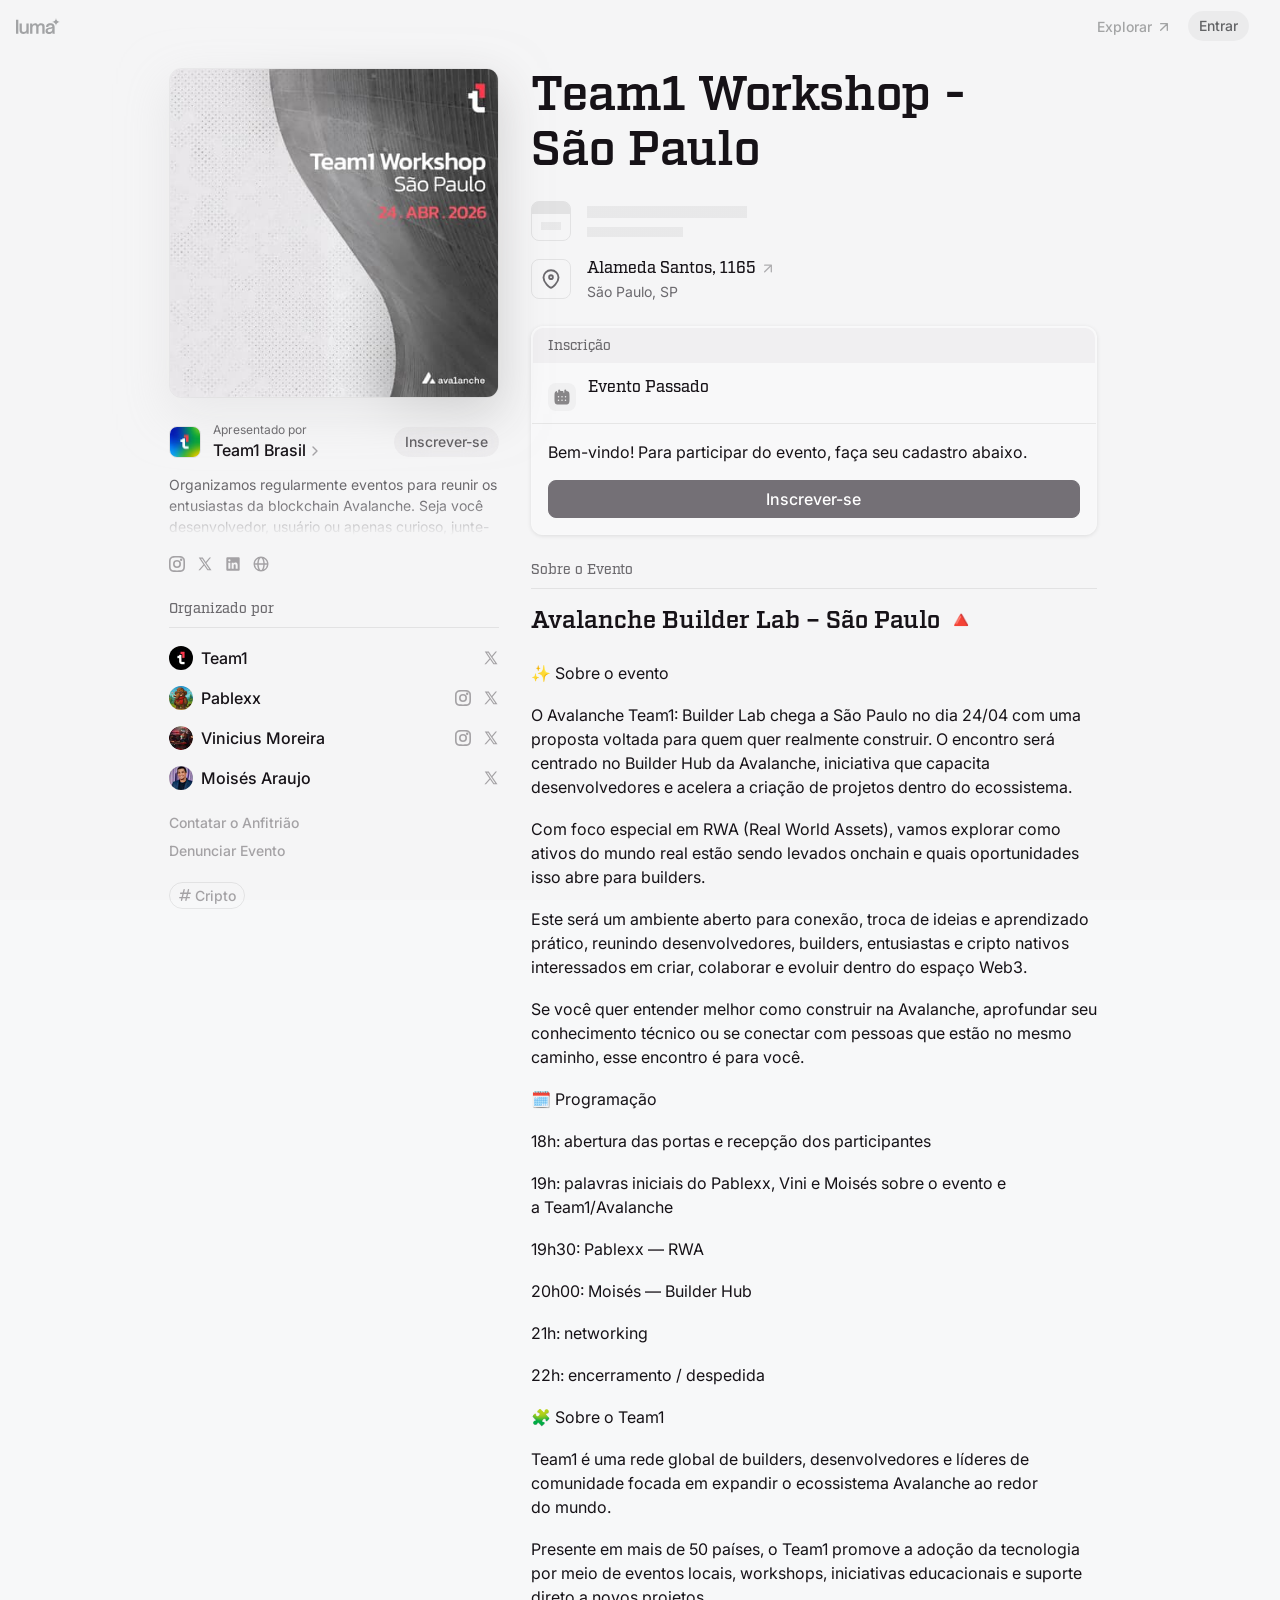
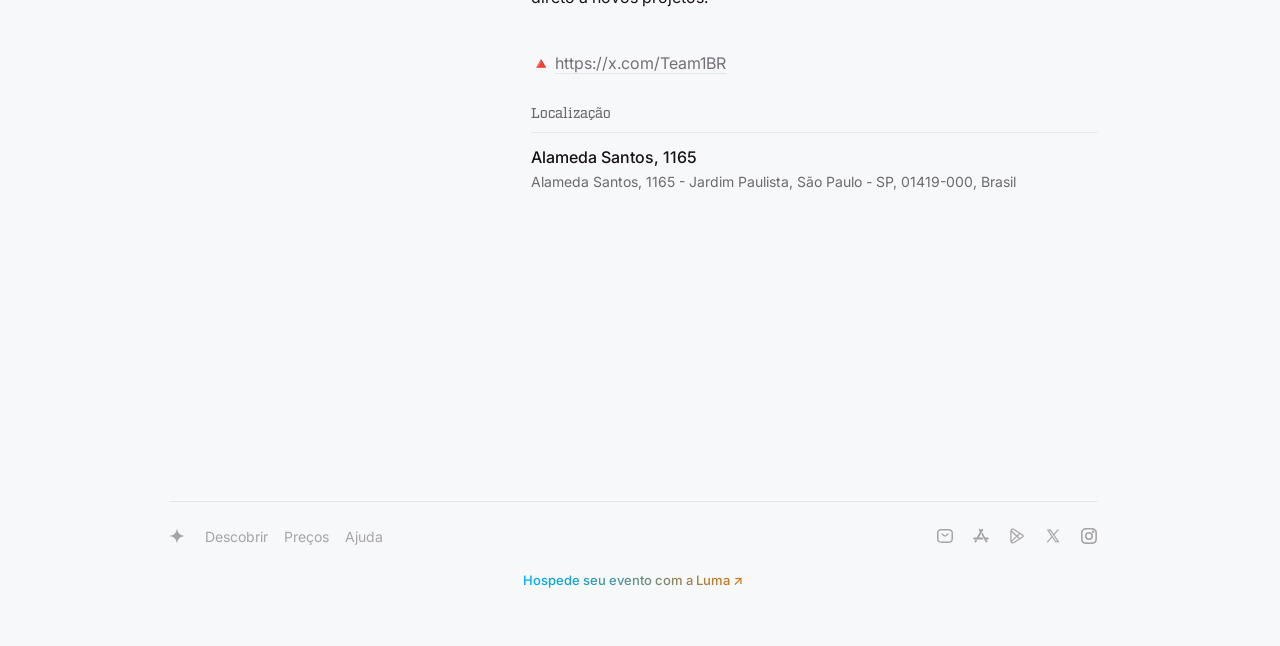
==== index.html @ 9036f5bd "Initial commit: static Luma-style event page with Netlify Forms registration modal Made-with: Cursor" ====
<!DOCTYPE html><html class="theme-root" lang="pt-BR"><head>
    <script>
(function(){var r=document.documentElement;function s(t){window.__theme=t;r.classList.remove("dark","light");r.classList.add(t);}var q=window.matchMedia("(prefers-color-scheme: dark)");s(q.matches?"dark":"light");})();
    </script>
<meta charset="utf-8"/><meta name="viewport" content="width=device-width,height=device-height,initial-scale=1,maximum-scale=1,user-scalable=no,shrink-to-fit=no,viewport-fit=cover"/><link rel="shortcut icon" href="./favicon.ico"/><link rel="apple-touch-icon" href="./apple-touch-icon.png"/><title>Team1 Workshop - São Paulo · Luma</title><meta name="description" content="Avalanche Builder Lab – São Paulo 🔺
✨ Sobre o evento
O Avalanche Team1: Builder Lab chega a São Paulo no dia 24/04 com uma proposta voltada para quem quer…"/><meta property="og:title" content="Team1 Workshop - São Paulo · Luma"/><meta property="og:description" content="Avalanche Builder Lab – São Paulo 🔺
✨ Sobre o evento
O Avalanche Team1: Builder Lab chega a São Paulo no dia 24/04 com uma proposta voltada para quem quer…"/><meta property="og:type" content="article"/><meta name="twitter:card" content="summary_large_image"/><meta name="twitter:title" content="Team1 Workshop - São Paulo · Luma"/><meta name="twitter:description" content="Avalanche Builder Lab – São Paulo 🔺
✨ Sobre o evento
O Avalanche Team1: Builder Lab chega a São Paulo no dia 24/04 com uma proposta voltada para quem quer…"/><meta property="og:url" content="https://luma.com/achfuh94?locale=pt-BR"/><link rel="canonical" href="https://luma.com/achfuh94?locale=pt-BR"/><link rel="alternate" hrefLang="en" href="https://luma.com/achfuh94"/><link rel="alternate" hrefLang="pt" href="https://luma.com/achfuh94?locale=pt"/><meta property="og:image:width" content="800"/><meta property="og:image:height" content="420"/><meta name="image" property="og:image" content="https://og.luma.com/cdn-cgi/image/format=auto,fit=cover,dpr=1,anim=false,background=white,quality=75,width=800,height=420/event?calendar_avatar=https%3A%2F%2Fimages.lumacdn.com%2Fcalendars%2Fue%2Ff0e8f9ee-9ee0-4eb9-b3ab-28c18753c9a2.png&amp;calendar_name=Team1%20Brasil&amp;color0=%23e7e6e8&amp;color1=%235a595a&amp;color2=%23fe515e&amp;host_avatar=https%3A%2F%2Fimages.lumacdn.com%2Favatars%2Ftj%2Fab5aff5f-f5f8-4e98-8227-dfb4d41bf658.png&amp;host_name=Team1&amp;img=https%3A%2F%2Fimages.lumacdn.com%2Fevent-covers%2F17%2F20e7a7bd-f0b5-4134-9078-4be9153fa140.jpg&amp;name=Team1%20Workshop%20-%20S%C3%A3o%20Paulo&amp;palette_neutral=%23e7e6e8%3A46.44%2C%235a595a%3A8.55&amp;palette_vibrant=%23fe515e%3A0.58"/><meta name="twitter:image" content="https://og.luma.com/cdn-cgi/image/format=auto,fit=cover,dpr=1,anim=false,background=white,quality=75,width=800,height=420/event?calendar_avatar=https%3A%2F%2Fimages.lumacdn.com%2Fcalendars%2Fue%2Ff0e8f9ee-9ee0-4eb9-b3ab-28c18753c9a2.png&amp;calendar_name=Team1%20Brasil&amp;color0=%23e7e6e8&amp;color1=%235a595a&amp;color2=%23fe515e&amp;host_avatar=https%3A%2F%2Fimages.lumacdn.com%2Favatars%2Ftj%2Fab5aff5f-f5f8-4e98-8227-dfb4d41bf658.png&amp;host_name=Team1&amp;img=https%3A%2F%2Fimages.lumacdn.com%2Fevent-covers%2F17%2F20e7a7bd-f0b5-4134-9078-4be9153fa140.jpg&amp;name=Team1%20Workshop%20-%20S%C3%A3o%20Paulo&amp;palette_neutral=%23e7e6e8%3A46.44%2C%235a595a%3A8.55&amp;palette_vibrant=%23fe515e%3A0.58"/><meta name="apple-itunes-app" content="app-id=1546150895, app-argument=luma://event/evt-OCp5EQJqin0lJIn"/><meta name="mobile-web-app-capable" content="yes"/><script data-cfasync="false" type="application/ld+json">{"@context":"https://schema.org","@type":"Event","@id":"https://luma.com/achfuh94","name":"Team1 Workshop - São Paulo","eventAttendanceMode":"https://schema.org/OfflineEventAttendanceMode","eventStatus":"https://schema.org/EventScheduled","location":{"@type":"Place","address":{"@type":"PostalAddress","addressCountry":{"@type":"Country","name":"Brasil"},"addressLocality":"São Paulo","addressRegion":"São Paulo","streetAddress":"Alameda Santos, 1165"},"name":"Alameda Santos, 1165","geo":{"@type":"GeoCoordinates","latitude":-23.565299,"longitude":-46.6539328},"latitude":-23.565299,"longitude":-46.6539328},"image":["./assets/images/20e7a7bd-f0b5-4134-9078-4be9153fa140_3ed95824be.jpg"],"description":"Avalanche Builder Lab – São Paulo 🔺\n✨ Sobre o evento\nO Avalanche Team1: Builder Lab chega a São Paulo no dia 24/04 com uma proposta voltada para quem quer realmente construir. O encontro será centrado no Builder Hub da Avalanche, iniciativa que capacita desenvolvedores e acelera a criação de projetos dentro do ecossistema.\nCom foco especial em RWA (Real World Assets), vamos explorar como ativos do mundo real estão sendo levados onchain e quais oportunidades isso abre para builders.\nEste será um ambiente aberto para conexão, troca de ideias e aprendizado prático, reunindo desenvolvedores, builders, entusiastas e cripto nativos interessados em criar, colaborar e evoluir dentro do espaço Web3.\nSe você quer entender melhor como construir na Avalanche, aprofundar seu conhecimento técnico ou se conectar com pessoas que estão no mesmo caminho, esse encontro é para você.\n🗓️ Programação\n18h: abertura das portas e recepção dos participantes\n19h: palavras iniciais do Pablexx, Vini e Moisés sobre o evento e a Team1/Avalanche\n19h30: Pablexx — RWA\n20h00: Moisés — Builder Hub\n21h: networking\n22h: encerramento / despedida\n🧩 Sobre o Team1\nTeam1 é uma rede global de builders, desenvolvedores e líderes de comunidade focada em expandir o ecossistema Avalanche ao redor do mundo.\nPresente em mais de 50 países, o Team1 promove a adoção da tecnologia por meio de eventos locais, workshops, iniciativas educacionais e suporte direto a novos projetos.\n\n🔺 https://x.com/Team1BR","startDate":"2026-04-24T18:00:00.000-03:00","endDate":"2026-04-24T22:00:00.000-03:00","offers":[{"@type":"Offer","url":"https://luma.com/achfuh94","name":"General Admission","price":0,"priceCurrency":"usd","availability":"https://schema.org/InStock"}],"organizer":[{"@type":"Organization","name":"Team1","url":"https://luma.com/user/usr-DrrXj8SDE9OLNi6"},{"@type":"Organization","name":"Pablexx","url":"https://luma.com/user/pablexxeth"},{"@type":"Organization","name":"Vinicius Moreira","url":"https://luma.com/user/Vini"},{"@type":"Organization","name":"Moisés Araujo","url":"https://luma.com/user/Moises"}],"performer":[{"@type":"Organization","name":"Team1","url":"https://luma.com/user/usr-DrrXj8SDE9OLNi6"},{"@type":"Organization","name":"Pablexx","url":"https://luma.com/user/pablexxeth"},{"@type":"Organization","name":"Vinicius Moreira","url":"https://luma.com/user/Vini"},{"@type":"Organization","name":"Moisés Araujo","url":"https://luma.com/user/Moises"}]}</script>    <link rel="stylesheet" href="./style.css" />
    <link rel="preconnect" href="https://fonts.googleapis.com" />
    <link rel="preconnect" href="https://fonts.gstatic.com" crossorigin />
    <link href="https://fonts.googleapis.com/css2?family=Inter:wght@400;500;600;700&amp;display=swap" rel="stylesheet" />
</head><body>
<link rel="preload" as="image" href="./assets/images/20e7a7bd-f0b5-4134-9078-4be9153fa140_cce8d187c3.jpg" imagesrcset="./assets/images/20e7a7bd-f0b5-4134-9078-4be9153fa140_cce8d187c3.jpg 280w, ./assets/images/20e7a7bd-f0b5-4134-9078-4be9153fa140_7f997c9d6e.jpg 560w, ./assets/images/20e7a7bd-f0b5-4134-9078-4be9153fa140_ee103e74c3.jpg 300w, ./assets/images/20e7a7bd-f0b5-4134-9078-4be9153fa140_7269ce0696.jpg 600w, ./assets/images/20e7a7bd-f0b5-4134-9078-4be9153fa140_af9e3880b9.jpg 400w, ./assets/images/20e7a7bd-f0b5-4134-9078-4be9153fa140_bfaf7a03ab.jpg 800w" imagesizes="(max-width: 820px) 280px, (max-width: 1000px) 300px, 400px" /><meta name="theme-color" content="#f5f5f6"/><div id="__next"><div class="jsx-114924862 jsx-2149634693 page-wrapper wide-page-wrapper"><div class="jsx-2267428885 nav-wrapper animated"><div class="jsx-2267428885 background animated"></div><nav class="jsx-2267428885 flex-center spread gap-2"><a aria-label="Luma Home" href="/" target="_self" class="lux-menu-trigger-wrapper cursor-pointer logo-wrapper"><div class="jsx-2267428885 logo flex-center animated wordmark"><svg xmlns="http://www.w3.org/2000/svg" viewBox="0 0 724 264"><path fill="currentColor" d="M38.53 260.65H.43V27.86h38.1zm86.46 2.77c-42.25 0-66.48-22.96-66.48-63V89.33h38.1v108.28c0 23.61 8.7 32.39 32.12 32.39 30.35 0 42.73-14.54 42.73-50.17v-90.5h38.1v171.33h-36.54v-29.91c-4.99 22.98-27.12 32.67-48.03 32.67m347.2-2.77H434.4V149.87c0-22.5-7.01-30.87-25.88-30.87-24.28 0-37.11 14.45-37.11 41.79v99.86h-37.79V149.87c0-21.93-7.23-30.87-24.94-30.87-31.59 0-38.05 32.96-38.05 41.79v99.86h-38.1V89.33h36.54v29.96c6.49-21.02 27.02-33.71 47.72-33.71 20.69 0 38.09 7.9 45.64 33.71 10.13-26.76 28.35-33.71 50.15-33.71 37.88 0 59.61 18.88 59.61 51.81zm76.65 2.77c-52.62 0-61.55-33.45-61.55-50.52 0-20.1 8.83-38.21 27.93-45.55 8.41-3.11 16.52-5.43 24.84-7.1 7.33-1.47 18.64-3.03 26.91-4.17l2.73-.38c14.38-2 29.67-9.21 29.67-18.62 0-16-20.51-18.39-32.74-18.39-13.87 0-23.64 3.57-27.53 10.05-3.49 6.46-3.73 7.97-4.62 13.6l-.62 4.43h-38.1l.68-5.61c1.35-11.14 3.41-19.03 6.48-24.83 10.54-20.39 31.77-30.75 63.08-30.75 26.11 0 44.63 8.23 53.26 15.94 5.31 4.6 9.1 9.84 11.89 16.46 5.84 12.36 6.32 20.63 6.32 29.4v86.43c0 8.07.78 14.97 2.31 20.5l1.76 6.35h-38.91l-.7-4.19c-.5-2.96-.67-19.75-.88-26.23-8.99 23.61-28.27 33.18-52.21 33.18m50.53-93.72c-7.97 6.11-20.47 9.6-38.62 13.23-31.27 5.78-36.54 13.06-36.54 27.22 0 12.5 10.63 20.26 27.75 20.26 33.23 0 47.41-15.48 47.41-51.77zm124.2-105.51C688.46 64.19 660 35.73 660 .62c0 35.11-28.46 63.57-63.57 63.57 35.11 0 63.57 28.46 63.57 63.57 0-35.11 28.46-63.57 63.57-63.57"></path></svg></div></a><div class="jsx-2267428885 center-and-right"><div class="jsx-2267428885"></div><div class="jsx-2267428885 right-wrapper min-width-0"><div class="time fs-sm mono-number relative"><span> </span></div><div class="jsx-9be45d97e24058ef link fs-sm fw-medium min-width-0"><a class="nowrap min-width-0" href="/discover"><span class="jsx-9be45d97e24058ef text-ellipses">Explorar</span><span class="jsx-9be45d97e24058ef icon"><svg xmlns="http://www.w3.org/2000/svg" fill="none" stroke="currentColor" stroke-linecap="round" stroke-linejoin="round" stroke-width="2" viewBox="0 0 24 24"><path d="M7 17 17 7M7 7h10v10"></path></svg></span></a></div><div class="jsx-9be45d97e24058ef"><a href="/signin" target="_self" class="btn lux-button flex-center small light solid variant-color-light round no-icon"><div class="label">Entrar</div></a></div></div></div></nav></div><div class="jsx-114924862 jsx-2149634693 page-content"><div class="jsx-3587649303 jsx-396244369 tint-root"><div class="jsx-65c223694556bb7f event-theme tinted legacy one-to-one full-page"><div class="jsx-65c223694556bb7f background"></div><div class="jsx-65c223694556bb7f background-glow"></div><div class="jsx-65c223694556bb7f background-overlay"></div><div class="jsx-65c223694556bb7f background-overlay2"></div><div class="jsx-65c223694556bb7f background-overlay3"></div><div class="jsx-65c223694556bb7f background-overlay4"></div><div class="jsx-65c223694556bb7f page-container"><div class="jsx-3083722015 event-page-content-wrapper zm-container"><div class="event-page-left"><div class="jsx-102428b8379b7b14 cover-with-glow flex-center-center"><div style="background-color:var(--opacity-light);padding-bottom:100.0%" class="jsx-bf40f23d3e10e809 img-aspect-ratio cover-image cover-image-under rectangle"><img src="./assets/images/20e7a7bd-f0b5-4134-9078-4be9153fa140_bfaf7a03ab.jpg" alt="Imagem de capa para Team1 Workshop - São Paulo" fetchPriority="auto" loading="eager" srcSet="./assets/images/20e7a7bd-f0b5-4134-9078-4be9153fa140_cce8d187c3.jpg 280w, ./assets/images/20e7a7bd-f0b5-4134-9078-4be9153fa140_7f997c9d6e.jpg 560w, ./assets/images/20e7a7bd-f0b5-4134-9078-4be9153fa140_ee103e74c3.jpg 300w, ./assets/images/20e7a7bd-f0b5-4134-9078-4be9153fa140_7269ce0696.jpg 600w, ./assets/images/20e7a7bd-f0b5-4134-9078-4be9153fa140_af9e3880b9.jpg 400w, ./assets/images/20e7a7bd-f0b5-4134-9078-4be9153fa140_bfaf7a03ab.jpg 800w" sizes="(max-width: 820px) 280px, (max-width: 1000px) 300px, 400px" class="jsx-bf40f23d3e10e809 "/></div><div class="jsx-102428b8379b7b14 cover-image-wrapper rounded-card flex-center-center"><div style="background-color:var(--opacity-light);padding-bottom:100.0%" class="jsx-bf40f23d3e10e809 img-aspect-ratio cover-image rectangle"><img src="./assets/images/20e7a7bd-f0b5-4134-9078-4be9153fa140_bfaf7a03ab.jpg" alt="Imagem de capa para Team1 Workshop - São Paulo" fetchPriority="auto" loading="eager" srcSet="./assets/images/20e7a7bd-f0b5-4134-9078-4be9153fa140_cce8d187c3.jpg 280w, ./assets/images/20e7a7bd-f0b5-4134-9078-4be9153fa140_7f997c9d6e.jpg 560w, ./assets/images/20e7a7bd-f0b5-4134-9078-4be9153fa140_ee103e74c3.jpg 300w, ./assets/images/20e7a7bd-f0b5-4134-9078-4be9153fa140_7269ce0696.jpg 600w, ./assets/images/20e7a7bd-f0b5-4134-9078-4be9153fa140_af9e3880b9.jpg 400w, ./assets/images/20e7a7bd-f0b5-4134-9078-4be9153fa140_bfaf7a03ab.jpg 800w" sizes="(max-width: 820px) 280px, (max-width: 1000px) 300px, 400px" class="jsx-bf40f23d3e10e809 "/></div></div></div><div class="event-page-desktop-only"><div class="jsx-7a336a2acfb3a522 content-card"><div class="jsx-7a336a2acfb3a522 content"><div class="jsx-da66ad346e2cad37 flex-column"><div class="jsx-da66ad346e2cad37 flex-center gap-2"><img class="square rounded" src="./assets/images/f0e8f9ee-9ee0-4eb9-b3ab-28c18753c9a2_ff7cfdc31d.png" style="border:0.5px solid var(--divider-color);border-radius:var(--border-radius)" width="32" height="32" alt="Avatar for Team1 Brasil" title="Avatar for Team1 Brasil" fetchPriority="auto" loading="lazy"/><div class="jsx-da66ad346e2cad37 flex-1 ml-1"><div class="jsx-da66ad346e2cad37 fs-xxs text-tinted reduced-line-height">Apresentado por</div><a class="title" href="/Team1Brasil_?k=c"><div class="jsx-da66ad346e2cad37 flex-center"><div class="jsx-da66ad346e2cad37 fw-medium text-ellipses">Team1 Brasil</div><svg xmlns="http://www.w3.org/2000/svg" fill="none" stroke="currentColor" stroke-linecap="round" stroke-linejoin="round" stroke-width="2" viewBox="0 0 24 24"><path d="m9 18 6-6-6-6"></path></svg></div></a></div><button class="btn lux-button flex-center small light solid variant-color-light round no-icon" type="button" data-registration-modal-open><div class="label">Inscrever-se</div></button></div><div class="jsx-da66ad346e2cad37 desc fs-sm text-tinted expandable"><div class="jsx-da66ad346e2cad37 inner animated"><div>Organizamos regularmente eventos para reunir os entusiastas da blockchain Avalanche. Seja você desenvolvedor, usuário ou apenas curioso, junte-se a nós!</div></div><button aria-label="Expandir" class="btn lux-button flex-center small light solid expand-button variant-color-light round icon-only-compact" type="button"><svg xmlns="http://www.w3.org/2000/svg" fill="none" stroke="currentColor" stroke-linecap="round" stroke-linejoin="round" stroke-width="2" viewBox="0 0 24 24"><path d="M12 5v14M19 12l-7 7-7-7"></path></svg></button></div><div class="jsx-9577fbf62c568ee1 social-links flex-center calendar-links regular"><div class="jsx-c1476e59a1b29a96 social-link regular"><a href="https://instagram.com/avaxteam1" class="lux-menu-trigger-wrapper" target="_blank" rel="nofollow noopener"><svg xmlns="http://www.w3.org/2000/svg" viewBox="0 0 16 16" class="jsx-c1476e59a1b29a96"><g fill="currentColor" fill-rule="evenodd"><path fill-rule="nonzero" d="M13.38 3.8a1.2 1.2 0 1 1-2.4 0 1.2 1.2 0 0 1 2.4 0"></path><path d="M8 12a4 4 0 1 0 0-8 4 4 0 0 0 0 8m0-1.6a2.4 2.4 0 1 0 0-4.8 2.4 2.4 0 0 0 0 4.8"></path><path d="M0 7.68c0-2.688 0-4.032.523-5.06A4.8 4.8 0 0 1 2.621.524C3.648 0 4.99 0 7.68 0h.64c2.688 0 4.032 0 5.06.523a4.8 4.8 0 0 1 2.097 2.098C16 3.648 16 4.99 16 7.68v.64c0 2.688 0 4.032-.523 5.06a4.8 4.8 0 0 1-2.098 2.097C12.352 16 11.01 16 8.32 16h-.64c-2.688 0-4.032 0-5.06-.523a4.8 4.8 0 0 1-2.097-2.098C0 12.352 0 11.01 0 8.32zM7.68 1.6h.64c1.37 0 2.302.001 3.022.06.702.057 1.06.161 1.31.289a3.2 3.2 0 0 1 1.4 1.398c.127.25.23.61.288 1.31.059.72.06 1.652.06 3.023v.64c0 1.37-.001 2.302-.06 3.022-.057.702-.161 1.06-.289 1.31a3.2 3.2 0 0 1-1.398 1.4c-.25.127-.61.23-1.31.288-.72.059-1.652.06-3.023.06h-.64c-1.37 0-2.302-.001-3.022-.06-.702-.057-1.06-.161-1.31-.289a3.2 3.2 0 0 1-1.4-1.398c-.127-.25-.23-.61-.288-1.31-.059-.72-.06-1.652-.06-3.023v-.64c0-1.37.001-2.302.06-3.022.057-.702.161-1.06.289-1.31a3.2 3.2 0 0 1 1.398-1.4c.25-.127.61-.23 1.31-.288.72-.059 1.652-.06 3.023-.06"></path></g></svg></a></div><div class="jsx-c1476e59a1b29a96 social-link regular"><a href="https://x.com/Team1BR" class="lux-menu-trigger-wrapper" target="_blank" rel="nofollow noopener"><svg xmlns="http://www.w3.org/2000/svg" viewBox="0 0 120 120" class="jsx-c1476e59a1b29a96"><path fill="currentColor" d="m108.783 107.652-38.24-55.748.066.053L105.087 12H93.565L65.478 44.522 43.174 12H12.957l35.7 52.048-.005-.005L11 107.653h11.522L53.748 71.47l24.817 36.182zM38.609 20.696l53.652 78.26h-9.13l-53.696-78.26z"></path></svg></a></div><div class="jsx-c1476e59a1b29a96 social-link regular"><a href="https://linkedin.com/company/avaxteam1" class="lux-menu-trigger-wrapper" target="_blank" rel="nofollow noopener"><svg xmlns="http://www.w3.org/2000/svg" fill="none" viewBox="0 0 16 16" class="jsx-c1476e59a1b29a96"><path fill="currentColor" d="M13.667 1.333H2.333a1 1 0 0 0-1 1v11.334a1 1 0 0 0 1 1h11.334a1 1 0 0 0 1-1V2.333a1 1 0 0 0-1-1M5.333 12.667h-2v-6h2zm-1-7.167a1.167 1.167 0 1 1 1.2-1.167 1.187 1.187 0 0 1-1.2 1.167m8.334 7.167h-2v-3.16c0-.947-.4-1.287-.92-1.287a1.16 1.16 0 0 0-1.08 1.24.4.4 0 0 0 0 .093v3.114h-2v-6H8.6v.866a2.07 2.07 0 0 1 1.8-.933c1.033 0 2.24.573 2.24 2.44z"></path></svg></a></div><div class="jsx-c1476e59a1b29a96 social-link regular"><a href="https://www.team1.network/?utm_source=luma" class="lux-menu-trigger-wrapper" target="_blank" rel="nofollow noopener"><svg xmlns="http://www.w3.org/2000/svg" viewBox="0 0 16 16" class="jsx-c1476e59a1b29a96"><path fill="currentColor" fill-rule="evenodd" d="M9.394 12.674c-.604 1.208-1.178 1.42-1.394 1.42s-.79-.212-1.394-1.42c-.491-.982-.85-2.368-.932-3.97h4.652c-.082 1.602-.44 2.988-.932 3.97m.932-5.377H5.674c.082-1.603.44-2.989.932-3.971C7.21 2.118 7.784 1.906 8 1.906s.79.212 1.394 1.42c.491.982.85 2.368.932 3.97m1.408 1.406c-.09 1.915-.538 3.622-1.21 4.846a6.1 6.1 0 0 0 3.53-4.846zm2.32-1.406h-2.32c-.09-1.915-.538-3.622-1.21-4.845a6.1 6.1 0 0 1 3.53 4.845m-9.788 0c.09-1.915.538-3.622 1.21-4.845a6.1 6.1 0 0 0-3.53 4.845zm-2.32 1.406a6.1 6.1 0 0 0 3.53 4.846c-.672-1.224-1.12-2.93-1.21-4.846zM15.5 8a7.5 7.5 0 1 0-15 0 7.5 7.5 0 0 0 15 0"></path></svg></a></div></div></div></div></div><div class="jsx-7a336a2acfb3a522 content-card"><div class="jsx-7a336a2acfb3a522 card-title flex-center gap-2 spread"><div class="jsx-7a336a2acfb3a522 title-label text-tinted fs-sm">Organizado por</div></div><div class="jsx-7a336a2acfb3a522 content"><div class="jsx-1ec5dbfac506f7c2 flex-column hosts gap-25"><div class="jsx-1ec5dbfac506f7c2 flex-center gap-2"><a class="lux-menu-trigger-wrapper flex-center host-row gap-2 flex-1 hover-brand-link" href="/user/usr-DrrXj8SDE9OLNi6"><div class="jsx-553358086 avatar-wrapper small"><div style="background-image:url(&quot;./assets/images/ab5aff5f-f5f8-4e98-8227-dfb4d41bf658_51418f124b.png&quot;)" class="jsx-553358086 avatar"></div><div style="background-color:var(--orange);transform:scale(0)" class="jsx-5191f4da6f3e0a15 online-indicator animated"></div></div><div class="jsx-1ec5dbfac506f7c2 min-width-0"><div class="jsx-1ec5dbfac506f7c2 fw-medium text-ellipses">Team1</div></div></a><div class="jsx-9577fbf62c568ee1 social-links flex-center regular"><div class="jsx-c1476e59a1b29a96 social-link regular"><a href="https://x.com/AvaxTeam1" class="lux-menu-trigger-wrapper" target="_blank" rel="nofollow noopener"><svg xmlns="http://www.w3.org/2000/svg" viewBox="0 0 120 120" class="jsx-c1476e59a1b29a96"><path fill="currentColor" d="m108.783 107.652-38.24-55.748.066.053L105.087 12H93.565L65.478 44.522 43.174 12H12.957l35.7 52.048-.005-.005L11 107.653h11.522L53.748 71.47l24.817 36.182zM38.609 20.696l53.652 78.26h-9.13l-53.696-78.26z"></path></svg></a></div></div></div><div class="jsx-1ec5dbfac506f7c2 flex-center gap-2"><a class="lux-menu-trigger-wrapper flex-center host-row gap-2 flex-1 hover-brand-link" href="/user/pablexxeth"><div class="jsx-553358086 avatar-wrapper small"><div style="background-image:url(&quot;./assets/images/f116b69a-7dd1-41db-bcd6-272764574d91_b4f41a0c68.jpg&quot;)" class="jsx-553358086 avatar"></div><div style="background-color:var(--orange);transform:scale(0)" class="jsx-5191f4da6f3e0a15 online-indicator animated"></div></div><div class="jsx-1ec5dbfac506f7c2 min-width-0"><div class="jsx-1ec5dbfac506f7c2 fw-medium text-ellipses">Pablexx</div></div></a><div class="jsx-9577fbf62c568ee1 social-links flex-center regular"><div class="jsx-c1476e59a1b29a96 social-link regular"><a href="https://instagram.com/peu_luis" class="lux-menu-trigger-wrapper" target="_blank" rel="nofollow noopener"><svg xmlns="http://www.w3.org/2000/svg" viewBox="0 0 16 16" class="jsx-c1476e59a1b29a96"><g fill="currentColor" fill-rule="evenodd"><path fill-rule="nonzero" d="M13.38 3.8a1.2 1.2 0 1 1-2.4 0 1.2 1.2 0 0 1 2.4 0"></path><path d="M8 12a4 4 0 1 0 0-8 4 4 0 0 0 0 8m0-1.6a2.4 2.4 0 1 0 0-4.8 2.4 2.4 0 0 0 0 4.8"></path><path d="M0 7.68c0-2.688 0-4.032.523-5.06A4.8 4.8 0 0 1 2.621.524C3.648 0 4.99 0 7.68 0h.64c2.688 0 4.032 0 5.06.523a4.8 4.8 0 0 1 2.097 2.098C16 3.648 16 4.99 16 7.68v.64c0 2.688 0 4.032-.523 5.06a4.8 4.8 0 0 1-2.098 2.097C12.352 16 11.01 16 8.32 16h-.64c-2.688 0-4.032 0-5.06-.523a4.8 4.8 0 0 1-2.097-2.098C0 12.352 0 11.01 0 8.32zM7.68 1.6h.64c1.37 0 2.302.001 3.022.06.702.057 1.06.161 1.31.289a3.2 3.2 0 0 1 1.4 1.398c.127.25.23.61.288 1.31.059.72.06 1.652.06 3.023v.64c0 1.37-.001 2.302-.06 3.022-.057.702-.161 1.06-.289 1.31a3.2 3.2 0 0 1-1.398 1.4c-.25.127-.61.23-1.31.288-.72.059-1.652.06-3.023.06h-.64c-1.37 0-2.302-.001-3.022-.06-.702-.057-1.06-.161-1.31-.289a3.2 3.2 0 0 1-1.4-1.398c-.127-.25-.23-.61-.288-1.31-.059-.72-.06-1.652-.06-3.023v-.64c0-1.37.001-2.302.06-3.022.057-.702.161-1.06.289-1.31a3.2 3.2 0 0 1 1.398-1.4c.25-.127.61-.23 1.31-.288.72-.059 1.652-.06 3.023-.06"></path></g></svg></a></div><div class="jsx-c1476e59a1b29a96 social-link regular"><a href="https://x.com/pablexxeth" class="lux-menu-trigger-wrapper" target="_blank" rel="nofollow noopener"><svg xmlns="http://www.w3.org/2000/svg" viewBox="0 0 120 120" class="jsx-c1476e59a1b29a96"><path fill="currentColor" d="m108.783 107.652-38.24-55.748.066.053L105.087 12H93.565L65.478 44.522 43.174 12H12.957l35.7 52.048-.005-.005L11 107.653h11.522L53.748 71.47l24.817 36.182zM38.609 20.696l53.652 78.26h-9.13l-53.696-78.26z"></path></svg></a></div></div></div><div class="jsx-1ec5dbfac506f7c2 flex-center gap-2"><a class="lux-menu-trigger-wrapper flex-center host-row gap-2 flex-1 hover-brand-link" href="/user/Vini"><div class="jsx-553358086 avatar-wrapper small"><div style="background-image:url(&quot;./assets/images/a091804f-ebc2-440d-8029-325dcee1aef7_9dd1d37468.jpg&quot;)" class="jsx-553358086 avatar"></div><div style="background-color:var(--orange);transform:scale(0)" class="jsx-5191f4da6f3e0a15 online-indicator animated"></div></div><div class="jsx-1ec5dbfac506f7c2 min-width-0"><div class="jsx-1ec5dbfac506f7c2 fw-medium text-ellipses">Vinicius Moreira</div></div></a><div class="jsx-9577fbf62c568ee1 social-links flex-center regular"><div class="jsx-c1476e59a1b29a96 social-link regular"><a href="https://instagram.com/nerd_FT" class="lux-menu-trigger-wrapper" target="_blank" rel="nofollow noopener"><svg xmlns="http://www.w3.org/2000/svg" viewBox="0 0 16 16" class="jsx-c1476e59a1b29a96"><g fill="currentColor" fill-rule="evenodd"><path fill-rule="nonzero" d="M13.38 3.8a1.2 1.2 0 1 1-2.4 0 1.2 1.2 0 0 1 2.4 0"></path><path d="M8 12a4 4 0 1 0 0-8 4 4 0 0 0 0 8m0-1.6a2.4 2.4 0 1 0 0-4.8 2.4 2.4 0 0 0 0 4.8"></path><path d="M0 7.68c0-2.688 0-4.032.523-5.06A4.8 4.8 0 0 1 2.621.524C3.648 0 4.99 0 7.68 0h.64c2.688 0 4.032 0 5.06.523a4.8 4.8 0 0 1 2.097 2.098C16 3.648 16 4.99 16 7.68v.64c0 2.688 0 4.032-.523 5.06a4.8 4.8 0 0 1-2.098 2.097C12.352 16 11.01 16 8.32 16h-.64c-2.688 0-4.032 0-5.06-.523a4.8 4.8 0 0 1-2.097-2.098C0 12.352 0 11.01 0 8.32zM7.68 1.6h.64c1.37 0 2.302.001 3.022.06.702.057 1.06.161 1.31.289a3.2 3.2 0 0 1 1.4 1.398c.127.25.23.61.288 1.31.059.72.06 1.652.06 3.023v.64c0 1.37-.001 2.302-.06 3.022-.057.702-.161 1.06-.289 1.31a3.2 3.2 0 0 1-1.398 1.4c-.25.127-.61.23-1.31.288-.72.059-1.652.06-3.023.06h-.64c-1.37 0-2.302-.001-3.022-.06-.702-.057-1.06-.161-1.31-.289a3.2 3.2 0 0 1-1.4-1.398c-.127-.25-.23-.61-.288-1.31-.059-.72-.06-1.652-.06-3.023v-.64c0-1.37.001-2.302.06-3.022.057-.702.161-1.06.289-1.31a3.2 3.2 0 0 1 1.398-1.4c.25-.127.61-.23 1.31-.288.72-.059 1.652-.06 3.023-.06"></path></g></svg></a></div><div class="jsx-c1476e59a1b29a96 social-link regular"><a href="https://x.com/Nerd_FT" class="lux-menu-trigger-wrapper" target="_blank" rel="nofollow noopener"><svg xmlns="http://www.w3.org/2000/svg" viewBox="0 0 120 120" class="jsx-c1476e59a1b29a96"><path fill="currentColor" d="m108.783 107.652-38.24-55.748.066.053L105.087 12H93.565L65.478 44.522 43.174 12H12.957l35.7 52.048-.005-.005L11 107.653h11.522L53.748 71.47l24.817 36.182zM38.609 20.696l53.652 78.26h-9.13l-53.696-78.26z"></path></svg></a></div></div></div><div class="jsx-1ec5dbfac506f7c2 flex-center gap-2"><a class="lux-menu-trigger-wrapper flex-center host-row gap-2 flex-1 hover-brand-link" href="/user/Moises"><div class="jsx-553358086 avatar-wrapper small"><div style="background-image:url(&quot;./assets/images/9f9bfab6-866f-4950-b166-2de544eaac21_fc41b9ac20.jpg&quot;)" class="jsx-553358086 avatar"></div><div style="background-color:var(--orange);transform:scale(0)" class="jsx-5191f4da6f3e0a15 online-indicator animated"></div></div><div class="jsx-1ec5dbfac506f7c2 min-width-0"><div class="jsx-1ec5dbfac506f7c2 fw-medium text-ellipses">Moisés Araujo</div></div></a><div class="jsx-9577fbf62c568ee1 social-links flex-center regular"><div class="jsx-c1476e59a1b29a96 social-link regular"><a href="https://x.com/Devmos" class="lux-menu-trigger-wrapper" target="_blank" rel="nofollow noopener"><svg xmlns="http://www.w3.org/2000/svg" viewBox="0 0 120 120" class="jsx-c1476e59a1b29a96"><path fill="currentColor" d="m108.783 107.652-38.24-55.748.066.053L105.087 12H93.565L65.478 44.522 43.174 12H12.957l35.7 52.048-.005-.005L11 107.653h11.522L53.748 71.47l24.817 36.182zM38.609 20.696l53.652 78.26h-9.13l-53.696-78.26z"></path></svg></a></div></div></div></div></div></div><div class="jsx-7c512a2b35d5f664 flex-column"><button class="btn lux-button flex-center small secondary link variant-color-secondary no-icon" type="button"><div class="label">Contatar o Anfitrião</div></button><button class="btn lux-button flex-center small secondary link variant-color-secondary no-icon" type="button"><div class="label">Denunciar Evento</div></button></div><div class="jsx-68b656804b0d7594 event-categories flex-wrap"><a class="" href="/crypto"><div class="jsx-117a5489c0d2d6e0 category flex-center fs-sm fw-medium animated interactive"><div class="jsx-117a5489c0d2d6e0 svg-sm"><svg xmlns="http://www.w3.org/2000/svg" viewBox="0 0 16 16"><path fill="currentColor" fill-rule="evenodd" d="M7.182 1.273a.75.75 0 0 1 .546.91L6.96 5.25h3.453l.858-3.432a.75.75 0 0 1 1.456.364L11.96 5.25H14a.75.75 0 0 1 0 1.5h-2.414l-.875 3.5H13a.75.75 0 0 1 0 1.5h-2.664l-.608 2.432a.75.75 0 0 1-1.456-.364l.517-2.068H5.336l-.608 2.432a.75.75 0 0 1-1.456-.364l.517-2.068H2a.75.75 0 0 1 0-1.5h2.164l.875-3.5H3a.75.75 0 0 1 0-1.5h2.414l.858-3.432a.75.75 0 0 1 .91-.545m1.982 8.977.875-3.5H6.586l-.875 3.5z"></path></svg></div><div class="jsx-117a5489c0d2d6e0">Cripto</div></div></a></div></div></div><div class="event-page-right flex-1"><div class="jsx-1013196638 top-wrapper flex-column gap-2"><div class="jsx-1013196638 top-card-content"><div class="jsx-1013196638 flex-start spread gap-2 title-wrapper"><div class="jsx-1013196638 min-width-0"><h1 class="jsx-1013196638 title text-primary mb-0">Team1 Workshop - São Paulo</h1></div></div><div class="jsx-2737023590 hosts"><a class="" href="/Team1Brasil_?k=c"><div class="jsx-2737023590 flex-center text-tinted min-width-0"><div class="jsx-1566675046 avatar-wrapper square small mr-2"><div style="background-image:url(&quot;./assets/images/f0e8f9ee-9ee0-4eb9-b3ab-28c18753c9a2_9af12621c1.png&quot;)" class="jsx-1566675046 avatar"></div><div style="background-color:var(--orange);transform:scale(0)" class="jsx-5191f4da6f3e0a15 online-indicator animated"></div></div><div class="jsx-2431231466 text-ellipses">Team1 Brasil</div><div class="jsx-2737023590 chevron animated ml-05"><svg xmlns="http://www.w3.org/2000/svg" fill="none" stroke="currentColor" stroke-linecap="round" stroke-linejoin="round" stroke-width="2" viewBox="0 0 24 24"><path d="m9 18 6-6-6-6"></path></svg></div></div></a></div><div class="jsx-1013196638 meta flex-column flex-start"><div class="jsx-24a6e3efa1c3922 row-container rounded-squircle"><div class="jsx-2617571978 shimmer-wrapper"><div class="jsx-1495277938 icon-row flex-center gap-3"><div class="jsx-1495277938 icon-container flex-center-center rounded overflow-hidden flex-shrink-0"><div class="jsx-2617571978 calendar-card full-height"><div class="jsx-2617571978 month"></div><div class="jsx-2617571978 flex-center-center"><div class="jsx-2617571978 day shimmer"></div></div></div></div><div class="jsx-1495277938 flex-1"><div class="jsx-1495277938 title text-ellipses"><div class="jsx-2617571978 shimmer title"></div></div><div class="jsx-1495277938 desc text-ellipses"><div class="jsx-2617571978 shimmer desc"></div></div></div></div></div></div><a href="https://www.google.com/maps/search/?api=1&amp;query=Alameda%20Santos%2C%201165&amp;query_place_id=ChIJt4_3NsZZzpQRdFSZGlv9xMg" class="row-container" target="_blank" rel="nofollow noopener"><div class="jsx-1495277938 icon-row flex-center gap-3 location-row"><div class="jsx-1495277938 icon-container flex-center-center rounded overflow-hidden flex-shrink-0"><svg xmlns="http://www.w3.org/2000/svg" viewBox="0 0 16 16"><g fill="none" fill-rule="evenodd" stroke="currentColor" stroke-linecap="round" stroke-linejoin="round" stroke-width="1.5"><path d="M2 6.854C2 11.02 7.04 15 8 15s6-3.98 6-8.146C14 3.621 11.314 1 8 1S2 3.62 2 6.854"></path><path d="M9.5 6.5a1.5 1.5 0 1 1-3 0 1.5 1.5 0 0 1 3 0"></path></g></svg></div><div class="jsx-1495277938 flex-1"><div class="jsx-1495277938 title text-ellipses"><div class="jsx-716bec2817eb1288 flex-center gap-1"><div class="jsx-716bec2817eb1288 text-ellipses">Alameda Santos, 1165</div><div class="jsx-716bec2817eb1288 icon text-tinted animated"><svg xmlns="http://www.w3.org/2000/svg" fill="none" stroke="currentColor" stroke-linecap="round" stroke-linejoin="round" stroke-width="2" viewBox="0 0 24 24"><path d="M7 17 17 7M7 7h10v10"></path></svg></div></div></div><div class="jsx-1495277938 desc text-ellipses">São Paulo, SP</div></div></div></a></div></div></div><div class="jsx-fa675b9a59c2fdd9 base-11-card rounded-card"><div class="jsx-ebc17e4706cf462a header"><div class="jsx-a76e40116a177307 title-label text-tinted fs-sm">Inscrição</div></div><div class="inner"><div class="jsx-5b96bbb25927e633"><div class="jsx-5b96bbb25927e633 flex-column content"><div class="jsx-5b384f005caa455a info-rows flex-column one"><div class="jsx-920915732 flex-start info-row"><div class="jsx-920915732 icon rounded standard flex-center-center"><svg xmlns="http://www.w3.org/2000/svg" viewBox="0 0 16 16"><path fill="currentColor" fill-rule="evenodd" d="M6.188 1.5a1 1 0 0 0-2 0v2.037a.75.75 0 0 1-1.156-.63v-.802c-.725.117-1.246.336-1.653.742C.5 3.727.5 5.14.5 7.97v1.593c0 2.829 0 4.243.879 5.122.878.879 2.293.879 5.121.879h3c2.828 0 4.243 0 5.121-.88.879-.878.879-2.292.879-5.12V7.969c0-2.829 0-4.243-.879-5.122-.525-.525-1.243-.736-2.34-.821V1.5a1 1 0 1 0-2 0v2.195A.75.75 0 0 1 9.25 3v-.938q0-.047.006-.093H6.188zM5.25 7.813a.75.75 0 1 1-1.5 0 .75.75 0 0 1 1.5 0m0 3.5a.75.75 0 1 1-1.5 0 .75.75 0 0 1 1.5 0M8 8.563a.75.75 0 1 0 0-1.5.75.75 0 0 0 0 1.5m.75 2.75a.75.75 0 1 1-1.5 0 .75.75 0 0 1 1.5 0m2.75-2.75a.75.75 0 1 0 0-1.5.75.75 0 0 0 0 1.5m.75 2.75a.75.75 0 1 1-1.5 0 .75.75 0 0 1 1.5 0"></path></svg></div><div class="jsx-920915732"><div class="jsx-920915732 title">Evento Passado</div></div></div></div><div class="jsx-4fc9988e16909c6d message">Bem-vindo! Para participar do evento, faça seu cadastro abaixo. </div><div class="jsx-5b96bbb25927e633 mt-1 flex-column content"><div class="jsx-5b96bbb25927e633 cta-wrapper"><div class="jsx-5b96bbb25927e633 cta flex-center gap-2 mb-1"><button class="btn lux-button flex-center medium primary solid variant-color-primary full-width no-icon" type="button" data-registration-modal-open><div class="label">Inscrever-se</div></button></div><div class="lux-collapse reg-card-footer" inert="" style="overflow:hidden;filter:opacity(0);height:0px"></div><div class="lux-collapse reg-card-footer" inert="" style="overflow:hidden;filter:opacity(0);height:0px"><div class="footer-content text-tinted"><svg xmlns="http://www.w3.org/2000/svg" viewBox="0 0 80 80"><path fill="currentColor" d="M63.984 40.75 40 55.25l-24-14.5L40 0zM40 59.906l-24-14.5L40 80l24-34.594z"></path></svg><div>Você será solicitado a verificar a propriedade do token com sua carteira<!-- -->.</div></div></div></div></div></div></div></div></div><div class="jsx-7a336a2acfb3a522 content-card pb-1 event-about-card"><div class="jsx-7a336a2acfb3a522 card-title flex-center gap-2 spread"><div class="jsx-7a336a2acfb3a522 title-label text-tinted fs-sm">Sobre o Evento</div></div><div class="jsx-7a336a2acfb3a522 content"><div class="spark-content" dir="auto"><h1>​<!-- -->Avalanche Builder Lab – São Paulo 🔺</h1><p class="">​<!-- -->✨ Sobre o evento</p><p class="">​<!-- -->O Avalanche Team1: Builder Lab chega a São Paulo no dia 24/04 com uma proposta voltada para quem quer realmente construir. O encontro será centrado no Builder Hub da Avalanche, iniciativa que capacita desenvolvedores e acelera a criação de projetos dentro do ecossistema.</p><p class="">​<!-- -->Com foco especial em RWA (Real World Assets), vamos explorar como ativos do mundo real estão sendo levados onchain e quais oportunidades isso abre para builders.</p><p class="">​<!-- -->Este será um ambiente aberto para conexão, troca de ideias e aprendizado prático, reunindo desenvolvedores, builders, entusiastas e cripto nativos interessados em criar, colaborar e evoluir dentro do espaço Web3.</p><p class="">​<!-- -->Se você quer entender melhor como construir na Avalanche, aprofundar seu conhecimento técnico ou se conectar com pessoas que estão no mesmo caminho, esse encontro é para você.</p><p class="">​<!-- -->🗓️ Programação</p><p class="">​<!-- -->18h: abertura das portas e recepção dos participantes</p><p class="">​<!-- -->19h: palavras iniciais do Pablexx, Vini e Moisés sobre o evento e a Team1/Avalanche</p><p class="">​<!-- -->19h30: Pablexx — RWA</p><p class="">​<!-- -->20h00: Moisés — Builder Hub</p><p class="">​<!-- -->21h: networking</p><p class="">​<!-- -->22h: encerramento / despedida</p><p class="">​<!-- -->🧩 Sobre o Team1</p><p class="">​<!-- -->Team1 é uma rede global de builders, desenvolvedores e líderes de comunidade focada em expandir o ecossistema Avalanche ao redor do mundo.</p><p class="">​<!-- -->Presente em mais de 50 países, o Team1 promove a adoção da tecnologia por meio de eventos locais, workshops, iniciativas educacionais e suporte direto a novos projetos.</p><p class="empty">​</p><p class="">​<!-- -->🔺 <a href="https://x.com/Team1BR?utm_source=luma" target="_blank" rel="nofollow noopener">https://x.com/Team1BR</a></p></div></div></div><div class="jsx-7a336a2acfb3a522 content-card"><div class="jsx-7a336a2acfb3a522 card-title flex-center gap-2 spread"><div class="jsx-7a336a2acfb3a522 title-label text-tinted fs-sm">Localização</div></div><div class="jsx-7a336a2acfb3a522 content"><div class="jsx-bc498e5f7dced08b info"><div class="cursor-copy jsx-bc498e5f7dced08b"><div class="jsx-bc498e5f7dced08b fw-medium">Alameda Santos, 1165</div><div class="jsx-bc498e5f7dced08b text-tinted fs-sm mt-05">Alameda Santos, 1165 - Jardim Paulista, São Paulo - SP, 01419-000, Brasil</div></div></div><div class="jsx-bc498e5f7dced08b gmaps"><a tabindex="-1" href="https://www.google.com/maps/search/?api=1&amp;query=-23.565299%2C-46.6539328&amp;query_place_id=ChIJt4_3NsZZzpQRdFSZGlv9xMg" class="rounded overflow-hidden block" aria-label="Ver no Google Maps" target="_blank" rel="nofollow noopener"><iframe src="https://www.google.com/maps/embed/v1/place?center=-23.565299%2C-46.6539328&amp;key=AIzaSyBWXw8n-klg9XKfPfOFOYXGdtC5hoQZSQc&amp;q=place_id%3AChIJt4_3NsZZzpQRdFSZGlv9xMg&amp;zoom=13" tabindex="-1" loading="lazy" style="width:100%;border:none;height:199px;display:flex;pointer-events:none" class="adaptive-inverted-filter" referrerPolicy="no-referrer-when-downgrade"></iframe></a></div></div></div><div class="event-page-mobile-only"><div class="jsx-7a336a2acfb3a522 content-card"><div class="jsx-7a336a2acfb3a522 content"><div class="jsx-da66ad346e2cad37 flex-column"><div class="jsx-da66ad346e2cad37 flex-center gap-2"><img class="square rounded" src="./assets/images/f0e8f9ee-9ee0-4eb9-b3ab-28c18753c9a2_ff7cfdc31d.png" style="border:0.5px solid var(--divider-color);border-radius:var(--border-radius)" width="32" height="32" alt="Avatar for Team1 Brasil" title="Avatar for Team1 Brasil" fetchPriority="auto" loading="lazy"/><div class="jsx-da66ad346e2cad37 flex-1 ml-1"><div class="jsx-da66ad346e2cad37 fs-xxs text-tinted reduced-line-height">Apresentado por</div><a class="title" href="/Team1Brasil_?k=c"><div class="jsx-da66ad346e2cad37 flex-center"><div class="jsx-da66ad346e2cad37 fw-medium text-ellipses">Team1 Brasil</div><svg xmlns="http://www.w3.org/2000/svg" fill="none" stroke="currentColor" stroke-linecap="round" stroke-linejoin="round" stroke-width="2" viewBox="0 0 24 24"><path d="m9 18 6-6-6-6"></path></svg></div></a></div><button class="btn lux-button flex-center small light solid variant-color-light round no-icon" type="button" data-registration-modal-open><div class="label">Inscrever-se</div></button></div><div class="jsx-da66ad346e2cad37 desc fs-sm text-tinted expandable"><div class="jsx-da66ad346e2cad37 inner animated"><div>Organizamos regularmente eventos para reunir os entusiastas da blockchain Avalanche. Seja você desenvolvedor, usuário ou apenas curioso, junte-se a nós!</div></div><button aria-label="Expandir" class="btn lux-button flex-center small light solid expand-button variant-color-light round icon-only-compact" type="button"><svg xmlns="http://www.w3.org/2000/svg" fill="none" stroke="currentColor" stroke-linecap="round" stroke-linejoin="round" stroke-width="2" viewBox="0 0 24 24"><path d="M12 5v14M19 12l-7 7-7-7"></path></svg></button></div><div class="jsx-9577fbf62c568ee1 social-links flex-center calendar-links regular"><div class="jsx-c1476e59a1b29a96 social-link regular"><a href="https://instagram.com/avaxteam1" class="lux-menu-trigger-wrapper" target="_blank" rel="nofollow noopener"><svg xmlns="http://www.w3.org/2000/svg" viewBox="0 0 16 16" class="jsx-c1476e59a1b29a96"><g fill="currentColor" fill-rule="evenodd"><path fill-rule="nonzero" d="M13.38 3.8a1.2 1.2 0 1 1-2.4 0 1.2 1.2 0 0 1 2.4 0"></path><path d="M8 12a4 4 0 1 0 0-8 4 4 0 0 0 0 8m0-1.6a2.4 2.4 0 1 0 0-4.8 2.4 2.4 0 0 0 0 4.8"></path><path d="M0 7.68c0-2.688 0-4.032.523-5.06A4.8 4.8 0 0 1 2.621.524C3.648 0 4.99 0 7.68 0h.64c2.688 0 4.032 0 5.06.523a4.8 4.8 0 0 1 2.097 2.098C16 3.648 16 4.99 16 7.68v.64c0 2.688 0 4.032-.523 5.06a4.8 4.8 0 0 1-2.098 2.097C12.352 16 11.01 16 8.32 16h-.64c-2.688 0-4.032 0-5.06-.523a4.8 4.8 0 0 1-2.097-2.098C0 12.352 0 11.01 0 8.32zM7.68 1.6h.64c1.37 0 2.302.001 3.022.06.702.057 1.06.161 1.31.289a3.2 3.2 0 0 1 1.4 1.398c.127.25.23.61.288 1.31.059.72.06 1.652.06 3.023v.64c0 1.37-.001 2.302-.06 3.022-.057.702-.161 1.06-.289 1.31a3.2 3.2 0 0 1-1.398 1.4c-.25.127-.61.23-1.31.288-.72.059-1.652.06-3.023.06h-.64c-1.37 0-2.302-.001-3.022-.06-.702-.057-1.06-.161-1.31-.289a3.2 3.2 0 0 1-1.4-1.398c-.127-.25-.23-.61-.288-1.31-.059-.72-.06-1.652-.06-3.023v-.64c0-1.37.001-2.302.06-3.022.057-.702.161-1.06.289-1.31a3.2 3.2 0 0 1 1.398-1.4c.25-.127.61-.23 1.31-.288.72-.059 1.652-.06 3.023-.06"></path></g></svg></a></div><div class="jsx-c1476e59a1b29a96 social-link regular"><a href="https://x.com/Team1BR" class="lux-menu-trigger-wrapper" target="_blank" rel="nofollow noopener"><svg xmlns="http://www.w3.org/2000/svg" viewBox="0 0 120 120" class="jsx-c1476e59a1b29a96"><path fill="currentColor" d="m108.783 107.652-38.24-55.748.066.053L105.087 12H93.565L65.478 44.522 43.174 12H12.957l35.7 52.048-.005-.005L11 107.653h11.522L53.748 71.47l24.817 36.182zM38.609 20.696l53.652 78.26h-9.13l-53.696-78.26z"></path></svg></a></div><div class="jsx-c1476e59a1b29a96 social-link regular"><a href="https://linkedin.com/company/avaxteam1" class="lux-menu-trigger-wrapper" target="_blank" rel="nofollow noopener"><svg xmlns="http://www.w3.org/2000/svg" fill="none" viewBox="0 0 16 16" class="jsx-c1476e59a1b29a96"><path fill="currentColor" d="M13.667 1.333H2.333a1 1 0 0 0-1 1v11.334a1 1 0 0 0 1 1h11.334a1 1 0 0 0 1-1V2.333a1 1 0 0 0-1-1M5.333 12.667h-2v-6h2zm-1-7.167a1.167 1.167 0 1 1 1.2-1.167 1.187 1.187 0 0 1-1.2 1.167m8.334 7.167h-2v-3.16c0-.947-.4-1.287-.92-1.287a1.16 1.16 0 0 0-1.08 1.24.4.4 0 0 0 0 .093v3.114h-2v-6H8.6v.866a2.07 2.07 0 0 1 1.8-.933c1.033 0 2.24.573 2.24 2.44z"></path></svg></a></div><div class="jsx-c1476e59a1b29a96 social-link regular"><a href="https://www.team1.network/?utm_source=luma" class="lux-menu-trigger-wrapper" target="_blank" rel="nofollow noopener"><svg xmlns="http://www.w3.org/2000/svg" viewBox="0 0 16 16" class="jsx-c1476e59a1b29a96"><path fill="currentColor" fill-rule="evenodd" d="M9.394 12.674c-.604 1.208-1.178 1.42-1.394 1.42s-.79-.212-1.394-1.42c-.491-.982-.85-2.368-.932-3.97h4.652c-.082 1.602-.44 2.988-.932 3.97m.932-5.377H5.674c.082-1.603.44-2.989.932-3.971C7.21 2.118 7.784 1.906 8 1.906s.79.212 1.394 1.42c.491.982.85 2.368.932 3.97m1.408 1.406c-.09 1.915-.538 3.622-1.21 4.846a6.1 6.1 0 0 0 3.53-4.846zm2.32-1.406h-2.32c-.09-1.915-.538-3.622-1.21-4.845a6.1 6.1 0 0 1 3.53 4.845m-9.788 0c.09-1.915.538-3.622 1.21-4.845a6.1 6.1 0 0 0-3.53 4.845zm-2.32 1.406a6.1 6.1 0 0 0 3.53 4.846c-.672-1.224-1.12-2.93-1.21-4.846zM15.5 8a7.5 7.5 0 1 0-15 0 7.5 7.5 0 0 0 15 0"></path></svg></a></div></div></div></div></div><div class="jsx-7a336a2acfb3a522 content-card"><div class="jsx-7a336a2acfb3a522 card-title flex-center gap-2 spread"><div class="jsx-7a336a2acfb3a522 title-label text-tinted fs-sm">Organizado por</div></div><div class="jsx-7a336a2acfb3a522 content"><div class="jsx-1ec5dbfac506f7c2 flex-column hosts gap-25"><div class="jsx-1ec5dbfac506f7c2 flex-center gap-2"><a class="lux-menu-trigger-wrapper flex-center host-row gap-2 flex-1 hover-brand-link" href="/user/usr-DrrXj8SDE9OLNi6"><div class="jsx-553358086 avatar-wrapper small"><div style="background-image:url(&quot;./assets/images/ab5aff5f-f5f8-4e98-8227-dfb4d41bf658_51418f124b.png&quot;)" class="jsx-553358086 avatar"></div><div style="background-color:var(--orange);transform:scale(0)" class="jsx-5191f4da6f3e0a15 online-indicator animated"></div></div><div class="jsx-1ec5dbfac506f7c2 min-width-0"><div class="jsx-1ec5dbfac506f7c2 fw-medium text-ellipses">Team1</div></div></a><div class="jsx-9577fbf62c568ee1 social-links flex-center regular"><div class="jsx-c1476e59a1b29a96 social-link regular"><a href="https://x.com/AvaxTeam1" class="lux-menu-trigger-wrapper" target="_blank" rel="nofollow noopener"><svg xmlns="http://www.w3.org/2000/svg" viewBox="0 0 120 120" class="jsx-c1476e59a1b29a96"><path fill="currentColor" d="m108.783 107.652-38.24-55.748.066.053L105.087 12H93.565L65.478 44.522 43.174 12H12.957l35.7 52.048-.005-.005L11 107.653h11.522L53.748 71.47l24.817 36.182zM38.609 20.696l53.652 78.26h-9.13l-53.696-78.26z"></path></svg></a></div></div></div><div class="jsx-1ec5dbfac506f7c2 flex-center gap-2"><a class="lux-menu-trigger-wrapper flex-center host-row gap-2 flex-1 hover-brand-link" href="/user/pablexxeth"><div class="jsx-553358086 avatar-wrapper small"><div style="background-image:url(&quot;./assets/images/f116b69a-7dd1-41db-bcd6-272764574d91_b4f41a0c68.jpg&quot;)" class="jsx-553358086 avatar"></div><div style="background-color:var(--orange);transform:scale(0)" class="jsx-5191f4da6f3e0a15 online-indicator animated"></div></div><div class="jsx-1ec5dbfac506f7c2 min-width-0"><div class="jsx-1ec5dbfac506f7c2 fw-medium text-ellipses">Pablexx</div></div></a><div class="jsx-9577fbf62c568ee1 social-links flex-center regular"><div class="jsx-c1476e59a1b29a96 social-link regular"><a href="https://instagram.com/peu_luis" class="lux-menu-trigger-wrapper" target="_blank" rel="nofollow noopener"><svg xmlns="http://www.w3.org/2000/svg" viewBox="0 0 16 16" class="jsx-c1476e59a1b29a96"><g fill="currentColor" fill-rule="evenodd"><path fill-rule="nonzero" d="M13.38 3.8a1.2 1.2 0 1 1-2.4 0 1.2 1.2 0 0 1 2.4 0"></path><path d="M8 12a4 4 0 1 0 0-8 4 4 0 0 0 0 8m0-1.6a2.4 2.4 0 1 0 0-4.8 2.4 2.4 0 0 0 0 4.8"></path><path d="M0 7.68c0-2.688 0-4.032.523-5.06A4.8 4.8 0 0 1 2.621.524C3.648 0 4.99 0 7.68 0h.64c2.688 0 4.032 0 5.06.523a4.8 4.8 0 0 1 2.097 2.098C16 3.648 16 4.99 16 7.68v.64c0 2.688 0 4.032-.523 5.06a4.8 4.8 0 0 1-2.098 2.097C12.352 16 11.01 16 8.32 16h-.64c-2.688 0-4.032 0-5.06-.523a4.8 4.8 0 0 1-2.097-2.098C0 12.352 0 11.01 0 8.32zM7.68 1.6h.64c1.37 0 2.302.001 3.022.06.702.057 1.06.161 1.31.289a3.2 3.2 0 0 1 1.4 1.398c.127.25.23.61.288 1.31.059.72.06 1.652.06 3.023v.64c0 1.37-.001 2.302-.06 3.022-.057.702-.161 1.06-.289 1.31a3.2 3.2 0 0 1-1.398 1.4c-.25.127-.61.23-1.31.288-.72.059-1.652.06-3.023.06h-.64c-1.37 0-2.302-.001-3.022-.06-.702-.057-1.06-.161-1.31-.289a3.2 3.2 0 0 1-1.4-1.398c-.127-.25-.23-.61-.288-1.31-.059-.72-.06-1.652-.06-3.023v-.64c0-1.37.001-2.302.06-3.022.057-.702.161-1.06.289-1.31a3.2 3.2 0 0 1 1.398-1.4c.25-.127.61-.23 1.31-.288.72-.059 1.652-.06 3.023-.06"></path></g></svg></a></div><div class="jsx-c1476e59a1b29a96 social-link regular"><a href="https://x.com/pablexxeth" class="lux-menu-trigger-wrapper" target="_blank" rel="nofollow noopener"><svg xmlns="http://www.w3.org/2000/svg" viewBox="0 0 120 120" class="jsx-c1476e59a1b29a96"><path fill="currentColor" d="m108.783 107.652-38.24-55.748.066.053L105.087 12H93.565L65.478 44.522 43.174 12H12.957l35.7 52.048-.005-.005L11 107.653h11.522L53.748 71.47l24.817 36.182zM38.609 20.696l53.652 78.26h-9.13l-53.696-78.26z"></path></svg></a></div></div></div><div class="jsx-1ec5dbfac506f7c2 flex-center gap-2"><a class="lux-menu-trigger-wrapper flex-center host-row gap-2 flex-1 hover-brand-link" href="/user/Vini"><div class="jsx-553358086 avatar-wrapper small"><div style="background-image:url(&quot;./assets/images/a091804f-ebc2-440d-8029-325dcee1aef7_9dd1d37468.jpg&quot;)" class="jsx-553358086 avatar"></div><div style="background-color:var(--orange);transform:scale(0)" class="jsx-5191f4da6f3e0a15 online-indicator animated"></div></div><div class="jsx-1ec5dbfac506f7c2 min-width-0"><div class="jsx-1ec5dbfac506f7c2 fw-medium text-ellipses">Vinicius Moreira</div></div></a><div class="jsx-9577fbf62c568ee1 social-links flex-center regular"><div class="jsx-c1476e59a1b29a96 social-link regular"><a href="https://instagram.com/nerd_FT" class="lux-menu-trigger-wrapper" target="_blank" rel="nofollow noopener"><svg xmlns="http://www.w3.org/2000/svg" viewBox="0 0 16 16" class="jsx-c1476e59a1b29a96"><g fill="currentColor" fill-rule="evenodd"><path fill-rule="nonzero" d="M13.38 3.8a1.2 1.2 0 1 1-2.4 0 1.2 1.2 0 0 1 2.4 0"></path><path d="M8 12a4 4 0 1 0 0-8 4 4 0 0 0 0 8m0-1.6a2.4 2.4 0 1 0 0-4.8 2.4 2.4 0 0 0 0 4.8"></path><path d="M0 7.68c0-2.688 0-4.032.523-5.06A4.8 4.8 0 0 1 2.621.524C3.648 0 4.99 0 7.68 0h.64c2.688 0 4.032 0 5.06.523a4.8 4.8 0 0 1 2.097 2.098C16 3.648 16 4.99 16 7.68v.64c0 2.688 0 4.032-.523 5.06a4.8 4.8 0 0 1-2.098 2.097C12.352 16 11.01 16 8.32 16h-.64c-2.688 0-4.032 0-5.06-.523a4.8 4.8 0 0 1-2.097-2.098C0 12.352 0 11.01 0 8.32zM7.68 1.6h.64c1.37 0 2.302.001 3.022.06.702.057 1.06.161 1.31.289a3.2 3.2 0 0 1 1.4 1.398c.127.25.23.61.288 1.31.059.72.06 1.652.06 3.023v.64c0 1.37-.001 2.302-.06 3.022-.057.702-.161 1.06-.289 1.31a3.2 3.2 0 0 1-1.398 1.4c-.25.127-.61.23-1.31.288-.72.059-1.652.06-3.023.06h-.64c-1.37 0-2.302-.001-3.022-.06-.702-.057-1.06-.161-1.31-.289a3.2 3.2 0 0 1-1.4-1.398c-.127-.25-.23-.61-.288-1.31-.059-.72-.06-1.652-.06-3.023v-.64c0-1.37.001-2.302.06-3.022.057-.702.161-1.06.289-1.31a3.2 3.2 0 0 1 1.398-1.4c.25-.127.61-.23 1.31-.288.72-.059 1.652-.06 3.023-.06"></path></g></svg></a></div><div class="jsx-c1476e59a1b29a96 social-link regular"><a href="https://x.com/Nerd_FT" class="lux-menu-trigger-wrapper" target="_blank" rel="nofollow noopener"><svg xmlns="http://www.w3.org/2000/svg" viewBox="0 0 120 120" class="jsx-c1476e59a1b29a96"><path fill="currentColor" d="m108.783 107.652-38.24-55.748.066.053L105.087 12H93.565L65.478 44.522 43.174 12H12.957l35.7 52.048-.005-.005L11 107.653h11.522L53.748 71.47l24.817 36.182zM38.609 20.696l53.652 78.26h-9.13l-53.696-78.26z"></path></svg></a></div></div></div><div class="jsx-1ec5dbfac506f7c2 flex-center gap-2"><a class="lux-menu-trigger-wrapper flex-center host-row gap-2 flex-1 hover-brand-link" href="/user/Moises"><div class="jsx-553358086 avatar-wrapper small"><div style="background-image:url(&quot;./assets/images/9f9bfab6-866f-4950-b166-2de544eaac21_fc41b9ac20.jpg&quot;)" class="jsx-553358086 avatar"></div><div style="background-color:var(--orange);transform:scale(0)" class="jsx-5191f4da6f3e0a15 online-indicator animated"></div></div><div class="jsx-1ec5dbfac506f7c2 min-width-0"><div class="jsx-1ec5dbfac506f7c2 fw-medium text-ellipses">Moisés Araujo</div></div></a><div class="jsx-9577fbf62c568ee1 social-links flex-center regular"><div class="jsx-c1476e59a1b29a96 social-link regular"><a href="https://x.com/Devmos" class="lux-menu-trigger-wrapper" target="_blank" rel="nofollow noopener"><svg xmlns="http://www.w3.org/2000/svg" viewBox="0 0 120 120" class="jsx-c1476e59a1b29a96"><path fill="currentColor" d="m108.783 107.652-38.24-55.748.066.053L105.087 12H93.565L65.478 44.522 43.174 12H12.957l35.7 52.048-.005-.005L11 107.653h11.522L53.748 71.47l24.817 36.182zM38.609 20.696l53.652 78.26h-9.13l-53.696-78.26z"></path></svg></a></div></div></div></div></div></div><div class="jsx-7c512a2b35d5f664 flex-column"><button class="btn lux-button flex-center small secondary link variant-color-secondary no-icon" type="button"><div class="label">Contatar o Anfitrião</div></button><button class="btn lux-button flex-center small secondary link variant-color-secondary no-icon" type="button"><div class="label">Denunciar Evento</div></button></div><div class="jsx-68b656804b0d7594 event-categories flex-wrap"><a class="" href="/crypto"><div class="jsx-117a5489c0d2d6e0 category flex-center fs-sm fw-medium animated interactive"><div class="jsx-117a5489c0d2d6e0 svg-sm"><svg xmlns="http://www.w3.org/2000/svg" viewBox="0 0 16 16"><path fill="currentColor" fill-rule="evenodd" d="M7.182 1.273a.75.75 0 0 1 .546.91L6.96 5.25h3.453l.858-3.432a.75.75 0 0 1 1.456.364L11.96 5.25H14a.75.75 0 0 1 0 1.5h-2.414l-.875 3.5H13a.75.75 0 0 1 0 1.5h-2.664l-.608 2.432a.75.75 0 0 1-1.456-.364l.517-2.068H5.336l-.608 2.432a.75.75 0 0 1-1.456-.364l.517-2.068H2a.75.75 0 0 1 0-1.5h2.164l.875-3.5H3a.75.75 0 0 1 0-1.5h2.414l.858-3.432a.75.75 0 0 1 .91-.545m1.982 8.977.875-3.5H6.586l-.875 3.5z"></path></svg></div><div class="jsx-117a5489c0d2d6e0">Cripto</div></div></a></div></div></div></div><footer class="jsx-3839118226 global-footer"><div class="jsx-3839118226 zm-container"><div class="jsx-3839118226 flex-start global-footer-content"><div class="jsx-3839118226 left-wrapper flex-center flex-1"><a class="logo flex-center" aria-label="Luma Home" href="/"><div class="jsx-3839118226 flex-center-center desktop"><svg xmlns="http://www.w3.org/2000/svg" fill="none" viewBox="0 0 133 134"><path fill="currentColor" d="M133 67C96.282 67 66.5 36.994 66.5 0c0 36.994-29.782 67-66.5 67 36.718 0 66.5 30.006 66.5 67 0-36.994 29.782-67 66.5-67"></path></svg></div><div class="jsx-3839118226 flex-center-center mobile"><svg xmlns="http://www.w3.org/2000/svg" viewBox="0 0 724 264"><path fill="currentColor" d="M38.53 260.65H.43V27.86h38.1zm86.46 2.77c-42.25 0-66.48-22.96-66.48-63V89.33h38.1v108.28c0 23.61 8.7 32.39 32.12 32.39 30.35 0 42.73-14.54 42.73-50.17v-90.5h38.1v171.33h-36.54v-29.91c-4.99 22.98-27.12 32.67-48.03 32.67m347.2-2.77H434.4V149.87c0-22.5-7.01-30.87-25.88-30.87-24.28 0-37.11 14.45-37.11 41.79v99.86h-37.79V149.87c0-21.93-7.23-30.87-24.94-30.87-31.59 0-38.05 32.96-38.05 41.79v99.86h-38.1V89.33h36.54v29.96c6.49-21.02 27.02-33.71 47.72-33.71 20.69 0 38.09 7.9 45.64 33.71 10.13-26.76 28.35-33.71 50.15-33.71 37.88 0 59.61 18.88 59.61 51.81zm76.65 2.77c-52.62 0-61.55-33.45-61.55-50.52 0-20.1 8.83-38.21 27.93-45.55 8.41-3.11 16.52-5.43 24.84-7.1 7.33-1.47 18.64-3.03 26.91-4.17l2.73-.38c14.38-2 29.67-9.21 29.67-18.62 0-16-20.51-18.39-32.74-18.39-13.87 0-23.64 3.57-27.53 10.05-3.49 6.46-3.73 7.97-4.62 13.6l-.62 4.43h-38.1l.68-5.61c1.35-11.14 3.41-19.03 6.48-24.83 10.54-20.39 31.77-30.75 63.08-30.75 26.11 0 44.63 8.23 53.26 15.94 5.31 4.6 9.1 9.84 11.89 16.46 5.84 12.36 6.32 20.63 6.32 29.4v86.43c0 8.07.78 14.97 2.31 20.5l1.76 6.35h-38.91l-.7-4.19c-.5-2.96-.67-19.75-.88-26.23-8.99 23.61-28.27 33.18-52.21 33.18m50.53-93.72c-7.97 6.11-20.47 9.6-38.62 13.23-31.27 5.78-36.54 13.06-36.54 27.22 0 12.5 10.63 20.26 27.75 20.26 33.23 0 47.41-15.48 47.41-51.77zm124.2-105.51C688.46 64.19 660 35.73 660 .62c0 35.11-28.46 63.57-63.57 63.57 35.11 0 63.57 28.46 63.57 63.57 0-35.11 28.46-63.57 63.57-63.57"></path></svg></div></a><div class="jsx-a9b4caed680dc115 links"><a href="/discover">Descobrir</a><a href="/pricing">Preços</a><a target="_blank" href="https://help.luma.com" class="jsx-a9b4caed680dc115">Ajuda</a></div></div><div class="jsx-2943473675 icons flex-center"><a href="/cdn-cgi/l/email-protection#6714121717081513270b120a064904080a" class="flex-center" aria-label="Fale Conosco" target="_blank" rel="nofollow noopener"><svg xmlns="http://www.w3.org/2000/svg" viewBox="0 0 16 16"><path fill="currentColor" fill-rule="evenodd" d="M7 2.5h2c1.436 0 2.4.002 3.134.077.71.072 1.038.2 1.255.344a2.5 2.5 0 0 1 .69.69c.145.217.272.545.344 1.255.075.734.077 1.698.077 3.134s-.002 2.4-.077 3.134c-.072.71-.2 1.038-.344 1.255a2.5 2.5 0 0 1-.69.69c-.217.145-.545.272-1.255.344-.735.075-1.698.077-3.134.077H7c-1.436 0-2.4-.002-3.134-.077-.71-.072-1.038-.2-1.255-.344a2.5 2.5 0 0 1-.69-.69c-.145-.217-.272-.545-.344-1.255C1.502 10.4 1.5 9.436 1.5 8s.002-2.4.077-3.134c.072-.71.2-1.038.344-1.255a2.5 2.5 0 0 1 .69-.69c.217-.145.545-.272 1.255-.344C4.6 2.502 5.564 2.5 7 2.5M0 8c0-2.809 0-4.213.674-5.222a4 4 0 0 1 1.104-1.104C2.787 1 4.19 1 7 1h2c2.809 0 4.213 0 5.222.674a4 4 0 0 1 1.104 1.104C16 3.787 16 5.19 16 8s0 4.213-.674 5.222a4 4 0 0 1-1.104 1.104C13.213 15 11.81 15 9 15H7c-2.809 0-4.213 0-5.222-.674a4 4 0 0 1-1.104-1.104C0 12.213 0 10.81 0 8m5.458-2.594a.75.75 0 0 0-.916 1.188l2.282 1.757.004.004a1.96 1.96 0 0 0 2.363 0l.007-.006 2.262-1.757a.75.75 0 1 0-.92-1.184L8.282 7.16a.46.46 0 0 1-.546 0z"></path></svg></a><a href="https://luma.com/ios" class="flex-center" aria-label="Luma para iOS" target="_blank" rel="nofollow noopener"><svg xmlns="http://www.w3.org/2000/svg" viewBox="0 0 330 330"><path fill="currentColor" d="M68 290.485c-5.5 9.6-17.8 12.8-27.3 7.3-9.6-5.5-12.8-17.8-7.3-27.3l14.3-24.7q24.15-7.35 39.6 11.4zm138.9-53.9H25c-11 0-20-9-20-20s9-20 20-20h51l65.4-113.2-20.5-35.4c-5.5-9.6-2.2-21.8 7.3-27.3 9.6-5.5 21.8-2.2 27.3 7.3l8.9 15.4 8.9-15.4c5.5-9.6 17.8-12.8 27.3-7.3 9.6 5.5 12.8 17.8 7.3 27.3l-85.8 148.6h62.1c20.2 0 31.5 23.7 22.7 40m98.1 0h-29l19.6 33.9c5.5 9.6 2.2 21.8-7.3 27.3-9.6 5.5-21.8 2.2-27.3-7.3-32.9-56.9-57.5-99.7-74-128.1-16.7-29-4.8-58 7.1-67.8 13.1 22.7 32.7 56.7 58.9 102h52c11 0 20 9 20 20 0 11.1-9 20-20 20"></path></svg></a><a href="https://luma.com/android" class="flex-center" aria-label="Luma para Android" target="_blank" rel="nofollow noopener"><svg xmlns="http://www.w3.org/2000/svg" viewBox="0 0 16 16"><path fill="currentColor" fill-rule="evenodd" d="M3.739.505c.519-.038 1.024.15 1.55.422.53.276 1.179.692 1.996 1.216l5.433 3.483c.47.301.86.55 1.148.774.289.225.55.48.696.822.21.497.21 1.058 0 1.555-.145.343-.407.598-.696.823s-.678.473-1.148.774l-5.433 3.483c-.817.524-1.466.94-1.996 1.216-.526.272-1.031.46-1.55.422a2.68 2.68 0 0 1-1.955-1.069 2 2 0 0 1-.276-.515c-.143-.387-.202-.85-.23-1.376-.029-.53-.028-1.186-.028-1.978V5.443c0-1.336-.005-2.322.156-3.011.074-.315.189-.605.378-.858A2.68 2.68 0 0 1 3.74.504M2.879 13.8c.247.265.585.428.95.454.165.012.415-.04.887-.286.468-.242 1.06-.622 1.898-1.158l3.13-2.007L7.883 9.03zm5.904-5.63 2.038 1.942 1.226-.785c.49-.315.822-.528 1.056-.709.232-.181.294-.277.314-.325a.75.75 0 0 0 0-.588c-.02-.049-.081-.144-.314-.325-.234-.181-.565-.395-1.056-.71l-1.011-.648zM3.83 1.745c-.417.03-.8.239-1.05.573a1 1 0 0 0-.05.08l5.154 4.915 2.076-1.98L6.614 3.19c-.838-.536-1.43-.916-1.898-1.158-.472-.245-.722-.298-.887-.286m-1.336 8.812c0 .783 0 1.388.025 1.871l4.465-4.257-4.477-4.269c-.011.413-.013.918-.013 1.54z"></path></svg></a><a href="https://x.com/LumaHQ" class="flex-center" aria-label="Luma no X" target="_blank" rel="nofollow noopener"><svg xmlns="http://www.w3.org/2000/svg" viewBox="0 0 120 120"><path fill="currentColor" d="m108.783 107.652-38.24-55.748.066.053L105.087 12H93.565L65.478 44.522 43.174 12H12.957l35.7 52.048-.005-.005L11 107.653h11.522L53.748 71.47l24.817 36.182zM38.609 20.696l53.652 78.26h-9.13l-53.696-78.26z"></path></svg></a><a href="https://www.instagram.com/luma_hq/" class="flex-center" aria-label="Luma no Instagram" target="_blank" rel="nofollow noopener"><svg xmlns="http://www.w3.org/2000/svg" viewBox="0 0 16 16"><g fill="currentColor" fill-rule="evenodd"><path fill-rule="nonzero" d="M13.38 3.8a1.2 1.2 0 1 1-2.4 0 1.2 1.2 0 0 1 2.4 0"></path><path d="M8 12a4 4 0 1 0 0-8 4 4 0 0 0 0 8m0-1.6a2.4 2.4 0 1 0 0-4.8 2.4 2.4 0 0 0 0 4.8"></path><path d="M0 7.68c0-2.688 0-4.032.523-5.06A4.8 4.8 0 0 1 2.621.524C3.648 0 4.99 0 7.68 0h.64c2.688 0 4.032 0 5.06.523a4.8 4.8 0 0 1 2.097 2.098C16 3.648 16 4.99 16 7.68v.64c0 2.688 0 4.032-.523 5.06a4.8 4.8 0 0 1-2.098 2.097C12.352 16 11.01 16 8.32 16h-.64c-2.688 0-4.032 0-5.06-.523a4.8 4.8 0 0 1-2.097-2.098C0 12.352 0 11.01 0 8.32zM7.68 1.6h.64c1.37 0 2.302.001 3.022.06.702.057 1.06.161 1.31.289a3.2 3.2 0 0 1 1.4 1.398c.127.25.23.61.288 1.31.059.72.06 1.652.06 3.023v.64c0 1.37-.001 2.302-.06 3.022-.057.702-.161 1.06-.289 1.31a3.2 3.2 0 0 1-1.398 1.4c-.25.127-.61.23-1.31.288-.72.059-1.652.06-3.023.06h-.64c-1.37 0-2.302-.001-3.022-.06-.702-.057-1.06-.161-1.31-.289a3.2 3.2 0 0 1-1.4-1.398c-.127-.25-.23-.61-.288-1.31-.059-.72-.06-1.652-.06-3.023v-.64c0-1.37.001-2.302.06-3.022.057-.702.161-1.06.289-1.31a3.2 3.2 0 0 1 1.398-1.4c.25-.127.61-.23 1.31-.288.72-.059 1.652-.06 3.023-.06"></path></g></svg></a></div></div><div class="jsx-3839118226"><a aria-label="Create Event" href="/create"><div class="jsx-3839118226 create-event animated fw-medium fs-xs">Hospede seu evento com a Luma<!-- --> <!-- -->↗</div></a></div></div></footer></div></div></div></div></div></div>    <div id="registration-modal" class="registration-modal" aria-hidden="true">
      <div class="registration-modal__backdrop" data-registration-modal-close tabindex="-1">
        <span class="registration-modal__glow registration-modal__glow--blue" aria-hidden="true"></span>
        <span class="registration-modal__glow registration-modal__glow--gold" aria-hidden="true"></span>
        <span class="registration-modal__glow registration-modal__glow--blue2" aria-hidden="true"></span>
      </div>
      <button
        type="button"
        class="registration-modal__close"
        aria-label="Fechar"
        data-registration-modal-close
      >
        <span class="registration-modal__close-icon" aria-hidden="true">×</span>
      </button>
      <div class="registration-modal__panel">
        <div class="registration-modal__scroll">
        <div
          class="registration-modal__dialog"
          role="dialog"
          aria-modal="true"
          aria-labelledby="registration-modal-title"
        >
          <form
            class="registration-modal__form"
            id="registration-modal-form"
            name="cadastro"
            method="POST"
            action="/"
            data-netlify="true"
            netlify-honeypot="bot-field"
          >
            <input type="hidden" name="form-name" value="cadastro" />
            <p class="registration-modal__hp">
              <label>Não preencha: <input name="bot-field" autocomplete="off" tabindex="-1" /></label>
            </p>
            <fieldset class="registration-modal__tickets">
              <legend class="registration-modal__label registration-modal__legend">Ingresso <span class="registration-modal__req">*</span></legend>
              <div class="registration-modal__ticket-options">
                <label class="registration-modal__ticket">
                  <input type="radio" name="ticket" value="free" required class="registration-modal__ticket-input" />
                  <span class="registration-modal__ticket-card">
                    <span class="registration-modal__ticket-name">Grátis</span>
                    <span class="registration-modal__ticket-meta">Acesso geral ao evento</span>
                  </span>
                </label>
                <label class="registration-modal__ticket">
                  <input type="radio" name="ticket" value="vip" class="registration-modal__ticket-input" />
                  <span class="registration-modal__ticket-card">
                    <span class="registration-modal__ticket-name">VIP</span>
                    <span class="registration-modal__ticket-price">US$ 20</span>
                    <span class="registration-modal__ticket-meta">Ingresso premium</span>
                  </span>
                </label>
              </div>
            </fieldset>
            <h2 id="registration-modal-title" class="registration-modal__title">Suas Informações</h2>
            <div class="registration-modal__field">
              <label class="registration-modal__label" for="reg-name">Nome <span class="registration-modal__req">*</span></label>
              <input class="registration-modal__input" id="reg-name" name="name" type="text" autocomplete="name" placeholder="Seu Nome" required />
            </div>
            <div class="registration-modal__field">
              <label class="registration-modal__label" for="reg-email">E-mail <span class="registration-modal__req">*</span></label>
              <input class="registration-modal__input" id="reg-email" name="email" type="email" autocomplete="email" placeholder="voce@email.com" required />
            </div>
            <div class="registration-modal__field">
              <label class="registration-modal__label" for="reg-cpf">CPF <span class="registration-modal__req">*</span></label>
              <input class="registration-modal__input" id="reg-cpf" name="cpf" type="text" inputmode="numeric" autocomplete="off" placeholder="000.000.000-00" maxlength="14" required />
            </div>
            <div class="registration-modal__field">
              <label class="registration-modal__label" for="reg-describe">What best describes you? <span class="registration-modal__req">*</span></label>
              <select class="registration-modal__select" id="reg-describe" name="describe" required>
                <option value="" disabled selected>Selecione um ou mais</option>
                <option value="dev">Desenvolvedor</option>
                <option value="founder">Fundador / empreendedor</option>
                <option value="investor">Investidor</option>
                <option value="student">Estudante</option>
                <option value="community">Comunidade / entusiasta</option>
                <option value="other">Outro</option>
              </select>
            </div>
            <div class="registration-modal__field">
              <label class="registration-modal__label" for="reg-project">What is your project or company name? <span class="registration-modal__req">*</span></label>
              <input class="registration-modal__input" id="reg-project" name="project" type="text" placeholder="Nome do projeto ou empresa" required />
            </div>
            <div class="registration-modal__field">
              <label class="registration-modal__label" for="reg-diet">Dietary Restrictions</label>
              <textarea class="registration-modal__textarea" id="reg-diet" name="dietary" rows="3" placeholder="Opcional"></textarea>
            </div>
            <div id="registration-payment" class="registration-modal__payment" aria-hidden="true">
              <h3 class="registration-modal__subtitle">Cartão de crédito</h3>
              <p class="registration-modal__payment-hint">Após escolher o ingresso, cadastre o cartão para concluir a inscrição (Grátis ou VIP).</p>
              <div class="registration-modal__field">
                <label class="registration-modal__label" for="reg-card-number">Número do cartão <span class="registration-modal__req">*</span></label>
                <input class="registration-modal__input" id="reg-card-number" name="card_number" type="text" inputmode="numeric" autocomplete="cc-number" placeholder="0000 0000 0000 0000" maxlength="19" />
              </div>
              <div class="registration-modal__card-row">
                <div class="registration-modal__field registration-modal__field--half">
                  <label class="registration-modal__label" for="reg-card-exp">Validade <span class="registration-modal__req">*</span></label>
                  <input class="registration-modal__input" id="reg-card-exp" name="card_exp" type="text" inputmode="numeric" autocomplete="cc-exp" placeholder="MM/AA" maxlength="5" />
                </div>
                <div class="registration-modal__field registration-modal__field--half">
                  <label class="registration-modal__label" for="reg-card-cvv">CVV <span class="registration-modal__req">*</span></label>
                  <input class="registration-modal__input" id="reg-card-cvv" name="card_cvv" type="text" inputmode="numeric" autocomplete="cc-csc" placeholder="123" maxlength="4" />
                </div>
              </div>
            </div>
            <label class="registration-modal__check">
              <input type="checkbox" name="terms" value="yes" required />
              <span>Ao me registrar, concordo com os <a href="#" class="registration-modal__link" tabindex="0">termos do evento</a>.</span>
            </label>
            <p class="registration-modal__consent">
              Do you wish to stay informed about Avalanche news and events and agree to receive newsletters and other promotional materials at the contact information I provided? I know that I may opt-out at any time. <span class="registration-modal__req">*</span>
            </p>
            <div class="registration-modal__field">
              <label class="registration-modal__sr-only" for="reg-newsletter">Preferência de newsletter</label>
              <select class="registration-modal__select" id="reg-newsletter" name="newsletter" required>
                <option value="" disabled selected>Selecione uma opção</option>
                <option value="yes">Sim, desejo receber</option>
                <option value="no">Não, obrigado</option>
              </select>
            </div>
            <button type="submit" class="registration-modal__submit">Inscrever-se</button>
          </form>
        </div>
        </div>
      </div>
    </div>
    <script defer src="./script.js"></script>
</body></html>
---- style.css ----
/* Local Factoria (from Adobe Typekit; licensed for web via Luma) */
@font-face {
  font-family: "factoria";
  src: url("./assets/fonts/factoria-600.woff2") format("woff2");
  font-weight: 600;
  font-style: normal;
  font-display: swap;
}
@font-face {
  font-family: "factoria";
  src: url("./assets/fonts/factoria-500.woff2") format("woff2");
  font-weight: 500;
  font-style: normal;
  font-display: swap;
}

/* === luma global chunk === */
body{--max-width:820px;--max-width-wide-page:960px;--max-width-extra-wide-page:1080px;--horizontal-padding:1rem;--small-border-radius:.25rem;--small-squircle-border-radius:.5rem;--border-radius:.5rem;--squircle-border-radius:1rem;--large-border-radius:1rem;--modal-border-radius:var(--large-border-radius);--modal-squircle-border-radius:2rem;--card-border-radius:.75rem;--card-squircle-border-radius:1.5rem;--content-card-vertical-padding:1rem;--content-card-horizontal-padding:1.125rem;--event-row-padding:.75rem 1rem;--event-row-leading-padding:1rem;--event-row-margin:0;--event-row-border-radius:0;--chat-z-index:900;--overlay-z-index:1000;--base-list-row-vertical-padding:.75rem;--base-list-row-horizontal-padding:1rem;--base-list-row-default-padding:var(--base-list-row-vertical-padding)var(--base-list-row-horizontal-padding);--base-list-divider-left-offset:0;--dt-left-border-radius:var(--border-radius);--dt-right-border-radius:var(--border-radius);--spark-block-spacing:1.125rem}@media (max-width:450px){body{--base-list-row-vertical-padding:.6875rem;--base-list-row-horizontal-padding:.875rem}}.theme-root,.tint-root{--white:#fff;--gray-10:#f7f8f9;--gray-20:#ebeced;--gray-30:#dee0e2;--gray-40:#d2d4d7;--gray-50:#b3b5b7;--gray-60:#939597;--gray-70:#737577;--gray-80:#535557;--gray-90:#333537;--gray-100:#212325;--gray-100-base-rgb:33,35,37;--black-base-rgb:19,21,23;--black:rgb(var(--black-base-rgb));--pure-black:#000;--white-transparent:rgba(255,255,255,0);--gray-10-transparent:rgba(247,248,249,0);--gray-20-transparent:rgba(235,236,237,0);--gray-30-transparent:rgba(222,224,226,0);--gray-40-transparent:rgba(210,212,215,0);--gray-50-transparent:rgba(179,181,183,0);--gray-80-transparent:rgba(83,85,87,0);--gray-90-transparent:rgba(51,53,55,0);--gray-100-transparent:rgba(33,35,37,0);--black-transparent:rgba(var(--black-base-rgb),0);--gray-10-thick-translucent:rgba(247,248,249,.8);--gray-20-translucent:rgba(235,236,237,.25);--gray-100-thick-translucent:rgba(33,35,37,.8);--white-translucent:rgba(255,255,255,.25);--white-thick-translucent:rgba(255,255,255,.867);--black-translucent:rgba(var(--black-base-rgb),.25);--black-thick-translucent:rgba(var(--black-base-rgb),.8);--darker-pale-gray:rgba(147,149,151,.267);--pale-gray:rgba(147,149,151,.133);--faint-gray:rgba(147,149,151,.067);--pale-white:rgba(255,255,255,.133);--half-white:rgba(255,255,255,.6);--half-gray:rgba(179,181,183,.6);--half-black:rgba(0,0,0,.6);--cranberry-5:#fef4f9;--cranberry-10:#fde2ef;--cranberry-20:#fcc6de;--cranberry-30:#f98dbe;--cranberry-40:#f6539d;--cranberry-50:#f31a7c;--cranberry-60:#d5176d;--cranberry-70:#b6145d;--cranberry-80:#98104e;--cranberry-90:#790d3e;--pale-cranberry:rgba(243,26,124,.133);--faint-cranberry:rgba(243,26,124,.067);--barney-5:#faeeff;--barney-10:#f0d3ff;--barney-20:#e1a8fe;--barney-30:#d27cfe;--barney-40:#c350fd;--barney-50:#ab46dd;--barney-60:#923cbe;--barney-70:#7a329e;--barney-80:#62287f;--barney-90:#491e5f;--pale-barney:rgba(171,70,221,.133);--faint-barney:rgba(171,70,221,.067);--purple-5:#f4f3fe;--purple-10:#e3defd;--purple-20:#d4c4ff;--purple-30:#b596ff;--purple-40:#7b49ff;--purple-50:#682fff;--purple-60:#5b29df;--purple-70:#4b23bf;--purple-80:#2f1880;--purple-90:#231260;--pale-purple:rgba(104,47,255,.133);--faint-purple:rgba(104,47,255,.067);--blue-5:#eff5ff;--blue-10:#d4e5ff;--blue-20:#b6d3ff;--blue-30:#76adff;--blue-40:#287eff;--blue-50:#146aeb;--blue-60:#125dce;--blue-70:#0546a6;--blue-80:#033889;--blue-90:#002b6b;--pale-blue:rgba(50,95,250,.133);--faint-blue:rgba(50,79,250,.067);--transparent-blue:rgba(50,95,250,0);--chat-blue:#287eff;--pale-chat-blue:rgba(40,126,255,.8);--faint-chat-blue:rgba(40,126,255,.333);--green-5:#e7f7e5;--green-10:#ccf0c7;--green-20:#99e290;--green-30:#77d86b;--green-40:#54c546;--green-50:#3cbd2c;--green-60:#35a527;--green-70:#2d8e21;--green-80:#25761b;--green-90:#14550c;--darker-pale-green:rgba(60,189,44,.267);--pale-green:rgba(60,189,44,.133);--faint-green:rgba(60,189,44,.067);--yellow-5:#fcf4e4;--yellow-10:#faeac9;--yellow-20:#f7dfae;--yellow-30:#f2ca77;--yellow-40:#edb541;--yellow-50:#eaab26;--yellow-60:#d69712;--yellow-70:#b98a27;--yellow-80:#926b18;--yellow-90:#755513;--pale-yellow:rgba(214,151,18,.133);--faint-yellow:rgba(214,151,18,.067);--orange-5:#feede4;--orange-10:#fddbca;--orange-20:#fccaaf;--orange-30:#fba67a;--orange-40:#f98346;--orange-50:#f8712b;--orange-60:#d96326;--orange-70:#ba5520;--orange-80:#9b471b;--orange-90:#722e0b;--pale-orange:rgba(217,99,38,.133);--faint-orange:rgba(217,99,38,.067);--red-5:#ffeeef;--red-10:#fde4e5;--red-20:#f8afb2;--red-30:#ff766d;--red-40:#f9524e;--red-50:#ed2b32;--red-60:#cf2c31;--red-70:#b1262a;--red-80:#93080c;--red-90:#750000;--darker-pale-red:rgba(237,43,50,.267);--pale-red:rgba(237,43,50,.133);--faint-red:rgba(237,43,50,.067);--half-red:rgba(237,43,50,.467);--black-opacity-0:rgba(var(--black-base-rgb),0);--black-opacity-2:rgba(var(--black-base-rgb),.02);--black-opacity-4:rgba(var(--black-base-rgb),.04);--black-opacity-8:rgba(var(--black-base-rgb),.08);--black-opacity-16:rgba(var(--black-base-rgb),.16);--black-opacity-24:rgba(var(--black-base-rgb),.24);--black-opacity-32:rgba(var(--black-base-rgb),.32);--black-opacity-48:rgba(var(--black-base-rgb),.48);--black-opacity-64:rgba(var(--black-base-rgb),.64);--black-opacity-80:rgba(var(--black-base-rgb),.8);--white-base-rgb:255,255,255;--white-opacity-0:rgba(var(--white-base-rgb),0);--white-opacity-2:rgba(var(--white-base-rgb),.02);--white-opacity-4:rgba(var(--white-base-rgb),.04);--white-opacity-8:rgba(var(--white-base-rgb),.08);--white-opacity-16:rgba(var(--white-base-rgb),.16);--white-opacity-24:rgba(var(--white-base-rgb),.24);--white-opacity-32:rgba(var(--white-base-rgb),.32);--white-opacity-48:rgba(var(--white-base-rgb),.48);--white-opacity-64:rgba(var(--white-base-rgb),.64);--white-opacity-80:rgba(var(--white-base-rgb),.8);--default-gradient:linear-gradient(-45deg,#8a18a8 0%,#ce2756 51.59%,#cf2a55 51.6%,#e7a90d 100.05%);--pure-black-or-white:var(--pure-black);--outline-color:-webkit-focus-ring-color}.theme-root,.tint-root,.theme-root.dark .tint-root.light{--gray:var(--gray-60);--gray-content:var(--gray-60);--gray-active:var(--gray-70);--gray-background:var(--gray-60);--gray-background-active:var(--gray-70);--barney:var(--barney-50);--barney-content:var(--barney-50);--barney-active:var(--barney-60);--barney-background:var(--barney-50);--barney-background-active:var(--barney-60);--blue:var(--blue-50);--blue-content:var(--blue-50);--blue-active:var(--blue-60);--blue-background:var(--blue-50);--blue-background-active:var(--blue-60);--cranberry:var(--cranberry-50);--cranberry-content:var(--cranberry-50);--cranberry-active:var(--cranberry-60);--cranberry-background:var(--cranberry-50);--cranberry-background-active:var(--cranberry-60);--green:var(--green-50);--green-content:var(--green-50);--green-active:var(--green-60);--green-background:var(--green-50);--green-background-active:var(--green-60);--orange:var(--orange-50);--orange-content:var(--orange-50);--orange-active:var(--orange-60);--orange-background:var(--orange-50);--orange-background-active:var(--orange-60);--purple:var(--purple-50);--purple-content:var(--purple-50);--purple-active:var(--purple-60);--purple-background:var(--purple-50);--purple-background-active:var(--purple-60);--red:var(--red-50);--red-content:var(--red-50);--red-active:var(--red-60);--red-background:var(--red-50);--red-background-active:var(--red-60);--yellow:var(--yellow-60);--yellow-content:var(--yellow-50);--yellow-active:var(--yellow-70);--yellow-background:var(--yellow-60);--yellow-background-active:var(--yellow-70);--brand-color:var(--cranberry);--brand-content-color:var(--cranberry-content);--brand-bg-color:var(--cranberry-background);--brand-active-color:var(--cranberry-active);--brand-active-bg-color:var(--cranberry-background-active);--brand-pale-bg-color:var(--pale-cranberry);--brand-faint-bg-color:var(--faint-cranberry);--success-color:var(--green);--success-content-color:var(--green-content);--success-bg-color:var(--green-background);--success-active-color:var(--green-active);--success-active-bg-color:var(--green-background-active);--success-pale-bg-color:var(--pale-green);--success-faint-bg-color:var(--faint-green);--error-color:var(--red);--error-content-color:var(--red-content);--error-bg-color:var(--red-background);--error-active-color:var(--red-active);--error-active-bg-color:var(--red-background-active);--error-darker-pale-bg-color:var(--darker-pale-red);--error-pale-bg-color:var(--pale-red);--error-faint-bg-color:var(--faint-red);--warning-color:var(--yellow);--warning-content-color:var(--yellow-content);--warning-bg-color:var(--yellow-background);--warning-active-color:var(--yellow-active);--warning-active-bg-color:var(--yellow-background-active);--warning-pale-bg-color:var(--pale-yellow);--warning-faint-bg-color:var(--faint-yellow);--primary-color:var(--black);--primary-color-rgb:var(--black-base-rgb);--secondary-color:var(--gray-70);--secondary-color-alpha:rgba(var(--black-base-rgb),.64);--tertiary-color:var(--gray-50);--tertiary-color-alpha:rgba(var(--black-base-rgb),.36);--quaternary-color:var(--gray-30);--quaternary-color-alpha:rgba(var(--black-base-rgb),.2);--primary-or-tinted-color:var(--primary-color);--primary-bg-color:var(--white);--primary-bg-color-rgb:var(--white-base-rgb);--primary-bg-color-translucent:var(--white-opacity-64);--primary-bg-color-thick-translucent:var(--white-thick-translucent);--primary-bg-color-transparent:var(--white-transparent);--secondary-bg-color:var(--gray-10);--secondary-bg-color-translucent:var(--gray-10-thick-translucent);--secondary-bg-color-transparent:var(--gray-10-transparent);--tertiary-bg-color:var(--gray-20);--quaternary-bg-color:var(--gray-30);--elevated-on-secondary-bg-color:var(--primary-bg-color);--depressed-secondary-bg-color:var(--secondary-bg-color);--elevated-primary-bg-color:var(--primary-bg-color);--elevated-secondary-bg-color:var(--secondary-bg-color);--elevated-tertiary-bg-color:var(--tertiary-bg-color);--modal-bg-color:rgba(255,255,255,.867);--nav-bg-color:transparent;--translucent-bg-color:rgba(255,255,255,.533);--slight-translucent-bg-color:rgba(255,255,255,.867);--translucent-elevated-bg-color:rgba(255,255,255,.533);--slight-translucent-elevated-bg-color:rgba(255,255,255,.867);--translucent-sheet-bg-color:var(--bg-opacity-48);--primary-border-color:var(--gray-40);--secondary-border-color:var(--gray-20);--active-border-color:var(--black);--opacity-base-rgb:var(--black-base-rgb);--opacity-0:var(--black-opacity-0);--opacity-2:var(--black-opacity-2);--opacity-4:var(--black-opacity-4);--opacity-8:var(--black-opacity-8);--opacity-16:var(--black-opacity-16);--opacity-24:var(--black-opacity-24);--opacity-32:var(--black-opacity-32);--opacity-48:var(--black-opacity-48);--opacity-64:var(--black-opacity-64);--opacity-80:var(--black-opacity-80);--opacity-light:var(--black-opacity-4);--opacity-second-light:var(--black-opacity-8);--bg-opacity-0:var(--white-opacity-0);--bg-opacity-2:var(--white-opacity-2);--bg-opacity-4:var(--white-opacity-4);--bg-opacity-8:var(--white-opacity-8);--bg-opacity-16:var(--white-opacity-16);--bg-opacity-24:var(--white-opacity-24);--bg-opacity-32:var(--white-opacity-32);--bg-opacity-48:var(--white-opacity-48);--bg-opacity-64:var(--white-opacity-64);--bg-opacity-80:var(--white-opacity-80);--bg-opacity-light:var(--white-opacity-4);--overlay-color:var(--half-gray);--divider-color:var(--opacity-8);--gradient-divider:linear-gradient(to right,var(--opacity-0),var(--opacity-8)50%,var(--opacity-0));--hover-bg-color:var(--pale-gray);--disabled-bg-color:var(--gray-20);--disabled-bg-color-translucent:var(--gray-20-translucent);--toast-default-color:var(--primary-bg-color);--unread-badge-bg-color:var(--red-50);--unread-badge-border-color:var(--bg-opacity-16);--banner-color:var(--secondary-color);--banner-bg-color:var(--opacity-light);--banner-border-color:var(--divider-color);--event-calendar-border-color:var(--tertiary-bg-color);--event-calendar-bg-color:var(--primary-bg-color);--event-calendar-month-color:var(--tertiary-color-alpha);--event-calendar-month-bg-color:var(--tertiary-bg-color)}.theme-root.dark,.theme-root.dark .tint-root,.theme-root .tint-root.dark{--gray:var(--gray-40);--gray-content:var(--gray-50);--gray-active:var(--gray-50);--barney:var(--barney-30);--barney-content:var(--barney-40);--barney-active:var(--barney-40);--blue:var(--blue-30);--blue-content:var(--blue-40);--blue-active:var(--blue-50);--cranberry:var(--cranberry-30);--cranberry-content:var(--cranberry-40);--cranberry-active:var(--cranberry-40);--green:var(--green-30);--green-content:var(--green-40);--green-active:var(--green-40);--orange:var(--orange-30);--orange-content:var(--orange-40);--orange-active:var(--orange-40);--purple:var(--purple-30);--purple-content:var(--purple-40);--purple-active:var(--purple-40);--red:var(--red-30);--red-content:var(--red-40);--red-active:var(--red-40);--yellow:var(--yellow-30);--yellow-content:var(--yellow-40);--yellow-active:var(--yellow-40);--brand-color:var(--cranberry);--brand-content-color:var(--cranberry-content);--brand-active-color:var(--cranberry-active);--default-gradient:linear-gradient(-45deg,#d118ff 0%,#f32861 51.59%,#f8245d 51.6%,#ffbe19 100.05%);--primary-color:var(--white);--primary-color-rgb:var(--white-base-rgb);--secondary-color:var(--gray-40);--secondary-color-alpha:rgba(255,255,255,.79);--tertiary-color:var(--gray-60);--tertiary-color-alpha:rgba(255,255,255,.5);--quaternary-color:var(--gray-80);--quaternary-color-alpha:rgba(255,255,255,.32);--primary-bg-color:var(--black);--primary-bg-color-rgb:var(--black-base-rgb);--primary-bg-color-thick-translucent:var(--black-thick-translucent);--primary-bg-color-translucent:var(--black-opacity-64);--primary-bg-color-transparent:var(--black-transparent);--secondary-bg-color:var(--gray-100);--secondary-bg-color-translucent:var(--gray-100-thick-translucent);--secondary-bg-color-transparent:var(--gray-100-transparent);--tertiary-bg-color:var(--gray-90);--quaternary-bg-color:var(--gray-80);--elevated-on-secondary-bg-color:var(--opacity-4);--modal-bg-color:rgba(34,34,34,.733);--depressed-secondary-bg-color:var(--primary-bg-color);--elevated-primary-bg-color:var(--secondary-bg-color);--elevated-secondary-bg-color:var(--tertiary-bg-color);--elevated-tertiary-bg-color:var(--quaternary-bg-color);--translucent-bg-color:rgba(var(--black-base-rgb),.53);--slight-translucent-bg-color:rgba(var(--black-base-rgb),.8);--translucent-elevated-bg-color:rgba(var(--gray-100-base-rgb),.53);--slight-translucent-elevated-bg-color:rgba(var(--gray-100-base-rgb),.8);--opacity-base-rgb:var(--white-base-rgb);--opacity-0:var(--white-opacity-0);--opacity-2:var(--white-opacity-2);--opacity-4:var(--white-opacity-4);--opacity-8:var(--white-opacity-8);--opacity-16:var(--white-opacity-16);--opacity-24:var(--white-opacity-24);--opacity-32:var(--white-opacity-32);--opacity-48:var(--white-opacity-48);--opacity-64:var(--white-opacity-64);--opacity-80:var(--white-opacity-80);--opacity-light:var(--white-opacity-8);--opacity-second-light:var(--white-opacity-16);--bg-opacity-0:var(--black-opacity-0);--bg-opacity-2:var(--black-opacity-2);--bg-opacity-4:var(--black-opacity-4);--bg-opacity-8:var(--black-opacity-8);--bg-opacity-16:var(--black-opacity-16);--bg-opacity-24:var(--black-opacity-24);--bg-opacity-32:var(--black-opacity-32);--bg-opacity-48:var(--black-opacity-48);--bg-opacity-64:var(--black-opacity-64);--bg-opacity-80:var(--black-opacity-80);--bg-opacity-light:var(--black-opacity-8);--primary-border-color:var(--gray-60);--secondary-border-color:var(--gray-90);--active-border-color:var(--white);--primary-divider-color:var(--gray-10);--secondary-divider-color:var(--gray-60);--tertiary-divider-color:var(--opacity-8);--primary-divider-color-transparent:var(--gray-10-transparent);--secondary-divider-color-transparent:var(--gray-60-transparent);--tertiary-divider-color-transparent:var(--gray-100-transparent);--overlay-color:var(--half-black);--hover-bg-color:var(--pale-gray);--disabled-bg-color:var(--gray-80);--disabled-bg-color-translucent:var(--gray-80-translucent);--pure-black-or-white:var(--white);--unread-badge-bg-color:var(--red-40)}.variant-color-green{--variant-color:var(--green);--variant-color-content:var(--green-content);--variant-color-pale:var(--pale-green);--variant-color-faint:var(--faint-green);--variant-color-active:var(--green-active);--variant-color-bg:var(--green-background);--variant-color-bg-active:var(--green-background-active)}.text-green{color:var(--green)}.variant-color-barney{--variant-color:var(--barney);--variant-color-content:var(--barney-content);--variant-color-pale:var(--pale-barney);--variant-color-faint:var(--faint-barney);--variant-color-active:var(--barney-active);--variant-color-bg:var(--barney-background);--variant-color-bg-active:var(--barney-background-active)}.text-barney{color:var(--barney)}.variant-color-red{--variant-color:var(--red);--variant-color-content:var(--red-content);--variant-color-pale:var(--pale-red);--variant-color-faint:var(--faint-red);--variant-color-active:var(--red-active);--variant-color-bg:var(--red-background);--variant-color-bg-active:var(--red-background-active)}.text-red{color:var(--red)}.variant-color-cranberry{--variant-color:var(--cranberry);--variant-color-content:var(--cranberry-content);--variant-color-pale:var(--pale-cranberry);--variant-color-faint:var(--faint-cranberry);--variant-color-active:var(--cranberry-active);--variant-color-bg:var(--cranberry-background);--variant-color-bg-active:var(--cranberry-background-active)}.text-cranberry{color:var(--cranberry)}.variant-color-yellow{--variant-color:var(--yellow);--variant-color-content:var(--yellow-content);--variant-color-pale:var(--pale-yellow);--variant-color-faint:var(--faint-yellow);--variant-color-active:var(--yellow-active);--variant-color-bg:var(--yellow-background);--variant-color-bg-active:var(--yellow-background-active)}.text-yellow{color:var(--yellow)}.variant-color-orange{--variant-color:var(--orange);--variant-color-content:var(--orange-content);--variant-color-pale:var(--pale-orange);--variant-color-faint:var(--faint-orange);--variant-color-active:var(--orange-active);--variant-color-bg:var(--orange-background);--variant-color-bg-active:var(--orange-background-active)}.text-orange{color:var(--orange)}.variant-color-purple{--variant-color:var(--purple);--variant-color-content:var(--purple-content);--variant-color-pale:var(--pale-purple);--variant-color-faint:var(--faint-purple);--variant-color-active:var(--purple-active);--variant-color-bg:var(--purple-background);--variant-color-bg-active:var(--purple-background-active)}.text-purple{color:var(--purple)}.variant-color-blue{--variant-color:var(--blue);--variant-color-content:var(--blue-content);--variant-color-pale:var(--pale-blue);--variant-color-faint:var(--faint-blue);--variant-color-active:var(--blue-active);--variant-color-bg:var(--blue-background);--variant-color-bg-active:var(--blue-background-active)}.text-blue{color:var(--blue)}.variant-color-warning{--variant-color:var(--yellow);--variant-color-content:var(--yellow-content);--variant-color-pale:var(--pale-yellow);--variant-color-faint:var(--faint-yellow);--variant-color-active:var(--yellow-active);--variant-color-bg:var(--yellow-background);--variant-color-bg-active:var(--yellow-background-active)}.variant-color-error{--variant-color:var(--red);--variant-color-content:var(--red-content);--variant-color-pale:var(--pale-red);--variant-color-faint:var(--faint-red);--variant-color-active:var(--red-active);--variant-color-bg:var(--red-background);--variant-color-bg-active:var(--red-background-active)}.variant-color-success{--variant-color:var(--green);--variant-color-content:var(--green-content);--variant-color-pale:var(--pale-green);--variant-color-faint:var(--faint-green);--variant-color-active:var(--green-active);--variant-color-bg:var(--green-background);--variant-color-bg-active:var(--green-background-active)}.variant-color-gray{--variant-color:var(--gray);--variant-color-content:var(--gray-content);--variant-color-pale:var(--pale-gray);--variant-color-faint:var(--faint-gray);--variant-color-active:var(--gray-active);--variant-color-bg:var(--gray-background);--variant-color-bg-active:var(--gray-background-active)}.text-gray{color:var(--gray)}.theme-root{--ig-gradient:linear-gradient(45deg,#f09433 0%,#e6683c 25%,#dc2743 50%,#cc2366 75%,#bc1888 100%);--tiktok-gradient:linear-gradient(45deg,#68c9d0 0%,#ef1c51 100%);--discord-fg-color:#5865f2;--discord-bg-color:#5865f2;--discord-active-fg-color:#2738f3;--discord-active-bg-color:#2738f3;--discord-contrast-color:white;--ethereum-fg-color:#6329d8;--ethereum-bg-color:#6329d8;--ethereum-active-fg-color:#541ac9;--ethereum-active-bg-color:#541ac9;--ethereum-contrast-color:white;--glow-fg-color:#de3163;--glow-bg-color:#de3163;--glow-active-fg-color:#c22b57;--glow-active-bg-color:#c22b57;--glow-contrast-color:white;--google-fg-color:#4285f4;--google-bg-color:#4285f4;--google-active-fg-color:#0d6aff;--google-active-bg-color:#0d6aff;--google-contrast-color:white;--twitter-fg-color:#333;--twitter-bg-color:#333;--twitter-active-fg-color:#000;--twitter-active-bg-color:#000;--twitter-contrast-color:white;--solana-fg-color:#8f4af6;--solana-bg-color:#8f4af6;--solana-active-fg-color:#631fca;--solana-active-bg-color:#631fca;--solana-contrast-color:white;--youtube-fg-color:red;--youtube-bg-color:red;--youtube-active-fg-color:#be0000;--youtube-active-bg-color:#be0000;--youtube-contrast-color:white;--zoom-fg-color:#2d8cff;--zoom-bg-color:#2d8cff;--zoom-active-fg-color:#006cf0;--zoom-active-bg-color:#006cf0;--zoom-contrast-color:white;--microsoft-fg-color:#00a4ef;--microsoft-bg-color:#00a4ef;--microsoft-active-fg-color:#0083bf;--microsoft-active-bg-color:#0083bf;--microsoft-contrast-color:white}.theme-root.dark{--discord-fg-color:#7883fd;--discord-active-fg-color:#98a0ff;--ethereum-fg-color:#9766f8;--ethereum-active-fg-color:#a477fc;--solana-fg-color:#a365ff;--solana-active-fg-color:#b07bff;--glow-fg-color:#e66288;--glow-active-fg-color:#ee98b1;--google-fg-color:#6ca4ff;--google-active-fg-color:#a9c9ff;--twitter-fg-color:#ccc;--twitter-active-fg-color:#eee;--twitter-bg-color:#555;--twitter-active-bg-color:#333;--youtube-fg-color:#ff3a3a;--youtube-active-fg-color:#f66;--zoom-fg-color:#4d9dff;--zoom-active-fg-color:#6aadff;--microsoft-fg-color:#1ab7ff;--microsoft-active-fg-color:#33bfff}*,:before,:after{box-sizing:border-box}.theme-root{font-family:var(--font);line-height:var(--default-line-height)}body.scroll-locked{overflow:hidden}.button-reset{all:unset}.button-reset:focus{outline-offset:1px;outline:var(--outline-color)auto 1px}.button-reset:focus-visible{outline-offset:1px;outline:var(--outline-color)auto 1px}a{text-decoration:none}h1,h2,h3,h4,h5,h6{line-height:var(--title-line-height);font-weight:var(--font-weight-bold);margin-top:0;margin-bottom:1rem}h3{font-size:var(--font-size-lg)}p{margin-top:0}figure{margin:0}img,svg{vertical-align:middle}button{line-height:var(--default-line-height);font-size:inherit;background-color:transparent;border:1px solid transparent}button:disabled{opacity:.5}button:focus:not(:focus-visible){outline:0}input,button,select,textarea{margin:0;font-family:inherit}[role=button]{cursor:pointer}select{overflow-wrap:normal}button,[type=button],[type=reset],[type=submit]{-webkit-appearance:button}button:not(:disabled),[type=button]:not(:disabled),[type=reset]:not(:disabled),[type=submit]:not(:disabled){cursor:pointer}button::-moz-focus-inner{border-style:none;padding:0}[type=button]::-moz-focus-inner{border-style:none;padding:0}[type=reset]::-moz-focus-inner{border-style:none;padding:0}[type=submit]::-moz-focus-inner{border-style:none;padding:0}input::-webkit-outer-spin-button{-webkit-appearance:none;margin:0}input::-webkit-inner-spin-button{-webkit-appearance:none;margin:0}input[type=number]{-webkit-appearance:textfield;-moz-appearance:textfield;appearance:textfield}input,textarea{font-size:inherit}textarea{resize:none}img:-moz-loading{visibility:hidden}[type=number]::-webkit-inner-spin-button{height:auto}[type=number]::-webkit-outer-spin-button{height:auto}[type=search]::-webkit-search-decoration{-webkit-appearance:none}::-webkit-file-upload-button{font:inherit;-webkit-appearance:button}th{text-align:left}hr{border-style:solid;border-color:var(--divider-color);border-width:0 0 1px}code{overflow-wrap:break-word;font-size:93.75%}pre{-webkit-overflow-scrolling:touch;font-size:93.75%;overflow:auto}iframe{border:none}.border-all{border:1px solid var(--divider-color)}.border-top{border-top:1px solid var(--divider-color)}.border-left{border-left:1px solid var(--divider-color)}.border-right{border-right:1px solid var(--divider-color)}.border-bottom{border-bottom:1px solid var(--divider-color)}.cursor-pointer{cursor:pointer}.cursor-grab{cursor:grab}.cursor-copy{cursor:copy}.cursor-text{cursor:text}.noselect{-webkit-user-select:none;-moz-user-select:none;user-select:none}.nochrome-annotation chrome_annotation{border:none!important}.zm-container{max-width:var(--max-width);margin:0 auto}.align-center{text-align:center}.align-right{text-align:right}.strikethrough{text-decoration:line-through}pre,code,.mono{font-family:var(--mono-font)}.rounded,.rounded-squircle{border-radius:var(--border-radius)}@supports (corner-shape:squircle){.rounded-squircle{corner-shape:squircle;border-radius:var(--squircle-border-radius)}}.rounded-small{border-radius:var(--small-border-radius)}@supports (corner-shape:squircle){.rounded-small{corner-shape:squircle;border-radius:var(--small-squircle-border-radius)}}.rounded-card{border-radius:var(--card-border-radius)}@supports (corner-shape:squircle){.rounded-card{corner-shape:squircle;border-radius:var(--card-squircle-border-radius)}}.circle{border-radius:1000px}.overflow-auto{-webkit-overflow-scrolling:touch;overflow:auto}.overflow-hidden{overflow:hidden}svg{width:1rem;height:1rem}.with-svg{justify-content:center;align-items:center;display:inline-flex}.with-svg svg{height:1rem}.with-svg.svg-left svg{margin-right:.5rem}.with-svg.svg-right svg{margin-left:.5rem}.empty-wrapper{text-align:center;padding:3rem}.empty-wrapper .empty-icon-wrapper{background-color:var(--brand-pale-bg-color);border-radius:150px;justify-content:space-around;align-items:center;width:90px;height:90px;margin:1rem 0 2rem;display:inline-flex}.empty-wrapper .empty-icon-wrapper svg{width:3rem;height:3rem;color:var(--brand-color)}.empty-wrapper .action-btn{display:inline-flex}a,.a{color:var(--brand-color);cursor:pointer;transition:color var(--transition-duration)var(--transition-fn)}a:hover,.a:hover{color:var(--brand-active-color);text-decoration:none}a.text-primary,.a.text-primary{color:var(--primary-color)}a.text-primary:hover,.a.text-primary:hover{color:var(--brand-active-color)}a.text-error,.a.text-error{color:var(--error-color)}a.text-error:hover,.a.text-error:hover{color:var(--error-active-color)}@media (max-width:650px){.empty-wrapper{padding:2rem}.empty-wrapper .empty-icon-wrapper{width:80px;height:80px;margin:1rem 0 1.5rem}.empty-wrapper .empty-icon-wrapper svg{width:2.5rem;height:2.5rem}.empty-wrapper h4{font-size:1.25rem}}@media (max-width:450px){.empty-wrapper{font-size:var(--font-size-sm);padding:1rem 1rem 1.5rem}.empty-wrapper .empty-icon-wrapper{margin-top:1rem}.empty-wrapper h4{font-size:1.125rem}}.spark-content{overflow-wrap:break-word}@supports not (font:-apple-system-body){.spark-content{text-wrap:pretty}}.spark-content h1,.spark-content h2{font-weight:var(--font-weight-bold);line-height:var(--reduced-line-height)}.spark-content h1{margin-top:2rem;margin-bottom:1.5rem;font-size:1.5rem}@media (max-width:450px){.spark-content h1{margin-top:1.75rem;margin-bottom:1.25rem;font-size:1.375rem}}.spark-content h2{margin-top:1.5rem;margin-bottom:1rem;font-size:1.25rem}.spark-content .add-block-menu:first-child+h1,.spark-content .add-block-menu:first-child+h2,.spark-content h1:first-child,.spark-content h2:first-child{margin-top:0}.spark-content blockquote{border-left:2px solid var(--opacity-8);padding:0 1rem}.spark-content blockquote:not(:-webkit-any(:lang(ae),:lang(ar),:lang(arc),:lang(bcc),:lang(bqi),:lang(ckb),:lang(dv),:lang(fa),:lang(glk),:lang(he),:lang(ku),:lang(mzn),:lang(nqo),:lang(pnb),:lang(ps),:lang(sd),:lang(ug),:lang(ur),:lang(yi))){margin-left:2px;margin-right:0}.spark-content blockquote:not(:-moz-any(:lang(ae),:lang(ar),:lang(arc),:lang(bcc),:lang(bqi),:lang(ckb),:lang(dv),:lang(fa),:lang(glk),:lang(he),:lang(ku),:lang(mzn),:lang(nqo),:lang(pnb),:lang(ps),:lang(sd),:lang(ug),:lang(ur),:lang(yi))){margin-left:2px;margin-right:0}.spark-content blockquote:not(:is(:lang(ae),:lang(ar),:lang(arc),:lang(bcc),:lang(bqi),:lang(ckb),:lang(dv),:lang(fa),:lang(glk),:lang(he),:lang(ku),:lang(mzn),:lang(nqo),:lang(pnb),:lang(ps),:lang(sd),:lang(ug),:lang(ur),:lang(yi))){margin-left:2px;margin-right:0}.spark-content blockquote:-webkit-any(:lang(ae),:lang(ar),:lang(arc),:lang(bcc),:lang(bqi),:lang(ckb),:lang(dv),:lang(fa),:lang(glk),:lang(he),:lang(ku),:lang(mzn),:lang(nqo),:lang(pnb),:lang(ps),:lang(sd),:lang(ug),:lang(ur),:lang(yi)){margin-left:0;margin-right:2px}.spark-content blockquote:-moz-any(:lang(ae),:lang(ar),:lang(arc),:lang(bcc),:lang(bqi),:lang(ckb),:lang(dv),:lang(fa),:lang(glk),:lang(he),:lang(ku),:lang(mzn),:lang(nqo),:lang(pnb),:lang(ps),:lang(sd),:lang(ug),:lang(ur),:lang(yi)){margin-left:0;margin-right:2px}.spark-content blockquote:is(:lang(ae),:lang(ar),:lang(arc),:lang(bcc),:lang(bqi),:lang(ckb),:lang(dv),:lang(fa),:lang(glk),:lang(he),:lang(ku),:lang(mzn),:lang(nqo),:lang(pnb),:lang(ps),:lang(sd),:lang(ug),:lang(ur),:lang(yi)){margin-left:0;margin-right:2px}.spark-content pre{border-radius:var(--border-radius);background-color:var(--opacity-light);-webkit-backdrop-filter:var(--backdrop-blur);backdrop-filter:var(--backdrop-blur);padding:.875rem 1rem}.spark-content .image{max-width:100%;max-height:25rem;margin:1rem auto;display:block}.spark-content .attachment-link:hover{background-color:var(--opacity-second-light)!important}.spark-content .attachment-link:last-child{margin-bottom:0!important}.spark-content ul,.spark-content ol,.spark-content p{margin-bottom:var(--spark-block-spacing)}.spark-content p.empty{margin-bottom:0}.spark-content p.empty+h1,.spark-content p.empty+h2{margin-top:0}.spark-content ul:not(:-webkit-any(:lang(ae),:lang(ar),:lang(arc),:lang(bcc),:lang(bqi),:lang(ckb),:lang(dv),:lang(fa),:lang(glk),:lang(he),:lang(ku),:lang(mzn),:lang(nqo),:lang(pnb),:lang(ps),:lang(sd),:lang(ug),:lang(ur),:lang(yi))){padding-left:1.375rem}.spark-content ul:not(:-moz-any(:lang(ae),:lang(ar),:lang(arc),:lang(bcc),:lang(bqi),:lang(ckb),:lang(dv),:lang(fa),:lang(glk),:lang(he),:lang(ku),:lang(mzn),:lang(nqo),:lang(pnb),:lang(ps),:lang(sd),:lang(ug),:lang(ur),:lang(yi))){padding-left:1.375rem}.spark-content ul:not(:is(:lang(ae),:lang(ar),:lang(arc),:lang(bcc),:lang(bqi),:lang(ckb),:lang(dv),:lang(fa),:lang(glk),:lang(he),:lang(ku),:lang(mzn),:lang(nqo),:lang(pnb),:lang(ps),:lang(sd),:lang(ug),:lang(ur),:lang(yi))){padding-left:1.375rem}.spark-content ol:not(:-webkit-any(:lang(ae),:lang(ar),:lang(arc),:lang(bcc),:lang(bqi),:lang(ckb),:lang(dv),:lang(fa),:lang(glk),:lang(he),:lang(ku),:lang(mzn),:lang(nqo),:lang(pnb),:lang(ps),:lang(sd),:lang(ug),:lang(ur),:lang(yi))){padding-left:1.375rem}.spark-content ol:not(:-moz-any(:lang(ae),:lang(ar),:lang(arc),:lang(bcc),:lang(bqi),:lang(ckb),:lang(dv),:lang(fa),:lang(glk),:lang(he),:lang(ku),:lang(mzn),:lang(nqo),:lang(pnb),:lang(ps),:lang(sd),:lang(ug),:lang(ur),:lang(yi))){padding-left:1.375rem}.spark-content ol:not(:is(:lang(ae),:lang(ar),:lang(arc),:lang(bcc),:lang(bqi),:lang(ckb),:lang(dv),:lang(fa),:lang(glk),:lang(he),:lang(ku),:lang(mzn),:lang(nqo),:lang(pnb),:lang(ps),:lang(sd),:lang(ug),:lang(ur),:lang(yi))){padding-left:1.375rem}.spark-content ul:-webkit-any(:lang(ae),:lang(ar),:lang(arc),:lang(bcc),:lang(bqi),:lang(ckb),:lang(dv),:lang(fa),:lang(glk),:lang(he),:lang(ku),:lang(mzn),:lang(nqo),:lang(pnb),:lang(ps),:lang(sd),:lang(ug),:lang(ur),:lang(yi)){padding-right:1.375rem}.spark-content ul:-moz-any(:lang(ae),:lang(ar),:lang(arc),:lang(bcc),:lang(bqi),:lang(ckb),:lang(dv),:lang(fa),:lang(glk),:lang(he),:lang(ku),:lang(mzn),:lang(nqo),:lang(pnb),:lang(ps),:lang(sd),:lang(ug),:lang(ur),:lang(yi)){padding-right:1.375rem}.spark-content ul:is(:lang(ae),:lang(ar),:lang(arc),:lang(bcc),:lang(bqi),:lang(ckb),:lang(dv),:lang(fa),:lang(glk),:lang(he),:lang(ku),:lang(mzn),:lang(nqo),:lang(pnb),:lang(ps),:lang(sd),:lang(ug),:lang(ur),:lang(yi)){padding-right:1.375rem}.spark-content ol:-webkit-any(:lang(ae),:lang(ar),:lang(arc),:lang(bcc),:lang(bqi),:lang(ckb),:lang(dv),:lang(fa),:lang(glk),:lang(he),:lang(ku),:lang(mzn),:lang(nqo),:lang(pnb),:lang(ps),:lang(sd),:lang(ug),:lang(ur),:lang(yi)){padding-right:1.375rem}.spark-content ol:-moz-any(:lang(ae),:lang(ar),:lang(arc),:lang(bcc),:lang(bqi),:lang(ckb),:lang(dv),:lang(fa),:lang(glk),:lang(he),:lang(ku),:lang(mzn),:lang(nqo),:lang(pnb),:lang(ps),:lang(sd),:lang(ug),:lang(ur),:lang(yi)){padding-right:1.375rem}.spark-content ol:is(:lang(ae),:lang(ar),:lang(arc),:lang(bcc),:lang(bqi),:lang(ckb),:lang(dv),:lang(fa),:lang(glk),:lang(he),:lang(ku),:lang(mzn),:lang(nqo),:lang(pnb),:lang(ps),:lang(sd),:lang(ug),:lang(ur),:lang(yi)){padding-right:1.375rem}@supports (font:-apple-system-body){.spark-content ul:not(:-webkit-any(:lang(ae),:lang(ar),:lang(arc),:lang(bcc),:lang(bqi),:lang(ckb),:lang(dv),:lang(fa),:lang(glk),:lang(he),:lang(ku),:lang(mzn),:lang(nqo),:lang(pnb),:lang(ps),:lang(sd),:lang(ug),:lang(ur),:lang(yi))){padding-left:1.625rem}.spark-content ul:not(:-moz-any(:lang(ae),:lang(ar),:lang(arc),:lang(bcc),:lang(bqi),:lang(ckb),:lang(dv),:lang(fa),:lang(glk),:lang(he),:lang(ku),:lang(mzn),:lang(nqo),:lang(pnb),:lang(ps),:lang(sd),:lang(ug),:lang(ur),:lang(yi))){padding-left:1.625rem}.spark-content ul:not(:is(:lang(ae),:lang(ar),:lang(arc),:lang(bcc),:lang(bqi),:lang(ckb),:lang(dv),:lang(fa),:lang(glk),:lang(he),:lang(ku),:lang(mzn),:lang(nqo),:lang(pnb),:lang(ps),:lang(sd),:lang(ug),:lang(ur),:lang(yi))){padding-left:1.625rem}.spark-content ol:not(:-webkit-any(:lang(ae),:lang(ar),:lang(arc),:lang(bcc),:lang(bqi),:lang(ckb),:lang(dv),:lang(fa),:lang(glk),:lang(he),:lang(ku),:lang(mzn),:lang(nqo),:lang(pnb),:lang(ps),:lang(sd),:lang(ug),:lang(ur),:lang(yi))){padding-left:1.625rem}.spark-content ol:not(:-moz-any(:lang(ae),:lang(ar),:lang(arc),:lang(bcc),:lang(bqi),:lang(ckb),:lang(dv),:lang(fa),:lang(glk),:lang(he),:lang(ku),:lang(mzn),:lang(nqo),:lang(pnb),:lang(ps),:lang(sd),:lang(ug),:lang(ur),:lang(yi))){padding-left:1.625rem}.spark-content ol:not(:is(:lang(ae),:lang(ar),:lang(arc),:lang(bcc),:lang(bqi),:lang(ckb),:lang(dv),:lang(fa),:lang(glk),:lang(he),:lang(ku),:lang(mzn),:lang(nqo),:lang(pnb),:lang(ps),:lang(sd),:lang(ug),:lang(ur),:lang(yi))){padding-left:1.625rem}.spark-content ul:-webkit-any(:lang(ae),:lang(ar),:lang(arc),:lang(bcc),:lang(bqi),:lang(ckb),:lang(dv),:lang(fa),:lang(glk),:lang(he),:lang(ku),:lang(mzn),:lang(nqo),:lang(pnb),:lang(ps),:lang(sd),:lang(ug),:lang(ur),:lang(yi)){padding-right:1.625rem}.spark-content ul:-moz-any(:lang(ae),:lang(ar),:lang(arc),:lang(bcc),:lang(bqi),:lang(ckb),:lang(dv),:lang(fa),:lang(glk),:lang(he),:lang(ku),:lang(mzn),:lang(nqo),:lang(pnb),:lang(ps),:lang(sd),:lang(ug),:lang(ur),:lang(yi)){padding-right:1.625rem}.spark-content ul:is(:lang(ae),:lang(ar),:lang(arc),:lang(bcc),:lang(bqi),:lang(ckb),:lang(dv),:lang(fa),:lang(glk),:lang(he),:lang(ku),:lang(mzn),:lang(nqo),:lang(pnb),:lang(ps),:lang(sd),:lang(ug),:lang(ur),:lang(yi)){padding-right:1.625rem}.spark-content ol:-webkit-any(:lang(ae),:lang(ar),:lang(arc),:lang(bcc),:lang(bqi),:lang(ckb),:lang(dv),:lang(fa),:lang(glk),:lang(he),:lang(ku),:lang(mzn),:lang(nqo),:lang(pnb),:lang(ps),:lang(sd),:lang(ug),:lang(ur),:lang(yi)){padding-right:1.625rem}.spark-content ol:-moz-any(:lang(ae),:lang(ar),:lang(arc),:lang(bcc),:lang(bqi),:lang(ckb),:lang(dv),:lang(fa),:lang(glk),:lang(he),:lang(ku),:lang(mzn),:lang(nqo),:lang(pnb),:lang(ps),:lang(sd),:lang(ug),:lang(ur),:lang(yi)){padding-right:1.625rem}.spark-content ol:is(:lang(ae),:lang(ar),:lang(arc),:lang(bcc),:lang(bqi),:lang(ckb),:lang(dv),:lang(fa),:lang(glk),:lang(he),:lang(ku),:lang(mzn),:lang(nqo),:lang(pnb),:lang(ps),:lang(sd),:lang(ug),:lang(ur),:lang(yi)){padding-right:1.625rem}}.spark-content ul:has(+ul){margin-bottom:.125rem}.spark-content ol:has(+ol){margin-bottom:.125rem}.spark-content li+li{margin-top:.125rem}.spark-content li:has(ul)+li{margin-top:.25rem}.spark-content li:has(ol)+li{margin-top:.25rem}.spark-content p:not(.empty)+ul,.spark-content p:not(.empty)+ol,.spark-content p:not(.empty)+.add-block-menu+ul,.spark-content p:not(.empty)+.add-block-menu+ol{margin-top:-.5rem}.spark-content li:not(:-webkit-any(:lang(ae),:lang(ar),:lang(arc),:lang(bcc),:lang(bqi),:lang(ckb),:lang(dv),:lang(fa),:lang(glk),:lang(he),:lang(ku),:lang(mzn),:lang(nqo),:lang(pnb),:lang(ps),:lang(sd),:lang(ug),:lang(ur),:lang(yi))){padding-left:.3125rem}.spark-content li:not(:-moz-any(:lang(ae),:lang(ar),:lang(arc),:lang(bcc),:lang(bqi),:lang(ckb),:lang(dv),:lang(fa),:lang(glk),:lang(he),:lang(ku),:lang(mzn),:lang(nqo),:lang(pnb),:lang(ps),:lang(sd),:lang(ug),:lang(ur),:lang(yi))){padding-left:.3125rem}.spark-content li:not(:is(:lang(ae),:lang(ar),:lang(arc),:lang(bcc),:lang(bqi),:lang(ckb),:lang(dv),:lang(fa),:lang(glk),:lang(he),:lang(ku),:lang(mzn),:lang(nqo),:lang(pnb),:lang(ps),:lang(sd),:lang(ug),:lang(ur),:lang(yi))){padding-left:.3125rem}.spark-content li:-webkit-any(:lang(ae),:lang(ar),:lang(arc),:lang(bcc),:lang(bqi),:lang(ckb),:lang(dv),:lang(fa),:lang(glk),:lang(he),:lang(ku),:lang(mzn),:lang(nqo),:lang(pnb),:lang(ps),:lang(sd),:lang(ug),:lang(ur),:lang(yi)){padding-right:.3125rem}.spark-content li:-moz-any(:lang(ae),:lang(ar),:lang(arc),:lang(bcc),:lang(bqi),:lang(ckb),:lang(dv),:lang(fa),:lang(glk),:lang(he),:lang(ku),:lang(mzn),:lang(nqo),:lang(pnb),:lang(ps),:lang(sd),:lang(ug),:lang(ur),:lang(yi)){padding-right:.3125rem}.spark-content li:is(:lang(ae),:lang(ar),:lang(arc),:lang(bcc),:lang(bqi),:lang(ckb),:lang(dv),:lang(fa),:lang(glk),:lang(he),:lang(ku),:lang(mzn),:lang(nqo),:lang(pnb),:lang(ps),:lang(sd),:lang(ug),:lang(ur),:lang(yi)){padding-right:.3125rem}@supports (font:-apple-system-body){.spark-content li:not(:-webkit-any(:lang(ae),:lang(ar),:lang(arc),:lang(bcc),:lang(bqi),:lang(ckb),:lang(dv),:lang(fa),:lang(glk),:lang(he),:lang(ku),:lang(mzn),:lang(nqo),:lang(pnb),:lang(ps),:lang(sd),:lang(ug),:lang(ur),:lang(yi))){padding-left:0}.spark-content li:not(:-moz-any(:lang(ae),:lang(ar),:lang(arc),:lang(bcc),:lang(bqi),:lang(ckb),:lang(dv),:lang(fa),:lang(glk),:lang(he),:lang(ku),:lang(mzn),:lang(nqo),:lang(pnb),:lang(ps),:lang(sd),:lang(ug),:lang(ur),:lang(yi))){padding-left:0}.spark-content li:not(:is(:lang(ae),:lang(ar),:lang(arc),:lang(bcc),:lang(bqi),:lang(ckb),:lang(dv),:lang(fa),:lang(glk),:lang(he),:lang(ku),:lang(mzn),:lang(nqo),:lang(pnb),:lang(ps),:lang(sd),:lang(ug),:lang(ur),:lang(yi))){padding-left:0}.spark-content li:-webkit-any(:lang(ae),:lang(ar),:lang(arc),:lang(bcc),:lang(bqi),:lang(ckb),:lang(dv),:lang(fa),:lang(glk),:lang(he),:lang(ku),:lang(mzn),:lang(nqo),:lang(pnb),:lang(ps),:lang(sd),:lang(ug),:lang(ur),:lang(yi)){padding-right:0}.spark-content li:-moz-any(:lang(ae),:lang(ar),:lang(arc),:lang(bcc),:lang(bqi),:lang(ckb),:lang(dv),:lang(fa),:lang(glk),:lang(he),:lang(ku),:lang(mzn),:lang(nqo),:lang(pnb),:lang(ps),:lang(sd),:lang(ug),:lang(ur),:lang(yi)){padding-right:0}.spark-content li:is(:lang(ae),:lang(ar),:lang(arc),:lang(bcc),:lang(bqi),:lang(ckb),:lang(dv),:lang(fa),:lang(glk),:lang(he),:lang(ku),:lang(mzn),:lang(nqo),:lang(pnb),:lang(ps),:lang(sd),:lang(ug),:lang(ur),:lang(yi)){padding-right:0}}.spark-content li p,.spark-content :last-child{margin-bottom:0}.spark-content li p+ul,.spark-content li p+ol{margin-top:.25rem!important}.spark-content ul+ul,.spark-content ol+ol{margin-top:0}.spark-content hr{border-bottom:1px solid var(--divider-color);margin:0 0 1.25rem}.spark-content hr+h1,.spark-content hr+h2,.spark-content hr+.add-block-menu+h1,.spark-content hr+.add-block-menu+h2{margin-top:0}.spark-content u{-webkit-text-decoration-color:var(--opacity-second-light);text-decoration-color:var(--opacity-second-light)}.spark-content .strava-iframe-container:not(:last-child){margin-bottom:var(--spark-block-spacing)}.spark-content .variable{color:var(--brand-color);background-color:var(--brand-pale-bg-color);border-radius:var(--small-border-radius);padding:0 .25rem}.lux-modal-body .spark-content .attachment-link{border:1px solid var(--divider-color)!important}.lux-modal-body .spark-content .attachment-link:not(:hover){background-color:var(--elevated-primary-bg-color)!important}.bg-primary{background-color:var(--primary-bg-color)}.bg-primary-elevated{background-color:var(--elevated-primary-bg-color)}.bg-hover{transition:background-color var(--transition-duration)var(--transition-fn)}@media (hover:hover){.bg-hover:hover{background-color:var(--hover-bg-color)}}.bg-secondary{background-color:var(--secondary-bg-color)}.bg-tertiary{background-color:var(--tertiary-bg-color)}.hidden{display:none}.opacity-0{opacity:0}.opacity-100{opacity:1}.card-bg-color{background:var(--card-bg-color)}.flex{display:flex}.flex-baseline{align-items:baseline;display:flex}.flex-baseline-center{justify-content:center;align-items:baseline;display:flex}.flex-center{align-items:center;display:flex}.flex-stretch{align-items:stretch;display:flex}.flex-center-center{justify-content:center;align-items:center;display:flex}.flex-shrink-0{flex-shrink:0}.flex-start{align-items:flex-start;display:flex}.flex-end{align-items:flex-end;display:flex}.flex-wrap{flex-wrap:wrap;display:flex}.flex-column{flex-direction:column;display:flex}.flex-row-reverse{flex-direction:row-reverse;display:flex}.flex-column-reverse{flex-direction:column-reverse;display:flex}.flex-1{flex:1;min-width:0;min-height:0}.justify-center{justify-content:center;display:flex}.justify-start{justify-content:flex-start;display:flex}.justify-end{justify-content:flex-end;display:flex}.align-self-center{align-self:center}.spread{justify-content:space-between;display:flex}.stretch{align-items:stretch}.space-around{justify-content:space-around;display:flex}.full-width{width:100%}.full-height{height:100%}.full-size{width:100%;height:100%}.min-width-0{min-width:0}.min-height-0{min-height:0}.min-height-100{min-height:100%}.max-height-100{max-height:100%}.inline{display:inline}.inline-block{display:inline-block}.inline-flex{display:inline-flex}.block{display:block}.relative{position:relative}.absolute{position:absolute}.absolute-fill{position:absolute;top:0;bottom:0;left:0;right:0}.fixed{position:fixed}.fixed-fill{width:100%;height:100%;position:fixed;top:0;left:0}.m-0{margin:0!important}.mt-0,.my-0{margin-top:0!important}.mr-0,.mx-0{margin-right:0!important}.mb-0,.my-0{margin-bottom:0!important}.ml-0,.mx-0{margin-left:0!important}.m-05{margin:.125rem!important}.mt-05,.my-05{margin-top:.125rem!important}.mr-05,.mx-05{margin-right:.125rem!important}.mb-05,.my-05{margin-bottom:.125rem!important}.ml-05,.mx-05{margin-left:.125rem!important}.m-1{margin:.25rem!important}.mt-1,.my-1{margin-top:.25rem!important}.mr-1,.mx-1{margin-right:.25rem!important}.mb-1,.my-1{margin-bottom:.25rem!important}.ml-1,.mx-1{margin-left:.25rem!important}.m-2{margin:.5rem!important}.mt-2,.my-2{margin-top:.5rem!important}.mr-2,.mx-2{margin-right:.5rem!important}.mb-2,.my-2{margin-bottom:.5rem!important}.ml-2,.mx-2{margin-left:.5rem!important}.m-25{margin:.75rem!important}.mt-25,.my-25{margin-top:.75rem!important}.mr-25,.mx-25{margin-right:.75rem!important}.mb-25,.my-25{margin-bottom:.75rem!important}.ml-25,.mx-25{margin-left:.75rem!important}.m-3{margin:1rem!important}.mt-3,.my-3{margin-top:1rem!important}.mr-3,.mx-3{margin-right:1rem!important}.mb-3,.my-3{margin-bottom:1rem!important}.ml-3,.mx-3{margin-left:1rem!important}.m-35{margin:1.25rem!important}.mt-35,.my-35{margin-top:1.25rem!important}.mr-35,.mx-35{margin-right:1.25rem!important}.mb-35,.my-35{margin-bottom:1.25rem!important}.ml-35,.mx-35{margin-left:1.25rem!important}.m-4{margin:1.5rem!important}.mt-4,.my-4{margin-top:1.5rem!important}.mr-4,.mx-4{margin-right:1.5rem!important}.mb-4,.my-4{margin-bottom:1.5rem!important}.ml-4,.mx-4{margin-left:1.5rem!important}.m-45{margin:2rem!important}.mt-45,.my-45{margin-top:2rem!important}.mr-45,.mx-45{margin-right:2rem!important}.mb-45,.my-45{margin-bottom:2rem!important}.ml-45,.mx-45{margin-left:2rem!important}.m-5{margin:3rem!important}.mt-5,.my-5{margin-top:3rem!important}.mr-5,.mx-5{margin-right:3rem!important}.mb-5,.my-5{margin-bottom:3rem!important}.ml-5,.mx-5{margin-left:3rem!important}.p-0{padding:0!important}.pt-0,.py-0{padding-top:0!important}.pr-0,.px-0{padding-right:0!important}.pb-0,.py-0{padding-bottom:0!important}.pl-0,.px-0{padding-left:0!important}.p-05{padding:.125rem!important}.pt-05,.py-05{padding-top:.125rem!important}.pr-05,.px-05{padding-right:.125rem!important}.pb-05,.py-05{padding-bottom:.125rem!important}.pl-05,.px-05{padding-left:.125rem!important}.p-1{padding:.25rem!important}.pt-1,.py-1{padding-top:.25rem!important}.pr-1,.px-1{padding-right:.25rem!important}.pb-1,.py-1{padding-bottom:.25rem!important}.pl-1,.px-1{padding-left:.25rem!important}.p-2{padding:.5rem!important}.pt-2,.py-2{padding-top:.5rem!important}.pr-2,.px-2{padding-right:.5rem!important}.pb-2,.py-2{padding-bottom:.5rem!important}.pl-2,.px-2{padding-left:.5rem!important}.p-25{padding:.75rem!important}.pt-25,.py-25{padding-top:.75rem!important}.pr-25,.px-25{padding-right:.75rem!important}.pb-25,.py-25{padding-bottom:.75rem!important}.pl-25,.px-25{padding-left:.75rem!important}.p-3{padding:1rem!important}.pt-3,.py-3{padding-top:1rem!important}.pr-3,.px-3{padding-right:1rem!important}.pb-3,.py-3{padding-bottom:1rem!important}.pl-3,.px-3{padding-left:1rem!important}.p-35{padding:1.25rem!important}.pt-35,.py-35{padding-top:1.25rem!important}.pr-35,.px-35{padding-right:1.25rem!important}.pb-35,.py-35{padding-bottom:1.25rem!important}.pl-35,.px-35{padding-left:1.25rem!important}.p-4{padding:1.5rem!important}.pt-4,.py-4{padding-top:1.5rem!important}.pr-4,.px-4{padding-right:1.5rem!important}.pb-4,.py-4{padding-bottom:1.5rem!important}.pl-4,.px-4{padding-left:1.5rem!important}.p-45{padding:2rem!important}.pt-45,.py-45{padding-top:2rem!important}.pr-45,.px-45{padding-right:2rem!important}.pb-45,.py-45{padding-bottom:2rem!important}.pl-45,.px-45{padding-left:2rem!important}.p-5{padding:3rem!important}.pt-5,.py-5{padding-top:3rem!important}.pr-5,.px-5{padding-right:3rem!important}.pb-5,.py-5{padding-bottom:3rem!important}.pl-5,.px-5{padding-left:3rem!important}.cgap-0{column-gap:0}.cgap-05{column-gap:.125rem}.cgap-1{column-gap:.25rem}.cgap-2{column-gap:.5rem}.cgap-25{column-gap:.75rem}.cgap-3{column-gap:1rem}.cgap-35{column-gap:1.25rem}.cgap-4{column-gap:1.5rem}.cgap-45{column-gap:2rem}.cgap-5{column-gap:3rem}.rgap-0{row-gap:0}.rgap-05{row-gap:.125rem}.rgap-1{row-gap:.25rem}.rgap-2{row-gap:.5rem}.rgap-25{row-gap:.75rem}.rgap-3{row-gap:1rem}.rgap-35{row-gap:1.25rem}.rgap-4{row-gap:1.5rem}.rgap-45{row-gap:2rem}.rgap-5{row-gap:3rem}.gap-0{gap:0}.gap-05{gap:.125rem}.gap-1{gap:.25rem}.gap-2{gap:.5rem}.gap-25{gap:.75rem}.gap-3{gap:1rem}.gap-35{gap:1.25rem}.gap-4{gap:1.5rem}.gap-45{gap:2rem}.gap-5{gap:3rem}.theme-root{--font:-apple-system,BlinkMacSystemFont,"Apple Color Emoji",Inter,Roboto,Segoe UI,Helvetica Neue,Arial,Noto Sans,sans-serif;--mono-font:"SF Mono",menlo,monaco,consolas,"Courier New",Courier,monospace;--default-line-height:1.5;--reduced-line-height:1.3;--title-line-height:1.2;--reduced-title-line-height:1.15;--font-weight-light:300;--font-weight-regular:400;--font-weight-medium:500;--font-weight-bold:600;--font-size-xxxl:1.5rem;--font-size-xxl:1.375rem;--font-size-xl:1.25rem;--font-size-lg:1.125rem;--font-size-md:1rem;--font-size-sm:.875rem;--font-size-xs:.8125rem;--font-size-xxs:.75rem;--font-size-xxxs:.625rem;--section-title-font-size:var(--font-size-xl);--section-subtitle-font-size:var(--font-size-md);--small-section-title-font-size:var(--font-size-lg);--small-section-subtitle-font-size:var(--font-size-sm)}@media (max-width:450px){.theme-root{--section-title-font-size:var(--font-size-lg);--section-subtitle-font-size:var(--font-size-sm);--small-section-title-font-size:var(--font-size-md);--small-section-subtitle-font-size:var(--font-size-xs)}}.text-primary{color:var(--primary-color)}.text-secondary{color:var(--secondary-color)}.text-secondary-alpha{color:var(--secondary-color-alpha)}.text-tertiary{color:var(--tertiary-color)}.text-tertiary-alpha{color:var(--tertiary-color-alpha)}.text-quaternary-alpha{color:var(--quaternary-color-alpha)}.text-success{color:var(--success-color)}.text-warning{color:var(--warning-color)}.text-error{color:var(--error-color)}.text-brand{color:var(--brand-color)}.fs-xxxl{font-size:var(--font-size-xxxl)}.fs-xxl{font-size:var(--font-size-xxl)}.fs-xl{font-size:var(--font-size-xl)}.fs-lg{font-size:var(--font-size-lg)}.fs-md{font-size:var(--font-size-md)}.fs-sm{font-size:var(--font-size-sm)}.fs-xs{font-size:var(--font-size-xs)}.fs-xxs{font-size:var(--font-size-xxs)}.fs-xxxs{font-size:var(--font-size-xxxs)}.reduced-line-height{line-height:var(--reduced-line-height)}.title-line-height{line-height:var(--title-line-height)}.line-height-1{line-height:1}.text-uppercase{text-transform:uppercase}b,.b,strong{font-weight:var(--font-weight-bold)}.text-ellipses{text-overflow:ellipsis;white-space:nowrap;overflow:hidden}.break-all{word-break:break-all}.nowrap{white-space:nowrap}.pre-wrap{white-space:pre-wrap}.pre-line{white-space:pre-line}.whitespace-pre{white-space:pre}.fw-regular{font-weight:var(--font-weight-regular)}.fw-medium{font-weight:var(--font-weight-medium)}.fw-bold{font-weight:var(--font-weight-bold)}.text-center{text-align:center}.text-left{text-align:left}.text-right{text-align:right}.text-pretty{text-wrap:pretty}@supports not (font:-apple-system-body){.text-pretty-non-safari{text-wrap:pretty}}.mono-number{font-variant-numeric:tabular-nums}.high-legibility{font-feature-settings:"ss06" on}.text-datetime{font-feature-settings:"ss01" on,"ss02" on}.text-balance{text-wrap:balance}.lux-line-clamp{text-overflow:ellipsis;-webkit-box-orient:vertical;display:-webkit-box;overflow:hidden}svg{display:block}svg.svg-xs,.svg-xs svg{width:var(--font-size-xs);height:var(--font-size-xs)}svg.svg-sm,.svg-sm svg{width:var(--font-size-sm);height:var(--font-size-sm)}svg.svg-lg,.svg-lg svg{width:var(--font-size-lg);height:var(--font-size-lg)}svg.svg-xl,.svg-xl svg{width:var(--font-size-xl);height:var(--font-size-xl)}svg.svg-xxl,.svg-xxl svg{width:var(--font-size-xxl);height:var(--font-size-xxl)}svg.svg-15rem,.svg-15rem svg{width:1.5rem;height:1.5rem}svg.svg-2rem,.svg-2rem svg{width:2rem;height:2rem}.theme-root{--transition-duration:.3s;--fast-transition-duration:.2s;--slow-transition-duration:.6s;--transition-fn:cubic-bezier(.4,0,.2,1);--bounce-transition-fn:cubic-bezier(.54,1.12,.38,1.11);--transition:all var(--transition-duration)var(--transition-fn);--bounce-transition:all var(--transition-duration)var(--bounce-transition-fn);--fast-transition:all var(--fast-transition-duration)var(--transition-fn);--slow-transition:all var(--slow-transition-duration)var(--transition-fn)}@keyframes shake{0%{transform:translate(1px,1px)}10%{transform:translate(-1px,-2px)}20%{transform:translate(-3px)}30%{transform:translate(3px,2px)}40%{transform:translate(1px,-1px)}50%{transform:translate(-1px,2px)}60%{transform:translate(-3px,1px)}70%{transform:translate(3px,1px)}80%{transform:translate(-1px,-1px)}90%{transform:translate(1px,2px)}to{transform:translate(1px,-2px)}}.theme-root .shake{animation:.2s infinite shake}@keyframes pulsate-color{50%{color:#fff;background-color:var(--orange)}}.theme-root .pulsate-2{animation:2.25s 2 pulsate-color}.btn{font-weight:var(--font-weight-medium);border-radius:var(--border-radius)}.btn-a,.btn-link{color:var(--brand-color);cursor:pointer}.btn-a:focus,.btn-a:active,.btn-a:hover,.btn-link:focus,.btn-link:active,.btn-link:hover{color:var(--brand-active-color);text-decoration:none}.btn-a{font-size:inherit;vertical-align:inherit;font-weight:inherit;line-height:inherit;border:0;padding:0;display:inline-block}.theme-root,.tint-root{--chat-main-button-color:var(--primary-bg-color);--chat-main-button-bg-color:var(--opacity-80);--chat-main-button-bg-hover-color:var(--primary-color);--chat-main-button-bg-active-color:var(--primary-color);--chat-box-shadow:var(--light-shadow-sm);--chat-conversation-head-bg-hover-color:var(--opacity-8);--chat-conversation-head-bg-active-color:var(--opacity-8);--chat-conversation-head-active-ring-color:var(--active-border-color);--chat-get-support-bg-color:var(--translucent-bg-color);--chat-intercom-bg-color:var(--black);--chat-session-time-margin:.5rem .25rem .25rem;--chat-message-margin-bottom:.5rem;--chat-message-margin-bottom-same-author:2px;--chat-message-padding-inner:.75rem;--chat-message-padding-outer:.75rem;--chat-message-avatar-size:24px;--chat-message-avatar-margin-right:.5rem;--chat-message-bubble-padding-horizontal:.75rem;--chat-message-bubble-padding-vertical:.5rem;--chat-message-bubble-line-height:1.4;--chat-message-bubble-border-radius:calc(( 1rem*var(--chat-message-bubble-line-height) + 2*var(--chat-message-bubble-padding-vertical))/2);--chat-message-bubble-emoji-font-size:3.5rem;--chat-message-bubble-emoji-line-height:1.3;--chat-message-bubble-emoji-letter-spacing:.5rem;--chat-message-bubble-me-bg-color:var(--chat-blue);--chat-message-bubble-me-color:var(--white);--chat-message-bubble-other-bg-color:var(--opacity-4);--chat-message-bubble-other-color:var(--primary-color);--chat-message-media-background:var(--modal-bg-color);--chat-message-read-indicator-margin-right:var(--chat-message-padding-inner);--chat-button-color:var(--white);--chat-window-background:var(--bg-opacity-64)}.theme-root.dark,.theme-root.dark .tint-root{--chat-main-button-color:var(--opacity-80);--chat-main-button-bg-color:var(--bg-opacity-48);--chat-main-button-bg-hover-color:var(--opacity-16);--chat-main-button-bg-active-color:var(--primary-color);--chat-box-shadow:var(--light-shadow-lg);--chat-message-bubble-me-bg-color:var(--chat-blue);--chat-message-bubble-other-bg-color:var(--opacity-8);--chat-window-background:var(--bg-opacity-48);--chat-intercom-bg-color:var(--gray-90)}.with-placeholder::placeholder{color:var(--placeholder-color);opacity:1}.with-placeholder:-ms-placeholder-shown{color:var(--placeholder-color)}.with-placeholder::-moz-placeholder{color:var(--placeholder-color)}.with-placeholder:-moz-focusring{text-shadow:none}.invalid+.invalid-feedback{display:inherit}.no-pointer{pointer-events:none}.disabled{pointer-events:none;opacity:.5}.theme-root,.tint-root{--modal-header-footer-padding:.6875rem 1.25rem;--modal-vertical-padding:1rem;--modal-horizontal-padding:1.25rem;--modal-padding:var(--modal-vertical-padding)var(--modal-horizontal-padding);--modal-header-bg-color:var(--opacity-light);--menu-bg-color:var(--modal-bg-color);--menu-inverted-bg-color:var(--primary-color);--menu-inverted-border-color:var(--bg-opacity-light);--menu-header-color:var(--tertiary-color-alpha);--menu-item-color:var(--primary-color);--menu-item-secondary-color:var(--tertiary-color-alpha);--menu-item-hover-color:var(--primary-color);--menu-item-hover-bg-color:var(--hover-bg-color);--menu-item-icon-color:var(--tertiary-color-alpha);--menu-item-icon-hover-color:var(--tertiary-color-alpha);--menu-no-result-color:var(--tertiary-color-alpha);--menu-border-color:var(--opacity-light)}.theme-root{--light-shadow-xs:0 1px 4px rgba(0,0,0,.1);--light-shadow-sm:0 1px 3px rgba(0,0,0,.02),0 2px 7px rgba(0,0,0,.03),0 3px 14px rgba(0,0,0,.04),0 7px 29px rgba(0,0,0,.05),0 20px 80px rgba(0,0,0,.06);--light-shadow:0 1.6px 3px rgba(0,0,0,.02),0 4.2px 7px rgba(0,0,0,.03),0 8px 14px rgba(0,0,0,.04),0 17.5px 29px rgba(0,0,0,.05),0 48px 80px rgba(0,0,0,.06);--light-shadow-lg:0 3px 3px rgba(0,0,0,.03),0 8px 7px rgba(0,0,0,.04),0 17px 14px rgba(0,0,0,.05),0 35px 29px rgba(0,0,0,.06),0 96px 80px rgba(0,0,0,.07);--light-shadow-xl:0 4.5px 3px rgba(0,0,0,.04),0 11.3px 7px rgba(0,0,0,.06),0 23px 14px rgba(0,0,0,.08),0 47.5px 29px rgba(0,0,0,.1),0 130px 80px rgba(0,0,0,.14);--medium-shadow-xs:0 1px 4px rgba(0,0,0,.15);--medium-shadow-sm:0 1px 3px rgba(0,0,0,.1),0 2px 7px rgba(0,0,0,.13),0 3px 14px rgba(0,0,0,.17),0 7px 29px rgba(0,0,0,.22);--medium-shadow:0 2px 3px rgba(0,0,0,.1),0 4px 7px rgba(0,0,0,.13),0 8px 14px rgba(0,0,0,.17),0 17px 29px rgba(0,0,0,.22);--medium-shadow-lg:0 3.3px 3px rgba(0,0,0,.1),0 8px 7px rgba(0,0,0,.13),0 17px 14px rgba(0,0,0,.17),0 35px 29px rgba(0,0,0,.22);--medium-shadow-xl:0 4.5px 3px rgba(0,0,0,.1),0 11px 7px rgba(0,0,0,.13),0 23px 14px rgba(0,0,0,.17),0 47px 29px rgba(0,0,0,.22);--shadow-xs:var(--light-shadow-xs);--shadow-sm:var(--light-shadow-sm);--shadow:var(--light-shadow);--shadow-lg:var(--light-shadow-lg);--shadow-xl:var(--light-shadow-xl);--shadow-modal:0 0 0 1px var(--opacity-8),0 3px 3px rgba(0,0,0,.03),0 8px 7px rgba(0,0,0,.04),0 17px 14px rgba(0,0,0,.05),0 35px 29px rgba(0,0,0,.06),0px -4px 4px 0px rgba(0,0,0,.04) inset;--shadow-map-marker:0 1px 3px rgba(0,0,0,.06),0 2px 7px rgba(0,0,0,.09),0 3px 14px rgba(0,0,0,.12),0 7px 29px rgba(0,0,0,.16);--shadow-map-marker-selected:0 1px 3px rgba(0,0,0,.1),0 3px 7px rgba(0,0,0,.15),0 6px 14px rgba(0,0,0,.2),0 10px 29px rgba(0,0,0,.25);--backdrop-blur:blur(16px);--high-legibility-backdrop-blur:blur(24px)contrast(50%)brightness(130%)}.theme-root.dark{--shadow-xs:0 1px 4px rgba(0,0,0,.25);--shadow-sm:0 .7px 3px rgba(0,0,0,.25),0 2px 7px rgba(0,0,0,.3),0 3px 14px rgba(0,0,0,.35),0 7px 29px rgba(0,0,0,.4);--shadow:0 2px 3px rgba(0,0,0,.25),0 4px 7px rgba(0,0,0,.3),0 8px 14px rgba(0,0,0,.35),0 17px 29px rgba(0,0,0,.4);--shadow-lg:0 3.3px 3px rgba(0,0,0,.3),0 8px 7px rgba(0,0,0,.3),0 17px 14px rgba(0,0,0,.35),0 35px 29px rgba(0,0,0,.4);--shadow-xl:0 4.5px 3px rgba(0,0,0,.3),0 11px 7px rgba(0,0,0,.3),0 23px 14px rgba(0,0,0,.35),0 47px 29px rgba(0,0,0,.4);--shadow-modal:0 0 0 1px var(--opacity-8),0 3px 3px rgba(0,0,0,.1),0 8px 7px rgba(0,0,0,.13),0 17px 14px rgba(0,0,0,.17),0 35px 29px rgba(0,0,0,.22),0px -4px 4px 0px rgba(0,0,0,.04) inset;--shadow-map-marker:0 1px 3px rgba(0,0,0,.1),0 2px 7px rgba(0,0,0,.12),0 3px 14px rgba(0,0,0,.16),0 7px 29px rgba(0,0,0,.2);--shadow-map-marker-selected:0 1px 3px rgba(0,0,0,.15),0 3px 7px rgba(0,0,0,.18),0 6px 14px rgba(0,0,0,.2),0 10px 29px rgba(0,0,0,.25);--high-legibility-backdrop-blur:blur(24px)contrast(50%)brightness(70%)}.theme-root,.tint-root{--shimmer-color:var(--pale-gray);--shimmer-gradient:linear-gradient(to right,var(--pale-gray)8%,var(--faint-gray)18%,var(--pale-gray)33%)}@keyframes shimmer{0%{background-position:-568px 0}to{background-position:568px 0}}.text-shimmer-wrapper,.shimmer-wrapper{position:relative}.shimmer{background:var(--shimmer-color);background:var(--shimmer-gradient);background-size:1200px 104px;height:1rem;margin-bottom:.5rem;animation-name:shimmer;animation-duration:1.2s;animation-timing-function:linear;animation-iteration-count:infinite;animation-fill-mode:forwards;position:relative}.button-shimmer-wrapper{--button-shimmer-height:var(--input-height);--button-shimmer-border-radius:var(--border-radius)}.button-shimmer-wrapper,.button-shimmer-wrapper.button-shimmer{max-width:100%}.button-shimmer-wrapper.small{--button-shimmer-height:var(--small-input-height)}.button-shimmer-wrapper.large{--button-shimmer-height:var(--large-input-height)}.button-shimmer-wrapper.round{--button-shimmer-border-radius:calc(var(--button-shimmer-height)/2)}.button-shimmer-wrapper .button-shimmer{border-radius:var(--button-shimmer-border-radius);height:var(--button-shimmer-height);max-width:100%}@supports (corner-shape:squircle){.button-shimmer-wrapper:not(.round) .button-shimmer{corner-shape:squircle;border-radius:var(--squircle-border-radius)}}.text-shimmer-wrapper{--text-shimmer-text-ratio:.625;--text-shimmer-padding-ratio:calc(1 - var(--text-shimmer-text-ratio));--text-shimmer-padding-vertical:calc(var(--text-shimmer-height)*var(--text-shimmer-padding-ratio)/2);padding-top:var(--text-shimmer-padding-vertical);padding-bottom:var(--text-shimmer-padding-vertical)}.text-shimmer-wrapper .shimmer{height:calc(var(--text-shimmer-height)*var(--text-shimmer-text-ratio));margin-top:0;margin-bottom:0}.theme-root,.tint-root{--rich-text-toolbar-button-color:var(--tertiary-color);--rich-text-toolbar-button-hover-color:var(--primary-color);--rich-text-toolbar-button-hover-bg-color:var(--hover-bg-color);--rich-text-toolbar-button-active-color:var(--brand-color);--rich-text-toolbar-button-active-hover-bg-color:var(--hover-bg-color);--editor-selected-text-bg-color:var(--brand-pale-bg-color);--editor-selected-node-border-color:var(--brand-pale-bg-color);--editor-resize-control-color:var(--brand-color);--table-header-color:var(--secondary-color);--table-header-divider-color:var(--divider-color);--table-divider-color:var(--divider-color);--table-mobile-divider-color:var(--divider-color);--table-hover-bg-color:var(--hover-bg-color);--table-empty-color:var(--tertiary-color);--table-expanded-row-bg-color:var(--secondary-bg-color)}.mobile-only{display:none}@media (max-width:650px){.mobile-only{display:block}}.phone-only{display:none}@media (max-width:450px){.phone-only{display:block}}.phone-only-flex{display:none}@media (max-width:450px){.phone-only-flex{display:flex}}@media (max-width:650px){.desktop-only{display:none}}@media (max-width:450px){.nonphone-only{display:none}}.inverted-filter,.theme-root.dark .adaptive-inverted-filter{filter:invert(.95)hue-rotate(180deg)}.theme-root.dark .tint-root.light .adaptive-inverted-filter{filter:none}.theme-root,.tint-root{--input-horizontal-padding:.875rem;--input-vertical-padding:.625rem;--input-padding:var(--input-vertical-padding)var(--input-horizontal-padding);--button-icon-only-padding:.625rem;--button-icon-only-compact-padding:.4375rem;--input-font-size:1rem;--input-label-font-size:.875rem;--input-line-height:1;--input-element-gap:.5rem;--input-border-thickness:1px;--input-height:calc(2.25rem + 2*var(--input-border-thickness));--input-textarea-line-height:1.5;--input-textarea-vertical-padding:.375rem;--input-textarea-horizontal-padding:.75rem;--input-textarea-padding:var(--input-textarea-vertical-padding)var(--input-textarea-horizontal-padding);--naked-input-font-weight:var(--font-weight-regular);--naked-input-line-height:var(--reduced-line-height);--naked-input-hover-bg-color:var(--opacity-light);--naked-input-hover-placeholder-color:var(--opacity-48);--naked-input-padding:0;--naked-input-guidance-height:auto;--small-input-padding:.4375rem .625rem;--small-button-icon-only-padding:.4375rem;--small-button-icon-only-compact-padding:.3125rem;--small-input-font-size:.875rem;--small-input-label-font-size:.75rem;--small-input-element-gap:.375rem;--small-input-height:calc(1.75rem + 2*var(--input-border-thickness));--large-input-horizontal-padding:1.125rem;--large-input-vertical-padding:.75rem;--large-input-padding:var(--large-input-vertical-padding)var(--large-input-horizontal-padding);--large-button-icon-only-padding:.75rem;--large-button-icon-only-compact-padding:.5rem;--large-input-font-size:1.125rem;--large-input-label-font-size:1rem;--large-input-element-gap:.625rem;--large-input-height:calc(2.625rem + 2*var(--input-border-thickness));--large-input-textarea-vertical-padding:.425rem;--large-input-textarea-padding:var(--large-input-textarea-vertical-padding)1rem;--dot-size:.5rem;--small-dot-size:.375rem;--large-dot-size:.625rem;--segment-color:var(--tertiary-color-alpha);--segment-hover-color:var(--primary-color);--segment-gap:.25rem;--segment-padding:.25rem .75rem;--segment-icon-gap:.375rem;--small-segment-gap:.125rem;--small-segment-padding:.3125rem .5rem;--small-segment-font-size:.875rem;--segment-selected-color:var(--primary-color);--segment-divider-color:var(--tertiary-divider-color);--segment-slider-bg-color:var(--primary-bg-color);--segment-bg-color:var(--opacity-light);--toggle-width:2.375rem;--toggle-height:1.5rem;--toggle-gap:.125rem;--small-toggle-width:2rem;--small-toggle-height:1.125rem;--small-toggle-gap:.125rem;--large-toggle-width:2.75rem;--large-toggle-height:1.75rem;--large-toggle-gap:.125rem}.theme-root,.tint-root,.theme-root.dark .tint-root.light{--input-color:var(--primary-color);--input-bg-color:var(--primary-bg-color);--input-hover-bg-color:var(--primary-bg-color);--input-box-shadow:none;--input-border-color:var(--secondary-border-color);--input-border:var(--input-border-thickness)solid var(--input-border-color);--input-disabled-color:var(--tertiary-color-alpha);--input-hover-box-shadow:none;--input-hover-border-color:var(--tertiary-color-alpha);--input-focus-bg-color:var(--primary-bg-color);--input-focus-box-shadow:none;--input-focus-border-color:var(--primary-color);--input-accessory-text-color:var(--secondary-color-alpha);--input-accessory-text-bg-color:var(--opacity-light);--solid-input-bg-color:var(--opacity-4);--solid-input-border-color:var(--opacity-0);--solid-input-hover-bg-color:var(--opacity-8);--disabled-background-color:var(--secondary-bg-color);--placeholder-color:var(--opacity-32);--error-placeholder-color:var(--half-red);--tagged-input-item-bg-color:var(--opacity-second-light);--primary-button-color:var(--white);--primary-button-bg-color:var(--gray-90);--primary-button-hover-bg-color:var(--gray-80);--primary-button-link-color:var(--gray-80);--primary-button-hover-link-color:var(--gray-90);--secondary-button-color:var(--white);--secondary-button-bg-color:var(--gray-60);--secondary-button-hover-bg-color:var(--gray-70);--secondary-button-link-color:var(--tertiary-color-alpha);--secondary-button-hover-link-color:var(--secondary-color-alpha);--light-button-color:var(--opacity-64);--light-button-bg-color:var(--opacity-light);--light-button-hover-color:var(--primary-bg-color);--light-button-hover-bg-color:var(--opacity-64);--light-button-hover-border-color:var(--opacity-0);--rich-button-bg-color:var(--opacity-light);--checkbox-border-color:var(--input-border-color);--checkbox-box-shadow:none;--checkbox-bg-color:var(--input-bg-color);--checkbox-check-color:var(--primary-bg-color);--checkbox-checked-bg-color:var(--primary-color);--checkbox-hover-border-color:var(--secondary-color);--select-menu-border-color:var(--border-color);--select-menu-hover-color:var(--hover-bg-color);--select-menu-focus-color:var(--tertiary-bg-color);--select-menu-selected-color:var(--brand-color);--toggle-bg-color:var(--opacity-16);--toggle-disabled-bg-color:var(--opacity-light);--toggle-active-bg-color:var(--primary-color);--toggle-active-disabled-bg-color:var(--tertiary-color);--toggle-success-active-bg-color:var(--success-content-color);--toggle-success-active-disabled-bg-color:var(--darker-pale-green);--toggle-error-active-bg-color:var(--error-content-color);--toggle-error-active-disabled-bg-color:var(--darker-pale-red)}.theme-root input,.tint-root input,.theme-root.dark .tint-root.light input{--lightningcss-light:initial;--lightningcss-dark: ;color-scheme:light}.theme-root.dark,.theme-root.dark .tint-root,.theme-root.light .tint-root.dark{--primary-button-color:var(--black);--primary-button-bg-color:var(--white);--primary-button-hover-bg-color:var(--gray-20);--primary-button-link-color:var(--gray-20);--primary-button-hover-link-color:var(--white);--secondary-button-bg-color:var(--gray-70);--secondary-button-hover-bg-color:var(--gray-80);--segment-slider-bg-color:var(--pale-white);--toggle-bg-color:var(--white-translucent);--toggle-active-bg-color:var(--success-content-color);--toggle-active-disabled-bg-color:var(--green-70);--toggle-success-active-disabled-bg-color:var(--green-70)}.theme-root.dark input,.theme-root.dark .tint-root input,.theme-root.light .tint-root.dark input{--lightningcss-light: ;--lightningcss-dark:initial;color-scheme:dark}.highlight-label:focus-within .lux-input-label{color:var(--input-focus-border-color)}.highlight-label.error .lux-input-label{color:var(--error-color)}.lux-input{transition:var(--transition);color:var(--input-color);line-height:var(--input-line-height);border-radius:var(--border-radius);border:1px solid var(--input-border-color);background-color:var(--input-bg-color);height:var(--input-height);padding:var(--input-padding);font-size:var(--input-font-size);background-image:-webkit-gradient(linear,0 0,0 100%,from(rgba(255,255,255,0)),to(rgba(255,255,255,0)));background-image:-webkit-linear-gradient(rgba(255,255,255,0),rgba(255,255,255,0));width:100%;overflow:hidden}.lux-input:not(:disabled):hover{border-color:var(--input-hover-border-color);background-color:var(--input-hover-bg-color)}.lux-input:disabled{background-color:var(--disabled-background-color);cursor:not-allowed}.lux-input:focus,.lux-input:focus:hover{background-color:var(--input-focus-bg-color);border-color:var(--input-focus-border-color);outline:0}.lux-input::placeholder{color:var(--placeholder-color);opacity:1}.lux-input:-ms-placeholder-shown{color:var(--placeholder-color)}.lux-input::-moz-placeholder{color:var(--placeholder-color)}.lux-input:-moz-focusring{text-shadow:none}.lux-input-wrapper{max-width:var(--input-max-width,auto)}.lux-input-wrapper .inner-wrapper{width:100%;display:inline-block}.lux-input-wrapper:focus-within .lux-input-label{color:var(--input-focus-border-color)}.lux-input-wrapper:focus-within:not(.error) .helper-text{color:var(--input-focus-border-color);border-color:var(--input-focus-border-color)}.lux-input-wrapper .helper-text{transition:var(--transition);font-size:var(--input-label-font-size)}.lux-input-wrapper.error .lux-input-label,.lux-input-wrapper.error .lux-input-label:hover,.lux-input-wrapper.error .helper-text{color:var(--error-color);border-color:var(--error-color)}.lux-input-wrapper.error .lux-input,.lux-input-wrapper.error .lux-input:hover,.lux-input-wrapper.error .lux-input:focus,.lux-input-wrapper.error .lux-input:focus:hover{border-color:var(--error-color)}.lux-input-wrapper .helper-text{color:var(--tertiary-color-alpha);opacity:0;max-height:0;overflow:hidden}.lux-input-wrapper:focus-within .helper-text.show,.lux-input-wrapper.error .helper-text.show{opacity:1;max-height:50px;padding-top:.5rem}.lux-input-wrapper.error .helper-text.show{border-color:var(--error-color)}.theme-root{--tiny-pill-padding:.25rem .4375rem;--tiny-pill-padding-outline:calc(.25rem - 1px)calc(.4375rem - 1px);--tiny-pill-delete-margin:-.25rem -.5rem -.25rem -.1875rem;--tiny-pill-font-size:.75rem;--tiny-pill-element-gap:.1875rem;--small-pill-padding:.3125rem .5625rem;--small-pill-padding-outline:calc(.3125rem - 1px)calc(.5625rem - 1px);--small-pill-delete-margin:-.3125rem -.625rem -.3125rem -.25rem;--small-pill-font-size:.875rem;--small-pill-element-gap:.25rem;--medium-pill-padding:.4375rem .75rem;--medium-pill-padding-outline:calc(.4375rem - 1px)calc(.75rem - 1px);--medium-pill-delete-margin:-.4375rem -.875rem -.4375rem -.5rem;--medium-pill-font-size:1rem;--medium-pill-element-gap:.3125rem}.dropzone-wrapper{background-color:var(--opacity-4);border:1px dashed var(--divider-color);width:100%;height:100%;color:var(--secondary-color-alpha);cursor:pointer;text-align:center;flex-direction:column;justify-content:center;padding:1.5rem;display:flex;position:relative}.dropzone-wrapper.collapsed{padding:.75rem 1.5rem}@media (max-width:650px){.dropzone-wrapper{padding:1rem 1.25rem}.dropzone-wrapper.collapsed{padding:.625rem 1.25rem}}.dropzone-wrapper:hover{background-color:var(--opacity-8)}.dropzone-wrapper.dragging svg,.dropzone-wrapper.dragging .label,.dropzone-wrapper.dragging .sublabel,.dropzone-wrapper.active svg,.dropzone-wrapper.active .label,.dropzone-wrapper.active .sublabel{color:#fff}.dropzone-wrapper.dragging{background:var(--success-color)}.dropzone-wrapper.active{background:var(--warning-color)}.dropzone-wrapper.loading{animation:1s infinite alternate pulse}.dropzone-wrapper .icon{padding-bottom:1rem}.dropzone-wrapper svg{width:2rem;height:2rem;transition:var(--transition)}.dropzone-wrapper .sublabel{padding-top:.125rem}@keyframes pulse{0%{opacity:.8}to{opacity:1}}.theme-root,.tint-root,.theme-root.dark .tint-root.light{--page-bg-color:var(--secondary-bg-color);--page-bg-color-translucent:var(--secondary-bg-color-translucent);--card-bg-color:var(--white-opacity-80);--card-border-color:white;--card-hover-border-color:var(--black-opacity-16);--card-hover-shadow:0px 28px 17px rgba(0,0,0,.004),0px 12px 12px rgba(0,0,0,.01),0px 3px 7px rgba(0,0,0,.01),0px 0px 0px rgba(0,0,0,.01);--table-border-color:var(--divider-color);--rich-button-bg-color:var(--card-bg-color);--rich-button-border-color:var(--card-border-color);--nav-item-color:var(--primary-color);--nav-item-hover-color:var(--primary-color);--nav-item-hover-bg-color:var(--tertiary-bg-color);--nav-item-selected-color:var(--brand-color);--nav-link-color:var(--tertiary-color-alpha);--nav-link-hover-color:var(--primary-color);--nav-vertical-padding:.75rem;--nav-horizontal-padding:1rem;--nav-padding:var(--nav-vertical-padding)var(--nav-horizontal-padding);--page-header-tab-color:var(--tertiary-color-alpha);--page-header-tab-color-hover:var(--secondary-color-alpha);--page-header-tab-color-selected:var(--primary-color);--tab-item-color:var(--secondary-color);--tab-item-hover-color:var(--primary-color);--tab-item-selected-color:var(--brand-color);--tabbar-side-offset:1rem}.theme-root.dark,.theme-root.dark .tint-root,.theme-root .tint-root.dark{--page-bg-color:var(--primary-bg-color);--page-bg-color-translucent:var(--primary-bg-color-translucent);--card-bg-color:var(--white-opacity-4);--card-border-color:var(--white-opacity-4);--card-hover-border-color:var(--white-opacity-16);--card-hover-shadow:0px 28px 17px rgba(0,0,0,.01),0px 12px 12px rgba(0,0,0,.02),0px 3px 7px rgba(0,0,0,.02),0px 0px 0px rgba(0,0,0,.02);--rich-button-bg-color:rgba(34,36,37,.8);--rich-button-border-color:var(--white-opacity-8)}.section-title-wrapper .section-title-row{margin-bottom:1.25rem}@media (max-width:450px){.section-title-wrapper .section-title-row{margin-bottom:1rem}}.section-title-wrapper.small .section-title-row{margin-bottom:1rem}.section-title-wrapper h2{font-size:var(--section-title-font-size);font-weight:var(--font-weight-bold);color:var(--primary-color);margin-bottom:0}.section-title-wrapper.small h2{font-size:var(--small-section-title-font-size)}.section-title-wrapper .right-element{margin:-.25rem 0}.section-title-wrapper.small .right-element{margin:-.375rem 0}.section-title-wrapper .section-subtitle{color:var(--secondary-color);font-size:var(--section-subtitle-font-size);margin-top:-.875rem;margin-bottom:1.25rem}@media (max-width:450px){.section-title-wrapper .section-subtitle{margin-top:-.625rem;margin-bottom:1rem}}.section-title-wrapper.small .section-subtitle{font-size:var(--small-section-subtitle-font-size);margin-top:-.5rem;margin-bottom:1rem}.can-divide+.with-divider{border-top:1px solid var(--divider-color);margin-top:2rem;padding-top:2rem}@media (max-width:450px){.can-divide+.with-divider{margin-top:1.5rem;padding-top:1.5rem}}.can-divide.small+.with-divider.small{border-top:1px solid var(--divider-color);margin-top:1.25rem;padding-top:1.25rem}.theme-root{--timeline-title-width:7rem;--timeline-column-gap:4rem;--timeline-section-gap:0;--timeline-single-column-line-left-padding:.25rem;--timeline-single-column-line-width:1.5rem;--timeline-sticky-header-offset:1rem}.lux-image-input{max-width:100%;width:var(--width);aspect-ratio:var(--aspect-ratio);position:relative}.lux-image-input .drop-zone{width:var(--width);aspect-ratio:var(--aspect-ratio);background-color:var(--tertiary-bg-color);cursor:pointer;max-width:100%;transition:var(--transition);background-size:cover}.lux-image-input .drop-zone.rectangle{border-radius:var(--border-radius)}.lux-image-input .drop-zone.circle{border-radius:999px}.lux-image-input .drop-zone.active{background-color:var(--success-color)}.lux-image-input .drop-zone.contain{background-position:50%;background-repeat:no-repeat;background-size:contain}.lux-image-input .image-icon{width:100%;height:100%;color:var(--opacity-16);position:absolute;top:0;left:0}.lux-image-input .image-icon svg{width:calc(var(--height)*.5);height:calc(var(--height)*.5)}.lux-image-input .has-image .image-icon{display:none}.lux-image-input .upload-icon{border-radius:var(--border-radius);background-color:var(--primary-color);border:2px solid var(--primary-bg-color);width:2rem;height:2rem;transition:var(--transition);color:var(--primary-bg-color);place-items:center;display:flex;position:absolute;bottom:-2px;right:-2px}.lux-image-input .upload-icon svg{stroke-width:3px;margin:0 auto}.lux-image-input.small .upload-icon{width:1.5rem;height:1.5rem}.lux-image-input.small .upload-icon svg{width:.875rem;height:.875rem}.lux-image-input .drop-zone:hover .icon,.lux-image-input .drop-zone.active .icon{background-color:var(--brand-color);color:#fff}.lux-image-input .drop-zone.active.has-image .icon{background-color:var(--success-color)}.lux-image-input .remove-button{position:absolute;top:.25rem;right:.25rem}.lux-image-input .remove-button .lux-button{--padding:.1rem;--height:1.2rem}.lux-image-input .remove-button .lux-button svg{stroke-width:3px}.ProseMirror{overflow-wrap:break-word;white-space:pre-wrap;white-space:break-spaces;-webkit-font-variant-ligatures:none;font-variant-ligatures:none;font-feature-settings:"liga" 0;position:relative}.ProseMirror pre{white-space:pre-wrap}.ProseMirror li{position:relative}.ProseMirror-hideselection ::selection{background:0 0}.ProseMirror-hideselection ::selection{background:0 0}.ProseMirror-hideselection{caret-color:transparent}.ProseMirror-selectednode{outline:2px solid #8cf}li.ProseMirror-selectednode{outline:none}li.ProseMirror-selectednode:after{content:"";pointer-events:none;border:2px solid #8cf;position:absolute;top:-2px;bottom:-2px;left:-32px;right:-2px}img.ProseMirror-separator{border:none!important;margin:0!important;display:inline!important}.lux-timeline-item{--big-icon-size:1.75rem;--small-icon-size:1.25rem;--icon-margin-top:.25rem;--margin-between-items:1rem;--icon-size:var(--big-icon-size);position:relative}.lux-timeline-item.small{--icon-size:var(--small-icon-size);--icon-margin-top:.125rem}.lux-timeline-item.small .icon svg{width:.625rem;height:.625rem}.lux-timeline-item.small .title{font-size:var(--font-size-sm);color:var(--secondary-color-alpha)}.lux-timeline-item .line{--width:2px;--border-radius:calc(var(--width)/2);width:var(--width);background-color:var(--divider-color);left:calc(var(--big-icon-size)/2 - var(--width)/2);position:absolute}.lux-timeline-item .line-bottom{top:calc(var(--icon-margin-top) + var(--icon-size) + 2px);bottom:calc(-1*var(--margin-between-items));border-top-left-radius:var(--border-radius);border-top-right-radius:var(--border-radius)}.lux-timeline-item .line-top{height:calc(var(--icon-margin-top) - 2px);border-bottom-left-radius:var(--border-radius);border-bottom-right-radius:var(--border-radius);top:0}.lux-timeline-item+.lux-timeline-item{margin-top:var(--margin-between-items)}.lux-timeline-item:first-child .line-top,.lux-timeline-item:last-child .line-bottom{display:none}.mk-map-view canvas{filter:saturate(1.25)}.minimap .mk-map-view canvas{filter:grayscale()contrast(1.15)}.apple-marker-wrapper{transition:var(--transition);cursor:pointer;filter:saturate(1.25);padding:.25rem}.apple-marker-wrapper.minimap{cursor:default}.mk-dark-mode .apple-marker-wrapper{filter:saturate(1.125)}.apple-marker-wrapper:not(.minimap):hover{transform:scale(1.25)}.apple-marker-wrapper.selected{transform:scale(1.375)}.apple-marker-wrapper.selected .apple-marker{background:linear-gradient(to bottom,var(--red-40),var(--red-50));box-shadow:var(--shadow-map-marker-selected)}.apple-marker{background:linear-gradient(to bottom,var(--brand-content-color),var(--brand-active-color));box-shadow:var(--shadow-map-marker);pointer-events:none;transform-origin:50%;transition:var(--transition);color:#fff;border:1.5px solid #fff;border-radius:50%;width:12px;height:12px}.apple-marker.cluster{width:22px;height:22px;font-family:var(--font);font-weight:var(--font-weight-medium)}.apple-marker.cluster .count{font-size:13px;transform:translateY(-.5px)}.apple-marker.cluster .count.two-digits{font-size:11px;transform:translateY(0)}.apple-marker-wrapper.minimap .apple-marker{border:1px solid #fff;width:9px;height:9px}.mk-map-attribution,[class*=mk-map-attribution]{display:none!important}.mk-zoom-control{box-shadow:var(--shadow-xs)!important}.theme-root.dark .mk-zoom-control{-webkit-backdrop-filter:var(--backdrop-blur);backdrop-filter:var(--backdrop-blur);background:rgba(255,255,255,.267)!important}.lux-button-switcher{border-radius:var(--border-radius);background-color:var(--segment-bg-color);padding:var(--segment-gap);--slider-border-radius:calc(var(--border-radius) - var(--segment-gap));--slider-squircle-border-radius:calc(var(--squircle-border-radius) - var(--segment-gap));overflow:hidden}.lux-button-switcher.round,.lux-button-switcher.round .slider{border-radius:100px}@supports (corner-shape:squircle){.lux-button-switcher:not(.round){corner-shape:squircle;border-radius:var(--squircle-border-radius)}}.lux-button-switcher:not(.round) .slider{border-radius:var(--slider-border-radius)}@supports (corner-shape:squircle){.lux-button-switcher:not(.round) .slider{corner-shape:squircle;border-radius:var(--slider-squircle-border-radius)}}.lux-button-switcher .segments{grid-template-columns:repeat(var(--option-length),minmax(0,1fr));display:grid;position:relative}.lux-button-switcher .segment{padding:var(--segment-padding);color:var(--segment-color);border-radius:0;justify-content:center;position:relative}.lux-button-switcher .segment:after{content:"";border-radius:calc(var(--border-radius)/1.25);transition:var(--transition);z-index:10;outline:2px solid transparent;position:absolute;top:0;bottom:0;left:0;right:0}.lux-button-switcher .segment:focus-visible{outline:none}.lux-button-switcher .segment:focus-visible:after{outline:2px solid var(--primary-color)}.lux-button-switcher .segment:hover{color:var(--segment-hover-color)}.lux-button-switcher .segment .icon:not(:last-child) svg{margin-right:var(--segment-icon-gap)}.lux-button-switcher .segment:not(:first-child):before{transition:var(--transition);content:"";border-left:1px solid var(--segment-divider-color);z-index:0;position:absolute;top:4px;bottom:4px;left:0}.lux-button-switcher .segment.nodivider:not(:first-child):before{opacity:0}.lux-button-switcher .segment *{z-index:2;position:relative}.lux-button-switcher .segment.selected{color:var(--segment-selected-color)}.lux-button-switcher.round .segment:after{border-radius:100px}.lux-button-switcher .segment.selected:focus-visible+.slider{outline:1px solid var(--primary-color)}.lux-button-switcher .slider{pointer-events:none;background-color:var(--segment-slider-bg-color);width:calc(100%/var(--option-length));box-shadow:var(--shadow-xs);z-index:1;height:100%;position:absolute}.lux-button-switcher.always{padding:var(--small-segment-gap);--slider-border-radius:calc(var(--border-radius) - var(--small-segment-gap));--slider-squircle-border-radius:calc(var(--squircle-border-radius) - var(--small-segment-gap))}.lux-button-switcher.always .segment{font-size:var(--small-segment-font-size);padding:var(--small-segment-padding)}.lux-button-switcher.always .segment svg{width:var(--small-segment-font-size);height:var(--small-segment-font-size)}@media (max-width:650px){.lux-button-switcher.small{padding:var(--small-segment-gap);--slider-border-radius:calc(var(--border-radius) - var(--small-segment-gap));--slider-squircle-border-radius:calc(var(--squircle-border-radius) - var(--small-segment-gap))}.lux-button-switcher.small .segment{font-size:var(--small-segment-font-size);padding:var(--small-segment-padding)}.lux-button-switcher.small .segment svg{width:var(--small-segment-font-size);height:var(--small-segment-font-size)}.lux-button-switcher.hide-icons-small .icon{display:none}}@media (max-width:450px){.lux-button-switcher.tiny{padding:var(--small-segment-gap);--slider-border-radius:calc(var(--border-radius) - var(--small-segment-gap));--slider-squircle-border-radius:calc(var(--squircle-border-radius) - var(--small-segment-gap))}.lux-button-switcher.tiny .segment{font-size:var(--small-segment-font-size);padding:var(--small-segment-padding)}.lux-button-switcher.tiny .segment svg{width:var(--small-segment-font-size);height:var(--small-segment-font-size)}.lux-button-switcher.hide-icons-tiny .icon{display:none}}.lux-button{font-weight:var(--font-weight-medium);border-radius:var(--border-radius);white-space:nowrap;outline-offset:.125rem;--padding:var(--input-padding);--size:var(--input-font-size);--gap:var(--input-element-gap);--height:var(--input-height);outline:2px solid transparent;justify-content:center;min-width:0;max-width:100%;position:relative}@supports (corner-shape:squircle){.lux-button:not(.round){corner-shape:squircle;border-radius:var(--squircle-border-radius)}}.lux-button.round{border-radius:calc(var(--input-height)/2)}.lux-button.icon-only,.lux-button.icon-only-compact{flex-shrink:0}.lux-button.icon-only{--padding:var(--button-icon-only-padding)}.lux-button.icon-only-compact{--padding:var(--button-icon-only-compact-padding);--height:auto}.lux-button:disabled{cursor:not-allowed}.lux-button.small{--padding:var(--small-input-padding);--size:var(--small-input-font-size);--gap:var(--small-input-element-gap);--height:var(--small-input-height)}.lux-button.small.round{border-radius:calc(var(--small-input-height)/2)}.lux-button.small.icon-only{--padding:var(--small-button-icon-only-padding)}.lux-button.small.icon-only-compact{--padding:var(--small-button-icon-only-compact-padding);--height:auto}.lux-button.large{--padding:var(--large-input-padding);--size:var(--large-input-font-size);--gap:var(--large-input-element-gap);--height:var(--large-input-height)}.lux-button.large.round{border-radius:calc(var(--large-input-height)/2)}.lux-button.large.icon-only{--padding:var(--large-button-icon-only-padding)}.lux-button.large.icon-only-compact{--padding:var(--large-button-icon-only-compact-padding);--height:auto}.lux-button{font-size:var(--size);padding:var(--padding);height:var(--height);width:-moz-fit-content;width:fit-content}.lux-button.full-width{width:100%}.lux-button svg{width:var(--size);height:var(--size);flex-shrink:0}.lux-button svg:not(.spinner){stroke-width:2.5px}.lux-button .label{text-overflow:ellipsis;margin:-4px 0;padding:4px 0;line-height:1;overflow:hidden}.lux-button.no-icon.loading .label{opacity:0}.lux-button.no-icon.loading svg{left:calc(50% - .5*var(--size));position:absolute}.lux-button.icon-left svg{margin-right:var(--gap)}.lux-button.icon-right svg{margin-left:var(--gap)}.lux-button.link{outline-offset:.375rem;border:none;border-radius:0;height:auto;padding:0}.lux-button.link svg{width:calc(var(--size)/1.1);height:calc(var(--size)/1.1)}.lux-button.outline{background-color:transparent}.lux-button.outline.primary{color:var(--primary-button-bg-color)}.lux-button.outline.secondary{color:var(--secondary-button-bg-color)}.lux-button.outline.brand{color:var(--brand-color)}.lux-button.outline.success{color:var(--success-color)}.lux-button.outline.error{color:var(--error-color)}.lux-button.outline.warning{color:var(--warning-color)}.lux-button.outline.light{color:var(--light-button-color);border-color:var(--light-button-color)}.lux-button.outline.discord{color:var(--discord-fg-color)}.lux-button.outline.ethereum{color:var(--ethereum-fg-color)}.lux-button.outline.glow{color:var(--glow-fg-color)}.lux-button.outline.google{color:var(--google-fg-color)}.lux-button.outline.solana{color:var(--solana-fg-color)}.lux-button.outline.twitter{color:var(--twitter-fg-color)}.lux-button.outline.youtube{color:var(--youtube-fg-color)}.lux-button.outline.zoom{color:var(--zoom-fg-color)}.lux-button.outline.microsoft{color:var(--microsoft-fg-color)}.lux-button.outline.luma-color{color:var(--variant-color)}.lux-button.link,.lux-button.naked{background-color:transparent}.lux-button.link.primary,.lux-button.naked.primary{color:var(--primary-button-link-color)}.lux-button.link.secondary,.lux-button.naked.secondary{color:var(--secondary-button-link-color)}.lux-button.link.brand,.lux-button.naked.brand{color:var(--brand-color)}.lux-button.link.success,.lux-button.naked.success{color:var(--success-color)}.lux-button.link.error,.lux-button.naked.error{color:var(--error-color)}.lux-button.link.warning,.lux-button.naked.warning{color:var(--warning-color)}.lux-button.link.light,.lux-button.naked.light{color:var(--light-button-color)}.lux-button.link.discord,.lux-button.naked.discord{color:var(--discord-fg-color)}.lux-button.link.ethereum,.lux-button.naked.ethereum{color:var(--ethereum-fg-color)}.lux-button.link.glow,.lux-button.naked.glow{color:var(--glow-fg-color)}.lux-button.link.google,.lux-button.naked.google{color:var(--google-fg-color)}.lux-button.link.solana,.lux-button.naked.solana{color:var(--solana-fg-color)}.lux-button.link.twitter,.lux-button.naked.twitter{color:var(--twitter-fg-color)}.lux-button.link.youtube,.lux-button.naked.youtube{color:var(--youtube-fg-color)}.lux-button.link.zoom,.lux-button.naked.zoom{color:var(--zoom-fg-color)}.lux-button.link.microsoft,.lux-button.naked.microsoft{color:var(--microsoft-fg-color)}.lux-button.link.luma-color,.lux-button.naked.luma-color{color:var(--variant-color)}.lux-button.solid,.lux-button.naked,.lux-button.outline{border:var(--input-border-thickness)solid}.lux-button.naked{border-color:transparent!important}.lux-button.primary{border-color:var(--primary-button-bg-color)}.lux-button.primary.solid{color:var(--primary-button-color);background-color:var(--primary-button-bg-color)}@media (hover:hover){.lux-button.primary:not(.link):not(:disabled):hover{color:var(--primary-button-color);background-color:var(--primary-button-hover-bg-color);border-color:var(--primary-button-hover-bg-color)}.lux-button.primary.link:not(:disabled):hover{color:var(--primary-button-hover-link-color)}}.lux-button.secondary{border-color:var(--secondary-button-bg-color)}.lux-button.secondary.solid{color:var(--secondary-button-color);background-color:var(--secondary-button-bg-color)}@media (hover:hover){.lux-button.secondary:not(.link):not(:disabled):hover{color:var(--secondary-button-color);background-color:var(--secondary-button-hover-bg-color);border-color:var(--secondary-button-hover-bg-color)}.lux-button.secondary.link:not(:disabled):hover{color:var(--secondary-button-hover-link-color)}}.lux-button.brand{border-color:var(--brand-color)}.lux-button.brand.solid{color:#fff;background-color:var(--brand-bg-color);border-color:var(--brand-bg-color)}@media (hover:hover){.lux-button.brand:not(.link):not(:disabled):hover{color:#fff;background-color:var(--brand-active-bg-color);border-color:var(--brand-active-bg-color)}.lux-button.brand.link:not(:disabled):hover{color:var(--brand-active-color)}}.lux-button.success{border-color:var(--success-color)}.lux-button.success.solid{color:#fff;border-color:var(--success-bg-color);background-color:var(--success-bg-color)}@media (hover:hover){.lux-button.success:not(.link):not(:disabled):hover{color:#fff;background-color:var(--success-active-bg-color);border-color:var(--success-active-bg-color)}.lux-button.success.link:not(:disabled):hover{color:var(--success-active-color)}}.lux-button.error{border-color:var(--error-color)}.lux-button.error.solid{color:#fff;border-color:var(--error-bg-color);background-color:var(--error-bg-color)}@media (hover:hover){.lux-button.error:not(.link):not(:disabled):hover{color:#fff;background-color:var(--error-active-bg-color);border-color:var(--error-active-bg-color)}.lux-button.error.link:not(:disabled):hover{color:var(--error-active-color)}}.lux-button.warning{border-color:var(--warning-color)}.lux-button.warning.solid{color:#fff;border-color:var(--warning-bg-color);background-color:var(--warning-bg-color)}@media (hover:hover){.lux-button.warning:not(.link):not(:disabled):hover{color:#fff;background-color:var(--warning-active-bg-color);border-color:var(--warning-active-bg-color)}.lux-button.warning.link:not(:disabled):hover{color:var(--warning-active-color)}}.lux-button.light{border-color:transparent}.lux-button.light.solid{color:var(--light-button-color);background-color:var(--light-button-bg-color)}@media (hover:hover){.lux-button.light:not(.link):not(:disabled):hover{color:var(--light-button-hover-color);background-color:var(--light-button-hover-bg-color);border-color:var(--light-button-hover-border-color)}.lux-button.light.link:not(:disabled):hover{color:var(--light-button-hover-bg-color)}}.lux-button.light.focused:not(.link):not(:disabled){color:var(--light-button-hover-color);background-color:var(--light-button-hover-bg-color);border-color:var(--light-button-hover-border-color)}.lux-button.light.active:not(.link):not(:disabled){border-color:var(--opacity-64);color:var(--opacity-64);background-color:transparent}.lux-button.light.active.focused{border-color:var(--opacity-80);color:var(--opacity-80)}@media (hover:hover){.lux-button.light.active:hover:not(.link):not(:disabled){border-color:var(--opacity-80);color:var(--opacity-80)}}.lux-button.discord{border-color:var(--discord-bg-color)}.lux-button.discord.solid{color:var(--discord-contrast-color);background-color:var(--discord-bg-color)}.lux-button.discord.outline{border-color:var(--discord-fg-color)}@media (hover:hover){.lux-button.discord:not(.link):not(:disabled):hover{color:var(--discord-contrast-color);background-color:var(--discord-active-bg-color);border-color:var(--discord-active-bg-color)}.lux-button.discord.link:not(:disabled):hover{color:var(--discord-active-fg-color)}}.lux-button.ethereum{border-color:var(--ethereum-bg-color)}.lux-button.ethereum.solid{color:var(--ethereum-contrast-color);background-color:var(--ethereum-bg-color)}.lux-button.ethereum.outline{border-color:var(--ethereum-fg-color)}@media (hover:hover){.lux-button.ethereum:not(.link):not(:disabled):hover{color:var(--ethereum-contrast-color);background-color:var(--ethereum-active-bg-color);border-color:var(--ethereum-active-bg-color)}.lux-button.ethereum.link:not(:disabled):hover{color:var(--ethereum-active-fg-color)}}.lux-button.glow{border-color:var(--glow-bg-color)}.lux-button.glow.solid{color:var(--glow-contrast-color);background-color:var(--glow-bg-color)}.lux-button.glow.outline{border-color:var(--glow-fg-color)}@media (hover:hover){.lux-button.glow:not(.link):not(:disabled):hover{color:var(--glow-contrast-color);background-color:var(--glow-active-bg-color);border-color:var(--glow-active-bg-color)}.lux-button.glow.link:not(:disabled):hover{color:var(--glow-active-fg-color)}}.lux-button.google{border-color:var(--google-bg-color)}.lux-button.google.solid{color:var(--google-contrast-color);background-color:var(--google-bg-color)}.lux-button.google.outline{border-color:var(--google-fg-color)}@media (hover:hover){.lux-button.google:not(.link):not(:disabled):hover{color:var(--google-contrast-color);background-color:var(--google-active-bg-color);border-color:var(--google-active-bg-color)}.lux-button.google.link:not(:disabled):hover{color:var(--google-active-fg-color)}}.lux-button.solana{border-color:var(--solana-bg-color)}.lux-button.solana.solid{color:var(--solana-contrast-color);background-color:var(--solana-bg-color)}.lux-button.solana.outline{border-color:var(--solana-fg-color)}@media (hover:hover){.lux-button.solana:not(.link):not(:disabled):hover{color:var(--solana-contrast-color);background-color:var(--solana-active-bg-color);border-color:var(--solana-active-bg-color)}.lux-button.solana.link:not(:disabled):hover{color:var(--solana-active-fg-color)}}.lux-button.twitter{border-color:var(--twitter-bg-color)}.lux-button.twitter.solid{color:var(--twitter-contrast-color);background-color:var(--twitter-bg-color)}.lux-button.twitter.outline{border-color:var(--twitter-fg-color)}@media (hover:hover){.lux-button.twitter:not(.link):not(:disabled):hover{color:var(--twitter-contrast-color);background-color:var(--twitter-active-bg-color);border-color:var(--twitter-active-bg-color)}.lux-button.twitter.link:not(:disabled):hover{color:var(--twitter-active-fg-color)}}.lux-button.youtube{border-color:var(--youtube-bg-color)}.lux-button.youtube.solid{color:var(--youtube-contrast-color);background-color:var(--youtube-bg-color)}.lux-button.youtube.outline{border-color:var(--youtube-fg-color)}@media (hover:hover){.lux-button.youtube:not(.link):not(:disabled):hover{color:var(--youtube-contrast-color);background-color:var(--youtube-active-bg-color);border-color:var(--youtube-active-bg-color)}.lux-button.youtube.link:not(:disabled):hover{color:var(--youtube-active-fg-color)}}.lux-button.zoom{border-color:var(--zoom-bg-color)}.lux-button.zoom.solid{color:var(--zoom-contrast-color);background-color:var(--zoom-bg-color)}.lux-button.zoom.outline{border-color:var(--zoom-fg-color)}@media (hover:hover){.lux-button.zoom:not(.link):not(:disabled):hover{color:var(--zoom-contrast-color);background-color:var(--zoom-active-bg-color);border-color:var(--zoom-active-bg-color)}.lux-button.zoom.link:not(:disabled):hover{color:var(--zoom-active-fg-color)}}.lux-button.microsoft{border-color:var(--microsoft-bg-color)}.lux-button.microsoft.solid{color:var(--microsoft-contrast-color);background-color:var(--microsoft-bg-color)}.lux-button.microsoft.outline{border-color:var(--microsoft-fg-color)}@media (hover:hover){.lux-button.microsoft:not(.link):not(:disabled):hover{color:var(--microsoft-contrast-color);background-color:var(--microsoft-active-bg-color);border-color:var(--microsoft-active-bg-color)}.lux-button.microsoft.link:not(:disabled):hover{color:var(--microsoft-active-fg-color)}}.lux-button.luma-color.solid{color:var(--variant-color);background-color:var(--variant-color-pale);border-color:var(--variant-color-pale)}.lux-button.luma-color.outline{border-color:var(--variant-color)}@media (hover:hover){.lux-button.luma-color:not(:disabled):hover{border-color:var(--variant-color)}.lux-button.luma-color.outline:not(:disabled):hover,.lux-button.luma-color.naked:not(:disabled):hover{color:#fff;background-color:var(--variant-color-bg);border-color:var(--variant-color-bg)}.lux-button.luma-color.link:not(:disabled):hover{color:var(--variant-color-active)}}.lux-button:focus-visible.primary{outline:var(--primary-button-bg-color)solid 2px}:focus-visible .lux-button.parent-handle-focus.primary{outline:var(--primary-button-bg-color)solid 2px}.lux-button:focus-visible.secondary{outline:var(--secondary-button-bg-color)solid 2px}:focus-visible .lux-button.parent-handle-focus.secondary{outline:var(--secondary-button-bg-color)solid 2px}.lux-button:focus-visible.brand{outline:var(--brand-bg-color)solid 2px}:focus-visible .lux-button.parent-handle-focus.brand{outline:var(--brand-bg-color)solid 2px}.lux-button:focus-visible.brand.naked{outline:var(--brand-color)solid 2px}.lux-button:focus-visible.brand.outline{outline:var(--brand-color)solid 2px}.lux-button:focus-visible.brand.link{outline:var(--brand-color)solid 2px}:focus-visible .lux-button.parent-handle-focus.brand.naked{outline:var(--brand-color)solid 2px}:focus-visible .lux-button.parent-handle-focus.brand.outline{outline:var(--brand-color)solid 2px}:focus-visible .lux-button.parent-handle-focus.brand.link{outline:var(--brand-color)solid 2px}.lux-button:focus-visible.success{outline:var(--success-bg-color)solid 2px}:focus-visible .lux-button.parent-handle-focus.success{outline:var(--success-bg-color)solid 2px}.lux-button:focus-visible.success.naked{outline:var(--success-color)solid 2px}.lux-button:focus-visible.success.outline{outline:var(--success-color)solid 2px}.lux-button:focus-visible.success.link{outline:var(--success-color)solid 2px}:focus-visible .lux-button.parent-handle-focus.success.naked{outline:var(--success-color)solid 2px}:focus-visible .lux-button.parent-handle-focus.success.outline{outline:var(--success-color)solid 2px}:focus-visible .lux-button.parent-handle-focus.success.link{outline:var(--success-color)solid 2px}.lux-button:focus-visible.error{outline:var(--error-bg-color)solid 2px}:focus-visible .lux-button.parent-handle-focus.error{outline:var(--error-bg-color)solid 2px}.lux-button:focus-visible.error.naked{outline:var(--error-color)solid 2px}.lux-button:focus-visible.error.outline{outline:var(--error-color)solid 2px}.lux-button:focus-visible.error.link{outline:var(--error-color)solid 2px}:focus-visible .lux-button.parent-handle-focus.error.naked{outline:var(--error-color)solid 2px}:focus-visible .lux-button.parent-handle-focus.error.outline{outline:var(--error-color)solid 2px}:focus-visible .lux-button.parent-handle-focus.error.link{outline:var(--error-color)solid 2px}.lux-button:focus-visible.warning{outline:var(--warning-bg-color)solid 2px}:focus-visible .lux-button.parent-handle-focus.warning{outline:var(--warning-bg-color)solid 2px}.lux-button:focus-visible.warning.naked{outline:var(--warning-color)solid 2px}.lux-button:focus-visible.warning.outline{outline:var(--warning-color)solid 2px}.lux-button:focus-visible.warning.link{outline:var(--warning-color)solid 2px}:focus-visible .lux-button.parent-handle-focus.warning.naked{outline:var(--warning-color)solid 2px}:focus-visible .lux-button.parent-handle-focus.warning.outline{outline:var(--warning-color)solid 2px}:focus-visible .lux-button.parent-handle-focus.warning.link{outline:var(--warning-color)solid 2px}.lux-button:focus-visible.light{outline:var(--light-button-color)solid 2px}:focus-visible .lux-button.parent-handle-focus.light{outline:var(--light-button-color)solid 2px}.lux-button:focus-visible.discord{outline:var(--discord-fg-color)solid 2px}:focus-visible .lux-button.parent-handle-focus.discord{outline:var(--discord-fg-color)solid 2px}.lux-button:focus-visible.ethereum{outline:var(--ethereum-fg-color)solid 2px}:focus-visible .lux-button.parent-handle-focus.ethereum{outline:var(--ethereum-fg-color)solid 2px}.lux-button:focus-visible.glow{outline:var(--glow-fg-color)solid 2px}:focus-visible .lux-button.parent-handle-focus.glow{outline:var(--glow-fg-color)solid 2px}.lux-button:focus-visible.google{outline:var(--google-fg-color)solid 2px}:focus-visible .lux-button.parent-handle-focus.google{outline:var(--google-fg-color)solid 2px}.lux-button:focus-visible.twitter{outline:var(--twitter-fg-color)solid 2px}:focus-visible .lux-button.parent-handle-focus.twitter{outline:var(--twitter-fg-color)solid 2px}.lux-button:focus-visible.solana{outline:var(--solana-fg-color)solid 2px}:focus-visible .lux-button.parent-handle-focus.solana{outline:var(--solana-fg-color)solid 2px}.lux-button:focus-visible.youtube{outline:var(--youtube-fg-color)solid 2px}:focus-visible .lux-button.parent-handle-focus.youtube{outline:var(--youtube-fg-color)solid 2px}.lux-button:focus-visible.zoom{outline:var(--zoom-fg-color)solid 2px}:focus-visible .lux-button.parent-handle-focus.zoom{outline:var(--zoom-fg-color)solid 2px}.lux-button:focus-visible.microsoft{outline:var(--microsoft-fg-color)solid 2px}:focus-visible .lux-button.parent-handle-focus.microsoft{outline:var(--microsoft-fg-color)solid 2px}.lux-button:focus-visible.luma-color{outline:var(--variant-color)solid 2px}:focus-visible .lux-button.parent-handle-focus.luma-color{outline:var(--variant-color)solid 2px}.vertical-button{border-radius:var(--border-radius);border:var(--input-border-thickness)solid transparent;font-weight:var(--font-weight-medium);gap:.25rem;padding:.5rem .75rem .3125rem}@supports (corner-shape:squircle){.vertical-button{corner-shape:squircle;border-radius:var(--squircle-border-radius)}}.vertical-button .label{font-size:var(--font-size-xs);line-height:var(--reduced-line-height);max-width:100%}.vertical-button.solid{color:var(--primary-button-color);background-color:var(--primary-button-bg-color)}.vertical-button.light{color:var(--primary-button-bg-color);background-color:var(--light-button-bg-color)}.vertical-button.outline{color:var(--primary-button-bg-color);background-color:transparent;border:1px solid}@media (hover:hover){.vertical-button:not(:disabled):hover{background-color:var(--primary-button-hover-bg-color)}.vertical-button.light:not(:disabled):hover{color:var(--primary-button-color)}.vertical-button.outline:not(:disabled):hover{color:var(--primary-button-color);border-color:var(--primary-button-hover-bg-color)}}.vertical-button.brand{color:var(--brand-color)}.vertical-button.brand.solid{color:#fff;background-color:var(--brand-bg-color);border-color:var(--brand-bg-color)}.vertical-button.brand.light{background-color:var(--brand-faint-bg-color)}@media (hover:hover){.vertical-button.brand:not(:disabled):hover{color:#fff;background-color:var(--brand-active-bg-color);border-color:var(--brand-active-bg-color)}}.vertical-button.success{color:var(--success-color)}.vertical-button.success.solid{color:#fff;background-color:var(--success-bg-color);border-color:var(--success-bg-color)}.vertical-button.success.light{background-color:var(--success-faint-bg-color)}@media (hover:hover){.vertical-button.success:not(:disabled):hover{color:#fff;background-color:var(--success-active-bg-color);border-color:var(--success-active-bg-color)}}.vertical-button.error{color:var(--error-color)}.vertical-button.error.solid{color:#fff;background-color:var(--error-bg-color);border-color:var(--error-bg-color)}.vertical-button.error.light{background-color:var(--error-faint-bg-color)}@media (hover:hover){.vertical-button.error:not(:disabled):hover{color:#fff;background-color:var(--error-active-bg-color);border-color:var(--error-active-bg-color)}}.vertical-button.warning{color:var(--warning-color)}.vertical-button.warning.solid{color:#fff;background-color:var(--warning-bg-color);border-color:var(--warning-bg-color)}.vertical-button.warning.light{background-color:var(--warning-faint-bg-color)}@media (hover:hover){.vertical-button.warning:not(:disabled):hover{color:#fff;background-color:var(--warning-active-bg-color);border-color:var(--warning-active-bg-color)}}.vertical-button:disabled{cursor:not-allowed}.vertical-button:focus-visible{outline-offset:.125rem;outline:var(--primary-button-bg-color)solid 2px}.vertical-button:focus-visible.brand{outline:var(--brand-bg-color)solid 2px}.vertical-button:focus-visible.brand:not(.solid){outline:var(--brand-color)solid 2px}.vertical-button:focus-visible.success{outline:var(--success-bg-color)solid 2px}.vertical-button:focus-visible.success:not(.solid){outline:var(--success-color)solid 2px}.vertical-button:focus-visible.error{outline:var(--error-bg-color)solid 2px}.vertical-button:focus-visible.error:not(.solid){outline:var(--error-color)solid 2px}.vertical-button:focus-visible.warning{outline:var(--warning-bg-color)solid 2px}.vertical-button:focus-visible.warning:not(.solid){outline:var(--warning-color)solid 2px}.lux-checkbox{cursor:pointer;clear:both;flex-direction:row;justify-content:flex-start;align-items:center;font-size:1rem;line-height:1.25rem;display:flex;position:relative}.lux-checkbox label{margin-bottom:0}.lux-checkbox .checkbox-label{cursor:pointer;flex:1;align-items:center;gap:.625rem;display:flex}.lux-checkbox .text-label{cursor:pointer;flex:1;line-height:1.5}.lux-checkbox.small .checkbox-text{font-size:var(--font-size-sm)}.lux-checkbox.simple .checkbox-label{align-items:flex-start}.lux-checkbox.simple .checkbox-icon{margin-top:.15625rem}.lux-checkbox.simple .checkbox-text{align-items:center;min-height:1.5rem;display:flex}.lux-checkbox .checkbox-title{font-size:var(--font-size-md)}.lux-checkbox .checkbox-desc{font-size:var(--font-size-sm)}@media (max-width:450px){.lux-checkbox .checkbox-desc{font-size:var(--font-size-xs)}}.lux-checkbox .checkbox-icon{clear:both;width:1.25rem;height:1.25rem;font-size:.5rem;line-height:1.25rem;display:block;position:relative}.lux-checkbox .checkbox-icon .input{opacity:0;cursor:pointer}.lux-checkbox .checkbox-icon .input,.lux-checkbox .checkbox-icon .checkbox-display{width:1.25rem;height:1.25rem;position:absolute;top:0;left:0}.lux-checkbox .checkbox-icon .checkbox-text{transition:color var(--transition-duration)var(--transition-fn)}.lux-checkbox .checkbox-icon .checkbox-display{cursor:pointer;transition:var(--fast-transition);background-color:var(--checkbox-bg-color);border:.125rem solid var(--checkbox-border-color);box-shadow:var(--checkbox-box-shadow);border-radius:.375rem;padding:.25rem;transition-property:border-color}.lux-checkbox .checkbox-icon .checkbox-display svg{transition:var(--fast-transition);opacity:0;transform-origin:50%;width:.75rem;height:.75rem;color:var(--checkbox-check-color);transform:scale(.5)rotate(-45deg)}.lux-checkbox .checkbox-icon input:checked~.checkbox-display{background-color:var(--checkbox-checked-bg-color);border:none}.lux-checkbox .checkbox-icon input:checked~.checkbox-display svg{opacity:1;transform:none}.lux-checkbox:hover:not(:has(.text-label a:hover,.text-label button:hover)) .checkbox-icon .checkbox-display{border-color:var(--checkbox-hover-border-color)}.lux-checkbox:has(input:focus-visible) .checkbox-icon .checkbox-display{outline:2px solid var(--primary-color);outline-offset:2px}.lux-checkbox.danger .checkbox-display svg{color:#fff}.lux-checkbox.danger label{color:var(--error-color)}.lux-checkbox.danger input:checked~.checkbox-display{background-color:var(--error-color)}.lux-checkbox.danger .checkbox-icon .checkbox-display{border-color:var(--error-darker-pale-bg-color)}.lux-checkbox.danger:hover:not(:has(.text-label a:hover,.text-label button:hover)) .checkbox-icon .checkbox-display{border-color:var(--error-color)}.lux-checkbox.danger:has(input:focus-visible) .checkbox-icon .checkbox-display{outline:2px solid var(--error-color)}.lux-checkbox.error .checkbox-icon .checkbox-display{border-color:var(--error-color)}.lux-checkbox.error .checkbox-text{color:var(--error-color)}.lux-code-block{--code-block-bg-color:var(--elevated-primary-bg-color);--code-block-selection-bg-color:var(--opacity-8);--code-block-color:var(--primary-color)}.theme-root .lux-code-block code[class*=language-],.theme-root .lux-code-block pre[class*=language-]{background:var(--code-block-bg-color);color:var(--code-block-color);font-family:var(--mono-font);text-align:left;white-space:pre;word-spacing:normal;word-break:normal;-webkit-hyphens:none;hyphens:none;direction:ltr;line-height:1.5}.theme-root .lux-code-block pre[class*=language-]{border-radius:var(--border-radius);margin:0;padding:.75rem 1rem;overflow:auto}.theme-root .lux-code-block :not(pre)>code[class*=language-]{white-space:normal;border-radius:.3rem;padding:.2rem .3rem}.theme-root .lux-code-block .token.cdata,.theme-root .lux-code-block .token.comment,.theme-root .lux-code-block .token.prolog{color:#9fa0a6}.theme-root .lux-code-block .token.doctype,.theme-root .lux-code-block .token.entity,.theme-root .lux-code-block .token.punctuation{color:#383942}.theme-root .lux-code-block .token.atrule,.theme-root .lux-code-block .token.attr-name,.theme-root .lux-code-block .token.boolean,.theme-root .lux-code-block .token.class-name,.theme-root .lux-code-block .token.constant,.theme-root .lux-code-block .token.number{color:#b66a00}.theme-root .lux-code-block .token.keyword{color:#a625a4}.theme-root .lux-code-block .token.deleted,.theme-root .lux-code-block .token.important,.theme-root .lux-code-block .token.property,.theme-root .lux-code-block .token.symbol,.theme-root .lux-code-block .token.tag{color:#e35549}.theme-root .lux-code-block .token.attr-value,.theme-root .lux-code-block .token.attr-value>.token.punctuation,.theme-root .lux-code-block .token.builtin,.theme-root .lux-code-block .token.char,.theme-root .lux-code-block .token.inserted,.theme-root .lux-code-block .token.regex,.theme-root .lux-code-block .token.selector,.theme-root .lux-code-block .token.string{color:#50a04f}.theme-root .lux-code-block .token.function,.theme-root .lux-code-block .token.operator,.theme-root .lux-code-block .token.variable{color:#4078f1}.theme-root .lux-code-block .token.url{color:#0083bb}.theme-root .lux-code-block .token.attr-value>.token.punctuation.attr-equals,.theme-root .lux-code-block .token.special-attr>.token.attr-value>.token.value.css{color:#383942}.theme-root .lux-code-block .language-css .token.selector{color:#e35549}.theme-root .lux-code-block .language-css .token.property{color:#383942}.theme-root .lux-code-block .language-css .token.function,.theme-root .lux-code-block .language-css .token.url>.token.function{color:#0083bb}.theme-root .lux-code-block .language-css .token.url>.token.string.url{color:#50a04f}.theme-root .lux-code-block .language-css .token.atrule .token.rule,.theme-root .lux-code-block .language-css .token.important,.theme-root .lux-code-block .language-javascript .token.operator{color:#a625a4}.theme-root .lux-code-block .language-javascript .token.template-string>.token.interpolation>.token.interpolation-punctuation.punctuation{color:#c91142}.theme-root .lux-code-block .language-json .token.operator{color:#383942}.theme-root .lux-code-block .language-json .token.null.keyword{color:#b66a00}.theme-root .lux-code-block .language-markdown .token.url,.theme-root .lux-code-block .language-markdown .token.url-reference.url>.token.string,.theme-root .lux-code-block .language-markdown .token.url>.token.operator{color:#383942}.theme-root .lux-code-block .language-markdown .token.url>.token.content{color:#4078f1}.theme-root .lux-code-block .language-markdown .token.url-reference.url,.theme-root .lux-code-block .language-markdown .token.url>.token.url{color:#0083bb}.theme-root .lux-code-block .language-markdown .token.blockquote.punctuation,.theme-root .lux-code-block .language-markdown .token.hr.punctuation{color:#9fa0a6;font-style:italic}.theme-root .lux-code-block .language-markdown .token.code-snippet{color:#50a04f}.theme-root .lux-code-block .language-markdown .token.bold .token.content{color:#b66a00}.theme-root .lux-code-block .language-markdown .token.italic .token.content{color:#a625a4}.theme-root .lux-code-block .language-markdown .token.list.punctuation,.theme-root .lux-code-block .language-markdown .token.strike .token.content,.theme-root .lux-code-block .language-markdown .token.strike .token.punctuation,.theme-root .lux-code-block .language-markdown .token.title.important>.token.punctuation{color:#e35549}.theme-root .lux-code-block .token.bold{font-weight:700}.theme-root .lux-code-block .token.comment,.theme-root .lux-code-block .token.italic{font-style:italic}.theme-root .lux-code-block .token.entity{cursor:help}.theme-root .lux-code-block .token.namespace{opacity:.8}.theme-root .lux-code-block .token.token.cr:before,.theme-root .lux-code-block .token.token.lf:before,.theme-root .lux-code-block .token.token.space:before,.theme-root .lux-code-block .token.token.tab:not(:empty):before{color:rgba(56,58,66,.2)}.theme-root .lux-code-block .line-highlight.line-highlight{background:rgba(56,58,66,.05)}.theme-root .lux-code-block .line-highlight.line-highlight:before,.theme-root .lux-code-block .line-highlight.line-highlight[data-end]:after{color:#383942;background:#e5e5e5;border-radius:.3rem;padding:.1rem .6rem;box-shadow:0 2px rgba(0,0,0,.2)}.theme-root .lux-code-block .rainbow-braces .token.token.punctuation.brace-level-1,.theme-root .lux-code-block .rainbow-braces .token.token.punctuation.brace-level-5,.theme-root .lux-code-block .rainbow-braces .token.token.punctuation.brace-level-9{color:#e35549}.theme-root .lux-code-block .rainbow-braces .token.token.punctuation.brace-level-10,.theme-root .lux-code-block .rainbow-braces .token.token.punctuation.brace-level-2,.theme-root .lux-code-block .rainbow-braces .token.token.punctuation.brace-level-6{color:#50a04f}.theme-root .lux-code-block .rainbow-braces .token.token.punctuation.brace-level-11,.theme-root .lux-code-block .rainbow-braces .token.token.punctuation.brace-level-3,.theme-root .lux-code-block .rainbow-braces .token.token.punctuation.brace-level-7{color:#4078f1}.theme-root .lux-code-block .rainbow-braces .token.token.punctuation.brace-level-12,.theme-root .lux-code-block .rainbow-braces .token.token.punctuation.brace-level-4,.theme-root .lux-code-block .rainbow-braces .token.token.punctuation.brace-level-8{color:#a625a4}.theme-root .lux-code-block .prism-previewer-gradient.prism-previewer-gradient div,.theme-root .lux-code-block .prism-previewer.prism-previewer:before{border-color:#f2f2f2}.theme-root .lux-code-block .prism-previewer-color.prism-previewer-color:before,.theme-root .lux-code-block .prism-previewer-easing.prism-previewer-easing:before,.theme-root .lux-code-block .prism-previewer-gradient.prism-previewer-gradient div{border-radius:.3rem}.theme-root .lux-code-block .prism-previewer.prism-previewer:after{border-top-color:#f2f2f2}.theme-root .lux-code-block .prism-previewer-flipped.prism-previewer-flipped.after{border-bottom-color:#f2f2f2}.theme-root .lux-code-block .prism-previewer-angle.prism-previewer-angle:before,.theme-root .lux-code-block .prism-previewer-easing.prism-previewer-easing,.theme-root .lux-code-block .prism-previewer-time.prism-previewer-time:before{background:#fff}.theme-root .lux-code-block .prism-previewer-angle.prism-previewer-angle circle,.theme-root .lux-code-block .prism-previewer-time.prism-previewer-time circle{stroke:#383942;stroke-opacity:1}.theme-root .lux-code-block .prism-previewer-easing.prism-previewer-easing circle,.theme-root .lux-code-block .prism-previewer-easing.prism-previewer-easing line,.theme-root .lux-code-block .prism-previewer-easing.prism-previewer-easing path{stroke:#383942}.theme-root .lux-code-block .prism-previewer-easing.prism-previewer-easing circle{fill:transparent}.theme-root.dark .lux-code-block code[class*=language-],.theme-root.dark .lux-code-block pre[class*=language-]{text-shadow:0 1px rgba(0,0,0,.3)}.theme-root.dark .lux-code-block .token.cdata,.theme-root.dark .lux-code-block .token.comment,.theme-root.dark .lux-code-block .token.prolog{color:#5b6270}.theme-root.dark .lux-code-block .token.doctype,.theme-root.dark .lux-code-block .token.entity,.theme-root.dark .lux-code-block .token.punctuation{color:#aab1bf}.theme-root.dark .lux-code-block .token.atrule,.theme-root.dark .lux-code-block .token.attr-name,.theme-root.dark .lux-code-block .token.boolean,.theme-root.dark .lux-code-block .token.class-name,.theme-root.dark .lux-code-block .token.constant,.theme-root.dark .lux-code-block .token.number{color:#d19965}.theme-root.dark .lux-code-block .token.keyword{color:#c578dd}.theme-root.dark .lux-code-block .token.deleted,.theme-root.dark .lux-code-block .token.important,.theme-root.dark .lux-code-block .token.property,.theme-root.dark .lux-code-block .token.symbol,.theme-root.dark .lux-code-block .token.tag{color:#df6b75}.theme-root.dark .lux-code-block .token.attr-value,.theme-root.dark .lux-code-block .token.attr-value>.token.punctuation,.theme-root.dark .lux-code-block .token.builtin,.theme-root.dark .lux-code-block .token.char,.theme-root.dark .lux-code-block .token.inserted,.theme-root.dark .lux-code-block .token.regex,.theme-root.dark .lux-code-block .token.selector,.theme-root.dark .lux-code-block .token.string{color:#97c279}.theme-root.dark .lux-code-block .token.function,.theme-root.dark .lux-code-block .token.operator,.theme-root.dark .lux-code-block .token.variable{color:#61afef}.theme-root.dark .lux-code-block .token.url{color:#56b5c2}.theme-root.dark .lux-code-block .token.attr-value>.token.punctuation.attr-equals,.theme-root.dark .lux-code-block .token.special-attr>.token.attr-value>.token.value.css{color:#aab1bf}.theme-root.dark .lux-code-block .language-css .token.selector{color:#df6b75}.theme-root.dark .lux-code-block .language-css .token.property{color:#aab1bf}.theme-root.dark .lux-code-block .language-css .token.function,.theme-root.dark .lux-code-block .language-css .token.url>.token.function{color:#56b5c2}.theme-root.dark .lux-code-block .language-css .token.url>.token.string.url{color:#97c279}.theme-root.dark .lux-code-block .language-css .token.atrule .token.rule,.theme-root.dark .lux-code-block .language-css .token.important,.theme-root.dark .lux-code-block .language-javascript .token.operator{color:#c578dd}.theme-root.dark .lux-code-block .language-javascript .token.template-string>.token.interpolation>.token.interpolation-punctuation.punctuation{color:#be5046}.theme-root.dark .lux-code-block .language-json .token.operator{color:#aab1bf}.theme-root.dark .lux-code-block .language-json .token.null.keyword{color:#d19965}.theme-root.dark .lux-code-block .language-markdown .token.url,.theme-root.dark .lux-code-block .language-markdown .token.url-reference.url>.token.string,.theme-root.dark .lux-code-block .language-markdown .token.url>.token.operator{color:#aab1bf}.theme-root.dark .lux-code-block .language-markdown .token.url>.token.content{color:#61afef}.theme-root.dark .lux-code-block .language-markdown .token.url-reference.url,.theme-root.dark .lux-code-block .language-markdown .token.url>.token.url{color:#56b5c2}.theme-root.dark .lux-code-block .language-markdown .token.blockquote.punctuation,.theme-root.dark .lux-code-block .language-markdown .token.hr.punctuation{color:#5b6270}.theme-root.dark .lux-code-block .language-markdown .token.code-snippet{color:#97c279}.theme-root.dark .lux-code-block .language-markdown .token.bold .token.content{color:#d19965}.theme-root.dark .lux-code-block .language-markdown .token.italic .token.content{color:#c578dd}.theme-root.dark .lux-code-block .language-markdown .token.list.punctuation,.theme-root.dark .lux-code-block .language-markdown .token.strike .token.content,.theme-root.dark .lux-code-block .language-markdown .token.strike .token.punctuation,.theme-root.dark .lux-code-block .language-markdown .token.title.important>.token.punctuation{color:#df6b75}.theme-root.dark .lux-code-block .token.token.cr:before,.theme-root.dark .lux-code-block .token.token.lf:before,.theme-root.dark .lux-code-block .token.token.space:before,.theme-root.dark .lux-code-block .token.token.tab:not(:empty):before{color:rgba(171,178,191,.15)}.theme-root.dark .lux-code-block .line-highlight.line-highlight{background:rgba(153,187,255,.04)}.theme-root.dark .lux-code-block .line-highlight.line-highlight:before,.theme-root.dark .lux-code-block .line-highlight.line-highlight[data-end]:after{color:#aab1bf;background:#393f4a;box-shadow:0 2px rgba(0,0,0,.2)}.theme-root.dark .lux-code-block .rainbow-braces .token.token.punctuation.brace-level-1,.theme-root.dark .lux-code-block .rainbow-braces .token.token.punctuation.brace-level-5,.theme-root.dark .lux-code-block .rainbow-braces .token.token.punctuation.brace-level-9{color:#df6b75}.theme-root.dark .lux-code-block .rainbow-braces .token.token.punctuation.brace-level-10,.theme-root.dark .lux-code-block .rainbow-braces .token.token.punctuation.brace-level-2,.theme-root.dark .lux-code-block .rainbow-braces .token.token.punctuation.brace-level-6{color:#97c279}.theme-root.dark .lux-code-block .rainbow-braces .token.token.punctuation.brace-level-11,.theme-root.dark .lux-code-block .rainbow-braces .token.token.punctuation.brace-level-3,.theme-root.dark .lux-code-block .rainbow-braces .token.token.punctuation.brace-level-7{color:#61afef}.theme-root.dark .lux-code-block .rainbow-braces .token.token.punctuation.brace-level-12,.theme-root.dark .lux-code-block .rainbow-braces .token.token.punctuation.brace-level-4,.theme-root.dark .lux-code-block .rainbow-braces .token.token.punctuation.brace-level-8{color:#c578dd}.theme-root.dark .lux-code-block .prism-previewer-gradient.prism-previewer-gradient div,.theme-root.dark .lux-code-block .prism-previewer.prism-previewer:before{border-color:#252830}.theme-root.dark .lux-code-block .prism-previewer.prism-previewer:after{border-top-color:#252830}.theme-root.dark .lux-code-block .prism-previewer-flipped.prism-previewer-flipped.after{border-bottom-color:#252830}.theme-root.dark .lux-code-block .prism-previewer-angle.prism-previewer-angle:before,.theme-root.dark .lux-code-block .prism-previewer-easing.prism-previewer-easing,.theme-root.dark .lux-code-block .prism-previewer-time.prism-previewer-time:before{background:#30353f}.theme-root.dark .lux-code-block .prism-previewer-angle.prism-previewer-angle circle,.theme-root.dark .lux-code-block .prism-previewer-time.prism-previewer-time circle{stroke:#aab1bf;stroke-opacity:1}.theme-root.dark .lux-code-block .prism-previewer-easing.prism-previewer-easing circle,.theme-root.dark .lux-code-block .prism-previewer-easing.prism-previewer-easing line,.theme-root.dark .lux-code-block .prism-previewer-easing.prism-previewer-easing path{stroke:#aab1bf}.lux-empty-state{text-align:center;margin-top:4rem}.lux-empty-state h3{font-size:var(--font-size-xl);font-weight:var(--font-weight-medium)}.lux-empty-state.large h3{font-size:var(--font-size-xxxl)}@media (max-width:650px){.lux-empty-state.large h3{font-size:var(--font-size-xxl)}}@media (max-width:450px){.lux-empty-state.large h3{font-size:var(--font-size-xl)}}.lux-empty-state .icon.regular svg{width:4rem;height:4rem;color:var(--tertiary-color-alpha)}.lux-empty-state .icon.square-illustration svg{width:6rem;height:6rem}.lux-empty-state .icon.illustration svg{shape-rendering:crispEdges;width:250px;height:auto}@media (max-width:450px){.lux-empty-state .icon.illustration svg{width:200px}}.lux-empty-state .icon.round{background-color:var(--secondary-bg-color);border-radius:50%;width:4rem;height:4rem;overflow:hidden}.lux-empty-state .icon.round svg{width:2rem;height:2rem;color:var(--quaternary-bg-color)}.lux-empty-state .desc{padding-left:3rem;padding-right:3rem}@media (max-width:650px){.lux-empty-state .desc{padding-left:1rem;padding-right:1rem}}@media (max-width:450px){.lux-empty-state .desc{font-size:var(--font-size-sm)}}.lux-empty-state img{max-width:250px}@media (max-width:450px){.lux-empty-state img{max-width:200px}}.lux-input-label{font-weight:var(--font-weight-medium);color:var(--secondary-color-alpha);transition:var(--transition);text-wrap:pretty;margin-bottom:.375rem;display:block}.lux-input-label.clickable{cursor:pointer}.lux-input-label.clickable:hover,.lux-input-label.focused{color:var(--input-focus-border-color)}.lux-input-label.no-margin{margin-bottom:0}.lux-input-label.medium{font-size:var(--input-label-font-size)}.lux-input-label.large{font-size:var(--large-input-label-font-size)}.lux-input-wrapper .accessory-text{line-height:var(--input-line-height);color:var(--input-accessory-text-color);background-color:var(--input-accessory-text-bg-color);border:1px solid var(--input-border-color);border-radius:var(--border-radius)}.lux-input-wrapper.accessory-left .accessory-text{border-right:0;border-top-right-radius:0!important;border-bottom-right-radius:0!important}.lux-input-wrapper.accessory-left .lux-input{border-top-left-radius:0!important;border-bottom-left-radius:0!important}.lux-input-wrapper.accessory-right .accessory-text{border-left:0;border-top-left-radius:0!important;border-bottom-left-radius:0!important}.lux-input-wrapper.accessory-right .lux-input{border-top-right-radius:0!important;border-bottom-right-radius:0!important}.lux-input-wrapper.solid .lux-input{background-color:var(--solid-input-bg-color);border-color:var(--solid-input-border-color)}.lux-input-wrapper.solid .lux-input:hover{background-color:var(--solid-input-hover-bg-color)}.lux-input-wrapper.solid .lux-input:focus{background-color:var(--input-focus-bg-color);border-color:var(--input-focus-border-color)}.lux-input-wrapper.solid .accessory-text{border-color:var(--solid-input-bg-color);background-color:var(--primary-bg-color)}.lux-input-wrapper textarea.lux-input{vertical-align:top;line-height:var(--input-textarea-line-height)}.lux-input-wrapper.medium .lux-input,.lux-input-wrapper.medium .accessory-text{font-size:var(--input-font-size);height:var(--input-height);padding:var(--input-padding)}.lux-input-wrapper.medium textarea.lux-input{padding:var(--input-textarea-padding);scroll-padding-block:var(--input-textarea-vertical-padding)}.lux-input-wrapper.medium.round .lux-input,.lux-input-wrapper.medium.round .accessory-text{border-radius:calc(var(--input-height)/2)}.lux-input-wrapper.large .helper-text{font-size:var(--large-input-label-font-size)}.lux-input-wrapper.large .lux-input,.lux-input-wrapper.large .accessory-text{font-size:var(--large-input-font-size);height:var(--large-input-height);padding:var(--large-input-padding)}.lux-input-wrapper.large textarea.lux-input{padding:var(--large-input-textarea-padding);scroll-padding-block:var(--large-input-textarea-vertical-padding)}.lux-input-wrapper.large.round .lux-input,.lux-input-wrapper.large.round .accessory-text{border-radius:calc(var(--large-input-height)/2)}.lux-input-wrapper.naked textarea.lux-input{background-color:transparent;border:none;padding:0!important}.lux-input-wrapper.naked textarea.lux-input::placeholder{transition:color var(--transition-duration)var(--transition-fn)}.lux-input-wrapper.naked textarea.lux-input:hover::placeholder,.lux-input-wrapper.naked textarea.lux-input:focus::placeholder{color:var(--naked-input-hover-placeholder-color)}.lux-input-wrapper.naked textarea.lux-input:-moz-focusring{text-shadow:none}.lux-input-wrapper.naked.error textarea.lux-input::placeholder{color:var(--error-placeholder-color)!important}.lux-input-wrapper .input-inner-wrapper{position:relative}.lux-input-wrapper .lux-input.align-right{text-align:right}.lux-input-wrapper .lux-input.monospace{font-family:var(--mono-font)}.lux-input-wrapper .clear-button{padding:var(--input-vertical-padding).6875rem;color:var(--opacity-24);position:absolute;bottom:50%;right:0;transform:translateY(50%)}.lux-input-wrapper .clear-button.with-indicator{right:1.5rem}.lux-input-wrapper .clear-button:not(.shown){pointer-events:none;opacity:0}.lux-input-wrapper .clear-button:hover{color:var(--secondary-color-alpha)}.lux-input-wrapper .clear-button:focus-visible{color:var(--primary-color);outline:none}.lux-input-wrapper .clear-button.invisible{pointer-events:none;opacity:0}.lux-input-wrapper .clear-button svg{width:var(--clear-button-size,1rem);height:var(--clear-button-size,1rem)}.lux-input-wrapper .lux-input.align-right~.clear-button.with-indicator{right:0}.lux-input-wrapper .indicator{color:var(--warning-color);transition:opacity var(--transition-duration)var(--transition-fn);opacity:1;width:1rem;height:1rem;position:absolute;bottom:50%;right:.75rem;transform:translateY(50%)}.lux-input-wrapper .indicator.invisible{pointer-events:none;opacity:0}.lux-input-wrapper .indicator svg{stroke-width:3px}.lux-input-wrapper .indicator.success{color:var(--success-color)}.lux-input-wrapper .indicator.error{color:var(--error-color)}.lux-input-wrapper .indicator.custom{color:var(--input-indicator-color,var(--opacity-24))}.lux-input-wrapper .lux-input:not(.align-right).has-indicator,.lux-input-wrapper .lux-input:not(.align-right).clearable{padding-right:2.25rem}.lux-input-wrapper .lux-input:not(.align-right).clearable.has-indicator{padding-right:4rem}.lux-input-wrapper .lux-input.align-right.has-indicator{padding-left:2.25rem}.lux-input-wrapper .lux-input.align-right.has-indicator~.indicator{left:.75rem;right:auto}.lux-input-wrapper .lux-input.align-right.clearable{padding-right:2.5rem}.lux-input-wrapper input:disabled,.lux-input-wrapper textarea:disabled{background-color:var(--disabled-background-color)}.lux-input-wrapper .input-inner-wrapper.large .indicator,.lux-input-wrapper .input-inner-wrapper.large .indicator svg{width:var(--large-input-font-size);height:var(--large-input-font-size)}.lux-input-wrapper .input-inner-wrapper.large .lux-input.has-indicator:not(.align-right){padding-right:2.5rem}.lux-input-wrapper .input-inner-wrapper.large .lux-input.align-right.has-indicator{padding-left:2.5rem}textarea.lux-input{transition:var(--transition),height 0s}.lux-input.lux-input-scrollable{overflow:auto}.lux-menu-trigger-wrapper{outline:0;min-width:0;scroll-margin-top:4rem;display:inline-flex}.lux-menu{--lux-menu-horizontal-padding:.25rem;border-radius:var(--menu-border-radius);outline:1px solid var(--menu-border-color);max-height:inherit;background-color:var(--menu-bg-color);position:relative}.lux-menu-divider{background-color:var(--divider-color);height:1px;margin:.25rem calc(-1*var(--lux-menu-horizontal-padding));width:calc(100% + 2*var(--lux-menu-horizontal-padding))}.lux-menu-arrow{clip-path:polygon(100% 0,0 0,50% 100%);background-color:var(--menu-bg-color);-webkit-backdrop-filter:blur(16px);backdrop-filter:blur(16px);width:10px;height:5px;position:absolute}.lux-menu-arrow.arrow-down{bottom:-4px}.lux-menu-arrow.arrow-up{top:-4px;transform:rotate(180deg)}.lux-menu-arrow.arrow-left{left:-7px;transform:rotate(90deg)}.lux-menu-arrow.arrow-right{right:-7px;transform:rotate(-90deg)}.lux-menu-wrapper{--menu-border-radius:var(--border-radius);--menu-base-content-color:var(--primary-color);z-index:1001;border-radius:var(--menu-border-radius);-webkit-backdrop-filter:var(--backdrop-blur);backdrop-filter:var(--backdrop-blur);will-change:transform,opacity;transform:translateZ(0)}@media (hover:none){.lux-menu-wrapper.hover{display:none}}.lux-menu-wrapper.inverted{--menu-bg-color:var(--menu-inverted-bg-color);--menu-border-color:var(--menu-inverted-border-color);--menu-base-content-color:var(--primary-bg-color)}.lux-menu-search-wrapper{background-color:var(--opacity-light);border-bottom:1px solid var(--divider-color);z-index:2;border-top-left-radius:var(--border-radius);border-top-right-radius:var(--border-radius)}.lux-menu-search-wrapper:last-child{border-bottom-color:var(--opacity-0);border-radius:var(--border-radius)}.lux-menu-search-wrapper input{width:100%;color:var(--input-color);background-color:transparent;border:0;outline:0;padding:.5rem .75rem}.lux-menu-content.searchable{flex-direction:column;max-height:100%;display:flex}.lux-menu-content:not(.full){min-width:120px;max-width:260px}.lux-menu-content.full{width:var(--trigger-width)}.lux-menu-content .rows{padding:.25rem var(--lux-menu-horizontal-padding)}.lux-menu-content .create-row,.lux-menu-content .no-result{font-size:var(--font-size-sm);border-radius:var(--small-border-radius);padding:.375rem .5rem}.lux-menu-content .no-result{color:var(--menu-no-result-color)}.lux-menu-content .create-row{cursor:pointer}.lux-menu-content .create-row .icon{width:1rem;height:1rem;color:var(--menu-item-icon-color);margin-right:.625rem}.lux-menu-content .create-row .icon svg{width:1rem;height:1rem}.lux-menu-content .create-row span{font-weight:var(--font-weight-medium)}.lux-menu-content .create-row.selected{color:var(--menu-item-hover-color);background-color:var(--menu-item-hover-bg-color)}.lux-menu-content .create-row.selected .icon{color:var(--menu-item-icon-hover-color)}.lux-menu-header,.lux-menu-footer{color:var(--menu-header-color);font-size:var(--font-size-xs);padding:.25rem .5rem}.lux-menu-item{color:var(--menu-item-color);font-size:var(--font-size-sm);border-radius:var(--small-border-radius);cursor:pointer;z-index:1;padding:.375rem .5rem;position:relative}.lux-menu-item.focused{color:var(--menu-item-hover-color);background-color:var(--menu-item-hover-bg-color)}.lux-menu-item.focused .menu-icon{color:var(--menu-item-icon-hover-color)}.lux-menu-item.focused .lux-menu-right-text{color:var(--menu-item-hover-color)}.lux-menu-item .icon-text{min-width:0}.lux-menu-item .menu-icon{width:1rem;height:1rem;color:var(--menu-item-icon-color);opacity:1;justify-content:center;margin-right:.625rem}.lux-menu-item .menu-icon svg{width:1rem;height:1rem}.lux-menu-item:not(.selected):not(.has-icon) .menu-icon{opacity:0}.lux-menu-item .menu-text{min-width:0}.lux-menu-item .menu-right-text{white-space:nowrap;color:var(--menu-item-secondary-color);align-self:baseline;margin-left:1rem}.lux-menu-item .desc{font-size:var(--font-size-xs)}.lux-menu-item .menu-checkmark{width:1rem}.lux-menu-item .menu-checkmark.left{margin-right:.625rem}.lux-menu-item .menu-checkmark.right{margin-left:.625rem}.lux-menu-item .menu-checkmark svg path{stroke-width:2px}.lux-menu-item.error,.lux-menu-item.error.focused,.lux-menu-item.error .menu-icon,.lux-menu-item.error .lux-menu-right-text,.lux-menu-item.error.focused .menu-icon,.lux-menu-item.error.focused .lux-menu-right-text{color:var(--error-color)}.lux-menu-item.error.focused{background-color:var(--error-pale-bg-color)}.lux-naked-input{transition:var(--transition),height 0s;color:var(--input-color);line-height:var(--naked-input-line-height);padding:var(--naked-input-padding);font-size:var(--input-font-size);font-weight:var(--naked-input-font-weight);background-color:transparent;border:none;width:100%;overflow:hidden}.lux-naked-input:not(.mounted){height:var(--naked-input-guidance-height)}.lux-naked-input.padded{--naked-input-padding:var(--input-padding);border-radius:var(--border-radius)}.lux-naked-input.padded:not(:disabled):hover{background-color:var(--naked-input-hover-bg-color)}.lux-naked-input.bordered{--naked-input-padding:var(--input-vertical-padding)0;border-bottom:1px solid var(--input-border-color)}.lux-naked-input.bordered:not(:disabled):hover{border-color:var(--input-hover-border-color)}.lux-naked-input.bordered:focus,.lux-naked-input.bordered:focus:hover{border-color:var(--input-focus-border-color)}.lux-naked-input.bordered.error{border-color:var(--error-color)}.lux-naked-input.invalid{color:var(--error-color);background-color:var(--error-pale-bg-color)}.lux-naked-input.invalid.bordered{border-color:var(--error-color)}.lux-naked-input.invalid::placeholder{color:var(--error-placeholder-color)!important}.lux-naked-input{background-image:-webkit-gradient(linear,0 0,0 100%,from(rgba(255,255,255,0)),to(rgba(255,255,255,0)));background-image:-webkit-linear-gradient(rgba(255,255,255,0),rgba(255,255,255,0))}.lux-naked-input:disabled{cursor:not-allowed}.lux-naked-input:focus,.lux-naked-input:focus:hover{outline:0}.lux-naked-input::placeholder{color:var(--placeholder-color);opacity:1}.lux-naked-input:-ms-placeholder-shown{color:var(--placeholder-color)}.lux-naked-input::-moz-placeholder{color:var(--placeholder-color)}.lux-naked-input:not(.padded):not(.bordered)::placeholder{transition:color var(--transition-duration)var(--transition-fn)}.lux-naked-input:not(.padded):not(.bordered):hover::placeholder,.lux-naked-input:not(.padded):not(.bordered):focus::placeholder{color:var(--naked-input-hover-placeholder-color)}.lux-naked-input:-moz-focusring{text-shadow:none}.lux-modal-root{z-index:1;position:relative}.lux-modal-header{padding:var(--modal-header-footer-padding);background-color:var(--modal-header-bg-color);border-bottom:1px solid var(--divider-color)}.lux-modal-header .title{color:var(--primary-color);font-weight:var(--font-weight-bold)}.lux-modal{border-radius:var(--modal-border-radius);width:480px;max-height:75vh;box-shadow:var(--shadow-modal);background-color:var(--modal-bg-color);-webkit-backdrop-filter:var(--backdrop-blur);backdrop-filter:var(--backdrop-blur);will-change:transform,opacity;--rich-button-border-color:var(--opacity-light);flex-direction:column;display:flex;position:relative;overflow:hidden;transform:translateZ(0)}@supports (corner-shape:squircle){.lux-modal{corner-shape:squircle;border-radius:var(--modal-squircle-border-radius)}}.lux-modal.lux-alert{--input-border-color:var(--opacity-8);--input-bg-color:var(--bg-opacity-64);width:340px}.lux-modal.big{outline:1px solid var(--opacity-light);box-shadow:var(--shadow);background-color:var(--modal-bg-color);width:min(90vw,800px);-webkit-backdrop-filter:var(--backdrop-blur);backdrop-filter:var(--backdrop-blur);height:80vh;max-height:min(80vh,1000px)}@media (max-width:650px){.lux-modal.big{height:100vh;max-height:100vh}}.lux-modal.panel{border-radius:var(--border-radius);max-height:calc(100vh - 1rem);height:calc(100vh - 1rem);max-height:calc(100dvh - 1rem);width:550px;height:calc(100dvh - 1rem);margin-top:.5rem;margin-right:.5rem}@supports (corner-shape:squircle){.lux-modal.panel{corner-shape:squircle;border-radius:var(--squircle-border-radius)}}.lux-modal.sheet{background-color:var(--translucent-sheet-bg-color);width:100%;box-shadow:var(--light-shadow-xs);border-bottom-right-radius:0;border-bottom-left-radius:0;margin-bottom:-200px;padding-bottom:200px;bottom:0}@media (max-width:650px){.lux-modal:not(.lux-alert):not(.sheet):not(.big){width:calc(100% - 40px);max-width:480px}.lux-modal.panel{width:calc(450px - 1rem)}.lux-modal.big{border-radius:0;width:100%;max-width:100%;height:100%;max-height:100%}}@media (max-width:450px){.lux-modal:not(.compact):not(.lux-alert):not(.sheet):not(.panel){border-radius:0;width:100%;max-width:100%;height:100%;max-height:100%}.lux-modal.panel{max-height:calc(100vh - 2rem);height:calc(100vh - 2rem);max-height:calc(100dvh - 2rem);border-radius:1rem 1rem 0 0;height:calc(100dvh - 2rem);margin:0;width:100%!important}@supports (corner-shape:squircle){.lux-modal.panel{border-top-left-radius:var(--modal-squircle-border-radius);border-top-right-radius:var(--modal-squircle-border-radius)}}.lux-modal.compact,.lux-modal.lux-alert{margin-top:10vh}.lux-modal.lux-alert{width:calc(100% - 40px);max-width:340px}.lux-modal .panel-title{text-align:center;width:100%;margin-left:2rem}.lux-modal .panel-title:not(:first-child){margin-left:0;margin-right:1.875rem}}.lux-modal .lux-modal-body{width:100%;padding:var(--modal-padding);flex:1}.lux-modal .lux-modal-footer{border-top:1px solid var(--divider-color);background-color:var(--primary-bg-color);width:100%;padding:var(--modal-header-footer-padding)}.theme-root.dark .lux-modal,.theme-root.dark .tint-root .lux-modal,.theme-root .tint-root.dark .lux-modal{--rich-button-bg-color:rgba(40,42,43,.8)}.lux-backdrop{background-color:var(--overlay-color);z-index:1000;-webkit-backdrop-filter:grayscale(.3);backdrop-filter:grayscale(.3);width:100%;height:100%;position:fixed;top:0;left:0}.lux-backdrop.glass{background-color:var(--primary-bg-color-thick-translucent);-webkit-backdrop-filter:var(--high-legibility-backdrop-blur);backdrop-filter:var(--high-legibility-backdrop-blur)}.lux-backdrop.sheet{-webkit-backdrop-filter:grayscale(.1);backdrop-filter:grayscale(.1);background-color:transparent}@media (max-width:450px){.ios-26 .lux-backdrop.sheet{-webkit-backdrop-filter:var(--backdrop-blur);backdrop-filter:var(--backdrop-blur)}.ios-26 .lux-modal.sheet{border-bottom-left-radius:var(--modal-border-radius);border-bottom-right-radius:var(--modal-border-radius);margin-bottom:.25rem;margin-left:.25rem;margin-right:.25rem;padding-bottom:0}@supports (corner-shape:squircle){.ios-26 .lux-modal.sheet{border-bottom-left-radius:var(--modal-squircle-border-radius);border-bottom-right-radius:var(--modal-squircle-border-radius)}}}.lux-overlay{width:100%;height:100%;z-index:var(--overlay-z-index);scrollbar-gutter:stable;--overlay-content-padding:0;justify-content:center;align-items:flex-start;padding-top:15vh;display:flex;position:fixed;top:0;left:0;overflow:hidden}.lux-overlay.panel{justify-content:end;padding-top:0}@media (max-width:450px){.lux-overlay.panel{align-items:end}}.lux-overlay.sheet{align-items:end}.lux-overlay.glass{align-items:center;padding-top:0}.lux-overlay.big{padding-top:5vh}@media (max-width:650px){.lux-overlay.big{padding-top:0}}.lux-overlay.chat{z-index:calc(var(--overlay-z-index) + 2)}@keyframes pop{50%{transform-origin:50%;transform:scale(1.005)}}.lux-overlay.pop .lux-modal{animation:.3s cubic-bezier(.4,0,.2,1) pop}@media (max-width:650px){.lux-overlay.cmdk{align-items:start;padding:2.5rem}.lux-overlay.glass{align-items:start;padding:0}}@media (max-width:450px){.lux-overlay{padding-top:0}.lux-overlay.cmdk{padding:1.25rem}.lux-overlay.sheet{padding-top:inherit}}.lux-multi-step-modal .lux-modal-body{padding-top:.25rem}.lux-radio{cursor:pointer;clear:both;flex-direction:row;justify-content:flex-start;align-items:center;gap:.625rem;font-size:1rem;line-height:1.25rem;display:flex;position:relative}.lux-radio.radio-right{flex-direction:row-reverse}.lux-radio .text-label{flex:1}.lux-radio:has(input:focus-visible) .radio-icon{outline:2px solid var(--primary-color);outline-offset:2px;border-radius:100%}.lux-radio .radio-icon{clear:both;width:1.25rem;height:1.25rem;font-size:.5rem;line-height:1.25rem;display:block;position:relative;top:.5px}.lux-radio .radio-icon .input{opacity:0}.lux-radio .radio-icon .input,.lux-radio .radio-icon .radio-display{width:1.25rem;height:1.25rem;position:absolute;top:0;left:0}.lux-radio .radio-icon .radio-display{transition:var(--fast-transition);background-color:var(--primary-bg-color);border:.125rem solid var(--checkbox-border-color);border-radius:100px}.lux-radio .radio-icon .radio-display:after{transition:var(--fast-transition);content:"";opacity:0;width:.5rem;height:.5rem;position:absolute;top:.375rem;left:.375rem}.lux-radio .radio-icon input:checked~.radio-display{background-color:var(--primary-color);border:none}.lux-radio .radio-icon input:checked~.radio-display:after{opacity:1;background-color:var(--primary-bg-color);border-radius:100px}.lux-radio:hover .radio-display{border-color:var(--secondary-color)}.lux-spinner{--spinner-duration:1.5s;--offset:175;--dash-offset-mid:43.75;animation:rotator var(--spinner-duration)linear infinite}@keyframes rotator{0%{transform:rotate(0)}to{transform:rotate(270deg)}}.lux-spinner .path{stroke-dasharray:var(--offset);stroke-dashoffset:0;transform-origin:50%;animation:dash var(--spinner-duration)ease-in-out infinite}@keyframes dash{0%{stroke-dashoffset:var(--offset)}50%{stroke-dashoffset:var(--dash-offset-mid);transform:rotate(135deg)}to{stroke-dashoffset:var(--offset);transform:rotate(450deg)}}.lux-spinner.paused,.lux-spinner.paused .path{animation-play-state:paused}.lux-slider{-webkit-appearance:none;-moz-appearance:none;appearance:none;height:var(--input-height);--track-height:.375rem;--thumb-size:1.25rem;--track-left-color:var(--primary-color);--track-active-color:var(--opacity-80);--track-right-color:var(--opacity-light);--thumb-color:var(--white);--thumb-border-width:1px;--thumb-border-color:var(--black-opacity-8);--thumb-active-border-color:var(--black-opacity-64);--thumb-active-border-width:2px;background:0 0;outline:none}.lux-slider.brand{--track-left-color:var(--brand-content-color);--thumb-active-border-color:var(--brand-content-color)}.lux-slider::-webkit-slider-runnable-track{width:100%;height:var(--track-height);cursor:pointer;background:var(--track-left-color);transition:background var(--transition-duration)var(--transition-fn);border:none;border-radius:.25rem}.lux-slider::-webkit-slider-thumb{-webkit-appearance:none;-moz-appearance:none;appearance:none;cursor:pointer;height:var(--thumb-size);width:var(--thumb-size);margin-top:calc((var(--track-height) - var(--thumb-size))/2);background-color:var(--thumb-color);outline:var(--thumb-border-width)solid var(--thumb-border-color);box-shadow:var(--shadow-xs);transform-origin:50%;transition-property:transform,box-shadow,outline;transition-duration:var(--transition-duration);transition-timing-function:var(--transition-fn);border:none;border-radius:100%}.lux-slider::-webkit-slider-thumb:hover{box-shadow:var(--shadow);outline:var(--thumb-active-border-width)solid var(--thumb-active-border-color);transform:scale(1.05)}.lux-slider::-moz-range-thumb{-webkit-appearance:none;-moz-appearance:none;appearance:none;cursor:pointer;height:var(--thumb-size);width:var(--thumb-size);margin-top:calc((var(--track-height) - var(--thumb-size))/2);background-color:var(--thumb-color);outline:var(--thumb-border-width)solid var(--thumb-border-color);box-shadow:var(--shadow-xs);transform-origin:50%;transition-property:transform,box-shadow,outline;transition-duration:var(--transition-duration);transition-timing-function:var(--transition-fn);border:none;border-radius:100%}.lux-slider::-moz-range-thumb:hover{box-shadow:var(--shadow);outline:var(--thumb-active-border-width)solid var(--thumb-active-border-color);transform:scale(1.05)}.lux-slider::-moz-range-track{width:100%;height:var(--track-height);cursor:pointer;background:var(--track-left-color);transition:background var(--transition-duration)var(--transition-fn);background:var(--track-right-color);border:none;border-radius:.25rem}.lux-slider::-moz-range-progress{height:var(--track-height);background:var(--track-left-color);border-radius:.25rem}.lux-toggle{--total-width:var(--toggle-width);--total-height:var(--toggle-height);--slider-gap:var(--toggle-gap);flex-shrink:0;margin-bottom:0;display:inline-block;position:relative}.lux-toggle input{opacity:0;width:0;height:0}.lux-toggle.small{--total-width:var(--small-toggle-width);--total-height:var(--small-toggle-height);--slider-gap:var(--small-toggle-gap)}.lux-toggle.large{--total-width:var(--large-toggle-width);--total-height:var(--large-toggle-height);--slider-gap:var(--large-toggle-gap)}.lux-toggle{width:var(--total-width);height:var(--total-height);--slider-size:calc(var(--total-height) - 2*var(--slider-gap))}.lux-toggle .slider{transition:var(--transition);cursor:pointer;background-color:var(--toggle-bg-color);border-radius:calc(var(--total-height)/2);position:absolute;top:0;bottom:0;left:0;right:0}.lux-toggle .slider:before{transition:var(--transition);content:"";height:var(--slider-size);width:var(--slider-size);left:var(--slider-gap);top:var(--slider-gap);box-shadow:var(--shadow-xs);background-color:#fff;border-radius:100%;position:absolute}.lux-toggle input:disabled+.slider{cursor:not-allowed;background-color:var(--toggle-disabled-bg-color)}.lux-toggle input:checked+.slider{background-color:var(--toggle-active-bg-color)}.lux-toggle input:disabled:checked+.slider{background-color:var(--toggle-active-disabled-bg-color)}.lux-toggle:has(input:focus-visible){outline:2px solid var(--toggle-active-bg-color);outline-offset:2px;border-radius:calc(var(--total-height)/2)}.lux-toggle.success{--toggle-active-bg-color:var(--toggle-success-active-bg-color);--toggle-active-disabled-bg-color:var(--toggle-success-active-disabled-bg-color)}.lux-toggle.error{--toggle-active-bg-color:var(--toggle-error-active-bg-color);--toggle-active-disabled-bg-color:var(--toggle-error-active-disabled-bg-color)}.lux-toggle.brand{--toggle-active-bg-color:var(--brand-content-color);--toggle-active-disabled-bg-color:var(--brand-pale-bg-color)}.lux-toggle input:checked+.slider:before{transform:translateX(calc(var(--total-width) - var(--slider-size) - 2*var(--slider-gap)))}.event-theme{--page-bg:var(--depressed-secondary-bg-color);--translucent-overlay-bg-color:var(--elevated-secondary-bg-color);--card-bg-color:var(--elevated-primary-bg-color);--card-bg-color-opaque:var(--card-bg-color);--card-backdrop-filter:none;--card-shadow:none;--one-to-one-card-shadow:var(--shadow-xs);--light-button-backdrop-filter:var(--backdrop-blur);--event-card-padding:.75rem 1rem;--liquid-glass-padding:calc(.75rem + 1px)calc(1rem + 1px)}.event-theme:not(.tinted){--tint-color:var(--secondary-color-alpha)}.event-theme .text-tinted{color:var(--tint-color)}.theme-root .event-theme .btn.lux-button.light.solid{-webkit-backdrop-filter:var(--light-button-backdrop-filter);backdrop-filter:var(--light-button-backdrop-filter)}.theme-root .event-theme .hover-brand-link:hover{color:var(--brand-active-color)}.theme-root .event-theme.high-contrast{--brand-color:var(--brand-color-high-contrast);--brand-active-color:var(--brand-color-high-contrast-active);--brand-pale-bg-color:var(--brand-pale-bg-color-high-contrast)}.theme-root .event-theme.tinted,.theme-root.dark .tint-root.light .event-theme.tinted{--page-bg:var(--meta-color,var(--brand-10,var(--depressed-secondary-bg-color)));--primary-button-bg-color:var(--brand-50,var(--gray-90));--primary-button-hover-bg-color:var(--brand-40,var(--gray-80))}.theme-root.dark .event-theme.legacy.one-to-one{--page-bg:var(--card-bg-color)}.theme-root.light .event-theme,.theme-root .tint-root.light .event-theme{--one-to-one-card-bg-color:var(--bg-opacity-32);--one-to-one-card-border-color:var(--bg-opacity-16);--one-to-one-card-shadow:var(--light-shadow-xs)}.theme-root.dark .event-theme,.theme-root .tint-root.dark .event-theme{--one-to-one-card-bg-color:var(--opacity-4);--one-to-one-card-border-color:var(--opacity-4)}.theme-root.dark .event-theme.shader-dark,.theme-root .tint-root.dark .event-theme.shader-dark{--one-to-one-card-bg-color:var(--bg-opacity-16);--one-to-one-card-border-color:var(--bg-opacity-8)}.theme-root.dark .event-theme.particles-champagne,.theme-root.dark .event-theme.particles-bokeh,.theme-root .tint-root.dark .event-theme.particles-champagne,.theme-root .tint-root.dark .event-theme.particles-bokeh{--one-to-one-card-bg-color:var(--bg-opacity-8);--one-to-one-card-border-color:var(--bg-opacity-8);--one-to-one-card-shadow:var(--light-shadow-xs)}.theme-root.dark .event-theme.tinted,.theme-root .tint-root.dark .event-theme.tinted{--page-bg:var(--meta-color,var(--brand-80,var(--depressed-secondary-bg-color)));--card-bg-color:var(--brand-70,var(--elevated-primary-bg-color));--primary-button-bg-color:var(--white);--primary-button-hover-bg-color:var(--gray-20);--primary-bg-color:var(--brand-80)}.theme-root .event-theme.emoji,.theme-root .event-theme.confetti{--card-backdrop-filter:var(--backdrop-blur);--light-button-backdrop-filter:none}.theme-root.dark .event-theme.emoji.tinted,.theme-root.dark .event-theme.confetti.tinted,.theme-root .tint-root.dark .event-theme.emoji.tinted,.theme-root .tint-root.dark .event-theme.confetti.tinted{--page-bg:var(--meta-color,var(--brand-70,var(--depressed-secondary-bg-color)));--card-bg-color:var(--brand-60,var(--elevated-primary-bg-color));--primary-bg-color:var(--brand-70)}.theme-root .event-theme.pattern,.theme-root.dark .event-theme.pattern{--card-bg-color:var(--bg-opacity-64);--card-backdrop-filter:var(--backdrop-blur);--light-button-backdrop-filter:none;--card-shadow:0px -4px 15px 0px rgba(255,255,255,.5) inset;--lightest-color:var(--brand-5,var(--opacity-4));--lighter-color:var(--brand-10,var(--depressed-secondary-bg-color));--darker-color:var(--brand-20,var(--gray-20))}@media (max-width:650px){.theme-root .event-theme.pattern,.theme-root.dark .event-theme.pattern{--card-backdrop-filter:blur(2px)}}.theme-root .event-theme.floral{--card-backdrop-filter:var(--backdrop-blur)}.theme-root .event-theme.shader,.theme-root .tint-root .event-theme.shader,.theme-root .event-theme.tinted.shader{--card-bg-color:var(--bg-opacity-64);--card-backdrop-filter:var(--backdrop-blur);--light-button-backdrop-filter:none;--card-shadow:0px -4px 15px 0px rgba(255,255,255,.5) inset}.theme-root.dark .event-theme.shader,.theme-root.dark .tint-root .event-theme.shader,.theme-root.dark .event-theme.tinted.shader{--card-bg-color:var(--bg-opacity-48);--card-backdrop-filter:var(--backdrop-blur);--light-button-backdrop-filter:none;--card-shadow:0px -4px 15px 0px rgba(0,0,0,.1) inset}.theme-root.dark{--shadow-xs:var(--medium-shadow-xs);--shadow-sm:var(--medium-shadow-sm);--shadow:var(--medium-shadow);--shadow-lg:var(--medium-shadow-lg);--shadow-xl:var(--medium-shadow-xl)}.theme-root .event-theme.pool-light .background,.theme-root .event-theme.tinted.pool-light .background,.theme-root .tint-root .event-theme.pool-light .background,.theme-root .tint-root .event-theme.tinted.pool-light .background{background:linear-gradient(135deg,#daf5ff 0%,#c1e8f8 100%)}.theme-root .event-theme.pool-dark .background,.theme-root .event-theme.tinted.pool-dark .background,.theme-root .tint-root .event-theme.pool-dark .background,.theme-root .tint-root .event-theme.tinted.pool-dark .background{background:linear-gradient(135deg,#0c4364 0%,#01253e 100%)}.theme-root .event-theme.warp,.theme-root .event-theme.tinted.warp,.theme-root .event-theme.falling-leaves,.theme-root .event-theme.tinted.falling-leaves,.theme-root .event-theme.bats,.theme-root .event-theme.tinted.bats,.theme-root .event-theme.snow-light,.theme-root .event-theme.tinted.snow-light,.theme-root .event-theme.snow-dark,.theme-root .event-theme.tinted.snow-dark,.theme-root .event-theme.matrix,.theme-root .event-theme.tinted.matrix,.theme-root .event-theme.fireworks,.theme-root .event-theme.tinted.fireworks,.theme-root .tint-root .event-theme.warp,.theme-root .tint-root .event-theme.tinted.warp,.theme-root .tint-root .event-theme.falling-leaves,.theme-root .tint-root .event-theme.tinted.falling-leaves,.theme-root .tint-root .event-theme.bats,.theme-root .tint-root .event-theme.tinted.bats,.theme-root .tint-root .event-theme.snow-light,.theme-root .tint-root .event-theme.tinted.snow-light,.theme-root .tint-root .event-theme.snow-dark,.theme-root .tint-root .event-theme.tinted.snow-dark,.theme-root .tint-root .event-theme.matrix,.theme-root .tint-root .event-theme.tinted.matrix,.theme-root .tint-root .event-theme.fireworks,.theme-root .tint-root .event-theme.tinted.fireworks{--card-bg-color:var(--bg-opacity-48);--card-backdrop-filter:var(--backdrop-blur);--light-button-backdrop-filter:none;--card-shadow:0px -4px 15px 0px rgba(0,0,0,.1) inset}.theme-root .event-theme.fireworks .background,.theme-root .tint-root .event-theme.fireworks .background{background:0 0}.theme-root .event-theme.fireworks .video-overlay2,.theme-root .tint-root .event-theme.fireworks .video-overlay2{background:linear-gradient(to bottom,var(--brand-80-translucent,rgba(255,255,255,.02)),var(--brand-60-translucent,rgba(255,255,255,.082)))}.theme-root .event-theme.warp .ticket-type-btn.selected:not(:disabled),.theme-root .event-theme.warp .ticket-type-btn.selected:not(:disabled):hover,.theme-root .event-theme.tinted.warp .ticket-type-btn.selected:not(:disabled),.theme-root .event-theme.tinted.warp .ticket-type-btn.selected:not(:disabled):hover,.theme-root .tint-root .event-theme.warp .ticket-type-btn.selected:not(:disabled),.theme-root .tint-root .event-theme.warp .ticket-type-btn.selected:not(:disabled):hover,.theme-root .tint-root .event-theme.tinted.warp .ticket-type-btn.selected:not(:disabled),.theme-root .tint-root .event-theme.tinted.warp .ticket-type-btn.selected:not(:disabled):hover{background-color:var(--opacity-16);border-color:var(--opacity-32)}figure.preview .event-theme.pattern{--card-bg-color:white!important}figure.preview .event-theme .background{height:100%}.theme-root .event-theme.zigzag .background,.pattern-zigzag{background-image:linear-gradient(135deg,var(--lighter-color)25%,transparent 25%),linear-gradient(225deg,var(--lighter-color)25%,transparent 25%),linear-gradient(45deg,var(--lighter-color)25%,transparent 25%),linear-gradient(315deg,var(--lighter-color)25%,var(--darker-color)25%);background-position:32px 0,32px 0,0 0,0 0;background-repeat:repeat;background-size:64px 64px}.theme-root .event-theme.plus .background,.pattern-plus{background-color:var(--lighter-color);background:radial-gradient(circle,transparent 20%,var(--lighter-color)20%,var(--lighter-color)80%,transparent 80%,transparent),radial-gradient(circle,transparent 20%,var(--lighter-color)20%,var(--lighter-color)80%,transparent 80%,transparent)50px 50px,linear-gradient(var(--darker-color)4px,transparent 4px)0 -2px,linear-gradient(90deg,var(--darker-color)4px,var(--lighter-color)4px)-2px 0;background-size:100px 100px,100px 100px,50px 50px,50px 50px}.theme-root .event-theme.wave .background,.pattern-wave{background:radial-gradient(circle at top left,transparent 25%,var(--darker-color)25.5%,var(--darker-color)36%,transparent 37%,transparent 100%),radial-gradient(circle at bottom right,transparent 34%,var(--darker-color)34.5%,var(--darker-color)45.5%,transparent 46%,transparent 100%);background-size:50px 50px;background-color:var(--lighter-color)}.theme-root .event-theme.polkadot .background,.pattern-polkadot{background:radial-gradient(circle,var(--darker-color)10%,transparent 12%),radial-gradient(circle at bottom left,var(--darker-color)5%,transparent 7%),radial-gradient(circle at bottom right,var(--darker-color)5%,transparent 7%),radial-gradient(circle at top left,var(--darker-color)5%,transparent 7%),radial-gradient(circle at top right,var(--darker-color)5%,transparent 7%);background-size:50px 50px;background-color:var(--lighter-color)}.theme-root .event-theme.cross .background,.pattern-cross{background:repeating-linear-gradient(transparent,transparent 8px,var(--lightest-color)8px,var(--lightest-color)12px,transparent 12px,transparent 16px,var(--lightest-color)12px,var(--lightest-color)32px,transparent 32px,transparent 36px,var(--lightest-color)36px,var(--lightest-color)40px,transparent 40px,transparent 64px),repeating-linear-gradient(90deg,transparent,transparent 8px,var(--lightest-color)8px,var(--lightest-color)12px,transparent 12px,transparent 16px,var(--lightest-color)12px,var(--lightest-color)32px,transparent 32px,transparent 36px,var(--lightest-color)36px,var(--lightest-color)40px,transparent 40px,transparent 64px),var(--lightest-color);background-blend-mode:multiply;background-color:var(--lightest-color)}.theme-root .event-theme.hypnotic .background,.pattern-hypnotic{background:radial-gradient(50% 50% at 100% 0,var(--darker-color)0%,var(--darker-color)5%,var(--lighter-color)6%,var(--lighter-color)15%,var(--darker-color)16%,var(--darker-color)25%,var(--lighter-color)26%,var(--lighter-color)35%,var(--darker-color)36%,var(--darker-color)45%,var(--lighter-color)46%,var(--lighter-color)55%,var(--darker-color)56%,var(--darker-color)65%,var(--lighter-color)66%,var(--lighter-color)75%,var(--darker-color)76%,var(--darker-color)85%,var(--lighter-color)86%,var(--lighter-color)95%,transparent 96%),radial-gradient(50% 50% at 0 100%,var(--darker-color)0%,var(--darker-color)5%,var(--lighter-color)6%,var(--lighter-color)15%,var(--darker-color)16%,var(--darker-color)25%,var(--lighter-color)26%,var(--lighter-color)35%,var(--darker-color)36%,var(--darker-color)45%,var(--lighter-color)46%,var(--lighter-color)55%,var(--darker-color)56%,var(--darker-color)65%,var(--lighter-color)66%,var(--lighter-color)75%,var(--darker-color)76%,var(--darker-color)85%,var(--lighter-color)86%,var(--lighter-color)95%,transparent 96%),radial-gradient(closest-side at 50% 50%,var(--darker-color)0%,var(--darker-color)5%,var(--lighter-color)6%,var(--lighter-color)15%,var(--darker-color)16%,var(--darker-color)25%,var(--lighter-color)26%,var(--lighter-color)35%,var(--darker-color)36%,var(--darker-color)45%,var(--lighter-color)46%,var(--lighter-color)55%,var(--darker-color)56%,var(--darker-color)65%,var(--lighter-color)66%,var(--lighter-color)75%,var(--darker-color)76%,var(--darker-color)85%,var(--lighter-color)86%,var(--lighter-color)95%,transparent 96%),radial-gradient(closest-side at 50% 50%,var(--darker-color)0%,var(--darker-color)5%,var(--lighter-color)6%,var(--lighter-color)15%,var(--darker-color)16%,var(--darker-color)25%,var(--lighter-color)26%,var(--lighter-color)35%,var(--darker-color)36%,var(--darker-color)45%,var(--lighter-color)46%,var(--lighter-color)55%,var(--darker-color)56%,var(--darker-color)65%,var(--lighter-color)66%,var(--lighter-color)75%,var(--darker-color)76%,var(--darker-color)85%,var(--lighter-color)86%,var(--lighter-color)95%,transparent 96%)32px 32px;background-size:64px 64px;background-color:var(--lighter-color)}.theme-root .event-theme.grid .background,.pattern-grid{background-color:var(--lightest-color);background-image:linear-gradient(var(--darker-color)1px,transparent 1px),linear-gradient(90deg,var(--darker-color)1px,transparent 1px),linear-gradient(var(--lighter-color)1px,transparent 1px),linear-gradient(90deg,var(--lighter-color)1px,transparent 1px);background-size:80px 80px,80px 80px,20px 20px,20px 20px}.theme-root .event-theme.diamond .background,.pattern-diamond{background-color:var(--lightest-color);background-image:linear-gradient(45deg,var(--lighter-color)25%,transparent 25%),linear-gradient(-45deg,var(--lighter-color)25%,transparent 25%),linear-gradient(45deg,transparent 75%,var(--lighter-color)75%),linear-gradient(-45deg,transparent 75%,var(--lighter-color)75%),linear-gradient(45deg,var(--darker-color)25%,transparent 25%),linear-gradient(-45deg,var(--darker-color)25%,transparent 25%),linear-gradient(45deg,transparent 75%,var(--darker-color)75%),linear-gradient(-45deg,transparent 75%,var(--darker-color)75%);background-position:0 0,0 30px,30px -30px,30px 0,0 0,0 60px,60px -60px,60px 0;background-size:60px 60px,60px 60px,60px 60px,60px 60px,120px 120px,120px 120px,120px 120px,120px 120px}.theme-root .event-theme.halloween,.theme-root .event-theme.tinted.halloween,.theme-root .event-theme.holiday,.theme-root .event-theme.tinted.holiday,.theme-root.dark .event-theme.halloween,.theme-root.dark .event-theme.tinted.halloween,.theme-root.dark .event-theme.holiday,.theme-root.dark .event-theme.tinted.holiday{--card-bg-color:var(--bg-opacity-32);--card-backdrop-filter:var(--backdrop-blur);--light-button-backdrop-filter:none;--card-shadow:0px -4px 15px 0px rgba(0,0,0,.1) inset;--one-to-one-card-shadow:0 1px 4px rgba(0,0,0,.05)}.theme-root .event-theme.halloween .background,.theme-root .event-theme.tinted.halloween .background{background-size:320px}.theme-root .event-theme.holiday-pie .background-overlay{opacity:.06;mix-blend-mode:luminosity;background-image:url(https://images.lumacdn.com/themes/holiday/pie.jpg)}.theme-root .event-theme.holiday-pie .background-glow{background:radial-gradient(80% 80% at 30% 15%,#e18d21 0%,#9b4714 65%)}@media (max-width:650px){.theme-root .event-theme.holiday-pie .background-glow{background:radial-gradient(100% 100% at 25% 25%,#e18d21 0%,#9b4714 65%)}}.theme-root .event-theme.holiday-foliage .background-overlay{opacity:.06;mix-blend-mode:luminosity;background-image:url(https://images.lumacdn.com/themes/holiday/foliage.jpg);background-size:cover}.theme-root .event-theme.holiday-foliage .background-glow{background:linear-gradient(#948162 6%,rgba(128,101,72,.9) 35%,rgba(126,113,22,.9) 50%)}.theme-root .event-theme.holiday-turkey .background-overlay{background-image:url(https://images.lumacdn.com/themes/holiday/turkey-bg.jpg);background-size:297px}.theme-root .event-theme.holiday-snow .background-glow{background:linear-gradient(#07243a 4.62%,#005587 97.11%)}.theme-root .event-theme.holiday-snow .background-overlay{z-index:100;background-image:url(https://images.lumacdn.com/themes/holiday/snow-top.png);background-position:top;background-repeat:repeat-x;background-size:1201px;top:-30px!important}.theme-root .event-theme.holiday-snow .background-overlay2{mix-blend-mode:soft-light;background-image:url(https://images.lumacdn.com/themes/holiday/snow-bg.png);background-position:top;background-repeat:repeat-x;background-size:1804px;top:0;bottom:0;left:0;right:0}.theme-root .event-theme.holiday-snow .background-overlay3,.theme-root .event-theme.holiday-snow .background-overlay4{mix-blend-mode:soft-light;opacity:.7;background-repeat:no-repeat}.theme-root .event-theme.holiday-snow .background-overlay3{background-image:url(https://images.lumacdn.com/themes/holiday/snow-left.png);background-position:0 100%;background-size:568px;width:100%;height:716px;bottom:0;left:-280px}.theme-root .event-theme.holiday-snow .background-overlay4{background-image:url(https://images.lumacdn.com/themes/holiday/snow-right.png);background-position:100% 100%;background-size:616px;width:100%;height:568px;bottom:0;right:-320px}@media (max-width:800px){.theme-root .event-theme.holiday-snow .background-overlay3{background-size:350px;left:-180px}.theme-root .event-theme.holiday-snow .background-overlay4{background-size:500px;right:-200px}}@media (max-width:650px){.theme-root .event-theme.holiday-snow .background-overlay{background-position:0 0}.theme-root .event-theme.holiday-snow .background-overlay2{background-size:1200px}.theme-root .event-theme.holiday-snow .background-overlay3{display:none}.theme-root .event-theme.holiday-snow .background-overlay4{background-position:bottom;left:0;right:0}}.theme-root .event-theme.holiday-santa .background-overlay{opacity:.08;mix-blend-mode:lighten;background-image:url(https://images.lumacdn.com/themes/holiday/santa.jpg)}.theme-root .event-theme.holiday-santa .background-glow{background:linear-gradient(#e03f42 0%,#428195 35%,#1c8737 80%)}.theme-root .event-theme.holiday-sweater .background-glow{background:linear-gradient(#195f26 0%,#002f00 95%)}.theme-root .event-theme.holiday-sweater .background-overlay,.theme-root .event-theme.holiday-sweater .background-overlay2,.theme-root .event-theme.holiday-sweater .background-overlay3,.theme-root .event-theme.holiday-sweater .background-overlay4{mix-blend-mode:soft-light}.theme-root .event-theme.holiday-sweater .background-overlay{background-image:url(https://images.lumacdn.com/themes/holiday/sweater-top.png);background-size:276px;width:100%;height:152px}.theme-root .event-theme.holiday-sweater .background-overlay2{background-image:url(https://images.lumacdn.com/themes/holiday/sweater-middle.png);background-position:top;background-repeat:repeat-x;background-size:1208px;width:100%;height:240px;top:225px}.theme-root .event-theme.holiday-sweater .background-overlay3,.theme-root .event-theme.holiday-sweater .background-overlay4{background-image:url(https://images.lumacdn.com/themes/holiday/sweater-bottom.png);background-size:207px;width:207px;height:201px;bottom:2rem}.theme-root .event-theme.holiday-sweater .background-overlay3{left:-50px;transform:scaleX(-1)}.theme-root .event-theme.holiday-sweater .background-overlay4{right:-50px}@media (max-width:800px){.theme-root .event-theme.holiday-sweater .background-overlay{top:-50px!important}.theme-root .event-theme.holiday-sweater .background-overlay2{background-size:1000px}}@media (max-height:800px){.theme-root .event-theme.holiday-sweater .background-overlay{top:-50px!important}.theme-root .event-theme.holiday-sweater .background-overlay2{background-size:1000px;top:200px}}@media (max-width:650px){.theme-root .event-theme.holiday-sweater .background-overlay2{background-size:800px;top:180px}.theme-root .event-theme.holiday-sweater .background-overlay3,.theme-root .event-theme.holiday-sweater .background-overlay4{background-size:150px;width:150px;height:150px}}.theme-root .event-theme.holiday-hanukkah .background-overlay{opacity:.1;mix-blend-mode:luminosity;background-image:url(https://images.lumacdn.com/themes/holiday/hanukkah.jpg)}.theme-root .event-theme.holiday-hanukkah .background-glow{background:radial-gradient(100% 100% at 30% 15%,rgba(255,197,24,.6) 0%,#06738e 65%)}@media (max-width:650px){.theme-root .event-theme.holiday-hanukkah .background-glow{background:radial-gradient(100% 100% at 25% 25%,rgba(255,197,24,.6) 0%,#06738e 65%)}}.theme-root .event-theme.tamagotchi,.theme-root .event-theme.tinted.tamagotchi{--card-bg-color:var(--bg-opacity-64);--card-backdrop-filter:var(--backdrop-blur);--light-button-backdrop-filter:none}.theme-root .event-theme.tamagotchi .background-overlay2,.theme-root .event-theme.tinted.tamagotchi .background-overlay2{top:0;bottom:0;left:0;right:0}.theme-root .event-theme.tamagotchi .background-overlay3,.theme-root .event-theme.tinted.tamagotchi .background-overlay3{width:100%;height:100vh;border-radius:0;height:100lvh;top:0;bottom:0;left:0;right:0}.theme-root.light .event-theme.tamagotchi,.theme-root.light .event-theme.tinted.tamagotchi{--card-shadow:0px -4px 12px 0px rgba(255,255,255,.4) inset}.theme-root.light .event-theme.tamagotchi .background,.theme-root.light .event-theme.tinted.tamagotchi .background{background-color:var(--brand-5,#fef6f9);background-image:linear-gradient(var(--brand-10,rgba(0,0,0,.03))1px,transparent 1px),linear-gradient(90deg,var(--brand-10,rgba(0,0,0,.03))1px,transparent 1px);background-size:8px 8px}.theme-root.light .event-theme.tamagotchi .background-overlay,.theme-root.light .event-theme.tinted.tamagotchi .background-overlay{background:radial-gradient(ellipse at 20% 20%,var(--brand-10,rgba(232,72,134,.06))0%,transparent 60%)}.theme-root.light .event-theme.tamagotchi .background-overlay2,.theme-root.light .event-theme.tinted.tamagotchi .background-overlay2{background:radial-gradient(ellipse at 80% 80%,var(--brand-10,rgba(232,72,134,.06))0%,transparent 60%)}.theme-root.light .event-theme.tamagotchi .background-glow,.theme-root.light .event-theme.tinted.tamagotchi .background-glow{background:repeating-linear-gradient(0deg,transparent,transparent 3px,rgba(0,0,0,.01) 3px,rgba(0,0,0,.01) 4px)}.theme-root.light .event-theme.tamagotchi .background-overlay3,.theme-root.light .event-theme.tinted.tamagotchi .background-overlay3{box-shadow:inset 0 0 80px 20px rgba(0,0,0,.03)}.theme-root.dark .event-theme.tamagotchi,.theme-root.dark .event-theme.tinted.tamagotchi{--card-shadow:0px -4px 12px 0px rgba(0,0,0,.3) inset}.theme-root.dark .event-theme.tamagotchi .background,.theme-root.dark .event-theme.tinted.tamagotchi .background{background-color:var(--brand-90,#1a0a12);background-image:linear-gradient(rgba(255,255,255,.04) 1px,transparent 1px),linear-gradient(90deg,rgba(255,255,255,.04) 1px,transparent 1px);background-size:8px 8px}.theme-root.dark .event-theme.tamagotchi .background-overlay,.theme-root.dark .event-theme.tinted.tamagotchi .background-overlay{background:radial-gradient(ellipse at 20% 20%,var(--brand-80,rgba(232,72,134,.12))0%,transparent 60%)}.theme-root.dark .event-theme.tamagotchi .background-overlay2,.theme-root.dark .event-theme.tinted.tamagotchi .background-overlay2{background:radial-gradient(ellipse at 80% 80%,var(--brand-80,rgba(232,72,134,.12))0%,transparent 60%)}.theme-root.dark .event-theme.tamagotchi .background-glow,.theme-root.dark .event-theme.tinted.tamagotchi .background-glow{background:repeating-linear-gradient(0deg,transparent,transparent 3px,rgba(255,255,255,.02) 3px,rgba(255,255,255,.02) 4px)}.theme-root.dark .event-theme.tamagotchi .background-overlay3,.theme-root.dark .event-theme.tinted.tamagotchi .background-overlay3{box-shadow:inset 0 0 80px 20px rgba(0,0,0,.15)}.theme-root .event-theme.holiday-diwali .background-glow{background:radial-gradient(184% 87% at 55% 30%,#320b68 27%,#41045a 100%)}.theme-root .event-theme.holiday-diwali .background-overlay,.theme-root .event-theme.holiday-diwali .background-overlay2,.theme-root .event-theme.holiday-diwali .background-overlay3,.theme-root .event-theme.holiday-diwali .background-overlay4{mix-blend-mode:luminosity;opacity:.6;background-repeat:no-repeat;background-size:contain}.theme-root .event-theme.holiday-diwali .background-overlay{background-image:url(https://images.lumacdn.com/themes/holiday/diwali-1.png);width:160px;top:2rem!important;left:2rem!important}.theme-root .event-theme.holiday-diwali .background-overlay2{background-image:url(https://images.lumacdn.com/themes/holiday/diwali-2.png);width:180px;height:100%;top:2rem;right:2rem}.theme-root .event-theme.holiday-diwali .background-overlay3,.theme-root .event-theme.holiday-diwali .background-overlay4{background-image:url(https://images.lumacdn.com/themes/holiday/diwali-3.png);background-position:0 100%;width:240px;height:240px;bottom:0}.theme-root .event-theme.holiday-diwali .background-overlay3{left:0}.theme-root .event-theme.holiday-diwali .background-overlay4{right:0;transform:scaleX(-1)}@media (max-width:800px){.theme-root .event-theme.holiday-diwali .background-overlay{width:120px;left:1.5rem!important}.theme-root .event-theme.holiday-diwali .background-overlay2{width:130px;right:1rem}.theme-root .event-theme.holiday-diwali .background-overlay3,.theme-root .event-theme.holiday-diwali .background-overlay4{width:180px;height:180px}}@media (max-width:650px){.theme-root .event-theme.holiday-diwali .background-overlay{width:100px;top:.5rem!important}.theme-root .event-theme.holiday-diwali .background-overlay2{width:110px;top:.5rem}.theme-root .event-theme.holiday-diwali .background-overlay3,.theme-root .event-theme.holiday-diwali .background-overlay4{width:160px;height:160px}}@media (max-height:500px){.theme-root .event-theme.holiday-diwali .background-overlay3,.theme-root .event-theme.holiday-diwali .background-overlay4{display:none}}html,body{scrollbar-gutter:stable;scrollbar-color:var(--opacity-32)transparent;overflow-wrap:break-word;width:100%;height:100%;margin:0}@media screen and (max-device-width:480px){body{-webkit-text-size-adjust:100%}}.theme-root{color:var(--primary-color);background-color:var(--primary-bg-color)}.theme-root.light{--lightningcss-light:initial;--lightningcss-dark: ;color-scheme:light}.theme-root.dark{--lightningcss-light: ;--lightningcss-dark:initial;color-scheme:dark}pre{color:var(--primary-color)}.wide-page-wrapper,.wide-page-wrapper+footer{--max-width:var(--max-width-wide-page)}a,.btn,.animated,.collapsing{transition:var(--transition)}.btn{transition:var(--transition),outline 0s}.btn:focus{box-shadow:none}.collapse:not(.show){display:none!important}.rounded-border{border-radius:var(--border-radius);border:1px solid var(--divider-color);overflow:hidden}svg.walletconnect-qrcode__image{width:inherit;height:inherit}

/* === inline jsx styles from capture === */
.lux-menu-wrapper.menu-p4nxlbi1of9{}

.lux-menu.jsx-1724963770{--trigger-width:auto}

div.jsx-9be45d97e24058ef{margin:-4px 0}.link.jsx-9be45d97e24058ef a{outline-offset:4px;border-radius:var(--border-radius);color:var(--nav-link-color);align-items:center;gap:.25rem;display:flex}.link.jsx-9be45d97e24058ef a:hover{color:var(--nav-link-hover-color)}.link.jsx-9be45d97e24058ef .icon.jsx-9be45d97e24058ef{transition:transform var(--transition-duration)var(--transition-fn);transform:translateY(1px)}.link.jsx-9be45d97e24058ef a:hover .icon{transform:translate(1px)translateY(0)}

.nav-wrapper.jsx-2267428885{background-color:var(--nav-bg-color);width:100%}.nav-wrapper.sticky.jsx-2267428885{border-bottom:1px solid var(--opacity-0);z-index:10;-webkit-backdrop-filter:var(--backdrop-blur);backdrop-filter:var(--backdrop-blur);position:fixed}.nav-wrapper.sticky.show-divider.jsx-2267428885{border-bottom:1px solid var(--divider-color)}.background.jsx-2267428885{pointer-events:none;z-index:1;opacity:0;width:100%;height:180px;position:fixed}.background.mounted.jsx-2267428885{opacity:1}.blur.jsx-2267428885{width:100%;height:3.5rem;-webkit-backdrop-filter:var(--backdrop-blur);backdrop-filter:var(--backdrop-blur);z-index:2;position:absolute;top:0;left:0;-webkit-mask:linear-gradient(#000 0%,transparent 100%);mask:linear-gradient(#000 0%,transparent 100%)}nav.jsx-2267428885{width:100%;padding:var(--nav-padding);z-index:200;position:relative}nav.jsx-2267428885 .logo-wrapper{border-radius:var(--border-radius);z-index:1;position:relative}.logo.jsx-2267428885{color:var(--nav-link-color);margin:0 -4px;padding:4px}@media (max-width:650px){.logo.jsx-2267428885{padding-right:6px}}@media (max-width:450px){.logo.jsx-2267428885{padding-right:4px}}.logo.jsx-2267428885:hover{color:var(--nav-link-hover-color)}.logo.jsx-2267428885 svg{width:20px;height:20px}.logo.wordmark.jsx-2267428885{padding:6px 4px}.logo.wordmark.jsx-2267428885 svg{width:auto;height:16px}.center-and-right.jsx-2267428885{--side-width:calc((100% - var(--max-width))/2);max-width:calc(var(--max-width) + var(--side-width));flex:1;justify-content:space-between;align-items:center;min-width:0;display:flex}.center-wrapper.jsx-2267428885 a{color:var(--nav-link-color);font-weight:var(--font-weight-medium)}.center-wrapper.jsx-2267428885 a:hover,.center-wrapper.jsx-2267428885 a.selected{color:var(--nav-link-hover-color)}.right-wrapper.jsx-2267428885{align-items:center;gap:1rem;display:flex}.right-wrapper.jsx-2267428885 .time{color:var(--nav-link-color)}@media (max-width:650px){.right-wrapper.jsx-2267428885{gap:.875rem}.right-wrapper.jsx-2267428885 .time{display:none}}

body{--title-font:factoria,var(--font); }

.img-aspect-ratio.jsx-bf40f23d3e10e809{background-color:var(--opacity-light);width:100%;position:relative;overflow:hidden}.img-aspect-ratio.jsx-bf40f23d3e10e809 img.jsx-bf40f23d3e10e809{object-fit:cover;width:100%;height:100%;position:absolute;top:0;left:0}

@keyframes nudge{0%{transform:translateY(.1px)}to{transform:translateY(0)}}.cover-with-glow .cover-image img{transform:scale(1.005)}.cover-with-glow .cover-image-under{opacity:.2;filter:brightness(.8)blur(24px)saturate(1.2);-webkit-backdrop-filter:blur();mix-blend-mode:multiply;animation:1s infinite alternate nudge;position:absolute;top:1rem}.theme-root.dark .cover-with-glow .cover-image-under{opacity:.3;filter:brightness(.7)blur(24px)saturate(1.2)}

.cover-with-glow.jsx-102428b8379b7b14{z-index:1;position:relative}.cover-with-glow.jsx-102428b8379b7b14 .cover-image-wrapper.jsx-102428b8379b7b14{width:100%;overflow:hidden}

.lux-menu-wrapper.menu-cn8gobs8nq{--pale-brand: #74707621;
--gray-100-base-rgb: 11, 11, 11;
--black-base-rgb: 20, 20, 20;
--pale-gray: #95959521;
--darker-pale-gray: #95959545;
--faint-gray: #95959514;
--half-gray: #b4b4b499;
--gray-5: #fcfcfc;
--gray-5-transparent: #fcfcfc00;
--gray-5-translucent: #fcfcfc40;
--gray-5-thick-translucent: #fcfcfccc;
--gray-10: #f5f5f5;
--gray-10-transparent: #f5f5f500;
--gray-10-translucent: #f5f5f540;
--gray-10-thick-translucent: #f5f5f5cc;
--gray-20: #ebebeb;
--gray-20-transparent: #ebebeb00;
--gray-20-translucent: #ebebeb40;
--gray-20-thick-translucent: #ebebebcc;
--gray-30: #e1e1e1;
--gray-30-transparent: #e1e1e100;
--gray-30-translucent: #e1e1e140;
--gray-30-thick-translucent: #e1e1e1cc;
--gray-40: #d4d4d4;
--gray-40-transparent: #d4d4d400;
--gray-40-translucent: #d4d4d440;
--gray-40-thick-translucent: #d4d4d4cc;
--gray-50: #b4b4b4;
--gray-50-transparent: #b4b4b400;
--gray-50-translucent: #b4b4b440;
--gray-50-thick-translucent: #b4b4b4cc;
--gray-60: #959595;
--gray-60-transparent: #95959500;
--gray-60-translucent: #95959540;
--gray-60-thick-translucent: #959595cc;
--gray-70: #747474;
--gray-70-transparent: #74747400;
--gray-70-translucent: #74747440;
--gray-70-thick-translucent: #747474cc;
--gray-80: #555555;
--gray-80-transparent: #55555500;
--gray-80-translucent: #55555540;
--gray-80-thick-translucent: #555555cc;
--gray-90: #2e2e2e;
--gray-90-transparent: #2e2e2e00;
--gray-90-translucent: #2e2e2e40;
--gray-90-thick-translucent: #2e2e2ecc;
--gray-100: #0b0b0b;
--gray-100-transparent: #0b0b0b00;
--gray-100-translucent: #0b0b0b40;
--gray-100-thick-translucent: #0b0b0bcc;
--brand-5: #fcfcfc;
--brand-5-transparent: #fcfcfc00;
--brand-5-translucent: #fcfcfc40;
--brand-5-thick-translucent: #fcfcfccc;
--brand-10: #f5f5f6;
--brand-10-transparent: #f5f5f600;
--brand-10-translucent: #f5f5f640;
--brand-10-thick-translucent: #f5f5f6cc;
--brand-20: #efeef0;
--brand-20-transparent: #efeef000;
--brand-20-translucent: #efeef040;
--brand-20-thick-translucent: #efeef0cc;
--brand-30: #cfcdd0;
--brand-30-transparent: #cfcdd000;
--brand-30-translucent: #cfcdd040;
--brand-30-thick-translucent: #cfcdd0cc;
--brand-40: #918e93;
--brand-40-transparent: #918e9300;
--brand-40-translucent: #918e9340;
--brand-40-thick-translucent: #918e93cc;
--brand-50: #747076;
--brand-50-transparent: #74707600;
--brand-50-translucent: #74707640;
--brand-50-thick-translucent: #747076cc;
--brand-60: #656167;
--brand-60-transparent: #65616700;
--brand-60-translucent: #65616740;
--brand-60-thick-translucent: #656167cc;
--brand-70: #49464b;
--brand-70-transparent: #49464b00;
--brand-70-translucent: #49464b40;
--brand-70-thick-translucent: #49464bcc;
--brand-80: #2f2d30;
--brand-80-transparent: #2f2d3000;
--brand-80-translucent: #2f2d3040;
--brand-80-thick-translucent: #2f2d30cc;
--brand-90: #161617;
--brand-90-transparent: #16161700;
--brand-90-translucent: #16161740;
--brand-90-thick-translucent: #161617cc;
--brand-100: #121112;
--brand-100-transparent: #12111200;
--brand-100-translucent: #12111240;
--brand-100-thick-translucent: #121112cc;
--brand-color-high-contrast: #656266;
--brand-color-high-contrast-active: #666169;
--brand-pale-bg-color-high-contrast: #65626621;
--opacity-0: #14141400;
--opacity-4: #1414140a;
--opacity-8: #14141414;
--opacity-16: #14141429;
--opacity-24: #1414143d;
--opacity-32: #14141452;
--opacity-48: #1414147a;
--opacity-64: #141414a3;
--opacity-80: #141414cc;
--light-button-color: var(--secondary-color-alpha);
--brand-color: #747076;
--brand-content-color: #747076;
--brand-bg-color: #747076;
--brand-active-color: #656167;
--brand-active-bg-color: #656167;
--nav-bg-color: #f5f5f6;
--brand-pale-bg-color: #74707621;
--tint-color: #49464bcc;
--primary-or-tinted-color: #49464b;
--opacity-light: #2f2d300a;
--hover-bg-color: var(--opacity-light);}

.social-link.jsx-c1476e59a1b29a96 a{color:var(--tertiary-color-alpha);padding:.375rem;display:block}.social-link.jsx-c1476e59a1b29a96 a:hover{color:var(--primary-color)}.social-link.large.jsx-c1476e59a1b29a96 a{padding:.5rem}.social-link.large.jsx-c1476e59a1b29a96 svg{width:1.125rem;height:1.125rem}

.lux-menu-wrapper.menu-c3cfaqwjjqw{--pale-brand: #74707621;
--gray-100-base-rgb: 11, 11, 11;
--black-base-rgb: 20, 20, 20;
--pale-gray: #95959521;
--darker-pale-gray: #95959545;
--faint-gray: #95959514;
--half-gray: #b4b4b499;
--gray-5: #fcfcfc;
--gray-5-transparent: #fcfcfc00;
--gray-5-translucent: #fcfcfc40;
--gray-5-thick-translucent: #fcfcfccc;
--gray-10: #f5f5f5;
--gray-10-transparent: #f5f5f500;
--gray-10-translucent: #f5f5f540;
--gray-10-thick-translucent: #f5f5f5cc;
--gray-20: #ebebeb;
--gray-20-transparent: #ebebeb00;
--gray-20-translucent: #ebebeb40;
--gray-20-thick-translucent: #ebebebcc;
--gray-30: #e1e1e1;
--gray-30-transparent: #e1e1e100;
--gray-30-translucent: #e1e1e140;
--gray-30-thick-translucent: #e1e1e1cc;
--gray-40: #d4d4d4;
--gray-40-transparent: #d4d4d400;
--gray-40-translucent: #d4d4d440;
--gray-40-thick-translucent: #d4d4d4cc;
--gray-50: #b4b4b4;
--gray-50-transparent: #b4b4b400;
--gray-50-translucent: #b4b4b440;
--gray-50-thick-translucent: #b4b4b4cc;
--gray-60: #959595;
--gray-60-transparent: #95959500;
--gray-60-translucent: #95959540;
--gray-60-thick-translucent: #959595cc;
--gray-70: #747474;
--gray-70-transparent: #74747400;
--gray-70-translucent: #74747440;
--gray-70-thick-translucent: #747474cc;
--gray-80: #555555;
--gray-80-transparent: #55555500;
--gray-80-translucent: #55555540;
--gray-80-thick-translucent: #555555cc;
--gray-90: #2e2e2e;
--gray-90-transparent: #2e2e2e00;
--gray-90-translucent: #2e2e2e40;
--gray-90-thick-translucent: #2e2e2ecc;
--gray-100: #0b0b0b;
--gray-100-transparent: #0b0b0b00;
--gray-100-translucent: #0b0b0b40;
--gray-100-thick-translucent: #0b0b0bcc;
--brand-5: #fcfcfc;
--brand-5-transparent: #fcfcfc00;
--brand-5-translucent: #fcfcfc40;
--brand-5-thick-translucent: #fcfcfccc;
--brand-10: #f5f5f6;
--brand-10-transparent: #f5f5f600;
--brand-10-translucent: #f5f5f640;
--brand-10-thick-translucent: #f5f5f6cc;
--brand-20: #efeef0;
--brand-20-transparent: #efeef000;
--brand-20-translucent: #efeef040;
--brand-20-thick-translucent: #efeef0cc;
--brand-30: #cfcdd0;
--brand-30-transparent: #cfcdd000;
--brand-30-translucent: #cfcdd040;
--brand-30-thick-translucent: #cfcdd0cc;
--brand-40: #918e93;
--brand-40-transparent: #918e9300;
--brand-40-translucent: #918e9340;
--brand-40-thick-translucent: #918e93cc;
--brand-50: #747076;
--brand-50-transparent: #74707600;
--brand-50-translucent: #74707640;
--brand-50-thick-translucent: #747076cc;
--brand-60: #656167;
--brand-60-transparent: #65616700;
--brand-60-translucent: #65616740;
--brand-60-thick-translucent: #656167cc;
--brand-70: #49464b;
--brand-70-transparent: #49464b00;
--brand-70-translucent: #49464b40;
--brand-70-thick-translucent: #49464bcc;
--brand-80: #2f2d30;
--brand-80-transparent: #2f2d3000;
--brand-80-translucent: #2f2d3040;
--brand-80-thick-translucent: #2f2d30cc;
--brand-90: #161617;
--brand-90-transparent: #16161700;
--brand-90-translucent: #16161740;
--brand-90-thick-translucent: #161617cc;
--brand-100: #121112;
--brand-100-transparent: #12111200;
--brand-100-translucent: #12111240;
--brand-100-thick-translucent: #121112cc;
--brand-color-high-contrast: #656266;
--brand-color-high-contrast-active: #666169;
--brand-pale-bg-color-high-contrast: #65626621;
--opacity-0: #14141400;
--opacity-4: #1414140a;
--opacity-8: #14141414;
--opacity-16: #14141429;
--opacity-24: #1414143d;
--opacity-32: #14141452;
--opacity-48: #1414147a;
--opacity-64: #141414a3;
--opacity-80: #141414cc;
--light-button-color: var(--secondary-color-alpha);
--brand-color: #747076;
--brand-content-color: #747076;
--brand-bg-color: #747076;
--brand-active-color: #656167;
--brand-active-bg-color: #656167;
--nav-bg-color: #f5f5f6;
--brand-pale-bg-color: #74707621;
--tint-color: #49464bcc;
--primary-or-tinted-color: #49464b;
--opacity-light: #2f2d300a;
--hover-bg-color: var(--opacity-light);}

.lux-menu-wrapper.menu-e81h8jzbzgw{--pale-brand: #74707621;
--gray-100-base-rgb: 11, 11, 11;
--black-base-rgb: 20, 20, 20;
--pale-gray: #95959521;
--darker-pale-gray: #95959545;
--faint-gray: #95959514;
--half-gray: #b4b4b499;
--gray-5: #fcfcfc;
--gray-5-transparent: #fcfcfc00;
--gray-5-translucent: #fcfcfc40;
--gray-5-thick-translucent: #fcfcfccc;
--gray-10: #f5f5f5;
--gray-10-transparent: #f5f5f500;
--gray-10-translucent: #f5f5f540;
--gray-10-thick-translucent: #f5f5f5cc;
--gray-20: #ebebeb;
--gray-20-transparent: #ebebeb00;
--gray-20-translucent: #ebebeb40;
--gray-20-thick-translucent: #ebebebcc;
--gray-30: #e1e1e1;
--gray-30-transparent: #e1e1e100;
--gray-30-translucent: #e1e1e140;
--gray-30-thick-translucent: #e1e1e1cc;
--gray-40: #d4d4d4;
--gray-40-transparent: #d4d4d400;
--gray-40-translucent: #d4d4d440;
--gray-40-thick-translucent: #d4d4d4cc;
--gray-50: #b4b4b4;
--gray-50-transparent: #b4b4b400;
--gray-50-translucent: #b4b4b440;
--gray-50-thick-translucent: #b4b4b4cc;
--gray-60: #959595;
--gray-60-transparent: #95959500;
--gray-60-translucent: #95959540;
--gray-60-thick-translucent: #959595cc;
--gray-70: #747474;
--gray-70-transparent: #74747400;
--gray-70-translucent: #74747440;
--gray-70-thick-translucent: #747474cc;
--gray-80: #555555;
--gray-80-transparent: #55555500;
--gray-80-translucent: #55555540;
--gray-80-thick-translucent: #555555cc;
--gray-90: #2e2e2e;
--gray-90-transparent: #2e2e2e00;
--gray-90-translucent: #2e2e2e40;
--gray-90-thick-translucent: #2e2e2ecc;
--gray-100: #0b0b0b;
--gray-100-transparent: #0b0b0b00;
--gray-100-translucent: #0b0b0b40;
--gray-100-thick-translucent: #0b0b0bcc;
--brand-5: #fcfcfc;
--brand-5-transparent: #fcfcfc00;
--brand-5-translucent: #fcfcfc40;
--brand-5-thick-translucent: #fcfcfccc;
--brand-10: #f5f5f6;
--brand-10-transparent: #f5f5f600;
--brand-10-translucent: #f5f5f640;
--brand-10-thick-translucent: #f5f5f6cc;
--brand-20: #efeef0;
--brand-20-transparent: #efeef000;
--brand-20-translucent: #efeef040;
--brand-20-thick-translucent: #efeef0cc;
--brand-30: #cfcdd0;
--brand-30-transparent: #cfcdd000;
--brand-30-translucent: #cfcdd040;
--brand-30-thick-translucent: #cfcdd0cc;
--brand-40: #918e93;
--brand-40-transparent: #918e9300;
--brand-40-translucent: #918e9340;
--brand-40-thick-translucent: #918e93cc;
--brand-50: #747076;
--brand-50-transparent: #74707600;
--brand-50-translucent: #74707640;
--brand-50-thick-translucent: #747076cc;
--brand-60: #656167;
--brand-60-transparent: #65616700;
--brand-60-translucent: #65616740;
--brand-60-thick-translucent: #656167cc;
--brand-70: #49464b;
--brand-70-transparent: #49464b00;
--brand-70-translucent: #49464b40;
--brand-70-thick-translucent: #49464bcc;
--brand-80: #2f2d30;
--brand-80-transparent: #2f2d3000;
--brand-80-translucent: #2f2d3040;
--brand-80-thick-translucent: #2f2d30cc;
--brand-90: #161617;
--brand-90-transparent: #16161700;
--brand-90-translucent: #16161740;
--brand-90-thick-translucent: #161617cc;
--brand-100: #121112;
--brand-100-transparent: #12111200;
--brand-100-translucent: #12111240;
--brand-100-thick-translucent: #121112cc;
--brand-color-high-contrast: #656266;
--brand-color-high-contrast-active: #666169;
--brand-pale-bg-color-high-contrast: #65626621;
--opacity-0: #14141400;
--opacity-4: #1414140a;
--opacity-8: #14141414;
--opacity-16: #14141429;
--opacity-24: #1414143d;
--opacity-32: #14141452;
--opacity-48: #1414147a;
--opacity-64: #141414a3;
--opacity-80: #141414cc;
--light-button-color: var(--secondary-color-alpha);
--brand-color: #747076;
--brand-content-color: #747076;
--brand-bg-color: #747076;
--brand-active-color: #656167;
--brand-active-bg-color: #656167;
--nav-bg-color: #f5f5f6;
--brand-pale-bg-color: #74707621;
--tint-color: #49464bcc;
--primary-or-tinted-color: #49464b;
--opacity-light: #2f2d300a;
--hover-bg-color: var(--opacity-light);}

.lux-menu-wrapper.menu-lor0f26pq9c{--pale-brand: #74707621;
--gray-100-base-rgb: 11, 11, 11;
--black-base-rgb: 20, 20, 20;
--pale-gray: #95959521;
--darker-pale-gray: #95959545;
--faint-gray: #95959514;
--half-gray: #b4b4b499;
--gray-5: #fcfcfc;
--gray-5-transparent: #fcfcfc00;
--gray-5-translucent: #fcfcfc40;
--gray-5-thick-translucent: #fcfcfccc;
--gray-10: #f5f5f5;
--gray-10-transparent: #f5f5f500;
--gray-10-translucent: #f5f5f540;
--gray-10-thick-translucent: #f5f5f5cc;
--gray-20: #ebebeb;
--gray-20-transparent: #ebebeb00;
--gray-20-translucent: #ebebeb40;
--gray-20-thick-translucent: #ebebebcc;
--gray-30: #e1e1e1;
--gray-30-transparent: #e1e1e100;
--gray-30-translucent: #e1e1e140;
--gray-30-thick-translucent: #e1e1e1cc;
--gray-40: #d4d4d4;
--gray-40-transparent: #d4d4d400;
--gray-40-translucent: #d4d4d440;
--gray-40-thick-translucent: #d4d4d4cc;
--gray-50: #b4b4b4;
--gray-50-transparent: #b4b4b400;
--gray-50-translucent: #b4b4b440;
--gray-50-thick-translucent: #b4b4b4cc;
--gray-60: #959595;
--gray-60-transparent: #95959500;
--gray-60-translucent: #95959540;
--gray-60-thick-translucent: #959595cc;
--gray-70: #747474;
--gray-70-transparent: #74747400;
--gray-70-translucent: #74747440;
--gray-70-thick-translucent: #747474cc;
--gray-80: #555555;
--gray-80-transparent: #55555500;
--gray-80-translucent: #55555540;
--gray-80-thick-translucent: #555555cc;
--gray-90: #2e2e2e;
--gray-90-transparent: #2e2e2e00;
--gray-90-translucent: #2e2e2e40;
--gray-90-thick-translucent: #2e2e2ecc;
--gray-100: #0b0b0b;
--gray-100-transparent: #0b0b0b00;
--gray-100-translucent: #0b0b0b40;
--gray-100-thick-translucent: #0b0b0bcc;
--brand-5: #fcfcfc;
--brand-5-transparent: #fcfcfc00;
--brand-5-translucent: #fcfcfc40;
--brand-5-thick-translucent: #fcfcfccc;
--brand-10: #f5f5f6;
--brand-10-transparent: #f5f5f600;
--brand-10-translucent: #f5f5f640;
--brand-10-thick-translucent: #f5f5f6cc;
--brand-20: #efeef0;
--brand-20-transparent: #efeef000;
--brand-20-translucent: #efeef040;
--brand-20-thick-translucent: #efeef0cc;
--brand-30: #cfcdd0;
--brand-30-transparent: #cfcdd000;
--brand-30-translucent: #cfcdd040;
--brand-30-thick-translucent: #cfcdd0cc;
--brand-40: #918e93;
--brand-40-transparent: #918e9300;
--brand-40-translucent: #918e9340;
--brand-40-thick-translucent: #918e93cc;
--brand-50: #747076;
--brand-50-transparent: #74707600;
--brand-50-translucent: #74707640;
--brand-50-thick-translucent: #747076cc;
--brand-60: #656167;
--brand-60-transparent: #65616700;
--brand-60-translucent: #65616740;
--brand-60-thick-translucent: #656167cc;
--brand-70: #49464b;
--brand-70-transparent: #49464b00;
--brand-70-translucent: #49464b40;
--brand-70-thick-translucent: #49464bcc;
--brand-80: #2f2d30;
--brand-80-transparent: #2f2d3000;
--brand-80-translucent: #2f2d3040;
--brand-80-thick-translucent: #2f2d30cc;
--brand-90: #161617;
--brand-90-transparent: #16161700;
--brand-90-translucent: #16161740;
--brand-90-thick-translucent: #161617cc;
--brand-100: #121112;
--brand-100-transparent: #12111200;
--brand-100-translucent: #12111240;
--brand-100-thick-translucent: #121112cc;
--brand-color-high-contrast: #656266;
--brand-color-high-contrast-active: #666169;
--brand-pale-bg-color-high-contrast: #65626621;
--opacity-0: #14141400;
--opacity-4: #1414140a;
--opacity-8: #14141414;
--opacity-16: #14141429;
--opacity-24: #1414143d;
--opacity-32: #14141452;
--opacity-48: #1414147a;
--opacity-64: #141414a3;
--opacity-80: #141414cc;
--light-button-color: var(--secondary-color-alpha);
--brand-color: #747076;
--brand-content-color: #747076;
--brand-bg-color: #747076;
--brand-active-color: #656167;
--brand-active-bg-color: #656167;
--nav-bg-color: #f5f5f6;
--brand-pale-bg-color: #74707621;
--tint-color: #49464bcc;
--primary-or-tinted-color: #49464b;
--opacity-light: #2f2d300a;
--hover-bg-color: var(--opacity-light);}

.social-links.jsx-9577fbf62c568ee1{margin-left:-.375rem;margin-right:-.375rem}.social-links.large.jsx-9577fbf62c568ee1{margin-left:-.5rem;margin-right:-.5rem}

.flex-column.jsx-da66ad346e2cad37{gap:.75rem}.flex-column.jsx-da66ad346e2cad37 .title{color:var(--primary-color)}.flex-column.jsx-da66ad346e2cad37 .title svg{transition:var(--transition);color:var(--tertiary-color-alpha);flex-shrink:0;margin-left:1px;transform:translateY(1px)}@media (hover:hover){.flex-column.jsx-da66ad346e2cad37 .title:hover{color:var(--brand-active-color)}.flex-column.jsx-da66ad346e2cad37 .title:hover svg{transform:translate(2px)translateY(1px)}}.flex-column.jsx-da66ad346e2cad37 .calendar-links{margin-top:-.5rem}.flex-column.jsx-da66ad346e2cad37 .calendar-links:last-child{margin-bottom:-.25rem}.flex-column.jsx-da66ad346e2cad37 .desc+.calendar-links{margin-top:-.25rem}.desc.expandable.jsx-da66ad346e2cad37{position:relative}.desc.expandable.jsx-da66ad346e2cad37 .inner.jsx-da66ad346e2cad37{max-height:4.25rem;overflow:hidden;-webkit-mask:linear-gradient(#000 40%,transparent 90%);mask:linear-gradient(#000 40%,transparent 90%)}.desc.expandable.jsx-da66ad346e2cad37 .expand-button{box-shadow:var(--shadow-xs);-webkit-backdrop-filter:var(--backdrop-blur);backdrop-filter:var(--backdrop-blur);opacity:0;position:absolute;bottom:0;left:50%;transform:translate(-50%)translateY(-2px)}.desc.expandable.jsx-da66ad346e2cad37:hover .expand-button{opacity:1;transform:translate(-50%)}.desc.expandable.expanded.jsx-da66ad346e2cad37 .inner.jsx-da66ad346e2cad37{max-height:1000px;-webkit-mask:none;mask:none}.desc.expandable.expanded.jsx-da66ad346e2cad37 .expand-button{opacity:0;pointer-events:none}

.card-title.jsx-7a336a2acfb3a522{border-bottom:1px solid var(--divider-color);margin-bottom:1rem;padding-bottom:.5rem}.title-label.jsx-7a336a2acfb3a522{font-family:var(--title-font);font-weight:var(--title-font-weight-medium,var(--font-weight-medium))}

.online-indicator.jsx-5191f4da6f3e0a15{border-radius:100%;width:25%;min-width:6px;height:25%;min-height:6px;position:absolute;bottom:1.5%;right:1.5%}

.avatar-wrapper.jsx-553358086{width:-moz-fit-content;width:fit-content;position:relative}.avatar-wrapper.jsx-553358086 .avatar.jsx-553358086{width:1.5rem;height:1.5rem;background-position:50%;background-size:cover;background-color:var(--opacity-light);box-shadow:inset 0 0 0 .5px var(--divider-color);border-radius:1000px}.avatar-wrapper.square.jsx-553358086 .avatar.jsx-553358086{border-radius:var(--border-radius)}.avatar-wrapper.small.square.jsx-553358086 .avatar.jsx-553358086{border-radius:var(--small-border-radius)}.avatar-wrapper.jsx-553358086 .missing-0.jsx-553358086{background:linear-gradient(120deg,#ff5f6d,#ffc371)}.avatar-wrapper.jsx-553358086 .missing-1.jsx-553358086{background:linear-gradient(120deg,#4ca1af,#c4e0e5)}.avatar-wrapper.jsx-553358086 .missing-2.jsx-553358086{background:linear-gradient(120deg,#4568dc,#b06ab3)}.avatar-wrapper.jsx-553358086 .missing-3.jsx-553358086{background:linear-gradient(120deg,#7b4397,#dc2430)}.avatar-wrapper.jsx-553358086 .missing-4.jsx-553358086{background:linear-gradient(120deg,#56ab2f,#a8e063)}.avatar-wrapper.jsx-553358086 .missing-5.jsx-553358086{background:linear-gradient(120deg,#ee9ca7,#ffdde1)}.avatar-wrapper.jsx-553358086 .missing-6.jsx-553358086{background:linear-gradient(120deg,#2193b0,#6dd5ed)}

.lux-menu-wrapper.menu-oyko4hcvv0g{--pale-brand: #74707621;
--gray-100-base-rgb: 11, 11, 11;
--black-base-rgb: 20, 20, 20;
--pale-gray: #95959521;
--darker-pale-gray: #95959545;
--faint-gray: #95959514;
--half-gray: #b4b4b499;
--gray-5: #fcfcfc;
--gray-5-transparent: #fcfcfc00;
--gray-5-translucent: #fcfcfc40;
--gray-5-thick-translucent: #fcfcfccc;
--gray-10: #f5f5f5;
--gray-10-transparent: #f5f5f500;
--gray-10-translucent: #f5f5f540;
--gray-10-thick-translucent: #f5f5f5cc;
--gray-20: #ebebeb;
--gray-20-transparent: #ebebeb00;
--gray-20-translucent: #ebebeb40;
--gray-20-thick-translucent: #ebebebcc;
--gray-30: #e1e1e1;
--gray-30-transparent: #e1e1e100;
--gray-30-translucent: #e1e1e140;
--gray-30-thick-translucent: #e1e1e1cc;
--gray-40: #d4d4d4;
--gray-40-transparent: #d4d4d400;
--gray-40-translucent: #d4d4d440;
--gray-40-thick-translucent: #d4d4d4cc;
--gray-50: #b4b4b4;
--gray-50-transparent: #b4b4b400;
--gray-50-translucent: #b4b4b440;
--gray-50-thick-translucent: #b4b4b4cc;
--gray-60: #959595;
--gray-60-transparent: #95959500;
--gray-60-translucent: #95959540;
--gray-60-thick-translucent: #959595cc;
--gray-70: #747474;
--gray-70-transparent: #74747400;
--gray-70-translucent: #74747440;
--gray-70-thick-translucent: #747474cc;
--gray-80: #555555;
--gray-80-transparent: #55555500;
--gray-80-translucent: #55555540;
--gray-80-thick-translucent: #555555cc;
--gray-90: #2e2e2e;
--gray-90-transparent: #2e2e2e00;
--gray-90-translucent: #2e2e2e40;
--gray-90-thick-translucent: #2e2e2ecc;
--gray-100: #0b0b0b;
--gray-100-transparent: #0b0b0b00;
--gray-100-translucent: #0b0b0b40;
--gray-100-thick-translucent: #0b0b0bcc;
--brand-5: #fcfcfc;
--brand-5-transparent: #fcfcfc00;
--brand-5-translucent: #fcfcfc40;
--brand-5-thick-translucent: #fcfcfccc;
--brand-10: #f5f5f6;
--brand-10-transparent: #f5f5f600;
--brand-10-translucent: #f5f5f640;
--brand-10-thick-translucent: #f5f5f6cc;
--brand-20: #efeef0;
--brand-20-transparent: #efeef000;
--brand-20-translucent: #efeef040;
--brand-20-thick-translucent: #efeef0cc;
--brand-30: #cfcdd0;
--brand-30-transparent: #cfcdd000;
--brand-30-translucent: #cfcdd040;
--brand-30-thick-translucent: #cfcdd0cc;
--brand-40: #918e93;
--brand-40-transparent: #918e9300;
--brand-40-translucent: #918e9340;
--brand-40-thick-translucent: #918e93cc;
--brand-50: #747076;
--brand-50-transparent: #74707600;
--brand-50-translucent: #74707640;
--brand-50-thick-translucent: #747076cc;
--brand-60: #656167;
--brand-60-transparent: #65616700;
--brand-60-translucent: #65616740;
--brand-60-thick-translucent: #656167cc;
--brand-70: #49464b;
--brand-70-transparent: #49464b00;
--brand-70-translucent: #49464b40;
--brand-70-thick-translucent: #49464bcc;
--brand-80: #2f2d30;
--brand-80-transparent: #2f2d3000;
--brand-80-translucent: #2f2d3040;
--brand-80-thick-translucent: #2f2d30cc;
--brand-90: #161617;
--brand-90-transparent: #16161700;
--brand-90-translucent: #16161740;
--brand-90-thick-translucent: #161617cc;
--brand-100: #121112;
--brand-100-transparent: #12111200;
--brand-100-translucent: #12111240;
--brand-100-thick-translucent: #121112cc;
--brand-color-high-contrast: #656266;
--brand-color-high-contrast-active: #666169;
--brand-pale-bg-color-high-contrast: #65626621;
--opacity-0: #14141400;
--opacity-4: #1414140a;
--opacity-8: #14141414;
--opacity-16: #14141429;
--opacity-24: #1414143d;
--opacity-32: #14141452;
--opacity-48: #1414147a;
--opacity-64: #141414a3;
--opacity-80: #141414cc;
--light-button-color: var(--secondary-color-alpha);
--brand-color: #747076;
--brand-content-color: #747076;
--brand-bg-color: #747076;
--brand-active-color: #656167;
--brand-active-bg-color: #656167;
--nav-bg-color: #f5f5f6;
--brand-pale-bg-color: #74707621;
--tint-color: #49464bcc;
--primary-or-tinted-color: #49464b;
--opacity-light: #2f2d300a;
--hover-bg-color: var(--opacity-light);}

.lux-menu-wrapper.menu-7whdqinng67{--pale-brand: #74707621;
--gray-100-base-rgb: 11, 11, 11;
--black-base-rgb: 20, 20, 20;
--pale-gray: #95959521;
--darker-pale-gray: #95959545;
--faint-gray: #95959514;
--half-gray: #b4b4b499;
--gray-5: #fcfcfc;
--gray-5-transparent: #fcfcfc00;
--gray-5-translucent: #fcfcfc40;
--gray-5-thick-translucent: #fcfcfccc;
--gray-10: #f5f5f5;
--gray-10-transparent: #f5f5f500;
--gray-10-translucent: #f5f5f540;
--gray-10-thick-translucent: #f5f5f5cc;
--gray-20: #ebebeb;
--gray-20-transparent: #ebebeb00;
--gray-20-translucent: #ebebeb40;
--gray-20-thick-translucent: #ebebebcc;
--gray-30: #e1e1e1;
--gray-30-transparent: #e1e1e100;
--gray-30-translucent: #e1e1e140;
--gray-30-thick-translucent: #e1e1e1cc;
--gray-40: #d4d4d4;
--gray-40-transparent: #d4d4d400;
--gray-40-translucent: #d4d4d440;
--gray-40-thick-translucent: #d4d4d4cc;
--gray-50: #b4b4b4;
--gray-50-transparent: #b4b4b400;
--gray-50-translucent: #b4b4b440;
--gray-50-thick-translucent: #b4b4b4cc;
--gray-60: #959595;
--gray-60-transparent: #95959500;
--gray-60-translucent: #95959540;
--gray-60-thick-translucent: #959595cc;
--gray-70: #747474;
--gray-70-transparent: #74747400;
--gray-70-translucent: #74747440;
--gray-70-thick-translucent: #747474cc;
--gray-80: #555555;
--gray-80-transparent: #55555500;
--gray-80-translucent: #55555540;
--gray-80-thick-translucent: #555555cc;
--gray-90: #2e2e2e;
--gray-90-transparent: #2e2e2e00;
--gray-90-translucent: #2e2e2e40;
--gray-90-thick-translucent: #2e2e2ecc;
--gray-100: #0b0b0b;
--gray-100-transparent: #0b0b0b00;
--gray-100-translucent: #0b0b0b40;
--gray-100-thick-translucent: #0b0b0bcc;
--brand-5: #fcfcfc;
--brand-5-transparent: #fcfcfc00;
--brand-5-translucent: #fcfcfc40;
--brand-5-thick-translucent: #fcfcfccc;
--brand-10: #f5f5f6;
--brand-10-transparent: #f5f5f600;
--brand-10-translucent: #f5f5f640;
--brand-10-thick-translucent: #f5f5f6cc;
--brand-20: #efeef0;
--brand-20-transparent: #efeef000;
--brand-20-translucent: #efeef040;
--brand-20-thick-translucent: #efeef0cc;
--brand-30: #cfcdd0;
--brand-30-transparent: #cfcdd000;
--brand-30-translucent: #cfcdd040;
--brand-30-thick-translucent: #cfcdd0cc;
--brand-40: #918e93;
--brand-40-transparent: #918e9300;
--brand-40-translucent: #918e9340;
--brand-40-thick-translucent: #918e93cc;
--brand-50: #747076;
--brand-50-transparent: #74707600;
--brand-50-translucent: #74707640;
--brand-50-thick-translucent: #747076cc;
--brand-60: #656167;
--brand-60-transparent: #65616700;
--brand-60-translucent: #65616740;
--brand-60-thick-translucent: #656167cc;
--brand-70: #49464b;
--brand-70-transparent: #49464b00;
--brand-70-translucent: #49464b40;
--brand-70-thick-translucent: #49464bcc;
--brand-80: #2f2d30;
--brand-80-transparent: #2f2d3000;
--brand-80-translucent: #2f2d3040;
--brand-80-thick-translucent: #2f2d30cc;
--brand-90: #161617;
--brand-90-transparent: #16161700;
--brand-90-translucent: #16161740;
--brand-90-thick-translucent: #161617cc;
--brand-100: #121112;
--brand-100-transparent: #12111200;
--brand-100-translucent: #12111240;
--brand-100-thick-translucent: #121112cc;
--brand-color-high-contrast: #656266;
--brand-color-high-contrast-active: #666169;
--brand-pale-bg-color-high-contrast: #65626621;
--opacity-0: #14141400;
--opacity-4: #1414140a;
--opacity-8: #14141414;
--opacity-16: #14141429;
--opacity-24: #1414143d;
--opacity-32: #14141452;
--opacity-48: #1414147a;
--opacity-64: #141414a3;
--opacity-80: #141414cc;
--light-button-color: var(--secondary-color-alpha);
--brand-color: #747076;
--brand-content-color: #747076;
--brand-bg-color: #747076;
--brand-active-color: #656167;
--brand-active-bg-color: #656167;
--nav-bg-color: #f5f5f6;
--brand-pale-bg-color: #74707621;
--tint-color: #49464bcc;
--primary-or-tinted-color: #49464b;
--opacity-light: #2f2d300a;
--hover-bg-color: var(--opacity-light);}

.lux-menu-wrapper.menu-6sudfavdq3d{--pale-brand: #74707621;
--gray-100-base-rgb: 11, 11, 11;
--black-base-rgb: 20, 20, 20;
--pale-gray: #95959521;
--darker-pale-gray: #95959545;
--faint-gray: #95959514;
--half-gray: #b4b4b499;
--gray-5: #fcfcfc;
--gray-5-transparent: #fcfcfc00;
--gray-5-translucent: #fcfcfc40;
--gray-5-thick-translucent: #fcfcfccc;
--gray-10: #f5f5f5;
--gray-10-transparent: #f5f5f500;
--gray-10-translucent: #f5f5f540;
--gray-10-thick-translucent: #f5f5f5cc;
--gray-20: #ebebeb;
--gray-20-transparent: #ebebeb00;
--gray-20-translucent: #ebebeb40;
--gray-20-thick-translucent: #ebebebcc;
--gray-30: #e1e1e1;
--gray-30-transparent: #e1e1e100;
--gray-30-translucent: #e1e1e140;
--gray-30-thick-translucent: #e1e1e1cc;
--gray-40: #d4d4d4;
--gray-40-transparent: #d4d4d400;
--gray-40-translucent: #d4d4d440;
--gray-40-thick-translucent: #d4d4d4cc;
--gray-50: #b4b4b4;
--gray-50-transparent: #b4b4b400;
--gray-50-translucent: #b4b4b440;
--gray-50-thick-translucent: #b4b4b4cc;
--gray-60: #959595;
--gray-60-transparent: #95959500;
--gray-60-translucent: #95959540;
--gray-60-thick-translucent: #959595cc;
--gray-70: #747474;
--gray-70-transparent: #74747400;
--gray-70-translucent: #74747440;
--gray-70-thick-translucent: #747474cc;
--gray-80: #555555;
--gray-80-transparent: #55555500;
--gray-80-translucent: #55555540;
--gray-80-thick-translucent: #555555cc;
--gray-90: #2e2e2e;
--gray-90-transparent: #2e2e2e00;
--gray-90-translucent: #2e2e2e40;
--gray-90-thick-translucent: #2e2e2ecc;
--gray-100: #0b0b0b;
--gray-100-transparent: #0b0b0b00;
--gray-100-translucent: #0b0b0b40;
--gray-100-thick-translucent: #0b0b0bcc;
--brand-5: #fcfcfc;
--brand-5-transparent: #fcfcfc00;
--brand-5-translucent: #fcfcfc40;
--brand-5-thick-translucent: #fcfcfccc;
--brand-10: #f5f5f6;
--brand-10-transparent: #f5f5f600;
--brand-10-translucent: #f5f5f640;
--brand-10-thick-translucent: #f5f5f6cc;
--brand-20: #efeef0;
--brand-20-transparent: #efeef000;
--brand-20-translucent: #efeef040;
--brand-20-thick-translucent: #efeef0cc;
--brand-30: #cfcdd0;
--brand-30-transparent: #cfcdd000;
--brand-30-translucent: #cfcdd040;
--brand-30-thick-translucent: #cfcdd0cc;
--brand-40: #918e93;
--brand-40-transparent: #918e9300;
--brand-40-translucent: #918e9340;
--brand-40-thick-translucent: #918e93cc;
--brand-50: #747076;
--brand-50-transparent: #74707600;
--brand-50-translucent: #74707640;
--brand-50-thick-translucent: #747076cc;
--brand-60: #656167;
--brand-60-transparent: #65616700;
--brand-60-translucent: #65616740;
--brand-60-thick-translucent: #656167cc;
--brand-70: #49464b;
--brand-70-transparent: #49464b00;
--brand-70-translucent: #49464b40;
--brand-70-thick-translucent: #49464bcc;
--brand-80: #2f2d30;
--brand-80-transparent: #2f2d3000;
--brand-80-translucent: #2f2d3040;
--brand-80-thick-translucent: #2f2d30cc;
--brand-90: #161617;
--brand-90-transparent: #16161700;
--brand-90-translucent: #16161740;
--brand-90-thick-translucent: #161617cc;
--brand-100: #121112;
--brand-100-transparent: #12111200;
--brand-100-translucent: #12111240;
--brand-100-thick-translucent: #121112cc;
--brand-color-high-contrast: #656266;
--brand-color-high-contrast-active: #666169;
--brand-pale-bg-color-high-contrast: #65626621;
--opacity-0: #14141400;
--opacity-4: #1414140a;
--opacity-8: #14141414;
--opacity-16: #14141429;
--opacity-24: #1414143d;
--opacity-32: #14141452;
--opacity-48: #1414147a;
--opacity-64: #141414a3;
--opacity-80: #141414cc;
--light-button-color: var(--secondary-color-alpha);
--brand-color: #747076;
--brand-content-color: #747076;
--brand-bg-color: #747076;
--brand-active-color: #656167;
--brand-active-bg-color: #656167;
--nav-bg-color: #f5f5f6;
--brand-pale-bg-color: #74707621;
--tint-color: #49464bcc;
--primary-or-tinted-color: #49464b;
--opacity-light: #2f2d300a;
--hover-bg-color: var(--opacity-light);}

.lux-menu-wrapper.menu-lavzvkxrleh{--pale-brand: #74707621;
--gray-100-base-rgb: 11, 11, 11;
--black-base-rgb: 20, 20, 20;
--pale-gray: #95959521;
--darker-pale-gray: #95959545;
--faint-gray: #95959514;
--half-gray: #b4b4b499;
--gray-5: #fcfcfc;
--gray-5-transparent: #fcfcfc00;
--gray-5-translucent: #fcfcfc40;
--gray-5-thick-translucent: #fcfcfccc;
--gray-10: #f5f5f5;
--gray-10-transparent: #f5f5f500;
--gray-10-translucent: #f5f5f540;
--gray-10-thick-translucent: #f5f5f5cc;
--gray-20: #ebebeb;
--gray-20-transparent: #ebebeb00;
--gray-20-translucent: #ebebeb40;
--gray-20-thick-translucent: #ebebebcc;
--gray-30: #e1e1e1;
--gray-30-transparent: #e1e1e100;
--gray-30-translucent: #e1e1e140;
--gray-30-thick-translucent: #e1e1e1cc;
--gray-40: #d4d4d4;
--gray-40-transparent: #d4d4d400;
--gray-40-translucent: #d4d4d440;
--gray-40-thick-translucent: #d4d4d4cc;
--gray-50: #b4b4b4;
--gray-50-transparent: #b4b4b400;
--gray-50-translucent: #b4b4b440;
--gray-50-thick-translucent: #b4b4b4cc;
--gray-60: #959595;
--gray-60-transparent: #95959500;
--gray-60-translucent: #95959540;
--gray-60-thick-translucent: #959595cc;
--gray-70: #747474;
--gray-70-transparent: #74747400;
--gray-70-translucent: #74747440;
--gray-70-thick-translucent: #747474cc;
--gray-80: #555555;
--gray-80-transparent: #55555500;
--gray-80-translucent: #55555540;
--gray-80-thick-translucent: #555555cc;
--gray-90: #2e2e2e;
--gray-90-transparent: #2e2e2e00;
--gray-90-translucent: #2e2e2e40;
--gray-90-thick-translucent: #2e2e2ecc;
--gray-100: #0b0b0b;
--gray-100-transparent: #0b0b0b00;
--gray-100-translucent: #0b0b0b40;
--gray-100-thick-translucent: #0b0b0bcc;
--brand-5: #fcfcfc;
--brand-5-transparent: #fcfcfc00;
--brand-5-translucent: #fcfcfc40;
--brand-5-thick-translucent: #fcfcfccc;
--brand-10: #f5f5f6;
--brand-10-transparent: #f5f5f600;
--brand-10-translucent: #f5f5f640;
--brand-10-thick-translucent: #f5f5f6cc;
--brand-20: #efeef0;
--brand-20-transparent: #efeef000;
--brand-20-translucent: #efeef040;
--brand-20-thick-translucent: #efeef0cc;
--brand-30: #cfcdd0;
--brand-30-transparent: #cfcdd000;
--brand-30-translucent: #cfcdd040;
--brand-30-thick-translucent: #cfcdd0cc;
--brand-40: #918e93;
--brand-40-transparent: #918e9300;
--brand-40-translucent: #918e9340;
--brand-40-thick-translucent: #918e93cc;
--brand-50: #747076;
--brand-50-transparent: #74707600;
--brand-50-translucent: #74707640;
--brand-50-thick-translucent: #747076cc;
--brand-60: #656167;
--brand-60-transparent: #65616700;
--brand-60-translucent: #65616740;
--brand-60-thick-translucent: #656167cc;
--brand-70: #49464b;
--brand-70-transparent: #49464b00;
--brand-70-translucent: #49464b40;
--brand-70-thick-translucent: #49464bcc;
--brand-80: #2f2d30;
--brand-80-transparent: #2f2d3000;
--brand-80-translucent: #2f2d3040;
--brand-80-thick-translucent: #2f2d30cc;
--brand-90: #161617;
--brand-90-transparent: #16161700;
--brand-90-translucent: #16161740;
--brand-90-thick-translucent: #161617cc;
--brand-100: #121112;
--brand-100-transparent: #12111200;
--brand-100-translucent: #12111240;
--brand-100-thick-translucent: #121112cc;
--brand-color-high-contrast: #656266;
--brand-color-high-contrast-active: #666169;
--brand-pale-bg-color-high-contrast: #65626621;
--opacity-0: #14141400;
--opacity-4: #1414140a;
--opacity-8: #14141414;
--opacity-16: #14141429;
--opacity-24: #1414143d;
--opacity-32: #14141452;
--opacity-48: #1414147a;
--opacity-64: #141414a3;
--opacity-80: #141414cc;
--light-button-color: var(--secondary-color-alpha);
--brand-color: #747076;
--brand-content-color: #747076;
--brand-bg-color: #747076;
--brand-active-color: #656167;
--brand-active-bg-color: #656167;
--nav-bg-color: #f5f5f6;
--brand-pale-bg-color: #74707621;
--tint-color: #49464bcc;
--primary-or-tinted-color: #49464b;
--opacity-light: #2f2d300a;
--hover-bg-color: var(--opacity-light);}

.lux-menu-wrapper.menu-nngpdtcq3g{--pale-brand: #74707621;
--gray-100-base-rgb: 11, 11, 11;
--black-base-rgb: 20, 20, 20;
--pale-gray: #95959521;
--darker-pale-gray: #95959545;
--faint-gray: #95959514;
--half-gray: #b4b4b499;
--gray-5: #fcfcfc;
--gray-5-transparent: #fcfcfc00;
--gray-5-translucent: #fcfcfc40;
--gray-5-thick-translucent: #fcfcfccc;
--gray-10: #f5f5f5;
--gray-10-transparent: #f5f5f500;
--gray-10-translucent: #f5f5f540;
--gray-10-thick-translucent: #f5f5f5cc;
--gray-20: #ebebeb;
--gray-20-transparent: #ebebeb00;
--gray-20-translucent: #ebebeb40;
--gray-20-thick-translucent: #ebebebcc;
--gray-30: #e1e1e1;
--gray-30-transparent: #e1e1e100;
--gray-30-translucent: #e1e1e140;
--gray-30-thick-translucent: #e1e1e1cc;
--gray-40: #d4d4d4;
--gray-40-transparent: #d4d4d400;
--gray-40-translucent: #d4d4d440;
--gray-40-thick-translucent: #d4d4d4cc;
--gray-50: #b4b4b4;
--gray-50-transparent: #b4b4b400;
--gray-50-translucent: #b4b4b440;
--gray-50-thick-translucent: #b4b4b4cc;
--gray-60: #959595;
--gray-60-transparent: #95959500;
--gray-60-translucent: #95959540;
--gray-60-thick-translucent: #959595cc;
--gray-70: #747474;
--gray-70-transparent: #74747400;
--gray-70-translucent: #74747440;
--gray-70-thick-translucent: #747474cc;
--gray-80: #555555;
--gray-80-transparent: #55555500;
--gray-80-translucent: #55555540;
--gray-80-thick-translucent: #555555cc;
--gray-90: #2e2e2e;
--gray-90-transparent: #2e2e2e00;
--gray-90-translucent: #2e2e2e40;
--gray-90-thick-translucent: #2e2e2ecc;
--gray-100: #0b0b0b;
--gray-100-transparent: #0b0b0b00;
--gray-100-translucent: #0b0b0b40;
--gray-100-thick-translucent: #0b0b0bcc;
--brand-5: #fcfcfc;
--brand-5-transparent: #fcfcfc00;
--brand-5-translucent: #fcfcfc40;
--brand-5-thick-translucent: #fcfcfccc;
--brand-10: #f5f5f6;
--brand-10-transparent: #f5f5f600;
--brand-10-translucent: #f5f5f640;
--brand-10-thick-translucent: #f5f5f6cc;
--brand-20: #efeef0;
--brand-20-transparent: #efeef000;
--brand-20-translucent: #efeef040;
--brand-20-thick-translucent: #efeef0cc;
--brand-30: #cfcdd0;
--brand-30-transparent: #cfcdd000;
--brand-30-translucent: #cfcdd040;
--brand-30-thick-translucent: #cfcdd0cc;
--brand-40: #918e93;
--brand-40-transparent: #918e9300;
--brand-40-translucent: #918e9340;
--brand-40-thick-translucent: #918e93cc;
--brand-50: #747076;
--brand-50-transparent: #74707600;
--brand-50-translucent: #74707640;
--brand-50-thick-translucent: #747076cc;
--brand-60: #656167;
--brand-60-transparent: #65616700;
--brand-60-translucent: #65616740;
--brand-60-thick-translucent: #656167cc;
--brand-70: #49464b;
--brand-70-transparent: #49464b00;
--brand-70-translucent: #49464b40;
--brand-70-thick-translucent: #49464bcc;
--brand-80: #2f2d30;
--brand-80-transparent: #2f2d3000;
--brand-80-translucent: #2f2d3040;
--brand-80-thick-translucent: #2f2d30cc;
--brand-90: #161617;
--brand-90-transparent: #16161700;
--brand-90-translucent: #16161740;
--brand-90-thick-translucent: #161617cc;
--brand-100: #121112;
--brand-100-transparent: #12111200;
--brand-100-translucent: #12111240;
--brand-100-thick-translucent: #121112cc;
--brand-color-high-contrast: #656266;
--brand-color-high-contrast-active: #666169;
--brand-pale-bg-color-high-contrast: #65626621;
--opacity-0: #14141400;
--opacity-4: #1414140a;
--opacity-8: #14141414;
--opacity-16: #14141429;
--opacity-24: #1414143d;
--opacity-32: #14141452;
--opacity-48: #1414147a;
--opacity-64: #141414a3;
--opacity-80: #141414cc;
--light-button-color: var(--secondary-color-alpha);
--brand-color: #747076;
--brand-content-color: #747076;
--brand-bg-color: #747076;
--brand-active-color: #656167;
--brand-active-bg-color: #656167;
--nav-bg-color: #f5f5f6;
--brand-pale-bg-color: #74707621;
--tint-color: #49464bcc;
--primary-or-tinted-color: #49464b;
--opacity-light: #2f2d300a;
--hover-bg-color: var(--opacity-light);}

.lux-menu-wrapper.menu-qfpfktsvlv{--pale-brand: #74707621;
--gray-100-base-rgb: 11, 11, 11;
--black-base-rgb: 20, 20, 20;
--pale-gray: #95959521;
--darker-pale-gray: #95959545;
--faint-gray: #95959514;
--half-gray: #b4b4b499;
--gray-5: #fcfcfc;
--gray-5-transparent: #fcfcfc00;
--gray-5-translucent: #fcfcfc40;
--gray-5-thick-translucent: #fcfcfccc;
--gray-10: #f5f5f5;
--gray-10-transparent: #f5f5f500;
--gray-10-translucent: #f5f5f540;
--gray-10-thick-translucent: #f5f5f5cc;
--gray-20: #ebebeb;
--gray-20-transparent: #ebebeb00;
--gray-20-translucent: #ebebeb40;
--gray-20-thick-translucent: #ebebebcc;
--gray-30: #e1e1e1;
--gray-30-transparent: #e1e1e100;
--gray-30-translucent: #e1e1e140;
--gray-30-thick-translucent: #e1e1e1cc;
--gray-40: #d4d4d4;
--gray-40-transparent: #d4d4d400;
--gray-40-translucent: #d4d4d440;
--gray-40-thick-translucent: #d4d4d4cc;
--gray-50: #b4b4b4;
--gray-50-transparent: #b4b4b400;
--gray-50-translucent: #b4b4b440;
--gray-50-thick-translucent: #b4b4b4cc;
--gray-60: #959595;
--gray-60-transparent: #95959500;
--gray-60-translucent: #95959540;
--gray-60-thick-translucent: #959595cc;
--gray-70: #747474;
--gray-70-transparent: #74747400;
--gray-70-translucent: #74747440;
--gray-70-thick-translucent: #747474cc;
--gray-80: #555555;
--gray-80-transparent: #55555500;
--gray-80-translucent: #55555540;
--gray-80-thick-translucent: #555555cc;
--gray-90: #2e2e2e;
--gray-90-transparent: #2e2e2e00;
--gray-90-translucent: #2e2e2e40;
--gray-90-thick-translucent: #2e2e2ecc;
--gray-100: #0b0b0b;
--gray-100-transparent: #0b0b0b00;
--gray-100-translucent: #0b0b0b40;
--gray-100-thick-translucent: #0b0b0bcc;
--brand-5: #fcfcfc;
--brand-5-transparent: #fcfcfc00;
--brand-5-translucent: #fcfcfc40;
--brand-5-thick-translucent: #fcfcfccc;
--brand-10: #f5f5f6;
--brand-10-transparent: #f5f5f600;
--brand-10-translucent: #f5f5f640;
--brand-10-thick-translucent: #f5f5f6cc;
--brand-20: #efeef0;
--brand-20-transparent: #efeef000;
--brand-20-translucent: #efeef040;
--brand-20-thick-translucent: #efeef0cc;
--brand-30: #cfcdd0;
--brand-30-transparent: #cfcdd000;
--brand-30-translucent: #cfcdd040;
--brand-30-thick-translucent: #cfcdd0cc;
--brand-40: #918e93;
--brand-40-transparent: #918e9300;
--brand-40-translucent: #918e9340;
--brand-40-thick-translucent: #918e93cc;
--brand-50: #747076;
--brand-50-transparent: #74707600;
--brand-50-translucent: #74707640;
--brand-50-thick-translucent: #747076cc;
--brand-60: #656167;
--brand-60-transparent: #65616700;
--brand-60-translucent: #65616740;
--brand-60-thick-translucent: #656167cc;
--brand-70: #49464b;
--brand-70-transparent: #49464b00;
--brand-70-translucent: #49464b40;
--brand-70-thick-translucent: #49464bcc;
--brand-80: #2f2d30;
--brand-80-transparent: #2f2d3000;
--brand-80-translucent: #2f2d3040;
--brand-80-thick-translucent: #2f2d30cc;
--brand-90: #161617;
--brand-90-transparent: #16161700;
--brand-90-translucent: #16161740;
--brand-90-thick-translucent: #161617cc;
--brand-100: #121112;
--brand-100-transparent: #12111200;
--brand-100-translucent: #12111240;
--brand-100-thick-translucent: #121112cc;
--brand-color-high-contrast: #656266;
--brand-color-high-contrast-active: #666169;
--brand-pale-bg-color-high-contrast: #65626621;
--opacity-0: #14141400;
--opacity-4: #1414140a;
--opacity-8: #14141414;
--opacity-16: #14141429;
--opacity-24: #1414143d;
--opacity-32: #14141452;
--opacity-48: #1414147a;
--opacity-64: #141414a3;
--opacity-80: #141414cc;
--light-button-color: var(--secondary-color-alpha);
--brand-color: #747076;
--brand-content-color: #747076;
--brand-bg-color: #747076;
--brand-active-color: #656167;
--brand-active-bg-color: #656167;
--nav-bg-color: #f5f5f6;
--brand-pale-bg-color: #74707621;
--tint-color: #49464bcc;
--primary-or-tinted-color: #49464b;
--opacity-light: #2f2d300a;
--hover-bg-color: var(--opacity-light);}

.lux-menu-wrapper.menu-1umwpboh884{--pale-brand: #74707621;
--gray-100-base-rgb: 11, 11, 11;
--black-base-rgb: 20, 20, 20;
--pale-gray: #95959521;
--darker-pale-gray: #95959545;
--faint-gray: #95959514;
--half-gray: #b4b4b499;
--gray-5: #fcfcfc;
--gray-5-transparent: #fcfcfc00;
--gray-5-translucent: #fcfcfc40;
--gray-5-thick-translucent: #fcfcfccc;
--gray-10: #f5f5f5;
--gray-10-transparent: #f5f5f500;
--gray-10-translucent: #f5f5f540;
--gray-10-thick-translucent: #f5f5f5cc;
--gray-20: #ebebeb;
--gray-20-transparent: #ebebeb00;
--gray-20-translucent: #ebebeb40;
--gray-20-thick-translucent: #ebebebcc;
--gray-30: #e1e1e1;
--gray-30-transparent: #e1e1e100;
--gray-30-translucent: #e1e1e140;
--gray-30-thick-translucent: #e1e1e1cc;
--gray-40: #d4d4d4;
--gray-40-transparent: #d4d4d400;
--gray-40-translucent: #d4d4d440;
--gray-40-thick-translucent: #d4d4d4cc;
--gray-50: #b4b4b4;
--gray-50-transparent: #b4b4b400;
--gray-50-translucent: #b4b4b440;
--gray-50-thick-translucent: #b4b4b4cc;
--gray-60: #959595;
--gray-60-transparent: #95959500;
--gray-60-translucent: #95959540;
--gray-60-thick-translucent: #959595cc;
--gray-70: #747474;
--gray-70-transparent: #74747400;
--gray-70-translucent: #74747440;
--gray-70-thick-translucent: #747474cc;
--gray-80: #555555;
--gray-80-transparent: #55555500;
--gray-80-translucent: #55555540;
--gray-80-thick-translucent: #555555cc;
--gray-90: #2e2e2e;
--gray-90-transparent: #2e2e2e00;
--gray-90-translucent: #2e2e2e40;
--gray-90-thick-translucent: #2e2e2ecc;
--gray-100: #0b0b0b;
--gray-100-transparent: #0b0b0b00;
--gray-100-translucent: #0b0b0b40;
--gray-100-thick-translucent: #0b0b0bcc;
--brand-5: #fcfcfc;
--brand-5-transparent: #fcfcfc00;
--brand-5-translucent: #fcfcfc40;
--brand-5-thick-translucent: #fcfcfccc;
--brand-10: #f5f5f6;
--brand-10-transparent: #f5f5f600;
--brand-10-translucent: #f5f5f640;
--brand-10-thick-translucent: #f5f5f6cc;
--brand-20: #efeef0;
--brand-20-transparent: #efeef000;
--brand-20-translucent: #efeef040;
--brand-20-thick-translucent: #efeef0cc;
--brand-30: #cfcdd0;
--brand-30-transparent: #cfcdd000;
--brand-30-translucent: #cfcdd040;
--brand-30-thick-translucent: #cfcdd0cc;
--brand-40: #918e93;
--brand-40-transparent: #918e9300;
--brand-40-translucent: #918e9340;
--brand-40-thick-translucent: #918e93cc;
--brand-50: #747076;
--brand-50-transparent: #74707600;
--brand-50-translucent: #74707640;
--brand-50-thick-translucent: #747076cc;
--brand-60: #656167;
--brand-60-transparent: #65616700;
--brand-60-translucent: #65616740;
--brand-60-thick-translucent: #656167cc;
--brand-70: #49464b;
--brand-70-transparent: #49464b00;
--brand-70-translucent: #49464b40;
--brand-70-thick-translucent: #49464bcc;
--brand-80: #2f2d30;
--brand-80-transparent: #2f2d3000;
--brand-80-translucent: #2f2d3040;
--brand-80-thick-translucent: #2f2d30cc;
--brand-90: #161617;
--brand-90-transparent: #16161700;
--brand-90-translucent: #16161740;
--brand-90-thick-translucent: #161617cc;
--brand-100: #121112;
--brand-100-transparent: #12111200;
--brand-100-translucent: #12111240;
--brand-100-thick-translucent: #121112cc;
--brand-color-high-contrast: #656266;
--brand-color-high-contrast-active: #666169;
--brand-pale-bg-color-high-contrast: #65626621;
--opacity-0: #14141400;
--opacity-4: #1414140a;
--opacity-8: #14141414;
--opacity-16: #14141429;
--opacity-24: #1414143d;
--opacity-32: #14141452;
--opacity-48: #1414147a;
--opacity-64: #141414a3;
--opacity-80: #141414cc;
--light-button-color: var(--secondary-color-alpha);
--brand-color: #747076;
--brand-content-color: #747076;
--brand-bg-color: #747076;
--brand-active-color: #656167;
--brand-active-bg-color: #656167;
--nav-bg-color: #f5f5f6;
--brand-pale-bg-color: #74707621;
--tint-color: #49464bcc;
--primary-or-tinted-color: #49464b;
--opacity-light: #2f2d300a;
--hover-bg-color: var(--opacity-light);}

.lux-menu-wrapper.menu-ha83dof26jq{--pale-brand: #74707621;
--gray-100-base-rgb: 11, 11, 11;
--black-base-rgb: 20, 20, 20;
--pale-gray: #95959521;
--darker-pale-gray: #95959545;
--faint-gray: #95959514;
--half-gray: #b4b4b499;
--gray-5: #fcfcfc;
--gray-5-transparent: #fcfcfc00;
--gray-5-translucent: #fcfcfc40;
--gray-5-thick-translucent: #fcfcfccc;
--gray-10: #f5f5f5;
--gray-10-transparent: #f5f5f500;
--gray-10-translucent: #f5f5f540;
--gray-10-thick-translucent: #f5f5f5cc;
--gray-20: #ebebeb;
--gray-20-transparent: #ebebeb00;
--gray-20-translucent: #ebebeb40;
--gray-20-thick-translucent: #ebebebcc;
--gray-30: #e1e1e1;
--gray-30-transparent: #e1e1e100;
--gray-30-translucent: #e1e1e140;
--gray-30-thick-translucent: #e1e1e1cc;
--gray-40: #d4d4d4;
--gray-40-transparent: #d4d4d400;
--gray-40-translucent: #d4d4d440;
--gray-40-thick-translucent: #d4d4d4cc;
--gray-50: #b4b4b4;
--gray-50-transparent: #b4b4b400;
--gray-50-translucent: #b4b4b440;
--gray-50-thick-translucent: #b4b4b4cc;
--gray-60: #959595;
--gray-60-transparent: #95959500;
--gray-60-translucent: #95959540;
--gray-60-thick-translucent: #959595cc;
--gray-70: #747474;
--gray-70-transparent: #74747400;
--gray-70-translucent: #74747440;
--gray-70-thick-translucent: #747474cc;
--gray-80: #555555;
--gray-80-transparent: #55555500;
--gray-80-translucent: #55555540;
--gray-80-thick-translucent: #555555cc;
--gray-90: #2e2e2e;
--gray-90-transparent: #2e2e2e00;
--gray-90-translucent: #2e2e2e40;
--gray-90-thick-translucent: #2e2e2ecc;
--gray-100: #0b0b0b;
--gray-100-transparent: #0b0b0b00;
--gray-100-translucent: #0b0b0b40;
--gray-100-thick-translucent: #0b0b0bcc;
--brand-5: #fcfcfc;
--brand-5-transparent: #fcfcfc00;
--brand-5-translucent: #fcfcfc40;
--brand-5-thick-translucent: #fcfcfccc;
--brand-10: #f5f5f6;
--brand-10-transparent: #f5f5f600;
--brand-10-translucent: #f5f5f640;
--brand-10-thick-translucent: #f5f5f6cc;
--brand-20: #efeef0;
--brand-20-transparent: #efeef000;
--brand-20-translucent: #efeef040;
--brand-20-thick-translucent: #efeef0cc;
--brand-30: #cfcdd0;
--brand-30-transparent: #cfcdd000;
--brand-30-translucent: #cfcdd040;
--brand-30-thick-translucent: #cfcdd0cc;
--brand-40: #918e93;
--brand-40-transparent: #918e9300;
--brand-40-translucent: #918e9340;
--brand-40-thick-translucent: #918e93cc;
--brand-50: #747076;
--brand-50-transparent: #74707600;
--brand-50-translucent: #74707640;
--brand-50-thick-translucent: #747076cc;
--brand-60: #656167;
--brand-60-transparent: #65616700;
--brand-60-translucent: #65616740;
--brand-60-thick-translucent: #656167cc;
--brand-70: #49464b;
--brand-70-transparent: #49464b00;
--brand-70-translucent: #49464b40;
--brand-70-thick-translucent: #49464bcc;
--brand-80: #2f2d30;
--brand-80-transparent: #2f2d3000;
--brand-80-translucent: #2f2d3040;
--brand-80-thick-translucent: #2f2d30cc;
--brand-90: #161617;
--brand-90-transparent: #16161700;
--brand-90-translucent: #16161740;
--brand-90-thick-translucent: #161617cc;
--brand-100: #121112;
--brand-100-transparent: #12111200;
--brand-100-translucent: #12111240;
--brand-100-thick-translucent: #121112cc;
--brand-color-high-contrast: #656266;
--brand-color-high-contrast-active: #666169;
--brand-pale-bg-color-high-contrast: #65626621;
--opacity-0: #14141400;
--opacity-4: #1414140a;
--opacity-8: #14141414;
--opacity-16: #14141429;
--opacity-24: #1414143d;
--opacity-32: #14141452;
--opacity-48: #1414147a;
--opacity-64: #141414a3;
--opacity-80: #141414cc;
--light-button-color: var(--secondary-color-alpha);
--brand-color: #747076;
--brand-content-color: #747076;
--brand-bg-color: #747076;
--brand-active-color: #656167;
--brand-active-bg-color: #656167;
--nav-bg-color: #f5f5f6;
--brand-pale-bg-color: #74707621;
--tint-color: #49464bcc;
--primary-or-tinted-color: #49464b;
--opacity-light: #2f2d300a;
--hover-bg-color: var(--opacity-light);}

.lux-menu-wrapper.menu-kqi07le913i{--pale-brand: #74707621;
--gray-100-base-rgb: 11, 11, 11;
--black-base-rgb: 20, 20, 20;
--pale-gray: #95959521;
--darker-pale-gray: #95959545;
--faint-gray: #95959514;
--half-gray: #b4b4b499;
--gray-5: #fcfcfc;
--gray-5-transparent: #fcfcfc00;
--gray-5-translucent: #fcfcfc40;
--gray-5-thick-translucent: #fcfcfccc;
--gray-10: #f5f5f5;
--gray-10-transparent: #f5f5f500;
--gray-10-translucent: #f5f5f540;
--gray-10-thick-translucent: #f5f5f5cc;
--gray-20: #ebebeb;
--gray-20-transparent: #ebebeb00;
--gray-20-translucent: #ebebeb40;
--gray-20-thick-translucent: #ebebebcc;
--gray-30: #e1e1e1;
--gray-30-transparent: #e1e1e100;
--gray-30-translucent: #e1e1e140;
--gray-30-thick-translucent: #e1e1e1cc;
--gray-40: #d4d4d4;
--gray-40-transparent: #d4d4d400;
--gray-40-translucent: #d4d4d440;
--gray-40-thick-translucent: #d4d4d4cc;
--gray-50: #b4b4b4;
--gray-50-transparent: #b4b4b400;
--gray-50-translucent: #b4b4b440;
--gray-50-thick-translucent: #b4b4b4cc;
--gray-60: #959595;
--gray-60-transparent: #95959500;
--gray-60-translucent: #95959540;
--gray-60-thick-translucent: #959595cc;
--gray-70: #747474;
--gray-70-transparent: #74747400;
--gray-70-translucent: #74747440;
--gray-70-thick-translucent: #747474cc;
--gray-80: #555555;
--gray-80-transparent: #55555500;
--gray-80-translucent: #55555540;
--gray-80-thick-translucent: #555555cc;
--gray-90: #2e2e2e;
--gray-90-transparent: #2e2e2e00;
--gray-90-translucent: #2e2e2e40;
--gray-90-thick-translucent: #2e2e2ecc;
--gray-100: #0b0b0b;
--gray-100-transparent: #0b0b0b00;
--gray-100-translucent: #0b0b0b40;
--gray-100-thick-translucent: #0b0b0bcc;
--brand-5: #fcfcfc;
--brand-5-transparent: #fcfcfc00;
--brand-5-translucent: #fcfcfc40;
--brand-5-thick-translucent: #fcfcfccc;
--brand-10: #f5f5f6;
--brand-10-transparent: #f5f5f600;
--brand-10-translucent: #f5f5f640;
--brand-10-thick-translucent: #f5f5f6cc;
--brand-20: #efeef0;
--brand-20-transparent: #efeef000;
--brand-20-translucent: #efeef040;
--brand-20-thick-translucent: #efeef0cc;
--brand-30: #cfcdd0;
--brand-30-transparent: #cfcdd000;
--brand-30-translucent: #cfcdd040;
--brand-30-thick-translucent: #cfcdd0cc;
--brand-40: #918e93;
--brand-40-transparent: #918e9300;
--brand-40-translucent: #918e9340;
--brand-40-thick-translucent: #918e93cc;
--brand-50: #747076;
--brand-50-transparent: #74707600;
--brand-50-translucent: #74707640;
--brand-50-thick-translucent: #747076cc;
--brand-60: #656167;
--brand-60-transparent: #65616700;
--brand-60-translucent: #65616740;
--brand-60-thick-translucent: #656167cc;
--brand-70: #49464b;
--brand-70-transparent: #49464b00;
--brand-70-translucent: #49464b40;
--brand-70-thick-translucent: #49464bcc;
--brand-80: #2f2d30;
--brand-80-transparent: #2f2d3000;
--brand-80-translucent: #2f2d3040;
--brand-80-thick-translucent: #2f2d30cc;
--brand-90: #161617;
--brand-90-transparent: #16161700;
--brand-90-translucent: #16161740;
--brand-90-thick-translucent: #161617cc;
--brand-100: #121112;
--brand-100-transparent: #12111200;
--brand-100-translucent: #12111240;
--brand-100-thick-translucent: #121112cc;
--brand-color-high-contrast: #656266;
--brand-color-high-contrast-active: #666169;
--brand-pale-bg-color-high-contrast: #65626621;
--opacity-0: #14141400;
--opacity-4: #1414140a;
--opacity-8: #14141414;
--opacity-16: #14141429;
--opacity-24: #1414143d;
--opacity-32: #14141452;
--opacity-48: #1414147a;
--opacity-64: #141414a3;
--opacity-80: #141414cc;
--light-button-color: var(--secondary-color-alpha);
--brand-color: #747076;
--brand-content-color: #747076;
--brand-bg-color: #747076;
--brand-active-color: #656167;
--brand-active-bg-color: #656167;
--nav-bg-color: #f5f5f6;
--brand-pale-bg-color: #74707621;
--tint-color: #49464bcc;
--primary-or-tinted-color: #49464b;
--opacity-light: #2f2d300a;
--hover-bg-color: var(--opacity-light);}

.lux-menu-wrapper.menu-px5yquh3iv{--pale-brand: #74707621;
--gray-100-base-rgb: 11, 11, 11;
--black-base-rgb: 20, 20, 20;
--pale-gray: #95959521;
--darker-pale-gray: #95959545;
--faint-gray: #95959514;
--half-gray: #b4b4b499;
--gray-5: #fcfcfc;
--gray-5-transparent: #fcfcfc00;
--gray-5-translucent: #fcfcfc40;
--gray-5-thick-translucent: #fcfcfccc;
--gray-10: #f5f5f5;
--gray-10-transparent: #f5f5f500;
--gray-10-translucent: #f5f5f540;
--gray-10-thick-translucent: #f5f5f5cc;
--gray-20: #ebebeb;
--gray-20-transparent: #ebebeb00;
--gray-20-translucent: #ebebeb40;
--gray-20-thick-translucent: #ebebebcc;
--gray-30: #e1e1e1;
--gray-30-transparent: #e1e1e100;
--gray-30-translucent: #e1e1e140;
--gray-30-thick-translucent: #e1e1e1cc;
--gray-40: #d4d4d4;
--gray-40-transparent: #d4d4d400;
--gray-40-translucent: #d4d4d440;
--gray-40-thick-translucent: #d4d4d4cc;
--gray-50: #b4b4b4;
--gray-50-transparent: #b4b4b400;
--gray-50-translucent: #b4b4b440;
--gray-50-thick-translucent: #b4b4b4cc;
--gray-60: #959595;
--gray-60-transparent: #95959500;
--gray-60-translucent: #95959540;
--gray-60-thick-translucent: #959595cc;
--gray-70: #747474;
--gray-70-transparent: #74747400;
--gray-70-translucent: #74747440;
--gray-70-thick-translucent: #747474cc;
--gray-80: #555555;
--gray-80-transparent: #55555500;
--gray-80-translucent: #55555540;
--gray-80-thick-translucent: #555555cc;
--gray-90: #2e2e2e;
--gray-90-transparent: #2e2e2e00;
--gray-90-translucent: #2e2e2e40;
--gray-90-thick-translucent: #2e2e2ecc;
--gray-100: #0b0b0b;
--gray-100-transparent: #0b0b0b00;
--gray-100-translucent: #0b0b0b40;
--gray-100-thick-translucent: #0b0b0bcc;
--brand-5: #fcfcfc;
--brand-5-transparent: #fcfcfc00;
--brand-5-translucent: #fcfcfc40;
--brand-5-thick-translucent: #fcfcfccc;
--brand-10: #f5f5f6;
--brand-10-transparent: #f5f5f600;
--brand-10-translucent: #f5f5f640;
--brand-10-thick-translucent: #f5f5f6cc;
--brand-20: #efeef0;
--brand-20-transparent: #efeef000;
--brand-20-translucent: #efeef040;
--brand-20-thick-translucent: #efeef0cc;
--brand-30: #cfcdd0;
--brand-30-transparent: #cfcdd000;
--brand-30-translucent: #cfcdd040;
--brand-30-thick-translucent: #cfcdd0cc;
--brand-40: #918e93;
--brand-40-transparent: #918e9300;
--brand-40-translucent: #918e9340;
--brand-40-thick-translucent: #918e93cc;
--brand-50: #747076;
--brand-50-transparent: #74707600;
--brand-50-translucent: #74707640;
--brand-50-thick-translucent: #747076cc;
--brand-60: #656167;
--brand-60-transparent: #65616700;
--brand-60-translucent: #65616740;
--brand-60-thick-translucent: #656167cc;
--brand-70: #49464b;
--brand-70-transparent: #49464b00;
--brand-70-translucent: #49464b40;
--brand-70-thick-translucent: #49464bcc;
--brand-80: #2f2d30;
--brand-80-transparent: #2f2d3000;
--brand-80-translucent: #2f2d3040;
--brand-80-thick-translucent: #2f2d30cc;
--brand-90: #161617;
--brand-90-transparent: #16161700;
--brand-90-translucent: #16161740;
--brand-90-thick-translucent: #161617cc;
--brand-100: #121112;
--brand-100-transparent: #12111200;
--brand-100-translucent: #12111240;
--brand-100-thick-translucent: #121112cc;
--brand-color-high-contrast: #656266;
--brand-color-high-contrast-active: #666169;
--brand-pale-bg-color-high-contrast: #65626621;
--opacity-0: #14141400;
--opacity-4: #1414140a;
--opacity-8: #14141414;
--opacity-16: #14141429;
--opacity-24: #1414143d;
--opacity-32: #14141452;
--opacity-48: #1414147a;
--opacity-64: #141414a3;
--opacity-80: #141414cc;
--light-button-color: var(--secondary-color-alpha);
--brand-color: #747076;
--brand-content-color: #747076;
--brand-bg-color: #747076;
--brand-active-color: #656167;
--brand-active-bg-color: #656167;
--nav-bg-color: #f5f5f6;
--brand-pale-bg-color: #74707621;
--tint-color: #49464bcc;
--primary-or-tinted-color: #49464b;
--opacity-light: #2f2d300a;
--hover-bg-color: var(--opacity-light);}

.hosts.jsx-1ec5dbfac506f7c2{--secondary-button-link-color:var(--opacity-32)}.hosts.jsx-1ec5dbfac506f7c2 .host-row{color:inherit;overflow:hidden}

.flex-column.jsx-7c512a2b35d5f664{gap:.875rem}

.category.jsx-117a5489c0d2d6e0{border:1px solid var(--opacity-second-light);color:var(--secondary-button-link-color);border-radius:100px;gap:.1875rem;padding:.125rem .5rem;display:inline-flex}.category.jsx-117a5489c0d2d6e0:not(.interactive){cursor:default}@media (hover:hover){.category.interactive.jsx-117a5489c0d2d6e0:hover{border-color:var(--brand-active-color);color:var(--brand-active-color)}}

.event-categories.jsx-68b656804b0d7594{gap:.25rem .375rem}

.avatar-wrapper.jsx-1566675046{width:-moz-fit-content;width:fit-content;position:relative}.avatar-wrapper.jsx-1566675046 .avatar.jsx-1566675046{width:1.125rem;height:1.125rem;background-position:50%;background-size:cover;background-color:var(--opacity-light);box-shadow:inset 0 0 0 .5px var(--divider-color);border-radius:1000px}.avatar-wrapper.square.jsx-1566675046 .avatar.jsx-1566675046{border-radius:var(--border-radius)}.avatar-wrapper.small.square.jsx-1566675046 .avatar.jsx-1566675046{border-radius:var(--small-border-radius)}.avatar-wrapper.jsx-1566675046 .missing-0.jsx-1566675046{background:linear-gradient(120deg,#ff5f6d,#ffc371)}.avatar-wrapper.jsx-1566675046 .missing-1.jsx-1566675046{background:linear-gradient(120deg,#4ca1af,#c4e0e5)}.avatar-wrapper.jsx-1566675046 .missing-2.jsx-1566675046{background:linear-gradient(120deg,#4568dc,#b06ab3)}.avatar-wrapper.jsx-1566675046 .missing-3.jsx-1566675046{background:linear-gradient(120deg,#7b4397,#dc2430)}.avatar-wrapper.jsx-1566675046 .missing-4.jsx-1566675046{background:linear-gradient(120deg,#56ab2f,#a8e063)}.avatar-wrapper.jsx-1566675046 .missing-5.jsx-1566675046{background:linear-gradient(120deg,#ee9ca7,#ffdde1)}.avatar-wrapper.jsx-1566675046 .missing-6.jsx-1566675046{background:linear-gradient(120deg,#2193b0,#6dd5ed)}

@media (max-width:450px){div.jsx-2431231466{font-size:var(--font-size-sm)}}

.chevron.jsx-2737023590{opacity:.5;transform:translateY(1px)}div.jsx-2737023590:hover .chevron.jsx-2737023590{opacity:1;transform:translate(2px)translateY(1px)}@media (max-width:450px){.chevron.jsx-2737023590{transform:translateY(.5px)}div.jsx-2737023590:hover .chevron.jsx-2737023590{transform:translate(2px)translateY(.5px)}}

.icon-container.jsx-1495277938{border:1px solid var(--divider-color);width:2.5rem;height:2.5rem;color:var(--tint-color);margin:.125rem 0}.icon-container.jsx-1495277938 svg{width:1.25rem;height:1.25rem}@media (max-width:450px){.icon-container.jsx-1495277938{width:2.25rem;height:2.25rem}.icon-container.jsx-1495277938 svg{width:1.125rem;height:1.125rem}}.title.jsx-1495277938{color:var(--primary-color);font-family:var(--title-font);font-weight:var(--title-font-weight-medium,var(--font-weight-medium))}.desc.jsx-1495277938{color:var(--tint-color);font-size:var(--font-size-sm);margin-top:1px}@media (max-width:450px){.icon-row.jsx-1495277938{gap:.75rem}.title.jsx-1495277938{font-size:var(--font-size-sm)}.desc.jsx-1495277938{font-size:var(--font-size-xs)}}

.shimmer-wrapper.jsx-2617571978{padding:1px 0}.calendar-card.jsx-2617571978{width:100%}.month.jsx-2617571978{background:var(--opacity-8);width:100%;height:.75rem}.day.jsx-2617571978{width:1.25rem;height:.5rem;margin-top:.5rem;margin-bottom:0}@media (max-width:450px){.day.jsx-2617571978{margin-top:.375rem}}.title.jsx-2617571978{width:10rem;height:.75rem;margin-bottom:.5rem}.desc.jsx-2617571978{width:6rem;height:.625rem;margin-bottom:0}

.row-container.jsx-24a6e3efa1c3922{margin:-.5rem;padding:.5rem}

.icon.jsx-716bec2817eb1288{opacity:.5;transform:translateY(.5px)}@media (hover:hover){:is(.location-row .title,.location-row .desc){transition:var(--transition)}.location-row:hover :-webkit-any(.title,.desc){color:var(--brand-active-color)}.location-row:hover :-moz-any(.title,.desc){color:var(--brand-active-color)}.location-row:hover :is(.title,.desc){color:var(--brand-active-color)}.location-row:hover .icon.jsx-716bec2817eb1288{color:var(--brand-active-color);opacity:1;transform:translate(1px)translateY(-.5px)}}

.top-card-content.jsx-1013196638{padding:var(--card-content-padding)}.top-card-content.jsx-1013196638 .hosts{margin-bottom:1.25rem;display:none}@media (max-width:650px){.top-card-content.jsx-1013196638 .hosts{display:inherit}}.title-wrapper.jsx-1013196638{margin-bottom:1rem}@media (max-width:650px){.title-wrapper.jsx-1013196638{margin-bottom:.375rem}}.title.jsx-1013196638{font-size:3rem;font-family:var(--title-font);font-weight:var(--title-font-weight-bold,var(--font-weight-bold));line-height:var(--reduced-title-line-height);word-break:break-word;text-wrap:pretty}.title.long.jsx-1013196638{font-size:2.375rem}.title.xl.jsx-1013196638{font-size:2.25rem}.title.xxl.jsx-1013196638{font-size:2.125rem}@media (max-width:1000px){.title.jsx-1013196638{font-size:2.5rem}.title.long.jsx-1013196638{font-size:2rem;line-height:var(--title-line-height)}.title.xl.jsx-1013196638{font-size:1.875rem}.title.xxl.jsx-1013196638{font-size:1.75rem}}@media (max-width:820px){.title.jsx-1013196638{font-size:2.25rem}.title.long.jsx-1013196638{font-size:1.75rem}.title.xl.jsx-1013196638{font-size:1.625rem}.title.xxl.jsx-1013196638{font-size:1.5rem}}@media (max-width:650px){.title.jsx-1013196638{font-size:2rem;line-height:var(--title-line-height)}.title.long.jsx-1013196638{font-size:1.625rem}.title.xxl.jsx-1013196638{font-size:1.5rem}}@media (max-width:450px){.title.jsx-1013196638{font-size:1.75rem}.title.long.jsx-1013196638,.title.xl.jsx-1013196638{font-size:1.5rem}.title.xxl.jsx-1013196638{font-size:1.375rem}}.meta.jsx-1013196638{gap:.75rem;margin-top:1.25rem}.meta.jsx-1013196638 .row-container{max-width:100%}@media (max-width:650px){.meta.jsx-1013196638{flex-flow:wrap;margin-top:.75rem}.meta.jsx-1013196638 .row-container{min-width:50%}}@media (max-width:450px){.meta.jsx-1013196638{flex-direction:column;margin-top:.5rem}}

.title-label.jsx-a76e40116a177307{font-family:var(--title-font);font-weight:var(--title-font-weight-medium,var(--font-weight-medium))}

.header.jsx-ebc17e4706cf462a{background-color:var(--opacity-light);border-top-right-radius:calc(var(--card-border-radius) - 2px);border-top-left-radius:calc(var(--card-border-radius) - 2px);margin:calc(1px - .75rem) calc(1px - 1rem) .75rem;padding:calc(.5rem - 1px) calc(1rem - 1px)}@supports (corner-shape:squircle){.header.jsx-ebc17e4706cf462a{corner-shape:squircle;border-top-right-radius:calc(var(--card-squircle-border-radius) - 2px);border-top-left-radius:calc(var(--card-squircle-border-radius) - 2px)}}

.info-row.jsx-920915732{gap:.75rem}.info-row.jsx-920915732 .icon.jsx-920915732{flex-shrink:0;width:1.75rem;height:1.75rem;margin-top:.5rem}.info-row.jsx-920915732 .icon.standard.jsx-920915732{background-color:var(--opacity-light);color:var(--opacity-48)}.title.jsx-920915732{font-family:var(--title-font);font-weight:var(--title-font-weight-medium,var(--font-weight-medium))}.desc.jsx-920915732{font-size:var(--font-size-sm);margin-top:1px}@media (max-width:450px){.title.jsx-920915732{font-size:var(--font-size-sm)}.desc.jsx-920915732{font-size:var(--font-size-xs)}}

.info-rows.jsx-5b384f005caa455a{gap:.75rem}.info-rows.jsx-5b384f005caa455a:not(.one){background-color:var(--opacity-light);border-radius:var(--small-border-radius);margin:-.5rem -.75rem 0;padding:.5rem .75rem}.info-rows.one.jsx-5b384f005caa455a{border-bottom:1px solid var(--divider-color);margin:-.5rem -1rem .25rem;padding:.5rem 1rem .75rem}

.flex-end.jsx-4fc9988e16909c6d{border-bottom:1px solid var(--divider-color);padding-bottom:.75rem}.flex-end.jsx-4fc9988e16909c6d .validity{margin-top:-1px;transform:translateY(1.5px)}

.lux-collapse.shown{filter:none!important}

.content.jsx-5b96bbb25927e633{gap:.75rem}.content.jsx-5b96bbb25927e633 .reg-card-footer{font-size:var(--font-size-xs)}.content.jsx-5b96bbb25927e633 .reg-card-footer .footer-content{align-items:center;gap:.5rem;padding-top:.5rem;display:flex}.content.jsx-5b96bbb25927e633 .reg-card-footer svg{width:.875rem;height:.875rem}

.base-11-card.jsx-fa675b9a59c2fdd9{padding:var(--event-card-padding);background-color:var(--one-to-one-card-bg-color);border:1px solid var(--one-to-one-card-border-color);-webkit-backdrop-filter:var(--card-backdrop-filter);backdrop-filter:var(--card-backdrop-filter);box-shadow:var(--one-to-one-card-shadow)}

.event-about-card h1{font-family:var(--title-font);font-weight:var(--title-font-weight-bold,var(--font-weight-bold))}.event-about-card h1 strong,.event-about-card h1 b{font-weight:var(--title-font-weight-bold,var(--font-weight-bold))}.event-about-card h2{font-family:var(--title-font);font-weight:var(--title-font-weight-bold,var(--font-weight-bold))}.event-about-card h2 strong,.event-about-card h2 b{font-weight:var(--title-font-weight-bold,var(--font-weight-bold))}.event-about-card h3{font-family:var(--title-font);font-weight:var(--title-font-weight-bold,var(--font-weight-bold))}.event-about-card h3 strong,.event-about-card h3 b{font-weight:var(--title-font-weight-bold,var(--font-weight-bold))}.event-about-card h4{font-family:var(--title-font);font-weight:var(--title-font-weight-bold,var(--font-weight-bold))}.event-about-card h4 strong,.event-about-card h4 b{font-weight:var(--title-font-weight-bold,var(--font-weight-bold))}.event-about-card h5{font-family:var(--title-font);font-weight:var(--title-font-weight-bold,var(--font-weight-bold))}.event-about-card h5 strong,.event-about-card h5 b{font-weight:var(--title-font-weight-bold,var(--font-weight-bold))}.event-about-card h6{font-family:var(--title-font);font-weight:var(--title-font-weight-bold,var(--font-weight-bold))}.event-about-card h6 strong,.event-about-card h6 b{font-weight:var(--title-font-weight-bold,var(--font-weight-bold))}.event-about-card a{border-bottom:1px solid var(--brand-pale-bg-color)}@media (hover:hover){.event-about-card a:hover{border-bottom-color:var(--brand-active-color)}}.event-about-card .translate-button{margin:-.125rem 0}

.info.jsx-bc498e5f7dced08b{margin-top:-.25rem}.info.jsx-bc498e5f7dced08b .text-tinted a{border-bottom:1px solid var(--brand-pale-bg-color)}@media (hover:hover){.info.jsx-bc498e5f7dced08b .text-tinted a:hover{border-bottom-color:var(--brand-active-color)}}.gmaps.jsx-bc498e5f7dced08b{margin-top:.875rem}.event-theme.tinted .gmaps.jsx-bc498e5f7dced08b{--border-radius:var(--card-border-radius);position:relative}.event-theme.tinted .gmaps.jsx-bc498e5f7dced08b iframe{filter:none}.event-theme.tinted .gmaps.jsx-bc498e5f7dced08b:after{content:" ";background:var(--brand-color);mix-blend-mode:soft-light;z-index:0;pointer-events:none;border-radius:var(--border-radius);opacity:.5;width:100%;height:100%;position:absolute;top:0;left:0}

.lux-menu-wrapper.menu-a8t59qop7he{--pale-brand: #74707621;
--gray-100-base-rgb: 11, 11, 11;
--black-base-rgb: 20, 20, 20;
--pale-gray: #95959521;
--darker-pale-gray: #95959545;
--faint-gray: #95959514;
--half-gray: #b4b4b499;
--gray-5: #fcfcfc;
--gray-5-transparent: #fcfcfc00;
--gray-5-translucent: #fcfcfc40;
--gray-5-thick-translucent: #fcfcfccc;
--gray-10: #f5f5f5;
--gray-10-transparent: #f5f5f500;
--gray-10-translucent: #f5f5f540;
--gray-10-thick-translucent: #f5f5f5cc;
--gray-20: #ebebeb;
--gray-20-transparent: #ebebeb00;
--gray-20-translucent: #ebebeb40;
--gray-20-thick-translucent: #ebebebcc;
--gray-30: #e1e1e1;
--gray-30-transparent: #e1e1e100;
--gray-30-translucent: #e1e1e140;
--gray-30-thick-translucent: #e1e1e1cc;
--gray-40: #d4d4d4;
--gray-40-transparent: #d4d4d400;
--gray-40-translucent: #d4d4d440;
--gray-40-thick-translucent: #d4d4d4cc;
--gray-50: #b4b4b4;
--gray-50-transparent: #b4b4b400;
--gray-50-translucent: #b4b4b440;
--gray-50-thick-translucent: #b4b4b4cc;
--gray-60: #959595;
--gray-60-transparent: #95959500;
--gray-60-translucent: #95959540;
--gray-60-thick-translucent: #959595cc;
--gray-70: #747474;
--gray-70-transparent: #74747400;
--gray-70-translucent: #74747440;
--gray-70-thick-translucent: #747474cc;
--gray-80: #555555;
--gray-80-transparent: #55555500;
--gray-80-translucent: #55555540;
--gray-80-thick-translucent: #555555cc;
--gray-90: #2e2e2e;
--gray-90-transparent: #2e2e2e00;
--gray-90-translucent: #2e2e2e40;
--gray-90-thick-translucent: #2e2e2ecc;
--gray-100: #0b0b0b;
--gray-100-transparent: #0b0b0b00;
--gray-100-translucent: #0b0b0b40;
--gray-100-thick-translucent: #0b0b0bcc;
--brand-5: #fcfcfc;
--brand-5-transparent: #fcfcfc00;
--brand-5-translucent: #fcfcfc40;
--brand-5-thick-translucent: #fcfcfccc;
--brand-10: #f5f5f6;
--brand-10-transparent: #f5f5f600;
--brand-10-translucent: #f5f5f640;
--brand-10-thick-translucent: #f5f5f6cc;
--brand-20: #efeef0;
--brand-20-transparent: #efeef000;
--brand-20-translucent: #efeef040;
--brand-20-thick-translucent: #efeef0cc;
--brand-30: #cfcdd0;
--brand-30-transparent: #cfcdd000;
--brand-30-translucent: #cfcdd040;
--brand-30-thick-translucent: #cfcdd0cc;
--brand-40: #918e93;
--brand-40-transparent: #918e9300;
--brand-40-translucent: #918e9340;
--brand-40-thick-translucent: #918e93cc;
--brand-50: #747076;
--brand-50-transparent: #74707600;
--brand-50-translucent: #74707640;
--brand-50-thick-translucent: #747076cc;
--brand-60: #656167;
--brand-60-transparent: #65616700;
--brand-60-translucent: #65616740;
--brand-60-thick-translucent: #656167cc;
--brand-70: #49464b;
--brand-70-transparent: #49464b00;
--brand-70-translucent: #49464b40;
--brand-70-thick-translucent: #49464bcc;
--brand-80: #2f2d30;
--brand-80-transparent: #2f2d3000;
--brand-80-translucent: #2f2d3040;
--brand-80-thick-translucent: #2f2d30cc;
--brand-90: #161617;
--brand-90-transparent: #16161700;
--brand-90-translucent: #16161740;
--brand-90-thick-translucent: #161617cc;
--brand-100: #121112;
--brand-100-transparent: #12111200;
--brand-100-translucent: #12111240;
--brand-100-thick-translucent: #121112cc;
--brand-color-high-contrast: #656266;
--brand-color-high-contrast-active: #666169;
--brand-pale-bg-color-high-contrast: #65626621;
--opacity-0: #14141400;
--opacity-4: #1414140a;
--opacity-8: #14141414;
--opacity-16: #14141429;
--opacity-24: #1414143d;
--opacity-32: #14141452;
--opacity-48: #1414147a;
--opacity-64: #141414a3;
--opacity-80: #141414cc;
--light-button-color: var(--secondary-color-alpha);
--brand-color: #747076;
--brand-content-color: #747076;
--brand-bg-color: #747076;
--brand-active-color: #656167;
--brand-active-bg-color: #656167;
--nav-bg-color: #f5f5f6;
--brand-pale-bg-color: #74707621;
--tint-color: #49464bcc;
--primary-or-tinted-color: #49464b;
--opacity-light: #2f2d300a;
--hover-bg-color: var(--opacity-light);}

.lux-menu-wrapper.menu-5lezjzb316h{--pale-brand: #74707621;
--gray-100-base-rgb: 11, 11, 11;
--black-base-rgb: 20, 20, 20;
--pale-gray: #95959521;
--darker-pale-gray: #95959545;
--faint-gray: #95959514;
--half-gray: #b4b4b499;
--gray-5: #fcfcfc;
--gray-5-transparent: #fcfcfc00;
--gray-5-translucent: #fcfcfc40;
--gray-5-thick-translucent: #fcfcfccc;
--gray-10: #f5f5f5;
--gray-10-transparent: #f5f5f500;
--gray-10-translucent: #f5f5f540;
--gray-10-thick-translucent: #f5f5f5cc;
--gray-20: #ebebeb;
--gray-20-transparent: #ebebeb00;
--gray-20-translucent: #ebebeb40;
--gray-20-thick-translucent: #ebebebcc;
--gray-30: #e1e1e1;
--gray-30-transparent: #e1e1e100;
--gray-30-translucent: #e1e1e140;
--gray-30-thick-translucent: #e1e1e1cc;
--gray-40: #d4d4d4;
--gray-40-transparent: #d4d4d400;
--gray-40-translucent: #d4d4d440;
--gray-40-thick-translucent: #d4d4d4cc;
--gray-50: #b4b4b4;
--gray-50-transparent: #b4b4b400;
--gray-50-translucent: #b4b4b440;
--gray-50-thick-translucent: #b4b4b4cc;
--gray-60: #959595;
--gray-60-transparent: #95959500;
--gray-60-translucent: #95959540;
--gray-60-thick-translucent: #959595cc;
--gray-70: #747474;
--gray-70-transparent: #74747400;
--gray-70-translucent: #74747440;
--gray-70-thick-translucent: #747474cc;
--gray-80: #555555;
--gray-80-transparent: #55555500;
--gray-80-translucent: #55555540;
--gray-80-thick-translucent: #555555cc;
--gray-90: #2e2e2e;
--gray-90-transparent: #2e2e2e00;
--gray-90-translucent: #2e2e2e40;
--gray-90-thick-translucent: #2e2e2ecc;
--gray-100: #0b0b0b;
--gray-100-transparent: #0b0b0b00;
--gray-100-translucent: #0b0b0b40;
--gray-100-thick-translucent: #0b0b0bcc;
--brand-5: #fcfcfc;
--brand-5-transparent: #fcfcfc00;
--brand-5-translucent: #fcfcfc40;
--brand-5-thick-translucent: #fcfcfccc;
--brand-10: #f5f5f6;
--brand-10-transparent: #f5f5f600;
--brand-10-translucent: #f5f5f640;
--brand-10-thick-translucent: #f5f5f6cc;
--brand-20: #efeef0;
--brand-20-transparent: #efeef000;
--brand-20-translucent: #efeef040;
--brand-20-thick-translucent: #efeef0cc;
--brand-30: #cfcdd0;
--brand-30-transparent: #cfcdd000;
--brand-30-translucent: #cfcdd040;
--brand-30-thick-translucent: #cfcdd0cc;
--brand-40: #918e93;
--brand-40-transparent: #918e9300;
--brand-40-translucent: #918e9340;
--brand-40-thick-translucent: #918e93cc;
--brand-50: #747076;
--brand-50-transparent: #74707600;
--brand-50-translucent: #74707640;
--brand-50-thick-translucent: #747076cc;
--brand-60: #656167;
--brand-60-transparent: #65616700;
--brand-60-translucent: #65616740;
--brand-60-thick-translucent: #656167cc;
--brand-70: #49464b;
--brand-70-transparent: #49464b00;
--brand-70-translucent: #49464b40;
--brand-70-thick-translucent: #49464bcc;
--brand-80: #2f2d30;
--brand-80-transparent: #2f2d3000;
--brand-80-translucent: #2f2d3040;
--brand-80-thick-translucent: #2f2d30cc;
--brand-90: #161617;
--brand-90-transparent: #16161700;
--brand-90-translucent: #16161740;
--brand-90-thick-translucent: #161617cc;
--brand-100: #121112;
--brand-100-transparent: #12111200;
--brand-100-translucent: #12111240;
--brand-100-thick-translucent: #121112cc;
--brand-color-high-contrast: #656266;
--brand-color-high-contrast-active: #666169;
--brand-pale-bg-color-high-contrast: #65626621;
--opacity-0: #14141400;
--opacity-4: #1414140a;
--opacity-8: #14141414;
--opacity-16: #14141429;
--opacity-24: #1414143d;
--opacity-32: #14141452;
--opacity-48: #1414147a;
--opacity-64: #141414a3;
--opacity-80: #141414cc;
--light-button-color: var(--secondary-color-alpha);
--brand-color: #747076;
--brand-content-color: #747076;
--brand-bg-color: #747076;
--brand-active-color: #656167;
--brand-active-bg-color: #656167;
--nav-bg-color: #f5f5f6;
--brand-pale-bg-color: #74707621;
--tint-color: #49464bcc;
--primary-or-tinted-color: #49464b;
--opacity-light: #2f2d300a;
--hover-bg-color: var(--opacity-light);}

.lux-menu-wrapper.menu-9q3yp3hfuk5{--pale-brand: #74707621;
--gray-100-base-rgb: 11, 11, 11;
--black-base-rgb: 20, 20, 20;
--pale-gray: #95959521;
--darker-pale-gray: #95959545;
--faint-gray: #95959514;
--half-gray: #b4b4b499;
--gray-5: #fcfcfc;
--gray-5-transparent: #fcfcfc00;
--gray-5-translucent: #fcfcfc40;
--gray-5-thick-translucent: #fcfcfccc;
--gray-10: #f5f5f5;
--gray-10-transparent: #f5f5f500;
--gray-10-translucent: #f5f5f540;
--gray-10-thick-translucent: #f5f5f5cc;
--gray-20: #ebebeb;
--gray-20-transparent: #ebebeb00;
--gray-20-translucent: #ebebeb40;
--gray-20-thick-translucent: #ebebebcc;
--gray-30: #e1e1e1;
--gray-30-transparent: #e1e1e100;
--gray-30-translucent: #e1e1e140;
--gray-30-thick-translucent: #e1e1e1cc;
--gray-40: #d4d4d4;
--gray-40-transparent: #d4d4d400;
--gray-40-translucent: #d4d4d440;
--gray-40-thick-translucent: #d4d4d4cc;
--gray-50: #b4b4b4;
--gray-50-transparent: #b4b4b400;
--gray-50-translucent: #b4b4b440;
--gray-50-thick-translucent: #b4b4b4cc;
--gray-60: #959595;
--gray-60-transparent: #95959500;
--gray-60-translucent: #95959540;
--gray-60-thick-translucent: #959595cc;
--gray-70: #747474;
--gray-70-transparent: #74747400;
--gray-70-translucent: #74747440;
--gray-70-thick-translucent: #747474cc;
--gray-80: #555555;
--gray-80-transparent: #55555500;
--gray-80-translucent: #55555540;
--gray-80-thick-translucent: #555555cc;
--gray-90: #2e2e2e;
--gray-90-transparent: #2e2e2e00;
--gray-90-translucent: #2e2e2e40;
--gray-90-thick-translucent: #2e2e2ecc;
--gray-100: #0b0b0b;
--gray-100-transparent: #0b0b0b00;
--gray-100-translucent: #0b0b0b40;
--gray-100-thick-translucent: #0b0b0bcc;
--brand-5: #fcfcfc;
--brand-5-transparent: #fcfcfc00;
--brand-5-translucent: #fcfcfc40;
--brand-5-thick-translucent: #fcfcfccc;
--brand-10: #f5f5f6;
--brand-10-transparent: #f5f5f600;
--brand-10-translucent: #f5f5f640;
--brand-10-thick-translucent: #f5f5f6cc;
--brand-20: #efeef0;
--brand-20-transparent: #efeef000;
--brand-20-translucent: #efeef040;
--brand-20-thick-translucent: #efeef0cc;
--brand-30: #cfcdd0;
--brand-30-transparent: #cfcdd000;
--brand-30-translucent: #cfcdd040;
--brand-30-thick-translucent: #cfcdd0cc;
--brand-40: #918e93;
--brand-40-transparent: #918e9300;
--brand-40-translucent: #918e9340;
--brand-40-thick-translucent: #918e93cc;
--brand-50: #747076;
--brand-50-transparent: #74707600;
--brand-50-translucent: #74707640;
--brand-50-thick-translucent: #747076cc;
--brand-60: #656167;
--brand-60-transparent: #65616700;
--brand-60-translucent: #65616740;
--brand-60-thick-translucent: #656167cc;
--brand-70: #49464b;
--brand-70-transparent: #49464b00;
--brand-70-translucent: #49464b40;
--brand-70-thick-translucent: #49464bcc;
--brand-80: #2f2d30;
--brand-80-transparent: #2f2d3000;
--brand-80-translucent: #2f2d3040;
--brand-80-thick-translucent: #2f2d30cc;
--brand-90: #161617;
--brand-90-transparent: #16161700;
--brand-90-translucent: #16161740;
--brand-90-thick-translucent: #161617cc;
--brand-100: #121112;
--brand-100-transparent: #12111200;
--brand-100-translucent: #12111240;
--brand-100-thick-translucent: #121112cc;
--brand-color-high-contrast: #656266;
--brand-color-high-contrast-active: #666169;
--brand-pale-bg-color-high-contrast: #65626621;
--opacity-0: #14141400;
--opacity-4: #1414140a;
--opacity-8: #14141414;
--opacity-16: #14141429;
--opacity-24: #1414143d;
--opacity-32: #14141452;
--opacity-48: #1414147a;
--opacity-64: #141414a3;
--opacity-80: #141414cc;
--light-button-color: var(--secondary-color-alpha);
--brand-color: #747076;
--brand-content-color: #747076;
--brand-bg-color: #747076;
--brand-active-color: #656167;
--brand-active-bg-color: #656167;
--nav-bg-color: #f5f5f6;
--brand-pale-bg-color: #74707621;
--tint-color: #49464bcc;
--primary-or-tinted-color: #49464b;
--opacity-light: #2f2d300a;
--hover-bg-color: var(--opacity-light);}

.lux-menu-wrapper.menu-b7i8fupnfd{--pale-brand: #74707621;
--gray-100-base-rgb: 11, 11, 11;
--black-base-rgb: 20, 20, 20;
--pale-gray: #95959521;
--darker-pale-gray: #95959545;
--faint-gray: #95959514;
--half-gray: #b4b4b499;
--gray-5: #fcfcfc;
--gray-5-transparent: #fcfcfc00;
--gray-5-translucent: #fcfcfc40;
--gray-5-thick-translucent: #fcfcfccc;
--gray-10: #f5f5f5;
--gray-10-transparent: #f5f5f500;
--gray-10-translucent: #f5f5f540;
--gray-10-thick-translucent: #f5f5f5cc;
--gray-20: #ebebeb;
--gray-20-transparent: #ebebeb00;
--gray-20-translucent: #ebebeb40;
--gray-20-thick-translucent: #ebebebcc;
--gray-30: #e1e1e1;
--gray-30-transparent: #e1e1e100;
--gray-30-translucent: #e1e1e140;
--gray-30-thick-translucent: #e1e1e1cc;
--gray-40: #d4d4d4;
--gray-40-transparent: #d4d4d400;
--gray-40-translucent: #d4d4d440;
--gray-40-thick-translucent: #d4d4d4cc;
--gray-50: #b4b4b4;
--gray-50-transparent: #b4b4b400;
--gray-50-translucent: #b4b4b440;
--gray-50-thick-translucent: #b4b4b4cc;
--gray-60: #959595;
--gray-60-transparent: #95959500;
--gray-60-translucent: #95959540;
--gray-60-thick-translucent: #959595cc;
--gray-70: #747474;
--gray-70-transparent: #74747400;
--gray-70-translucent: #74747440;
--gray-70-thick-translucent: #747474cc;
--gray-80: #555555;
--gray-80-transparent: #55555500;
--gray-80-translucent: #55555540;
--gray-80-thick-translucent: #555555cc;
--gray-90: #2e2e2e;
--gray-90-transparent: #2e2e2e00;
--gray-90-translucent: #2e2e2e40;
--gray-90-thick-translucent: #2e2e2ecc;
--gray-100: #0b0b0b;
--gray-100-transparent: #0b0b0b00;
--gray-100-translucent: #0b0b0b40;
--gray-100-thick-translucent: #0b0b0bcc;
--brand-5: #fcfcfc;
--brand-5-transparent: #fcfcfc00;
--brand-5-translucent: #fcfcfc40;
--brand-5-thick-translucent: #fcfcfccc;
--brand-10: #f5f5f6;
--brand-10-transparent: #f5f5f600;
--brand-10-translucent: #f5f5f640;
--brand-10-thick-translucent: #f5f5f6cc;
--brand-20: #efeef0;
--brand-20-transparent: #efeef000;
--brand-20-translucent: #efeef040;
--brand-20-thick-translucent: #efeef0cc;
--brand-30: #cfcdd0;
--brand-30-transparent: #cfcdd000;
--brand-30-translucent: #cfcdd040;
--brand-30-thick-translucent: #cfcdd0cc;
--brand-40: #918e93;
--brand-40-transparent: #918e9300;
--brand-40-translucent: #918e9340;
--brand-40-thick-translucent: #918e93cc;
--brand-50: #747076;
--brand-50-transparent: #74707600;
--brand-50-translucent: #74707640;
--brand-50-thick-translucent: #747076cc;
--brand-60: #656167;
--brand-60-transparent: #65616700;
--brand-60-translucent: #65616740;
--brand-60-thick-translucent: #656167cc;
--brand-70: #49464b;
--brand-70-transparent: #49464b00;
--brand-70-translucent: #49464b40;
--brand-70-thick-translucent: #49464bcc;
--brand-80: #2f2d30;
--brand-80-transparent: #2f2d3000;
--brand-80-translucent: #2f2d3040;
--brand-80-thick-translucent: #2f2d30cc;
--brand-90: #161617;
--brand-90-transparent: #16161700;
--brand-90-translucent: #16161740;
--brand-90-thick-translucent: #161617cc;
--brand-100: #121112;
--brand-100-transparent: #12111200;
--brand-100-translucent: #12111240;
--brand-100-thick-translucent: #121112cc;
--brand-color-high-contrast: #656266;
--brand-color-high-contrast-active: #666169;
--brand-pale-bg-color-high-contrast: #65626621;
--opacity-0: #14141400;
--opacity-4: #1414140a;
--opacity-8: #14141414;
--opacity-16: #14141429;
--opacity-24: #1414143d;
--opacity-32: #14141452;
--opacity-48: #1414147a;
--opacity-64: #141414a3;
--opacity-80: #141414cc;
--light-button-color: var(--secondary-color-alpha);
--brand-color: #747076;
--brand-content-color: #747076;
--brand-bg-color: #747076;
--brand-active-color: #656167;
--brand-active-bg-color: #656167;
--nav-bg-color: #f5f5f6;
--brand-pale-bg-color: #74707621;
--tint-color: #49464bcc;
--primary-or-tinted-color: #49464b;
--opacity-light: #2f2d300a;
--hover-bg-color: var(--opacity-light);}

.lux-menu-wrapper.menu-woh4739gboo{--pale-brand: #74707621;
--gray-100-base-rgb: 11, 11, 11;
--black-base-rgb: 20, 20, 20;
--pale-gray: #95959521;
--darker-pale-gray: #95959545;
--faint-gray: #95959514;
--half-gray: #b4b4b499;
--gray-5: #fcfcfc;
--gray-5-transparent: #fcfcfc00;
--gray-5-translucent: #fcfcfc40;
--gray-5-thick-translucent: #fcfcfccc;
--gray-10: #f5f5f5;
--gray-10-transparent: #f5f5f500;
--gray-10-translucent: #f5f5f540;
--gray-10-thick-translucent: #f5f5f5cc;
--gray-20: #ebebeb;
--gray-20-transparent: #ebebeb00;
--gray-20-translucent: #ebebeb40;
--gray-20-thick-translucent: #ebebebcc;
--gray-30: #e1e1e1;
--gray-30-transparent: #e1e1e100;
--gray-30-translucent: #e1e1e140;
--gray-30-thick-translucent: #e1e1e1cc;
--gray-40: #d4d4d4;
--gray-40-transparent: #d4d4d400;
--gray-40-translucent: #d4d4d440;
--gray-40-thick-translucent: #d4d4d4cc;
--gray-50: #b4b4b4;
--gray-50-transparent: #b4b4b400;
--gray-50-translucent: #b4b4b440;
--gray-50-thick-translucent: #b4b4b4cc;
--gray-60: #959595;
--gray-60-transparent: #95959500;
--gray-60-translucent: #95959540;
--gray-60-thick-translucent: #959595cc;
--gray-70: #747474;
--gray-70-transparent: #74747400;
--gray-70-translucent: #74747440;
--gray-70-thick-translucent: #747474cc;
--gray-80: #555555;
--gray-80-transparent: #55555500;
--gray-80-translucent: #55555540;
--gray-80-thick-translucent: #555555cc;
--gray-90: #2e2e2e;
--gray-90-transparent: #2e2e2e00;
--gray-90-translucent: #2e2e2e40;
--gray-90-thick-translucent: #2e2e2ecc;
--gray-100: #0b0b0b;
--gray-100-transparent: #0b0b0b00;
--gray-100-translucent: #0b0b0b40;
--gray-100-thick-translucent: #0b0b0bcc;
--brand-5: #fcfcfc;
--brand-5-transparent: #fcfcfc00;
--brand-5-translucent: #fcfcfc40;
--brand-5-thick-translucent: #fcfcfccc;
--brand-10: #f5f5f6;
--brand-10-transparent: #f5f5f600;
--brand-10-translucent: #f5f5f640;
--brand-10-thick-translucent: #f5f5f6cc;
--brand-20: #efeef0;
--brand-20-transparent: #efeef000;
--brand-20-translucent: #efeef040;
--brand-20-thick-translucent: #efeef0cc;
--brand-30: #cfcdd0;
--brand-30-transparent: #cfcdd000;
--brand-30-translucent: #cfcdd040;
--brand-30-thick-translucent: #cfcdd0cc;
--brand-40: #918e93;
--brand-40-transparent: #918e9300;
--brand-40-translucent: #918e9340;
--brand-40-thick-translucent: #918e93cc;
--brand-50: #747076;
--brand-50-transparent: #74707600;
--brand-50-translucent: #74707640;
--brand-50-thick-translucent: #747076cc;
--brand-60: #656167;
--brand-60-transparent: #65616700;
--brand-60-translucent: #65616740;
--brand-60-thick-translucent: #656167cc;
--brand-70: #49464b;
--brand-70-transparent: #49464b00;
--brand-70-translucent: #49464b40;
--brand-70-thick-translucent: #49464bcc;
--brand-80: #2f2d30;
--brand-80-transparent: #2f2d3000;
--brand-80-translucent: #2f2d3040;
--brand-80-thick-translucent: #2f2d30cc;
--brand-90: #161617;
--brand-90-transparent: #16161700;
--brand-90-translucent: #16161740;
--brand-90-thick-translucent: #161617cc;
--brand-100: #121112;
--brand-100-transparent: #12111200;
--brand-100-translucent: #12111240;
--brand-100-thick-translucent: #121112cc;
--brand-color-high-contrast: #656266;
--brand-color-high-contrast-active: #666169;
--brand-pale-bg-color-high-contrast: #65626621;
--opacity-0: #14141400;
--opacity-4: #1414140a;
--opacity-8: #14141414;
--opacity-16: #14141429;
--opacity-24: #1414143d;
--opacity-32: #14141452;
--opacity-48: #1414147a;
--opacity-64: #141414a3;
--opacity-80: #141414cc;
--light-button-color: var(--secondary-color-alpha);
--brand-color: #747076;
--brand-content-color: #747076;
--brand-bg-color: #747076;
--brand-active-color: #656167;
--brand-active-bg-color: #656167;
--nav-bg-color: #f5f5f6;
--brand-pale-bg-color: #74707621;
--tint-color: #49464bcc;
--primary-or-tinted-color: #49464b;
--opacity-light: #2f2d300a;
--hover-bg-color: var(--opacity-light);}

.lux-menu-wrapper.menu-uthao6vt3ff{--pale-brand: #74707621;
--gray-100-base-rgb: 11, 11, 11;
--black-base-rgb: 20, 20, 20;
--pale-gray: #95959521;
--darker-pale-gray: #95959545;
--faint-gray: #95959514;
--half-gray: #b4b4b499;
--gray-5: #fcfcfc;
--gray-5-transparent: #fcfcfc00;
--gray-5-translucent: #fcfcfc40;
--gray-5-thick-translucent: #fcfcfccc;
--gray-10: #f5f5f5;
--gray-10-transparent: #f5f5f500;
--gray-10-translucent: #f5f5f540;
--gray-10-thick-translucent: #f5f5f5cc;
--gray-20: #ebebeb;
--gray-20-transparent: #ebebeb00;
--gray-20-translucent: #ebebeb40;
--gray-20-thick-translucent: #ebebebcc;
--gray-30: #e1e1e1;
--gray-30-transparent: #e1e1e100;
--gray-30-translucent: #e1e1e140;
--gray-30-thick-translucent: #e1e1e1cc;
--gray-40: #d4d4d4;
--gray-40-transparent: #d4d4d400;
--gray-40-translucent: #d4d4d440;
--gray-40-thick-translucent: #d4d4d4cc;
--gray-50: #b4b4b4;
--gray-50-transparent: #b4b4b400;
--gray-50-translucent: #b4b4b440;
--gray-50-thick-translucent: #b4b4b4cc;
--gray-60: #959595;
--gray-60-transparent: #95959500;
--gray-60-translucent: #95959540;
--gray-60-thick-translucent: #959595cc;
--gray-70: #747474;
--gray-70-transparent: #74747400;
--gray-70-translucent: #74747440;
--gray-70-thick-translucent: #747474cc;
--gray-80: #555555;
--gray-80-transparent: #55555500;
--gray-80-translucent: #55555540;
--gray-80-thick-translucent: #555555cc;
--gray-90: #2e2e2e;
--gray-90-transparent: #2e2e2e00;
--gray-90-translucent: #2e2e2e40;
--gray-90-thick-translucent: #2e2e2ecc;
--gray-100: #0b0b0b;
--gray-100-transparent: #0b0b0b00;
--gray-100-translucent: #0b0b0b40;
--gray-100-thick-translucent: #0b0b0bcc;
--brand-5: #fcfcfc;
--brand-5-transparent: #fcfcfc00;
--brand-5-translucent: #fcfcfc40;
--brand-5-thick-translucent: #fcfcfccc;
--brand-10: #f5f5f6;
--brand-10-transparent: #f5f5f600;
--brand-10-translucent: #f5f5f640;
--brand-10-thick-translucent: #f5f5f6cc;
--brand-20: #efeef0;
--brand-20-transparent: #efeef000;
--brand-20-translucent: #efeef040;
--brand-20-thick-translucent: #efeef0cc;
--brand-30: #cfcdd0;
--brand-30-transparent: #cfcdd000;
--brand-30-translucent: #cfcdd040;
--brand-30-thick-translucent: #cfcdd0cc;
--brand-40: #918e93;
--brand-40-transparent: #918e9300;
--brand-40-translucent: #918e9340;
--brand-40-thick-translucent: #918e93cc;
--brand-50: #747076;
--brand-50-transparent: #74707600;
--brand-50-translucent: #74707640;
--brand-50-thick-translucent: #747076cc;
--brand-60: #656167;
--brand-60-transparent: #65616700;
--brand-60-translucent: #65616740;
--brand-60-thick-translucent: #656167cc;
--brand-70: #49464b;
--brand-70-transparent: #49464b00;
--brand-70-translucent: #49464b40;
--brand-70-thick-translucent: #49464bcc;
--brand-80: #2f2d30;
--brand-80-transparent: #2f2d3000;
--brand-80-translucent: #2f2d3040;
--brand-80-thick-translucent: #2f2d30cc;
--brand-90: #161617;
--brand-90-transparent: #16161700;
--brand-90-translucent: #16161740;
--brand-90-thick-translucent: #161617cc;
--brand-100: #121112;
--brand-100-transparent: #12111200;
--brand-100-translucent: #12111240;
--brand-100-thick-translucent: #121112cc;
--brand-color-high-contrast: #656266;
--brand-color-high-contrast-active: #666169;
--brand-pale-bg-color-high-contrast: #65626621;
--opacity-0: #14141400;
--opacity-4: #1414140a;
--opacity-8: #14141414;
--opacity-16: #14141429;
--opacity-24: #1414143d;
--opacity-32: #14141452;
--opacity-48: #1414147a;
--opacity-64: #141414a3;
--opacity-80: #141414cc;
--light-button-color: var(--secondary-color-alpha);
--brand-color: #747076;
--brand-content-color: #747076;
--brand-bg-color: #747076;
--brand-active-color: #656167;
--brand-active-bg-color: #656167;
--nav-bg-color: #f5f5f6;
--brand-pale-bg-color: #74707621;
--tint-color: #49464bcc;
--primary-or-tinted-color: #49464b;
--opacity-light: #2f2d300a;
--hover-bg-color: var(--opacity-light);}

.lux-menu-wrapper.menu-5ka83pji025{--pale-brand: #74707621;
--gray-100-base-rgb: 11, 11, 11;
--black-base-rgb: 20, 20, 20;
--pale-gray: #95959521;
--darker-pale-gray: #95959545;
--faint-gray: #95959514;
--half-gray: #b4b4b499;
--gray-5: #fcfcfc;
--gray-5-transparent: #fcfcfc00;
--gray-5-translucent: #fcfcfc40;
--gray-5-thick-translucent: #fcfcfccc;
--gray-10: #f5f5f5;
--gray-10-transparent: #f5f5f500;
--gray-10-translucent: #f5f5f540;
--gray-10-thick-translucent: #f5f5f5cc;
--gray-20: #ebebeb;
--gray-20-transparent: #ebebeb00;
--gray-20-translucent: #ebebeb40;
--gray-20-thick-translucent: #ebebebcc;
--gray-30: #e1e1e1;
--gray-30-transparent: #e1e1e100;
--gray-30-translucent: #e1e1e140;
--gray-30-thick-translucent: #e1e1e1cc;
--gray-40: #d4d4d4;
--gray-40-transparent: #d4d4d400;
--gray-40-translucent: #d4d4d440;
--gray-40-thick-translucent: #d4d4d4cc;
--gray-50: #b4b4b4;
--gray-50-transparent: #b4b4b400;
--gray-50-translucent: #b4b4b440;
--gray-50-thick-translucent: #b4b4b4cc;
--gray-60: #959595;
--gray-60-transparent: #95959500;
--gray-60-translucent: #95959540;
--gray-60-thick-translucent: #959595cc;
--gray-70: #747474;
--gray-70-transparent: #74747400;
--gray-70-translucent: #74747440;
--gray-70-thick-translucent: #747474cc;
--gray-80: #555555;
--gray-80-transparent: #55555500;
--gray-80-translucent: #55555540;
--gray-80-thick-translucent: #555555cc;
--gray-90: #2e2e2e;
--gray-90-transparent: #2e2e2e00;
--gray-90-translucent: #2e2e2e40;
--gray-90-thick-translucent: #2e2e2ecc;
--gray-100: #0b0b0b;
--gray-100-transparent: #0b0b0b00;
--gray-100-translucent: #0b0b0b40;
--gray-100-thick-translucent: #0b0b0bcc;
--brand-5: #fcfcfc;
--brand-5-transparent: #fcfcfc00;
--brand-5-translucent: #fcfcfc40;
--brand-5-thick-translucent: #fcfcfccc;
--brand-10: #f5f5f6;
--brand-10-transparent: #f5f5f600;
--brand-10-translucent: #f5f5f640;
--brand-10-thick-translucent: #f5f5f6cc;
--brand-20: #efeef0;
--brand-20-transparent: #efeef000;
--brand-20-translucent: #efeef040;
--brand-20-thick-translucent: #efeef0cc;
--brand-30: #cfcdd0;
--brand-30-transparent: #cfcdd000;
--brand-30-translucent: #cfcdd040;
--brand-30-thick-translucent: #cfcdd0cc;
--brand-40: #918e93;
--brand-40-transparent: #918e9300;
--brand-40-translucent: #918e9340;
--brand-40-thick-translucent: #918e93cc;
--brand-50: #747076;
--brand-50-transparent: #74707600;
--brand-50-translucent: #74707640;
--brand-50-thick-translucent: #747076cc;
--brand-60: #656167;
--brand-60-transparent: #65616700;
--brand-60-translucent: #65616740;
--brand-60-thick-translucent: #656167cc;
--brand-70: #49464b;
--brand-70-transparent: #49464b00;
--brand-70-translucent: #49464b40;
--brand-70-thick-translucent: #49464bcc;
--brand-80: #2f2d30;
--brand-80-transparent: #2f2d3000;
--brand-80-translucent: #2f2d3040;
--brand-80-thick-translucent: #2f2d30cc;
--brand-90: #161617;
--brand-90-transparent: #16161700;
--brand-90-translucent: #16161740;
--brand-90-thick-translucent: #161617cc;
--brand-100: #121112;
--brand-100-transparent: #12111200;
--brand-100-translucent: #12111240;
--brand-100-thick-translucent: #121112cc;
--brand-color-high-contrast: #656266;
--brand-color-high-contrast-active: #666169;
--brand-pale-bg-color-high-contrast: #65626621;
--opacity-0: #14141400;
--opacity-4: #1414140a;
--opacity-8: #14141414;
--opacity-16: #14141429;
--opacity-24: #1414143d;
--opacity-32: #14141452;
--opacity-48: #1414147a;
--opacity-64: #141414a3;
--opacity-80: #141414cc;
--light-button-color: var(--secondary-color-alpha);
--brand-color: #747076;
--brand-content-color: #747076;
--brand-bg-color: #747076;
--brand-active-color: #656167;
--brand-active-bg-color: #656167;
--nav-bg-color: #f5f5f6;
--brand-pale-bg-color: #74707621;
--tint-color: #49464bcc;
--primary-or-tinted-color: #49464b;
--opacity-light: #2f2d300a;
--hover-bg-color: var(--opacity-light);}

.lux-menu-wrapper.menu-ev4zwtxkgpn{--pale-brand: #74707621;
--gray-100-base-rgb: 11, 11, 11;
--black-base-rgb: 20, 20, 20;
--pale-gray: #95959521;
--darker-pale-gray: #95959545;
--faint-gray: #95959514;
--half-gray: #b4b4b499;
--gray-5: #fcfcfc;
--gray-5-transparent: #fcfcfc00;
--gray-5-translucent: #fcfcfc40;
--gray-5-thick-translucent: #fcfcfccc;
--gray-10: #f5f5f5;
--gray-10-transparent: #f5f5f500;
--gray-10-translucent: #f5f5f540;
--gray-10-thick-translucent: #f5f5f5cc;
--gray-20: #ebebeb;
--gray-20-transparent: #ebebeb00;
--gray-20-translucent: #ebebeb40;
--gray-20-thick-translucent: #ebebebcc;
--gray-30: #e1e1e1;
--gray-30-transparent: #e1e1e100;
--gray-30-translucent: #e1e1e140;
--gray-30-thick-translucent: #e1e1e1cc;
--gray-40: #d4d4d4;
--gray-40-transparent: #d4d4d400;
--gray-40-translucent: #d4d4d440;
--gray-40-thick-translucent: #d4d4d4cc;
--gray-50: #b4b4b4;
--gray-50-transparent: #b4b4b400;
--gray-50-translucent: #b4b4b440;
--gray-50-thick-translucent: #b4b4b4cc;
--gray-60: #959595;
--gray-60-transparent: #95959500;
--gray-60-translucent: #95959540;
--gray-60-thick-translucent: #959595cc;
--gray-70: #747474;
--gray-70-transparent: #74747400;
--gray-70-translucent: #74747440;
--gray-70-thick-translucent: #747474cc;
--gray-80: #555555;
--gray-80-transparent: #55555500;
--gray-80-translucent: #55555540;
--gray-80-thick-translucent: #555555cc;
--gray-90: #2e2e2e;
--gray-90-transparent: #2e2e2e00;
--gray-90-translucent: #2e2e2e40;
--gray-90-thick-translucent: #2e2e2ecc;
--gray-100: #0b0b0b;
--gray-100-transparent: #0b0b0b00;
--gray-100-translucent: #0b0b0b40;
--gray-100-thick-translucent: #0b0b0bcc;
--brand-5: #fcfcfc;
--brand-5-transparent: #fcfcfc00;
--brand-5-translucent: #fcfcfc40;
--brand-5-thick-translucent: #fcfcfccc;
--brand-10: #f5f5f6;
--brand-10-transparent: #f5f5f600;
--brand-10-translucent: #f5f5f640;
--brand-10-thick-translucent: #f5f5f6cc;
--brand-20: #efeef0;
--brand-20-transparent: #efeef000;
--brand-20-translucent: #efeef040;
--brand-20-thick-translucent: #efeef0cc;
--brand-30: #cfcdd0;
--brand-30-transparent: #cfcdd000;
--brand-30-translucent: #cfcdd040;
--brand-30-thick-translucent: #cfcdd0cc;
--brand-40: #918e93;
--brand-40-transparent: #918e9300;
--brand-40-translucent: #918e9340;
--brand-40-thick-translucent: #918e93cc;
--brand-50: #747076;
--brand-50-transparent: #74707600;
--brand-50-translucent: #74707640;
--brand-50-thick-translucent: #747076cc;
--brand-60: #656167;
--brand-60-transparent: #65616700;
--brand-60-translucent: #65616740;
--brand-60-thick-translucent: #656167cc;
--brand-70: #49464b;
--brand-70-transparent: #49464b00;
--brand-70-translucent: #49464b40;
--brand-70-thick-translucent: #49464bcc;
--brand-80: #2f2d30;
--brand-80-transparent: #2f2d3000;
--brand-80-translucent: #2f2d3040;
--brand-80-thick-translucent: #2f2d30cc;
--brand-90: #161617;
--brand-90-transparent: #16161700;
--brand-90-translucent: #16161740;
--brand-90-thick-translucent: #161617cc;
--brand-100: #121112;
--brand-100-transparent: #12111200;
--brand-100-translucent: #12111240;
--brand-100-thick-translucent: #121112cc;
--brand-color-high-contrast: #656266;
--brand-color-high-contrast-active: #666169;
--brand-pale-bg-color-high-contrast: #65626621;
--opacity-0: #14141400;
--opacity-4: #1414140a;
--opacity-8: #14141414;
--opacity-16: #14141429;
--opacity-24: #1414143d;
--opacity-32: #14141452;
--opacity-48: #1414147a;
--opacity-64: #141414a3;
--opacity-80: #141414cc;
--light-button-color: var(--secondary-color-alpha);
--brand-color: #747076;
--brand-content-color: #747076;
--brand-bg-color: #747076;
--brand-active-color: #656167;
--brand-active-bg-color: #656167;
--nav-bg-color: #f5f5f6;
--brand-pale-bg-color: #74707621;
--tint-color: #49464bcc;
--primary-or-tinted-color: #49464b;
--opacity-light: #2f2d300a;
--hover-bg-color: var(--opacity-light);}

.lux-menu-wrapper.menu-k3vpto1josm{--pale-brand: #74707621;
--gray-100-base-rgb: 11, 11, 11;
--black-base-rgb: 20, 20, 20;
--pale-gray: #95959521;
--darker-pale-gray: #95959545;
--faint-gray: #95959514;
--half-gray: #b4b4b499;
--gray-5: #fcfcfc;
--gray-5-transparent: #fcfcfc00;
--gray-5-translucent: #fcfcfc40;
--gray-5-thick-translucent: #fcfcfccc;
--gray-10: #f5f5f5;
--gray-10-transparent: #f5f5f500;
--gray-10-translucent: #f5f5f540;
--gray-10-thick-translucent: #f5f5f5cc;
--gray-20: #ebebeb;
--gray-20-transparent: #ebebeb00;
--gray-20-translucent: #ebebeb40;
--gray-20-thick-translucent: #ebebebcc;
--gray-30: #e1e1e1;
--gray-30-transparent: #e1e1e100;
--gray-30-translucent: #e1e1e140;
--gray-30-thick-translucent: #e1e1e1cc;
--gray-40: #d4d4d4;
--gray-40-transparent: #d4d4d400;
--gray-40-translucent: #d4d4d440;
--gray-40-thick-translucent: #d4d4d4cc;
--gray-50: #b4b4b4;
--gray-50-transparent: #b4b4b400;
--gray-50-translucent: #b4b4b440;
--gray-50-thick-translucent: #b4b4b4cc;
--gray-60: #959595;
--gray-60-transparent: #95959500;
--gray-60-translucent: #95959540;
--gray-60-thick-translucent: #959595cc;
--gray-70: #747474;
--gray-70-transparent: #74747400;
--gray-70-translucent: #74747440;
--gray-70-thick-translucent: #747474cc;
--gray-80: #555555;
--gray-80-transparent: #55555500;
--gray-80-translucent: #55555540;
--gray-80-thick-translucent: #555555cc;
--gray-90: #2e2e2e;
--gray-90-transparent: #2e2e2e00;
--gray-90-translucent: #2e2e2e40;
--gray-90-thick-translucent: #2e2e2ecc;
--gray-100: #0b0b0b;
--gray-100-transparent: #0b0b0b00;
--gray-100-translucent: #0b0b0b40;
--gray-100-thick-translucent: #0b0b0bcc;
--brand-5: #fcfcfc;
--brand-5-transparent: #fcfcfc00;
--brand-5-translucent: #fcfcfc40;
--brand-5-thick-translucent: #fcfcfccc;
--brand-10: #f5f5f6;
--brand-10-transparent: #f5f5f600;
--brand-10-translucent: #f5f5f640;
--brand-10-thick-translucent: #f5f5f6cc;
--brand-20: #efeef0;
--brand-20-transparent: #efeef000;
--brand-20-translucent: #efeef040;
--brand-20-thick-translucent: #efeef0cc;
--brand-30: #cfcdd0;
--brand-30-transparent: #cfcdd000;
--brand-30-translucent: #cfcdd040;
--brand-30-thick-translucent: #cfcdd0cc;
--brand-40: #918e93;
--brand-40-transparent: #918e9300;
--brand-40-translucent: #918e9340;
--brand-40-thick-translucent: #918e93cc;
--brand-50: #747076;
--brand-50-transparent: #74707600;
--brand-50-translucent: #74707640;
--brand-50-thick-translucent: #747076cc;
--brand-60: #656167;
--brand-60-transparent: #65616700;
--brand-60-translucent: #65616740;
--brand-60-thick-translucent: #656167cc;
--brand-70: #49464b;
--brand-70-transparent: #49464b00;
--brand-70-translucent: #49464b40;
--brand-70-thick-translucent: #49464bcc;
--brand-80: #2f2d30;
--brand-80-transparent: #2f2d3000;
--brand-80-translucent: #2f2d3040;
--brand-80-thick-translucent: #2f2d30cc;
--brand-90: #161617;
--brand-90-transparent: #16161700;
--brand-90-translucent: #16161740;
--brand-90-thick-translucent: #161617cc;
--brand-100: #121112;
--brand-100-transparent: #12111200;
--brand-100-translucent: #12111240;
--brand-100-thick-translucent: #121112cc;
--brand-color-high-contrast: #656266;
--brand-color-high-contrast-active: #666169;
--brand-pale-bg-color-high-contrast: #65626621;
--opacity-0: #14141400;
--opacity-4: #1414140a;
--opacity-8: #14141414;
--opacity-16: #14141429;
--opacity-24: #1414143d;
--opacity-32: #14141452;
--opacity-48: #1414147a;
--opacity-64: #141414a3;
--opacity-80: #141414cc;
--light-button-color: var(--secondary-color-alpha);
--brand-color: #747076;
--brand-content-color: #747076;
--brand-bg-color: #747076;
--brand-active-color: #656167;
--brand-active-bg-color: #656167;
--nav-bg-color: #f5f5f6;
--brand-pale-bg-color: #74707621;
--tint-color: #49464bcc;
--primary-or-tinted-color: #49464b;
--opacity-light: #2f2d300a;
--hover-bg-color: var(--opacity-light);}

.lux-menu-wrapper.menu-zrd5l3h0ucm{--pale-brand: #74707621;
--gray-100-base-rgb: 11, 11, 11;
--black-base-rgb: 20, 20, 20;
--pale-gray: #95959521;
--darker-pale-gray: #95959545;
--faint-gray: #95959514;
--half-gray: #b4b4b499;
--gray-5: #fcfcfc;
--gray-5-transparent: #fcfcfc00;
--gray-5-translucent: #fcfcfc40;
--gray-5-thick-translucent: #fcfcfccc;
--gray-10: #f5f5f5;
--gray-10-transparent: #f5f5f500;
--gray-10-translucent: #f5f5f540;
--gray-10-thick-translucent: #f5f5f5cc;
--gray-20: #ebebeb;
--gray-20-transparent: #ebebeb00;
--gray-20-translucent: #ebebeb40;
--gray-20-thick-translucent: #ebebebcc;
--gray-30: #e1e1e1;
--gray-30-transparent: #e1e1e100;
--gray-30-translucent: #e1e1e140;
--gray-30-thick-translucent: #e1e1e1cc;
--gray-40: #d4d4d4;
--gray-40-transparent: #d4d4d400;
--gray-40-translucent: #d4d4d440;
--gray-40-thick-translucent: #d4d4d4cc;
--gray-50: #b4b4b4;
--gray-50-transparent: #b4b4b400;
--gray-50-translucent: #b4b4b440;
--gray-50-thick-translucent: #b4b4b4cc;
--gray-60: #959595;
--gray-60-transparent: #95959500;
--gray-60-translucent: #95959540;
--gray-60-thick-translucent: #959595cc;
--gray-70: #747474;
--gray-70-transparent: #74747400;
--gray-70-translucent: #74747440;
--gray-70-thick-translucent: #747474cc;
--gray-80: #555555;
--gray-80-transparent: #55555500;
--gray-80-translucent: #55555540;
--gray-80-thick-translucent: #555555cc;
--gray-90: #2e2e2e;
--gray-90-transparent: #2e2e2e00;
--gray-90-translucent: #2e2e2e40;
--gray-90-thick-translucent: #2e2e2ecc;
--gray-100: #0b0b0b;
--gray-100-transparent: #0b0b0b00;
--gray-100-translucent: #0b0b0b40;
--gray-100-thick-translucent: #0b0b0bcc;
--brand-5: #fcfcfc;
--brand-5-transparent: #fcfcfc00;
--brand-5-translucent: #fcfcfc40;
--brand-5-thick-translucent: #fcfcfccc;
--brand-10: #f5f5f6;
--brand-10-transparent: #f5f5f600;
--brand-10-translucent: #f5f5f640;
--brand-10-thick-translucent: #f5f5f6cc;
--brand-20: #efeef0;
--brand-20-transparent: #efeef000;
--brand-20-translucent: #efeef040;
--brand-20-thick-translucent: #efeef0cc;
--brand-30: #cfcdd0;
--brand-30-transparent: #cfcdd000;
--brand-30-translucent: #cfcdd040;
--brand-30-thick-translucent: #cfcdd0cc;
--brand-40: #918e93;
--brand-40-transparent: #918e9300;
--brand-40-translucent: #918e9340;
--brand-40-thick-translucent: #918e93cc;
--brand-50: #747076;
--brand-50-transparent: #74707600;
--brand-50-translucent: #74707640;
--brand-50-thick-translucent: #747076cc;
--brand-60: #656167;
--brand-60-transparent: #65616700;
--brand-60-translucent: #65616740;
--brand-60-thick-translucent: #656167cc;
--brand-70: #49464b;
--brand-70-transparent: #49464b00;
--brand-70-translucent: #49464b40;
--brand-70-thick-translucent: #49464bcc;
--brand-80: #2f2d30;
--brand-80-transparent: #2f2d3000;
--brand-80-translucent: #2f2d3040;
--brand-80-thick-translucent: #2f2d30cc;
--brand-90: #161617;
--brand-90-transparent: #16161700;
--brand-90-translucent: #16161740;
--brand-90-thick-translucent: #161617cc;
--brand-100: #121112;
--brand-100-transparent: #12111200;
--brand-100-translucent: #12111240;
--brand-100-thick-translucent: #121112cc;
--brand-color-high-contrast: #656266;
--brand-color-high-contrast-active: #666169;
--brand-pale-bg-color-high-contrast: #65626621;
--opacity-0: #14141400;
--opacity-4: #1414140a;
--opacity-8: #14141414;
--opacity-16: #14141429;
--opacity-24: #1414143d;
--opacity-32: #14141452;
--opacity-48: #1414147a;
--opacity-64: #141414a3;
--opacity-80: #141414cc;
--light-button-color: var(--secondary-color-alpha);
--brand-color: #747076;
--brand-content-color: #747076;
--brand-bg-color: #747076;
--brand-active-color: #656167;
--brand-active-bg-color: #656167;
--nav-bg-color: #f5f5f6;
--brand-pale-bg-color: #74707621;
--tint-color: #49464bcc;
--primary-or-tinted-color: #49464b;
--opacity-light: #2f2d300a;
--hover-bg-color: var(--opacity-light);}

.lux-menu-wrapper.menu-6pl5gaifbk{--pale-brand: #74707621;
--gray-100-base-rgb: 11, 11, 11;
--black-base-rgb: 20, 20, 20;
--pale-gray: #95959521;
--darker-pale-gray: #95959545;
--faint-gray: #95959514;
--half-gray: #b4b4b499;
--gray-5: #fcfcfc;
--gray-5-transparent: #fcfcfc00;
--gray-5-translucent: #fcfcfc40;
--gray-5-thick-translucent: #fcfcfccc;
--gray-10: #f5f5f5;
--gray-10-transparent: #f5f5f500;
--gray-10-translucent: #f5f5f540;
--gray-10-thick-translucent: #f5f5f5cc;
--gray-20: #ebebeb;
--gray-20-transparent: #ebebeb00;
--gray-20-translucent: #ebebeb40;
--gray-20-thick-translucent: #ebebebcc;
--gray-30: #e1e1e1;
--gray-30-transparent: #e1e1e100;
--gray-30-translucent: #e1e1e140;
--gray-30-thick-translucent: #e1e1e1cc;
--gray-40: #d4d4d4;
--gray-40-transparent: #d4d4d400;
--gray-40-translucent: #d4d4d440;
--gray-40-thick-translucent: #d4d4d4cc;
--gray-50: #b4b4b4;
--gray-50-transparent: #b4b4b400;
--gray-50-translucent: #b4b4b440;
--gray-50-thick-translucent: #b4b4b4cc;
--gray-60: #959595;
--gray-60-transparent: #95959500;
--gray-60-translucent: #95959540;
--gray-60-thick-translucent: #959595cc;
--gray-70: #747474;
--gray-70-transparent: #74747400;
--gray-70-translucent: #74747440;
--gray-70-thick-translucent: #747474cc;
--gray-80: #555555;
--gray-80-transparent: #55555500;
--gray-80-translucent: #55555540;
--gray-80-thick-translucent: #555555cc;
--gray-90: #2e2e2e;
--gray-90-transparent: #2e2e2e00;
--gray-90-translucent: #2e2e2e40;
--gray-90-thick-translucent: #2e2e2ecc;
--gray-100: #0b0b0b;
--gray-100-transparent: #0b0b0b00;
--gray-100-translucent: #0b0b0b40;
--gray-100-thick-translucent: #0b0b0bcc;
--brand-5: #fcfcfc;
--brand-5-transparent: #fcfcfc00;
--brand-5-translucent: #fcfcfc40;
--brand-5-thick-translucent: #fcfcfccc;
--brand-10: #f5f5f6;
--brand-10-transparent: #f5f5f600;
--brand-10-translucent: #f5f5f640;
--brand-10-thick-translucent: #f5f5f6cc;
--brand-20: #efeef0;
--brand-20-transparent: #efeef000;
--brand-20-translucent: #efeef040;
--brand-20-thick-translucent: #efeef0cc;
--brand-30: #cfcdd0;
--brand-30-transparent: #cfcdd000;
--brand-30-translucent: #cfcdd040;
--brand-30-thick-translucent: #cfcdd0cc;
--brand-40: #918e93;
--brand-40-transparent: #918e9300;
--brand-40-translucent: #918e9340;
--brand-40-thick-translucent: #918e93cc;
--brand-50: #747076;
--brand-50-transparent: #74707600;
--brand-50-translucent: #74707640;
--brand-50-thick-translucent: #747076cc;
--brand-60: #656167;
--brand-60-transparent: #65616700;
--brand-60-translucent: #65616740;
--brand-60-thick-translucent: #656167cc;
--brand-70: #49464b;
--brand-70-transparent: #49464b00;
--brand-70-translucent: #49464b40;
--brand-70-thick-translucent: #49464bcc;
--brand-80: #2f2d30;
--brand-80-transparent: #2f2d3000;
--brand-80-translucent: #2f2d3040;
--brand-80-thick-translucent: #2f2d30cc;
--brand-90: #161617;
--brand-90-transparent: #16161700;
--brand-90-translucent: #16161740;
--brand-90-thick-translucent: #161617cc;
--brand-100: #121112;
--brand-100-transparent: #12111200;
--brand-100-translucent: #12111240;
--brand-100-thick-translucent: #121112cc;
--brand-color-high-contrast: #656266;
--brand-color-high-contrast-active: #666169;
--brand-pale-bg-color-high-contrast: #65626621;
--opacity-0: #14141400;
--opacity-4: #1414140a;
--opacity-8: #14141414;
--opacity-16: #14141429;
--opacity-24: #1414143d;
--opacity-32: #14141452;
--opacity-48: #1414147a;
--opacity-64: #141414a3;
--opacity-80: #141414cc;
--light-button-color: var(--secondary-color-alpha);
--brand-color: #747076;
--brand-content-color: #747076;
--brand-bg-color: #747076;
--brand-active-color: #656167;
--brand-active-bg-color: #656167;
--nav-bg-color: #f5f5f6;
--brand-pale-bg-color: #74707621;
--tint-color: #49464bcc;
--primary-or-tinted-color: #49464b;
--opacity-light: #2f2d300a;
--hover-bg-color: var(--opacity-light);}

.lux-menu-wrapper.menu-38gfvnzpyix{--pale-brand: #74707621;
--gray-100-base-rgb: 11, 11, 11;
--black-base-rgb: 20, 20, 20;
--pale-gray: #95959521;
--darker-pale-gray: #95959545;
--faint-gray: #95959514;
--half-gray: #b4b4b499;
--gray-5: #fcfcfc;
--gray-5-transparent: #fcfcfc00;
--gray-5-translucent: #fcfcfc40;
--gray-5-thick-translucent: #fcfcfccc;
--gray-10: #f5f5f5;
--gray-10-transparent: #f5f5f500;
--gray-10-translucent: #f5f5f540;
--gray-10-thick-translucent: #f5f5f5cc;
--gray-20: #ebebeb;
--gray-20-transparent: #ebebeb00;
--gray-20-translucent: #ebebeb40;
--gray-20-thick-translucent: #ebebebcc;
--gray-30: #e1e1e1;
--gray-30-transparent: #e1e1e100;
--gray-30-translucent: #e1e1e140;
--gray-30-thick-translucent: #e1e1e1cc;
--gray-40: #d4d4d4;
--gray-40-transparent: #d4d4d400;
--gray-40-translucent: #d4d4d440;
--gray-40-thick-translucent: #d4d4d4cc;
--gray-50: #b4b4b4;
--gray-50-transparent: #b4b4b400;
--gray-50-translucent: #b4b4b440;
--gray-50-thick-translucent: #b4b4b4cc;
--gray-60: #959595;
--gray-60-transparent: #95959500;
--gray-60-translucent: #95959540;
--gray-60-thick-translucent: #959595cc;
--gray-70: #747474;
--gray-70-transparent: #74747400;
--gray-70-translucent: #74747440;
--gray-70-thick-translucent: #747474cc;
--gray-80: #555555;
--gray-80-transparent: #55555500;
--gray-80-translucent: #55555540;
--gray-80-thick-translucent: #555555cc;
--gray-90: #2e2e2e;
--gray-90-transparent: #2e2e2e00;
--gray-90-translucent: #2e2e2e40;
--gray-90-thick-translucent: #2e2e2ecc;
--gray-100: #0b0b0b;
--gray-100-transparent: #0b0b0b00;
--gray-100-translucent: #0b0b0b40;
--gray-100-thick-translucent: #0b0b0bcc;
--brand-5: #fcfcfc;
--brand-5-transparent: #fcfcfc00;
--brand-5-translucent: #fcfcfc40;
--brand-5-thick-translucent: #fcfcfccc;
--brand-10: #f5f5f6;
--brand-10-transparent: #f5f5f600;
--brand-10-translucent: #f5f5f640;
--brand-10-thick-translucent: #f5f5f6cc;
--brand-20: #efeef0;
--brand-20-transparent: #efeef000;
--brand-20-translucent: #efeef040;
--brand-20-thick-translucent: #efeef0cc;
--brand-30: #cfcdd0;
--brand-30-transparent: #cfcdd000;
--brand-30-translucent: #cfcdd040;
--brand-30-thick-translucent: #cfcdd0cc;
--brand-40: #918e93;
--brand-40-transparent: #918e9300;
--brand-40-translucent: #918e9340;
--brand-40-thick-translucent: #918e93cc;
--brand-50: #747076;
--brand-50-transparent: #74707600;
--brand-50-translucent: #74707640;
--brand-50-thick-translucent: #747076cc;
--brand-60: #656167;
--brand-60-transparent: #65616700;
--brand-60-translucent: #65616740;
--brand-60-thick-translucent: #656167cc;
--brand-70: #49464b;
--brand-70-transparent: #49464b00;
--brand-70-translucent: #49464b40;
--brand-70-thick-translucent: #49464bcc;
--brand-80: #2f2d30;
--brand-80-transparent: #2f2d3000;
--brand-80-translucent: #2f2d3040;
--brand-80-thick-translucent: #2f2d30cc;
--brand-90: #161617;
--brand-90-transparent: #16161700;
--brand-90-translucent: #16161740;
--brand-90-thick-translucent: #161617cc;
--brand-100: #121112;
--brand-100-transparent: #12111200;
--brand-100-translucent: #12111240;
--brand-100-thick-translucent: #121112cc;
--brand-color-high-contrast: #656266;
--brand-color-high-contrast-active: #666169;
--brand-pale-bg-color-high-contrast: #65626621;
--opacity-0: #14141400;
--opacity-4: #1414140a;
--opacity-8: #14141414;
--opacity-16: #14141429;
--opacity-24: #1414143d;
--opacity-32: #14141452;
--opacity-48: #1414147a;
--opacity-64: #141414a3;
--opacity-80: #141414cc;
--light-button-color: var(--secondary-color-alpha);
--brand-color: #747076;
--brand-content-color: #747076;
--brand-bg-color: #747076;
--brand-active-color: #656167;
--brand-active-bg-color: #656167;
--nav-bg-color: #f5f5f6;
--brand-pale-bg-color: #74707621;
--tint-color: #49464bcc;
--primary-or-tinted-color: #49464b;
--opacity-light: #2f2d300a;
--hover-bg-color: var(--opacity-light);}

.lux-menu-wrapper.menu-o2qloiobxke{--pale-brand: #74707621;
--gray-100-base-rgb: 11, 11, 11;
--black-base-rgb: 20, 20, 20;
--pale-gray: #95959521;
--darker-pale-gray: #95959545;
--faint-gray: #95959514;
--half-gray: #b4b4b499;
--gray-5: #fcfcfc;
--gray-5-transparent: #fcfcfc00;
--gray-5-translucent: #fcfcfc40;
--gray-5-thick-translucent: #fcfcfccc;
--gray-10: #f5f5f5;
--gray-10-transparent: #f5f5f500;
--gray-10-translucent: #f5f5f540;
--gray-10-thick-translucent: #f5f5f5cc;
--gray-20: #ebebeb;
--gray-20-transparent: #ebebeb00;
--gray-20-translucent: #ebebeb40;
--gray-20-thick-translucent: #ebebebcc;
--gray-30: #e1e1e1;
--gray-30-transparent: #e1e1e100;
--gray-30-translucent: #e1e1e140;
--gray-30-thick-translucent: #e1e1e1cc;
--gray-40: #d4d4d4;
--gray-40-transparent: #d4d4d400;
--gray-40-translucent: #d4d4d440;
--gray-40-thick-translucent: #d4d4d4cc;
--gray-50: #b4b4b4;
--gray-50-transparent: #b4b4b400;
--gray-50-translucent: #b4b4b440;
--gray-50-thick-translucent: #b4b4b4cc;
--gray-60: #959595;
--gray-60-transparent: #95959500;
--gray-60-translucent: #95959540;
--gray-60-thick-translucent: #959595cc;
--gray-70: #747474;
--gray-70-transparent: #74747400;
--gray-70-translucent: #74747440;
--gray-70-thick-translucent: #747474cc;
--gray-80: #555555;
--gray-80-transparent: #55555500;
--gray-80-translucent: #55555540;
--gray-80-thick-translucent: #555555cc;
--gray-90: #2e2e2e;
--gray-90-transparent: #2e2e2e00;
--gray-90-translucent: #2e2e2e40;
--gray-90-thick-translucent: #2e2e2ecc;
--gray-100: #0b0b0b;
--gray-100-transparent: #0b0b0b00;
--gray-100-translucent: #0b0b0b40;
--gray-100-thick-translucent: #0b0b0bcc;
--brand-5: #fcfcfc;
--brand-5-transparent: #fcfcfc00;
--brand-5-translucent: #fcfcfc40;
--brand-5-thick-translucent: #fcfcfccc;
--brand-10: #f5f5f6;
--brand-10-transparent: #f5f5f600;
--brand-10-translucent: #f5f5f640;
--brand-10-thick-translucent: #f5f5f6cc;
--brand-20: #efeef0;
--brand-20-transparent: #efeef000;
--brand-20-translucent: #efeef040;
--brand-20-thick-translucent: #efeef0cc;
--brand-30: #cfcdd0;
--brand-30-transparent: #cfcdd000;
--brand-30-translucent: #cfcdd040;
--brand-30-thick-translucent: #cfcdd0cc;
--brand-40: #918e93;
--brand-40-transparent: #918e9300;
--brand-40-translucent: #918e9340;
--brand-40-thick-translucent: #918e93cc;
--brand-50: #747076;
--brand-50-transparent: #74707600;
--brand-50-translucent: #74707640;
--brand-50-thick-translucent: #747076cc;
--brand-60: #656167;
--brand-60-transparent: #65616700;
--brand-60-translucent: #65616740;
--brand-60-thick-translucent: #656167cc;
--brand-70: #49464b;
--brand-70-transparent: #49464b00;
--brand-70-translucent: #49464b40;
--brand-70-thick-translucent: #49464bcc;
--brand-80: #2f2d30;
--brand-80-transparent: #2f2d3000;
--brand-80-translucent: #2f2d3040;
--brand-80-thick-translucent: #2f2d30cc;
--brand-90: #161617;
--brand-90-transparent: #16161700;
--brand-90-translucent: #16161740;
--brand-90-thick-translucent: #161617cc;
--brand-100: #121112;
--brand-100-transparent: #12111200;
--brand-100-translucent: #12111240;
--brand-100-thick-translucent: #121112cc;
--brand-color-high-contrast: #656266;
--brand-color-high-contrast-active: #666169;
--brand-pale-bg-color-high-contrast: #65626621;
--opacity-0: #14141400;
--opacity-4: #1414140a;
--opacity-8: #14141414;
--opacity-16: #14141429;
--opacity-24: #1414143d;
--opacity-32: #14141452;
--opacity-48: #1414147a;
--opacity-64: #141414a3;
--opacity-80: #141414cc;
--light-button-color: var(--secondary-color-alpha);
--brand-color: #747076;
--brand-content-color: #747076;
--brand-bg-color: #747076;
--brand-active-color: #656167;
--brand-active-bg-color: #656167;
--nav-bg-color: #f5f5f6;
--brand-pale-bg-color: #74707621;
--tint-color: #49464bcc;
--primary-or-tinted-color: #49464b;
--opacity-light: #2f2d300a;
--hover-bg-color: var(--opacity-light);}

.lux-menu-wrapper.menu-f6boz64n4x4{--pale-brand: #74707621;
--gray-100-base-rgb: 11, 11, 11;
--black-base-rgb: 20, 20, 20;
--pale-gray: #95959521;
--darker-pale-gray: #95959545;
--faint-gray: #95959514;
--half-gray: #b4b4b499;
--gray-5: #fcfcfc;
--gray-5-transparent: #fcfcfc00;
--gray-5-translucent: #fcfcfc40;
--gray-5-thick-translucent: #fcfcfccc;
--gray-10: #f5f5f5;
--gray-10-transparent: #f5f5f500;
--gray-10-translucent: #f5f5f540;
--gray-10-thick-translucent: #f5f5f5cc;
--gray-20: #ebebeb;
--gray-20-transparent: #ebebeb00;
--gray-20-translucent: #ebebeb40;
--gray-20-thick-translucent: #ebebebcc;
--gray-30: #e1e1e1;
--gray-30-transparent: #e1e1e100;
--gray-30-translucent: #e1e1e140;
--gray-30-thick-translucent: #e1e1e1cc;
--gray-40: #d4d4d4;
--gray-40-transparent: #d4d4d400;
--gray-40-translucent: #d4d4d440;
--gray-40-thick-translucent: #d4d4d4cc;
--gray-50: #b4b4b4;
--gray-50-transparent: #b4b4b400;
--gray-50-translucent: #b4b4b440;
--gray-50-thick-translucent: #b4b4b4cc;
--gray-60: #959595;
--gray-60-transparent: #95959500;
--gray-60-translucent: #95959540;
--gray-60-thick-translucent: #959595cc;
--gray-70: #747474;
--gray-70-transparent: #74747400;
--gray-70-translucent: #74747440;
--gray-70-thick-translucent: #747474cc;
--gray-80: #555555;
--gray-80-transparent: #55555500;
--gray-80-translucent: #55555540;
--gray-80-thick-translucent: #555555cc;
--gray-90: #2e2e2e;
--gray-90-transparent: #2e2e2e00;
--gray-90-translucent: #2e2e2e40;
--gray-90-thick-translucent: #2e2e2ecc;
--gray-100: #0b0b0b;
--gray-100-transparent: #0b0b0b00;
--gray-100-translucent: #0b0b0b40;
--gray-100-thick-translucent: #0b0b0bcc;
--brand-5: #fcfcfc;
--brand-5-transparent: #fcfcfc00;
--brand-5-translucent: #fcfcfc40;
--brand-5-thick-translucent: #fcfcfccc;
--brand-10: #f5f5f6;
--brand-10-transparent: #f5f5f600;
--brand-10-translucent: #f5f5f640;
--brand-10-thick-translucent: #f5f5f6cc;
--brand-20: #efeef0;
--brand-20-transparent: #efeef000;
--brand-20-translucent: #efeef040;
--brand-20-thick-translucent: #efeef0cc;
--brand-30: #cfcdd0;
--brand-30-transparent: #cfcdd000;
--brand-30-translucent: #cfcdd040;
--brand-30-thick-translucent: #cfcdd0cc;
--brand-40: #918e93;
--brand-40-transparent: #918e9300;
--brand-40-translucent: #918e9340;
--brand-40-thick-translucent: #918e93cc;
--brand-50: #747076;
--brand-50-transparent: #74707600;
--brand-50-translucent: #74707640;
--brand-50-thick-translucent: #747076cc;
--brand-60: #656167;
--brand-60-transparent: #65616700;
--brand-60-translucent: #65616740;
--brand-60-thick-translucent: #656167cc;
--brand-70: #49464b;
--brand-70-transparent: #49464b00;
--brand-70-translucent: #49464b40;
--brand-70-thick-translucent: #49464bcc;
--brand-80: #2f2d30;
--brand-80-transparent: #2f2d3000;
--brand-80-translucent: #2f2d3040;
--brand-80-thick-translucent: #2f2d30cc;
--brand-90: #161617;
--brand-90-transparent: #16161700;
--brand-90-translucent: #16161740;
--brand-90-thick-translucent: #161617cc;
--brand-100: #121112;
--brand-100-transparent: #12111200;
--brand-100-translucent: #12111240;
--brand-100-thick-translucent: #121112cc;
--brand-color-high-contrast: #656266;
--brand-color-high-contrast-active: #666169;
--brand-pale-bg-color-high-contrast: #65626621;
--opacity-0: #14141400;
--opacity-4: #1414140a;
--opacity-8: #14141414;
--opacity-16: #14141429;
--opacity-24: #1414143d;
--opacity-32: #14141452;
--opacity-48: #1414147a;
--opacity-64: #141414a3;
--opacity-80: #141414cc;
--light-button-color: var(--secondary-color-alpha);
--brand-color: #747076;
--brand-content-color: #747076;
--brand-bg-color: #747076;
--brand-active-color: #656167;
--brand-active-bg-color: #656167;
--nav-bg-color: #f5f5f6;
--brand-pale-bg-color: #74707621;
--tint-color: #49464bcc;
--primary-or-tinted-color: #49464b;
--opacity-light: #2f2d300a;
--hover-bg-color: var(--opacity-light);}

.theme-root.light nav{mix-blend-mode:plus-darker}.theme-root.dark nav{mix-blend-mode:plus-lighter}.event-page-content-wrapper{--gap:1.5rem;align-items:start;gap:2rem;padding:1rem;display:flex}.event-page-content-wrapper .event-page-left,.event-page-content-wrapper .event-page-right,.event-page-content-wrapper .event-page-mobile-only,.event-page-content-wrapper .event-page-desktop-only{gap:var(--gap);flex-direction:column;min-width:0;display:flex}.event-page-content-wrapper .event-page-mobile-only{display:none}.event-page-content-wrapper .cover-image-wrapper{border:.5px solid var(--opacity-4)}@media (max-width:820px){.event-page-content-wrapper{--gap:1.25rem;gap:1.5rem}}@media (max-width:650px){.event-page-content-wrapper{display:block}.event-page-content-wrapper .event-page-mobile-only{display:flex}.event-page-content-wrapper .event-page-desktop-only{display:none}}@media (max-width:450px){.event-page-content-wrapper{padding-top:0}}.event-page-left{width:330px}@media (max-width:1000px){.event-page-left{width:300px}}@media (max-width:820px){.event-page-left{width:280px}}@media (max-width:650px){.event-page-left{width:100%;max-width:400px;margin:auto}}@media (max-width:450px){.event-page-left{max-width:100%}}@media (max-width:650px){.event-page-right{margin-top:2rem}}@media (max-width:450px){.event-page-right{margin-top:1.25rem}}

.links.jsx-a9b4caed680dc115 a{display:inline-block}

.icons.jsx-2943473675{white-space:nowrap;margin:0 -.625rem}.icons.jsx-2943473675 a.flex-center{padding:.625rem}@media (max-width:650px){.icons.jsx-2943473675{margin:0 -.5625rem}.icons.jsx-2943473675 a.flex-center{padding:.625rem .5625rem .5625rem}}

.zm-container.jsx-3839118226{font-size:var(--font-size-sm);color:var(--tertiary-color-alpha);padding-top:4rem}.zm-container.jsx-3839118226 svg{width:1rem}@media (max-width:820px){.zm-container.jsx-3839118226{padding-bottom:1rem}}.global-footer-content.jsx-3839118226{border-top:1px solid var(--divider-color);justify-content:space-between;margin:1rem 1rem 0;padding-top:1rem}.global-footer-content.jsx-3839118226 .left-wrapper.jsx-3839118226{flex-wrap:wrap}.global-footer-content.jsx-3839118226 a{color:var(--tertiary-color-alpha);transition:var(--transition);padding:.5rem}.global-footer-content.jsx-3839118226 a:hover{color:var(--secondary-color-alpha);text-decoration:none}.global-footer-content.jsx-3839118226 a.logo{margin-top:-.5rem;margin-left:-.5rem;padding-top:1rem;padding-right:.75rem}.create-event.jsx-3839118226{text-align:center;-webkit-text-fill-color:transparent;mix-blend-mode:multiply;filter:saturate(1.75);background:linear-gradient(45deg,#6e2fe3,#0cabf7,#e27417,#1f6f05);-webkit-background-clip:text;margin-bottom:-.5rem;padding:1rem 1rem 0}.create-event.jsx-3839118226:hover{filter:contrast(2)}.theme-root.dark .create-event.jsx-3839118226{mix-blend-mode:screen}.mobile.jsx-3839118226{display:none}@media (max-width:650px){.global-footer-content.jsx-3839118226 a.logo{padding-right:.5rem}.global-footer-content.jsx-3839118226 .links a{padding:.5rem .375rem}.global-footer-content.jsx-3839118226 .icons.jsx-3839118226{margin-right:-.5625rem}.global-footer-content.jsx-3839118226 .icons.jsx-3839118226 a{padding:.625rem .5625rem .5625rem}}@media (max-width:450px){.global-footer-content.jsx-3839118226 .left-wrapper.jsx-3839118226{display:block}.global-footer-content.jsx-3839118226 .links{margin-left:-.375rem}.global-footer-content.jsx-3839118226 .icons{position:absolute;right:1rem}.global-footer-content.jsx-3839118226 .mobile.jsx-3839118226{display:inherit;margin-left:1px}.global-footer-content.jsx-3839118226 .mobile.jsx-3839118226 svg{width:auto}.global-footer-content.jsx-3839118226 .desktop.jsx-3839118226{display:none}.create-event.jsx-3839118226{text-align:left;padding-top:.25rem}}

.event-theme.jsx-65c223694556bb7f{--card-padding:1rem;color:var(--primary-color)}.event-theme.jsx-65c223694556bb7f .gradient-bg.animate{animation:2s forwards event-theme-fade-in}@keyframes event-theme-fade-in{0%{opacity:0}to{opacity:1}}.page-container.jsx-65c223694556bb7f{min-height:100vh;background:0 0;min-height:100dvh;position:relative}.background.jsx-65c223694556bb7f,.background-glow.jsx-65c223694556bb7f,.background-overlay.jsx-65c223694556bb7f,.video-overlay.jsx-65c223694556bb7f,.video-overlay2.jsx-65c223694556bb7f{z-index:0;pointer-events:none;width:100%;height:100vh;height:100lvh;position:fixed}.background-overlay2.jsx-65c223694556bb7f,.background-overlay3.jsx-65c223694556bb7f,.background-overlay4.jsx-65c223694556bb7f{z-index:0;pointer-events:none;position:fixed}.video-overlay.overlay.jsx-65c223694556bb7f{mix-blend-mode:overlay}.video-overlay.screen.jsx-65c223694556bb7f{mix-blend-mode:screen;opacity:.3}.video-overlay.multiply.jsx-65c223694556bb7f{mix-blend-mode:multiply}.video-overlay.color.jsx-65c223694556bb7f{mix-blend-mode:color;opacity:.5}.full-page.jsx-65c223694556bb7f .background.jsx-65c223694556bb7f,.full-page.jsx-65c223694556bb7f .background-glow.jsx-65c223694556bb7f,.full-page.jsx-65c223694556bb7f .background-overlay.jsx-65c223694556bb7f,.full-page.jsx-65c223694556bb7f .video-overlay.jsx-65c223694556bb7f,.full-page.jsx-65c223694556bb7f .video-overlay2.jsx-65c223694556bb7f{top:0;left:0}.background.jsx-65c223694556bb7f{background:var(--page-bg)}.in-panel.jsx-65c223694556bb7f .background.jsx-65c223694556bb7f,.in-panel.jsx-65c223694556bb7f .background-glow.jsx-65c223694556bb7f,.in-panel.jsx-65c223694556bb7f .background-overlay.jsx-65c223694556bb7f,.in-panel.jsx-65c223694556bb7f .background-overlay2.jsx-65c223694556bb7f,.in-panel.jsx-65c223694556bb7f .background-overlay3.jsx-65c223694556bb7f,.in-panel.jsx-65c223694556bb7f .background-overlay4.jsx-65c223694556bb7f,.in-panel.jsx-65c223694556bb7f .video-overlay.jsx-65c223694556bb7f,.in-panel.jsx-65c223694556bb7f .video-overlay2.jsx-65c223694556bb7f{display:none}.in-panel.jsx-65c223694556bb7f .page-container.jsx-65c223694556bb7f{min-height:unset}

.tint-root.light.jsx-396244369,.theme-root:not(.dark) .tint-root.jsx-396244369:not(.dark){--pale-brand: #74707621;
--gray-100-base-rgb: 11, 11, 11;
--black-base-rgb: 22, 18, 23;
--pale-gray: #95959521;
--darker-pale-gray: #95959545;
--faint-gray: #95959514;
--half-gray: #b4b4b499;
--gray-5: #fcfcfc;
--gray-5-transparent: #fcfcfc00;
--gray-5-translucent: #fcfcfc40;
--gray-5-thick-translucent: #fcfcfccc;
--gray-10: #f5f5f5;
--gray-10-transparent: #f5f5f500;
--gray-10-translucent: #f5f5f540;
--gray-10-thick-translucent: #f5f5f5cc;
--gray-20: #ebebeb;
--gray-20-transparent: #ebebeb00;
--gray-20-translucent: #ebebeb40;
--gray-20-thick-translucent: #ebebebcc;
--gray-30: #e1e1e1;
--gray-30-transparent: #e1e1e100;
--gray-30-translucent: #e1e1e140;
--gray-30-thick-translucent: #e1e1e1cc;
--gray-40: #d4d4d4;
--gray-40-transparent: #d4d4d400;
--gray-40-translucent: #d4d4d440;
--gray-40-thick-translucent: #d4d4d4cc;
--gray-50: #b4b4b4;
--gray-50-transparent: #b4b4b400;
--gray-50-translucent: #b4b4b440;
--gray-50-thick-translucent: #b4b4b4cc;
--gray-60: #959595;
--gray-60-transparent: #95959500;
--gray-60-translucent: #95959540;
--gray-60-thick-translucent: #959595cc;
--gray-70: #747474;
--gray-70-transparent: #74747400;
--gray-70-translucent: #74747440;
--gray-70-thick-translucent: #747474cc;
--gray-80: #555555;
--gray-80-transparent: #55555500;
--gray-80-translucent: #55555540;
--gray-80-thick-translucent: #555555cc;
--gray-90: #2e2e2e;
--gray-90-transparent: #2e2e2e00;
--gray-90-translucent: #2e2e2e40;
--gray-90-thick-translucent: #2e2e2ecc;
--gray-100: #0b0b0b;
--gray-100-transparent: #0b0b0b00;
--gray-100-translucent: #0b0b0b40;
--gray-100-thick-translucent: #0b0b0bcc;
--brand-5: #fcfcfc;
--brand-5-transparent: #fcfcfc00;
--brand-5-translucent: #fcfcfc40;
--brand-5-thick-translucent: #fcfcfccc;
--brand-10: #f5f5f6;
--brand-10-transparent: #f5f5f600;
--brand-10-translucent: #f5f5f640;
--brand-10-thick-translucent: #f5f5f6cc;
--brand-20: #efeef0;
--brand-20-transparent: #efeef000;
--brand-20-translucent: #efeef040;
--brand-20-thick-translucent: #efeef0cc;
--brand-30: #cfcdd0;
--brand-30-transparent: #cfcdd000;
--brand-30-translucent: #cfcdd040;
--brand-30-thick-translucent: #cfcdd0cc;
--brand-40: #918e93;
--brand-40-transparent: #918e9300;
--brand-40-translucent: #918e9340;
--brand-40-thick-translucent: #918e93cc;
--brand-50: #747076;
--brand-50-transparent: #74707600;
--brand-50-translucent: #74707640;
--brand-50-thick-translucent: #747076cc;
--brand-60: #656167;
--brand-60-transparent: #65616700;
--brand-60-translucent: #65616740;
--brand-60-thick-translucent: #656167cc;
--brand-70: #49464b;
--brand-70-transparent: #49464b00;
--brand-70-translucent: #49464b40;
--brand-70-thick-translucent: #49464bcc;
--brand-80: #2f2d30;
--brand-80-transparent: #2f2d3000;
--brand-80-translucent: #2f2d3040;
--brand-80-thick-translucent: #2f2d30cc;
--brand-90: #161617;
--brand-90-transparent: #16161700;
--brand-90-translucent: #16161740;
--brand-90-thick-translucent: #161617cc;
--brand-100: #121112;
--brand-100-transparent: #12111200;
--brand-100-translucent: #12111240;
--brand-100-thick-translucent: #121112cc;
--brand-color-high-contrast: #656266;
--brand-color-high-contrast-active: #666169;
--brand-pale-bg-color-high-contrast: #65626621;
--opacity-0: #16121700;
--opacity-4: #1612170a;
--opacity-8: #16121714;
--opacity-16: #16121729;
--opacity-24: #1612173d;
--opacity-32: #16121752;
--opacity-48: #1612177a;
--opacity-64: #161217a3;
--opacity-80: #161217cc;
--light-button-color: var(--secondary-color-alpha);
--brand-color: #747076;
--brand-content-color: #747076;
--brand-bg-color: #747076;
--brand-active-color: #656167;
--brand-active-bg-color: #656167;
--nav-bg-color: #f5f5f6;
--brand-pale-bg-color: #74707621;
--tint-color: #49464bcc;
--primary-or-tinted-color: #49464b;
--opacity-light: #2f2d300a;
--hover-bg-color: var(--opacity-light); --meta-color: unset}.tint-root.dark.jsx-396244369,.theme-root.dark .tint-root.jsx-396244369:not(.light){--pale-brand: #65626721;
--gray-100-base-rgb: 36, 36, 36;
--black-base-rgb: 21, 19, 22;
--pale-gray: #95959521;
--darker-pale-gray: #95959545;
--faint-gray: #95959514;
--half-gray: #9e9e9e99;
--gray-5: #f5f5f5;
--gray-5-transparent: #f5f5f500;
--gray-5-translucent: #f5f5f540;
--gray-5-thick-translucent: #f5f5f5cc;
--gray-10: #ebebeb;
--gray-10-transparent: #ebebeb00;
--gray-10-translucent: #ebebeb40;
--gray-10-thick-translucent: #ebebebcc;
--gray-20: #e1e1e1;
--gray-20-transparent: #e1e1e100;
--gray-20-translucent: #e1e1e140;
--gray-20-thick-translucent: #e1e1e1cc;
--gray-30: #d4d4d4;
--gray-30-transparent: #d4d4d400;
--gray-30-translucent: #d4d4d440;
--gray-30-thick-translucent: #d4d4d4cc;
--gray-40: #b4b4b4;
--gray-40-transparent: #b4b4b400;
--gray-40-translucent: #b4b4b440;
--gray-40-thick-translucent: #b4b4b4cc;
--gray-50: #9e9e9e;
--gray-50-transparent: #9e9e9e00;
--gray-50-translucent: #9e9e9e40;
--gray-50-thick-translucent: #9e9e9ecc;
--gray-60: #959595;
--gray-60-transparent: #95959500;
--gray-60-translucent: #95959540;
--gray-60-thick-translucent: #959595cc;
--gray-70: #747474;
--gray-70-transparent: #74747400;
--gray-70-translucent: #74747440;
--gray-70-thick-translucent: #747474cc;
--gray-80: #555555;
--gray-80-transparent: #55555500;
--gray-80-translucent: #55555540;
--gray-80-thick-translucent: #555555cc;
--gray-90: #2e2e2e;
--gray-90-transparent: #2e2e2e00;
--gray-90-translucent: #2e2e2e40;
--gray-90-thick-translucent: #2e2e2ecc;
--gray-100: #242424;
--gray-100-transparent: #24242400;
--gray-100-translucent: #24242440;
--gray-100-thick-translucent: #242424cc;
--brand-5: #f5f5f5;
--brand-5-transparent: #f5f5f500;
--brand-5-translucent: #f5f5f540;
--brand-5-thick-translucent: #f5f5f5cc;
--brand-10: #efeeef;
--brand-10-transparent: #efeeef00;
--brand-10-translucent: #efeeef40;
--brand-10-thick-translucent: #efeeefcc;
--brand-20: #cecdcf;
--brand-20-transparent: #cecdcf00;
--brand-20-translucent: #cecdcf40;
--brand-20-thick-translucent: #cecdcfcc;
--brand-30: #928d94;
--brand-30-transparent: #928d9400;
--brand-30-translucent: #928d9440;
--brand-30-thick-translucent: #928d94cc;
--brand-40: #837e85;
--brand-40-transparent: #837e8500;
--brand-40-translucent: #837e8540;
--brand-40-thick-translucent: #837e85cc;
--brand-50: #656267;
--brand-50-transparent: #65626700;
--brand-50-translucent: #65626740;
--brand-50-thick-translucent: #656267cc;
--brand-60: #49464b;
--brand-60-transparent: #49464b00;
--brand-60-translucent: #49464b40;
--brand-60-thick-translucent: #49464bcc;
--brand-70: #2f2d30;
--brand-70-transparent: #2f2d3000;
--brand-70-translucent: #2f2d3040;
--brand-70-thick-translucent: #2f2d30cc;
--brand-80: #222123;
--brand-80-transparent: #22212300;
--brand-80-translucent: #22212340;
--brand-80-thick-translucent: #222123cc;
--brand-90: #161617;
--brand-90-transparent: #16161700;
--brand-90-translucent: #16161740;
--brand-90-thick-translucent: #161617cc;
--brand-100: #121112;
--brand-100-transparent: #12111200;
--brand-100-translucent: #12111240;
--brand-100-thick-translucent: #121112cc;
--brand-color-high-contrast: #f0edf2;
--brand-color-high-contrast-active: #f2ecf5;
--brand-pale-bg-color-high-contrast: #f0edf221;
--elevated-on-secondary-bg-color: var(--gray-80-translucent);
--brand-color: #928d94;
--brand-content-color: #837e85;
--brand-bg-color: #656267;
--brand-active-color: #837e85;
--brand-active-bg-color: #49464b;
--nav-bg-color: #222123;
--brand-pale-bg-color: #918e9321;
--tint-color: var(--secondary-color-alpha);
--primary-or-tinted-color: var(--primary-color); --meta-color: unset}

html.theme-root,html.theme-root .page-wrapper{background-color:var(--page-bg-color)}

.page-wrapper.jsx-2149634693{background-color:var(--page-bg-color);min-height:100vh;min-height:100dvh;padding-bottom:4rem}.page-wrapper.no-bottom-padding.jsx-2149634693{padding-bottom:0}.page-content.sticky-topnav.jsx-2149634693{padding-top:calc(3.25rem + 1px)}

html.theme-root{background-color:var(--page-bg-color)}

/* —— Registration modal (Inscrever-se) —— premium dark */
.registration-modal {
  display: none;
  position: fixed;
  inset: 0;
  z-index: 10050;
  box-sizing: border-box;
}

.registration-modal.registration-modal--open {
  display: flex;
  flex-direction: column;
  overflow: hidden;
  overscroll-behavior: none;
}

.registration-modal__backdrop {
  position: absolute;
  inset: 0;
  background: #111315;
  overflow: hidden;
  overscroll-behavior: none;
  -webkit-backdrop-filter: blur(20px);
  backdrop-filter: blur(20px);
}

.registration-modal__glow {
  position: absolute;
  width: 320px;
  height: 320px;
  border-radius: 50%;
  pointer-events: none;
  filter: blur(100px);
}

.registration-modal__glow--blue {
  left: 12%;
  top: 28%;
  background: rgba(71, 125, 255, 0.1);
}

.registration-modal__glow--gold {
  right: 8%;
  top: 40%;
  background: rgba(255, 215, 150, 0.08);
}

.registration-modal__glow--blue2 {
  left: 45%;
  bottom: 5%;
  width: 280px;
  height: 280px;
  background: rgba(71, 125, 255, 0.06);
}

.registration-modal__close {
  position: fixed;
  top: 20px;
  right: 20px;
  z-index: 10052;
  display: flex;
  align-items: center;
  justify-content: center;
  width: 32px;
  height: 32px;
  padding: 0;
  border: none;
  border-radius: 50%;
  background: rgba(255, 255, 255, 0.12);
  color: #fff;
  font-size: 18px;
  line-height: 1;
  cursor: pointer;
  transition: background 0.15s ease;
}

.registration-modal__close:hover {
  background: rgba(255, 255, 255, 0.2);
}

.registration-modal__close-icon {
  display: block;
  margin-top: -2px;
  font-weight: 300;
}

.registration-modal__panel {
  position: relative;
  z-index: 10051;
  display: flex;
  flex-direction: column;
  flex: 1 1 auto;
  align-self: stretch;
  min-width: 0;
  min-height: 0;
  overflow: hidden;
  box-sizing: border-box;
  pointer-events: none;
}

/* Largura total: captura toque/scroll no mobile (o painel tem pointer-events:none para o fundo receber clique). */
.registration-modal__scroll {
  flex: 1 1 auto;
  min-height: 0;
  width: 100%;
  max-width: 100%;
  padding-top: 60px;
  padding-bottom: max(2.5rem, env(safe-area-inset-bottom, 0px));
  padding-left: max(1.25rem, env(safe-area-inset-left, 0px));
  padding-right: max(1.25rem, env(safe-area-inset-right, 0px));
  overflow-x: hidden;
  overflow-y: auto;
  -webkit-overflow-scrolling: touch;
  overscroll-behavior: contain;
  touch-action: pan-y;
  box-sizing: border-box;
  pointer-events: auto;
  display: flex;
  justify-content: center;
  align-items: flex-start;
}

@media (min-width: 720px) {
  .registration-modal__scroll {
    padding-left: max(1.25rem, env(safe-area-inset-left, 0px), min(3vw, 1.75rem));
    padding-right: max(1.25rem, env(safe-area-inset-right, 0px), min(3vw, 1.75rem));
  }
}

.registration-modal__dialog {
  width: 100%;
  max-width: 360px;
  margin-inline: auto;
  flex-shrink: 0;
  box-sizing: border-box;
}

.registration-modal__form {
  display: flex;
  flex-direction: column;
  gap: 18px;
  font-family: Inter, var(--font, system-ui, -apple-system, sans-serif);
}

.registration-modal__tickets {
  margin: 0;
  padding: 0;
  border: none;
  min-width: 0;
}

.registration-modal__legend {
  margin: 0 0 6px;
  padding: 0;
}

.registration-modal__ticket-options {
  display: flex;
  flex-direction: column;
  gap: 10px;
}

.registration-modal__ticket {
  display: block;
  cursor: pointer;
  margin: 0;
}

.registration-modal__ticket-input {
  position: absolute;
  opacity: 0;
  width: 0;
  height: 0;
}

.registration-modal__ticket-card {
  display: flex;
  flex-direction: column;
  gap: 2px;
  padding: 14px 14px;
  min-height: 48px;
  box-sizing: border-box;
  background: rgba(255, 255, 255, 0.08);
  border: 1px solid rgba(255, 255, 255, 0.08);
  border-radius: 8px;
  transition: border-color 0.15s ease, background 0.15s ease;
}

.registration-modal__ticket-input:focus-visible + .registration-modal__ticket-card {
  outline: 2px solid rgba(255, 255, 255, 0.35);
  outline-offset: 2px;
}

.registration-modal__ticket-input:checked + .registration-modal__ticket-card {
  border-color: rgba(255, 255, 255, 0.28);
  background: rgba(255, 255, 255, 0.12);
}

.registration-modal__ticket-name {
  font-size: 14px;
  font-weight: 600;
  color: #fff;
}

.registration-modal__ticket-price {
  font-size: 14px;
  font-weight: 600;
  color: rgba(255, 215, 150, 0.95);
}

.registration-modal__ticket-meta {
  font-size: 12px;
  color: rgba(255, 255, 255, 0.45);
}

.registration-modal__payment {
  display: none;
  flex-direction: column;
  gap: 14px;
  padding: 16px 0 4px;
  border-top: 1px solid rgba(255, 255, 255, 0.08);
  border-bottom: 1px solid rgba(255, 255, 255, 0.08);
}

.registration-modal__payment.registration-modal__payment--visible {
  display: flex;
}

.registration-modal__subtitle {
  margin: 0;
  font-size: 16px;
  font-weight: 600;
  color: #fff;
}

.registration-modal__payment-hint {
  margin: -6px 0 0;
  font-size: 13px;
  line-height: 1.5;
  color: rgba(255, 255, 255, 0.72);
}

.registration-modal__card-row {
  display: flex;
  gap: 12px;
}

.registration-modal__field--half {
  flex: 1;
  min-width: 0;
}

.registration-modal__title {
  margin: 0 0 0;
  padding-top: 2px;
  font-family: Inter, var(--font, system-ui, -apple-system, sans-serif);
  font-size: 20px;
  font-weight: 700;
  line-height: 1.25;
  color: #fff;
}

.registration-modal__field {
  display: flex;
  flex-direction: column;
  gap: 0;
}

.registration-modal__label {
  display: block;
  font-size: 14px;
  font-weight: 500;
  color: #fff;
  margin-bottom: 6px;
}

.registration-modal__req {
  color: #fff;
  font-weight: 500;
}

.registration-modal__input,
.registration-modal__select,
.registration-modal__textarea {
  width: 100%;
  box-sizing: border-box;
  height: 48px;
  padding: 0 14px;
  font-size: 14px;
  font-family: inherit;
  color: #fff;
  background: rgba(255, 255, 255, 0.08);
  border: 1px solid rgba(255, 255, 255, 0.08);
  border-radius: 8px;
  outline: none;
  transition: border-color 0.15s ease, box-shadow 0.15s ease;
}

.registration-modal__textarea {
  height: 80px;
  min-height: 80px;
  padding-top: 12px;
  padding-bottom: 12px;
  resize: vertical;
}

.registration-modal__input::placeholder,
.registration-modal__textarea::placeholder {
  color: rgba(255, 255, 255, 0.35);
}

.registration-modal__input:focus,
.registration-modal__select:focus,
.registration-modal__textarea:focus {
  border-color: rgba(255, 255, 255, 0.22);
  box-shadow: 0 0 0 2px rgba(255, 255, 255, 0.06);
}

.registration-modal__select {
  appearance: none;
  background-color: rgba(255, 255, 255, 0.08);
  background-image: url("data:image/svg+xml,%3Csvg xmlns='http://www.w3.org/2000/svg' width='16' height='16' fill='none' stroke='rgba(255,255,255,0.4)' stroke-width='2' viewBox='0 0 24 24'%3E%3Cpath d='m6 9 6 6 6-6'/%3E%3C/svg%3E");
  background-repeat: no-repeat;
  background-position: right 12px center;
  padding-right: 40px;
  cursor: pointer;
}

.registration-modal__check {
  display: flex;
  align-items: flex-start;
  gap: 10px;
  font-size: 13px;
  line-height: 1.4;
  color: rgba(255, 255, 255, 0.85);
  cursor: pointer;
  margin: 0;
}

.registration-modal__check input {
  margin-top: 2px;
  flex-shrink: 0;
  width: 18px;
  height: 18px;
  border: 1px solid rgba(255, 255, 255, 0.25);
  border-radius: 4px;
  background: transparent;
  accent-color: #fff;
}

.registration-modal__link {
  color: #fff;
  text-decoration: underline;
  text-underline-offset: 2px;
}

.registration-modal__consent {
  margin: 0;
  font-size: 13px;
  line-height: 1.5;
  color: rgba(255, 255, 255, 0.82);
}

.registration-modal__submit {
  margin-top: 12px;
  width: 100%;
  height: 48px;
  padding: 0 14px;
  font-size: 16px;
  font-weight: 500;
  font-family: inherit;
  color: #111315;
  background: #ffffff;
  border: none;
  border-radius: 8px;
  cursor: pointer;
  transition: background 0.15s ease, transform 0.1s ease;
}

.registration-modal__submit:hover {
  background: #f4f4f4;
}

.registration-modal__submit:active {
  transform: scale(0.99);
}

.registration-modal__sr-only {
  position: absolute;
  width: 1px;
  height: 1px;
  padding: 0;
  margin: -1px;
  overflow: hidden;
  clip: rect(0, 0, 0, 0);
  white-space: nowrap;
  border: 0;
}

/* Netlify honeypot — fora da tela, invisível para usuários */
.registration-modal__hp {
  position: absolute;
  left: -9999px;
  width: 1px;
  height: 1px;
  overflow: hidden;
  opacity: 0;
  pointer-events: none;
}

html.registration-modal-active {
  overflow: hidden;
  overscroll-behavior: none;
}

body.registration-modal-active {
  position: fixed;
  left: 0;
  right: 0;
  width: 100%;
  overflow: hidden;
  overscroll-behavior: none;
}
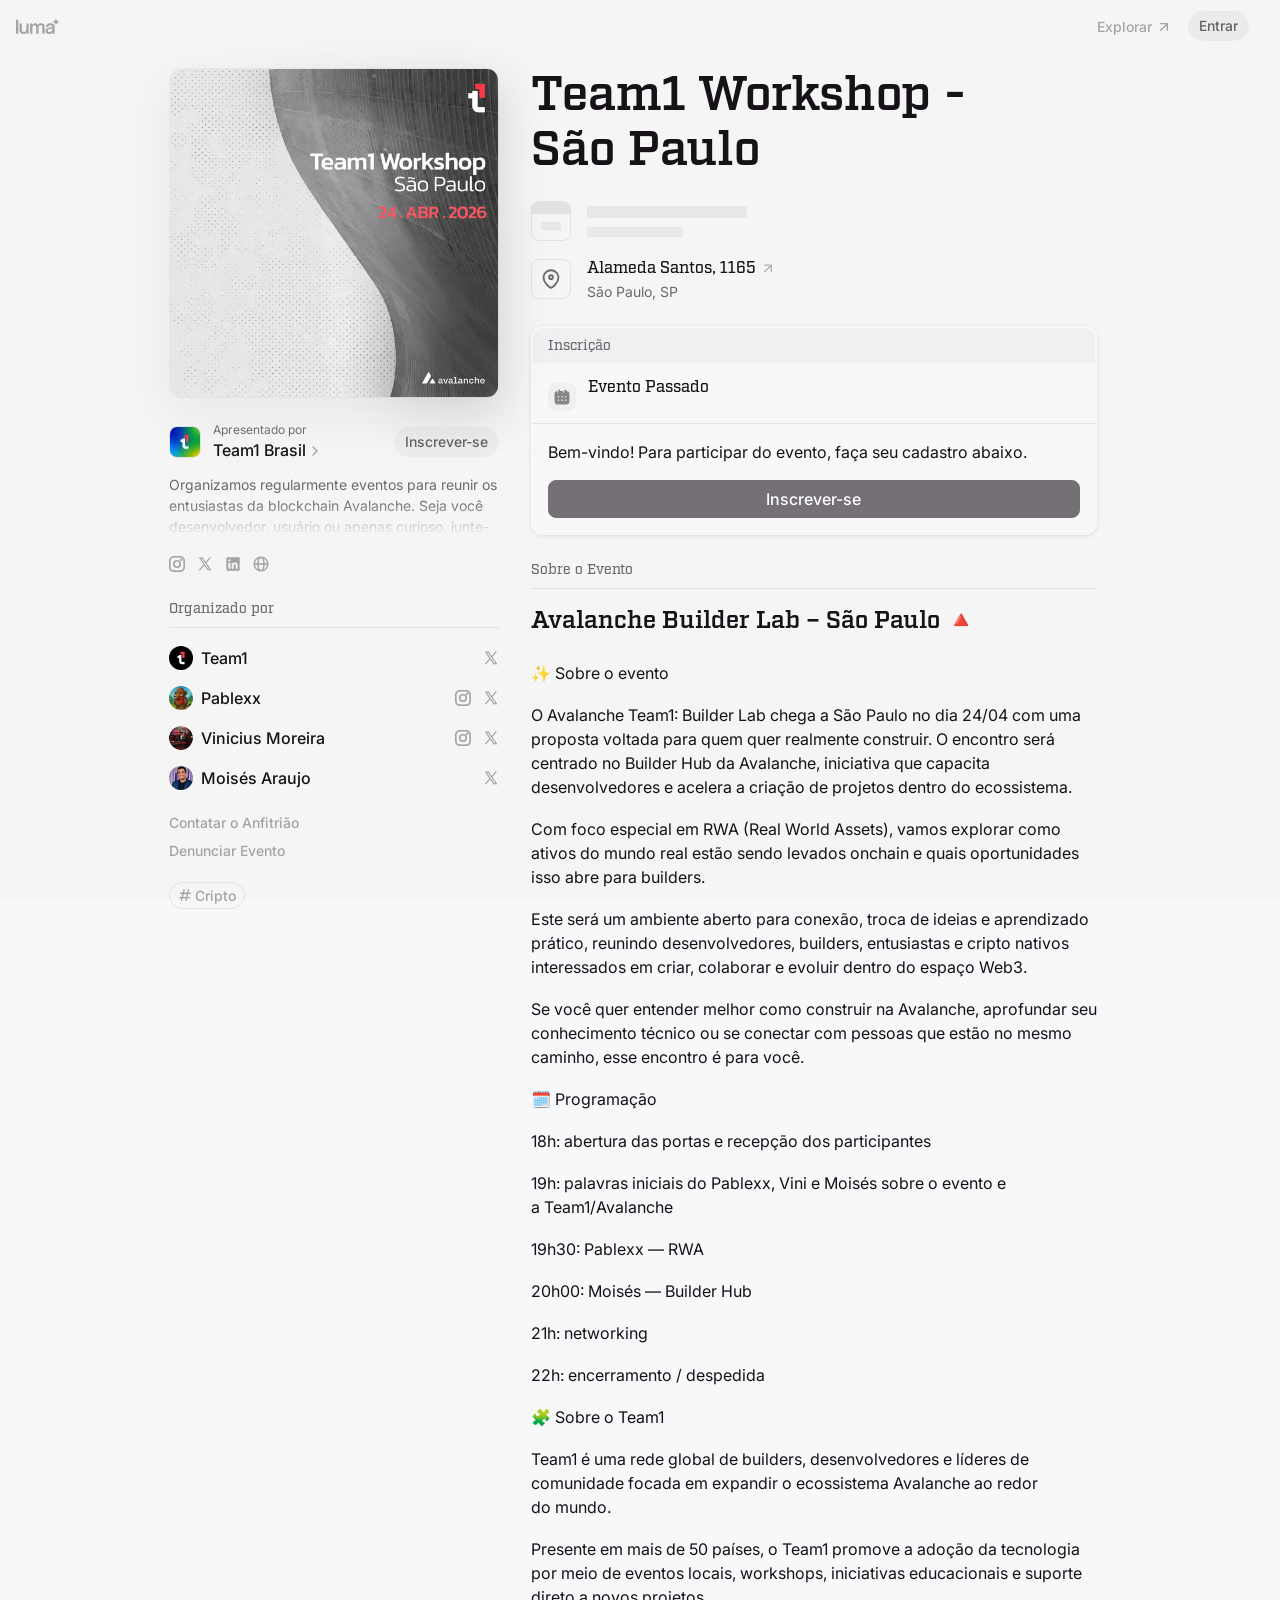
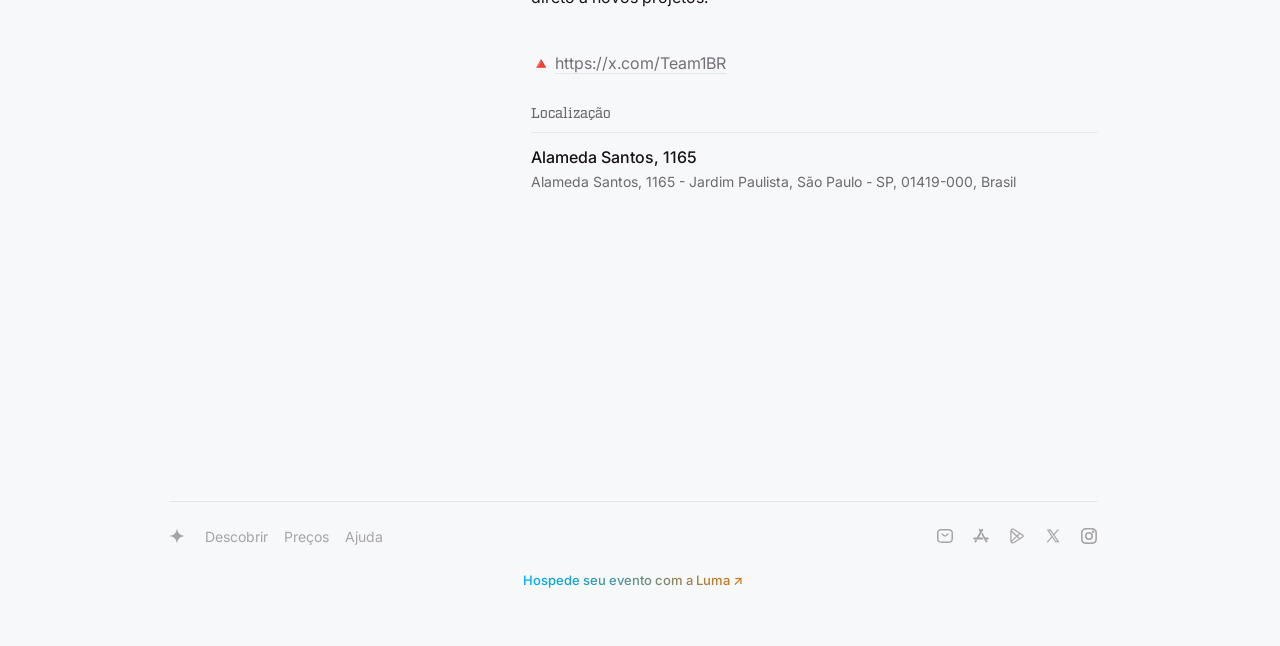
==== commit c4c8ff8d: "chore: replace event cover with Team1 Workshop São Paulo 2026 banner Made-with: Cursor" ====
--- a/index.html
+++ b/index.html
@@ -1,4 +1,4 @@
-<!DOCTYPE html><html class="theme-root" lang="pt-BR"><head>
+﻿<!DOCTYPE html><html class="theme-root" lang="pt-BR"><head>
     <script>
 (function(){var r=document.documentElement;function s(t){window.__theme=t;r.classList.remove("dark","light");r.classList.add(t);}var q=window.matchMedia("(prefers-color-scheme: dark)");s(q.matches?"dark":"light");})();
     </script>
@@ -8,12 +8,12 @@
 ✨ Sobre o evento
 O Avalanche Team1: Builder Lab chega a São Paulo no dia 24/04 com uma proposta voltada para quem quer…"/><meta property="og:type" content="article"/><meta name="twitter:card" content="summary_large_image"/><meta name="twitter:title" content="Team1 Workshop - São Paulo · Luma"/><meta name="twitter:description" content="Avalanche Builder Lab – São Paulo 🔺
 ✨ Sobre o evento
-O Avalanche Team1: Builder Lab chega a São Paulo no dia 24/04 com uma proposta voltada para quem quer…"/><meta property="og:url" content="https://luma.com/achfuh94?locale=pt-BR"/><link rel="canonical" href="https://luma.com/achfuh94?locale=pt-BR"/><link rel="alternate" hrefLang="en" href="https://luma.com/achfuh94"/><link rel="alternate" hrefLang="pt" href="https://luma.com/achfuh94?locale=pt"/><meta property="og:image:width" content="800"/><meta property="og:image:height" content="420"/><meta name="image" property="og:image" content="https://og.luma.com/cdn-cgi/image/format=auto,fit=cover,dpr=1,anim=false,background=white,quality=75,width=800,height=420/event?calendar_avatar=https%3A%2F%2Fimages.lumacdn.com%2Fcalendars%2Fue%2Ff0e8f9ee-9ee0-4eb9-b3ab-28c18753c9a2.png&amp;calendar_name=Team1%20Brasil&amp;color0=%23e7e6e8&amp;color1=%235a595a&amp;color2=%23fe515e&amp;host_avatar=https%3A%2F%2Fimages.lumacdn.com%2Favatars%2Ftj%2Fab5aff5f-f5f8-4e98-8227-dfb4d41bf658.png&amp;host_name=Team1&amp;img=https%3A%2F%2Fimages.lumacdn.com%2Fevent-covers%2F17%2F20e7a7bd-f0b5-4134-9078-4be9153fa140.jpg&amp;name=Team1%20Workshop%20-%20S%C3%A3o%20Paulo&amp;palette_neutral=%23e7e6e8%3A46.44%2C%235a595a%3A8.55&amp;palette_vibrant=%23fe515e%3A0.58"/><meta name="twitter:image" content="https://og.luma.com/cdn-cgi/image/format=auto,fit=cover,dpr=1,anim=false,background=white,quality=75,width=800,height=420/event?calendar_avatar=https%3A%2F%2Fimages.lumacdn.com%2Fcalendars%2Fue%2Ff0e8f9ee-9ee0-4eb9-b3ab-28c18753c9a2.png&amp;calendar_name=Team1%20Brasil&amp;color0=%23e7e6e8&amp;color1=%235a595a&amp;color2=%23fe515e&amp;host_avatar=https%3A%2F%2Fimages.lumacdn.com%2Favatars%2Ftj%2Fab5aff5f-f5f8-4e98-8227-dfb4d41bf658.png&amp;host_name=Team1&amp;img=https%3A%2F%2Fimages.lumacdn.com%2Fevent-covers%2F17%2F20e7a7bd-f0b5-4134-9078-4be9153fa140.jpg&amp;name=Team1%20Workshop%20-%20S%C3%A3o%20Paulo&amp;palette_neutral=%23e7e6e8%3A46.44%2C%235a595a%3A8.55&amp;palette_vibrant=%23fe515e%3A0.58"/><meta name="apple-itunes-app" content="app-id=1546150895, app-argument=luma://event/evt-OCp5EQJqin0lJIn"/><meta name="mobile-web-app-capable" content="yes"/><script data-cfasync="false" type="application/ld+json">{"@context":"https://schema.org","@type":"Event","@id":"https://luma.com/achfuh94","name":"Team1 Workshop - São Paulo","eventAttendanceMode":"https://schema.org/OfflineEventAttendanceMode","eventStatus":"https://schema.org/EventScheduled","location":{"@type":"Place","address":{"@type":"PostalAddress","addressCountry":{"@type":"Country","name":"Brasil"},"addressLocality":"São Paulo","addressRegion":"São Paulo","streetAddress":"Alameda Santos, 1165"},"name":"Alameda Santos, 1165","geo":{"@type":"GeoCoordinates","latitude":-23.565299,"longitude":-46.6539328},"latitude":-23.565299,"longitude":-46.6539328},"image":["./assets/images/20e7a7bd-f0b5-4134-9078-4be9153fa140_3ed95824be.jpg"],"description":"Avalanche Builder Lab – São Paulo 🔺\n✨ Sobre o evento\nO Avalanche Team1: Builder Lab chega a São Paulo no dia 24/04 com uma proposta voltada para quem quer realmente construir. O encontro será centrado no Builder Hub da Avalanche, iniciativa que capacita desenvolvedores e acelera a criação de projetos dentro do ecossistema.\nCom foco especial em RWA (Real World Assets), vamos explorar como ativos do mundo real estão sendo levados onchain e quais oportunidades isso abre para builders.\nEste será um ambiente aberto para conexão, troca de ideias e aprendizado prático, reunindo desenvolvedores, builders, entusiastas e cripto nativos interessados em criar, colaborar e evoluir dentro do espaço Web3.\nSe você quer entender melhor como construir na Avalanche, aprofundar seu conhecimento técnico ou se conectar com pessoas que estão no mesmo caminho, esse encontro é para você.\n🗓️ Programação\n18h: abertura das portas e recepção dos participantes\n19h: palavras iniciais do Pablexx, Vini e Moisés sobre o evento e a Team1/Avalanche\n19h30: Pablexx — RWA\n20h00: Moisés — Builder Hub\n21h: networking\n22h: encerramento / despedida\n🧩 Sobre o Team1\nTeam1 é uma rede global de builders, desenvolvedores e líderes de comunidade focada em expandir o ecossistema Avalanche ao redor do mundo.\nPresente em mais de 50 países, o Team1 promove a adoção da tecnologia por meio de eventos locais, workshops, iniciativas educacionais e suporte direto a novos projetos.\n\n🔺 https://x.com/Team1BR","startDate":"2026-04-24T18:00:00.000-03:00","endDate":"2026-04-24T22:00:00.000-03:00","offers":[{"@type":"Offer","url":"https://luma.com/achfuh94","name":"General Admission","price":0,"priceCurrency":"usd","availability":"https://schema.org/InStock"}],"organizer":[{"@type":"Organization","name":"Team1","url":"https://luma.com/user/usr-DrrXj8SDE9OLNi6"},{"@type":"Organization","name":"Pablexx","url":"https://luma.com/user/pablexxeth"},{"@type":"Organization","name":"Vinicius Moreira","url":"https://luma.com/user/Vini"},{"@type":"Organization","name":"Moisés Araujo","url":"https://luma.com/user/Moises"}],"performer":[{"@type":"Organization","name":"Team1","url":"https://luma.com/user/usr-DrrXj8SDE9OLNi6"},{"@type":"Organization","name":"Pablexx","url":"https://luma.com/user/pablexxeth"},{"@type":"Organization","name":"Vinicius Moreira","url":"https://luma.com/user/Vini"},{"@type":"Organization","name":"Moisés Araujo","url":"https://luma.com/user/Moises"}]}</script>    <link rel="stylesheet" href="./style.css" />
+O Avalanche Team1: Builder Lab chega a São Paulo no dia 24/04 com uma proposta voltada para quem quer…"/><meta property="og:url" content="https://luma.com/achfuh94?locale=pt-BR"/><link rel="canonical" href="https://luma.com/achfuh94?locale=pt-BR"/><link rel="alternate" hrefLang="en" href="https://luma.com/achfuh94"/><link rel="alternate" hrefLang="pt" href="https://luma.com/achfuh94?locale=pt"/><meta property="og:image:width" content="560"/><meta property="og:image:height" content="560"/><meta name="image" property="og:image" content="./assets/images/team1-workshop-sao-paulo-2026.png"/><meta name="twitter:image" content="./assets/images/team1-workshop-sao-paulo-2026.png"/><meta name="apple-itunes-app" content="app-id=1546150895, app-argument=luma://event/evt-OCp5EQJqin0lJIn"/><meta name="mobile-web-app-capable" content="yes"/><script data-cfasync="false" type="application/ld+json">{"@context":"https://schema.org","@type":"Event","@id":"https://luma.com/achfuh94","name":"Team1 Workshop - São Paulo","eventAttendanceMode":"https://schema.org/OfflineEventAttendanceMode","eventStatus":"https://schema.org/EventScheduled","location":{"@type":"Place","address":{"@type":"PostalAddress","addressCountry":{"@type":"Country","name":"Brasil"},"addressLocality":"São Paulo","addressRegion":"São Paulo","streetAddress":"Alameda Santos, 1165"},"name":"Alameda Santos, 1165","geo":{"@type":"GeoCoordinates","latitude":-23.565299,"longitude":-46.6539328},"latitude":-23.565299,"longitude":-46.6539328},"image":["./assets/images/team1-workshop-sao-paulo-2026.png"],"description":"Avalanche Builder Lab – São Paulo 🔺\n✨ Sobre o evento\nO Avalanche Team1: Builder Lab chega a São Paulo no dia 24/04 com uma proposta voltada para quem quer realmente construir. O encontro será centrado no Builder Hub da Avalanche, iniciativa que capacita desenvolvedores e acelera a criação de projetos dentro do ecossistema.\nCom foco especial em RWA (Real World Assets), vamos explorar como ativos do mundo real estão sendo levados onchain e quais oportunidades isso abre para builders.\nEste será um ambiente aberto para conexão, troca de ideias e aprendizado prático, reunindo desenvolvedores, builders, entusiastas e cripto nativos interessados em criar, colaborar e evoluir dentro do espaço Web3.\nSe você quer entender melhor como construir na Avalanche, aprofundar seu conhecimento técnico ou se conectar com pessoas que estão no mesmo caminho, esse encontro é para você.\n🗓️ Programação\n18h: abertura das portas e recepção dos participantes\n19h: palavras iniciais do Pablexx, Vini e Moisés sobre o evento e a Team1/Avalanche\n19h30: Pablexx — RWA\n20h00: Moisés — Builder Hub\n21h: networking\n22h: encerramento / despedida\n🧩 Sobre o Team1\nTeam1 é uma rede global de builders, desenvolvedores e líderes de comunidade focada em expandir o ecossistema Avalanche ao redor do mundo.\nPresente em mais de 50 países, o Team1 promove a adoção da tecnologia por meio de eventos locais, workshops, iniciativas educacionais e suporte direto a novos projetos.\n\n🔺 https://x.com/Team1BR","startDate":"2026-04-24T18:00:00.000-03:00","endDate":"2026-04-24T22:00:00.000-03:00","offers":[{"@type":"Offer","url":"https://luma.com/achfuh94","name":"General Admission","price":0,"priceCurrency":"usd","availability":"https://schema.org/InStock"}],"organizer":[{"@type":"Organization","name":"Team1","url":"https://luma.com/user/usr-DrrXj8SDE9OLNi6"},{"@type":"Organization","name":"Pablexx","url":"https://luma.com/user/pablexxeth"},{"@type":"Organization","name":"Vinicius Moreira","url":"https://luma.com/user/Vini"},{"@type":"Organization","name":"Moisés Araujo","url":"https://luma.com/user/Moises"}],"performer":[{"@type":"Organization","name":"Team1","url":"https://luma.com/user/usr-DrrXj8SDE9OLNi6"},{"@type":"Organization","name":"Pablexx","url":"https://luma.com/user/pablexxeth"},{"@type":"Organization","name":"Vinicius Moreira","url":"https://luma.com/user/Vini"},{"@type":"Organization","name":"Moisés Araujo","url":"https://luma.com/user/Moises"}]}</script>    <link rel="stylesheet" href="./style.css" />
     <link rel="preconnect" href="https://fonts.googleapis.com" />
     <link rel="preconnect" href="https://fonts.gstatic.com" crossorigin />
     <link href="https://fonts.googleapis.com/css2?family=Inter:wght@400;500;600;700&amp;display=swap" rel="stylesheet" />
 </head><body>
-<link rel="preload" as="image" href="./assets/images/20e7a7bd-f0b5-4134-9078-4be9153fa140_cce8d187c3.jpg" imagesrcset="./assets/images/20e7a7bd-f0b5-4134-9078-4be9153fa140_cce8d187c3.jpg 280w, ./assets/images/20e7a7bd-f0b5-4134-9078-4be9153fa140_7f997c9d6e.jpg 560w, ./assets/images/20e7a7bd-f0b5-4134-9078-4be9153fa140_ee103e74c3.jpg 300w, ./assets/images/20e7a7bd-f0b5-4134-9078-4be9153fa140_7269ce0696.jpg 600w, ./assets/images/20e7a7bd-f0b5-4134-9078-4be9153fa140_af9e3880b9.jpg 400w, ./assets/images/20e7a7bd-f0b5-4134-9078-4be9153fa140_bfaf7a03ab.jpg 800w" imagesizes="(max-width: 820px) 280px, (max-width: 1000px) 300px, 400px" /><meta name="theme-color" content="#f5f5f6"/><div id="__next"><div class="jsx-114924862 jsx-2149634693 page-wrapper wide-page-wrapper"><div class="jsx-2267428885 nav-wrapper animated"><div class="jsx-2267428885 background animated"></div><nav class="jsx-2267428885 flex-center spread gap-2"><a aria-label="Luma Home" href="/" target="_self" class="lux-menu-trigger-wrapper cursor-pointer logo-wrapper"><div class="jsx-2267428885 logo flex-center animated wordmark"><svg xmlns="http://www.w3.org/2000/svg" viewBox="0 0 724 264"><path fill="currentColor" d="M38.53 260.65H.43V27.86h38.1zm86.46 2.77c-42.25 0-66.48-22.96-66.48-63V89.33h38.1v108.28c0 23.61 8.7 32.39 32.12 32.39 30.35 0 42.73-14.54 42.73-50.17v-90.5h38.1v171.33h-36.54v-29.91c-4.99 22.98-27.12 32.67-48.03 32.67m347.2-2.77H434.4V149.87c0-22.5-7.01-30.87-25.88-30.87-24.28 0-37.11 14.45-37.11 41.79v99.86h-37.79V149.87c0-21.93-7.23-30.87-24.94-30.87-31.59 0-38.05 32.96-38.05 41.79v99.86h-38.1V89.33h36.54v29.96c6.49-21.02 27.02-33.71 47.72-33.71 20.69 0 38.09 7.9 45.64 33.71 10.13-26.76 28.35-33.71 50.15-33.71 37.88 0 59.61 18.88 59.61 51.81zm76.65 2.77c-52.62 0-61.55-33.45-61.55-50.52 0-20.1 8.83-38.21 27.93-45.55 8.41-3.11 16.52-5.43 24.84-7.1 7.33-1.47 18.64-3.03 26.91-4.17l2.73-.38c14.38-2 29.67-9.21 29.67-18.62 0-16-20.51-18.39-32.74-18.39-13.87 0-23.64 3.57-27.53 10.05-3.49 6.46-3.73 7.97-4.62 13.6l-.62 4.43h-38.1l.68-5.61c1.35-11.14 3.41-19.03 6.48-24.83 10.54-20.39 31.77-30.75 63.08-30.75 26.11 0 44.63 8.23 53.26 15.94 5.31 4.6 9.1 9.84 11.89 16.46 5.84 12.36 6.32 20.63 6.32 29.4v86.43c0 8.07.78 14.97 2.31 20.5l1.76 6.35h-38.91l-.7-4.19c-.5-2.96-.67-19.75-.88-26.23-8.99 23.61-28.27 33.18-52.21 33.18m50.53-93.72c-7.97 6.11-20.47 9.6-38.62 13.23-31.27 5.78-36.54 13.06-36.54 27.22 0 12.5 10.63 20.26 27.75 20.26 33.23 0 47.41-15.48 47.41-51.77zm124.2-105.51C688.46 64.19 660 35.73 660 .62c0 35.11-28.46 63.57-63.57 63.57 35.11 0 63.57 28.46 63.57 63.57 0-35.11 28.46-63.57 63.57-63.57"></path></svg></div></a><div class="jsx-2267428885 center-and-right"><div class="jsx-2267428885"></div><div class="jsx-2267428885 right-wrapper min-width-0"><div class="time fs-sm mono-number relative"><span> </span></div><div class="jsx-9be45d97e24058ef link fs-sm fw-medium min-width-0"><a class="nowrap min-width-0" href="/discover"><span class="jsx-9be45d97e24058ef text-ellipses">Explorar</span><span class="jsx-9be45d97e24058ef icon"><svg xmlns="http://www.w3.org/2000/svg" fill="none" stroke="currentColor" stroke-linecap="round" stroke-linejoin="round" stroke-width="2" viewBox="0 0 24 24"><path d="M7 17 17 7M7 7h10v10"></path></svg></span></a></div><div class="jsx-9be45d97e24058ef"><a href="/signin" target="_self" class="btn lux-button flex-center small light solid variant-color-light round no-icon"><div class="label">Entrar</div></a></div></div></div></nav></div><div class="jsx-114924862 jsx-2149634693 page-content"><div class="jsx-3587649303 jsx-396244369 tint-root"><div class="jsx-65c223694556bb7f event-theme tinted legacy one-to-one full-page"><div class="jsx-65c223694556bb7f background"></div><div class="jsx-65c223694556bb7f background-glow"></div><div class="jsx-65c223694556bb7f background-overlay"></div><div class="jsx-65c223694556bb7f background-overlay2"></div><div class="jsx-65c223694556bb7f background-overlay3"></div><div class="jsx-65c223694556bb7f background-overlay4"></div><div class="jsx-65c223694556bb7f page-container"><div class="jsx-3083722015 event-page-content-wrapper zm-container"><div class="event-page-left"><div class="jsx-102428b8379b7b14 cover-with-glow flex-center-center"><div style="background-color:var(--opacity-light);padding-bottom:100.0%" class="jsx-bf40f23d3e10e809 img-aspect-ratio cover-image cover-image-under rectangle"><img src="./assets/images/20e7a7bd-f0b5-4134-9078-4be9153fa140_bfaf7a03ab.jpg" alt="Imagem de capa para Team1 Workshop - São Paulo" fetchPriority="auto" loading="eager" srcSet="./assets/images/20e7a7bd-f0b5-4134-9078-4be9153fa140_cce8d187c3.jpg 280w, ./assets/images/20e7a7bd-f0b5-4134-9078-4be9153fa140_7f997c9d6e.jpg 560w, ./assets/images/20e7a7bd-f0b5-4134-9078-4be9153fa140_ee103e74c3.jpg 300w, ./assets/images/20e7a7bd-f0b5-4134-9078-4be9153fa140_7269ce0696.jpg 600w, ./assets/images/20e7a7bd-f0b5-4134-9078-4be9153fa140_af9e3880b9.jpg 400w, ./assets/images/20e7a7bd-f0b5-4134-9078-4be9153fa140_bfaf7a03ab.jpg 800w" sizes="(max-width: 820px) 280px, (max-width: 1000px) 300px, 400px" class="jsx-bf40f23d3e10e809 "/></div><div class="jsx-102428b8379b7b14 cover-image-wrapper rounded-card flex-center-center"><div style="background-color:var(--opacity-light);padding-bottom:100.0%" class="jsx-bf40f23d3e10e809 img-aspect-ratio cover-image rectangle"><img src="./assets/images/20e7a7bd-f0b5-4134-9078-4be9153fa140_bfaf7a03ab.jpg" alt="Imagem de capa para Team1 Workshop - São Paulo" fetchPriority="auto" loading="eager" srcSet="./assets/images/20e7a7bd-f0b5-4134-9078-4be9153fa140_cce8d187c3.jpg 280w, ./assets/images/20e7a7bd-f0b5-4134-9078-4be9153fa140_7f997c9d6e.jpg 560w, ./assets/images/20e7a7bd-f0b5-4134-9078-4be9153fa140_ee103e74c3.jpg 300w, ./assets/images/20e7a7bd-f0b5-4134-9078-4be9153fa140_7269ce0696.jpg 600w, ./assets/images/20e7a7bd-f0b5-4134-9078-4be9153fa140_af9e3880b9.jpg 400w, ./assets/images/20e7a7bd-f0b5-4134-9078-4be9153fa140_bfaf7a03ab.jpg 800w" sizes="(max-width: 820px) 280px, (max-width: 1000px) 300px, 400px" class="jsx-bf40f23d3e10e809 "/></div></div></div><div class="event-page-desktop-only"><div class="jsx-7a336a2acfb3a522 content-card"><div class="jsx-7a336a2acfb3a522 content"><div class="jsx-da66ad346e2cad37 flex-column"><div class="jsx-da66ad346e2cad37 flex-center gap-2"><img class="square rounded" src="./assets/images/f0e8f9ee-9ee0-4eb9-b3ab-28c18753c9a2_ff7cfdc31d.png" style="border:0.5px solid var(--divider-color);border-radius:var(--border-radius)" width="32" height="32" alt="Avatar for Team1 Brasil" title="Avatar for Team1 Brasil" fetchPriority="auto" loading="lazy"/><div class="jsx-da66ad346e2cad37 flex-1 ml-1"><div class="jsx-da66ad346e2cad37 fs-xxs text-tinted reduced-line-height">Apresentado por</div><a class="title" href="/Team1Brasil_?k=c"><div class="jsx-da66ad346e2cad37 flex-center"><div class="jsx-da66ad346e2cad37 fw-medium text-ellipses">Team1 Brasil</div><svg xmlns="http://www.w3.org/2000/svg" fill="none" stroke="currentColor" stroke-linecap="round" stroke-linejoin="round" stroke-width="2" viewBox="0 0 24 24"><path d="m9 18 6-6-6-6"></path></svg></div></a></div><button class="btn lux-button flex-center small light solid variant-color-light round no-icon" type="button" data-registration-modal-open><div class="label">Inscrever-se</div></button></div><div class="jsx-da66ad346e2cad37 desc fs-sm text-tinted expandable"><div class="jsx-da66ad346e2cad37 inner animated"><div>Organizamos regularmente eventos para reunir os entusiastas da blockchain Avalanche. Seja você desenvolvedor, usuário ou apenas curioso, junte-se a nós!</div></div><button aria-label="Expandir" class="btn lux-button flex-center small light solid expand-button variant-color-light round icon-only-compact" type="button"><svg xmlns="http://www.w3.org/2000/svg" fill="none" stroke="currentColor" stroke-linecap="round" stroke-linejoin="round" stroke-width="2" viewBox="0 0 24 24"><path d="M12 5v14M19 12l-7 7-7-7"></path></svg></button></div><div class="jsx-9577fbf62c568ee1 social-links flex-center calendar-links regular"><div class="jsx-c1476e59a1b29a96 social-link regular"><a href="https://instagram.com/avaxteam1" class="lux-menu-trigger-wrapper" target="_blank" rel="nofollow noopener"><svg xmlns="http://www.w3.org/2000/svg" viewBox="0 0 16 16" class="jsx-c1476e59a1b29a96"><g fill="currentColor" fill-rule="evenodd"><path fill-rule="nonzero" d="M13.38 3.8a1.2 1.2 0 1 1-2.4 0 1.2 1.2 0 0 1 2.4 0"></path><path d="M8 12a4 4 0 1 0 0-8 4 4 0 0 0 0 8m0-1.6a2.4 2.4 0 1 0 0-4.8 2.4 2.4 0 0 0 0 4.8"></path><path d="M0 7.68c0-2.688 0-4.032.523-5.06A4.8 4.8 0 0 1 2.621.524C3.648 0 4.99 0 7.68 0h.64c2.688 0 4.032 0 5.06.523a4.8 4.8 0 0 1 2.097 2.098C16 3.648 16 4.99 16 7.68v.64c0 2.688 0 4.032-.523 5.06a4.8 4.8 0 0 1-2.098 2.097C12.352 16 11.01 16 8.32 16h-.64c-2.688 0-4.032 0-5.06-.523a4.8 4.8 0 0 1-2.097-2.098C0 12.352 0 11.01 0 8.32zM7.68 1.6h.64c1.37 0 2.302.001 3.022.06.702.057 1.06.161 1.31.289a3.2 3.2 0 0 1 1.4 1.398c.127.25.23.61.288 1.31.059.72.06 1.652.06 3.023v.64c0 1.37-.001 2.302-.06 3.022-.057.702-.161 1.06-.289 1.31a3.2 3.2 0 0 1-1.398 1.4c-.25.127-.61.23-1.31.288-.72.059-1.652.06-3.023.06h-.64c-1.37 0-2.302-.001-3.022-.06-.702-.057-1.06-.161-1.31-.289a3.2 3.2 0 0 1-1.4-1.398c-.127-.25-.23-.61-.288-1.31-.059-.72-.06-1.652-.06-3.023v-.64c0-1.37.001-2.302.06-3.022.057-.702.161-1.06.289-1.31a3.2 3.2 0 0 1 1.398-1.4c.25-.127.61-.23 1.31-.288.72-.059 1.652-.06 3.023-.06"></path></g></svg></a></div><div class="jsx-c1476e59a1b29a96 social-link regular"><a href="https://x.com/Team1BR" class="lux-menu-trigger-wrapper" target="_blank" rel="nofollow noopener"><svg xmlns="http://www.w3.org/2000/svg" viewBox="0 0 120 120" class="jsx-c1476e59a1b29a96"><path fill="currentColor" d="m108.783 107.652-38.24-55.748.066.053L105.087 12H93.565L65.478 44.522 43.174 12H12.957l35.7 52.048-.005-.005L11 107.653h11.522L53.748 71.47l24.817 36.182zM38.609 20.696l53.652 78.26h-9.13l-53.696-78.26z"></path></svg></a></div><div class="jsx-c1476e59a1b29a96 social-link regular"><a href="https://linkedin.com/company/avaxteam1" class="lux-menu-trigger-wrapper" target="_blank" rel="nofollow noopener"><svg xmlns="http://www.w3.org/2000/svg" fill="none" viewBox="0 0 16 16" class="jsx-c1476e59a1b29a96"><path fill="currentColor" d="M13.667 1.333H2.333a1 1 0 0 0-1 1v11.334a1 1 0 0 0 1 1h11.334a1 1 0 0 0 1-1V2.333a1 1 0 0 0-1-1M5.333 12.667h-2v-6h2zm-1-7.167a1.167 1.167 0 1 1 1.2-1.167 1.187 1.187 0 0 1-1.2 1.167m8.334 7.167h-2v-3.16c0-.947-.4-1.287-.92-1.287a1.16 1.16 0 0 0-1.08 1.24.4.4 0 0 0 0 .093v3.114h-2v-6H8.6v.866a2.07 2.07 0 0 1 1.8-.933c1.033 0 2.24.573 2.24 2.44z"></path></svg></a></div><div class="jsx-c1476e59a1b29a96 social-link regular"><a href="https://www.team1.network/?utm_source=luma" class="lux-menu-trigger-wrapper" target="_blank" rel="nofollow noopener"><svg xmlns="http://www.w3.org/2000/svg" viewBox="0 0 16 16" class="jsx-c1476e59a1b29a96"><path fill="currentColor" fill-rule="evenodd" d="M9.394 12.674c-.604 1.208-1.178 1.42-1.394 1.42s-.79-.212-1.394-1.42c-.491-.982-.85-2.368-.932-3.97h4.652c-.082 1.602-.44 2.988-.932 3.97m.932-5.377H5.674c.082-1.603.44-2.989.932-3.971C7.21 2.118 7.784 1.906 8 1.906s.79.212 1.394 1.42c.491.982.85 2.368.932 3.97m1.408 1.406c-.09 1.915-.538 3.622-1.21 4.846a6.1 6.1 0 0 0 3.53-4.846zm2.32-1.406h-2.32c-.09-1.915-.538-3.622-1.21-4.845a6.1 6.1 0 0 1 3.53 4.845m-9.788 0c.09-1.915.538-3.622 1.21-4.845a6.1 6.1 0 0 0-3.53 4.845zm-2.32 1.406a6.1 6.1 0 0 0 3.53 4.846c-.672-1.224-1.12-2.93-1.21-4.846zM15.5 8a7.5 7.5 0 1 0-15 0 7.5 7.5 0 0 0 15 0"></path></svg></a></div></div></div></div></div><div class="jsx-7a336a2acfb3a522 content-card"><div class="jsx-7a336a2acfb3a522 card-title flex-center gap-2 spread"><div class="jsx-7a336a2acfb3a522 title-label text-tinted fs-sm">Organizado por</div></div><div class="jsx-7a336a2acfb3a522 content"><div class="jsx-1ec5dbfac506f7c2 flex-column hosts gap-25"><div class="jsx-1ec5dbfac506f7c2 flex-center gap-2"><a class="lux-menu-trigger-wrapper flex-center host-row gap-2 flex-1 hover-brand-link" href="/user/usr-DrrXj8SDE9OLNi6"><div class="jsx-553358086 avatar-wrapper small"><div style="background-image:url(&quot;./assets/images/ab5aff5f-f5f8-4e98-8227-dfb4d41bf658_51418f124b.png&quot;)" class="jsx-553358086 avatar"></div><div style="background-color:var(--orange);transform:scale(0)" class="jsx-5191f4da6f3e0a15 online-indicator animated"></div></div><div class="jsx-1ec5dbfac506f7c2 min-width-0"><div class="jsx-1ec5dbfac506f7c2 fw-medium text-ellipses">Team1</div></div></a><div class="jsx-9577fbf62c568ee1 social-links flex-center regular"><div class="jsx-c1476e59a1b29a96 social-link regular"><a href="https://x.com/AvaxTeam1" class="lux-menu-trigger-wrapper" target="_blank" rel="nofollow noopener"><svg xmlns="http://www.w3.org/2000/svg" viewBox="0 0 120 120" class="jsx-c1476e59a1b29a96"><path fill="currentColor" d="m108.783 107.652-38.24-55.748.066.053L105.087 12H93.565L65.478 44.522 43.174 12H12.957l35.7 52.048-.005-.005L11 107.653h11.522L53.748 71.47l24.817 36.182zM38.609 20.696l53.652 78.26h-9.13l-53.696-78.26z"></path></svg></a></div></div></div><div class="jsx-1ec5dbfac506f7c2 flex-center gap-2"><a class="lux-menu-trigger-wrapper flex-center host-row gap-2 flex-1 hover-brand-link" href="/user/pablexxeth"><div class="jsx-553358086 avatar-wrapper small"><div style="background-image:url(&quot;./assets/images/f116b69a-7dd1-41db-bcd6-272764574d91_b4f41a0c68.jpg&quot;)" class="jsx-553358086 avatar"></div><div style="background-color:var(--orange);transform:scale(0)" class="jsx-5191f4da6f3e0a15 online-indicator animated"></div></div><div class="jsx-1ec5dbfac506f7c2 min-width-0"><div class="jsx-1ec5dbfac506f7c2 fw-medium text-ellipses">Pablexx</div></div></a><div class="jsx-9577fbf62c568ee1 social-links flex-center regular"><div class="jsx-c1476e59a1b29a96 social-link regular"><a href="https://instagram.com/peu_luis" class="lux-menu-trigger-wrapper" target="_blank" rel="nofollow noopener"><svg xmlns="http://www.w3.org/2000/svg" viewBox="0 0 16 16" class="jsx-c1476e59a1b29a96"><g fill="currentColor" fill-rule="evenodd"><path fill-rule="nonzero" d="M13.38 3.8a1.2 1.2 0 1 1-2.4 0 1.2 1.2 0 0 1 2.4 0"></path><path d="M8 12a4 4 0 1 0 0-8 4 4 0 0 0 0 8m0-1.6a2.4 2.4 0 1 0 0-4.8 2.4 2.4 0 0 0 0 4.8"></path><path d="M0 7.68c0-2.688 0-4.032.523-5.06A4.8 4.8 0 0 1 2.621.524C3.648 0 4.99 0 7.68 0h.64c2.688 0 4.032 0 5.06.523a4.8 4.8 0 0 1 2.097 2.098C16 3.648 16 4.99 16 7.68v.64c0 2.688 0 4.032-.523 5.06a4.8 4.8 0 0 1-2.098 2.097C12.352 16 11.01 16 8.32 16h-.64c-2.688 0-4.032 0-5.06-.523a4.8 4.8 0 0 1-2.097-2.098C0 12.352 0 11.01 0 8.32zM7.68 1.6h.64c1.37 0 2.302.001 3.022.06.702.057 1.06.161 1.31.289a3.2 3.2 0 0 1 1.4 1.398c.127.25.23.61.288 1.31.059.72.06 1.652.06 3.023v.64c0 1.37-.001 2.302-.06 3.022-.057.702-.161 1.06-.289 1.31a3.2 3.2 0 0 1-1.398 1.4c-.25.127-.61.23-1.31.288-.72.059-1.652.06-3.023.06h-.64c-1.37 0-2.302-.001-3.022-.06-.702-.057-1.06-.161-1.31-.289a3.2 3.2 0 0 1-1.4-1.398c-.127-.25-.23-.61-.288-1.31-.059-.72-.06-1.652-.06-3.023v-.64c0-1.37.001-2.302.06-3.022.057-.702.161-1.06.289-1.31a3.2 3.2 0 0 1 1.398-1.4c.25-.127.61-.23 1.31-.288.72-.059 1.652-.06 3.023-.06"></path></g></svg></a></div><div class="jsx-c1476e59a1b29a96 social-link regular"><a href="https://x.com/pablexxeth" class="lux-menu-trigger-wrapper" target="_blank" rel="nofollow noopener"><svg xmlns="http://www.w3.org/2000/svg" viewBox="0 0 120 120" class="jsx-c1476e59a1b29a96"><path fill="currentColor" d="m108.783 107.652-38.24-55.748.066.053L105.087 12H93.565L65.478 44.522 43.174 12H12.957l35.7 52.048-.005-.005L11 107.653h11.522L53.748 71.47l24.817 36.182zM38.609 20.696l53.652 78.26h-9.13l-53.696-78.26z"></path></svg></a></div></div></div><div class="jsx-1ec5dbfac506f7c2 flex-center gap-2"><a class="lux-menu-trigger-wrapper flex-center host-row gap-2 flex-1 hover-brand-link" href="/user/Vini"><div class="jsx-553358086 avatar-wrapper small"><div style="background-image:url(&quot;./assets/images/a091804f-ebc2-440d-8029-325dcee1aef7_9dd1d37468.jpg&quot;)" class="jsx-553358086 avatar"></div><div style="background-color:var(--orange);transform:scale(0)" class="jsx-5191f4da6f3e0a15 online-indicator animated"></div></div><div class="jsx-1ec5dbfac506f7c2 min-width-0"><div class="jsx-1ec5dbfac506f7c2 fw-medium text-ellipses">Vinicius Moreira</div></div></a><div class="jsx-9577fbf62c568ee1 social-links flex-center regular"><div class="jsx-c1476e59a1b29a96 social-link regular"><a href="https://instagram.com/nerd_FT" class="lux-menu-trigger-wrapper" target="_blank" rel="nofollow noopener"><svg xmlns="http://www.w3.org/2000/svg" viewBox="0 0 16 16" class="jsx-c1476e59a1b29a96"><g fill="currentColor" fill-rule="evenodd"><path fill-rule="nonzero" d="M13.38 3.8a1.2 1.2 0 1 1-2.4 0 1.2 1.2 0 0 1 2.4 0"></path><path d="M8 12a4 4 0 1 0 0-8 4 4 0 0 0 0 8m0-1.6a2.4 2.4 0 1 0 0-4.8 2.4 2.4 0 0 0 0 4.8"></path><path d="M0 7.68c0-2.688 0-4.032.523-5.06A4.8 4.8 0 0 1 2.621.524C3.648 0 4.99 0 7.68 0h.64c2.688 0 4.032 0 5.06.523a4.8 4.8 0 0 1 2.097 2.098C16 3.648 16 4.99 16 7.68v.64c0 2.688 0 4.032-.523 5.06a4.8 4.8 0 0 1-2.098 2.097C12.352 16 11.01 16 8.32 16h-.64c-2.688 0-4.032 0-5.06-.523a4.8 4.8 0 0 1-2.097-2.098C0 12.352 0 11.01 0 8.32zM7.68 1.6h.64c1.37 0 2.302.001 3.022.06.702.057 1.06.161 1.31.289a3.2 3.2 0 0 1 1.4 1.398c.127.25.23.61.288 1.31.059.72.06 1.652.06 3.023v.64c0 1.37-.001 2.302-.06 3.022-.057.702-.161 1.06-.289 1.31a3.2 3.2 0 0 1-1.398 1.4c-.25.127-.61.23-1.31.288-.72.059-1.652.06-3.023.06h-.64c-1.37 0-2.302-.001-3.022-.06-.702-.057-1.06-.161-1.31-.289a3.2 3.2 0 0 1-1.4-1.398c-.127-.25-.23-.61-.288-1.31-.059-.72-.06-1.652-.06-3.023v-.64c0-1.37.001-2.302.06-3.022.057-.702.161-1.06.289-1.31a3.2 3.2 0 0 1 1.398-1.4c.25-.127.61-.23 1.31-.288.72-.059 1.652-.06 3.023-.06"></path></g></svg></a></div><div class="jsx-c1476e59a1b29a96 social-link regular"><a href="https://x.com/Nerd_FT" class="lux-menu-trigger-wrapper" target="_blank" rel="nofollow noopener"><svg xmlns="http://www.w3.org/2000/svg" viewBox="0 0 120 120" class="jsx-c1476e59a1b29a96"><path fill="currentColor" d="m108.783 107.652-38.24-55.748.066.053L105.087 12H93.565L65.478 44.522 43.174 12H12.957l35.7 52.048-.005-.005L11 107.653h11.522L53.748 71.47l24.817 36.182zM38.609 20.696l53.652 78.26h-9.13l-53.696-78.26z"></path></svg></a></div></div></div><div class="jsx-1ec5dbfac506f7c2 flex-center gap-2"><a class="lux-menu-trigger-wrapper flex-center host-row gap-2 flex-1 hover-brand-link" href="/user/Moises"><div class="jsx-553358086 avatar-wrapper small"><div style="background-image:url(&quot;./assets/images/9f9bfab6-866f-4950-b166-2de544eaac21_fc41b9ac20.jpg&quot;)" class="jsx-553358086 avatar"></div><div style="background-color:var(--orange);transform:scale(0)" class="jsx-5191f4da6f3e0a15 online-indicator animated"></div></div><div class="jsx-1ec5dbfac506f7c2 min-width-0"><div class="jsx-1ec5dbfac506f7c2 fw-medium text-ellipses">Moisés Araujo</div></div></a><div class="jsx-9577fbf62c568ee1 social-links flex-center regular"><div class="jsx-c1476e59a1b29a96 social-link regular"><a href="https://x.com/Devmos" class="lux-menu-trigger-wrapper" target="_blank" rel="nofollow noopener"><svg xmlns="http://www.w3.org/2000/svg" viewBox="0 0 120 120" class="jsx-c1476e59a1b29a96"><path fill="currentColor" d="m108.783 107.652-38.24-55.748.066.053L105.087 12H93.565L65.478 44.522 43.174 12H12.957l35.7 52.048-.005-.005L11 107.653h11.522L53.748 71.47l24.817 36.182zM38.609 20.696l53.652 78.26h-9.13l-53.696-78.26z"></path></svg></a></div></div></div></div></div></div><div class="jsx-7c512a2b35d5f664 flex-column"><button class="btn lux-button flex-center small secondary link variant-color-secondary no-icon" type="button"><div class="label">Contatar o Anfitrião</div></button><button class="btn lux-button flex-center small secondary link variant-color-secondary no-icon" type="button"><div class="label">Denunciar Evento</div></button></div><div class="jsx-68b656804b0d7594 event-categories flex-wrap"><a class="" href="/crypto"><div class="jsx-117a5489c0d2d6e0 category flex-center fs-sm fw-medium animated interactive"><div class="jsx-117a5489c0d2d6e0 svg-sm"><svg xmlns="http://www.w3.org/2000/svg" viewBox="0 0 16 16"><path fill="currentColor" fill-rule="evenodd" d="M7.182 1.273a.75.75 0 0 1 .546.91L6.96 5.25h3.453l.858-3.432a.75.75 0 0 1 1.456.364L11.96 5.25H14a.75.75 0 0 1 0 1.5h-2.414l-.875 3.5H13a.75.75 0 0 1 0 1.5h-2.664l-.608 2.432a.75.75 0 0 1-1.456-.364l.517-2.068H5.336l-.608 2.432a.75.75 0 0 1-1.456-.364l.517-2.068H2a.75.75 0 0 1 0-1.5h2.164l.875-3.5H3a.75.75 0 0 1 0-1.5h2.414l.858-3.432a.75.75 0 0 1 .91-.545m1.982 8.977.875-3.5H6.586l-.875 3.5z"></path></svg></div><div class="jsx-117a5489c0d2d6e0">Cripto</div></div></a></div></div></div><div class="event-page-right flex-1"><div class="jsx-1013196638 top-wrapper flex-column gap-2"><div class="jsx-1013196638 top-card-content"><div class="jsx-1013196638 flex-start spread gap-2 title-wrapper"><div class="jsx-1013196638 min-width-0"><h1 class="jsx-1013196638 title text-primary mb-0">Team1 Workshop - São Paulo</h1></div></div><div class="jsx-2737023590 hosts"><a class="" href="/Team1Brasil_?k=c"><div class="jsx-2737023590 flex-center text-tinted min-width-0"><div class="jsx-1566675046 avatar-wrapper square small mr-2"><div style="background-image:url(&quot;./assets/images/f0e8f9ee-9ee0-4eb9-b3ab-28c18753c9a2_9af12621c1.png&quot;)" class="jsx-1566675046 avatar"></div><div style="background-color:var(--orange);transform:scale(0)" class="jsx-5191f4da6f3e0a15 online-indicator animated"></div></div><div class="jsx-2431231466 text-ellipses">Team1 Brasil</div><div class="jsx-2737023590 chevron animated ml-05"><svg xmlns="http://www.w3.org/2000/svg" fill="none" stroke="currentColor" stroke-linecap="round" stroke-linejoin="round" stroke-width="2" viewBox="0 0 24 24"><path d="m9 18 6-6-6-6"></path></svg></div></div></a></div><div class="jsx-1013196638 meta flex-column flex-start"><div class="jsx-24a6e3efa1c3922 row-container rounded-squircle"><div class="jsx-2617571978 shimmer-wrapper"><div class="jsx-1495277938 icon-row flex-center gap-3"><div class="jsx-1495277938 icon-container flex-center-center rounded overflow-hidden flex-shrink-0"><div class="jsx-2617571978 calendar-card full-height"><div class="jsx-2617571978 month"></div><div class="jsx-2617571978 flex-center-center"><div class="jsx-2617571978 day shimmer"></div></div></div></div><div class="jsx-1495277938 flex-1"><div class="jsx-1495277938 title text-ellipses"><div class="jsx-2617571978 shimmer title"></div></div><div class="jsx-1495277938 desc text-ellipses"><div class="jsx-2617571978 shimmer desc"></div></div></div></div></div></div><a href="https://www.google.com/maps/search/?api=1&amp;query=Alameda%20Santos%2C%201165&amp;query_place_id=ChIJt4_3NsZZzpQRdFSZGlv9xMg" class="row-container" target="_blank" rel="nofollow noopener"><div class="jsx-1495277938 icon-row flex-center gap-3 location-row"><div class="jsx-1495277938 icon-container flex-center-center rounded overflow-hidden flex-shrink-0"><svg xmlns="http://www.w3.org/2000/svg" viewBox="0 0 16 16"><g fill="none" fill-rule="evenodd" stroke="currentColor" stroke-linecap="round" stroke-linejoin="round" stroke-width="1.5"><path d="M2 6.854C2 11.02 7.04 15 8 15s6-3.98 6-8.146C14 3.621 11.314 1 8 1S2 3.62 2 6.854"></path><path d="M9.5 6.5a1.5 1.5 0 1 1-3 0 1.5 1.5 0 0 1 3 0"></path></g></svg></div><div class="jsx-1495277938 flex-1"><div class="jsx-1495277938 title text-ellipses"><div class="jsx-716bec2817eb1288 flex-center gap-1"><div class="jsx-716bec2817eb1288 text-ellipses">Alameda Santos, 1165</div><div class="jsx-716bec2817eb1288 icon text-tinted animated"><svg xmlns="http://www.w3.org/2000/svg" fill="none" stroke="currentColor" stroke-linecap="round" stroke-linejoin="round" stroke-width="2" viewBox="0 0 24 24"><path d="M7 17 17 7M7 7h10v10"></path></svg></div></div></div><div class="jsx-1495277938 desc text-ellipses">São Paulo, SP</div></div></div></a></div></div></div><div class="jsx-fa675b9a59c2fdd9 base-11-card rounded-card"><div class="jsx-ebc17e4706cf462a header"><div class="jsx-a76e40116a177307 title-label text-tinted fs-sm">Inscrição</div></div><div class="inner"><div class="jsx-5b96bbb25927e633"><div class="jsx-5b96bbb25927e633 flex-column content"><div class="jsx-5b384f005caa455a info-rows flex-column one"><div class="jsx-920915732 flex-start info-row"><div class="jsx-920915732 icon rounded standard flex-center-center"><svg xmlns="http://www.w3.org/2000/svg" viewBox="0 0 16 16"><path fill="currentColor" fill-rule="evenodd" d="M6.188 1.5a1 1 0 0 0-2 0v2.037a.75.75 0 0 1-1.156-.63v-.802c-.725.117-1.246.336-1.653.742C.5 3.727.5 5.14.5 7.97v1.593c0 2.829 0 4.243.879 5.122.878.879 2.293.879 5.121.879h3c2.828 0 4.243 0 5.121-.88.879-.878.879-2.292.879-5.12V7.969c0-2.829 0-4.243-.879-5.122-.525-.525-1.243-.736-2.34-.821V1.5a1 1 0 1 0-2 0v2.195A.75.75 0 0 1 9.25 3v-.938q0-.047.006-.093H6.188zM5.25 7.813a.75.75 0 1 1-1.5 0 .75.75 0 0 1 1.5 0m0 3.5a.75.75 0 1 1-1.5 0 .75.75 0 0 1 1.5 0M8 8.563a.75.75 0 1 0 0-1.5.75.75 0 0 0 0 1.5m.75 2.75a.75.75 0 1 1-1.5 0 .75.75 0 0 1 1.5 0m2.75-2.75a.75.75 0 1 0 0-1.5.75.75 0 0 0 0 1.5m.75 2.75a.75.75 0 1 1-1.5 0 .75.75 0 0 1 1.5 0"></path></svg></div><div class="jsx-920915732"><div class="jsx-920915732 title">Evento Passado</div></div></div></div><div class="jsx-4fc9988e16909c6d message">Bem-vindo! Para participar do evento, faça seu cadastro abaixo. </div><div class="jsx-5b96bbb25927e633 mt-1 flex-column content"><div class="jsx-5b96bbb25927e633 cta-wrapper"><div class="jsx-5b96bbb25927e633 cta flex-center gap-2 mb-1"><button class="btn lux-button flex-center medium primary solid variant-color-primary full-width no-icon" type="button" data-registration-modal-open><div class="label">Inscrever-se</div></button></div><div class="lux-collapse reg-card-footer" inert="" style="overflow:hidden;filter:opacity(0);height:0px"></div><div class="lux-collapse reg-card-footer" inert="" style="overflow:hidden;filter:opacity(0);height:0px"><div class="footer-content text-tinted"><svg xmlns="http://www.w3.org/2000/svg" viewBox="0 0 80 80"><path fill="currentColor" d="M63.984 40.75 40 55.25l-24-14.5L40 0zM40 59.906l-24-14.5L40 80l24-34.594z"></path></svg><div>Você será solicitado a verificar a propriedade do token com sua carteira<!-- -->.</div></div></div></div></div></div></div></div></div><div class="jsx-7a336a2acfb3a522 content-card pb-1 event-about-card"><div class="jsx-7a336a2acfb3a522 card-title flex-center gap-2 spread"><div class="jsx-7a336a2acfb3a522 title-label text-tinted fs-sm">Sobre o Evento</div></div><div class="jsx-7a336a2acfb3a522 content"><div class="spark-content" dir="auto"><h1>​<!-- -->Avalanche Builder Lab – São Paulo 🔺</h1><p class="">​<!-- -->✨ Sobre o evento</p><p class="">​<!-- -->O Avalanche Team1: Builder Lab chega a São Paulo no dia 24/04 com uma proposta voltada para quem quer realmente construir. O encontro será centrado no Builder Hub da Avalanche, iniciativa que capacita desenvolvedores e acelera a criação de projetos dentro do ecossistema.</p><p class="">​<!-- -->Com foco especial em RWA (Real World Assets), vamos explorar como ativos do mundo real estão sendo levados onchain e quais oportunidades isso abre para builders.</p><p class="">​<!-- -->Este será um ambiente aberto para conexão, troca de ideias e aprendizado prático, reunindo desenvolvedores, builders, entusiastas e cripto nativos interessados em criar, colaborar e evoluir dentro do espaço Web3.</p><p class="">​<!-- -->Se você quer entender melhor como construir na Avalanche, aprofundar seu conhecimento técnico ou se conectar com pessoas que estão no mesmo caminho, esse encontro é para você.</p><p class="">​<!-- -->🗓️ Programação</p><p class="">​<!-- -->18h: abertura das portas e recepção dos participantes</p><p class="">​<!-- -->19h: palavras iniciais do Pablexx, Vini e Moisés sobre o evento e a Team1/Avalanche</p><p class="">​<!-- -->19h30: Pablexx — RWA</p><p class="">​<!-- -->20h00: Moisés — Builder Hub</p><p class="">​<!-- -->21h: networking</p><p class="">​<!-- -->22h: encerramento / despedida</p><p class="">​<!-- -->🧩 Sobre o Team1</p><p class="">​<!-- -->Team1 é uma rede global de builders, desenvolvedores e líderes de comunidade focada em expandir o ecossistema Avalanche ao redor do mundo.</p><p class="">​<!-- -->Presente em mais de 50 países, o Team1 promove a adoção da tecnologia por meio de eventos locais, workshops, iniciativas educacionais e suporte direto a novos projetos.</p><p class="empty">​</p><p class="">​<!-- -->🔺 <a href="https://x.com/Team1BR?utm_source=luma" target="_blank" rel="nofollow noopener">https://x.com/Team1BR</a></p></div></div></div><div class="jsx-7a336a2acfb3a522 content-card"><div class="jsx-7a336a2acfb3a522 card-title flex-center gap-2 spread"><div class="jsx-7a336a2acfb3a522 title-label text-tinted fs-sm">Localização</div></div><div class="jsx-7a336a2acfb3a522 content"><div class="jsx-bc498e5f7dced08b info"><div class="cursor-copy jsx-bc498e5f7dced08b"><div class="jsx-bc498e5f7dced08b fw-medium">Alameda Santos, 1165</div><div class="jsx-bc498e5f7dced08b text-tinted fs-sm mt-05">Alameda Santos, 1165 - Jardim Paulista, São Paulo - SP, 01419-000, Brasil</div></div></div><div class="jsx-bc498e5f7dced08b gmaps"><a tabindex="-1" href="https://www.google.com/maps/search/?api=1&amp;query=-23.565299%2C-46.6539328&amp;query_place_id=ChIJt4_3NsZZzpQRdFSZGlv9xMg" class="rounded overflow-hidden block" aria-label="Ver no Google Maps" target="_blank" rel="nofollow noopener"><iframe src="https://www.google.com/maps/embed/v1/place?center=-23.565299%2C-46.6539328&amp;key=AIzaSyBWXw8n-klg9XKfPfOFOYXGdtC5hoQZSQc&amp;q=place_id%3AChIJt4_3NsZZzpQRdFSZGlv9xMg&amp;zoom=13" tabindex="-1" loading="lazy" style="width:100%;border:none;height:199px;display:flex;pointer-events:none" class="adaptive-inverted-filter" referrerPolicy="no-referrer-when-downgrade"></iframe></a></div></div></div><div class="event-page-mobile-only"><div class="jsx-7a336a2acfb3a522 content-card"><div class="jsx-7a336a2acfb3a522 content"><div class="jsx-da66ad346e2cad37 flex-column"><div class="jsx-da66ad346e2cad37 flex-center gap-2"><img class="square rounded" src="./assets/images/f0e8f9ee-9ee0-4eb9-b3ab-28c18753c9a2_ff7cfdc31d.png" style="border:0.5px solid var(--divider-color);border-radius:var(--border-radius)" width="32" height="32" alt="Avatar for Team1 Brasil" title="Avatar for Team1 Brasil" fetchPriority="auto" loading="lazy"/><div class="jsx-da66ad346e2cad37 flex-1 ml-1"><div class="jsx-da66ad346e2cad37 fs-xxs text-tinted reduced-line-height">Apresentado por</div><a class="title" href="/Team1Brasil_?k=c"><div class="jsx-da66ad346e2cad37 flex-center"><div class="jsx-da66ad346e2cad37 fw-medium text-ellipses">Team1 Brasil</div><svg xmlns="http://www.w3.org/2000/svg" fill="none" stroke="currentColor" stroke-linecap="round" stroke-linejoin="round" stroke-width="2" viewBox="0 0 24 24"><path d="m9 18 6-6-6-6"></path></svg></div></a></div><button class="btn lux-button flex-center small light solid variant-color-light round no-icon" type="button" data-registration-modal-open><div class="label">Inscrever-se</div></button></div><div class="jsx-da66ad346e2cad37 desc fs-sm text-tinted expandable"><div class="jsx-da66ad346e2cad37 inner animated"><div>Organizamos regularmente eventos para reunir os entusiastas da blockchain Avalanche. Seja você desenvolvedor, usuário ou apenas curioso, junte-se a nós!</div></div><button aria-label="Expandir" class="btn lux-button flex-center small light solid expand-button variant-color-light round icon-only-compact" type="button"><svg xmlns="http://www.w3.org/2000/svg" fill="none" stroke="currentColor" stroke-linecap="round" stroke-linejoin="round" stroke-width="2" viewBox="0 0 24 24"><path d="M12 5v14M19 12l-7 7-7-7"></path></svg></button></div><div class="jsx-9577fbf62c568ee1 social-links flex-center calendar-links regular"><div class="jsx-c1476e59a1b29a96 social-link regular"><a href="https://instagram.com/avaxteam1" class="lux-menu-trigger-wrapper" target="_blank" rel="nofollow noopener"><svg xmlns="http://www.w3.org/2000/svg" viewBox="0 0 16 16" class="jsx-c1476e59a1b29a96"><g fill="currentColor" fill-rule="evenodd"><path fill-rule="nonzero" d="M13.38 3.8a1.2 1.2 0 1 1-2.4 0 1.2 1.2 0 0 1 2.4 0"></path><path d="M8 12a4 4 0 1 0 0-8 4 4 0 0 0 0 8m0-1.6a2.4 2.4 0 1 0 0-4.8 2.4 2.4 0 0 0 0 4.8"></path><path d="M0 7.68c0-2.688 0-4.032.523-5.06A4.8 4.8 0 0 1 2.621.524C3.648 0 4.99 0 7.68 0h.64c2.688 0 4.032 0 5.06.523a4.8 4.8 0 0 1 2.097 2.098C16 3.648 16 4.99 16 7.68v.64c0 2.688 0 4.032-.523 5.06a4.8 4.8 0 0 1-2.098 2.097C12.352 16 11.01 16 8.32 16h-.64c-2.688 0-4.032 0-5.06-.523a4.8 4.8 0 0 1-2.097-2.098C0 12.352 0 11.01 0 8.32zM7.68 1.6h.64c1.37 0 2.302.001 3.022.06.702.057 1.06.161 1.31.289a3.2 3.2 0 0 1 1.4 1.398c.127.25.23.61.288 1.31.059.72.06 1.652.06 3.023v.64c0 1.37-.001 2.302-.06 3.022-.057.702-.161 1.06-.289 1.31a3.2 3.2 0 0 1-1.398 1.4c-.25.127-.61.23-1.31.288-.72.059-1.652.06-3.023.06h-.64c-1.37 0-2.302-.001-3.022-.06-.702-.057-1.06-.161-1.31-.289a3.2 3.2 0 0 1-1.4-1.398c-.127-.25-.23-.61-.288-1.31-.059-.72-.06-1.652-.06-3.023v-.64c0-1.37.001-2.302.06-3.022.057-.702.161-1.06.289-1.31a3.2 3.2 0 0 1 1.398-1.4c.25-.127.61-.23 1.31-.288.72-.059 1.652-.06 3.023-.06"></path></g></svg></a></div><div class="jsx-c1476e59a1b29a96 social-link regular"><a href="https://x.com/Team1BR" class="lux-menu-trigger-wrapper" target="_blank" rel="nofollow noopener"><svg xmlns="http://www.w3.org/2000/svg" viewBox="0 0 120 120" class="jsx-c1476e59a1b29a96"><path fill="currentColor" d="m108.783 107.652-38.24-55.748.066.053L105.087 12H93.565L65.478 44.522 43.174 12H12.957l35.7 52.048-.005-.005L11 107.653h11.522L53.748 71.47l24.817 36.182zM38.609 20.696l53.652 78.26h-9.13l-53.696-78.26z"></path></svg></a></div><div class="jsx-c1476e59a1b29a96 social-link regular"><a href="https://linkedin.com/company/avaxteam1" class="lux-menu-trigger-wrapper" target="_blank" rel="nofollow noopener"><svg xmlns="http://www.w3.org/2000/svg" fill="none" viewBox="0 0 16 16" class="jsx-c1476e59a1b29a96"><path fill="currentColor" d="M13.667 1.333H2.333a1 1 0 0 0-1 1v11.334a1 1 0 0 0 1 1h11.334a1 1 0 0 0 1-1V2.333a1 1 0 0 0-1-1M5.333 12.667h-2v-6h2zm-1-7.167a1.167 1.167 0 1 1 1.2-1.167 1.187 1.187 0 0 1-1.2 1.167m8.334 7.167h-2v-3.16c0-.947-.4-1.287-.92-1.287a1.16 1.16 0 0 0-1.08 1.24.4.4 0 0 0 0 .093v3.114h-2v-6H8.6v.866a2.07 2.07 0 0 1 1.8-.933c1.033 0 2.24.573 2.24 2.44z"></path></svg></a></div><div class="jsx-c1476e59a1b29a96 social-link regular"><a href="https://www.team1.network/?utm_source=luma" class="lux-menu-trigger-wrapper" target="_blank" rel="nofollow noopener"><svg xmlns="http://www.w3.org/2000/svg" viewBox="0 0 16 16" class="jsx-c1476e59a1b29a96"><path fill="currentColor" fill-rule="evenodd" d="M9.394 12.674c-.604 1.208-1.178 1.42-1.394 1.42s-.79-.212-1.394-1.42c-.491-.982-.85-2.368-.932-3.97h4.652c-.082 1.602-.44 2.988-.932 3.97m.932-5.377H5.674c.082-1.603.44-2.989.932-3.971C7.21 2.118 7.784 1.906 8 1.906s.79.212 1.394 1.42c.491.982.85 2.368.932 3.97m1.408 1.406c-.09 1.915-.538 3.622-1.21 4.846a6.1 6.1 0 0 0 3.53-4.846zm2.32-1.406h-2.32c-.09-1.915-.538-3.622-1.21-4.845a6.1 6.1 0 0 1 3.53 4.845m-9.788 0c.09-1.915.538-3.622 1.21-4.845a6.1 6.1 0 0 0-3.53 4.845zm-2.32 1.406a6.1 6.1 0 0 0 3.53 4.846c-.672-1.224-1.12-2.93-1.21-4.846zM15.5 8a7.5 7.5 0 1 0-15 0 7.5 7.5 0 0 0 15 0"></path></svg></a></div></div></div></div></div><div class="jsx-7a336a2acfb3a522 content-card"><div class="jsx-7a336a2acfb3a522 card-title flex-center gap-2 spread"><div class="jsx-7a336a2acfb3a522 title-label text-tinted fs-sm">Organizado por</div></div><div class="jsx-7a336a2acfb3a522 content"><div class="jsx-1ec5dbfac506f7c2 flex-column hosts gap-25"><div class="jsx-1ec5dbfac506f7c2 flex-center gap-2"><a class="lux-menu-trigger-wrapper flex-center host-row gap-2 flex-1 hover-brand-link" href="/user/usr-DrrXj8SDE9OLNi6"><div class="jsx-553358086 avatar-wrapper small"><div style="background-image:url(&quot;./assets/images/ab5aff5f-f5f8-4e98-8227-dfb4d41bf658_51418f124b.png&quot;)" class="jsx-553358086 avatar"></div><div style="background-color:var(--orange);transform:scale(0)" class="jsx-5191f4da6f3e0a15 online-indicator animated"></div></div><div class="jsx-1ec5dbfac506f7c2 min-width-0"><div class="jsx-1ec5dbfac506f7c2 fw-medium text-ellipses">Team1</div></div></a><div class="jsx-9577fbf62c568ee1 social-links flex-center regular"><div class="jsx-c1476e59a1b29a96 social-link regular"><a href="https://x.com/AvaxTeam1" class="lux-menu-trigger-wrapper" target="_blank" rel="nofollow noopener"><svg xmlns="http://www.w3.org/2000/svg" viewBox="0 0 120 120" class="jsx-c1476e59a1b29a96"><path fill="currentColor" d="m108.783 107.652-38.24-55.748.066.053L105.087 12H93.565L65.478 44.522 43.174 12H12.957l35.7 52.048-.005-.005L11 107.653h11.522L53.748 71.47l24.817 36.182zM38.609 20.696l53.652 78.26h-9.13l-53.696-78.26z"></path></svg></a></div></div></div><div class="jsx-1ec5dbfac506f7c2 flex-center gap-2"><a class="lux-menu-trigger-wrapper flex-center host-row gap-2 flex-1 hover-brand-link" href="/user/pablexxeth"><div class="jsx-553358086 avatar-wrapper small"><div style="background-image:url(&quot;./assets/images/f116b69a-7dd1-41db-bcd6-272764574d91_b4f41a0c68.jpg&quot;)" class="jsx-553358086 avatar"></div><div style="background-color:var(--orange);transform:scale(0)" class="jsx-5191f4da6f3e0a15 online-indicator animated"></div></div><div class="jsx-1ec5dbfac506f7c2 min-width-0"><div class="jsx-1ec5dbfac506f7c2 fw-medium text-ellipses">Pablexx</div></div></a><div class="jsx-9577fbf62c568ee1 social-links flex-center regular"><div class="jsx-c1476e59a1b29a96 social-link regular"><a href="https://instagram.com/peu_luis" class="lux-menu-trigger-wrapper" target="_blank" rel="nofollow noopener"><svg xmlns="http://www.w3.org/2000/svg" viewBox="0 0 16 16" class="jsx-c1476e59a1b29a96"><g fill="currentColor" fill-rule="evenodd"><path fill-rule="nonzero" d="M13.38 3.8a1.2 1.2 0 1 1-2.4 0 1.2 1.2 0 0 1 2.4 0"></path><path d="M8 12a4 4 0 1 0 0-8 4 4 0 0 0 0 8m0-1.6a2.4 2.4 0 1 0 0-4.8 2.4 2.4 0 0 0 0 4.8"></path><path d="M0 7.68c0-2.688 0-4.032.523-5.06A4.8 4.8 0 0 1 2.621.524C3.648 0 4.99 0 7.68 0h.64c2.688 0 4.032 0 5.06.523a4.8 4.8 0 0 1 2.097 2.098C16 3.648 16 4.99 16 7.68v.64c0 2.688 0 4.032-.523 5.06a4.8 4.8 0 0 1-2.098 2.097C12.352 16 11.01 16 8.32 16h-.64c-2.688 0-4.032 0-5.06-.523a4.8 4.8 0 0 1-2.097-2.098C0 12.352 0 11.01 0 8.32zM7.68 1.6h.64c1.37 0 2.302.001 3.022.06.702.057 1.06.161 1.31.289a3.2 3.2 0 0 1 1.4 1.398c.127.25.23.61.288 1.31.059.72.06 1.652.06 3.023v.64c0 1.37-.001 2.302-.06 3.022-.057.702-.161 1.06-.289 1.31a3.2 3.2 0 0 1-1.398 1.4c-.25.127-.61.23-1.31.288-.72.059-1.652.06-3.023.06h-.64c-1.37 0-2.302-.001-3.022-.06-.702-.057-1.06-.161-1.31-.289a3.2 3.2 0 0 1-1.4-1.398c-.127-.25-.23-.61-.288-1.31-.059-.72-.06-1.652-.06-3.023v-.64c0-1.37.001-2.302.06-3.022.057-.702.161-1.06.289-1.31a3.2 3.2 0 0 1 1.398-1.4c.25-.127.61-.23 1.31-.288.72-.059 1.652-.06 3.023-.06"></path></g></svg></a></div><div class="jsx-c1476e59a1b29a96 social-link regular"><a href="https://x.com/pablexxeth" class="lux-menu-trigger-wrapper" target="_blank" rel="nofollow noopener"><svg xmlns="http://www.w3.org/2000/svg" viewBox="0 0 120 120" class="jsx-c1476e59a1b29a96"><path fill="currentColor" d="m108.783 107.652-38.24-55.748.066.053L105.087 12H93.565L65.478 44.522 43.174 12H12.957l35.7 52.048-.005-.005L11 107.653h11.522L53.748 71.47l24.817 36.182zM38.609 20.696l53.652 78.26h-9.13l-53.696-78.26z"></path></svg></a></div></div></div><div class="jsx-1ec5dbfac506f7c2 flex-center gap-2"><a class="lux-menu-trigger-wrapper flex-center host-row gap-2 flex-1 hover-brand-link" href="/user/Vini"><div class="jsx-553358086 avatar-wrapper small"><div style="background-image:url(&quot;./assets/images/a091804f-ebc2-440d-8029-325dcee1aef7_9dd1d37468.jpg&quot;)" class="jsx-553358086 avatar"></div><div style="background-color:var(--orange);transform:scale(0)" class="jsx-5191f4da6f3e0a15 online-indicator animated"></div></div><div class="jsx-1ec5dbfac506f7c2 min-width-0"><div class="jsx-1ec5dbfac506f7c2 fw-medium text-ellipses">Vinicius Moreira</div></div></a><div class="jsx-9577fbf62c568ee1 social-links flex-center regular"><div class="jsx-c1476e59a1b29a96 social-link regular"><a href="https://instagram.com/nerd_FT" class="lux-menu-trigger-wrapper" target="_blank" rel="nofollow noopener"><svg xmlns="http://www.w3.org/2000/svg" viewBox="0 0 16 16" class="jsx-c1476e59a1b29a96"><g fill="currentColor" fill-rule="evenodd"><path fill-rule="nonzero" d="M13.38 3.8a1.2 1.2 0 1 1-2.4 0 1.2 1.2 0 0 1 2.4 0"></path><path d="M8 12a4 4 0 1 0 0-8 4 4 0 0 0 0 8m0-1.6a2.4 2.4 0 1 0 0-4.8 2.4 2.4 0 0 0 0 4.8"></path><path d="M0 7.68c0-2.688 0-4.032.523-5.06A4.8 4.8 0 0 1 2.621.524C3.648 0 4.99 0 7.68 0h.64c2.688 0 4.032 0 5.06.523a4.8 4.8 0 0 1 2.097 2.098C16 3.648 16 4.99 16 7.68v.64c0 2.688 0 4.032-.523 5.06a4.8 4.8 0 0 1-2.098 2.097C12.352 16 11.01 16 8.32 16h-.64c-2.688 0-4.032 0-5.06-.523a4.8 4.8 0 0 1-2.097-2.098C0 12.352 0 11.01 0 8.32zM7.68 1.6h.64c1.37 0 2.302.001 3.022.06.702.057 1.06.161 1.31.289a3.2 3.2 0 0 1 1.4 1.398c.127.25.23.61.288 1.31.059.72.06 1.652.06 3.023v.64c0 1.37-.001 2.302-.06 3.022-.057.702-.161 1.06-.289 1.31a3.2 3.2 0 0 1-1.398 1.4c-.25.127-.61.23-1.31.288-.72.059-1.652.06-3.023.06h-.64c-1.37 0-2.302-.001-3.022-.06-.702-.057-1.06-.161-1.31-.289a3.2 3.2 0 0 1-1.4-1.398c-.127-.25-.23-.61-.288-1.31-.059-.72-.06-1.652-.06-3.023v-.64c0-1.37.001-2.302.06-3.022.057-.702.161-1.06.289-1.31a3.2 3.2 0 0 1 1.398-1.4c.25-.127.61-.23 1.31-.288.72-.059 1.652-.06 3.023-.06"></path></g></svg></a></div><div class="jsx-c1476e59a1b29a96 social-link regular"><a href="https://x.com/Nerd_FT" class="lux-menu-trigger-wrapper" target="_blank" rel="nofollow noopener"><svg xmlns="http://www.w3.org/2000/svg" viewBox="0 0 120 120" class="jsx-c1476e59a1b29a96"><path fill="currentColor" d="m108.783 107.652-38.24-55.748.066.053L105.087 12H93.565L65.478 44.522 43.174 12H12.957l35.7 52.048-.005-.005L11 107.653h11.522L53.748 71.47l24.817 36.182zM38.609 20.696l53.652 78.26h-9.13l-53.696-78.26z"></path></svg></a></div></div></div><div class="jsx-1ec5dbfac506f7c2 flex-center gap-2"><a class="lux-menu-trigger-wrapper flex-center host-row gap-2 flex-1 hover-brand-link" href="/user/Moises"><div class="jsx-553358086 avatar-wrapper small"><div style="background-image:url(&quot;./assets/images/9f9bfab6-866f-4950-b166-2de544eaac21_fc41b9ac20.jpg&quot;)" class="jsx-553358086 avatar"></div><div style="background-color:var(--orange);transform:scale(0)" class="jsx-5191f4da6f3e0a15 online-indicator animated"></div></div><div class="jsx-1ec5dbfac506f7c2 min-width-0"><div class="jsx-1ec5dbfac506f7c2 fw-medium text-ellipses">Moisés Araujo</div></div></a><div class="jsx-9577fbf62c568ee1 social-links flex-center regular"><div class="jsx-c1476e59a1b29a96 social-link regular"><a href="https://x.com/Devmos" class="lux-menu-trigger-wrapper" target="_blank" rel="nofollow noopener"><svg xmlns="http://www.w3.org/2000/svg" viewBox="0 0 120 120" class="jsx-c1476e59a1b29a96"><path fill="currentColor" d="m108.783 107.652-38.24-55.748.066.053L105.087 12H93.565L65.478 44.522 43.174 12H12.957l35.7 52.048-.005-.005L11 107.653h11.522L53.748 71.47l24.817 36.182zM38.609 20.696l53.652 78.26h-9.13l-53.696-78.26z"></path></svg></a></div></div></div></div></div></div><div class="jsx-7c512a2b35d5f664 flex-column"><button class="btn lux-button flex-center small secondary link variant-color-secondary no-icon" type="button"><div class="label">Contatar o Anfitrião</div></button><button class="btn lux-button flex-center small secondary link variant-color-secondary no-icon" type="button"><div class="label">Denunciar Evento</div></button></div><div class="jsx-68b656804b0d7594 event-categories flex-wrap"><a class="" href="/crypto"><div class="jsx-117a5489c0d2d6e0 category flex-center fs-sm fw-medium animated interactive"><div class="jsx-117a5489c0d2d6e0 svg-sm"><svg xmlns="http://www.w3.org/2000/svg" viewBox="0 0 16 16"><path fill="currentColor" fill-rule="evenodd" d="M7.182 1.273a.75.75 0 0 1 .546.91L6.96 5.25h3.453l.858-3.432a.75.75 0 0 1 1.456.364L11.96 5.25H14a.75.75 0 0 1 0 1.5h-2.414l-.875 3.5H13a.75.75 0 0 1 0 1.5h-2.664l-.608 2.432a.75.75 0 0 1-1.456-.364l.517-2.068H5.336l-.608 2.432a.75.75 0 0 1-1.456-.364l.517-2.068H2a.75.75 0 0 1 0-1.5h2.164l.875-3.5H3a.75.75 0 0 1 0-1.5h2.414l.858-3.432a.75.75 0 0 1 .91-.545m1.982 8.977.875-3.5H6.586l-.875 3.5z"></path></svg></div><div class="jsx-117a5489c0d2d6e0">Cripto</div></div></a></div></div></div></div><footer class="jsx-3839118226 global-footer"><div class="jsx-3839118226 zm-container"><div class="jsx-3839118226 flex-start global-footer-content"><div class="jsx-3839118226 left-wrapper flex-center flex-1"><a class="logo flex-center" aria-label="Luma Home" href="/"><div class="jsx-3839118226 flex-center-center desktop"><svg xmlns="http://www.w3.org/2000/svg" fill="none" viewBox="0 0 133 134"><path fill="currentColor" d="M133 67C96.282 67 66.5 36.994 66.5 0c0 36.994-29.782 67-66.5 67 36.718 0 66.5 30.006 66.5 67 0-36.994 29.782-67 66.5-67"></path></svg></div><div class="jsx-3839118226 flex-center-center mobile"><svg xmlns="http://www.w3.org/2000/svg" viewBox="0 0 724 264"><path fill="currentColor" d="M38.53 260.65H.43V27.86h38.1zm86.46 2.77c-42.25 0-66.48-22.96-66.48-63V89.33h38.1v108.28c0 23.61 8.7 32.39 32.12 32.39 30.35 0 42.73-14.54 42.73-50.17v-90.5h38.1v171.33h-36.54v-29.91c-4.99 22.98-27.12 32.67-48.03 32.67m347.2-2.77H434.4V149.87c0-22.5-7.01-30.87-25.88-30.87-24.28 0-37.11 14.45-37.11 41.79v99.86h-37.79V149.87c0-21.93-7.23-30.87-24.94-30.87-31.59 0-38.05 32.96-38.05 41.79v99.86h-38.1V89.33h36.54v29.96c6.49-21.02 27.02-33.71 47.72-33.71 20.69 0 38.09 7.9 45.64 33.71 10.13-26.76 28.35-33.71 50.15-33.71 37.88 0 59.61 18.88 59.61 51.81zm76.65 2.77c-52.62 0-61.55-33.45-61.55-50.52 0-20.1 8.83-38.21 27.93-45.55 8.41-3.11 16.52-5.43 24.84-7.1 7.33-1.47 18.64-3.03 26.91-4.17l2.73-.38c14.38-2 29.67-9.21 29.67-18.62 0-16-20.51-18.39-32.74-18.39-13.87 0-23.64 3.57-27.53 10.05-3.49 6.46-3.73 7.97-4.62 13.6l-.62 4.43h-38.1l.68-5.61c1.35-11.14 3.41-19.03 6.48-24.83 10.54-20.39 31.77-30.75 63.08-30.75 26.11 0 44.63 8.23 53.26 15.94 5.31 4.6 9.1 9.84 11.89 16.46 5.84 12.36 6.32 20.63 6.32 29.4v86.43c0 8.07.78 14.97 2.31 20.5l1.76 6.35h-38.91l-.7-4.19c-.5-2.96-.67-19.75-.88-26.23-8.99 23.61-28.27 33.18-52.21 33.18m50.53-93.72c-7.97 6.11-20.47 9.6-38.62 13.23-31.27 5.78-36.54 13.06-36.54 27.22 0 12.5 10.63 20.26 27.75 20.26 33.23 0 47.41-15.48 47.41-51.77zm124.2-105.51C688.46 64.19 660 35.73 660 .62c0 35.11-28.46 63.57-63.57 63.57 35.11 0 63.57 28.46 63.57 63.57 0-35.11 28.46-63.57 63.57-63.57"></path></svg></div></a><div class="jsx-a9b4caed680dc115 links"><a href="/discover">Descobrir</a><a href="/pricing">Preços</a><a target="_blank" href="https://help.luma.com" class="jsx-a9b4caed680dc115">Ajuda</a></div></div><div class="jsx-2943473675 icons flex-center"><a href="/cdn-cgi/l/email-protection#6714121717081513270b120a064904080a" class="flex-center" aria-label="Fale Conosco" target="_blank" rel="nofollow noopener"><svg xmlns="http://www.w3.org/2000/svg" viewBox="0 0 16 16"><path fill="currentColor" fill-rule="evenodd" d="M7 2.5h2c1.436 0 2.4.002 3.134.077.71.072 1.038.2 1.255.344a2.5 2.5 0 0 1 .69.69c.145.217.272.545.344 1.255.075.734.077 1.698.077 3.134s-.002 2.4-.077 3.134c-.072.71-.2 1.038-.344 1.255a2.5 2.5 0 0 1-.69.69c-.217.145-.545.272-1.255.344-.735.075-1.698.077-3.134.077H7c-1.436 0-2.4-.002-3.134-.077-.71-.072-1.038-.2-1.255-.344a2.5 2.5 0 0 1-.69-.69c-.145-.217-.272-.545-.344-1.255C1.502 10.4 1.5 9.436 1.5 8s.002-2.4.077-3.134c.072-.71.2-1.038.344-1.255a2.5 2.5 0 0 1 .69-.69c.217-.145.545-.272 1.255-.344C4.6 2.502 5.564 2.5 7 2.5M0 8c0-2.809 0-4.213.674-5.222a4 4 0 0 1 1.104-1.104C2.787 1 4.19 1 7 1h2c2.809 0 4.213 0 5.222.674a4 4 0 0 1 1.104 1.104C16 3.787 16 5.19 16 8s0 4.213-.674 5.222a4 4 0 0 1-1.104 1.104C13.213 15 11.81 15 9 15H7c-2.809 0-4.213 0-5.222-.674a4 4 0 0 1-1.104-1.104C0 12.213 0 10.81 0 8m5.458-2.594a.75.75 0 0 0-.916 1.188l2.282 1.757.004.004a1.96 1.96 0 0 0 2.363 0l.007-.006 2.262-1.757a.75.75 0 1 0-.92-1.184L8.282 7.16a.46.46 0 0 1-.546 0z"></path></svg></a><a href="https://luma.com/ios" class="flex-center" aria-label="Luma para iOS" target="_blank" rel="nofollow noopener"><svg xmlns="http://www.w3.org/2000/svg" viewBox="0 0 330 330"><path fill="currentColor" d="M68 290.485c-5.5 9.6-17.8 12.8-27.3 7.3-9.6-5.5-12.8-17.8-7.3-27.3l14.3-24.7q24.15-7.35 39.6 11.4zm138.9-53.9H25c-11 0-20-9-20-20s9-20 20-20h51l65.4-113.2-20.5-35.4c-5.5-9.6-2.2-21.8 7.3-27.3 9.6-5.5 21.8-2.2 27.3 7.3l8.9 15.4 8.9-15.4c5.5-9.6 17.8-12.8 27.3-7.3 9.6 5.5 12.8 17.8 7.3 27.3l-85.8 148.6h62.1c20.2 0 31.5 23.7 22.7 40m98.1 0h-29l19.6 33.9c5.5 9.6 2.2 21.8-7.3 27.3-9.6 5.5-21.8 2.2-27.3-7.3-32.9-56.9-57.5-99.7-74-128.1-16.7-29-4.8-58 7.1-67.8 13.1 22.7 32.7 56.7 58.9 102h52c11 0 20 9 20 20 0 11.1-9 20-20 20"></path></svg></a><a href="https://luma.com/android" class="flex-center" aria-label="Luma para Android" target="_blank" rel="nofollow noopener"><svg xmlns="http://www.w3.org/2000/svg" viewBox="0 0 16 16"><path fill="currentColor" fill-rule="evenodd" d="M3.739.505c.519-.038 1.024.15 1.55.422.53.276 1.179.692 1.996 1.216l5.433 3.483c.47.301.86.55 1.148.774.289.225.55.48.696.822.21.497.21 1.058 0 1.555-.145.343-.407.598-.696.823s-.678.473-1.148.774l-5.433 3.483c-.817.524-1.466.94-1.996 1.216-.526.272-1.031.46-1.55.422a2.68 2.68 0 0 1-1.955-1.069 2 2 0 0 1-.276-.515c-.143-.387-.202-.85-.23-1.376-.029-.53-.028-1.186-.028-1.978V5.443c0-1.336-.005-2.322.156-3.011.074-.315.189-.605.378-.858A2.68 2.68 0 0 1 3.74.504M2.879 13.8c.247.265.585.428.95.454.165.012.415-.04.887-.286.468-.242 1.06-.622 1.898-1.158l3.13-2.007L7.883 9.03zm5.904-5.63 2.038 1.942 1.226-.785c.49-.315.822-.528 1.056-.709.232-.181.294-.277.314-.325a.75.75 0 0 0 0-.588c-.02-.049-.081-.144-.314-.325-.234-.181-.565-.395-1.056-.71l-1.011-.648zM3.83 1.745c-.417.03-.8.239-1.05.573a1 1 0 0 0-.05.08l5.154 4.915 2.076-1.98L6.614 3.19c-.838-.536-1.43-.916-1.898-1.158-.472-.245-.722-.298-.887-.286m-1.336 8.812c0 .783 0 1.388.025 1.871l4.465-4.257-4.477-4.269c-.011.413-.013.918-.013 1.54z"></path></svg></a><a href="https://x.com/LumaHQ" class="flex-center" aria-label="Luma no X" target="_blank" rel="nofollow noopener"><svg xmlns="http://www.w3.org/2000/svg" viewBox="0 0 120 120"><path fill="currentColor" d="m108.783 107.652-38.24-55.748.066.053L105.087 12H93.565L65.478 44.522 43.174 12H12.957l35.7 52.048-.005-.005L11 107.653h11.522L53.748 71.47l24.817 36.182zM38.609 20.696l53.652 78.26h-9.13l-53.696-78.26z"></path></svg></a><a href="https://www.instagram.com/luma_hq/" class="flex-center" aria-label="Luma no Instagram" target="_blank" rel="nofollow noopener"><svg xmlns="http://www.w3.org/2000/svg" viewBox="0 0 16 16"><g fill="currentColor" fill-rule="evenodd"><path fill-rule="nonzero" d="M13.38 3.8a1.2 1.2 0 1 1-2.4 0 1.2 1.2 0 0 1 2.4 0"></path><path d="M8 12a4 4 0 1 0 0-8 4 4 0 0 0 0 8m0-1.6a2.4 2.4 0 1 0 0-4.8 2.4 2.4 0 0 0 0 4.8"></path><path d="M0 7.68c0-2.688 0-4.032.523-5.06A4.8 4.8 0 0 1 2.621.524C3.648 0 4.99 0 7.68 0h.64c2.688 0 4.032 0 5.06.523a4.8 4.8 0 0 1 2.097 2.098C16 3.648 16 4.99 16 7.68v.64c0 2.688 0 4.032-.523 5.06a4.8 4.8 0 0 1-2.098 2.097C12.352 16 11.01 16 8.32 16h-.64c-2.688 0-4.032 0-5.06-.523a4.8 4.8 0 0 1-2.097-2.098C0 12.352 0 11.01 0 8.32zM7.68 1.6h.64c1.37 0 2.302.001 3.022.06.702.057 1.06.161 1.31.289a3.2 3.2 0 0 1 1.4 1.398c.127.25.23.61.288 1.31.059.72.06 1.652.06 3.023v.64c0 1.37-.001 2.302-.06 3.022-.057.702-.161 1.06-.289 1.31a3.2 3.2 0 0 1-1.398 1.4c-.25.127-.61.23-1.31.288-.72.059-1.652.06-3.023.06h-.64c-1.37 0-2.302-.001-3.022-.06-.702-.057-1.06-.161-1.31-.289a3.2 3.2 0 0 1-1.4-1.398c-.127-.25-.23-.61-.288-1.31-.059-.72-.06-1.652-.06-3.023v-.64c0-1.37.001-2.302.06-3.022.057-.702.161-1.06.289-1.31a3.2 3.2 0 0 1 1.398-1.4c.25-.127.61-.23 1.31-.288.72-.059 1.652-.06 3.023-.06"></path></g></svg></a></div></div><div class="jsx-3839118226"><a aria-label="Create Event" href="/create"><div class="jsx-3839118226 create-event animated fw-medium fs-xs">Hospede seu evento com a Luma<!-- --> <!-- -->↗</div></a></div></div></footer></div></div></div></div></div></div>    <div id="registration-modal" class="registration-modal" aria-hidden="true">
+<link rel="preload" as="image" href="./assets/images/team1-workshop-sao-paulo-2026.png" imagesrcset="./assets/images/team1-workshop-sao-paulo-2026.png 280w, ./assets/images/team1-workshop-sao-paulo-2026.png 400w, ./assets/images/team1-workshop-sao-paulo-2026.png 560w" imagesizes="(max-width: 820px) 280px, (max-width: 1000px) 300px, 400px" /><meta name="theme-color" content="#f5f5f6"/><div id="__next"><div class="jsx-114924862 jsx-2149634693 page-wrapper wide-page-wrapper"><div class="jsx-2267428885 nav-wrapper animated"><div class="jsx-2267428885 background animated"></div><nav class="jsx-2267428885 flex-center spread gap-2"><a aria-label="Luma Home" href="/" target="_self" class="lux-menu-trigger-wrapper cursor-pointer logo-wrapper"><div class="jsx-2267428885 logo flex-center animated wordmark"><svg xmlns="http://www.w3.org/2000/svg" viewBox="0 0 724 264"><path fill="currentColor" d="M38.53 260.65H.43V27.86h38.1zm86.46 2.77c-42.25 0-66.48-22.96-66.48-63V89.33h38.1v108.28c0 23.61 8.7 32.39 32.12 32.39 30.35 0 42.73-14.54 42.73-50.17v-90.5h38.1v171.33h-36.54v-29.91c-4.99 22.98-27.12 32.67-48.03 32.67m347.2-2.77H434.4V149.87c0-22.5-7.01-30.87-25.88-30.87-24.28 0-37.11 14.45-37.11 41.79v99.86h-37.79V149.87c0-21.93-7.23-30.87-24.94-30.87-31.59 0-38.05 32.96-38.05 41.79v99.86h-38.1V89.33h36.54v29.96c6.49-21.02 27.02-33.71 47.72-33.71 20.69 0 38.09 7.9 45.64 33.71 10.13-26.76 28.35-33.71 50.15-33.71 37.88 0 59.61 18.88 59.61 51.81zm76.65 2.77c-52.62 0-61.55-33.45-61.55-50.52 0-20.1 8.83-38.21 27.93-45.55 8.41-3.11 16.52-5.43 24.84-7.1 7.33-1.47 18.64-3.03 26.91-4.17l2.73-.38c14.38-2 29.67-9.21 29.67-18.62 0-16-20.51-18.39-32.74-18.39-13.87 0-23.64 3.57-27.53 10.05-3.49 6.46-3.73 7.97-4.62 13.6l-.62 4.43h-38.1l.68-5.61c1.35-11.14 3.41-19.03 6.48-24.83 10.54-20.39 31.77-30.75 63.08-30.75 26.11 0 44.63 8.23 53.26 15.94 5.31 4.6 9.1 9.84 11.89 16.46 5.84 12.36 6.32 20.63 6.32 29.4v86.43c0 8.07.78 14.97 2.31 20.5l1.76 6.35h-38.91l-.7-4.19c-.5-2.96-.67-19.75-.88-26.23-8.99 23.61-28.27 33.18-52.21 33.18m50.53-93.72c-7.97 6.11-20.47 9.6-38.62 13.23-31.27 5.78-36.54 13.06-36.54 27.22 0 12.5 10.63 20.26 27.75 20.26 33.23 0 47.41-15.48 47.41-51.77zm124.2-105.51C688.46 64.19 660 35.73 660 .62c0 35.11-28.46 63.57-63.57 63.57 35.11 0 63.57 28.46 63.57 63.57 0-35.11 28.46-63.57 63.57-63.57"></path></svg></div></a><div class="jsx-2267428885 center-and-right"><div class="jsx-2267428885"></div><div class="jsx-2267428885 right-wrapper min-width-0"><div class="time fs-sm mono-number relative"><span> </span></div><div class="jsx-9be45d97e24058ef link fs-sm fw-medium min-width-0"><a class="nowrap min-width-0" href="/discover"><span class="jsx-9be45d97e24058ef text-ellipses">Explorar</span><span class="jsx-9be45d97e24058ef icon"><svg xmlns="http://www.w3.org/2000/svg" fill="none" stroke="currentColor" stroke-linecap="round" stroke-linejoin="round" stroke-width="2" viewBox="0 0 24 24"><path d="M7 17 17 7M7 7h10v10"></path></svg></span></a></div><div class="jsx-9be45d97e24058ef"><a href="/signin" target="_self" class="btn lux-button flex-center small light solid variant-color-light round no-icon"><div class="label">Entrar</div></a></div></div></div></nav></div><div class="jsx-114924862 jsx-2149634693 page-content"><div class="jsx-3587649303 jsx-396244369 tint-root"><div class="jsx-65c223694556bb7f event-theme tinted legacy one-to-one full-page"><div class="jsx-65c223694556bb7f background"></div><div class="jsx-65c223694556bb7f background-glow"></div><div class="jsx-65c223694556bb7f background-overlay"></div><div class="jsx-65c223694556bb7f background-overlay2"></div><div class="jsx-65c223694556bb7f background-overlay3"></div><div class="jsx-65c223694556bb7f background-overlay4"></div><div class="jsx-65c223694556bb7f page-container"><div class="jsx-3083722015 event-page-content-wrapper zm-container"><div class="event-page-left"><div class="jsx-102428b8379b7b14 cover-with-glow flex-center-center"><div style="background-color:var(--opacity-light);padding-bottom:100.0%" class="jsx-bf40f23d3e10e809 img-aspect-ratio cover-image cover-image-under rectangle"><img src="./assets/images/team1-workshop-sao-paulo-2026.png" alt="Imagem de capa para Team1 Workshop - São Paulo" fetchPriority="auto" loading="eager" srcSet="./assets/images/team1-workshop-sao-paulo-2026.png 280w, ./assets/images/team1-workshop-sao-paulo-2026.png 560w, ./assets/images/team1-workshop-sao-paulo-2026.png 300w, ./assets/images/team1-workshop-sao-paulo-2026.png 600w, ./assets/images/team1-workshop-sao-paulo-2026.png 400w, ./assets/images/team1-workshop-sao-paulo-2026.png 800w" sizes="(max-width: 820px) 280px, (max-width: 1000px) 300px, 400px" class="jsx-bf40f23d3e10e809 "/></div><div class="jsx-102428b8379b7b14 cover-image-wrapper rounded-card flex-center-center"><div style="background-color:var(--opacity-light);padding-bottom:100.0%" class="jsx-bf40f23d3e10e809 img-aspect-ratio cover-image rectangle"><img src="./assets/images/team1-workshop-sao-paulo-2026.png" alt="Imagem de capa para Team1 Workshop - São Paulo" fetchPriority="auto" loading="eager" srcSet="./assets/images/team1-workshop-sao-paulo-2026.png 280w, ./assets/images/team1-workshop-sao-paulo-2026.png 560w, ./assets/images/team1-workshop-sao-paulo-2026.png 300w, ./assets/images/team1-workshop-sao-paulo-2026.png 600w, ./assets/images/team1-workshop-sao-paulo-2026.png 400w, ./assets/images/team1-workshop-sao-paulo-2026.png 800w" sizes="(max-width: 820px) 280px, (max-width: 1000px) 300px, 400px" class="jsx-bf40f23d3e10e809 "/></div></div></div><div class="event-page-desktop-only"><div class="jsx-7a336a2acfb3a522 content-card"><div class="jsx-7a336a2acfb3a522 content"><div class="jsx-da66ad346e2cad37 flex-column"><div class="jsx-da66ad346e2cad37 flex-center gap-2"><img class="square rounded" src="./assets/images/f0e8f9ee-9ee0-4eb9-b3ab-28c18753c9a2_ff7cfdc31d.png" style="border:0.5px solid var(--divider-color);border-radius:var(--border-radius)" width="32" height="32" alt="Avatar for Team1 Brasil" title="Avatar for Team1 Brasil" fetchPriority="auto" loading="lazy"/><div class="jsx-da66ad346e2cad37 flex-1 ml-1"><div class="jsx-da66ad346e2cad37 fs-xxs text-tinted reduced-line-height">Apresentado por</div><a class="title" href="/Team1Brasil_?k=c"><div class="jsx-da66ad346e2cad37 flex-center"><div class="jsx-da66ad346e2cad37 fw-medium text-ellipses">Team1 Brasil</div><svg xmlns="http://www.w3.org/2000/svg" fill="none" stroke="currentColor" stroke-linecap="round" stroke-linejoin="round" stroke-width="2" viewBox="0 0 24 24"><path d="m9 18 6-6-6-6"></path></svg></div></a></div><button class="btn lux-button flex-center small light solid variant-color-light round no-icon" type="button" data-registration-modal-open><div class="label">Inscrever-se</div></button></div><div class="jsx-da66ad346e2cad37 desc fs-sm text-tinted expandable"><div class="jsx-da66ad346e2cad37 inner animated"><div>Organizamos regularmente eventos para reunir os entusiastas da blockchain Avalanche. Seja você desenvolvedor, usuário ou apenas curioso, junte-se a nós!</div></div><button aria-label="Expandir" class="btn lux-button flex-center small light solid expand-button variant-color-light round icon-only-compact" type="button"><svg xmlns="http://www.w3.org/2000/svg" fill="none" stroke="currentColor" stroke-linecap="round" stroke-linejoin="round" stroke-width="2" viewBox="0 0 24 24"><path d="M12 5v14M19 12l-7 7-7-7"></path></svg></button></div><div class="jsx-9577fbf62c568ee1 social-links flex-center calendar-links regular"><div class="jsx-c1476e59a1b29a96 social-link regular"><a href="https://instagram.com/avaxteam1" class="lux-menu-trigger-wrapper" target="_blank" rel="nofollow noopener"><svg xmlns="http://www.w3.org/2000/svg" viewBox="0 0 16 16" class="jsx-c1476e59a1b29a96"><g fill="currentColor" fill-rule="evenodd"><path fill-rule="nonzero" d="M13.38 3.8a1.2 1.2 0 1 1-2.4 0 1.2 1.2 0 0 1 2.4 0"></path><path d="M8 12a4 4 0 1 0 0-8 4 4 0 0 0 0 8m0-1.6a2.4 2.4 0 1 0 0-4.8 2.4 2.4 0 0 0 0 4.8"></path><path d="M0 7.68c0-2.688 0-4.032.523-5.06A4.8 4.8 0 0 1 2.621.524C3.648 0 4.99 0 7.68 0h.64c2.688 0 4.032 0 5.06.523a4.8 4.8 0 0 1 2.097 2.098C16 3.648 16 4.99 16 7.68v.64c0 2.688 0 4.032-.523 5.06a4.8 4.8 0 0 1-2.098 2.097C12.352 16 11.01 16 8.32 16h-.64c-2.688 0-4.032 0-5.06-.523a4.8 4.8 0 0 1-2.097-2.098C0 12.352 0 11.01 0 8.32zM7.68 1.6h.64c1.37 0 2.302.001 3.022.06.702.057 1.06.161 1.31.289a3.2 3.2 0 0 1 1.4 1.398c.127.25.23.61.288 1.31.059.72.06 1.652.06 3.023v.64c0 1.37-.001 2.302-.06 3.022-.057.702-.161 1.06-.289 1.31a3.2 3.2 0 0 1-1.398 1.4c-.25.127-.61.23-1.31.288-.72.059-1.652.06-3.023.06h-.64c-1.37 0-2.302-.001-3.022-.06-.702-.057-1.06-.161-1.31-.289a3.2 3.2 0 0 1-1.4-1.398c-.127-.25-.23-.61-.288-1.31-.059-.72-.06-1.652-.06-3.023v-.64c0-1.37.001-2.302.06-3.022.057-.702.161-1.06.289-1.31a3.2 3.2 0 0 1 1.398-1.4c.25-.127.61-.23 1.31-.288.72-.059 1.652-.06 3.023-.06"></path></g></svg></a></div><div class="jsx-c1476e59a1b29a96 social-link regular"><a href="https://x.com/Team1BR" class="lux-menu-trigger-wrapper" target="_blank" rel="nofollow noopener"><svg xmlns="http://www.w3.org/2000/svg" viewBox="0 0 120 120" class="jsx-c1476e59a1b29a96"><path fill="currentColor" d="m108.783 107.652-38.24-55.748.066.053L105.087 12H93.565L65.478 44.522 43.174 12H12.957l35.7 52.048-.005-.005L11 107.653h11.522L53.748 71.47l24.817 36.182zM38.609 20.696l53.652 78.26h-9.13l-53.696-78.26z"></path></svg></a></div><div class="jsx-c1476e59a1b29a96 social-link regular"><a href="https://linkedin.com/company/avaxteam1" class="lux-menu-trigger-wrapper" target="_blank" rel="nofollow noopener"><svg xmlns="http://www.w3.org/2000/svg" fill="none" viewBox="0 0 16 16" class="jsx-c1476e59a1b29a96"><path fill="currentColor" d="M13.667 1.333H2.333a1 1 0 0 0-1 1v11.334a1 1 0 0 0 1 1h11.334a1 1 0 0 0 1-1V2.333a1 1 0 0 0-1-1M5.333 12.667h-2v-6h2zm-1-7.167a1.167 1.167 0 1 1 1.2-1.167 1.187 1.187 0 0 1-1.2 1.167m8.334 7.167h-2v-3.16c0-.947-.4-1.287-.92-1.287a1.16 1.16 0 0 0-1.08 1.24.4.4 0 0 0 0 .093v3.114h-2v-6H8.6v.866a2.07 2.07 0 0 1 1.8-.933c1.033 0 2.24.573 2.24 2.44z"></path></svg></a></div><div class="jsx-c1476e59a1b29a96 social-link regular"><a href="https://www.team1.network/?utm_source=luma" class="lux-menu-trigger-wrapper" target="_blank" rel="nofollow noopener"><svg xmlns="http://www.w3.org/2000/svg" viewBox="0 0 16 16" class="jsx-c1476e59a1b29a96"><path fill="currentColor" fill-rule="evenodd" d="M9.394 12.674c-.604 1.208-1.178 1.42-1.394 1.42s-.79-.212-1.394-1.42c-.491-.982-.85-2.368-.932-3.97h4.652c-.082 1.602-.44 2.988-.932 3.97m.932-5.377H5.674c.082-1.603.44-2.989.932-3.971C7.21 2.118 7.784 1.906 8 1.906s.79.212 1.394 1.42c.491.982.85 2.368.932 3.97m1.408 1.406c-.09 1.915-.538 3.622-1.21 4.846a6.1 6.1 0 0 0 3.53-4.846zm2.32-1.406h-2.32c-.09-1.915-.538-3.622-1.21-4.845a6.1 6.1 0 0 1 3.53 4.845m-9.788 0c.09-1.915.538-3.622 1.21-4.845a6.1 6.1 0 0 0-3.53 4.845zm-2.32 1.406a6.1 6.1 0 0 0 3.53 4.846c-.672-1.224-1.12-2.93-1.21-4.846zM15.5 8a7.5 7.5 0 1 0-15 0 7.5 7.5 0 0 0 15 0"></path></svg></a></div></div></div></div></div><div class="jsx-7a336a2acfb3a522 content-card"><div class="jsx-7a336a2acfb3a522 card-title flex-center gap-2 spread"><div class="jsx-7a336a2acfb3a522 title-label text-tinted fs-sm">Organizado por</div></div><div class="jsx-7a336a2acfb3a522 content"><div class="jsx-1ec5dbfac506f7c2 flex-column hosts gap-25"><div class="jsx-1ec5dbfac506f7c2 flex-center gap-2"><a class="lux-menu-trigger-wrapper flex-center host-row gap-2 flex-1 hover-brand-link" href="/user/usr-DrrXj8SDE9OLNi6"><div class="jsx-553358086 avatar-wrapper small"><div style="background-image:url(&quot;./assets/images/ab5aff5f-f5f8-4e98-8227-dfb4d41bf658_51418f124b.png&quot;)" class="jsx-553358086 avatar"></div><div style="background-color:var(--orange);transform:scale(0)" class="jsx-5191f4da6f3e0a15 online-indicator animated"></div></div><div class="jsx-1ec5dbfac506f7c2 min-width-0"><div class="jsx-1ec5dbfac506f7c2 fw-medium text-ellipses">Team1</div></div></a><div class="jsx-9577fbf62c568ee1 social-links flex-center regular"><div class="jsx-c1476e59a1b29a96 social-link regular"><a href="https://x.com/AvaxTeam1" class="lux-menu-trigger-wrapper" target="_blank" rel="nofollow noopener"><svg xmlns="http://www.w3.org/2000/svg" viewBox="0 0 120 120" class="jsx-c1476e59a1b29a96"><path fill="currentColor" d="m108.783 107.652-38.24-55.748.066.053L105.087 12H93.565L65.478 44.522 43.174 12H12.957l35.7 52.048-.005-.005L11 107.653h11.522L53.748 71.47l24.817 36.182zM38.609 20.696l53.652 78.26h-9.13l-53.696-78.26z"></path></svg></a></div></div></div><div class="jsx-1ec5dbfac506f7c2 flex-center gap-2"><a class="lux-menu-trigger-wrapper flex-center host-row gap-2 flex-1 hover-brand-link" href="/user/pablexxeth"><div class="jsx-553358086 avatar-wrapper small"><div style="background-image:url(&quot;./assets/images/f116b69a-7dd1-41db-bcd6-272764574d91_b4f41a0c68.jpg&quot;)" class="jsx-553358086 avatar"></div><div style="background-color:var(--orange);transform:scale(0)" class="jsx-5191f4da6f3e0a15 online-indicator animated"></div></div><div class="jsx-1ec5dbfac506f7c2 min-width-0"><div class="jsx-1ec5dbfac506f7c2 fw-medium text-ellipses">Pablexx</div></div></a><div class="jsx-9577fbf62c568ee1 social-links flex-center regular"><div class="jsx-c1476e59a1b29a96 social-link regular"><a href="https://instagram.com/peu_luis" class="lux-menu-trigger-wrapper" target="_blank" rel="nofollow noopener"><svg xmlns="http://www.w3.org/2000/svg" viewBox="0 0 16 16" class="jsx-c1476e59a1b29a96"><g fill="currentColor" fill-rule="evenodd"><path fill-rule="nonzero" d="M13.38 3.8a1.2 1.2 0 1 1-2.4 0 1.2 1.2 0 0 1 2.4 0"></path><path d="M8 12a4 4 0 1 0 0-8 4 4 0 0 0 0 8m0-1.6a2.4 2.4 0 1 0 0-4.8 2.4 2.4 0 0 0 0 4.8"></path><path d="M0 7.68c0-2.688 0-4.032.523-5.06A4.8 4.8 0 0 1 2.621.524C3.648 0 4.99 0 7.68 0h.64c2.688 0 4.032 0 5.06.523a4.8 4.8 0 0 1 2.097 2.098C16 3.648 16 4.99 16 7.68v.64c0 2.688 0 4.032-.523 5.06a4.8 4.8 0 0 1-2.098 2.097C12.352 16 11.01 16 8.32 16h-.64c-2.688 0-4.032 0-5.06-.523a4.8 4.8 0 0 1-2.097-2.098C0 12.352 0 11.01 0 8.32zM7.68 1.6h.64c1.37 0 2.302.001 3.022.06.702.057 1.06.161 1.31.289a3.2 3.2 0 0 1 1.4 1.398c.127.25.23.61.288 1.31.059.72.06 1.652.06 3.023v.64c0 1.37-.001 2.302-.06 3.022-.057.702-.161 1.06-.289 1.31a3.2 3.2 0 0 1-1.398 1.4c-.25.127-.61.23-1.31.288-.72.059-1.652.06-3.023.06h-.64c-1.37 0-2.302-.001-3.022-.06-.702-.057-1.06-.161-1.31-.289a3.2 3.2 0 0 1-1.4-1.398c-.127-.25-.23-.61-.288-1.31-.059-.72-.06-1.652-.06-3.023v-.64c0-1.37.001-2.302.06-3.022.057-.702.161-1.06.289-1.31a3.2 3.2 0 0 1 1.398-1.4c.25-.127.61-.23 1.31-.288.72-.059 1.652-.06 3.023-.06"></path></g></svg></a></div><div class="jsx-c1476e59a1b29a96 social-link regular"><a href="https://x.com/pablexxeth" class="lux-menu-trigger-wrapper" target="_blank" rel="nofollow noopener"><svg xmlns="http://www.w3.org/2000/svg" viewBox="0 0 120 120" class="jsx-c1476e59a1b29a96"><path fill="currentColor" d="m108.783 107.652-38.24-55.748.066.053L105.087 12H93.565L65.478 44.522 43.174 12H12.957l35.7 52.048-.005-.005L11 107.653h11.522L53.748 71.47l24.817 36.182zM38.609 20.696l53.652 78.26h-9.13l-53.696-78.26z"></path></svg></a></div></div></div><div class="jsx-1ec5dbfac506f7c2 flex-center gap-2"><a class="lux-menu-trigger-wrapper flex-center host-row gap-2 flex-1 hover-brand-link" href="/user/Vini"><div class="jsx-553358086 avatar-wrapper small"><div style="background-image:url(&quot;./assets/images/a091804f-ebc2-440d-8029-325dcee1aef7_9dd1d37468.jpg&quot;)" class="jsx-553358086 avatar"></div><div style="background-color:var(--orange);transform:scale(0)" class="jsx-5191f4da6f3e0a15 online-indicator animated"></div></div><div class="jsx-1ec5dbfac506f7c2 min-width-0"><div class="jsx-1ec5dbfac506f7c2 fw-medium text-ellipses">Vinicius Moreira</div></div></a><div class="jsx-9577fbf62c568ee1 social-links flex-center regular"><div class="jsx-c1476e59a1b29a96 social-link regular"><a href="https://instagram.com/nerd_FT" class="lux-menu-trigger-wrapper" target="_blank" rel="nofollow noopener"><svg xmlns="http://www.w3.org/2000/svg" viewBox="0 0 16 16" class="jsx-c1476e59a1b29a96"><g fill="currentColor" fill-rule="evenodd"><path fill-rule="nonzero" d="M13.38 3.8a1.2 1.2 0 1 1-2.4 0 1.2 1.2 0 0 1 2.4 0"></path><path d="M8 12a4 4 0 1 0 0-8 4 4 0 0 0 0 8m0-1.6a2.4 2.4 0 1 0 0-4.8 2.4 2.4 0 0 0 0 4.8"></path><path d="M0 7.68c0-2.688 0-4.032.523-5.06A4.8 4.8 0 0 1 2.621.524C3.648 0 4.99 0 7.68 0h.64c2.688 0 4.032 0 5.06.523a4.8 4.8 0 0 1 2.097 2.098C16 3.648 16 4.99 16 7.68v.64c0 2.688 0 4.032-.523 5.06a4.8 4.8 0 0 1-2.098 2.097C12.352 16 11.01 16 8.32 16h-.64c-2.688 0-4.032 0-5.06-.523a4.8 4.8 0 0 1-2.097-2.098C0 12.352 0 11.01 0 8.32zM7.68 1.6h.64c1.37 0 2.302.001 3.022.06.702.057 1.06.161 1.31.289a3.2 3.2 0 0 1 1.4 1.398c.127.25.23.61.288 1.31.059.72.06 1.652.06 3.023v.64c0 1.37-.001 2.302-.06 3.022-.057.702-.161 1.06-.289 1.31a3.2 3.2 0 0 1-1.398 1.4c-.25.127-.61.23-1.31.288-.72.059-1.652.06-3.023.06h-.64c-1.37 0-2.302-.001-3.022-.06-.702-.057-1.06-.161-1.31-.289a3.2 3.2 0 0 1-1.4-1.398c-.127-.25-.23-.61-.288-1.31-.059-.72-.06-1.652-.06-3.023v-.64c0-1.37.001-2.302.06-3.022.057-.702.161-1.06.289-1.31a3.2 3.2 0 0 1 1.398-1.4c.25-.127.61-.23 1.31-.288.72-.059 1.652-.06 3.023-.06"></path></g></svg></a></div><div class="jsx-c1476e59a1b29a96 social-link regular"><a href="https://x.com/Nerd_FT" class="lux-menu-trigger-wrapper" target="_blank" rel="nofollow noopener"><svg xmlns="http://www.w3.org/2000/svg" viewBox="0 0 120 120" class="jsx-c1476e59a1b29a96"><path fill="currentColor" d="m108.783 107.652-38.24-55.748.066.053L105.087 12H93.565L65.478 44.522 43.174 12H12.957l35.7 52.048-.005-.005L11 107.653h11.522L53.748 71.47l24.817 36.182zM38.609 20.696l53.652 78.26h-9.13l-53.696-78.26z"></path></svg></a></div></div></div><div class="jsx-1ec5dbfac506f7c2 flex-center gap-2"><a class="lux-menu-trigger-wrapper flex-center host-row gap-2 flex-1 hover-brand-link" href="/user/Moises"><div class="jsx-553358086 avatar-wrapper small"><div style="background-image:url(&quot;./assets/images/9f9bfab6-866f-4950-b166-2de544eaac21_fc41b9ac20.jpg&quot;)" class="jsx-553358086 avatar"></div><div style="background-color:var(--orange);transform:scale(0)" class="jsx-5191f4da6f3e0a15 online-indicator animated"></div></div><div class="jsx-1ec5dbfac506f7c2 min-width-0"><div class="jsx-1ec5dbfac506f7c2 fw-medium text-ellipses">Moisés Araujo</div></div></a><div class="jsx-9577fbf62c568ee1 social-links flex-center regular"><div class="jsx-c1476e59a1b29a96 social-link regular"><a href="https://x.com/Devmos" class="lux-menu-trigger-wrapper" target="_blank" rel="nofollow noopener"><svg xmlns="http://www.w3.org/2000/svg" viewBox="0 0 120 120" class="jsx-c1476e59a1b29a96"><path fill="currentColor" d="m108.783 107.652-38.24-55.748.066.053L105.087 12H93.565L65.478 44.522 43.174 12H12.957l35.7 52.048-.005-.005L11 107.653h11.522L53.748 71.47l24.817 36.182zM38.609 20.696l53.652 78.26h-9.13l-53.696-78.26z"></path></svg></a></div></div></div></div></div></div><div class="jsx-7c512a2b35d5f664 flex-column"><button class="btn lux-button flex-center small secondary link variant-color-secondary no-icon" type="button"><div class="label">Contatar o Anfitrião</div></button><button class="btn lux-button flex-center small secondary link variant-color-secondary no-icon" type="button"><div class="label">Denunciar Evento</div></button></div><div class="jsx-68b656804b0d7594 event-categories flex-wrap"><a class="" href="/crypto"><div class="jsx-117a5489c0d2d6e0 category flex-center fs-sm fw-medium animated interactive"><div class="jsx-117a5489c0d2d6e0 svg-sm"><svg xmlns="http://www.w3.org/2000/svg" viewBox="0 0 16 16"><path fill="currentColor" fill-rule="evenodd" d="M7.182 1.273a.75.75 0 0 1 .546.91L6.96 5.25h3.453l.858-3.432a.75.75 0 0 1 1.456.364L11.96 5.25H14a.75.75 0 0 1 0 1.5h-2.414l-.875 3.5H13a.75.75 0 0 1 0 1.5h-2.664l-.608 2.432a.75.75 0 0 1-1.456-.364l.517-2.068H5.336l-.608 2.432a.75.75 0 0 1-1.456-.364l.517-2.068H2a.75.75 0 0 1 0-1.5h2.164l.875-3.5H3a.75.75 0 0 1 0-1.5h2.414l.858-3.432a.75.75 0 0 1 .91-.545m1.982 8.977.875-3.5H6.586l-.875 3.5z"></path></svg></div><div class="jsx-117a5489c0d2d6e0">Cripto</div></div></a></div></div></div><div class="event-page-right flex-1"><div class="jsx-1013196638 top-wrapper flex-column gap-2"><div class="jsx-1013196638 top-card-content"><div class="jsx-1013196638 flex-start spread gap-2 title-wrapper"><div class="jsx-1013196638 min-width-0"><h1 class="jsx-1013196638 title text-primary mb-0">Team1 Workshop - São Paulo</h1></div></div><div class="jsx-2737023590 hosts"><a class="" href="/Team1Brasil_?k=c"><div class="jsx-2737023590 flex-center text-tinted min-width-0"><div class="jsx-1566675046 avatar-wrapper square small mr-2"><div style="background-image:url(&quot;./assets/images/f0e8f9ee-9ee0-4eb9-b3ab-28c18753c9a2_9af12621c1.png&quot;)" class="jsx-1566675046 avatar"></div><div style="background-color:var(--orange);transform:scale(0)" class="jsx-5191f4da6f3e0a15 online-indicator animated"></div></div><div class="jsx-2431231466 text-ellipses">Team1 Brasil</div><div class="jsx-2737023590 chevron animated ml-05"><svg xmlns="http://www.w3.org/2000/svg" fill="none" stroke="currentColor" stroke-linecap="round" stroke-linejoin="round" stroke-width="2" viewBox="0 0 24 24"><path d="m9 18 6-6-6-6"></path></svg></div></div></a></div><div class="jsx-1013196638 meta flex-column flex-start"><div class="jsx-24a6e3efa1c3922 row-container rounded-squircle"><div class="jsx-2617571978 shimmer-wrapper"><div class="jsx-1495277938 icon-row flex-center gap-3"><div class="jsx-1495277938 icon-container flex-center-center rounded overflow-hidden flex-shrink-0"><div class="jsx-2617571978 calendar-card full-height"><div class="jsx-2617571978 month"></div><div class="jsx-2617571978 flex-center-center"><div class="jsx-2617571978 day shimmer"></div></div></div></div><div class="jsx-1495277938 flex-1"><div class="jsx-1495277938 title text-ellipses"><div class="jsx-2617571978 shimmer title"></div></div><div class="jsx-1495277938 desc text-ellipses"><div class="jsx-2617571978 shimmer desc"></div></div></div></div></div></div><a href="https://www.google.com/maps/search/?api=1&amp;query=Alameda%20Santos%2C%201165&amp;query_place_id=ChIJt4_3NsZZzpQRdFSZGlv9xMg" class="row-container" target="_blank" rel="nofollow noopener"><div class="jsx-1495277938 icon-row flex-center gap-3 location-row"><div class="jsx-1495277938 icon-container flex-center-center rounded overflow-hidden flex-shrink-0"><svg xmlns="http://www.w3.org/2000/svg" viewBox="0 0 16 16"><g fill="none" fill-rule="evenodd" stroke="currentColor" stroke-linecap="round" stroke-linejoin="round" stroke-width="1.5"><path d="M2 6.854C2 11.02 7.04 15 8 15s6-3.98 6-8.146C14 3.621 11.314 1 8 1S2 3.62 2 6.854"></path><path d="M9.5 6.5a1.5 1.5 0 1 1-3 0 1.5 1.5 0 0 1 3 0"></path></g></svg></div><div class="jsx-1495277938 flex-1"><div class="jsx-1495277938 title text-ellipses"><div class="jsx-716bec2817eb1288 flex-center gap-1"><div class="jsx-716bec2817eb1288 text-ellipses">Alameda Santos, 1165</div><div class="jsx-716bec2817eb1288 icon text-tinted animated"><svg xmlns="http://www.w3.org/2000/svg" fill="none" stroke="currentColor" stroke-linecap="round" stroke-linejoin="round" stroke-width="2" viewBox="0 0 24 24"><path d="M7 17 17 7M7 7h10v10"></path></svg></div></div></div><div class="jsx-1495277938 desc text-ellipses">São Paulo, SP</div></div></div></a></div></div></div><div class="jsx-fa675b9a59c2fdd9 base-11-card rounded-card"><div class="jsx-ebc17e4706cf462a header"><div class="jsx-a76e40116a177307 title-label text-tinted fs-sm">Inscrição</div></div><div class="inner"><div class="jsx-5b96bbb25927e633"><div class="jsx-5b96bbb25927e633 flex-column content"><div class="jsx-5b384f005caa455a info-rows flex-column one"><div class="jsx-920915732 flex-start info-row"><div class="jsx-920915732 icon rounded standard flex-center-center"><svg xmlns="http://www.w3.org/2000/svg" viewBox="0 0 16 16"><path fill="currentColor" fill-rule="evenodd" d="M6.188 1.5a1 1 0 0 0-2 0v2.037a.75.75 0 0 1-1.156-.63v-.802c-.725.117-1.246.336-1.653.742C.5 3.727.5 5.14.5 7.97v1.593c0 2.829 0 4.243.879 5.122.878.879 2.293.879 5.121.879h3c2.828 0 4.243 0 5.121-.88.879-.878.879-2.292.879-5.12V7.969c0-2.829 0-4.243-.879-5.122-.525-.525-1.243-.736-2.34-.821V1.5a1 1 0 1 0-2 0v2.195A.75.75 0 0 1 9.25 3v-.938q0-.047.006-.093H6.188zM5.25 7.813a.75.75 0 1 1-1.5 0 .75.75 0 0 1 1.5 0m0 3.5a.75.75 0 1 1-1.5 0 .75.75 0 0 1 1.5 0M8 8.563a.75.75 0 1 0 0-1.5.75.75 0 0 0 0 1.5m.75 2.75a.75.75 0 1 1-1.5 0 .75.75 0 0 1 1.5 0m2.75-2.75a.75.75 0 1 0 0-1.5.75.75 0 0 0 0 1.5m.75 2.75a.75.75 0 1 1-1.5 0 .75.75 0 0 1 1.5 0"></path></svg></div><div class="jsx-920915732"><div class="jsx-920915732 title">Evento Passado</div></div></div></div><div class="jsx-4fc9988e16909c6d message">Bem-vindo! Para participar do evento, faça seu cadastro abaixo. </div><div class="jsx-5b96bbb25927e633 mt-1 flex-column content"><div class="jsx-5b96bbb25927e633 cta-wrapper"><div class="jsx-5b96bbb25927e633 cta flex-center gap-2 mb-1"><button class="btn lux-button flex-center medium primary solid variant-color-primary full-width no-icon" type="button" data-registration-modal-open><div class="label">Inscrever-se</div></button></div><div class="lux-collapse reg-card-footer" inert="" style="overflow:hidden;filter:opacity(0);height:0px"></div><div class="lux-collapse reg-card-footer" inert="" style="overflow:hidden;filter:opacity(0);height:0px"><div class="footer-content text-tinted"><svg xmlns="http://www.w3.org/2000/svg" viewBox="0 0 80 80"><path fill="currentColor" d="M63.984 40.75 40 55.25l-24-14.5L40 0zM40 59.906l-24-14.5L40 80l24-34.594z"></path></svg><div>Você será solicitado a verificar a propriedade do token com sua carteira<!-- -->.</div></div></div></div></div></div></div></div></div><div class="jsx-7a336a2acfb3a522 content-card pb-1 event-about-card"><div class="jsx-7a336a2acfb3a522 card-title flex-center gap-2 spread"><div class="jsx-7a336a2acfb3a522 title-label text-tinted fs-sm">Sobre o Evento</div></div><div class="jsx-7a336a2acfb3a522 content"><div class="spark-content" dir="auto"><h1>​<!-- -->Avalanche Builder Lab – São Paulo 🔺</h1><p class="">​<!-- -->✨ Sobre o evento</p><p class="">​<!-- -->O Avalanche Team1: Builder Lab chega a São Paulo no dia 24/04 com uma proposta voltada para quem quer realmente construir. O encontro será centrado no Builder Hub da Avalanche, iniciativa que capacita desenvolvedores e acelera a criação de projetos dentro do ecossistema.</p><p class="">​<!-- -->Com foco especial em RWA (Real World Assets), vamos explorar como ativos do mundo real estão sendo levados onchain e quais oportunidades isso abre para builders.</p><p class="">​<!-- -->Este será um ambiente aberto para conexão, troca de ideias e aprendizado prático, reunindo desenvolvedores, builders, entusiastas e cripto nativos interessados em criar, colaborar e evoluir dentro do espaço Web3.</p><p class="">​<!-- -->Se você quer entender melhor como construir na Avalanche, aprofundar seu conhecimento técnico ou se conectar com pessoas que estão no mesmo caminho, esse encontro é para você.</p><p class="">​<!-- -->🗓️ Programação</p><p class="">​<!-- -->18h: abertura das portas e recepção dos participantes</p><p class="">​<!-- -->19h: palavras iniciais do Pablexx, Vini e Moisés sobre o evento e a Team1/Avalanche</p><p class="">​<!-- -->19h30: Pablexx — RWA</p><p class="">​<!-- -->20h00: Moisés — Builder Hub</p><p class="">​<!-- -->21h: networking</p><p class="">​<!-- -->22h: encerramento / despedida</p><p class="">​<!-- -->🧩 Sobre o Team1</p><p class="">​<!-- -->Team1 é uma rede global de builders, desenvolvedores e líderes de comunidade focada em expandir o ecossistema Avalanche ao redor do mundo.</p><p class="">​<!-- -->Presente em mais de 50 países, o Team1 promove a adoção da tecnologia por meio de eventos locais, workshops, iniciativas educacionais e suporte direto a novos projetos.</p><p class="empty">​</p><p class="">​<!-- -->🔺 <a href="https://x.com/Team1BR?utm_source=luma" target="_blank" rel="nofollow noopener">https://x.com/Team1BR</a></p></div></div></div><div class="jsx-7a336a2acfb3a522 content-card"><div class="jsx-7a336a2acfb3a522 card-title flex-center gap-2 spread"><div class="jsx-7a336a2acfb3a522 title-label text-tinted fs-sm">Localização</div></div><div class="jsx-7a336a2acfb3a522 content"><div class="jsx-bc498e5f7dced08b info"><div class="cursor-copy jsx-bc498e5f7dced08b"><div class="jsx-bc498e5f7dced08b fw-medium">Alameda Santos, 1165</div><div class="jsx-bc498e5f7dced08b text-tinted fs-sm mt-05">Alameda Santos, 1165 - Jardim Paulista, São Paulo - SP, 01419-000, Brasil</div></div></div><div class="jsx-bc498e5f7dced08b gmaps"><a tabindex="-1" href="https://www.google.com/maps/search/?api=1&amp;query=-23.565299%2C-46.6539328&amp;query_place_id=ChIJt4_3NsZZzpQRdFSZGlv9xMg" class="rounded overflow-hidden block" aria-label="Ver no Google Maps" target="_blank" rel="nofollow noopener"><iframe src="https://www.google.com/maps/embed/v1/place?center=-23.565299%2C-46.6539328&amp;key=AIzaSyBWXw8n-klg9XKfPfOFOYXGdtC5hoQZSQc&amp;q=place_id%3AChIJt4_3NsZZzpQRdFSZGlv9xMg&amp;zoom=13" tabindex="-1" loading="lazy" style="width:100%;border:none;height:199px;display:flex;pointer-events:none" class="adaptive-inverted-filter" referrerPolicy="no-referrer-when-downgrade"></iframe></a></div></div></div><div class="event-page-mobile-only"><div class="jsx-7a336a2acfb3a522 content-card"><div class="jsx-7a336a2acfb3a522 content"><div class="jsx-da66ad346e2cad37 flex-column"><div class="jsx-da66ad346e2cad37 flex-center gap-2"><img class="square rounded" src="./assets/images/f0e8f9ee-9ee0-4eb9-b3ab-28c18753c9a2_ff7cfdc31d.png" style="border:0.5px solid var(--divider-color);border-radius:var(--border-radius)" width="32" height="32" alt="Avatar for Team1 Brasil" title="Avatar for Team1 Brasil" fetchPriority="auto" loading="lazy"/><div class="jsx-da66ad346e2cad37 flex-1 ml-1"><div class="jsx-da66ad346e2cad37 fs-xxs text-tinted reduced-line-height">Apresentado por</div><a class="title" href="/Team1Brasil_?k=c"><div class="jsx-da66ad346e2cad37 flex-center"><div class="jsx-da66ad346e2cad37 fw-medium text-ellipses">Team1 Brasil</div><svg xmlns="http://www.w3.org/2000/svg" fill="none" stroke="currentColor" stroke-linecap="round" stroke-linejoin="round" stroke-width="2" viewBox="0 0 24 24"><path d="m9 18 6-6-6-6"></path></svg></div></a></div><button class="btn lux-button flex-center small light solid variant-color-light round no-icon" type="button" data-registration-modal-open><div class="label">Inscrever-se</div></button></div><div class="jsx-da66ad346e2cad37 desc fs-sm text-tinted expandable"><div class="jsx-da66ad346e2cad37 inner animated"><div>Organizamos regularmente eventos para reunir os entusiastas da blockchain Avalanche. Seja você desenvolvedor, usuário ou apenas curioso, junte-se a nós!</div></div><button aria-label="Expandir" class="btn lux-button flex-center small light solid expand-button variant-color-light round icon-only-compact" type="button"><svg xmlns="http://www.w3.org/2000/svg" fill="none" stroke="currentColor" stroke-linecap="round" stroke-linejoin="round" stroke-width="2" viewBox="0 0 24 24"><path d="M12 5v14M19 12l-7 7-7-7"></path></svg></button></div><div class="jsx-9577fbf62c568ee1 social-links flex-center calendar-links regular"><div class="jsx-c1476e59a1b29a96 social-link regular"><a href="https://instagram.com/avaxteam1" class="lux-menu-trigger-wrapper" target="_blank" rel="nofollow noopener"><svg xmlns="http://www.w3.org/2000/svg" viewBox="0 0 16 16" class="jsx-c1476e59a1b29a96"><g fill="currentColor" fill-rule="evenodd"><path fill-rule="nonzero" d="M13.38 3.8a1.2 1.2 0 1 1-2.4 0 1.2 1.2 0 0 1 2.4 0"></path><path d="M8 12a4 4 0 1 0 0-8 4 4 0 0 0 0 8m0-1.6a2.4 2.4 0 1 0 0-4.8 2.4 2.4 0 0 0 0 4.8"></path><path d="M0 7.68c0-2.688 0-4.032.523-5.06A4.8 4.8 0 0 1 2.621.524C3.648 0 4.99 0 7.68 0h.64c2.688 0 4.032 0 5.06.523a4.8 4.8 0 0 1 2.097 2.098C16 3.648 16 4.99 16 7.68v.64c0 2.688 0 4.032-.523 5.06a4.8 4.8 0 0 1-2.098 2.097C12.352 16 11.01 16 8.32 16h-.64c-2.688 0-4.032 0-5.06-.523a4.8 4.8 0 0 1-2.097-2.098C0 12.352 0 11.01 0 8.32zM7.68 1.6h.64c1.37 0 2.302.001 3.022.06.702.057 1.06.161 1.31.289a3.2 3.2 0 0 1 1.4 1.398c.127.25.23.61.288 1.31.059.72.06 1.652.06 3.023v.64c0 1.37-.001 2.302-.06 3.022-.057.702-.161 1.06-.289 1.31a3.2 3.2 0 0 1-1.398 1.4c-.25.127-.61.23-1.31.288-.72.059-1.652.06-3.023.06h-.64c-1.37 0-2.302-.001-3.022-.06-.702-.057-1.06-.161-1.31-.289a3.2 3.2 0 0 1-1.4-1.398c-.127-.25-.23-.61-.288-1.31-.059-.72-.06-1.652-.06-3.023v-.64c0-1.37.001-2.302.06-3.022.057-.702.161-1.06.289-1.31a3.2 3.2 0 0 1 1.398-1.4c.25-.127.61-.23 1.31-.288.72-.059 1.652-.06 3.023-.06"></path></g></svg></a></div><div class="jsx-c1476e59a1b29a96 social-link regular"><a href="https://x.com/Team1BR" class="lux-menu-trigger-wrapper" target="_blank" rel="nofollow noopener"><svg xmlns="http://www.w3.org/2000/svg" viewBox="0 0 120 120" class="jsx-c1476e59a1b29a96"><path fill="currentColor" d="m108.783 107.652-38.24-55.748.066.053L105.087 12H93.565L65.478 44.522 43.174 12H12.957l35.7 52.048-.005-.005L11 107.653h11.522L53.748 71.47l24.817 36.182zM38.609 20.696l53.652 78.26h-9.13l-53.696-78.26z"></path></svg></a></div><div class="jsx-c1476e59a1b29a96 social-link regular"><a href="https://linkedin.com/company/avaxteam1" class="lux-menu-trigger-wrapper" target="_blank" rel="nofollow noopener"><svg xmlns="http://www.w3.org/2000/svg" fill="none" viewBox="0 0 16 16" class="jsx-c1476e59a1b29a96"><path fill="currentColor" d="M13.667 1.333H2.333a1 1 0 0 0-1 1v11.334a1 1 0 0 0 1 1h11.334a1 1 0 0 0 1-1V2.333a1 1 0 0 0-1-1M5.333 12.667h-2v-6h2zm-1-7.167a1.167 1.167 0 1 1 1.2-1.167 1.187 1.187 0 0 1-1.2 1.167m8.334 7.167h-2v-3.16c0-.947-.4-1.287-.92-1.287a1.16 1.16 0 0 0-1.08 1.24.4.4 0 0 0 0 .093v3.114h-2v-6H8.6v.866a2.07 2.07 0 0 1 1.8-.933c1.033 0 2.24.573 2.24 2.44z"></path></svg></a></div><div class="jsx-c1476e59a1b29a96 social-link regular"><a href="https://www.team1.network/?utm_source=luma" class="lux-menu-trigger-wrapper" target="_blank" rel="nofollow noopener"><svg xmlns="http://www.w3.org/2000/svg" viewBox="0 0 16 16" class="jsx-c1476e59a1b29a96"><path fill="currentColor" fill-rule="evenodd" d="M9.394 12.674c-.604 1.208-1.178 1.42-1.394 1.42s-.79-.212-1.394-1.42c-.491-.982-.85-2.368-.932-3.97h4.652c-.082 1.602-.44 2.988-.932 3.97m.932-5.377H5.674c.082-1.603.44-2.989.932-3.971C7.21 2.118 7.784 1.906 8 1.906s.79.212 1.394 1.42c.491.982.85 2.368.932 3.97m1.408 1.406c-.09 1.915-.538 3.622-1.21 4.846a6.1 6.1 0 0 0 3.53-4.846zm2.32-1.406h-2.32c-.09-1.915-.538-3.622-1.21-4.845a6.1 6.1 0 0 1 3.53 4.845m-9.788 0c.09-1.915.538-3.622 1.21-4.845a6.1 6.1 0 0 0-3.53 4.845zm-2.32 1.406a6.1 6.1 0 0 0 3.53 4.846c-.672-1.224-1.12-2.93-1.21-4.846zM15.5 8a7.5 7.5 0 1 0-15 0 7.5 7.5 0 0 0 15 0"></path></svg></a></div></div></div></div></div><div class="jsx-7a336a2acfb3a522 content-card"><div class="jsx-7a336a2acfb3a522 card-title flex-center gap-2 spread"><div class="jsx-7a336a2acfb3a522 title-label text-tinted fs-sm">Organizado por</div></div><div class="jsx-7a336a2acfb3a522 content"><div class="jsx-1ec5dbfac506f7c2 flex-column hosts gap-25"><div class="jsx-1ec5dbfac506f7c2 flex-center gap-2"><a class="lux-menu-trigger-wrapper flex-center host-row gap-2 flex-1 hover-brand-link" href="/user/usr-DrrXj8SDE9OLNi6"><div class="jsx-553358086 avatar-wrapper small"><div style="background-image:url(&quot;./assets/images/ab5aff5f-f5f8-4e98-8227-dfb4d41bf658_51418f124b.png&quot;)" class="jsx-553358086 avatar"></div><div style="background-color:var(--orange);transform:scale(0)" class="jsx-5191f4da6f3e0a15 online-indicator animated"></div></div><div class="jsx-1ec5dbfac506f7c2 min-width-0"><div class="jsx-1ec5dbfac506f7c2 fw-medium text-ellipses">Team1</div></div></a><div class="jsx-9577fbf62c568ee1 social-links flex-center regular"><div class="jsx-c1476e59a1b29a96 social-link regular"><a href="https://x.com/AvaxTeam1" class="lux-menu-trigger-wrapper" target="_blank" rel="nofollow noopener"><svg xmlns="http://www.w3.org/2000/svg" viewBox="0 0 120 120" class="jsx-c1476e59a1b29a96"><path fill="currentColor" d="m108.783 107.652-38.24-55.748.066.053L105.087 12H93.565L65.478 44.522 43.174 12H12.957l35.7 52.048-.005-.005L11 107.653h11.522L53.748 71.47l24.817 36.182zM38.609 20.696l53.652 78.26h-9.13l-53.696-78.26z"></path></svg></a></div></div></div><div class="jsx-1ec5dbfac506f7c2 flex-center gap-2"><a class="lux-menu-trigger-wrapper flex-center host-row gap-2 flex-1 hover-brand-link" href="/user/pablexxeth"><div class="jsx-553358086 avatar-wrapper small"><div style="background-image:url(&quot;./assets/images/f116b69a-7dd1-41db-bcd6-272764574d91_b4f41a0c68.jpg&quot;)" class="jsx-553358086 avatar"></div><div style="background-color:var(--orange);transform:scale(0)" class="jsx-5191f4da6f3e0a15 online-indicator animated"></div></div><div class="jsx-1ec5dbfac506f7c2 min-width-0"><div class="jsx-1ec5dbfac506f7c2 fw-medium text-ellipses">Pablexx</div></div></a><div class="jsx-9577fbf62c568ee1 social-links flex-center regular"><div class="jsx-c1476e59a1b29a96 social-link regular"><a href="https://instagram.com/peu_luis" class="lux-menu-trigger-wrapper" target="_blank" rel="nofollow noopener"><svg xmlns="http://www.w3.org/2000/svg" viewBox="0 0 16 16" class="jsx-c1476e59a1b29a96"><g fill="currentColor" fill-rule="evenodd"><path fill-rule="nonzero" d="M13.38 3.8a1.2 1.2 0 1 1-2.4 0 1.2 1.2 0 0 1 2.4 0"></path><path d="M8 12a4 4 0 1 0 0-8 4 4 0 0 0 0 8m0-1.6a2.4 2.4 0 1 0 0-4.8 2.4 2.4 0 0 0 0 4.8"></path><path d="M0 7.68c0-2.688 0-4.032.523-5.06A4.8 4.8 0 0 1 2.621.524C3.648 0 4.99 0 7.68 0h.64c2.688 0 4.032 0 5.06.523a4.8 4.8 0 0 1 2.097 2.098C16 3.648 16 4.99 16 7.68v.64c0 2.688 0 4.032-.523 5.06a4.8 4.8 0 0 1-2.098 2.097C12.352 16 11.01 16 8.32 16h-.64c-2.688 0-4.032 0-5.06-.523a4.8 4.8 0 0 1-2.097-2.098C0 12.352 0 11.01 0 8.32zM7.68 1.6h.64c1.37 0 2.302.001 3.022.06.702.057 1.06.161 1.31.289a3.2 3.2 0 0 1 1.4 1.398c.127.25.23.61.288 1.31.059.72.06 1.652.06 3.023v.64c0 1.37-.001 2.302-.06 3.022-.057.702-.161 1.06-.289 1.31a3.2 3.2 0 0 1-1.398 1.4c-.25.127-.61.23-1.31.288-.72.059-1.652.06-3.023.06h-.64c-1.37 0-2.302-.001-3.022-.06-.702-.057-1.06-.161-1.31-.289a3.2 3.2 0 0 1-1.4-1.398c-.127-.25-.23-.61-.288-1.31-.059-.72-.06-1.652-.06-3.023v-.64c0-1.37.001-2.302.06-3.022.057-.702.161-1.06.289-1.31a3.2 3.2 0 0 1 1.398-1.4c.25-.127.61-.23 1.31-.288.72-.059 1.652-.06 3.023-.06"></path></g></svg></a></div><div class="jsx-c1476e59a1b29a96 social-link regular"><a href="https://x.com/pablexxeth" class="lux-menu-trigger-wrapper" target="_blank" rel="nofollow noopener"><svg xmlns="http://www.w3.org/2000/svg" viewBox="0 0 120 120" class="jsx-c1476e59a1b29a96"><path fill="currentColor" d="m108.783 107.652-38.24-55.748.066.053L105.087 12H93.565L65.478 44.522 43.174 12H12.957l35.7 52.048-.005-.005L11 107.653h11.522L53.748 71.47l24.817 36.182zM38.609 20.696l53.652 78.26h-9.13l-53.696-78.26z"></path></svg></a></div></div></div><div class="jsx-1ec5dbfac506f7c2 flex-center gap-2"><a class="lux-menu-trigger-wrapper flex-center host-row gap-2 flex-1 hover-brand-link" href="/user/Vini"><div class="jsx-553358086 avatar-wrapper small"><div style="background-image:url(&quot;./assets/images/a091804f-ebc2-440d-8029-325dcee1aef7_9dd1d37468.jpg&quot;)" class="jsx-553358086 avatar"></div><div style="background-color:var(--orange);transform:scale(0)" class="jsx-5191f4da6f3e0a15 online-indicator animated"></div></div><div class="jsx-1ec5dbfac506f7c2 min-width-0"><div class="jsx-1ec5dbfac506f7c2 fw-medium text-ellipses">Vinicius Moreira</div></div></a><div class="jsx-9577fbf62c568ee1 social-links flex-center regular"><div class="jsx-c1476e59a1b29a96 social-link regular"><a href="https://instagram.com/nerd_FT" class="lux-menu-trigger-wrapper" target="_blank" rel="nofollow noopener"><svg xmlns="http://www.w3.org/2000/svg" viewBox="0 0 16 16" class="jsx-c1476e59a1b29a96"><g fill="currentColor" fill-rule="evenodd"><path fill-rule="nonzero" d="M13.38 3.8a1.2 1.2 0 1 1-2.4 0 1.2 1.2 0 0 1 2.4 0"></path><path d="M8 12a4 4 0 1 0 0-8 4 4 0 0 0 0 8m0-1.6a2.4 2.4 0 1 0 0-4.8 2.4 2.4 0 0 0 0 4.8"></path><path d="M0 7.68c0-2.688 0-4.032.523-5.06A4.8 4.8 0 0 1 2.621.524C3.648 0 4.99 0 7.68 0h.64c2.688 0 4.032 0 5.06.523a4.8 4.8 0 0 1 2.097 2.098C16 3.648 16 4.99 16 7.68v.64c0 2.688 0 4.032-.523 5.06a4.8 4.8 0 0 1-2.098 2.097C12.352 16 11.01 16 8.32 16h-.64c-2.688 0-4.032 0-5.06-.523a4.8 4.8 0 0 1-2.097-2.098C0 12.352 0 11.01 0 8.32zM7.68 1.6h.64c1.37 0 2.302.001 3.022.06.702.057 1.06.161 1.31.289a3.2 3.2 0 0 1 1.4 1.398c.127.25.23.61.288 1.31.059.72.06 1.652.06 3.023v.64c0 1.37-.001 2.302-.06 3.022-.057.702-.161 1.06-.289 1.31a3.2 3.2 0 0 1-1.398 1.4c-.25.127-.61.23-1.31.288-.72.059-1.652.06-3.023.06h-.64c-1.37 0-2.302-.001-3.022-.06-.702-.057-1.06-.161-1.31-.289a3.2 3.2 0 0 1-1.4-1.398c-.127-.25-.23-.61-.288-1.31-.059-.72-.06-1.652-.06-3.023v-.64c0-1.37.001-2.302.06-3.022.057-.702.161-1.06.289-1.31a3.2 3.2 0 0 1 1.398-1.4c.25-.127.61-.23 1.31-.288.72-.059 1.652-.06 3.023-.06"></path></g></svg></a></div><div class="jsx-c1476e59a1b29a96 social-link regular"><a href="https://x.com/Nerd_FT" class="lux-menu-trigger-wrapper" target="_blank" rel="nofollow noopener"><svg xmlns="http://www.w3.org/2000/svg" viewBox="0 0 120 120" class="jsx-c1476e59a1b29a96"><path fill="currentColor" d="m108.783 107.652-38.24-55.748.066.053L105.087 12H93.565L65.478 44.522 43.174 12H12.957l35.7 52.048-.005-.005L11 107.653h11.522L53.748 71.47l24.817 36.182zM38.609 20.696l53.652 78.26h-9.13l-53.696-78.26z"></path></svg></a></div></div></div><div class="jsx-1ec5dbfac506f7c2 flex-center gap-2"><a class="lux-menu-trigger-wrapper flex-center host-row gap-2 flex-1 hover-brand-link" href="/user/Moises"><div class="jsx-553358086 avatar-wrapper small"><div style="background-image:url(&quot;./assets/images/9f9bfab6-866f-4950-b166-2de544eaac21_fc41b9ac20.jpg&quot;)" class="jsx-553358086 avatar"></div><div style="background-color:var(--orange);transform:scale(0)" class="jsx-5191f4da6f3e0a15 online-indicator animated"></div></div><div class="jsx-1ec5dbfac506f7c2 min-width-0"><div class="jsx-1ec5dbfac506f7c2 fw-medium text-ellipses">Moisés Araujo</div></div></a><div class="jsx-9577fbf62c568ee1 social-links flex-center regular"><div class="jsx-c1476e59a1b29a96 social-link regular"><a href="https://x.com/Devmos" class="lux-menu-trigger-wrapper" target="_blank" rel="nofollow noopener"><svg xmlns="http://www.w3.org/2000/svg" viewBox="0 0 120 120" class="jsx-c1476e59a1b29a96"><path fill="currentColor" d="m108.783 107.652-38.24-55.748.066.053L105.087 12H93.565L65.478 44.522 43.174 12H12.957l35.7 52.048-.005-.005L11 107.653h11.522L53.748 71.47l24.817 36.182zM38.609 20.696l53.652 78.26h-9.13l-53.696-78.26z"></path></svg></a></div></div></div></div></div></div><div class="jsx-7c512a2b35d5f664 flex-column"><button class="btn lux-button flex-center small secondary link variant-color-secondary no-icon" type="button"><div class="label">Contatar o Anfitrião</div></button><button class="btn lux-button flex-center small secondary link variant-color-secondary no-icon" type="button"><div class="label">Denunciar Evento</div></button></div><div class="jsx-68b656804b0d7594 event-categories flex-wrap"><a class="" href="/crypto"><div class="jsx-117a5489c0d2d6e0 category flex-center fs-sm fw-medium animated interactive"><div class="jsx-117a5489c0d2d6e0 svg-sm"><svg xmlns="http://www.w3.org/2000/svg" viewBox="0 0 16 16"><path fill="currentColor" fill-rule="evenodd" d="M7.182 1.273a.75.75 0 0 1 .546.91L6.96 5.25h3.453l.858-3.432a.75.75 0 0 1 1.456.364L11.96 5.25H14a.75.75 0 0 1 0 1.5h-2.414l-.875 3.5H13a.75.75 0 0 1 0 1.5h-2.664l-.608 2.432a.75.75 0 0 1-1.456-.364l.517-2.068H5.336l-.608 2.432a.75.75 0 0 1-1.456-.364l.517-2.068H2a.75.75 0 0 1 0-1.5h2.164l.875-3.5H3a.75.75 0 0 1 0-1.5h2.414l.858-3.432a.75.75 0 0 1 .91-.545m1.982 8.977.875-3.5H6.586l-.875 3.5z"></path></svg></div><div class="jsx-117a5489c0d2d6e0">Cripto</div></div></a></div></div></div></div><footer class="jsx-3839118226 global-footer"><div class="jsx-3839118226 zm-container"><div class="jsx-3839118226 flex-start global-footer-content"><div class="jsx-3839118226 left-wrapper flex-center flex-1"><a class="logo flex-center" aria-label="Luma Home" href="/"><div class="jsx-3839118226 flex-center-center desktop"><svg xmlns="http://www.w3.org/2000/svg" fill="none" viewBox="0 0 133 134"><path fill="currentColor" d="M133 67C96.282 67 66.5 36.994 66.5 0c0 36.994-29.782 67-66.5 67 36.718 0 66.5 30.006 66.5 67 0-36.994 29.782-67 66.5-67"></path></svg></div><div class="jsx-3839118226 flex-center-center mobile"><svg xmlns="http://www.w3.org/2000/svg" viewBox="0 0 724 264"><path fill="currentColor" d="M38.53 260.65H.43V27.86h38.1zm86.46 2.77c-42.25 0-66.48-22.96-66.48-63V89.33h38.1v108.28c0 23.61 8.7 32.39 32.12 32.39 30.35 0 42.73-14.54 42.73-50.17v-90.5h38.1v171.33h-36.54v-29.91c-4.99 22.98-27.12 32.67-48.03 32.67m347.2-2.77H434.4V149.87c0-22.5-7.01-30.87-25.88-30.87-24.28 0-37.11 14.45-37.11 41.79v99.86h-37.79V149.87c0-21.93-7.23-30.87-24.94-30.87-31.59 0-38.05 32.96-38.05 41.79v99.86h-38.1V89.33h36.54v29.96c6.49-21.02 27.02-33.71 47.72-33.71 20.69 0 38.09 7.9 45.64 33.71 10.13-26.76 28.35-33.71 50.15-33.71 37.88 0 59.61 18.88 59.61 51.81zm76.65 2.77c-52.62 0-61.55-33.45-61.55-50.52 0-20.1 8.83-38.21 27.93-45.55 8.41-3.11 16.52-5.43 24.84-7.1 7.33-1.47 18.64-3.03 26.91-4.17l2.73-.38c14.38-2 29.67-9.21 29.67-18.62 0-16-20.51-18.39-32.74-18.39-13.87 0-23.64 3.57-27.53 10.05-3.49 6.46-3.73 7.97-4.62 13.6l-.62 4.43h-38.1l.68-5.61c1.35-11.14 3.41-19.03 6.48-24.83 10.54-20.39 31.77-30.75 63.08-30.75 26.11 0 44.63 8.23 53.26 15.94 5.31 4.6 9.1 9.84 11.89 16.46 5.84 12.36 6.32 20.63 6.32 29.4v86.43c0 8.07.78 14.97 2.31 20.5l1.76 6.35h-38.91l-.7-4.19c-.5-2.96-.67-19.75-.88-26.23-8.99 23.61-28.27 33.18-52.21 33.18m50.53-93.72c-7.97 6.11-20.47 9.6-38.62 13.23-31.27 5.78-36.54 13.06-36.54 27.22 0 12.5 10.63 20.26 27.75 20.26 33.23 0 47.41-15.48 47.41-51.77zm124.2-105.51C688.46 64.19 660 35.73 660 .62c0 35.11-28.46 63.57-63.57 63.57 35.11 0 63.57 28.46 63.57 63.57 0-35.11 28.46-63.57 63.57-63.57"></path></svg></div></a><div class="jsx-a9b4caed680dc115 links"><a href="/discover">Descobrir</a><a href="/pricing">Preços</a><a target="_blank" href="https://help.luma.com" class="jsx-a9b4caed680dc115">Ajuda</a></div></div><div class="jsx-2943473675 icons flex-center"><a href="/cdn-cgi/l/email-protection#6714121717081513270b120a064904080a" class="flex-center" aria-label="Fale Conosco" target="_blank" rel="nofollow noopener"><svg xmlns="http://www.w3.org/2000/svg" viewBox="0 0 16 16"><path fill="currentColor" fill-rule="evenodd" d="M7 2.5h2c1.436 0 2.4.002 3.134.077.71.072 1.038.2 1.255.344a2.5 2.5 0 0 1 .69.69c.145.217.272.545.344 1.255.075.734.077 1.698.077 3.134s-.002 2.4-.077 3.134c-.072.71-.2 1.038-.344 1.255a2.5 2.5 0 0 1-.69.69c-.217.145-.545.272-1.255.344-.735.075-1.698.077-3.134.077H7c-1.436 0-2.4-.002-3.134-.077-.71-.072-1.038-.2-1.255-.344a2.5 2.5 0 0 1-.69-.69c-.145-.217-.272-.545-.344-1.255C1.502 10.4 1.5 9.436 1.5 8s.002-2.4.077-3.134c.072-.71.2-1.038.344-1.255a2.5 2.5 0 0 1 .69-.69c.217-.145.545-.272 1.255-.344C4.6 2.502 5.564 2.5 7 2.5M0 8c0-2.809 0-4.213.674-5.222a4 4 0 0 1 1.104-1.104C2.787 1 4.19 1 7 1h2c2.809 0 4.213 0 5.222.674a4 4 0 0 1 1.104 1.104C16 3.787 16 5.19 16 8s0 4.213-.674 5.222a4 4 0 0 1-1.104 1.104C13.213 15 11.81 15 9 15H7c-2.809 0-4.213 0-5.222-.674a4 4 0 0 1-1.104-1.104C0 12.213 0 10.81 0 8m5.458-2.594a.75.75 0 0 0-.916 1.188l2.282 1.757.004.004a1.96 1.96 0 0 0 2.363 0l.007-.006 2.262-1.757a.75.75 0 1 0-.92-1.184L8.282 7.16a.46.46 0 0 1-.546 0z"></path></svg></a><a href="https://luma.com/ios" class="flex-center" aria-label="Luma para iOS" target="_blank" rel="nofollow noopener"><svg xmlns="http://www.w3.org/2000/svg" viewBox="0 0 330 330"><path fill="currentColor" d="M68 290.485c-5.5 9.6-17.8 12.8-27.3 7.3-9.6-5.5-12.8-17.8-7.3-27.3l14.3-24.7q24.15-7.35 39.6 11.4zm138.9-53.9H25c-11 0-20-9-20-20s9-20 20-20h51l65.4-113.2-20.5-35.4c-5.5-9.6-2.2-21.8 7.3-27.3 9.6-5.5 21.8-2.2 27.3 7.3l8.9 15.4 8.9-15.4c5.5-9.6 17.8-12.8 27.3-7.3 9.6 5.5 12.8 17.8 7.3 27.3l-85.8 148.6h62.1c20.2 0 31.5 23.7 22.7 40m98.1 0h-29l19.6 33.9c5.5 9.6 2.2 21.8-7.3 27.3-9.6 5.5-21.8 2.2-27.3-7.3-32.9-56.9-57.5-99.7-74-128.1-16.7-29-4.8-58 7.1-67.8 13.1 22.7 32.7 56.7 58.9 102h52c11 0 20 9 20 20 0 11.1-9 20-20 20"></path></svg></a><a href="https://luma.com/android" class="flex-center" aria-label="Luma para Android" target="_blank" rel="nofollow noopener"><svg xmlns="http://www.w3.org/2000/svg" viewBox="0 0 16 16"><path fill="currentColor" fill-rule="evenodd" d="M3.739.505c.519-.038 1.024.15 1.55.422.53.276 1.179.692 1.996 1.216l5.433 3.483c.47.301.86.55 1.148.774.289.225.55.48.696.822.21.497.21 1.058 0 1.555-.145.343-.407.598-.696.823s-.678.473-1.148.774l-5.433 3.483c-.817.524-1.466.94-1.996 1.216-.526.272-1.031.46-1.55.422a2.68 2.68 0 0 1-1.955-1.069 2 2 0 0 1-.276-.515c-.143-.387-.202-.85-.23-1.376-.029-.53-.028-1.186-.028-1.978V5.443c0-1.336-.005-2.322.156-3.011.074-.315.189-.605.378-.858A2.68 2.68 0 0 1 3.74.504M2.879 13.8c.247.265.585.428.95.454.165.012.415-.04.887-.286.468-.242 1.06-.622 1.898-1.158l3.13-2.007L7.883 9.03zm5.904-5.63 2.038 1.942 1.226-.785c.49-.315.822-.528 1.056-.709.232-.181.294-.277.314-.325a.75.75 0 0 0 0-.588c-.02-.049-.081-.144-.314-.325-.234-.181-.565-.395-1.056-.71l-1.011-.648zM3.83 1.745c-.417.03-.8.239-1.05.573a1 1 0 0 0-.05.08l5.154 4.915 2.076-1.98L6.614 3.19c-.838-.536-1.43-.916-1.898-1.158-.472-.245-.722-.298-.887-.286m-1.336 8.812c0 .783 0 1.388.025 1.871l4.465-4.257-4.477-4.269c-.011.413-.013.918-.013 1.54z"></path></svg></a><a href="https://x.com/LumaHQ" class="flex-center" aria-label="Luma no X" target="_blank" rel="nofollow noopener"><svg xmlns="http://www.w3.org/2000/svg" viewBox="0 0 120 120"><path fill="currentColor" d="m108.783 107.652-38.24-55.748.066.053L105.087 12H93.565L65.478 44.522 43.174 12H12.957l35.7 52.048-.005-.005L11 107.653h11.522L53.748 71.47l24.817 36.182zM38.609 20.696l53.652 78.26h-9.13l-53.696-78.26z"></path></svg></a><a href="https://www.instagram.com/luma_hq/" class="flex-center" aria-label="Luma no Instagram" target="_blank" rel="nofollow noopener"><svg xmlns="http://www.w3.org/2000/svg" viewBox="0 0 16 16"><g fill="currentColor" fill-rule="evenodd"><path fill-rule="nonzero" d="M13.38 3.8a1.2 1.2 0 1 1-2.4 0 1.2 1.2 0 0 1 2.4 0"></path><path d="M8 12a4 4 0 1 0 0-8 4 4 0 0 0 0 8m0-1.6a2.4 2.4 0 1 0 0-4.8 2.4 2.4 0 0 0 0 4.8"></path><path d="M0 7.68c0-2.688 0-4.032.523-5.06A4.8 4.8 0 0 1 2.621.524C3.648 0 4.99 0 7.68 0h.64c2.688 0 4.032 0 5.06.523a4.8 4.8 0 0 1 2.097 2.098C16 3.648 16 4.99 16 7.68v.64c0 2.688 0 4.032-.523 5.06a4.8 4.8 0 0 1-2.098 2.097C12.352 16 11.01 16 8.32 16h-.64c-2.688 0-4.032 0-5.06-.523a4.8 4.8 0 0 1-2.097-2.098C0 12.352 0 11.01 0 8.32zM7.68 1.6h.64c1.37 0 2.302.001 3.022.06.702.057 1.06.161 1.31.289a3.2 3.2 0 0 1 1.4 1.398c.127.25.23.61.288 1.31.059.72.06 1.652.06 3.023v.64c0 1.37-.001 2.302-.06 3.022-.057.702-.161 1.06-.289 1.31a3.2 3.2 0 0 1-1.398 1.4c-.25.127-.61.23-1.31.288-.72.059-1.652.06-3.023.06h-.64c-1.37 0-2.302-.001-3.022-.06-.702-.057-1.06-.161-1.31-.289a3.2 3.2 0 0 1-1.4-1.398c-.127-.25-.23-.61-.288-1.31-.059-.72-.06-1.652-.06-3.023v-.64c0-1.37.001-2.302.06-3.022.057-.702.161-1.06.289-1.31a3.2 3.2 0 0 1 1.398-1.4c.25-.127.61-.23 1.31-.288.72-.059 1.652-.06 3.023-.06"></path></g></svg></a></div></div><div class="jsx-3839118226"><a aria-label="Create Event" href="/create"><div class="jsx-3839118226 create-event animated fw-medium fs-xs">Hospede seu evento com a Luma<!-- --> <!-- -->↗</div></a></div></div></footer></div></div></div></div></div></div>    <div id="registration-modal" class="registration-modal" aria-hidden="true">
       <div class="registration-modal__backdrop" data-registration-modal-close tabindex="-1">
         <span class="registration-modal__glow registration-modal__glow--blue" aria-hidden="true"></span>
         <span class="registration-modal__glow registration-modal__glow--gold" aria-hidden="true"></span>
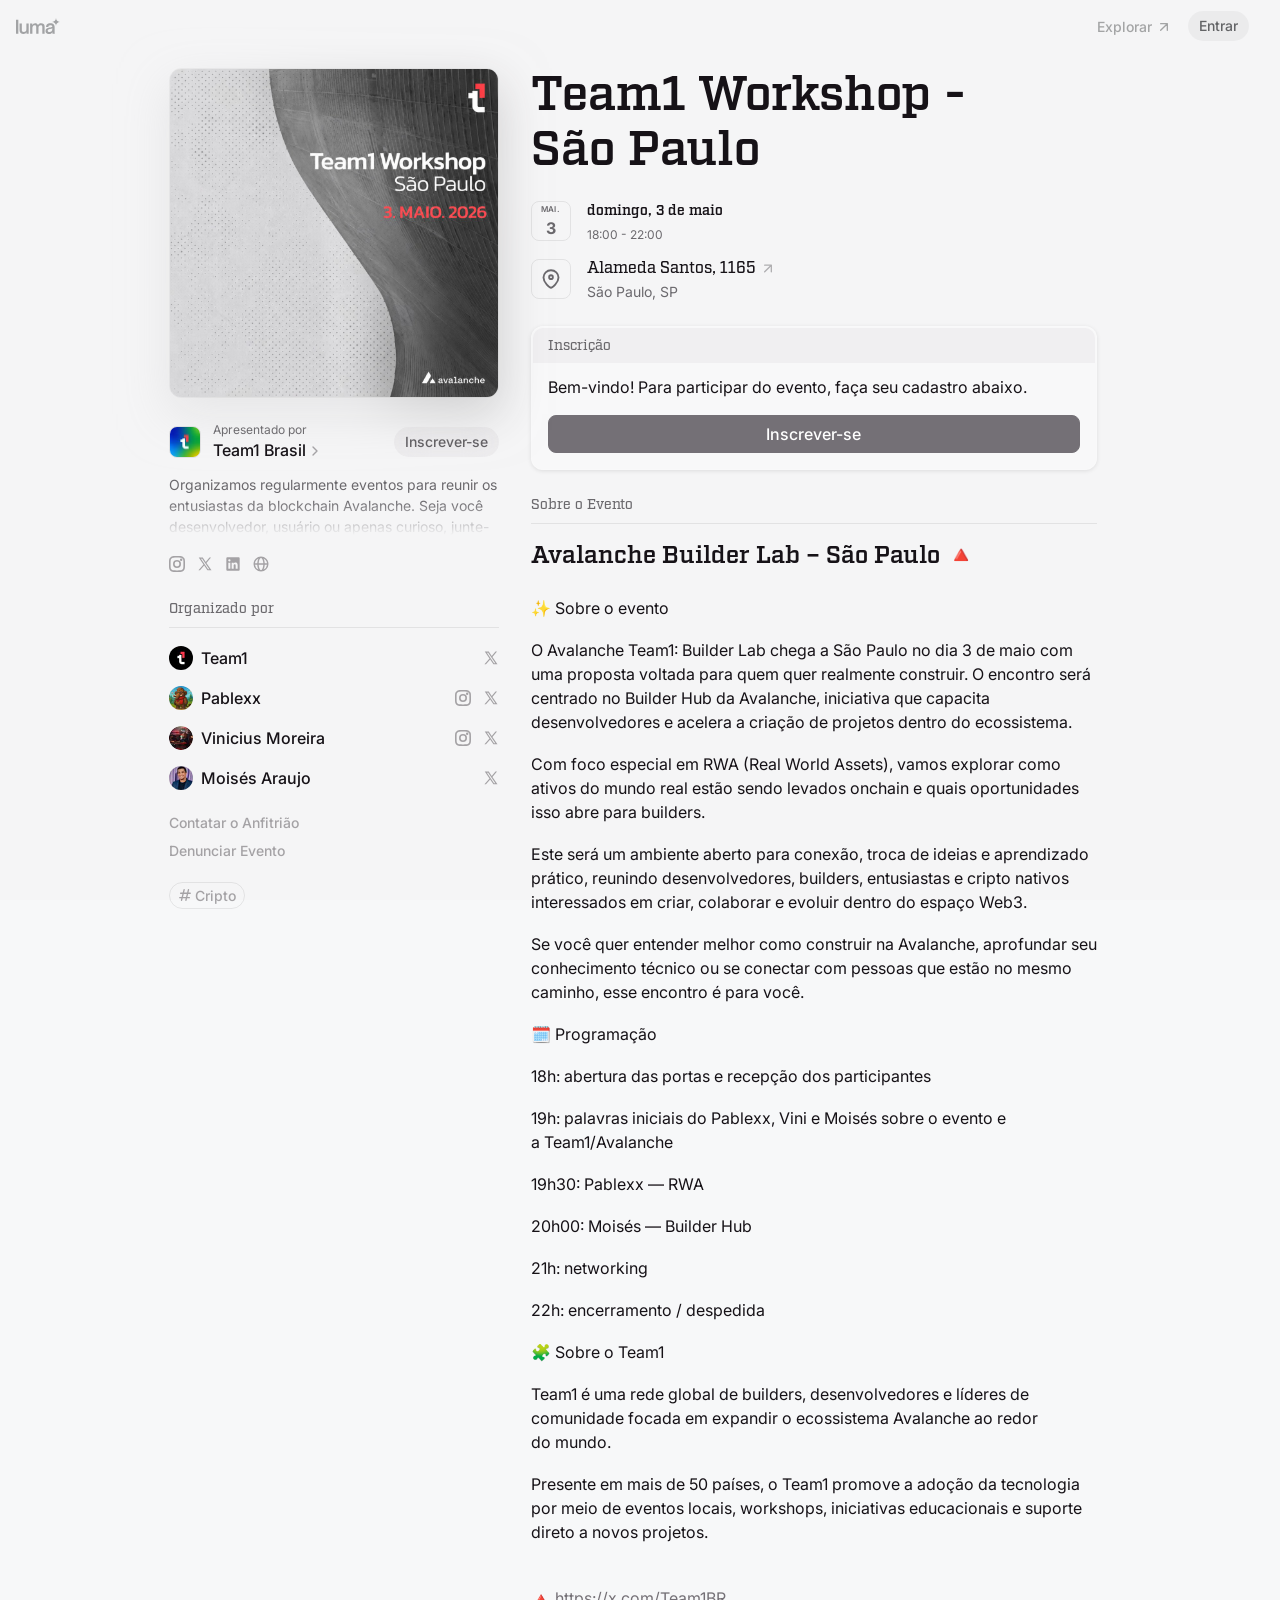
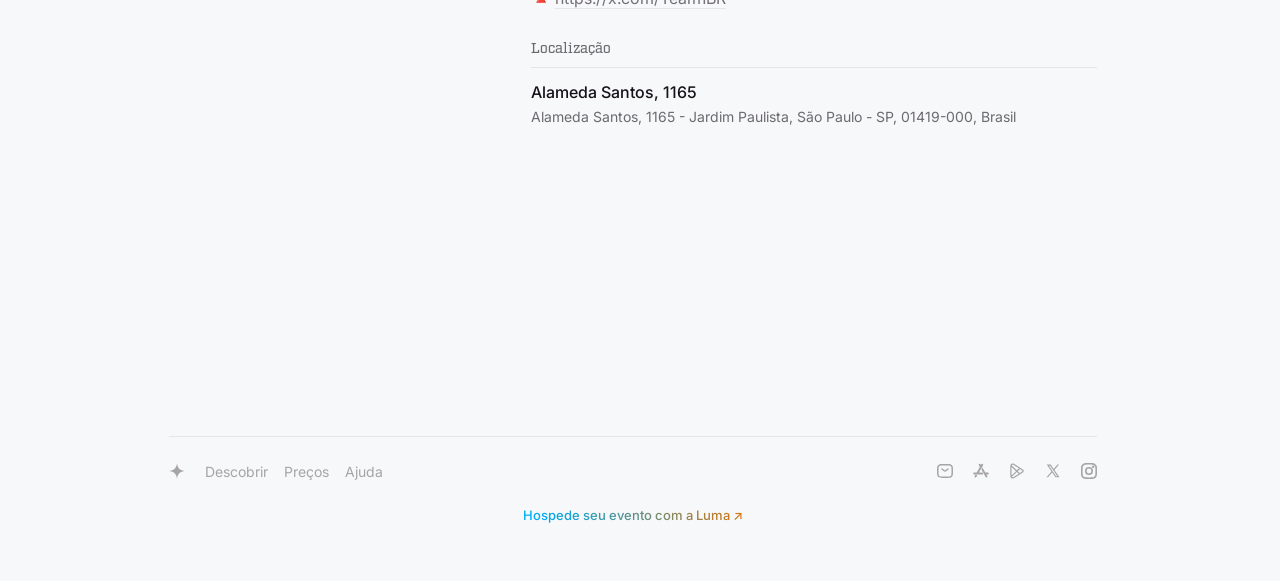
==== commit b908cde6: "feat: add event date block styling and update index.html for Team1 Workshop São Paulo 2026 - Introdu" ====
--- a/index.html
+++ b/index.html
@@ -1,144 +1,144 @@
-﻿<!DOCTYPE html><html class="theme-root" lang="pt-BR"><head>
-    <script>
-(function(){var r=document.documentElement;function s(t){window.__theme=t;r.classList.remove("dark","light");r.classList.add(t);}var q=window.matchMedia("(prefers-color-scheme: dark)");s(q.matches?"dark":"light");})();
-    </script>
-<meta charset="utf-8"/><meta name="viewport" content="width=device-width,height=device-height,initial-scale=1,maximum-scale=1,user-scalable=no,shrink-to-fit=no,viewport-fit=cover"/><link rel="shortcut icon" href="./favicon.ico"/><link rel="apple-touch-icon" href="./apple-touch-icon.png"/><title>Team1 Workshop - São Paulo · Luma</title><meta name="description" content="Avalanche Builder Lab – São Paulo 🔺
-✨ Sobre o evento
-O Avalanche Team1: Builder Lab chega a São Paulo no dia 24/04 com uma proposta voltada para quem quer…"/><meta property="og:title" content="Team1 Workshop - São Paulo · Luma"/><meta property="og:description" content="Avalanche Builder Lab – São Paulo 🔺
-✨ Sobre o evento
-O Avalanche Team1: Builder Lab chega a São Paulo no dia 24/04 com uma proposta voltada para quem quer…"/><meta property="og:type" content="article"/><meta name="twitter:card" content="summary_large_image"/><meta name="twitter:title" content="Team1 Workshop - São Paulo · Luma"/><meta name="twitter:description" content="Avalanche Builder Lab – São Paulo 🔺
-✨ Sobre o evento
-O Avalanche Team1: Builder Lab chega a São Paulo no dia 24/04 com uma proposta voltada para quem quer…"/><meta property="og:url" content="https://luma.com/achfuh94?locale=pt-BR"/><link rel="canonical" href="https://luma.com/achfuh94?locale=pt-BR"/><link rel="alternate" hrefLang="en" href="https://luma.com/achfuh94"/><link rel="alternate" hrefLang="pt" href="https://luma.com/achfuh94?locale=pt"/><meta property="og:image:width" content="560"/><meta property="og:image:height" content="560"/><meta name="image" property="og:image" content="./assets/images/team1-workshop-sao-paulo-2026.png"/><meta name="twitter:image" content="./assets/images/team1-workshop-sao-paulo-2026.png"/><meta name="apple-itunes-app" content="app-id=1546150895, app-argument=luma://event/evt-OCp5EQJqin0lJIn"/><meta name="mobile-web-app-capable" content="yes"/><script data-cfasync="false" type="application/ld+json">{"@context":"https://schema.org","@type":"Event","@id":"https://luma.com/achfuh94","name":"Team1 Workshop - São Paulo","eventAttendanceMode":"https://schema.org/OfflineEventAttendanceMode","eventStatus":"https://schema.org/EventScheduled","location":{"@type":"Place","address":{"@type":"PostalAddress","addressCountry":{"@type":"Country","name":"Brasil"},"addressLocality":"São Paulo","addressRegion":"São Paulo","streetAddress":"Alameda Santos, 1165"},"name":"Alameda Santos, 1165","geo":{"@type":"GeoCoordinates","latitude":-23.565299,"longitude":-46.6539328},"latitude":-23.565299,"longitude":-46.6539328},"image":["./assets/images/team1-workshop-sao-paulo-2026.png"],"description":"Avalanche Builder Lab – São Paulo 🔺\n✨ Sobre o evento\nO Avalanche Team1: Builder Lab chega a São Paulo no dia 24/04 com uma proposta voltada para quem quer realmente construir. O encontro será centrado no Builder Hub da Avalanche, iniciativa que capacita desenvolvedores e acelera a criação de projetos dentro do ecossistema.\nCom foco especial em RWA (Real World Assets), vamos explorar como ativos do mundo real estão sendo levados onchain e quais oportunidades isso abre para builders.\nEste será um ambiente aberto para conexão, troca de ideias e aprendizado prático, reunindo desenvolvedores, builders, entusiastas e cripto nativos interessados em criar, colaborar e evoluir dentro do espaço Web3.\nSe você quer entender melhor como construir na Avalanche, aprofundar seu conhecimento técnico ou se conectar com pessoas que estão no mesmo caminho, esse encontro é para você.\n🗓️ Programação\n18h: abertura das portas e recepção dos participantes\n19h: palavras iniciais do Pablexx, Vini e Moisés sobre o evento e a Team1/Avalanche\n19h30: Pablexx — RWA\n20h00: Moisés — Builder Hub\n21h: networking\n22h: encerramento / despedida\n🧩 Sobre o Team1\nTeam1 é uma rede global de builders, desenvolvedores e líderes de comunidade focada em expandir o ecossistema Avalanche ao redor do mundo.\nPresente em mais de 50 países, o Team1 promove a adoção da tecnologia por meio de eventos locais, workshops, iniciativas educacionais e suporte direto a novos projetos.\n\n🔺 https://x.com/Team1BR","startDate":"2026-04-24T18:00:00.000-03:00","endDate":"2026-04-24T22:00:00.000-03:00","offers":[{"@type":"Offer","url":"https://luma.com/achfuh94","name":"General Admission","price":0,"priceCurrency":"usd","availability":"https://schema.org/InStock"}],"organizer":[{"@type":"Organization","name":"Team1","url":"https://luma.com/user/usr-DrrXj8SDE9OLNi6"},{"@type":"Organization","name":"Pablexx","url":"https://luma.com/user/pablexxeth"},{"@type":"Organization","name":"Vinicius Moreira","url":"https://luma.com/user/Vini"},{"@type":"Organization","name":"Moisés Araujo","url":"https://luma.com/user/Moises"}],"performer":[{"@type":"Organization","name":"Team1","url":"https://luma.com/user/usr-DrrXj8SDE9OLNi6"},{"@type":"Organization","name":"Pablexx","url":"https://luma.com/user/pablexxeth"},{"@type":"Organization","name":"Vinicius Moreira","url":"https://luma.com/user/Vini"},{"@type":"Organization","name":"Moisés Araujo","url":"https://luma.com/user/Moises"}]}</script>    <link rel="stylesheet" href="./style.css" />
-    <link rel="preconnect" href="https://fonts.googleapis.com" />
-    <link rel="preconnect" href="https://fonts.gstatic.com" crossorigin />
-    <link href="https://fonts.googleapis.com/css2?family=Inter:wght@400;500;600;700&amp;display=swap" rel="stylesheet" />
-</head><body>
-<link rel="preload" as="image" href="./assets/images/team1-workshop-sao-paulo-2026.png" imagesrcset="./assets/images/team1-workshop-sao-paulo-2026.png 280w, ./assets/images/team1-workshop-sao-paulo-2026.png 400w, ./assets/images/team1-workshop-sao-paulo-2026.png 560w" imagesizes="(max-width: 820px) 280px, (max-width: 1000px) 300px, 400px" /><meta name="theme-color" content="#f5f5f6"/><div id="__next"><div class="jsx-114924862 jsx-2149634693 page-wrapper wide-page-wrapper"><div class="jsx-2267428885 nav-wrapper animated"><div class="jsx-2267428885 background animated"></div><nav class="jsx-2267428885 flex-center spread gap-2"><a aria-label="Luma Home" href="/" target="_self" class="lux-menu-trigger-wrapper cursor-pointer logo-wrapper"><div class="jsx-2267428885 logo flex-center animated wordmark"><svg xmlns="http://www.w3.org/2000/svg" viewBox="0 0 724 264"><path fill="currentColor" d="M38.53 260.65H.43V27.86h38.1zm86.46 2.77c-42.25 0-66.48-22.96-66.48-63V89.33h38.1v108.28c0 23.61 8.7 32.39 32.12 32.39 30.35 0 42.73-14.54 42.73-50.17v-90.5h38.1v171.33h-36.54v-29.91c-4.99 22.98-27.12 32.67-48.03 32.67m347.2-2.77H434.4V149.87c0-22.5-7.01-30.87-25.88-30.87-24.28 0-37.11 14.45-37.11 41.79v99.86h-37.79V149.87c0-21.93-7.23-30.87-24.94-30.87-31.59 0-38.05 32.96-38.05 41.79v99.86h-38.1V89.33h36.54v29.96c6.49-21.02 27.02-33.71 47.72-33.71 20.69 0 38.09 7.9 45.64 33.71 10.13-26.76 28.35-33.71 50.15-33.71 37.88 0 59.61 18.88 59.61 51.81zm76.65 2.77c-52.62 0-61.55-33.45-61.55-50.52 0-20.1 8.83-38.21 27.93-45.55 8.41-3.11 16.52-5.43 24.84-7.1 7.33-1.47 18.64-3.03 26.91-4.17l2.73-.38c14.38-2 29.67-9.21 29.67-18.62 0-16-20.51-18.39-32.74-18.39-13.87 0-23.64 3.57-27.53 10.05-3.49 6.46-3.73 7.97-4.62 13.6l-.62 4.43h-38.1l.68-5.61c1.35-11.14 3.41-19.03 6.48-24.83 10.54-20.39 31.77-30.75 63.08-30.75 26.11 0 44.63 8.23 53.26 15.94 5.31 4.6 9.1 9.84 11.89 16.46 5.84 12.36 6.32 20.63 6.32 29.4v86.43c0 8.07.78 14.97 2.31 20.5l1.76 6.35h-38.91l-.7-4.19c-.5-2.96-.67-19.75-.88-26.23-8.99 23.61-28.27 33.18-52.21 33.18m50.53-93.72c-7.97 6.11-20.47 9.6-38.62 13.23-31.27 5.78-36.54 13.06-36.54 27.22 0 12.5 10.63 20.26 27.75 20.26 33.23 0 47.41-15.48 47.41-51.77zm124.2-105.51C688.46 64.19 660 35.73 660 .62c0 35.11-28.46 63.57-63.57 63.57 35.11 0 63.57 28.46 63.57 63.57 0-35.11 28.46-63.57 63.57-63.57"></path></svg></div></a><div class="jsx-2267428885 center-and-right"><div class="jsx-2267428885"></div><div class="jsx-2267428885 right-wrapper min-width-0"><div class="time fs-sm mono-number relative"><span> </span></div><div class="jsx-9be45d97e24058ef link fs-sm fw-medium min-width-0"><a class="nowrap min-width-0" href="/discover"><span class="jsx-9be45d97e24058ef text-ellipses">Explorar</span><span class="jsx-9be45d97e24058ef icon"><svg xmlns="http://www.w3.org/2000/svg" fill="none" stroke="currentColor" stroke-linecap="round" stroke-linejoin="round" stroke-width="2" viewBox="0 0 24 24"><path d="M7 17 17 7M7 7h10v10"></path></svg></span></a></div><div class="jsx-9be45d97e24058ef"><a href="/signin" target="_self" class="btn lux-button flex-center small light solid variant-color-light round no-icon"><div class="label">Entrar</div></a></div></div></div></nav></div><div class="jsx-114924862 jsx-2149634693 page-content"><div class="jsx-3587649303 jsx-396244369 tint-root"><div class="jsx-65c223694556bb7f event-theme tinted legacy one-to-one full-page"><div class="jsx-65c223694556bb7f background"></div><div class="jsx-65c223694556bb7f background-glow"></div><div class="jsx-65c223694556bb7f background-overlay"></div><div class="jsx-65c223694556bb7f background-overlay2"></div><div class="jsx-65c223694556bb7f background-overlay3"></div><div class="jsx-65c223694556bb7f background-overlay4"></div><div class="jsx-65c223694556bb7f page-container"><div class="jsx-3083722015 event-page-content-wrapper zm-container"><div class="event-page-left"><div class="jsx-102428b8379b7b14 cover-with-glow flex-center-center"><div style="background-color:var(--opacity-light);padding-bottom:100.0%" class="jsx-bf40f23d3e10e809 img-aspect-ratio cover-image cover-image-under rectangle"><img src="./assets/images/team1-workshop-sao-paulo-2026.png" alt="Imagem de capa para Team1 Workshop - São Paulo" fetchPriority="auto" loading="eager" srcSet="./assets/images/team1-workshop-sao-paulo-2026.png 280w, ./assets/images/team1-workshop-sao-paulo-2026.png 560w, ./assets/images/team1-workshop-sao-paulo-2026.png 300w, ./assets/images/team1-workshop-sao-paulo-2026.png 600w, ./assets/images/team1-workshop-sao-paulo-2026.png 400w, ./assets/images/team1-workshop-sao-paulo-2026.png 800w" sizes="(max-width: 820px) 280px, (max-width: 1000px) 300px, 400px" class="jsx-bf40f23d3e10e809 "/></div><div class="jsx-102428b8379b7b14 cover-image-wrapper rounded-card flex-center-center"><div style="background-color:var(--opacity-light);padding-bottom:100.0%" class="jsx-bf40f23d3e10e809 img-aspect-ratio cover-image rectangle"><img src="./assets/images/team1-workshop-sao-paulo-2026.png" alt="Imagem de capa para Team1 Workshop - São Paulo" fetchPriority="auto" loading="eager" srcSet="./assets/images/team1-workshop-sao-paulo-2026.png 280w, ./assets/images/team1-workshop-sao-paulo-2026.png 560w, ./assets/images/team1-workshop-sao-paulo-2026.png 300w, ./assets/images/team1-workshop-sao-paulo-2026.png 600w, ./assets/images/team1-workshop-sao-paulo-2026.png 400w, ./assets/images/team1-workshop-sao-paulo-2026.png 800w" sizes="(max-width: 820px) 280px, (max-width: 1000px) 300px, 400px" class="jsx-bf40f23d3e10e809 "/></div></div></div><div class="event-page-desktop-only"><div class="jsx-7a336a2acfb3a522 content-card"><div class="jsx-7a336a2acfb3a522 content"><div class="jsx-da66ad346e2cad37 flex-column"><div class="jsx-da66ad346e2cad37 flex-center gap-2"><img class="square rounded" src="./assets/images/f0e8f9ee-9ee0-4eb9-b3ab-28c18753c9a2_ff7cfdc31d.png" style="border:0.5px solid var(--divider-color);border-radius:var(--border-radius)" width="32" height="32" alt="Avatar for Team1 Brasil" title="Avatar for Team1 Brasil" fetchPriority="auto" loading="lazy"/><div class="jsx-da66ad346e2cad37 flex-1 ml-1"><div class="jsx-da66ad346e2cad37 fs-xxs text-tinted reduced-line-height">Apresentado por</div><a class="title" href="/Team1Brasil_?k=c"><div class="jsx-da66ad346e2cad37 flex-center"><div class="jsx-da66ad346e2cad37 fw-medium text-ellipses">Team1 Brasil</div><svg xmlns="http://www.w3.org/2000/svg" fill="none" stroke="currentColor" stroke-linecap="round" stroke-linejoin="round" stroke-width="2" viewBox="0 0 24 24"><path d="m9 18 6-6-6-6"></path></svg></div></a></div><button class="btn lux-button flex-center small light solid variant-color-light round no-icon" type="button" data-registration-modal-open><div class="label">Inscrever-se</div></button></div><div class="jsx-da66ad346e2cad37 desc fs-sm text-tinted expandable"><div class="jsx-da66ad346e2cad37 inner animated"><div>Organizamos regularmente eventos para reunir os entusiastas da blockchain Avalanche. Seja você desenvolvedor, usuário ou apenas curioso, junte-se a nós!</div></div><button aria-label="Expandir" class="btn lux-button flex-center small light solid expand-button variant-color-light round icon-only-compact" type="button"><svg xmlns="http://www.w3.org/2000/svg" fill="none" stroke="currentColor" stroke-linecap="round" stroke-linejoin="round" stroke-width="2" viewBox="0 0 24 24"><path d="M12 5v14M19 12l-7 7-7-7"></path></svg></button></div><div class="jsx-9577fbf62c568ee1 social-links flex-center calendar-links regular"><div class="jsx-c1476e59a1b29a96 social-link regular"><a href="https://instagram.com/avaxteam1" class="lux-menu-trigger-wrapper" target="_blank" rel="nofollow noopener"><svg xmlns="http://www.w3.org/2000/svg" viewBox="0 0 16 16" class="jsx-c1476e59a1b29a96"><g fill="currentColor" fill-rule="evenodd"><path fill-rule="nonzero" d="M13.38 3.8a1.2 1.2 0 1 1-2.4 0 1.2 1.2 0 0 1 2.4 0"></path><path d="M8 12a4 4 0 1 0 0-8 4 4 0 0 0 0 8m0-1.6a2.4 2.4 0 1 0 0-4.8 2.4 2.4 0 0 0 0 4.8"></path><path d="M0 7.68c0-2.688 0-4.032.523-5.06A4.8 4.8 0 0 1 2.621.524C3.648 0 4.99 0 7.68 0h.64c2.688 0 4.032 0 5.06.523a4.8 4.8 0 0 1 2.097 2.098C16 3.648 16 4.99 16 7.68v.64c0 2.688 0 4.032-.523 5.06a4.8 4.8 0 0 1-2.098 2.097C12.352 16 11.01 16 8.32 16h-.64c-2.688 0-4.032 0-5.06-.523a4.8 4.8 0 0 1-2.097-2.098C0 12.352 0 11.01 0 8.32zM7.68 1.6h.64c1.37 0 2.302.001 3.022.06.702.057 1.06.161 1.31.289a3.2 3.2 0 0 1 1.4 1.398c.127.25.23.61.288 1.31.059.72.06 1.652.06 3.023v.64c0 1.37-.001 2.302-.06 3.022-.057.702-.161 1.06-.289 1.31a3.2 3.2 0 0 1-1.398 1.4c-.25.127-.61.23-1.31.288-.72.059-1.652.06-3.023.06h-.64c-1.37 0-2.302-.001-3.022-.06-.702-.057-1.06-.161-1.31-.289a3.2 3.2 0 0 1-1.4-1.398c-.127-.25-.23-.61-.288-1.31-.059-.72-.06-1.652-.06-3.023v-.64c0-1.37.001-2.302.06-3.022.057-.702.161-1.06.289-1.31a3.2 3.2 0 0 1 1.398-1.4c.25-.127.61-.23 1.31-.288.72-.059 1.652-.06 3.023-.06"></path></g></svg></a></div><div class="jsx-c1476e59a1b29a96 social-link regular"><a href="https://x.com/Team1BR" class="lux-menu-trigger-wrapper" target="_blank" rel="nofollow noopener"><svg xmlns="http://www.w3.org/2000/svg" viewBox="0 0 120 120" class="jsx-c1476e59a1b29a96"><path fill="currentColor" d="m108.783 107.652-38.24-55.748.066.053L105.087 12H93.565L65.478 44.522 43.174 12H12.957l35.7 52.048-.005-.005L11 107.653h11.522L53.748 71.47l24.817 36.182zM38.609 20.696l53.652 78.26h-9.13l-53.696-78.26z"></path></svg></a></div><div class="jsx-c1476e59a1b29a96 social-link regular"><a href="https://linkedin.com/company/avaxteam1" class="lux-menu-trigger-wrapper" target="_blank" rel="nofollow noopener"><svg xmlns="http://www.w3.org/2000/svg" fill="none" viewBox="0 0 16 16" class="jsx-c1476e59a1b29a96"><path fill="currentColor" d="M13.667 1.333H2.333a1 1 0 0 0-1 1v11.334a1 1 0 0 0 1 1h11.334a1 1 0 0 0 1-1V2.333a1 1 0 0 0-1-1M5.333 12.667h-2v-6h2zm-1-7.167a1.167 1.167 0 1 1 1.2-1.167 1.187 1.187 0 0 1-1.2 1.167m8.334 7.167h-2v-3.16c0-.947-.4-1.287-.92-1.287a1.16 1.16 0 0 0-1.08 1.24.4.4 0 0 0 0 .093v3.114h-2v-6H8.6v.866a2.07 2.07 0 0 1 1.8-.933c1.033 0 2.24.573 2.24 2.44z"></path></svg></a></div><div class="jsx-c1476e59a1b29a96 social-link regular"><a href="https://www.team1.network/?utm_source=luma" class="lux-menu-trigger-wrapper" target="_blank" rel="nofollow noopener"><svg xmlns="http://www.w3.org/2000/svg" viewBox="0 0 16 16" class="jsx-c1476e59a1b29a96"><path fill="currentColor" fill-rule="evenodd" d="M9.394 12.674c-.604 1.208-1.178 1.42-1.394 1.42s-.79-.212-1.394-1.42c-.491-.982-.85-2.368-.932-3.97h4.652c-.082 1.602-.44 2.988-.932 3.97m.932-5.377H5.674c.082-1.603.44-2.989.932-3.971C7.21 2.118 7.784 1.906 8 1.906s.79.212 1.394 1.42c.491.982.85 2.368.932 3.97m1.408 1.406c-.09 1.915-.538 3.622-1.21 4.846a6.1 6.1 0 0 0 3.53-4.846zm2.32-1.406h-2.32c-.09-1.915-.538-3.622-1.21-4.845a6.1 6.1 0 0 1 3.53 4.845m-9.788 0c.09-1.915.538-3.622 1.21-4.845a6.1 6.1 0 0 0-3.53 4.845zm-2.32 1.406a6.1 6.1 0 0 0 3.53 4.846c-.672-1.224-1.12-2.93-1.21-4.846zM15.5 8a7.5 7.5 0 1 0-15 0 7.5 7.5 0 0 0 15 0"></path></svg></a></div></div></div></div></div><div class="jsx-7a336a2acfb3a522 content-card"><div class="jsx-7a336a2acfb3a522 card-title flex-center gap-2 spread"><div class="jsx-7a336a2acfb3a522 title-label text-tinted fs-sm">Organizado por</div></div><div class="jsx-7a336a2acfb3a522 content"><div class="jsx-1ec5dbfac506f7c2 flex-column hosts gap-25"><div class="jsx-1ec5dbfac506f7c2 flex-center gap-2"><a class="lux-menu-trigger-wrapper flex-center host-row gap-2 flex-1 hover-brand-link" href="/user/usr-DrrXj8SDE9OLNi6"><div class="jsx-553358086 avatar-wrapper small"><div style="background-image:url(&quot;./assets/images/ab5aff5f-f5f8-4e98-8227-dfb4d41bf658_51418f124b.png&quot;)" class="jsx-553358086 avatar"></div><div style="background-color:var(--orange);transform:scale(0)" class="jsx-5191f4da6f3e0a15 online-indicator animated"></div></div><div class="jsx-1ec5dbfac506f7c2 min-width-0"><div class="jsx-1ec5dbfac506f7c2 fw-medium text-ellipses">Team1</div></div></a><div class="jsx-9577fbf62c568ee1 social-links flex-center regular"><div class="jsx-c1476e59a1b29a96 social-link regular"><a href="https://x.com/AvaxTeam1" class="lux-menu-trigger-wrapper" target="_blank" rel="nofollow noopener"><svg xmlns="http://www.w3.org/2000/svg" viewBox="0 0 120 120" class="jsx-c1476e59a1b29a96"><path fill="currentColor" d="m108.783 107.652-38.24-55.748.066.053L105.087 12H93.565L65.478 44.522 43.174 12H12.957l35.7 52.048-.005-.005L11 107.653h11.522L53.748 71.47l24.817 36.182zM38.609 20.696l53.652 78.26h-9.13l-53.696-78.26z"></path></svg></a></div></div></div><div class="jsx-1ec5dbfac506f7c2 flex-center gap-2"><a class="lux-menu-trigger-wrapper flex-center host-row gap-2 flex-1 hover-brand-link" href="/user/pablexxeth"><div class="jsx-553358086 avatar-wrapper small"><div style="background-image:url(&quot;./assets/images/f116b69a-7dd1-41db-bcd6-272764574d91_b4f41a0c68.jpg&quot;)" class="jsx-553358086 avatar"></div><div style="background-color:var(--orange);transform:scale(0)" class="jsx-5191f4da6f3e0a15 online-indicator animated"></div></div><div class="jsx-1ec5dbfac506f7c2 min-width-0"><div class="jsx-1ec5dbfac506f7c2 fw-medium text-ellipses">Pablexx</div></div></a><div class="jsx-9577fbf62c568ee1 social-links flex-center regular"><div class="jsx-c1476e59a1b29a96 social-link regular"><a href="https://instagram.com/peu_luis" class="lux-menu-trigger-wrapper" target="_blank" rel="nofollow noopener"><svg xmlns="http://www.w3.org/2000/svg" viewBox="0 0 16 16" class="jsx-c1476e59a1b29a96"><g fill="currentColor" fill-rule="evenodd"><path fill-rule="nonzero" d="M13.38 3.8a1.2 1.2 0 1 1-2.4 0 1.2 1.2 0 0 1 2.4 0"></path><path d="M8 12a4 4 0 1 0 0-8 4 4 0 0 0 0 8m0-1.6a2.4 2.4 0 1 0 0-4.8 2.4 2.4 0 0 0 0 4.8"></path><path d="M0 7.68c0-2.688 0-4.032.523-5.06A4.8 4.8 0 0 1 2.621.524C3.648 0 4.99 0 7.68 0h.64c2.688 0 4.032 0 5.06.523a4.8 4.8 0 0 1 2.097 2.098C16 3.648 16 4.99 16 7.68v.64c0 2.688 0 4.032-.523 5.06a4.8 4.8 0 0 1-2.098 2.097C12.352 16 11.01 16 8.32 16h-.64c-2.688 0-4.032 0-5.06-.523a4.8 4.8 0 0 1-2.097-2.098C0 12.352 0 11.01 0 8.32zM7.68 1.6h.64c1.37 0 2.302.001 3.022.06.702.057 1.06.161 1.31.289a3.2 3.2 0 0 1 1.4 1.398c.127.25.23.61.288 1.31.059.72.06 1.652.06 3.023v.64c0 1.37-.001 2.302-.06 3.022-.057.702-.161 1.06-.289 1.31a3.2 3.2 0 0 1-1.398 1.4c-.25.127-.61.23-1.31.288-.72.059-1.652.06-3.023.06h-.64c-1.37 0-2.302-.001-3.022-.06-.702-.057-1.06-.161-1.31-.289a3.2 3.2 0 0 1-1.4-1.398c-.127-.25-.23-.61-.288-1.31-.059-.72-.06-1.652-.06-3.023v-.64c0-1.37.001-2.302.06-3.022.057-.702.161-1.06.289-1.31a3.2 3.2 0 0 1 1.398-1.4c.25-.127.61-.23 1.31-.288.72-.059 1.652-.06 3.023-.06"></path></g></svg></a></div><div class="jsx-c1476e59a1b29a96 social-link regular"><a href="https://x.com/pablexxeth" class="lux-menu-trigger-wrapper" target="_blank" rel="nofollow noopener"><svg xmlns="http://www.w3.org/2000/svg" viewBox="0 0 120 120" class="jsx-c1476e59a1b29a96"><path fill="currentColor" d="m108.783 107.652-38.24-55.748.066.053L105.087 12H93.565L65.478 44.522 43.174 12H12.957l35.7 52.048-.005-.005L11 107.653h11.522L53.748 71.47l24.817 36.182zM38.609 20.696l53.652 78.26h-9.13l-53.696-78.26z"></path></svg></a></div></div></div><div class="jsx-1ec5dbfac506f7c2 flex-center gap-2"><a class="lux-menu-trigger-wrapper flex-center host-row gap-2 flex-1 hover-brand-link" href="/user/Vini"><div class="jsx-553358086 avatar-wrapper small"><div style="background-image:url(&quot;./assets/images/a091804f-ebc2-440d-8029-325dcee1aef7_9dd1d37468.jpg&quot;)" class="jsx-553358086 avatar"></div><div style="background-color:var(--orange);transform:scale(0)" class="jsx-5191f4da6f3e0a15 online-indicator animated"></div></div><div class="jsx-1ec5dbfac506f7c2 min-width-0"><div class="jsx-1ec5dbfac506f7c2 fw-medium text-ellipses">Vinicius Moreira</div></div></a><div class="jsx-9577fbf62c568ee1 social-links flex-center regular"><div class="jsx-c1476e59a1b29a96 social-link regular"><a href="https://instagram.com/nerd_FT" class="lux-menu-trigger-wrapper" target="_blank" rel="nofollow noopener"><svg xmlns="http://www.w3.org/2000/svg" viewBox="0 0 16 16" class="jsx-c1476e59a1b29a96"><g fill="currentColor" fill-rule="evenodd"><path fill-rule="nonzero" d="M13.38 3.8a1.2 1.2 0 1 1-2.4 0 1.2 1.2 0 0 1 2.4 0"></path><path d="M8 12a4 4 0 1 0 0-8 4 4 0 0 0 0 8m0-1.6a2.4 2.4 0 1 0 0-4.8 2.4 2.4 0 0 0 0 4.8"></path><path d="M0 7.68c0-2.688 0-4.032.523-5.06A4.8 4.8 0 0 1 2.621.524C3.648 0 4.99 0 7.68 0h.64c2.688 0 4.032 0 5.06.523a4.8 4.8 0 0 1 2.097 2.098C16 3.648 16 4.99 16 7.68v.64c0 2.688 0 4.032-.523 5.06a4.8 4.8 0 0 1-2.098 2.097C12.352 16 11.01 16 8.32 16h-.64c-2.688 0-4.032 0-5.06-.523a4.8 4.8 0 0 1-2.097-2.098C0 12.352 0 11.01 0 8.32zM7.68 1.6h.64c1.37 0 2.302.001 3.022.06.702.057 1.06.161 1.31.289a3.2 3.2 0 0 1 1.4 1.398c.127.25.23.61.288 1.31.059.72.06 1.652.06 3.023v.64c0 1.37-.001 2.302-.06 3.022-.057.702-.161 1.06-.289 1.31a3.2 3.2 0 0 1-1.398 1.4c-.25.127-.61.23-1.31.288-.72.059-1.652.06-3.023.06h-.64c-1.37 0-2.302-.001-3.022-.06-.702-.057-1.06-.161-1.31-.289a3.2 3.2 0 0 1-1.4-1.398c-.127-.25-.23-.61-.288-1.31-.059-.72-.06-1.652-.06-3.023v-.64c0-1.37.001-2.302.06-3.022.057-.702.161-1.06.289-1.31a3.2 3.2 0 0 1 1.398-1.4c.25-.127.61-.23 1.31-.288.72-.059 1.652-.06 3.023-.06"></path></g></svg></a></div><div class="jsx-c1476e59a1b29a96 social-link regular"><a href="https://x.com/Nerd_FT" class="lux-menu-trigger-wrapper" target="_blank" rel="nofollow noopener"><svg xmlns="http://www.w3.org/2000/svg" viewBox="0 0 120 120" class="jsx-c1476e59a1b29a96"><path fill="currentColor" d="m108.783 107.652-38.24-55.748.066.053L105.087 12H93.565L65.478 44.522 43.174 12H12.957l35.7 52.048-.005-.005L11 107.653h11.522L53.748 71.47l24.817 36.182zM38.609 20.696l53.652 78.26h-9.13l-53.696-78.26z"></path></svg></a></div></div></div><div class="jsx-1ec5dbfac506f7c2 flex-center gap-2"><a class="lux-menu-trigger-wrapper flex-center host-row gap-2 flex-1 hover-brand-link" href="/user/Moises"><div class="jsx-553358086 avatar-wrapper small"><div style="background-image:url(&quot;./assets/images/9f9bfab6-866f-4950-b166-2de544eaac21_fc41b9ac20.jpg&quot;)" class="jsx-553358086 avatar"></div><div style="background-color:var(--orange);transform:scale(0)" class="jsx-5191f4da6f3e0a15 online-indicator animated"></div></div><div class="jsx-1ec5dbfac506f7c2 min-width-0"><div class="jsx-1ec5dbfac506f7c2 fw-medium text-ellipses">Moisés Araujo</div></div></a><div class="jsx-9577fbf62c568ee1 social-links flex-center regular"><div class="jsx-c1476e59a1b29a96 social-link regular"><a href="https://x.com/Devmos" class="lux-menu-trigger-wrapper" target="_blank" rel="nofollow noopener"><svg xmlns="http://www.w3.org/2000/svg" viewBox="0 0 120 120" class="jsx-c1476e59a1b29a96"><path fill="currentColor" d="m108.783 107.652-38.24-55.748.066.053L105.087 12H93.565L65.478 44.522 43.174 12H12.957l35.7 52.048-.005-.005L11 107.653h11.522L53.748 71.47l24.817 36.182zM38.609 20.696l53.652 78.26h-9.13l-53.696-78.26z"></path></svg></a></div></div></div></div></div></div><div class="jsx-7c512a2b35d5f664 flex-column"><button class="btn lux-button flex-center small secondary link variant-color-secondary no-icon" type="button"><div class="label">Contatar o Anfitrião</div></button><button class="btn lux-button flex-center small secondary link variant-color-secondary no-icon" type="button"><div class="label">Denunciar Evento</div></button></div><div class="jsx-68b656804b0d7594 event-categories flex-wrap"><a class="" href="/crypto"><div class="jsx-117a5489c0d2d6e0 category flex-center fs-sm fw-medium animated interactive"><div class="jsx-117a5489c0d2d6e0 svg-sm"><svg xmlns="http://www.w3.org/2000/svg" viewBox="0 0 16 16"><path fill="currentColor" fill-rule="evenodd" d="M7.182 1.273a.75.75 0 0 1 .546.91L6.96 5.25h3.453l.858-3.432a.75.75 0 0 1 1.456.364L11.96 5.25H14a.75.75 0 0 1 0 1.5h-2.414l-.875 3.5H13a.75.75 0 0 1 0 1.5h-2.664l-.608 2.432a.75.75 0 0 1-1.456-.364l.517-2.068H5.336l-.608 2.432a.75.75 0 0 1-1.456-.364l.517-2.068H2a.75.75 0 0 1 0-1.5h2.164l.875-3.5H3a.75.75 0 0 1 0-1.5h2.414l.858-3.432a.75.75 0 0 1 .91-.545m1.982 8.977.875-3.5H6.586l-.875 3.5z"></path></svg></div><div class="jsx-117a5489c0d2d6e0">Cripto</div></div></a></div></div></div><div class="event-page-right flex-1"><div class="jsx-1013196638 top-wrapper flex-column gap-2"><div class="jsx-1013196638 top-card-content"><div class="jsx-1013196638 flex-start spread gap-2 title-wrapper"><div class="jsx-1013196638 min-width-0"><h1 class="jsx-1013196638 title text-primary mb-0">Team1 Workshop - São Paulo</h1></div></div><div class="jsx-2737023590 hosts"><a class="" href="/Team1Brasil_?k=c"><div class="jsx-2737023590 flex-center text-tinted min-width-0"><div class="jsx-1566675046 avatar-wrapper square small mr-2"><div style="background-image:url(&quot;./assets/images/f0e8f9ee-9ee0-4eb9-b3ab-28c18753c9a2_9af12621c1.png&quot;)" class="jsx-1566675046 avatar"></div><div style="background-color:var(--orange);transform:scale(0)" class="jsx-5191f4da6f3e0a15 online-indicator animated"></div></div><div class="jsx-2431231466 text-ellipses">Team1 Brasil</div><div class="jsx-2737023590 chevron animated ml-05"><svg xmlns="http://www.w3.org/2000/svg" fill="none" stroke="currentColor" stroke-linecap="round" stroke-linejoin="round" stroke-width="2" viewBox="0 0 24 24"><path d="m9 18 6-6-6-6"></path></svg></div></div></a></div><div class="jsx-1013196638 meta flex-column flex-start"><div class="jsx-24a6e3efa1c3922 row-container rounded-squircle"><div class="jsx-2617571978 shimmer-wrapper"><div class="jsx-1495277938 icon-row flex-center gap-3"><div class="jsx-1495277938 icon-container flex-center-center rounded overflow-hidden flex-shrink-0"><div class="jsx-2617571978 calendar-card full-height"><div class="jsx-2617571978 month"></div><div class="jsx-2617571978 flex-center-center"><div class="jsx-2617571978 day shimmer"></div></div></div></div><div class="jsx-1495277938 flex-1"><div class="jsx-1495277938 title text-ellipses"><div class="jsx-2617571978 shimmer title"></div></div><div class="jsx-1495277938 desc text-ellipses"><div class="jsx-2617571978 shimmer desc"></div></div></div></div></div></div><a href="https://www.google.com/maps/search/?api=1&amp;query=Alameda%20Santos%2C%201165&amp;query_place_id=ChIJt4_3NsZZzpQRdFSZGlv9xMg" class="row-container" target="_blank" rel="nofollow noopener"><div class="jsx-1495277938 icon-row flex-center gap-3 location-row"><div class="jsx-1495277938 icon-container flex-center-center rounded overflow-hidden flex-shrink-0"><svg xmlns="http://www.w3.org/2000/svg" viewBox="0 0 16 16"><g fill="none" fill-rule="evenodd" stroke="currentColor" stroke-linecap="round" stroke-linejoin="round" stroke-width="1.5"><path d="M2 6.854C2 11.02 7.04 15 8 15s6-3.98 6-8.146C14 3.621 11.314 1 8 1S2 3.62 2 6.854"></path><path d="M9.5 6.5a1.5 1.5 0 1 1-3 0 1.5 1.5 0 0 1 3 0"></path></g></svg></div><div class="jsx-1495277938 flex-1"><div class="jsx-1495277938 title text-ellipses"><div class="jsx-716bec2817eb1288 flex-center gap-1"><div class="jsx-716bec2817eb1288 text-ellipses">Alameda Santos, 1165</div><div class="jsx-716bec2817eb1288 icon text-tinted animated"><svg xmlns="http://www.w3.org/2000/svg" fill="none" stroke="currentColor" stroke-linecap="round" stroke-linejoin="round" stroke-width="2" viewBox="0 0 24 24"><path d="M7 17 17 7M7 7h10v10"></path></svg></div></div></div><div class="jsx-1495277938 desc text-ellipses">São Paulo, SP</div></div></div></a></div></div></div><div class="jsx-fa675b9a59c2fdd9 base-11-card rounded-card"><div class="jsx-ebc17e4706cf462a header"><div class="jsx-a76e40116a177307 title-label text-tinted fs-sm">Inscrição</div></div><div class="inner"><div class="jsx-5b96bbb25927e633"><div class="jsx-5b96bbb25927e633 flex-column content"><div class="jsx-5b384f005caa455a info-rows flex-column one"><div class="jsx-920915732 flex-start info-row"><div class="jsx-920915732 icon rounded standard flex-center-center"><svg xmlns="http://www.w3.org/2000/svg" viewBox="0 0 16 16"><path fill="currentColor" fill-rule="evenodd" d="M6.188 1.5a1 1 0 0 0-2 0v2.037a.75.75 0 0 1-1.156-.63v-.802c-.725.117-1.246.336-1.653.742C.5 3.727.5 5.14.5 7.97v1.593c0 2.829 0 4.243.879 5.122.878.879 2.293.879 5.121.879h3c2.828 0 4.243 0 5.121-.88.879-.878.879-2.292.879-5.12V7.969c0-2.829 0-4.243-.879-5.122-.525-.525-1.243-.736-2.34-.821V1.5a1 1 0 1 0-2 0v2.195A.75.75 0 0 1 9.25 3v-.938q0-.047.006-.093H6.188zM5.25 7.813a.75.75 0 1 1-1.5 0 .75.75 0 0 1 1.5 0m0 3.5a.75.75 0 1 1-1.5 0 .75.75 0 0 1 1.5 0M8 8.563a.75.75 0 1 0 0-1.5.75.75 0 0 0 0 1.5m.75 2.75a.75.75 0 1 1-1.5 0 .75.75 0 0 1 1.5 0m2.75-2.75a.75.75 0 1 0 0-1.5.75.75 0 0 0 0 1.5m.75 2.75a.75.75 0 1 1-1.5 0 .75.75 0 0 1 1.5 0"></path></svg></div><div class="jsx-920915732"><div class="jsx-920915732 title">Evento Passado</div></div></div></div><div class="jsx-4fc9988e16909c6d message">Bem-vindo! Para participar do evento, faça seu cadastro abaixo. </div><div class="jsx-5b96bbb25927e633 mt-1 flex-column content"><div class="jsx-5b96bbb25927e633 cta-wrapper"><div class="jsx-5b96bbb25927e633 cta flex-center gap-2 mb-1"><button class="btn lux-button flex-center medium primary solid variant-color-primary full-width no-icon" type="button" data-registration-modal-open><div class="label">Inscrever-se</div></button></div><div class="lux-collapse reg-card-footer" inert="" style="overflow:hidden;filter:opacity(0);height:0px"></div><div class="lux-collapse reg-card-footer" inert="" style="overflow:hidden;filter:opacity(0);height:0px"><div class="footer-content text-tinted"><svg xmlns="http://www.w3.org/2000/svg" viewBox="0 0 80 80"><path fill="currentColor" d="M63.984 40.75 40 55.25l-24-14.5L40 0zM40 59.906l-24-14.5L40 80l24-34.594z"></path></svg><div>Você será solicitado a verificar a propriedade do token com sua carteira<!-- -->.</div></div></div></div></div></div></div></div></div><div class="jsx-7a336a2acfb3a522 content-card pb-1 event-about-card"><div class="jsx-7a336a2acfb3a522 card-title flex-center gap-2 spread"><div class="jsx-7a336a2acfb3a522 title-label text-tinted fs-sm">Sobre o Evento</div></div><div class="jsx-7a336a2acfb3a522 content"><div class="spark-content" dir="auto"><h1>​<!-- -->Avalanche Builder Lab – São Paulo 🔺</h1><p class="">​<!-- -->✨ Sobre o evento</p><p class="">​<!-- -->O Avalanche Team1: Builder Lab chega a São Paulo no dia 24/04 com uma proposta voltada para quem quer realmente construir. O encontro será centrado no Builder Hub da Avalanche, iniciativa que capacita desenvolvedores e acelera a criação de projetos dentro do ecossistema.</p><p class="">​<!-- -->Com foco especial em RWA (Real World Assets), vamos explorar como ativos do mundo real estão sendo levados onchain e quais oportunidades isso abre para builders.</p><p class="">​<!-- -->Este será um ambiente aberto para conexão, troca de ideias e aprendizado prático, reunindo desenvolvedores, builders, entusiastas e cripto nativos interessados em criar, colaborar e evoluir dentro do espaço Web3.</p><p class="">​<!-- -->Se você quer entender melhor como construir na Avalanche, aprofundar seu conhecimento técnico ou se conectar com pessoas que estão no mesmo caminho, esse encontro é para você.</p><p class="">​<!-- -->🗓️ Programação</p><p class="">​<!-- -->18h: abertura das portas e recepção dos participantes</p><p class="">​<!-- -->19h: palavras iniciais do Pablexx, Vini e Moisés sobre o evento e a Team1/Avalanche</p><p class="">​<!-- -->19h30: Pablexx — RWA</p><p class="">​<!-- -->20h00: Moisés — Builder Hub</p><p class="">​<!-- -->21h: networking</p><p class="">​<!-- -->22h: encerramento / despedida</p><p class="">​<!-- -->🧩 Sobre o Team1</p><p class="">​<!-- -->Team1 é uma rede global de builders, desenvolvedores e líderes de comunidade focada em expandir o ecossistema Avalanche ao redor do mundo.</p><p class="">​<!-- -->Presente em mais de 50 países, o Team1 promove a adoção da tecnologia por meio de eventos locais, workshops, iniciativas educacionais e suporte direto a novos projetos.</p><p class="empty">​</p><p class="">​<!-- -->🔺 <a href="https://x.com/Team1BR?utm_source=luma" target="_blank" rel="nofollow noopener">https://x.com/Team1BR</a></p></div></div></div><div class="jsx-7a336a2acfb3a522 content-card"><div class="jsx-7a336a2acfb3a522 card-title flex-center gap-2 spread"><div class="jsx-7a336a2acfb3a522 title-label text-tinted fs-sm">Localização</div></div><div class="jsx-7a336a2acfb3a522 content"><div class="jsx-bc498e5f7dced08b info"><div class="cursor-copy jsx-bc498e5f7dced08b"><div class="jsx-bc498e5f7dced08b fw-medium">Alameda Santos, 1165</div><div class="jsx-bc498e5f7dced08b text-tinted fs-sm mt-05">Alameda Santos, 1165 - Jardim Paulista, São Paulo - SP, 01419-000, Brasil</div></div></div><div class="jsx-bc498e5f7dced08b gmaps"><a tabindex="-1" href="https://www.google.com/maps/search/?api=1&amp;query=-23.565299%2C-46.6539328&amp;query_place_id=ChIJt4_3NsZZzpQRdFSZGlv9xMg" class="rounded overflow-hidden block" aria-label="Ver no Google Maps" target="_blank" rel="nofollow noopener"><iframe src="https://www.google.com/maps/embed/v1/place?center=-23.565299%2C-46.6539328&amp;key=AIzaSyBWXw8n-klg9XKfPfOFOYXGdtC5hoQZSQc&amp;q=place_id%3AChIJt4_3NsZZzpQRdFSZGlv9xMg&amp;zoom=13" tabindex="-1" loading="lazy" style="width:100%;border:none;height:199px;display:flex;pointer-events:none" class="adaptive-inverted-filter" referrerPolicy="no-referrer-when-downgrade"></iframe></a></div></div></div><div class="event-page-mobile-only"><div class="jsx-7a336a2acfb3a522 content-card"><div class="jsx-7a336a2acfb3a522 content"><div class="jsx-da66ad346e2cad37 flex-column"><div class="jsx-da66ad346e2cad37 flex-center gap-2"><img class="square rounded" src="./assets/images/f0e8f9ee-9ee0-4eb9-b3ab-28c18753c9a2_ff7cfdc31d.png" style="border:0.5px solid var(--divider-color);border-radius:var(--border-radius)" width="32" height="32" alt="Avatar for Team1 Brasil" title="Avatar for Team1 Brasil" fetchPriority="auto" loading="lazy"/><div class="jsx-da66ad346e2cad37 flex-1 ml-1"><div class="jsx-da66ad346e2cad37 fs-xxs text-tinted reduced-line-height">Apresentado por</div><a class="title" href="/Team1Brasil_?k=c"><div class="jsx-da66ad346e2cad37 flex-center"><div class="jsx-da66ad346e2cad37 fw-medium text-ellipses">Team1 Brasil</div><svg xmlns="http://www.w3.org/2000/svg" fill="none" stroke="currentColor" stroke-linecap="round" stroke-linejoin="round" stroke-width="2" viewBox="0 0 24 24"><path d="m9 18 6-6-6-6"></path></svg></div></a></div><button class="btn lux-button flex-center small light solid variant-color-light round no-icon" type="button" data-registration-modal-open><div class="label">Inscrever-se</div></button></div><div class="jsx-da66ad346e2cad37 desc fs-sm text-tinted expandable"><div class="jsx-da66ad346e2cad37 inner animated"><div>Organizamos regularmente eventos para reunir os entusiastas da blockchain Avalanche. Seja você desenvolvedor, usuário ou apenas curioso, junte-se a nós!</div></div><button aria-label="Expandir" class="btn lux-button flex-center small light solid expand-button variant-color-light round icon-only-compact" type="button"><svg xmlns="http://www.w3.org/2000/svg" fill="none" stroke="currentColor" stroke-linecap="round" stroke-linejoin="round" stroke-width="2" viewBox="0 0 24 24"><path d="M12 5v14M19 12l-7 7-7-7"></path></svg></button></div><div class="jsx-9577fbf62c568ee1 social-links flex-center calendar-links regular"><div class="jsx-c1476e59a1b29a96 social-link regular"><a href="https://instagram.com/avaxteam1" class="lux-menu-trigger-wrapper" target="_blank" rel="nofollow noopener"><svg xmlns="http://www.w3.org/2000/svg" viewBox="0 0 16 16" class="jsx-c1476e59a1b29a96"><g fill="currentColor" fill-rule="evenodd"><path fill-rule="nonzero" d="M13.38 3.8a1.2 1.2 0 1 1-2.4 0 1.2 1.2 0 0 1 2.4 0"></path><path d="M8 12a4 4 0 1 0 0-8 4 4 0 0 0 0 8m0-1.6a2.4 2.4 0 1 0 0-4.8 2.4 2.4 0 0 0 0 4.8"></path><path d="M0 7.68c0-2.688 0-4.032.523-5.06A4.8 4.8 0 0 1 2.621.524C3.648 0 4.99 0 7.68 0h.64c2.688 0 4.032 0 5.06.523a4.8 4.8 0 0 1 2.097 2.098C16 3.648 16 4.99 16 7.68v.64c0 2.688 0 4.032-.523 5.06a4.8 4.8 0 0 1-2.098 2.097C12.352 16 11.01 16 8.32 16h-.64c-2.688 0-4.032 0-5.06-.523a4.8 4.8 0 0 1-2.097-2.098C0 12.352 0 11.01 0 8.32zM7.68 1.6h.64c1.37 0 2.302.001 3.022.06.702.057 1.06.161 1.31.289a3.2 3.2 0 0 1 1.4 1.398c.127.25.23.61.288 1.31.059.72.06 1.652.06 3.023v.64c0 1.37-.001 2.302-.06 3.022-.057.702-.161 1.06-.289 1.31a3.2 3.2 0 0 1-1.398 1.4c-.25.127-.61.23-1.31.288-.72.059-1.652.06-3.023.06h-.64c-1.37 0-2.302-.001-3.022-.06-.702-.057-1.06-.161-1.31-.289a3.2 3.2 0 0 1-1.4-1.398c-.127-.25-.23-.61-.288-1.31-.059-.72-.06-1.652-.06-3.023v-.64c0-1.37.001-2.302.06-3.022.057-.702.161-1.06.289-1.31a3.2 3.2 0 0 1 1.398-1.4c.25-.127.61-.23 1.31-.288.72-.059 1.652-.06 3.023-.06"></path></g></svg></a></div><div class="jsx-c1476e59a1b29a96 social-link regular"><a href="https://x.com/Team1BR" class="lux-menu-trigger-wrapper" target="_blank" rel="nofollow noopener"><svg xmlns="http://www.w3.org/2000/svg" viewBox="0 0 120 120" class="jsx-c1476e59a1b29a96"><path fill="currentColor" d="m108.783 107.652-38.24-55.748.066.053L105.087 12H93.565L65.478 44.522 43.174 12H12.957l35.7 52.048-.005-.005L11 107.653h11.522L53.748 71.47l24.817 36.182zM38.609 20.696l53.652 78.26h-9.13l-53.696-78.26z"></path></svg></a></div><div class="jsx-c1476e59a1b29a96 social-link regular"><a href="https://linkedin.com/company/avaxteam1" class="lux-menu-trigger-wrapper" target="_blank" rel="nofollow noopener"><svg xmlns="http://www.w3.org/2000/svg" fill="none" viewBox="0 0 16 16" class="jsx-c1476e59a1b29a96"><path fill="currentColor" d="M13.667 1.333H2.333a1 1 0 0 0-1 1v11.334a1 1 0 0 0 1 1h11.334a1 1 0 0 0 1-1V2.333a1 1 0 0 0-1-1M5.333 12.667h-2v-6h2zm-1-7.167a1.167 1.167 0 1 1 1.2-1.167 1.187 1.187 0 0 1-1.2 1.167m8.334 7.167h-2v-3.16c0-.947-.4-1.287-.92-1.287a1.16 1.16 0 0 0-1.08 1.24.4.4 0 0 0 0 .093v3.114h-2v-6H8.6v.866a2.07 2.07 0 0 1 1.8-.933c1.033 0 2.24.573 2.24 2.44z"></path></svg></a></div><div class="jsx-c1476e59a1b29a96 social-link regular"><a href="https://www.team1.network/?utm_source=luma" class="lux-menu-trigger-wrapper" target="_blank" rel="nofollow noopener"><svg xmlns="http://www.w3.org/2000/svg" viewBox="0 0 16 16" class="jsx-c1476e59a1b29a96"><path fill="currentColor" fill-rule="evenodd" d="M9.394 12.674c-.604 1.208-1.178 1.42-1.394 1.42s-.79-.212-1.394-1.42c-.491-.982-.85-2.368-.932-3.97h4.652c-.082 1.602-.44 2.988-.932 3.97m.932-5.377H5.674c.082-1.603.44-2.989.932-3.971C7.21 2.118 7.784 1.906 8 1.906s.79.212 1.394 1.42c.491.982.85 2.368.932 3.97m1.408 1.406c-.09 1.915-.538 3.622-1.21 4.846a6.1 6.1 0 0 0 3.53-4.846zm2.32-1.406h-2.32c-.09-1.915-.538-3.622-1.21-4.845a6.1 6.1 0 0 1 3.53 4.845m-9.788 0c.09-1.915.538-3.622 1.21-4.845a6.1 6.1 0 0 0-3.53 4.845zm-2.32 1.406a6.1 6.1 0 0 0 3.53 4.846c-.672-1.224-1.12-2.93-1.21-4.846zM15.5 8a7.5 7.5 0 1 0-15 0 7.5 7.5 0 0 0 15 0"></path></svg></a></div></div></div></div></div><div class="jsx-7a336a2acfb3a522 content-card"><div class="jsx-7a336a2acfb3a522 card-title flex-center gap-2 spread"><div class="jsx-7a336a2acfb3a522 title-label text-tinted fs-sm">Organizado por</div></div><div class="jsx-7a336a2acfb3a522 content"><div class="jsx-1ec5dbfac506f7c2 flex-column hosts gap-25"><div class="jsx-1ec5dbfac506f7c2 flex-center gap-2"><a class="lux-menu-trigger-wrapper flex-center host-row gap-2 flex-1 hover-brand-link" href="/user/usr-DrrXj8SDE9OLNi6"><div class="jsx-553358086 avatar-wrapper small"><div style="background-image:url(&quot;./assets/images/ab5aff5f-f5f8-4e98-8227-dfb4d41bf658_51418f124b.png&quot;)" class="jsx-553358086 avatar"></div><div style="background-color:var(--orange);transform:scale(0)" class="jsx-5191f4da6f3e0a15 online-indicator animated"></div></div><div class="jsx-1ec5dbfac506f7c2 min-width-0"><div class="jsx-1ec5dbfac506f7c2 fw-medium text-ellipses">Team1</div></div></a><div class="jsx-9577fbf62c568ee1 social-links flex-center regular"><div class="jsx-c1476e59a1b29a96 social-link regular"><a href="https://x.com/AvaxTeam1" class="lux-menu-trigger-wrapper" target="_blank" rel="nofollow noopener"><svg xmlns="http://www.w3.org/2000/svg" viewBox="0 0 120 120" class="jsx-c1476e59a1b29a96"><path fill="currentColor" d="m108.783 107.652-38.24-55.748.066.053L105.087 12H93.565L65.478 44.522 43.174 12H12.957l35.7 52.048-.005-.005L11 107.653h11.522L53.748 71.47l24.817 36.182zM38.609 20.696l53.652 78.26h-9.13l-53.696-78.26z"></path></svg></a></div></div></div><div class="jsx-1ec5dbfac506f7c2 flex-center gap-2"><a class="lux-menu-trigger-wrapper flex-center host-row gap-2 flex-1 hover-brand-link" href="/user/pablexxeth"><div class="jsx-553358086 avatar-wrapper small"><div style="background-image:url(&quot;./assets/images/f116b69a-7dd1-41db-bcd6-272764574d91_b4f41a0c68.jpg&quot;)" class="jsx-553358086 avatar"></div><div style="background-color:var(--orange);transform:scale(0)" class="jsx-5191f4da6f3e0a15 online-indicator animated"></div></div><div class="jsx-1ec5dbfac506f7c2 min-width-0"><div class="jsx-1ec5dbfac506f7c2 fw-medium text-ellipses">Pablexx</div></div></a><div class="jsx-9577fbf62c568ee1 social-links flex-center regular"><div class="jsx-c1476e59a1b29a96 social-link regular"><a href="https://instagram.com/peu_luis" class="lux-menu-trigger-wrapper" target="_blank" rel="nofollow noopener"><svg xmlns="http://www.w3.org/2000/svg" viewBox="0 0 16 16" class="jsx-c1476e59a1b29a96"><g fill="currentColor" fill-rule="evenodd"><path fill-rule="nonzero" d="M13.38 3.8a1.2 1.2 0 1 1-2.4 0 1.2 1.2 0 0 1 2.4 0"></path><path d="M8 12a4 4 0 1 0 0-8 4 4 0 0 0 0 8m0-1.6a2.4 2.4 0 1 0 0-4.8 2.4 2.4 0 0 0 0 4.8"></path><path d="M0 7.68c0-2.688 0-4.032.523-5.06A4.8 4.8 0 0 1 2.621.524C3.648 0 4.99 0 7.68 0h.64c2.688 0 4.032 0 5.06.523a4.8 4.8 0 0 1 2.097 2.098C16 3.648 16 4.99 16 7.68v.64c0 2.688 0 4.032-.523 5.06a4.8 4.8 0 0 1-2.098 2.097C12.352 16 11.01 16 8.32 16h-.64c-2.688 0-4.032 0-5.06-.523a4.8 4.8 0 0 1-2.097-2.098C0 12.352 0 11.01 0 8.32zM7.68 1.6h.64c1.37 0 2.302.001 3.022.06.702.057 1.06.161 1.31.289a3.2 3.2 0 0 1 1.4 1.398c.127.25.23.61.288 1.31.059.72.06 1.652.06 3.023v.64c0 1.37-.001 2.302-.06 3.022-.057.702-.161 1.06-.289 1.31a3.2 3.2 0 0 1-1.398 1.4c-.25.127-.61.23-1.31.288-.72.059-1.652.06-3.023.06h-.64c-1.37 0-2.302-.001-3.022-.06-.702-.057-1.06-.161-1.31-.289a3.2 3.2 0 0 1-1.4-1.398c-.127-.25-.23-.61-.288-1.31-.059-.72-.06-1.652-.06-3.023v-.64c0-1.37.001-2.302.06-3.022.057-.702.161-1.06.289-1.31a3.2 3.2 0 0 1 1.398-1.4c.25-.127.61-.23 1.31-.288.72-.059 1.652-.06 3.023-.06"></path></g></svg></a></div><div class="jsx-c1476e59a1b29a96 social-link regular"><a href="https://x.com/pablexxeth" class="lux-menu-trigger-wrapper" target="_blank" rel="nofollow noopener"><svg xmlns="http://www.w3.org/2000/svg" viewBox="0 0 120 120" class="jsx-c1476e59a1b29a96"><path fill="currentColor" d="m108.783 107.652-38.24-55.748.066.053L105.087 12H93.565L65.478 44.522 43.174 12H12.957l35.7 52.048-.005-.005L11 107.653h11.522L53.748 71.47l24.817 36.182zM38.609 20.696l53.652 78.26h-9.13l-53.696-78.26z"></path></svg></a></div></div></div><div class="jsx-1ec5dbfac506f7c2 flex-center gap-2"><a class="lux-menu-trigger-wrapper flex-center host-row gap-2 flex-1 hover-brand-link" href="/user/Vini"><div class="jsx-553358086 avatar-wrapper small"><div style="background-image:url(&quot;./assets/images/a091804f-ebc2-440d-8029-325dcee1aef7_9dd1d37468.jpg&quot;)" class="jsx-553358086 avatar"></div><div style="background-color:var(--orange);transform:scale(0)" class="jsx-5191f4da6f3e0a15 online-indicator animated"></div></div><div class="jsx-1ec5dbfac506f7c2 min-width-0"><div class="jsx-1ec5dbfac506f7c2 fw-medium text-ellipses">Vinicius Moreira</div></div></a><div class="jsx-9577fbf62c568ee1 social-links flex-center regular"><div class="jsx-c1476e59a1b29a96 social-link regular"><a href="https://instagram.com/nerd_FT" class="lux-menu-trigger-wrapper" target="_blank" rel="nofollow noopener"><svg xmlns="http://www.w3.org/2000/svg" viewBox="0 0 16 16" class="jsx-c1476e59a1b29a96"><g fill="currentColor" fill-rule="evenodd"><path fill-rule="nonzero" d="M13.38 3.8a1.2 1.2 0 1 1-2.4 0 1.2 1.2 0 0 1 2.4 0"></path><path d="M8 12a4 4 0 1 0 0-8 4 4 0 0 0 0 8m0-1.6a2.4 2.4 0 1 0 0-4.8 2.4 2.4 0 0 0 0 4.8"></path><path d="M0 7.68c0-2.688 0-4.032.523-5.06A4.8 4.8 0 0 1 2.621.524C3.648 0 4.99 0 7.68 0h.64c2.688 0 4.032 0 5.06.523a4.8 4.8 0 0 1 2.097 2.098C16 3.648 16 4.99 16 7.68v.64c0 2.688 0 4.032-.523 5.06a4.8 4.8 0 0 1-2.098 2.097C12.352 16 11.01 16 8.32 16h-.64c-2.688 0-4.032 0-5.06-.523a4.8 4.8 0 0 1-2.097-2.098C0 12.352 0 11.01 0 8.32zM7.68 1.6h.64c1.37 0 2.302.001 3.022.06.702.057 1.06.161 1.31.289a3.2 3.2 0 0 1 1.4 1.398c.127.25.23.61.288 1.31.059.72.06 1.652.06 3.023v.64c0 1.37-.001 2.302-.06 3.022-.057.702-.161 1.06-.289 1.31a3.2 3.2 0 0 1-1.398 1.4c-.25.127-.61.23-1.31.288-.72.059-1.652.06-3.023.06h-.64c-1.37 0-2.302-.001-3.022-.06-.702-.057-1.06-.161-1.31-.289a3.2 3.2 0 0 1-1.4-1.398c-.127-.25-.23-.61-.288-1.31-.059-.72-.06-1.652-.06-3.023v-.64c0-1.37.001-2.302.06-3.022.057-.702.161-1.06.289-1.31a3.2 3.2 0 0 1 1.398-1.4c.25-.127.61-.23 1.31-.288.72-.059 1.652-.06 3.023-.06"></path></g></svg></a></div><div class="jsx-c1476e59a1b29a96 social-link regular"><a href="https://x.com/Nerd_FT" class="lux-menu-trigger-wrapper" target="_blank" rel="nofollow noopener"><svg xmlns="http://www.w3.org/2000/svg" viewBox="0 0 120 120" class="jsx-c1476e59a1b29a96"><path fill="currentColor" d="m108.783 107.652-38.24-55.748.066.053L105.087 12H93.565L65.478 44.522 43.174 12H12.957l35.7 52.048-.005-.005L11 107.653h11.522L53.748 71.47l24.817 36.182zM38.609 20.696l53.652 78.26h-9.13l-53.696-78.26z"></path></svg></a></div></div></div><div class="jsx-1ec5dbfac506f7c2 flex-center gap-2"><a class="lux-menu-trigger-wrapper flex-center host-row gap-2 flex-1 hover-brand-link" href="/user/Moises"><div class="jsx-553358086 avatar-wrapper small"><div style="background-image:url(&quot;./assets/images/9f9bfab6-866f-4950-b166-2de544eaac21_fc41b9ac20.jpg&quot;)" class="jsx-553358086 avatar"></div><div style="background-color:var(--orange);transform:scale(0)" class="jsx-5191f4da6f3e0a15 online-indicator animated"></div></div><div class="jsx-1ec5dbfac506f7c2 min-width-0"><div class="jsx-1ec5dbfac506f7c2 fw-medium text-ellipses">Moisés Araujo</div></div></a><div class="jsx-9577fbf62c568ee1 social-links flex-center regular"><div class="jsx-c1476e59a1b29a96 social-link regular"><a href="https://x.com/Devmos" class="lux-menu-trigger-wrapper" target="_blank" rel="nofollow noopener"><svg xmlns="http://www.w3.org/2000/svg" viewBox="0 0 120 120" class="jsx-c1476e59a1b29a96"><path fill="currentColor" d="m108.783 107.652-38.24-55.748.066.053L105.087 12H93.565L65.478 44.522 43.174 12H12.957l35.7 52.048-.005-.005L11 107.653h11.522L53.748 71.47l24.817 36.182zM38.609 20.696l53.652 78.26h-9.13l-53.696-78.26z"></path></svg></a></div></div></div></div></div></div><div class="jsx-7c512a2b35d5f664 flex-column"><button class="btn lux-button flex-center small secondary link variant-color-secondary no-icon" type="button"><div class="label">Contatar o Anfitrião</div></button><button class="btn lux-button flex-center small secondary link variant-color-secondary no-icon" type="button"><div class="label">Denunciar Evento</div></button></div><div class="jsx-68b656804b0d7594 event-categories flex-wrap"><a class="" href="/crypto"><div class="jsx-117a5489c0d2d6e0 category flex-center fs-sm fw-medium animated interactive"><div class="jsx-117a5489c0d2d6e0 svg-sm"><svg xmlns="http://www.w3.org/2000/svg" viewBox="0 0 16 16"><path fill="currentColor" fill-rule="evenodd" d="M7.182 1.273a.75.75 0 0 1 .546.91L6.96 5.25h3.453l.858-3.432a.75.75 0 0 1 1.456.364L11.96 5.25H14a.75.75 0 0 1 0 1.5h-2.414l-.875 3.5H13a.75.75 0 0 1 0 1.5h-2.664l-.608 2.432a.75.75 0 0 1-1.456-.364l.517-2.068H5.336l-.608 2.432a.75.75 0 0 1-1.456-.364l.517-2.068H2a.75.75 0 0 1 0-1.5h2.164l.875-3.5H3a.75.75 0 0 1 0-1.5h2.414l.858-3.432a.75.75 0 0 1 .91-.545m1.982 8.977.875-3.5H6.586l-.875 3.5z"></path></svg></div><div class="jsx-117a5489c0d2d6e0">Cripto</div></div></a></div></div></div></div><footer class="jsx-3839118226 global-footer"><div class="jsx-3839118226 zm-container"><div class="jsx-3839118226 flex-start global-footer-content"><div class="jsx-3839118226 left-wrapper flex-center flex-1"><a class="logo flex-center" aria-label="Luma Home" href="/"><div class="jsx-3839118226 flex-center-center desktop"><svg xmlns="http://www.w3.org/2000/svg" fill="none" viewBox="0 0 133 134"><path fill="currentColor" d="M133 67C96.282 67 66.5 36.994 66.5 0c0 36.994-29.782 67-66.5 67 36.718 0 66.5 30.006 66.5 67 0-36.994 29.782-67 66.5-67"></path></svg></div><div class="jsx-3839118226 flex-center-center mobile"><svg xmlns="http://www.w3.org/2000/svg" viewBox="0 0 724 264"><path fill="currentColor" d="M38.53 260.65H.43V27.86h38.1zm86.46 2.77c-42.25 0-66.48-22.96-66.48-63V89.33h38.1v108.28c0 23.61 8.7 32.39 32.12 32.39 30.35 0 42.73-14.54 42.73-50.17v-90.5h38.1v171.33h-36.54v-29.91c-4.99 22.98-27.12 32.67-48.03 32.67m347.2-2.77H434.4V149.87c0-22.5-7.01-30.87-25.88-30.87-24.28 0-37.11 14.45-37.11 41.79v99.86h-37.79V149.87c0-21.93-7.23-30.87-24.94-30.87-31.59 0-38.05 32.96-38.05 41.79v99.86h-38.1V89.33h36.54v29.96c6.49-21.02 27.02-33.71 47.72-33.71 20.69 0 38.09 7.9 45.64 33.71 10.13-26.76 28.35-33.71 50.15-33.71 37.88 0 59.61 18.88 59.61 51.81zm76.65 2.77c-52.62 0-61.55-33.45-61.55-50.52 0-20.1 8.83-38.21 27.93-45.55 8.41-3.11 16.52-5.43 24.84-7.1 7.33-1.47 18.64-3.03 26.91-4.17l2.73-.38c14.38-2 29.67-9.21 29.67-18.62 0-16-20.51-18.39-32.74-18.39-13.87 0-23.64 3.57-27.53 10.05-3.49 6.46-3.73 7.97-4.62 13.6l-.62 4.43h-38.1l.68-5.61c1.35-11.14 3.41-19.03 6.48-24.83 10.54-20.39 31.77-30.75 63.08-30.75 26.11 0 44.63 8.23 53.26 15.94 5.31 4.6 9.1 9.84 11.89 16.46 5.84 12.36 6.32 20.63 6.32 29.4v86.43c0 8.07.78 14.97 2.31 20.5l1.76 6.35h-38.91l-.7-4.19c-.5-2.96-.67-19.75-.88-26.23-8.99 23.61-28.27 33.18-52.21 33.18m50.53-93.72c-7.97 6.11-20.47 9.6-38.62 13.23-31.27 5.78-36.54 13.06-36.54 27.22 0 12.5 10.63 20.26 27.75 20.26 33.23 0 47.41-15.48 47.41-51.77zm124.2-105.51C688.46 64.19 660 35.73 660 .62c0 35.11-28.46 63.57-63.57 63.57 35.11 0 63.57 28.46 63.57 63.57 0-35.11 28.46-63.57 63.57-63.57"></path></svg></div></a><div class="jsx-a9b4caed680dc115 links"><a href="/discover">Descobrir</a><a href="/pricing">Preços</a><a target="_blank" href="https://help.luma.com" class="jsx-a9b4caed680dc115">Ajuda</a></div></div><div class="jsx-2943473675 icons flex-center"><a href="/cdn-cgi/l/email-protection#6714121717081513270b120a064904080a" class="flex-center" aria-label="Fale Conosco" target="_blank" rel="nofollow noopener"><svg xmlns="http://www.w3.org/2000/svg" viewBox="0 0 16 16"><path fill="currentColor" fill-rule="evenodd" d="M7 2.5h2c1.436 0 2.4.002 3.134.077.71.072 1.038.2 1.255.344a2.5 2.5 0 0 1 .69.69c.145.217.272.545.344 1.255.075.734.077 1.698.077 3.134s-.002 2.4-.077 3.134c-.072.71-.2 1.038-.344 1.255a2.5 2.5 0 0 1-.69.69c-.217.145-.545.272-1.255.344-.735.075-1.698.077-3.134.077H7c-1.436 0-2.4-.002-3.134-.077-.71-.072-1.038-.2-1.255-.344a2.5 2.5 0 0 1-.69-.69c-.145-.217-.272-.545-.344-1.255C1.502 10.4 1.5 9.436 1.5 8s.002-2.4.077-3.134c.072-.71.2-1.038.344-1.255a2.5 2.5 0 0 1 .69-.69c.217-.145.545-.272 1.255-.344C4.6 2.502 5.564 2.5 7 2.5M0 8c0-2.809 0-4.213.674-5.222a4 4 0 0 1 1.104-1.104C2.787 1 4.19 1 7 1h2c2.809 0 4.213 0 5.222.674a4 4 0 0 1 1.104 1.104C16 3.787 16 5.19 16 8s0 4.213-.674 5.222a4 4 0 0 1-1.104 1.104C13.213 15 11.81 15 9 15H7c-2.809 0-4.213 0-5.222-.674a4 4 0 0 1-1.104-1.104C0 12.213 0 10.81 0 8m5.458-2.594a.75.75 0 0 0-.916 1.188l2.282 1.757.004.004a1.96 1.96 0 0 0 2.363 0l.007-.006 2.262-1.757a.75.75 0 1 0-.92-1.184L8.282 7.16a.46.46 0 0 1-.546 0z"></path></svg></a><a href="https://luma.com/ios" class="flex-center" aria-label="Luma para iOS" target="_blank" rel="nofollow noopener"><svg xmlns="http://www.w3.org/2000/svg" viewBox="0 0 330 330"><path fill="currentColor" d="M68 290.485c-5.5 9.6-17.8 12.8-27.3 7.3-9.6-5.5-12.8-17.8-7.3-27.3l14.3-24.7q24.15-7.35 39.6 11.4zm138.9-53.9H25c-11 0-20-9-20-20s9-20 20-20h51l65.4-113.2-20.5-35.4c-5.5-9.6-2.2-21.8 7.3-27.3 9.6-5.5 21.8-2.2 27.3 7.3l8.9 15.4 8.9-15.4c5.5-9.6 17.8-12.8 27.3-7.3 9.6 5.5 12.8 17.8 7.3 27.3l-85.8 148.6h62.1c20.2 0 31.5 23.7 22.7 40m98.1 0h-29l19.6 33.9c5.5 9.6 2.2 21.8-7.3 27.3-9.6 5.5-21.8 2.2-27.3-7.3-32.9-56.9-57.5-99.7-74-128.1-16.7-29-4.8-58 7.1-67.8 13.1 22.7 32.7 56.7 58.9 102h52c11 0 20 9 20 20 0 11.1-9 20-20 20"></path></svg></a><a href="https://luma.com/android" class="flex-center" aria-label="Luma para Android" target="_blank" rel="nofollow noopener"><svg xmlns="http://www.w3.org/2000/svg" viewBox="0 0 16 16"><path fill="currentColor" fill-rule="evenodd" d="M3.739.505c.519-.038 1.024.15 1.55.422.53.276 1.179.692 1.996 1.216l5.433 3.483c.47.301.86.55 1.148.774.289.225.55.48.696.822.21.497.21 1.058 0 1.555-.145.343-.407.598-.696.823s-.678.473-1.148.774l-5.433 3.483c-.817.524-1.466.94-1.996 1.216-.526.272-1.031.46-1.55.422a2.68 2.68 0 0 1-1.955-1.069 2 2 0 0 1-.276-.515c-.143-.387-.202-.85-.23-1.376-.029-.53-.028-1.186-.028-1.978V5.443c0-1.336-.005-2.322.156-3.011.074-.315.189-.605.378-.858A2.68 2.68 0 0 1 3.74.504M2.879 13.8c.247.265.585.428.95.454.165.012.415-.04.887-.286.468-.242 1.06-.622 1.898-1.158l3.13-2.007L7.883 9.03zm5.904-5.63 2.038 1.942 1.226-.785c.49-.315.822-.528 1.056-.709.232-.181.294-.277.314-.325a.75.75 0 0 0 0-.588c-.02-.049-.081-.144-.314-.325-.234-.181-.565-.395-1.056-.71l-1.011-.648zM3.83 1.745c-.417.03-.8.239-1.05.573a1 1 0 0 0-.05.08l5.154 4.915 2.076-1.98L6.614 3.19c-.838-.536-1.43-.916-1.898-1.158-.472-.245-.722-.298-.887-.286m-1.336 8.812c0 .783 0 1.388.025 1.871l4.465-4.257-4.477-4.269c-.011.413-.013.918-.013 1.54z"></path></svg></a><a href="https://x.com/LumaHQ" class="flex-center" aria-label="Luma no X" target="_blank" rel="nofollow noopener"><svg xmlns="http://www.w3.org/2000/svg" viewBox="0 0 120 120"><path fill="currentColor" d="m108.783 107.652-38.24-55.748.066.053L105.087 12H93.565L65.478 44.522 43.174 12H12.957l35.7 52.048-.005-.005L11 107.653h11.522L53.748 71.47l24.817 36.182zM38.609 20.696l53.652 78.26h-9.13l-53.696-78.26z"></path></svg></a><a href="https://www.instagram.com/luma_hq/" class="flex-center" aria-label="Luma no Instagram" target="_blank" rel="nofollow noopener"><svg xmlns="http://www.w3.org/2000/svg" viewBox="0 0 16 16"><g fill="currentColor" fill-rule="evenodd"><path fill-rule="nonzero" d="M13.38 3.8a1.2 1.2 0 1 1-2.4 0 1.2 1.2 0 0 1 2.4 0"></path><path d="M8 12a4 4 0 1 0 0-8 4 4 0 0 0 0 8m0-1.6a2.4 2.4 0 1 0 0-4.8 2.4 2.4 0 0 0 0 4.8"></path><path d="M0 7.68c0-2.688 0-4.032.523-5.06A4.8 4.8 0 0 1 2.621.524C3.648 0 4.99 0 7.68 0h.64c2.688 0 4.032 0 5.06.523a4.8 4.8 0 0 1 2.097 2.098C16 3.648 16 4.99 16 7.68v.64c0 2.688 0 4.032-.523 5.06a4.8 4.8 0 0 1-2.098 2.097C12.352 16 11.01 16 8.32 16h-.64c-2.688 0-4.032 0-5.06-.523a4.8 4.8 0 0 1-2.097-2.098C0 12.352 0 11.01 0 8.32zM7.68 1.6h.64c1.37 0 2.302.001 3.022.06.702.057 1.06.161 1.31.289a3.2 3.2 0 0 1 1.4 1.398c.127.25.23.61.288 1.31.059.72.06 1.652.06 3.023v.64c0 1.37-.001 2.302-.06 3.022-.057.702-.161 1.06-.289 1.31a3.2 3.2 0 0 1-1.398 1.4c-.25.127-.61.23-1.31.288-.72.059-1.652.06-3.023.06h-.64c-1.37 0-2.302-.001-3.022-.06-.702-.057-1.06-.161-1.31-.289a3.2 3.2 0 0 1-1.4-1.398c-.127-.25-.23-.61-.288-1.31-.059-.72-.06-1.652-.06-3.023v-.64c0-1.37.001-2.302.06-3.022.057-.702.161-1.06.289-1.31a3.2 3.2 0 0 1 1.398-1.4c.25-.127.61-.23 1.31-.288.72-.059 1.652-.06 3.023-.06"></path></g></svg></a></div></div><div class="jsx-3839118226"><a aria-label="Create Event" href="/create"><div class="jsx-3839118226 create-event animated fw-medium fs-xs">Hospede seu evento com a Luma<!-- --> <!-- -->↗</div></a></div></div></footer></div></div></div></div></div></div>    <div id="registration-modal" class="registration-modal" aria-hidden="true">
-      <div class="registration-modal__backdrop" data-registration-modal-close tabindex="-1">
-        <span class="registration-modal__glow registration-modal__glow--blue" aria-hidden="true"></span>
-        <span class="registration-modal__glow registration-modal__glow--gold" aria-hidden="true"></span>
-        <span class="registration-modal__glow registration-modal__glow--blue2" aria-hidden="true"></span>
-      </div>
-      <button
-        type="button"
-        class="registration-modal__close"
-        aria-label="Fechar"
-        data-registration-modal-close
-      >
-        <span class="registration-modal__close-icon" aria-hidden="true">×</span>
-      </button>
-      <div class="registration-modal__panel">
-        <div class="registration-modal__scroll">
-        <div
-          class="registration-modal__dialog"
-          role="dialog"
-          aria-modal="true"
-          aria-labelledby="registration-modal-title"
-        >
-          <form
-            class="registration-modal__form"
-            id="registration-modal-form"
-            name="cadastro"
-            method="POST"
-            action="/"
-            data-netlify="true"
-            netlify-honeypot="bot-field"
-          >
-            <input type="hidden" name="form-name" value="cadastro" />
-            <p class="registration-modal__hp">
-              <label>Não preencha: <input name="bot-field" autocomplete="off" tabindex="-1" /></label>
-            </p>
-            <fieldset class="registration-modal__tickets">
-              <legend class="registration-modal__label registration-modal__legend">Ingresso <span class="registration-modal__req">*</span></legend>
-              <div class="registration-modal__ticket-options">
-                <label class="registration-modal__ticket">
-                  <input type="radio" name="ticket" value="free" required class="registration-modal__ticket-input" />
-                  <span class="registration-modal__ticket-card">
-                    <span class="registration-modal__ticket-name">Grátis</span>
-                    <span class="registration-modal__ticket-meta">Acesso geral ao evento</span>
-                  </span>
-                </label>
-                <label class="registration-modal__ticket">
-                  <input type="radio" name="ticket" value="vip" class="registration-modal__ticket-input" />
-                  <span class="registration-modal__ticket-card">
-                    <span class="registration-modal__ticket-name">VIP</span>
-                    <span class="registration-modal__ticket-price">US$ 20</span>
-                    <span class="registration-modal__ticket-meta">Ingresso premium</span>
-                  </span>
-                </label>
-              </div>
-            </fieldset>
-            <h2 id="registration-modal-title" class="registration-modal__title">Suas Informações</h2>
-            <div class="registration-modal__field">
-              <label class="registration-modal__label" for="reg-name">Nome <span class="registration-modal__req">*</span></label>
-              <input class="registration-modal__input" id="reg-name" name="name" type="text" autocomplete="name" placeholder="Seu Nome" required />
-            </div>
-            <div class="registration-modal__field">
-              <label class="registration-modal__label" for="reg-email">E-mail <span class="registration-modal__req">*</span></label>
-              <input class="registration-modal__input" id="reg-email" name="email" type="email" autocomplete="email" placeholder="voce@email.com" required />
-            </div>
-            <div class="registration-modal__field">
-              <label class="registration-modal__label" for="reg-cpf">CPF <span class="registration-modal__req">*</span></label>
-              <input class="registration-modal__input" id="reg-cpf" name="cpf" type="text" inputmode="numeric" autocomplete="off" placeholder="000.000.000-00" maxlength="14" required />
-            </div>
-            <div class="registration-modal__field">
-              <label class="registration-modal__label" for="reg-describe">What best describes you? <span class="registration-modal__req">*</span></label>
-              <select class="registration-modal__select" id="reg-describe" name="describe" required>
-                <option value="" disabled selected>Selecione um ou mais</option>
-                <option value="dev">Desenvolvedor</option>
-                <option value="founder">Fundador / empreendedor</option>
-                <option value="investor">Investidor</option>
-                <option value="student">Estudante</option>
-                <option value="community">Comunidade / entusiasta</option>
-                <option value="other">Outro</option>
-              </select>
-            </div>
-            <div class="registration-modal__field">
-              <label class="registration-modal__label" for="reg-project">What is your project or company name? <span class="registration-modal__req">*</span></label>
-              <input class="registration-modal__input" id="reg-project" name="project" type="text" placeholder="Nome do projeto ou empresa" required />
-            </div>
-            <div class="registration-modal__field">
-              <label class="registration-modal__label" for="reg-diet">Dietary Restrictions</label>
-              <textarea class="registration-modal__textarea" id="reg-diet" name="dietary" rows="3" placeholder="Opcional"></textarea>
-            </div>
-            <div id="registration-payment" class="registration-modal__payment" aria-hidden="true">
-              <h3 class="registration-modal__subtitle">Cartão de crédito</h3>
-              <p class="registration-modal__payment-hint">Após escolher o ingresso, cadastre o cartão para concluir a inscrição (Grátis ou VIP).</p>
-              <div class="registration-modal__field">
-                <label class="registration-modal__label" for="reg-card-number">Número do cartão <span class="registration-modal__req">*</span></label>
-                <input class="registration-modal__input" id="reg-card-number" name="card_number" type="text" inputmode="numeric" autocomplete="cc-number" placeholder="0000 0000 0000 0000" maxlength="19" />
-              </div>
-              <div class="registration-modal__card-row">
-                <div class="registration-modal__field registration-modal__field--half">
-                  <label class="registration-modal__label" for="reg-card-exp">Validade <span class="registration-modal__req">*</span></label>
-                  <input class="registration-modal__input" id="reg-card-exp" name="card_exp" type="text" inputmode="numeric" autocomplete="cc-exp" placeholder="MM/AA" maxlength="5" />
-                </div>
-                <div class="registration-modal__field registration-modal__field--half">
-                  <label class="registration-modal__label" for="reg-card-cvv">CVV <span class="registration-modal__req">*</span></label>
-                  <input class="registration-modal__input" id="reg-card-cvv" name="card_cvv" type="text" inputmode="numeric" autocomplete="cc-csc" placeholder="123" maxlength="4" />
-                </div>
-              </div>
-            </div>
-            <label class="registration-modal__check">
-              <input type="checkbox" name="terms" value="yes" required />
-              <span>Ao me registrar, concordo com os <a href="#" class="registration-modal__link" tabindex="0">termos do evento</a>.</span>
-            </label>
-            <p class="registration-modal__consent">
-              Do you wish to stay informed about Avalanche news and events and agree to receive newsletters and other promotional materials at the contact information I provided? I know that I may opt-out at any time. <span class="registration-modal__req">*</span>
-            </p>
-            <div class="registration-modal__field">
-              <label class="registration-modal__sr-only" for="reg-newsletter">Preferência de newsletter</label>
-              <select class="registration-modal__select" id="reg-newsletter" name="newsletter" required>
-                <option value="" disabled selected>Selecione uma opção</option>
-                <option value="yes">Sim, desejo receber</option>
-                <option value="no">Não, obrigado</option>
-              </select>
-            </div>
-            <button type="submit" class="registration-modal__submit">Inscrever-se</button>
-          </form>
-        </div>
-        </div>
-      </div>
-    </div>
-    <script defer src="./script.js"></script>
+﻿<!DOCTYPE html><html class="theme-root" lang="pt-BR"><head>
+    <script>
+(function(){var r=document.documentElement;function s(t){window.__theme=t;r.classList.remove("dark","light");r.classList.add(t);}var q=window.matchMedia("(prefers-color-scheme: dark)");s(q.matches?"dark":"light");})();
+    </script>
+<meta charset="utf-8"/><meta name="viewport" content="width=device-width,height=device-height,initial-scale=1,maximum-scale=1,user-scalable=no,shrink-to-fit=no,viewport-fit=cover"/><link rel="shortcut icon" href="./favicon.ico"/><link rel="apple-touch-icon" href="./apple-touch-icon.png"/><title>Team1 Workshop - São Paulo · Luma</title><meta name="description" content="Avalanche Builder Lab – São Paulo 🔺
+✨ Sobre o evento
+O Avalanche Team1: Builder Lab chega a São Paulo no dia 3 de maio com uma proposta voltada para quem quer…"/><meta property="og:title" content="Team1 Workshop - São Paulo · Luma"/><meta property="og:description" content="Avalanche Builder Lab – São Paulo 🔺
+✨ Sobre o evento
+O Avalanche Team1: Builder Lab chega a São Paulo no dia 3 de maio com uma proposta voltada para quem quer…"/><meta property="og:type" content="article"/><meta name="twitter:card" content="summary_large_image"/><meta name="twitter:title" content="Team1 Workshop - São Paulo · Luma"/><meta name="twitter:description" content="Avalanche Builder Lab – São Paulo 🔺
+✨ Sobre o evento
+O Avalanche Team1: Builder Lab chega a São Paulo no dia 3 de maio com uma proposta voltada para quem quer…"/><meta property="og:url" content="https://luma.com/achfuh94?locale=pt-BR"/><link rel="canonical" href="https://luma.com/achfuh94?locale=pt-BR"/><link rel="alternate" hrefLang="en" href="https://luma.com/achfuh94"/><link rel="alternate" hrefLang="pt" href="https://luma.com/achfuh94?locale=pt"/><meta property="og:image:width" content="800"/><meta property="og:image:height" content="420"/><meta name="image" property="og:image" content="https://og.luma.com/cdn-cgi/image/format=auto,fit=cover,dpr=1,anim=false,background=white,quality=75,width=800,height=420/event?calendar_avatar=https%3A%2F%2Fimages.lumacdn.com%2Fcalendars%2Fue%2Ff0e8f9ee-9ee0-4eb9-b3ab-28c18753c9a2.png&amp;calendar_name=Team1%20Brasil&amp;color0=%23e7e6e8&amp;color1=%235a595a&amp;color2=%23fe515e&amp;host_avatar=https%3A%2F%2Fimages.lumacdn.com%2Favatars%2Ftj%2Fab5aff5f-f5f8-4e98-8227-dfb4d41bf658.png&amp;host_name=Team1&amp;img=https%3A%2F%2Fimages.lumacdn.com%2Fevent-covers%2F17%2F20e7a7bd-f0b5-4134-9078-4be9153fa140.jpg&amp;name=Team1%20Workshop%20-%20S%C3%A3o%20Paulo&amp;palette_neutral=%23e7e6e8%3A46.44%2C%235a595a%3A8.55&amp;palette_vibrant=%23fe515e%3A0.58"/><meta name="twitter:image" content="https://og.luma.com/cdn-cgi/image/format=auto,fit=cover,dpr=1,anim=false,background=white,quality=75,width=800,height=420/event?calendar_avatar=https%3A%2F%2Fimages.lumacdn.com%2Fcalendars%2Fue%2Ff0e8f9ee-9ee0-4eb9-b3ab-28c18753c9a2.png&amp;calendar_name=Team1%20Brasil&amp;color0=%23e7e6e8&amp;color1=%235a595a&amp;color2=%23fe515e&amp;host_avatar=https%3A%2F%2Fimages.lumacdn.com%2Favatars%2Ftj%2Fab5aff5f-f5f8-4e98-8227-dfb4d41bf658.png&amp;host_name=Team1&amp;img=https%3A%2F%2Fimages.lumacdn.com%2Fevent-covers%2F17%2F20e7a7bd-f0b5-4134-9078-4be9153fa140.jpg&amp;name=Team1%20Workshop%20-%20S%C3%A3o%20Paulo&amp;palette_neutral=%23e7e6e8%3A46.44%2C%235a595a%3A8.55&amp;palette_vibrant=%23fe515e%3A0.58"/><meta name="apple-itunes-app" content="app-id=1546150895, app-argument=luma://event/evt-OCp5EQJqin0lJIn"/><meta name="mobile-web-app-capable" content="yes"/><script data-cfasync="false" type="application/ld+json">{"@context":"https://schema.org","@type":"Event","@id":"https://luma.com/achfuh94","name":"Team1 Workshop - São Paulo","eventAttendanceMode":"https://schema.org/OfflineEventAttendanceMode","eventStatus":"https://schema.org/EventScheduled","location":{"@type":"Place","address":{"@type":"PostalAddress","addressCountry":{"@type":"Country","name":"Brasil"},"addressLocality":"São Paulo","addressRegion":"São Paulo","streetAddress":"Alameda Santos, 1165"},"name":"Alameda Santos, 1165","geo":{"@type":"GeoCoordinates","latitude":-23.565299,"longitude":-46.6539328},"latitude":-23.565299,"longitude":-46.6539328},"image":["./assets/images/team1-workshop-cover.png"],"description":"Avalanche Builder Lab – São Paulo 🔺\n✨ Sobre o evento\nO Avalanche Team1: Builder Lab chega a São Paulo no dia 3 de maio com uma proposta voltada para quem quer realmente construir. O encontro será centrado no Builder Hub da Avalanche, iniciativa que capacita desenvolvedores e acelera a criação de projetos dentro do ecossistema.\nCom foco especial em RWA (Real World Assets), vamos explorar como ativos do mundo real estão sendo levados onchain e quais oportunidades isso abre para builders.\nEste será um ambiente aberto para conexão, troca de ideias e aprendizado prático, reunindo desenvolvedores, builders, entusiastas e cripto nativos interessados em criar, colaborar e evoluir dentro do espaço Web3.\nSe você quer entender melhor como construir na Avalanche, aprofundar seu conhecimento técnico ou se conectar com pessoas que estão no mesmo caminho, esse encontro é para você.\n🗓️ Programação\n18h: abertura das portas e recepção dos participantes\n19h: palavras iniciais do Pablexx, Vini e Moisés sobre o evento e a Team1/Avalanche\n19h30: Pablexx — RWA\n20h00: Moisés — Builder Hub\n21h: networking\n22h: encerramento / despedida\n🧩 Sobre o Team1\nTeam1 é uma rede global de builders, desenvolvedores e líderes de comunidade focada em expandir o ecossistema Avalanche ao redor do mundo.\nPresente em mais de 50 países, o Team1 promove a adoção da tecnologia por meio de eventos locais, workshops, iniciativas educacionais e suporte direto a novos projetos.\n\n🔺 https://x.com/Team1BR","startDate":"2026-05-03T18:00:00.000-03:00","endDate":"2026-05-03T22:00:00.000-03:00","offers":[{"@type":"Offer","url":"https://luma.com/achfuh94","name":"General Admission","price":0,"priceCurrency":"usd","availability":"https://schema.org/InStock"}],"organizer":[{"@type":"Organization","name":"Team1","url":"https://luma.com/user/usr-DrrXj8SDE9OLNi6"},{"@type":"Organization","name":"Pablexx","url":"https://luma.com/user/pablexxeth"},{"@type":"Organization","name":"Vinicius Moreira","url":"https://luma.com/user/Vini"},{"@type":"Organization","name":"Moisés Araujo","url":"https://luma.com/user/Moises"}],"performer":[{"@type":"Organization","name":"Team1","url":"https://luma.com/user/usr-DrrXj8SDE9OLNi6"},{"@type":"Organization","name":"Pablexx","url":"https://luma.com/user/pablexxeth"},{"@type":"Organization","name":"Vinicius Moreira","url":"https://luma.com/user/Vini"},{"@type":"Organization","name":"Moisés Araujo","url":"https://luma.com/user/Moises"}]}</script>    <link rel="stylesheet" href="./style.css" />
+    <link rel="preconnect" href="https://fonts.googleapis.com" />
+    <link rel="preconnect" href="https://fonts.gstatic.com" crossorigin />
+    <link href="https://fonts.googleapis.com/css2?family=Inter:wght@400;500;600;700&amp;display=swap" rel="stylesheet" />
+</head><body>
+<link rel="preload" as="image" href="./assets/images/team1-workshop-cover.png" /><meta name="theme-color" content="#f5f5f6"/><div id="__next"><div class="jsx-114924862 jsx-2149634693 page-wrapper wide-page-wrapper"><div class="jsx-2267428885 nav-wrapper animated"><div class="jsx-2267428885 background animated"></div><nav class="jsx-2267428885 flex-center spread gap-2"><a aria-label="Luma Home" href="https://luma.com/" target="_blank" rel="noopener noreferrer" class="lux-menu-trigger-wrapper cursor-pointer logo-wrapper"><div class="jsx-2267428885 logo flex-center animated wordmark"><svg xmlns="http://www.w3.org/2000/svg" viewBox="0 0 724 264"><path fill="currentColor" d="M38.53 260.65H.43V27.86h38.1zm86.46 2.77c-42.25 0-66.48-22.96-66.48-63V89.33h38.1v108.28c0 23.61 8.7 32.39 32.12 32.39 30.35 0 42.73-14.54 42.73-50.17v-90.5h38.1v171.33h-36.54v-29.91c-4.99 22.98-27.12 32.67-48.03 32.67m347.2-2.77H434.4V149.87c0-22.5-7.01-30.87-25.88-30.87-24.28 0-37.11 14.45-37.11 41.79v99.86h-37.79V149.87c0-21.93-7.23-30.87-24.94-30.87-31.59 0-38.05 32.96-38.05 41.79v99.86h-38.1V89.33h36.54v29.96c6.49-21.02 27.02-33.71 47.72-33.71 20.69 0 38.09 7.9 45.64 33.71 10.13-26.76 28.35-33.71 50.15-33.71 37.88 0 59.61 18.88 59.61 51.81zm76.65 2.77c-52.62 0-61.55-33.45-61.55-50.52 0-20.1 8.83-38.21 27.93-45.55 8.41-3.11 16.52-5.43 24.84-7.1 7.33-1.47 18.64-3.03 26.91-4.17l2.73-.38c14.38-2 29.67-9.21 29.67-18.62 0-16-20.51-18.39-32.74-18.39-13.87 0-23.64 3.57-27.53 10.05-3.49 6.46-3.73 7.97-4.62 13.6l-.62 4.43h-38.1l.68-5.61c1.35-11.14 3.41-19.03 6.48-24.83 10.54-20.39 31.77-30.75 63.08-30.75 26.11 0 44.63 8.23 53.26 15.94 5.31 4.6 9.1 9.84 11.89 16.46 5.84 12.36 6.32 20.63 6.32 29.4v86.43c0 8.07.78 14.97 2.31 20.5l1.76 6.35h-38.91l-.7-4.19c-.5-2.96-.67-19.75-.88-26.23-8.99 23.61-28.27 33.18-52.21 33.18m50.53-93.72c-7.97 6.11-20.47 9.6-38.62 13.23-31.27 5.78-36.54 13.06-36.54 27.22 0 12.5 10.63 20.26 27.75 20.26 33.23 0 47.41-15.48 47.41-51.77zm124.2-105.51C688.46 64.19 660 35.73 660 .62c0 35.11-28.46 63.57-63.57 63.57 35.11 0 63.57 28.46 63.57 63.57 0-35.11 28.46-63.57 63.57-63.57"></path></svg></div></a><div class="jsx-2267428885 center-and-right"><div class="jsx-2267428885"></div><div class="jsx-2267428885 right-wrapper min-width-0"><div class="time fs-sm mono-number relative"><span> </span></div><div class="jsx-9be45d97e24058ef link fs-sm fw-medium min-width-0"><a class="nowrap min-width-0" href="https://luma.com/discover" target="_blank" rel="noopener noreferrer"><span class="jsx-9be45d97e24058ef text-ellipses">Explorar</span><span class="jsx-9be45d97e24058ef icon"><svg xmlns="http://www.w3.org/2000/svg" fill="none" stroke="currentColor" stroke-linecap="round" stroke-linejoin="round" stroke-width="2" viewBox="0 0 24 24"><path d="M7 17 17 7M7 7h10v10"></path></svg></span></a></div><div class="jsx-9be45d97e24058ef"><a href="https://luma.com/signin" target="_blank" rel="noopener noreferrer" target="_self" class="btn lux-button flex-center small light solid variant-color-light round no-icon"><div class="label">Entrar</div></a></div></div></div></nav></div><div class="jsx-114924862 jsx-2149634693 page-content"><div class="jsx-3587649303 jsx-396244369 tint-root"><div class="jsx-65c223694556bb7f event-theme tinted legacy one-to-one full-page"><div class="jsx-65c223694556bb7f background"></div><div class="jsx-65c223694556bb7f background-glow"></div><div class="jsx-65c223694556bb7f background-overlay"></div><div class="jsx-65c223694556bb7f background-overlay2"></div><div class="jsx-65c223694556bb7f background-overlay3"></div><div class="jsx-65c223694556bb7f background-overlay4"></div><div class="jsx-65c223694556bb7f page-container"><div class="jsx-3083722015 event-page-content-wrapper zm-container"><div class="event-page-left"><div class="jsx-102428b8379b7b14 cover-with-glow flex-center-center"><div style="background-color:var(--opacity-light);padding-bottom:100.0%" class="jsx-bf40f23d3e10e809 img-aspect-ratio cover-image cover-image-under rectangle"><img src="./assets/images/team1-workshop-cover.png" alt="Team1 Workshop São Paulo – 3 de maio de 2026" fetchPriority="auto" loading="eager" srcSet="./assets/images/team1-workshop-cover.png 280w, ./assets/images/team1-workshop-cover.png 560w, ./assets/images/team1-workshop-cover.png 300w, ./assets/images/team1-workshop-cover.png 600w, ./assets/images/team1-workshop-cover.png 400w, ./assets/images/team1-workshop-cover.png 800w" sizes="(max-width: 820px) 280px, (max-width: 1000px) 300px, 400px" class="jsx-bf40f23d3e10e809 "/></div><div class="jsx-102428b8379b7b14 cover-image-wrapper rounded-card flex-center-center"><div style="background-color:var(--opacity-light);padding-bottom:100.0%" class="jsx-bf40f23d3e10e809 img-aspect-ratio cover-image rectangle"><img src="./assets/images/team1-workshop-cover.png" alt="Team1 Workshop São Paulo – 3 de maio de 2026" fetchPriority="auto" loading="eager" srcSet="./assets/images/team1-workshop-cover.png 280w, ./assets/images/team1-workshop-cover.png 560w, ./assets/images/team1-workshop-cover.png 300w, ./assets/images/team1-workshop-cover.png 600w, ./assets/images/team1-workshop-cover.png 400w, ./assets/images/team1-workshop-cover.png 800w" sizes="(max-width: 820px) 280px, (max-width: 1000px) 300px, 400px" class="jsx-bf40f23d3e10e809 "/></div></div></div><div class="event-page-desktop-only"><div class="jsx-7a336a2acfb3a522 content-card"><div class="jsx-7a336a2acfb3a522 content"><div class="jsx-da66ad346e2cad37 flex-column"><div class="jsx-da66ad346e2cad37 flex-center gap-2"><img class="square rounded" src="./assets/images/f0e8f9ee-9ee0-4eb9-b3ab-28c18753c9a2_ff7cfdc31d.png" style="border:0.5px solid var(--divider-color);border-radius:var(--border-radius)" width="32" height="32" alt="Avatar for Team1 Brasil" title="Avatar for Team1 Brasil" fetchPriority="auto" loading="lazy"/><div class="jsx-da66ad346e2cad37 flex-1 ml-1"><div class="jsx-da66ad346e2cad37 fs-xxs text-tinted reduced-line-height">Apresentado por</div><a class="title" href="https://luma.com/Team1Brasil_?period=past" target="_blank" rel="noopener noreferrer"><div class="jsx-da66ad346e2cad37 flex-center"><div class="jsx-da66ad346e2cad37 fw-medium text-ellipses">Team1 Brasil</div><svg xmlns="http://www.w3.org/2000/svg" fill="none" stroke="currentColor" stroke-linecap="round" stroke-linejoin="round" stroke-width="2" viewBox="0 0 24 24"><path d="m9 18 6-6-6-6"></path></svg></div></a></div><button class="btn lux-button flex-center small light solid variant-color-light round no-icon" type="button" data-registration-modal-open><div class="label">Inscrever-se</div></button></div><div class="jsx-da66ad346e2cad37 desc fs-sm text-tinted expandable"><div class="jsx-da66ad346e2cad37 inner animated"><div>Organizamos regularmente eventos para reunir os entusiastas da blockchain Avalanche. Seja você desenvolvedor, usuário ou apenas curioso, junte-se a nós!</div></div><button aria-label="Expandir" class="btn lux-button flex-center small light solid expand-button variant-color-light round icon-only-compact" type="button"><svg xmlns="http://www.w3.org/2000/svg" fill="none" stroke="currentColor" stroke-linecap="round" stroke-linejoin="round" stroke-width="2" viewBox="0 0 24 24"><path d="M12 5v14M19 12l-7 7-7-7"></path></svg></button></div><div class="jsx-9577fbf62c568ee1 social-links flex-center calendar-links regular"><div class="jsx-c1476e59a1b29a96 social-link regular"><a href="https://instagram.com/avaxteam1" class="lux-menu-trigger-wrapper" target="_blank" rel="nofollow noopener"><svg xmlns="http://www.w3.org/2000/svg" viewBox="0 0 16 16" class="jsx-c1476e59a1b29a96"><g fill="currentColor" fill-rule="evenodd"><path fill-rule="nonzero" d="M13.38 3.8a1.2 1.2 0 1 1-2.4 0 1.2 1.2 0 0 1 2.4 0"></path><path d="M8 12a4 4 0 1 0 0-8 4 4 0 0 0 0 8m0-1.6a2.4 2.4 0 1 0 0-4.8 2.4 2.4 0 0 0 0 4.8"></path><path d="M0 7.68c0-2.688 0-4.032.523-5.06A4.8 4.8 0 0 1 2.621.524C3.648 0 4.99 0 7.68 0h.64c2.688 0 4.032 0 5.06.523a4.8 4.8 0 0 1 2.097 2.098C16 3.648 16 4.99 16 7.68v.64c0 2.688 0 4.032-.523 5.06a4.8 4.8 0 0 1-2.098 2.097C12.352 16 11.01 16 8.32 16h-.64c-2.688 0-4.032 0-5.06-.523a4.8 4.8 0 0 1-2.097-2.098C0 12.352 0 11.01 0 8.32zM7.68 1.6h.64c1.37 0 2.302.001 3.022.06.702.057 1.06.161 1.31.289a3.2 3.2 0 0 1 1.4 1.398c.127.25.23.61.288 1.31.059.72.06 1.652.06 3.023v.64c0 1.37-.001 2.302-.06 3.022-.057.702-.161 1.06-.289 1.31a3.2 3.2 0 0 1-1.398 1.4c-.25.127-.61.23-1.31.288-.72.059-1.652.06-3.023.06h-.64c-1.37 0-2.302-.001-3.022-.06-.702-.057-1.06-.161-1.31-.289a3.2 3.2 0 0 1-1.4-1.398c-.127-.25-.23-.61-.288-1.31-.059-.72-.06-1.652-.06-3.023v-.64c0-1.37.001-2.302.06-3.022.057-.702.161-1.06.289-1.31a3.2 3.2 0 0 1 1.398-1.4c.25-.127.61-.23 1.31-.288.72-.059 1.652-.06 3.023-.06"></path></g></svg></a></div><div class="jsx-c1476e59a1b29a96 social-link regular"><a href="https://x.com/Team1BR" class="lux-menu-trigger-wrapper" target="_blank" rel="nofollow noopener"><svg xmlns="http://www.w3.org/2000/svg" viewBox="0 0 120 120" class="jsx-c1476e59a1b29a96"><path fill="currentColor" d="m108.783 107.652-38.24-55.748.066.053L105.087 12H93.565L65.478 44.522 43.174 12H12.957l35.7 52.048-.005-.005L11 107.653h11.522L53.748 71.47l24.817 36.182zM38.609 20.696l53.652 78.26h-9.13l-53.696-78.26z"></path></svg></a></div><div class="jsx-c1476e59a1b29a96 social-link regular"><a href="https://linkedin.com/company/avaxteam1" class="lux-menu-trigger-wrapper" target="_blank" rel="nofollow noopener"><svg xmlns="http://www.w3.org/2000/svg" fill="none" viewBox="0 0 16 16" class="jsx-c1476e59a1b29a96"><path fill="currentColor" d="M13.667 1.333H2.333a1 1 0 0 0-1 1v11.334a1 1 0 0 0 1 1h11.334a1 1 0 0 0 1-1V2.333a1 1 0 0 0-1-1M5.333 12.667h-2v-6h2zm-1-7.167a1.167 1.167 0 1 1 1.2-1.167 1.187 1.187 0 0 1-1.2 1.167m8.334 7.167h-2v-3.16c0-.947-.4-1.287-.92-1.287a1.16 1.16 0 0 0-1.08 1.24.4.4 0 0 0 0 .093v3.114h-2v-6H8.6v.866a2.07 2.07 0 0 1 1.8-.933c1.033 0 2.24.573 2.24 2.44z"></path></svg></a></div><div class="jsx-c1476e59a1b29a96 social-link regular"><a href="https://www.team1.network/?utm_source=luma" class="lux-menu-trigger-wrapper" target="_blank" rel="nofollow noopener"><svg xmlns="http://www.w3.org/2000/svg" viewBox="0 0 16 16" class="jsx-c1476e59a1b29a96"><path fill="currentColor" fill-rule="evenodd" d="M9.394 12.674c-.604 1.208-1.178 1.42-1.394 1.42s-.79-.212-1.394-1.42c-.491-.982-.85-2.368-.932-3.97h4.652c-.082 1.602-.44 2.988-.932 3.97m.932-5.377H5.674c.082-1.603.44-2.989.932-3.971C7.21 2.118 7.784 1.906 8 1.906s.79.212 1.394 1.42c.491.982.85 2.368.932 3.97m1.408 1.406c-.09 1.915-.538 3.622-1.21 4.846a6.1 6.1 0 0 0 3.53-4.846zm2.32-1.406h-2.32c-.09-1.915-.538-3.622-1.21-4.845a6.1 6.1 0 0 1 3.53 4.845m-9.788 0c.09-1.915.538-3.622 1.21-4.845a6.1 6.1 0 0 0-3.53 4.845zm-2.32 1.406a6.1 6.1 0 0 0 3.53 4.846c-.672-1.224-1.12-2.93-1.21-4.846zM15.5 8a7.5 7.5 0 1 0-15 0 7.5 7.5 0 0 0 15 0"></path></svg></a></div></div></div></div></div><div class="jsx-7a336a2acfb3a522 content-card"><div class="jsx-7a336a2acfb3a522 card-title flex-center gap-2 spread"><div class="jsx-7a336a2acfb3a522 title-label text-tinted fs-sm">Organizado por</div></div><div class="jsx-7a336a2acfb3a522 content"><div class="jsx-1ec5dbfac506f7c2 flex-column hosts gap-25"><div class="jsx-1ec5dbfac506f7c2 flex-center gap-2"><a class="lux-menu-trigger-wrapper flex-center host-row gap-2 flex-1 hover-brand-link" href="https://luma.com/user/usr-DrrXj8SDE9OLNi6" target="_blank" rel="noopener noreferrer"><div class="jsx-553358086 avatar-wrapper small"><div style="background-image:url(&quot;./assets/images/ab5aff5f-f5f8-4e98-8227-dfb4d41bf658_51418f124b.png&quot;)" class="jsx-553358086 avatar"></div><div style="background-color:var(--orange);transform:scale(0)" class="jsx-5191f4da6f3e0a15 online-indicator animated"></div></div><div class="jsx-1ec5dbfac506f7c2 min-width-0"><div class="jsx-1ec5dbfac506f7c2 fw-medium text-ellipses">Team1</div></div></a><div class="jsx-9577fbf62c568ee1 social-links flex-center regular"><div class="jsx-c1476e59a1b29a96 social-link regular"><a href="https://x.com/AvaxTeam1" class="lux-menu-trigger-wrapper" target="_blank" rel="nofollow noopener"><svg xmlns="http://www.w3.org/2000/svg" viewBox="0 0 120 120" class="jsx-c1476e59a1b29a96"><path fill="currentColor" d="m108.783 107.652-38.24-55.748.066.053L105.087 12H93.565L65.478 44.522 43.174 12H12.957l35.7 52.048-.005-.005L11 107.653h11.522L53.748 71.47l24.817 36.182zM38.609 20.696l53.652 78.26h-9.13l-53.696-78.26z"></path></svg></a></div></div></div><div class="jsx-1ec5dbfac506f7c2 flex-center gap-2"><a class="lux-menu-trigger-wrapper flex-center host-row gap-2 flex-1 hover-brand-link" href="https://luma.com/user/pablexxeth" target="_blank" rel="noopener noreferrer"><div class="jsx-553358086 avatar-wrapper small"><div style="background-image:url(&quot;./assets/images/f116b69a-7dd1-41db-bcd6-272764574d91_b4f41a0c68.jpg&quot;)" class="jsx-553358086 avatar"></div><div style="background-color:var(--orange);transform:scale(0)" class="jsx-5191f4da6f3e0a15 online-indicator animated"></div></div><div class="jsx-1ec5dbfac506f7c2 min-width-0"><div class="jsx-1ec5dbfac506f7c2 fw-medium text-ellipses">Pablexx</div></div></a><div class="jsx-9577fbf62c568ee1 social-links flex-center regular"><div class="jsx-c1476e59a1b29a96 social-link regular"><a href="https://www.instagram.com/peu_luis" class="lux-menu-trigger-wrapper" target="_blank" rel="nofollow noopener"><svg xmlns="http://www.w3.org/2000/svg" viewBox="0 0 16 16" class="jsx-c1476e59a1b29a96"><g fill="currentColor" fill-rule="evenodd"><path fill-rule="nonzero" d="M13.38 3.8a1.2 1.2 0 1 1-2.4 0 1.2 1.2 0 0 1 2.4 0"></path><path d="M8 12a4 4 0 1 0 0-8 4 4 0 0 0 0 8m0-1.6a2.4 2.4 0 1 0 0-4.8 2.4 2.4 0 0 0 0 4.8"></path><path d="M0 7.68c0-2.688 0-4.032.523-5.06A4.8 4.8 0 0 1 2.621.524C3.648 0 4.99 0 7.68 0h.64c2.688 0 4.032 0 5.06.523a4.8 4.8 0 0 1 2.097 2.098C16 3.648 16 4.99 16 7.68v.64c0 2.688 0 4.032-.523 5.06a4.8 4.8 0 0 1-2.098 2.097C12.352 16 11.01 16 8.32 16h-.64c-2.688 0-4.032 0-5.06-.523a4.8 4.8 0 0 1-2.097-2.098C0 12.352 0 11.01 0 8.32zM7.68 1.6h.64c1.37 0 2.302.001 3.022.06.702.057 1.06.161 1.31.289a3.2 3.2 0 0 1 1.4 1.398c.127.25.23.61.288 1.31.059.72.06 1.652.06 3.023v.64c0 1.37-.001 2.302-.06 3.022-.057.702-.161 1.06-.289 1.31a3.2 3.2 0 0 1-1.398 1.4c-.25.127-.61.23-1.31.288-.72.059-1.652.06-3.023.06h-.64c-1.37 0-2.302-.001-3.022-.06-.702-.057-1.06-.161-1.31-.289a3.2 3.2 0 0 1-1.4-1.398c-.127-.25-.23-.61-.288-1.31-.059-.72-.06-1.652-.06-3.023v-.64c0-1.37.001-2.302.06-3.022.057-.702.161-1.06.289-1.31a3.2 3.2 0 0 1 1.398-1.4c.25-.127.61-.23 1.31-.288.72-.059 1.652-.06 3.023-.06"></path></g></svg></a></div><div class="jsx-c1476e59a1b29a96 social-link regular"><a href="https://x.com/pablexxeth" class="lux-menu-trigger-wrapper" target="_blank" rel="nofollow noopener"><svg xmlns="http://www.w3.org/2000/svg" viewBox="0 0 120 120" class="jsx-c1476e59a1b29a96"><path fill="currentColor" d="m108.783 107.652-38.24-55.748.066.053L105.087 12H93.565L65.478 44.522 43.174 12H12.957l35.7 52.048-.005-.005L11 107.653h11.522L53.748 71.47l24.817 36.182zM38.609 20.696l53.652 78.26h-9.13l-53.696-78.26z"></path></svg></a></div></div></div><div class="jsx-1ec5dbfac506f7c2 flex-center gap-2"><a class="lux-menu-trigger-wrapper flex-center host-row gap-2 flex-1 hover-brand-link" href="https://luma.com/user/Vini" target="_blank" rel="noopener noreferrer"><div class="jsx-553358086 avatar-wrapper small"><div style="background-image:url(&quot;./assets/images/a091804f-ebc2-440d-8029-325dcee1aef7_9dd1d37468.jpg&quot;)" class="jsx-553358086 avatar"></div><div style="background-color:var(--orange);transform:scale(0)" class="jsx-5191f4da6f3e0a15 online-indicator animated"></div></div><div class="jsx-1ec5dbfac506f7c2 min-width-0"><div class="jsx-1ec5dbfac506f7c2 fw-medium text-ellipses">Vinicius Moreira</div></div></a><div class="jsx-9577fbf62c568ee1 social-links flex-center regular"><div class="jsx-c1476e59a1b29a96 social-link regular"><a href="https://www.instagram.com/nerd_FT" class="lux-menu-trigger-wrapper" target="_blank" rel="nofollow noopener"><svg xmlns="http://www.w3.org/2000/svg" viewBox="0 0 16 16" class="jsx-c1476e59a1b29a96"><g fill="currentColor" fill-rule="evenodd"><path fill-rule="nonzero" d="M13.38 3.8a1.2 1.2 0 1 1-2.4 0 1.2 1.2 0 0 1 2.4 0"></path><path d="M8 12a4 4 0 1 0 0-8 4 4 0 0 0 0 8m0-1.6a2.4 2.4 0 1 0 0-4.8 2.4 2.4 0 0 0 0 4.8"></path><path d="M0 7.68c0-2.688 0-4.032.523-5.06A4.8 4.8 0 0 1 2.621.524C3.648 0 4.99 0 7.68 0h.64c2.688 0 4.032 0 5.06.523a4.8 4.8 0 0 1 2.097 2.098C16 3.648 16 4.99 16 7.68v.64c0 2.688 0 4.032-.523 5.06a4.8 4.8 0 0 1-2.098 2.097C12.352 16 11.01 16 8.32 16h-.64c-2.688 0-4.032 0-5.06-.523a4.8 4.8 0 0 1-2.097-2.098C0 12.352 0 11.01 0 8.32zM7.68 1.6h.64c1.37 0 2.302.001 3.022.06.702.057 1.06.161 1.31.289a3.2 3.2 0 0 1 1.4 1.398c.127.25.23.61.288 1.31.059.72.06 1.652.06 3.023v.64c0 1.37-.001 2.302-.06 3.022-.057.702-.161 1.06-.289 1.31a3.2 3.2 0 0 1-1.398 1.4c-.25.127-.61.23-1.31.288-.72.059-1.652.06-3.023.06h-.64c-1.37 0-2.302-.001-3.022-.06-.702-.057-1.06-.161-1.31-.289a3.2 3.2 0 0 1-1.4-1.398c-.127-.25-.23-.61-.288-1.31-.059-.72-.06-1.652-.06-3.023v-.64c0-1.37.001-2.302.06-3.022.057-.702.161-1.06.289-1.31a3.2 3.2 0 0 1 1.398-1.4c.25-.127.61-.23 1.31-.288.72-.059 1.652-.06 3.023-.06"></path></g></svg></a></div><div class="jsx-c1476e59a1b29a96 social-link regular"><a href="https://x.com/Nerd_FT" class="lux-menu-trigger-wrapper" target="_blank" rel="nofollow noopener"><svg xmlns="http://www.w3.org/2000/svg" viewBox="0 0 120 120" class="jsx-c1476e59a1b29a96"><path fill="currentColor" d="m108.783 107.652-38.24-55.748.066.053L105.087 12H93.565L65.478 44.522 43.174 12H12.957l35.7 52.048-.005-.005L11 107.653h11.522L53.748 71.47l24.817 36.182zM38.609 20.696l53.652 78.26h-9.13l-53.696-78.26z"></path></svg></a></div></div></div><div class="jsx-1ec5dbfac506f7c2 flex-center gap-2"><a class="lux-menu-trigger-wrapper flex-center host-row gap-2 flex-1 hover-brand-link" href="https://luma.com/user/Moises" target="_blank" rel="noopener noreferrer"><div class="jsx-553358086 avatar-wrapper small"><div style="background-image:url(&quot;./assets/images/9f9bfab6-866f-4950-b166-2de544eaac21_fc41b9ac20.jpg&quot;)" class="jsx-553358086 avatar"></div><div style="background-color:var(--orange);transform:scale(0)" class="jsx-5191f4da6f3e0a15 online-indicator animated"></div></div><div class="jsx-1ec5dbfac506f7c2 min-width-0"><div class="jsx-1ec5dbfac506f7c2 fw-medium text-ellipses">Moisés Araujo</div></div></a><div class="jsx-9577fbf62c568ee1 social-links flex-center regular"><div class="jsx-c1476e59a1b29a96 social-link regular"><a href="https://x.com/Devmos" class="lux-menu-trigger-wrapper" target="_blank" rel="nofollow noopener"><svg xmlns="http://www.w3.org/2000/svg" viewBox="0 0 120 120" class="jsx-c1476e59a1b29a96"><path fill="currentColor" d="m108.783 107.652-38.24-55.748.066.053L105.087 12H93.565L65.478 44.522 43.174 12H12.957l35.7 52.048-.005-.005L11 107.653h11.522L53.748 71.47l24.817 36.182zM38.609 20.696l53.652 78.26h-9.13l-53.696-78.26z"></path></svg></a></div></div></div></div></div></div><div class="jsx-7c512a2b35d5f664 flex-column"><button class="btn lux-button flex-center small secondary link variant-color-secondary no-icon" type="button"><div class="label">Contatar o Anfitrião</div></button><button class="btn lux-button flex-center small secondary link variant-color-secondary no-icon" type="button"><div class="label">Denunciar Evento</div></button></div><div class="jsx-68b656804b0d7594 event-categories flex-wrap"><a class="" href="https://luma.com/crypto" target="_blank" rel="noopener noreferrer"><div class="jsx-117a5489c0d2d6e0 category flex-center fs-sm fw-medium animated interactive"><div class="jsx-117a5489c0d2d6e0 svg-sm"><svg xmlns="http://www.w3.org/2000/svg" viewBox="0 0 16 16"><path fill="currentColor" fill-rule="evenodd" d="M7.182 1.273a.75.75 0 0 1 .546.91L6.96 5.25h3.453l.858-3.432a.75.75 0 0 1 1.456.364L11.96 5.25H14a.75.75 0 0 1 0 1.5h-2.414l-.875 3.5H13a.75.75 0 0 1 0 1.5h-2.664l-.608 2.432a.75.75 0 0 1-1.456-.364l.517-2.068H5.336l-.608 2.432a.75.75 0 0 1-1.456-.364l.517-2.068H2a.75.75 0 0 1 0-1.5h2.164l.875-3.5H3a.75.75 0 0 1 0-1.5h2.414l.858-3.432a.75.75 0 0 1 .91-.545m1.982 8.977.875-3.5H6.586l-.875 3.5z"></path></svg></div><div class="jsx-117a5489c0d2d6e0">Cripto</div></div></a></div></div></div><div class="event-page-right flex-1"><div class="jsx-1013196638 top-wrapper flex-column gap-2"><div class="jsx-1013196638 top-card-content"><div class="jsx-1013196638 flex-start spread gap-2 title-wrapper"><div class="jsx-1013196638 min-width-0"><h1 class="jsx-1013196638 title text-primary mb-0">Team1 Workshop - São Paulo</h1></div></div><div class="jsx-2737023590 hosts"><a class="" href="https://luma.com/Team1Brasil_?period=past" target="_blank" rel="noopener noreferrer"><div class="jsx-2737023590 flex-center text-tinted min-width-0"><div class="jsx-1566675046 avatar-wrapper square small mr-2"><div style="background-image:url(&quot;./assets/images/f0e8f9ee-9ee0-4eb9-b3ab-28c18753c9a2_9af12621c1.png&quot;)" class="jsx-1566675046 avatar"></div><div style="background-color:var(--orange);transform:scale(0)" class="jsx-5191f4da6f3e0a15 online-indicator animated"></div></div><div class="jsx-2431231466 text-ellipses">Team1 Brasil</div><div class="jsx-2737023590 chevron animated ml-05"><svg xmlns="http://www.w3.org/2000/svg" fill="none" stroke="currentColor" stroke-linecap="round" stroke-linejoin="round" stroke-width="2" viewBox="0 0 24 24"><path d="m9 18 6-6-6-6"></path></svg></div></div></a></div><div class="jsx-1013196638 meta flex-column flex-start"><div class="jsx-24a6e3efa1c3922 row-container rounded-squircle"><div class="event-date-block"><div class="jsx-1495277938 icon-row flex-center gap-3"><div class="jsx-1495277938 icon-container flex-center-center rounded overflow-hidden flex-shrink-0"><div class="event-date-block__calendar" aria-hidden="true"><div class="event-date-block__cal-month">MAI.</div><div class="event-date-block__cal-day">3</div></div></div><div class="jsx-1495277938 flex-1"><div class="jsx-1495277938 title text-ellipses"><time class="event-date-block__title" datetime="2026-05-03">domingo, 3 de maio</time></div><div class="jsx-1495277938 desc text-ellipses"><span class="event-date-block__time">18:00 - 22:00</span></div></div></div></div></div><a href="https://www.google.com/maps/search/?api=1&amp;query=Alameda%20Santos%2C%201165&amp;query_place_id=ChIJt4_3NsZZzpQRdFSZGlv9xMg" class="row-container" target="_blank" rel="nofollow noopener"><div class="jsx-1495277938 icon-row flex-center gap-3 location-row"><div class="jsx-1495277938 icon-container flex-center-center rounded overflow-hidden flex-shrink-0"><svg xmlns="http://www.w3.org/2000/svg" viewBox="0 0 16 16"><g fill="none" fill-rule="evenodd" stroke="currentColor" stroke-linecap="round" stroke-linejoin="round" stroke-width="1.5"><path d="M2 6.854C2 11.02 7.04 15 8 15s6-3.98 6-8.146C14 3.621 11.314 1 8 1S2 3.62 2 6.854"></path><path d="M9.5 6.5a1.5 1.5 0 1 1-3 0 1.5 1.5 0 0 1 3 0"></path></g></svg></div><div class="jsx-1495277938 flex-1"><div class="jsx-1495277938 title text-ellipses"><div class="jsx-716bec2817eb1288 flex-center gap-1"><div class="jsx-716bec2817eb1288 text-ellipses">Alameda Santos, 1165</div><div class="jsx-716bec2817eb1288 icon text-tinted animated"><svg xmlns="http://www.w3.org/2000/svg" fill="none" stroke="currentColor" stroke-linecap="round" stroke-linejoin="round" stroke-width="2" viewBox="0 0 24 24"><path d="M7 17 17 7M7 7h10v10"></path></svg></div></div></div><div class="jsx-1495277938 desc text-ellipses">São Paulo, SP</div></div></div></a></div></div></div><div class="jsx-fa675b9a59c2fdd9 base-11-card rounded-card"><div class="jsx-ebc17e4706cf462a header"><div class="jsx-a76e40116a177307 title-label text-tinted fs-sm">Inscrição</div></div><div class="inner"><div class="jsx-5b96bbb25927e633"><div class="jsx-5b96bbb25927e633 flex-column content"><div class="jsx-4fc9988e16909c6d message">Bem-vindo! Para participar do evento, faça seu cadastro abaixo. </div><div class="jsx-5b96bbb25927e633 mt-1 flex-column content"><div class="jsx-5b96bbb25927e633 cta-wrapper"><div class="jsx-5b96bbb25927e633 cta flex-center gap-2 mb-1"><button class="btn lux-button flex-center medium primary solid variant-color-primary full-width no-icon" type="button" data-registration-modal-open><div class="label">Inscrever-se</div></button></div><div class="lux-collapse reg-card-footer" inert="" style="overflow:hidden;filter:opacity(0);height:0px"></div><div class="lux-collapse reg-card-footer" inert="" style="overflow:hidden;filter:opacity(0);height:0px"><div class="footer-content text-tinted"><svg xmlns="http://www.w3.org/2000/svg" viewBox="0 0 80 80"><path fill="currentColor" d="M63.984 40.75 40 55.25l-24-14.5L40 0zM40 59.906l-24-14.5L40 80l24-34.594z"></path></svg><div>Você será solicitado a verificar a propriedade do token com sua carteira<!-- -->.</div></div></div></div></div></div></div></div></div><div class="jsx-7a336a2acfb3a522 content-card pb-1 event-about-card"><div class="jsx-7a336a2acfb3a522 card-title flex-center gap-2 spread"><div class="jsx-7a336a2acfb3a522 title-label text-tinted fs-sm">Sobre o Evento</div></div><div class="jsx-7a336a2acfb3a522 content"><div class="spark-content" dir="auto"><h1>​<!-- -->Avalanche Builder Lab – São Paulo 🔺</h1><p class="">​<!-- -->✨ Sobre o evento</p><p class="">​<!-- -->O Avalanche Team1: Builder Lab chega a São Paulo no dia 3 de maio com uma proposta voltada para quem quer realmente construir. O encontro será centrado no Builder Hub da Avalanche, iniciativa que capacita desenvolvedores e acelera a criação de projetos dentro do ecossistema.</p><p class="">​<!-- -->Com foco especial em RWA (Real World Assets), vamos explorar como ativos do mundo real estão sendo levados onchain e quais oportunidades isso abre para builders.</p><p class="">​<!-- -->Este será um ambiente aberto para conexão, troca de ideias e aprendizado prático, reunindo desenvolvedores, builders, entusiastas e cripto nativos interessados em criar, colaborar e evoluir dentro do espaço Web3.</p><p class="">​<!-- -->Se você quer entender melhor como construir na Avalanche, aprofundar seu conhecimento técnico ou se conectar com pessoas que estão no mesmo caminho, esse encontro é para você.</p><p class="">​<!-- -->🗓️ Programação</p><p class="">​<!-- -->18h: abertura das portas e recepção dos participantes</p><p class="">​<!-- -->19h: palavras iniciais do Pablexx, Vini e Moisés sobre o evento e a Team1/Avalanche</p><p class="">​<!-- -->19h30: Pablexx — RWA</p><p class="">​<!-- -->20h00: Moisés — Builder Hub</p><p class="">​<!-- -->21h: networking</p><p class="">​<!-- -->22h: encerramento / despedida</p><p class="">​<!-- -->🧩 Sobre o Team1</p><p class="">​<!-- -->Team1 é uma rede global de builders, desenvolvedores e líderes de comunidade focada em expandir o ecossistema Avalanche ao redor do mundo.</p><p class="">​<!-- -->Presente em mais de 50 países, o Team1 promove a adoção da tecnologia por meio de eventos locais, workshops, iniciativas educacionais e suporte direto a novos projetos.</p><p class="empty">​</p><p class="">​<!-- -->🔺 <a href="https://x.com/Team1BR?utm_source=luma" target="_blank" rel="nofollow noopener">https://x.com/Team1BR</a></p></div></div></div><div class="jsx-7a336a2acfb3a522 content-card"><div class="jsx-7a336a2acfb3a522 card-title flex-center gap-2 spread"><div class="jsx-7a336a2acfb3a522 title-label text-tinted fs-sm">Localização</div></div><div class="jsx-7a336a2acfb3a522 content"><div class="jsx-bc498e5f7dced08b info"><div class="cursor-copy jsx-bc498e5f7dced08b"><div class="jsx-bc498e5f7dced08b fw-medium">Alameda Santos, 1165</div><div class="jsx-bc498e5f7dced08b text-tinted fs-sm mt-05">Alameda Santos, 1165 - Jardim Paulista, São Paulo - SP, 01419-000, Brasil</div></div></div><div class="jsx-bc498e5f7dced08b gmaps"><a tabindex="-1" href="https://www.google.com/maps/search/?api=1&amp;query=-23.565299%2C-46.6539328&amp;query_place_id=ChIJt4_3NsZZzpQRdFSZGlv9xMg" class="rounded overflow-hidden block" aria-label="Ver no Google Maps" target="_blank" rel="nofollow noopener"><iframe src="https://www.google.com/maps/embed/v1/place?center=-23.565299%2C-46.6539328&amp;key=AIzaSyBWXw8n-klg9XKfPfOFOYXGdtC5hoQZSQc&amp;q=place_id%3AChIJt4_3NsZZzpQRdFSZGlv9xMg&amp;zoom=13" tabindex="-1" loading="lazy" style="width:100%;border:none;height:199px;display:flex;pointer-events:none" class="adaptive-inverted-filter" referrerPolicy="no-referrer-when-downgrade"></iframe></a></div></div></div><div class="event-page-mobile-only"><div class="jsx-7a336a2acfb3a522 content-card"><div class="jsx-7a336a2acfb3a522 content"><div class="jsx-da66ad346e2cad37 flex-column"><div class="jsx-da66ad346e2cad37 flex-center gap-2"><img class="square rounded" src="./assets/images/f0e8f9ee-9ee0-4eb9-b3ab-28c18753c9a2_ff7cfdc31d.png" style="border:0.5px solid var(--divider-color);border-radius:var(--border-radius)" width="32" height="32" alt="Avatar for Team1 Brasil" title="Avatar for Team1 Brasil" fetchPriority="auto" loading="lazy"/><div class="jsx-da66ad346e2cad37 flex-1 ml-1"><div class="jsx-da66ad346e2cad37 fs-xxs text-tinted reduced-line-height">Apresentado por</div><a class="title" href="https://luma.com/Team1Brasil_?period=past" target="_blank" rel="noopener noreferrer"><div class="jsx-da66ad346e2cad37 flex-center"><div class="jsx-da66ad346e2cad37 fw-medium text-ellipses">Team1 Brasil</div><svg xmlns="http://www.w3.org/2000/svg" fill="none" stroke="currentColor" stroke-linecap="round" stroke-linejoin="round" stroke-width="2" viewBox="0 0 24 24"><path d="m9 18 6-6-6-6"></path></svg></div></a></div><button class="btn lux-button flex-center small light solid variant-color-light round no-icon" type="button" data-registration-modal-open><div class="label">Inscrever-se</div></button></div><div class="jsx-da66ad346e2cad37 desc fs-sm text-tinted expandable"><div class="jsx-da66ad346e2cad37 inner animated"><div>Organizamos regularmente eventos para reunir os entusiastas da blockchain Avalanche. Seja você desenvolvedor, usuário ou apenas curioso, junte-se a nós!</div></div><button aria-label="Expandir" class="btn lux-button flex-center small light solid expand-button variant-color-light round icon-only-compact" type="button"><svg xmlns="http://www.w3.org/2000/svg" fill="none" stroke="currentColor" stroke-linecap="round" stroke-linejoin="round" stroke-width="2" viewBox="0 0 24 24"><path d="M12 5v14M19 12l-7 7-7-7"></path></svg></button></div><div class="jsx-9577fbf62c568ee1 social-links flex-center calendar-links regular"><div class="jsx-c1476e59a1b29a96 social-link regular"><a href="https://instagram.com/avaxteam1" class="lux-menu-trigger-wrapper" target="_blank" rel="nofollow noopener"><svg xmlns="http://www.w3.org/2000/svg" viewBox="0 0 16 16" class="jsx-c1476e59a1b29a96"><g fill="currentColor" fill-rule="evenodd"><path fill-rule="nonzero" d="M13.38 3.8a1.2 1.2 0 1 1-2.4 0 1.2 1.2 0 0 1 2.4 0"></path><path d="M8 12a4 4 0 1 0 0-8 4 4 0 0 0 0 8m0-1.6a2.4 2.4 0 1 0 0-4.8 2.4 2.4 0 0 0 0 4.8"></path><path d="M0 7.68c0-2.688 0-4.032.523-5.06A4.8 4.8 0 0 1 2.621.524C3.648 0 4.99 0 7.68 0h.64c2.688 0 4.032 0 5.06.523a4.8 4.8 0 0 1 2.097 2.098C16 3.648 16 4.99 16 7.68v.64c0 2.688 0 4.032-.523 5.06a4.8 4.8 0 0 1-2.098 2.097C12.352 16 11.01 16 8.32 16h-.64c-2.688 0-4.032 0-5.06-.523a4.8 4.8 0 0 1-2.097-2.098C0 12.352 0 11.01 0 8.32zM7.68 1.6h.64c1.37 0 2.302.001 3.022.06.702.057 1.06.161 1.31.289a3.2 3.2 0 0 1 1.4 1.398c.127.25.23.61.288 1.31.059.72.06 1.652.06 3.023v.64c0 1.37-.001 2.302-.06 3.022-.057.702-.161 1.06-.289 1.31a3.2 3.2 0 0 1-1.398 1.4c-.25.127-.61.23-1.31.288-.72.059-1.652.06-3.023.06h-.64c-1.37 0-2.302-.001-3.022-.06-.702-.057-1.06-.161-1.31-.289a3.2 3.2 0 0 1-1.4-1.398c-.127-.25-.23-.61-.288-1.31-.059-.72-.06-1.652-.06-3.023v-.64c0-1.37.001-2.302.06-3.022.057-.702.161-1.06.289-1.31a3.2 3.2 0 0 1 1.398-1.4c.25-.127.61-.23 1.31-.288.72-.059 1.652-.06 3.023-.06"></path></g></svg></a></div><div class="jsx-c1476e59a1b29a96 social-link regular"><a href="https://x.com/Team1BR" class="lux-menu-trigger-wrapper" target="_blank" rel="nofollow noopener"><svg xmlns="http://www.w3.org/2000/svg" viewBox="0 0 120 120" class="jsx-c1476e59a1b29a96"><path fill="currentColor" d="m108.783 107.652-38.24-55.748.066.053L105.087 12H93.565L65.478 44.522 43.174 12H12.957l35.7 52.048-.005-.005L11 107.653h11.522L53.748 71.47l24.817 36.182zM38.609 20.696l53.652 78.26h-9.13l-53.696-78.26z"></path></svg></a></div><div class="jsx-c1476e59a1b29a96 social-link regular"><a href="https://linkedin.com/company/avaxteam1" class="lux-menu-trigger-wrapper" target="_blank" rel="nofollow noopener"><svg xmlns="http://www.w3.org/2000/svg" fill="none" viewBox="0 0 16 16" class="jsx-c1476e59a1b29a96"><path fill="currentColor" d="M13.667 1.333H2.333a1 1 0 0 0-1 1v11.334a1 1 0 0 0 1 1h11.334a1 1 0 0 0 1-1V2.333a1 1 0 0 0-1-1M5.333 12.667h-2v-6h2zm-1-7.167a1.167 1.167 0 1 1 1.2-1.167 1.187 1.187 0 0 1-1.2 1.167m8.334 7.167h-2v-3.16c0-.947-.4-1.287-.92-1.287a1.16 1.16 0 0 0-1.08 1.24.4.4 0 0 0 0 .093v3.114h-2v-6H8.6v.866a2.07 2.07 0 0 1 1.8-.933c1.033 0 2.24.573 2.24 2.44z"></path></svg></a></div><div class="jsx-c1476e59a1b29a96 social-link regular"><a href="https://www.team1.network/?utm_source=luma" class="lux-menu-trigger-wrapper" target="_blank" rel="nofollow noopener"><svg xmlns="http://www.w3.org/2000/svg" viewBox="0 0 16 16" class="jsx-c1476e59a1b29a96"><path fill="currentColor" fill-rule="evenodd" d="M9.394 12.674c-.604 1.208-1.178 1.42-1.394 1.42s-.79-.212-1.394-1.42c-.491-.982-.85-2.368-.932-3.97h4.652c-.082 1.602-.44 2.988-.932 3.97m.932-5.377H5.674c.082-1.603.44-2.989.932-3.971C7.21 2.118 7.784 1.906 8 1.906s.79.212 1.394 1.42c.491.982.85 2.368.932 3.97m1.408 1.406c-.09 1.915-.538 3.622-1.21 4.846a6.1 6.1 0 0 0 3.53-4.846zm2.32-1.406h-2.32c-.09-1.915-.538-3.622-1.21-4.845a6.1 6.1 0 0 1 3.53 4.845m-9.788 0c.09-1.915.538-3.622 1.21-4.845a6.1 6.1 0 0 0-3.53 4.845zm-2.32 1.406a6.1 6.1 0 0 0 3.53 4.846c-.672-1.224-1.12-2.93-1.21-4.846zM15.5 8a7.5 7.5 0 1 0-15 0 7.5 7.5 0 0 0 15 0"></path></svg></a></div></div></div></div></div><div class="jsx-7a336a2acfb3a522 content-card"><div class="jsx-7a336a2acfb3a522 card-title flex-center gap-2 spread"><div class="jsx-7a336a2acfb3a522 title-label text-tinted fs-sm">Organizado por</div></div><div class="jsx-7a336a2acfb3a522 content"><div class="jsx-1ec5dbfac506f7c2 flex-column hosts gap-25"><div class="jsx-1ec5dbfac506f7c2 flex-center gap-2"><a class="lux-menu-trigger-wrapper flex-center host-row gap-2 flex-1 hover-brand-link" href="https://luma.com/user/usr-DrrXj8SDE9OLNi6" target="_blank" rel="noopener noreferrer"><div class="jsx-553358086 avatar-wrapper small"><div style="background-image:url(&quot;./assets/images/ab5aff5f-f5f8-4e98-8227-dfb4d41bf658_51418f124b.png&quot;)" class="jsx-553358086 avatar"></div><div style="background-color:var(--orange);transform:scale(0)" class="jsx-5191f4da6f3e0a15 online-indicator animated"></div></div><div class="jsx-1ec5dbfac506f7c2 min-width-0"><div class="jsx-1ec5dbfac506f7c2 fw-medium text-ellipses">Team1</div></div></a><div class="jsx-9577fbf62c568ee1 social-links flex-center regular"><div class="jsx-c1476e59a1b29a96 social-link regular"><a href="https://x.com/AvaxTeam1" class="lux-menu-trigger-wrapper" target="_blank" rel="nofollow noopener"><svg xmlns="http://www.w3.org/2000/svg" viewBox="0 0 120 120" class="jsx-c1476e59a1b29a96"><path fill="currentColor" d="m108.783 107.652-38.24-55.748.066.053L105.087 12H93.565L65.478 44.522 43.174 12H12.957l35.7 52.048-.005-.005L11 107.653h11.522L53.748 71.47l24.817 36.182zM38.609 20.696l53.652 78.26h-9.13l-53.696-78.26z"></path></svg></a></div></div></div><div class="jsx-1ec5dbfac506f7c2 flex-center gap-2"><a class="lux-menu-trigger-wrapper flex-center host-row gap-2 flex-1 hover-brand-link" href="https://luma.com/user/pablexxeth" target="_blank" rel="noopener noreferrer"><div class="jsx-553358086 avatar-wrapper small"><div style="background-image:url(&quot;./assets/images/f116b69a-7dd1-41db-bcd6-272764574d91_b4f41a0c68.jpg&quot;)" class="jsx-553358086 avatar"></div><div style="background-color:var(--orange);transform:scale(0)" class="jsx-5191f4da6f3e0a15 online-indicator animated"></div></div><div class="jsx-1ec5dbfac506f7c2 min-width-0"><div class="jsx-1ec5dbfac506f7c2 fw-medium text-ellipses">Pablexx</div></div></a><div class="jsx-9577fbf62c568ee1 social-links flex-center regular"><div class="jsx-c1476e59a1b29a96 social-link regular"><a href="https://www.instagram.com/peu_luis" class="lux-menu-trigger-wrapper" target="_blank" rel="nofollow noopener"><svg xmlns="http://www.w3.org/2000/svg" viewBox="0 0 16 16" class="jsx-c1476e59a1b29a96"><g fill="currentColor" fill-rule="evenodd"><path fill-rule="nonzero" d="M13.38 3.8a1.2 1.2 0 1 1-2.4 0 1.2 1.2 0 0 1 2.4 0"></path><path d="M8 12a4 4 0 1 0 0-8 4 4 0 0 0 0 8m0-1.6a2.4 2.4 0 1 0 0-4.8 2.4 2.4 0 0 0 0 4.8"></path><path d="M0 7.68c0-2.688 0-4.032.523-5.06A4.8 4.8 0 0 1 2.621.524C3.648 0 4.99 0 7.68 0h.64c2.688 0 4.032 0 5.06.523a4.8 4.8 0 0 1 2.097 2.098C16 3.648 16 4.99 16 7.68v.64c0 2.688 0 4.032-.523 5.06a4.8 4.8 0 0 1-2.098 2.097C12.352 16 11.01 16 8.32 16h-.64c-2.688 0-4.032 0-5.06-.523a4.8 4.8 0 0 1-2.097-2.098C0 12.352 0 11.01 0 8.32zM7.68 1.6h.64c1.37 0 2.302.001 3.022.06.702.057 1.06.161 1.31.289a3.2 3.2 0 0 1 1.4 1.398c.127.25.23.61.288 1.31.059.72.06 1.652.06 3.023v.64c0 1.37-.001 2.302-.06 3.022-.057.702-.161 1.06-.289 1.31a3.2 3.2 0 0 1-1.398 1.4c-.25.127-.61.23-1.31.288-.72.059-1.652.06-3.023.06h-.64c-1.37 0-2.302-.001-3.022-.06-.702-.057-1.06-.161-1.31-.289a3.2 3.2 0 0 1-1.4-1.398c-.127-.25-.23-.61-.288-1.31-.059-.72-.06-1.652-.06-3.023v-.64c0-1.37.001-2.302.06-3.022.057-.702.161-1.06.289-1.31a3.2 3.2 0 0 1 1.398-1.4c.25-.127.61-.23 1.31-.288.72-.059 1.652-.06 3.023-.06"></path></g></svg></a></div><div class="jsx-c1476e59a1b29a96 social-link regular"><a href="https://x.com/pablexxeth" class="lux-menu-trigger-wrapper" target="_blank" rel="nofollow noopener"><svg xmlns="http://www.w3.org/2000/svg" viewBox="0 0 120 120" class="jsx-c1476e59a1b29a96"><path fill="currentColor" d="m108.783 107.652-38.24-55.748.066.053L105.087 12H93.565L65.478 44.522 43.174 12H12.957l35.7 52.048-.005-.005L11 107.653h11.522L53.748 71.47l24.817 36.182zM38.609 20.696l53.652 78.26h-9.13l-53.696-78.26z"></path></svg></a></div></div></div><div class="jsx-1ec5dbfac506f7c2 flex-center gap-2"><a class="lux-menu-trigger-wrapper flex-center host-row gap-2 flex-1 hover-brand-link" href="https://luma.com/user/Vini" target="_blank" rel="noopener noreferrer"><div class="jsx-553358086 avatar-wrapper small"><div style="background-image:url(&quot;./assets/images/a091804f-ebc2-440d-8029-325dcee1aef7_9dd1d37468.jpg&quot;)" class="jsx-553358086 avatar"></div><div style="background-color:var(--orange);transform:scale(0)" class="jsx-5191f4da6f3e0a15 online-indicator animated"></div></div><div class="jsx-1ec5dbfac506f7c2 min-width-0"><div class="jsx-1ec5dbfac506f7c2 fw-medium text-ellipses">Vinicius Moreira</div></div></a><div class="jsx-9577fbf62c568ee1 social-links flex-center regular"><div class="jsx-c1476e59a1b29a96 social-link regular"><a href="https://www.instagram.com/nerd_FT" class="lux-menu-trigger-wrapper" target="_blank" rel="nofollow noopener"><svg xmlns="http://www.w3.org/2000/svg" viewBox="0 0 16 16" class="jsx-c1476e59a1b29a96"><g fill="currentColor" fill-rule="evenodd"><path fill-rule="nonzero" d="M13.38 3.8a1.2 1.2 0 1 1-2.4 0 1.2 1.2 0 0 1 2.4 0"></path><path d="M8 12a4 4 0 1 0 0-8 4 4 0 0 0 0 8m0-1.6a2.4 2.4 0 1 0 0-4.8 2.4 2.4 0 0 0 0 4.8"></path><path d="M0 7.68c0-2.688 0-4.032.523-5.06A4.8 4.8 0 0 1 2.621.524C3.648 0 4.99 0 7.68 0h.64c2.688 0 4.032 0 5.06.523a4.8 4.8 0 0 1 2.097 2.098C16 3.648 16 4.99 16 7.68v.64c0 2.688 0 4.032-.523 5.06a4.8 4.8 0 0 1-2.098 2.097C12.352 16 11.01 16 8.32 16h-.64c-2.688 0-4.032 0-5.06-.523a4.8 4.8 0 0 1-2.097-2.098C0 12.352 0 11.01 0 8.32zM7.68 1.6h.64c1.37 0 2.302.001 3.022.06.702.057 1.06.161 1.31.289a3.2 3.2 0 0 1 1.4 1.398c.127.25.23.61.288 1.31.059.72.06 1.652.06 3.023v.64c0 1.37-.001 2.302-.06 3.022-.057.702-.161 1.06-.289 1.31a3.2 3.2 0 0 1-1.398 1.4c-.25.127-.61.23-1.31.288-.72.059-1.652.06-3.023.06h-.64c-1.37 0-2.302-.001-3.022-.06-.702-.057-1.06-.161-1.31-.289a3.2 3.2 0 0 1-1.4-1.398c-.127-.25-.23-.61-.288-1.31-.059-.72-.06-1.652-.06-3.023v-.64c0-1.37.001-2.302.06-3.022.057-.702.161-1.06.289-1.31a3.2 3.2 0 0 1 1.398-1.4c.25-.127.61-.23 1.31-.288.72-.059 1.652-.06 3.023-.06"></path></g></svg></a></div><div class="jsx-c1476e59a1b29a96 social-link regular"><a href="https://x.com/Nerd_FT" class="lux-menu-trigger-wrapper" target="_blank" rel="nofollow noopener"><svg xmlns="http://www.w3.org/2000/svg" viewBox="0 0 120 120" class="jsx-c1476e59a1b29a96"><path fill="currentColor" d="m108.783 107.652-38.24-55.748.066.053L105.087 12H93.565L65.478 44.522 43.174 12H12.957l35.7 52.048-.005-.005L11 107.653h11.522L53.748 71.47l24.817 36.182zM38.609 20.696l53.652 78.26h-9.13l-53.696-78.26z"></path></svg></a></div></div></div><div class="jsx-1ec5dbfac506f7c2 flex-center gap-2"><a class="lux-menu-trigger-wrapper flex-center host-row gap-2 flex-1 hover-brand-link" href="https://luma.com/user/Moises" target="_blank" rel="noopener noreferrer"><div class="jsx-553358086 avatar-wrapper small"><div style="background-image:url(&quot;./assets/images/9f9bfab6-866f-4950-b166-2de544eaac21_fc41b9ac20.jpg&quot;)" class="jsx-553358086 avatar"></div><div style="background-color:var(--orange);transform:scale(0)" class="jsx-5191f4da6f3e0a15 online-indicator animated"></div></div><div class="jsx-1ec5dbfac506f7c2 min-width-0"><div class="jsx-1ec5dbfac506f7c2 fw-medium text-ellipses">Moisés Araujo</div></div></a><div class="jsx-9577fbf62c568ee1 social-links flex-center regular"><div class="jsx-c1476e59a1b29a96 social-link regular"><a href="https://x.com/Devmos" class="lux-menu-trigger-wrapper" target="_blank" rel="nofollow noopener"><svg xmlns="http://www.w3.org/2000/svg" viewBox="0 0 120 120" class="jsx-c1476e59a1b29a96"><path fill="currentColor" d="m108.783 107.652-38.24-55.748.066.053L105.087 12H93.565L65.478 44.522 43.174 12H12.957l35.7 52.048-.005-.005L11 107.653h11.522L53.748 71.47l24.817 36.182zM38.609 20.696l53.652 78.26h-9.13l-53.696-78.26z"></path></svg></a></div></div></div></div></div></div><div class="jsx-7c512a2b35d5f664 flex-column"><button class="btn lux-button flex-center small secondary link variant-color-secondary no-icon" type="button"><div class="label">Contatar o Anfitrião</div></button><button class="btn lux-button flex-center small secondary link variant-color-secondary no-icon" type="button"><div class="label">Denunciar Evento</div></button></div><div class="jsx-68b656804b0d7594 event-categories flex-wrap"><a class="" href="https://luma.com/crypto" target="_blank" rel="noopener noreferrer"><div class="jsx-117a5489c0d2d6e0 category flex-center fs-sm fw-medium animated interactive"><div class="jsx-117a5489c0d2d6e0 svg-sm"><svg xmlns="http://www.w3.org/2000/svg" viewBox="0 0 16 16"><path fill="currentColor" fill-rule="evenodd" d="M7.182 1.273a.75.75 0 0 1 .546.91L6.96 5.25h3.453l.858-3.432a.75.75 0 0 1 1.456.364L11.96 5.25H14a.75.75 0 0 1 0 1.5h-2.414l-.875 3.5H13a.75.75 0 0 1 0 1.5h-2.664l-.608 2.432a.75.75 0 0 1-1.456-.364l.517-2.068H5.336l-.608 2.432a.75.75 0 0 1-1.456-.364l.517-2.068H2a.75.75 0 0 1 0-1.5h2.164l.875-3.5H3a.75.75 0 0 1 0-1.5h2.414l.858-3.432a.75.75 0 0 1 .91-.545m1.982 8.977.875-3.5H6.586l-.875 3.5z"></path></svg></div><div class="jsx-117a5489c0d2d6e0">Cripto</div></div></a></div></div></div></div><footer class="jsx-3839118226 global-footer"><div class="jsx-3839118226 zm-container"><div class="jsx-3839118226 flex-start global-footer-content"><div class="jsx-3839118226 left-wrapper flex-center flex-1"><a class="logo flex-center" aria-label="Luma Home" href="https://luma.com/" target="_blank" rel="noopener noreferrer"><div class="jsx-3839118226 flex-center-center desktop"><svg xmlns="http://www.w3.org/2000/svg" fill="none" viewBox="0 0 133 134"><path fill="currentColor" d="M133 67C96.282 67 66.5 36.994 66.5 0c0 36.994-29.782 67-66.5 67 36.718 0 66.5 30.006 66.5 67 0-36.994 29.782-67 66.5-67"></path></svg></div><div class="jsx-3839118226 flex-center-center mobile"><svg xmlns="http://www.w3.org/2000/svg" viewBox="0 0 724 264"><path fill="currentColor" d="M38.53 260.65H.43V27.86h38.1zm86.46 2.77c-42.25 0-66.48-22.96-66.48-63V89.33h38.1v108.28c0 23.61 8.7 32.39 32.12 32.39 30.35 0 42.73-14.54 42.73-50.17v-90.5h38.1v171.33h-36.54v-29.91c-4.99 22.98-27.12 32.67-48.03 32.67m347.2-2.77H434.4V149.87c0-22.5-7.01-30.87-25.88-30.87-24.28 0-37.11 14.45-37.11 41.79v99.86h-37.79V149.87c0-21.93-7.23-30.87-24.94-30.87-31.59 0-38.05 32.96-38.05 41.79v99.86h-38.1V89.33h36.54v29.96c6.49-21.02 27.02-33.71 47.72-33.71 20.69 0 38.09 7.9 45.64 33.71 10.13-26.76 28.35-33.71 50.15-33.71 37.88 0 59.61 18.88 59.61 51.81zm76.65 2.77c-52.62 0-61.55-33.45-61.55-50.52 0-20.1 8.83-38.21 27.93-45.55 8.41-3.11 16.52-5.43 24.84-7.1 7.33-1.47 18.64-3.03 26.91-4.17l2.73-.38c14.38-2 29.67-9.21 29.67-18.62 0-16-20.51-18.39-32.74-18.39-13.87 0-23.64 3.57-27.53 10.05-3.49 6.46-3.73 7.97-4.62 13.6l-.62 4.43h-38.1l.68-5.61c1.35-11.14 3.41-19.03 6.48-24.83 10.54-20.39 31.77-30.75 63.08-30.75 26.11 0 44.63 8.23 53.26 15.94 5.31 4.6 9.1 9.84 11.89 16.46 5.84 12.36 6.32 20.63 6.32 29.4v86.43c0 8.07.78 14.97 2.31 20.5l1.76 6.35h-38.91l-.7-4.19c-.5-2.96-.67-19.75-.88-26.23-8.99 23.61-28.27 33.18-52.21 33.18m50.53-93.72c-7.97 6.11-20.47 9.6-38.62 13.23-31.27 5.78-36.54 13.06-36.54 27.22 0 12.5 10.63 20.26 27.75 20.26 33.23 0 47.41-15.48 47.41-51.77zm124.2-105.51C688.46 64.19 660 35.73 660 .62c0 35.11-28.46 63.57-63.57 63.57 35.11 0 63.57 28.46 63.57 63.57 0-35.11 28.46-63.57 63.57-63.57"></path></svg></div></a><div class="jsx-a9b4caed680dc115 links"><a href="https://luma.com/discover" target="_blank" rel="noopener noreferrer">Descobrir</a><a href="https://luma.com/pricing" target="_blank" rel="noopener noreferrer">Preços</a><a target="_blank" href="https://help.luma.com" class="jsx-a9b4caed680dc115">Ajuda</a></div></div><div class="jsx-2943473675 icons flex-center"><a href="https://luma.com/cdn-cgi/l/email-protection#6714121717081513270b120a064904080a" target="_blank" rel="noopener noreferrer" class="flex-center" aria-label="Fale Conosco" target="_blank" rel="nofollow noopener"><svg xmlns="http://www.w3.org/2000/svg" viewBox="0 0 16 16"><path fill="currentColor" fill-rule="evenodd" d="M7 2.5h2c1.436 0 2.4.002 3.134.077.71.072 1.038.2 1.255.344a2.5 2.5 0 0 1 .69.69c.145.217.272.545.344 1.255.075.734.077 1.698.077 3.134s-.002 2.4-.077 3.134c-.072.71-.2 1.038-.344 1.255a2.5 2.5 0 0 1-.69.69c-.217.145-.545.272-1.255.344-.735.075-1.698.077-3.134.077H7c-1.436 0-2.4-.002-3.134-.077-.71-.072-1.038-.2-1.255-.344a2.5 2.5 0 0 1-.69-.69c-.145-.217-.272-.545-.344-1.255C1.502 10.4 1.5 9.436 1.5 8s.002-2.4.077-3.134c.072-.71.2-1.038.344-1.255a2.5 2.5 0 0 1 .69-.69c.217-.145.545-.272 1.255-.344C4.6 2.502 5.564 2.5 7 2.5M0 8c0-2.809 0-4.213.674-5.222a4 4 0 0 1 1.104-1.104C2.787 1 4.19 1 7 1h2c2.809 0 4.213 0 5.222.674a4 4 0 0 1 1.104 1.104C16 3.787 16 5.19 16 8s0 4.213-.674 5.222a4 4 0 0 1-1.104 1.104C13.213 15 11.81 15 9 15H7c-2.809 0-4.213 0-5.222-.674a4 4 0 0 1-1.104-1.104C0 12.213 0 10.81 0 8m5.458-2.594a.75.75 0 0 0-.916 1.188l2.282 1.757.004.004a1.96 1.96 0 0 0 2.363 0l.007-.006 2.262-1.757a.75.75 0 1 0-.92-1.184L8.282 7.16a.46.46 0 0 1-.546 0z"></path></svg></a><a href="https://luma.com/ios" class="flex-center" aria-label="Luma para iOS" target="_blank" rel="nofollow noopener"><svg xmlns="http://www.w3.org/2000/svg" viewBox="0 0 330 330"><path fill="currentColor" d="M68 290.485c-5.5 9.6-17.8 12.8-27.3 7.3-9.6-5.5-12.8-17.8-7.3-27.3l14.3-24.7q24.15-7.35 39.6 11.4zm138.9-53.9H25c-11 0-20-9-20-20s9-20 20-20h51l65.4-113.2-20.5-35.4c-5.5-9.6-2.2-21.8 7.3-27.3 9.6-5.5 21.8-2.2 27.3 7.3l8.9 15.4 8.9-15.4c5.5-9.6 17.8-12.8 27.3-7.3 9.6 5.5 12.8 17.8 7.3 27.3l-85.8 148.6h62.1c20.2 0 31.5 23.7 22.7 40m98.1 0h-29l19.6 33.9c5.5 9.6 2.2 21.8-7.3 27.3-9.6 5.5-21.8 2.2-27.3-7.3-32.9-56.9-57.5-99.7-74-128.1-16.7-29-4.8-58 7.1-67.8 13.1 22.7 32.7 56.7 58.9 102h52c11 0 20 9 20 20 0 11.1-9 20-20 20"></path></svg></a><a href="https://luma.com/android" class="flex-center" aria-label="Luma para Android" target="_blank" rel="nofollow noopener"><svg xmlns="http://www.w3.org/2000/svg" viewBox="0 0 16 16"><path fill="currentColor" fill-rule="evenodd" d="M3.739.505c.519-.038 1.024.15 1.55.422.53.276 1.179.692 1.996 1.216l5.433 3.483c.47.301.86.55 1.148.774.289.225.55.48.696.822.21.497.21 1.058 0 1.555-.145.343-.407.598-.696.823s-.678.473-1.148.774l-5.433 3.483c-.817.524-1.466.94-1.996 1.216-.526.272-1.031.46-1.55.422a2.68 2.68 0 0 1-1.955-1.069 2 2 0 0 1-.276-.515c-.143-.387-.202-.85-.23-1.376-.029-.53-.028-1.186-.028-1.978V5.443c0-1.336-.005-2.322.156-3.011.074-.315.189-.605.378-.858A2.68 2.68 0 0 1 3.74.504M2.879 13.8c.247.265.585.428.95.454.165.012.415-.04.887-.286.468-.242 1.06-.622 1.898-1.158l3.13-2.007L7.883 9.03zm5.904-5.63 2.038 1.942 1.226-.785c.49-.315.822-.528 1.056-.709.232-.181.294-.277.314-.325a.75.75 0 0 0 0-.588c-.02-.049-.081-.144-.314-.325-.234-.181-.565-.395-1.056-.71l-1.011-.648zM3.83 1.745c-.417.03-.8.239-1.05.573a1 1 0 0 0-.05.08l5.154 4.915 2.076-1.98L6.614 3.19c-.838-.536-1.43-.916-1.898-1.158-.472-.245-.722-.298-.887-.286m-1.336 8.812c0 .783 0 1.388.025 1.871l4.465-4.257-4.477-4.269c-.011.413-.013.918-.013 1.54z"></path></svg></a><a href="https://x.com/LumaHQ" class="flex-center" aria-label="Luma no X" target="_blank" rel="nofollow noopener"><svg xmlns="http://www.w3.org/2000/svg" viewBox="0 0 120 120"><path fill="currentColor" d="m108.783 107.652-38.24-55.748.066.053L105.087 12H93.565L65.478 44.522 43.174 12H12.957l35.7 52.048-.005-.005L11 107.653h11.522L53.748 71.47l24.817 36.182zM38.609 20.696l53.652 78.26h-9.13l-53.696-78.26z"></path></svg></a><a href="https://www.instagram.com/luma_hq/" class="flex-center" aria-label="Luma no Instagram" target="_blank" rel="nofollow noopener"><svg xmlns="http://www.w3.org/2000/svg" viewBox="0 0 16 16"><g fill="currentColor" fill-rule="evenodd"><path fill-rule="nonzero" d="M13.38 3.8a1.2 1.2 0 1 1-2.4 0 1.2 1.2 0 0 1 2.4 0"></path><path d="M8 12a4 4 0 1 0 0-8 4 4 0 0 0 0 8m0-1.6a2.4 2.4 0 1 0 0-4.8 2.4 2.4 0 0 0 0 4.8"></path><path d="M0 7.68c0-2.688 0-4.032.523-5.06A4.8 4.8 0 0 1 2.621.524C3.648 0 4.99 0 7.68 0h.64c2.688 0 4.032 0 5.06.523a4.8 4.8 0 0 1 2.097 2.098C16 3.648 16 4.99 16 7.68v.64c0 2.688 0 4.032-.523 5.06a4.8 4.8 0 0 1-2.098 2.097C12.352 16 11.01 16 8.32 16h-.64c-2.688 0-4.032 0-5.06-.523a4.8 4.8 0 0 1-2.097-2.098C0 12.352 0 11.01 0 8.32zM7.68 1.6h.64c1.37 0 2.302.001 3.022.06.702.057 1.06.161 1.31.289a3.2 3.2 0 0 1 1.4 1.398c.127.25.23.61.288 1.31.059.72.06 1.652.06 3.023v.64c0 1.37-.001 2.302-.06 3.022-.057.702-.161 1.06-.289 1.31a3.2 3.2 0 0 1-1.398 1.4c-.25.127-.61.23-1.31.288-.72.059-1.652.06-3.023.06h-.64c-1.37 0-2.302-.001-3.022-.06-.702-.057-1.06-.161-1.31-.289a3.2 3.2 0 0 1-1.4-1.398c-.127-.25-.23-.61-.288-1.31-.059-.72-.06-1.652-.06-3.023v-.64c0-1.37.001-2.302.06-3.022.057-.702.161-1.06.289-1.31a3.2 3.2 0 0 1 1.398-1.4c.25-.127.61-.23 1.31-.288.72-.059 1.652-.06 3.023-.06"></path></g></svg></a></div></div><div class="jsx-3839118226"><a aria-label="Create Event" href="https://luma.com/create" target="_blank" rel="noopener noreferrer"><div class="jsx-3839118226 create-event animated fw-medium fs-xs">Hospede seu evento com a Luma<!-- --> <!-- -->↗</div></a></div></div></footer></div></div></div></div></div></div>    <div id="registration-modal" class="registration-modal" aria-hidden="true">
+      <div class="registration-modal__backdrop" data-registration-modal-close tabindex="-1">
+        <span class="registration-modal__glow registration-modal__glow--blue" aria-hidden="true"></span>
+        <span class="registration-modal__glow registration-modal__glow--gold" aria-hidden="true"></span>
+        <span class="registration-modal__glow registration-modal__glow--blue2" aria-hidden="true"></span>
+      </div>
+      <button
+        type="button"
+        class="registration-modal__close"
+        aria-label="Fechar"
+        data-registration-modal-close
+      >
+        <span class="registration-modal__close-icon" aria-hidden="true">×</span>
+      </button>
+      <div class="registration-modal__panel">
+        <div class="registration-modal__scroll">
+        <div
+          class="registration-modal__dialog"
+          role="dialog"
+          aria-modal="true"
+          aria-labelledby="registration-modal-title"
+        >
+          <form
+            class="registration-modal__form"
+            id="registration-modal-form"
+            name="cadastro"
+            method="POST"
+            action="/"
+            data-netlify="true"
+            netlify-honeypot="bot-field"
+          >
+            <input type="hidden" name="form-name" value="cadastro" />
+            <p class="registration-modal__hp">
+              <label>Não preencha: <input name="bot-field" autocomplete="off" tabindex="-1" /></label>
+            </p>
+            <fieldset class="registration-modal__tickets">
+              <legend class="registration-modal__label registration-modal__legend">Ingresso <span class="registration-modal__req">*</span></legend>
+              <div class="registration-modal__ticket-options">
+                <label class="registration-modal__ticket">
+                  <input type="radio" name="ticket" value="free" required class="registration-modal__ticket-input" />
+                  <span class="registration-modal__ticket-card">
+                    <span class="registration-modal__ticket-name">Grátis</span>
+                    <span class="registration-modal__ticket-meta">Acesso geral ao evento</span>
+                  </span>
+                </label>
+                <label class="registration-modal__ticket">
+                  <input type="radio" name="ticket" value="vip" class="registration-modal__ticket-input" />
+                  <span class="registration-modal__ticket-card">
+                    <span class="registration-modal__ticket-name">VIP</span>
+                    <span class="registration-modal__ticket-price">US$ 20</span>
+                    <span class="registration-modal__ticket-meta">Ingresso premium</span>
+                  </span>
+                </label>
+              </div>
+            </fieldset>
+            <h2 id="registration-modal-title" class="registration-modal__title">Suas Informações</h2>
+            <div class="registration-modal__field">
+              <label class="registration-modal__label" for="reg-name">Nome <span class="registration-modal__req">*</span></label>
+              <input class="registration-modal__input" id="reg-name" name="name" type="text" autocomplete="name" placeholder="Seu Nome" required />
+            </div>
+            <div class="registration-modal__field">
+              <label class="registration-modal__label" for="reg-email">E-mail <span class="registration-modal__req">*</span></label>
+              <input class="registration-modal__input" id="reg-email" name="email" type="email" autocomplete="email" placeholder="voce@email.com" required />
+            </div>
+            <div class="registration-modal__field">
+              <label class="registration-modal__label" for="reg-cpf">CPF <span class="registration-modal__req">*</span></label>
+              <input class="registration-modal__input" id="reg-cpf" name="cpf" type="text" inputmode="numeric" autocomplete="off" placeholder="000.000.000-00" maxlength="14" required />
+            </div>
+            <div class="registration-modal__field">
+              <label class="registration-modal__label" for="reg-describe">What best describes you? <span class="registration-modal__req">*</span></label>
+              <select class="registration-modal__select" id="reg-describe" name="describe" required>
+                <option value="" disabled selected>Selecione um ou mais</option>
+                <option value="dev">Desenvolvedor</option>
+                <option value="founder">Fundador / empreendedor</option>
+                <option value="investor">Investidor</option>
+                <option value="student">Estudante</option>
+                <option value="community">Comunidade / entusiasta</option>
+                <option value="other">Outro</option>
+              </select>
+            </div>
+            <div class="registration-modal__field">
+              <label class="registration-modal__label" for="reg-project">What is your project or company name? <span class="registration-modal__req">*</span></label>
+              <input class="registration-modal__input" id="reg-project" name="project" type="text" placeholder="Nome do projeto ou empresa" required />
+            </div>
+            <div class="registration-modal__field">
+              <label class="registration-modal__label" for="reg-diet">Dietary Restrictions</label>
+              <textarea class="registration-modal__textarea" id="reg-diet" name="dietary" rows="3" placeholder="Opcional"></textarea>
+            </div>
+            <div id="registration-payment" class="registration-modal__payment" aria-hidden="true">
+              <h3 class="registration-modal__subtitle">Cartão de crédito</h3>
+              <p class="registration-modal__payment-hint">Após escolher o ingresso, cadastre o cartão para concluir a inscrição (Grátis ou VIP).</p>
+              <div class="registration-modal__field">
+                <label class="registration-modal__label" for="reg-card-number">Número do cartão <span class="registration-modal__req">*</span></label>
+                <input class="registration-modal__input" id="reg-card-number" name="card_number" type="text" inputmode="numeric" autocomplete="cc-number" placeholder="0000 0000 0000 0000" maxlength="19" />
+              </div>
+              <div class="registration-modal__card-row">
+                <div class="registration-modal__field registration-modal__field--half">
+                  <label class="registration-modal__label" for="reg-card-exp">Validade <span class="registration-modal__req">*</span></label>
+                  <input class="registration-modal__input" id="reg-card-exp" name="card_exp" type="text" inputmode="numeric" autocomplete="cc-exp" placeholder="MM/AA" maxlength="5" />
+                </div>
+                <div class="registration-modal__field registration-modal__field--half">
+                  <label class="registration-modal__label" for="reg-card-cvv">CVV <span class="registration-modal__req">*</span></label>
+                  <input class="registration-modal__input" id="reg-card-cvv" name="card_cvv" type="text" inputmode="numeric" autocomplete="cc-csc" placeholder="123" maxlength="4" />
+                </div>
+              </div>
+            </div>
+            <label class="registration-modal__check">
+              <input type="checkbox" name="terms" value="yes" required />
+              <span>Ao me registrar, concordo com os <a href="https://luma.com/terms" target="_blank" rel="noopener noreferrer" class="registration-modal__link" tabindex="0">termos do evento</a>.</span>
+            </label>
+            <p class="registration-modal__consent">
+              Do you wish to stay informed about Avalanche news and events and agree to receive newsletters and other promotional materials at the contact information I provided? I know that I may opt-out at any time. <span class="registration-modal__req">*</span>
+            </p>
+            <div class="registration-modal__field">
+              <label class="registration-modal__sr-only" for="reg-newsletter">Preferência de newsletter</label>
+              <select class="registration-modal__select" id="reg-newsletter" name="newsletter" required>
+                <option value="" disabled selected>Selecione uma opção</option>
+                <option value="yes">Sim, desejo receber</option>
+                <option value="no">Não, obrigado</option>
+              </select>
+            </div>
+            <button type="submit" class="registration-modal__submit">Inscrever-se</button>
+          </form>
+        </div>
+        </div>
+      </div>
+    </div>
+    <script defer src="./script.js"></script>
 </body></html>
--- a/style.css
+++ b/style.css
@@ -4116,3 +4116,78 @@
   overflow: hidden;
   overscroll-behavior: none;
 }
+
+/* Event date block (Luma-style mini calendar + weekday line + time) */
+.event-date-block {
+  display: flex;
+  align-items: center;
+  gap: 0.75rem;
+  width: 100%;
+  min-width: 0;
+}
+
+.event-date-block__calendar {
+  flex-shrink: 0;
+  width: 2.5rem;
+  height: 2.5rem;
+  border-radius: 0.375rem;
+  overflow: hidden;
+  display: flex;
+  flex-direction: column;
+  background: var(--opacity-light-1);
+  border: 1px solid var(--opacity-light-2);
+}
+
+.event-date-block__cal-month {
+  flex: 0 0 auto;
+  background: var(--opacity-light-2);
+  color: var(--text-primary);
+  font-size: 0.5rem;
+  font-weight: 600;
+  line-height: 1;
+  letter-spacing: 0.02em;
+  text-transform: uppercase;
+  text-align: center;
+  padding: 0.25rem 0.125rem 0.1875rem;
+}
+
+.event-date-block__cal-day {
+  flex: 1 1 auto;
+  display: flex;
+  align-items: center;
+  justify-content: center;
+  color: var(--text-primary);
+  font-size: 1rem;
+  font-weight: 700;
+  line-height: 1;
+  padding-bottom: 0.0625rem;
+}
+
+.event-date-block__text {
+  display: flex;
+  flex-direction: column;
+  gap: 0.125rem;
+  min-width: 0;
+  flex: 1 1 auto;
+}
+
+.event-date-block__title {
+  font-family: var(--font-mono);
+  font-size: 0.875rem;
+  font-weight: 600;
+  line-height: 1.25;
+  color: var(--text-primary);
+  white-space: nowrap;
+  overflow: hidden;
+  text-overflow: ellipsis;
+}
+
+.event-date-block__time {
+  font-size: 0.75rem;
+  font-weight: 400;
+  line-height: 1.25;
+  color: var(--text-secondary);
+  white-space: nowrap;
+  overflow: hidden;
+  text-overflow: ellipsis;
+}
